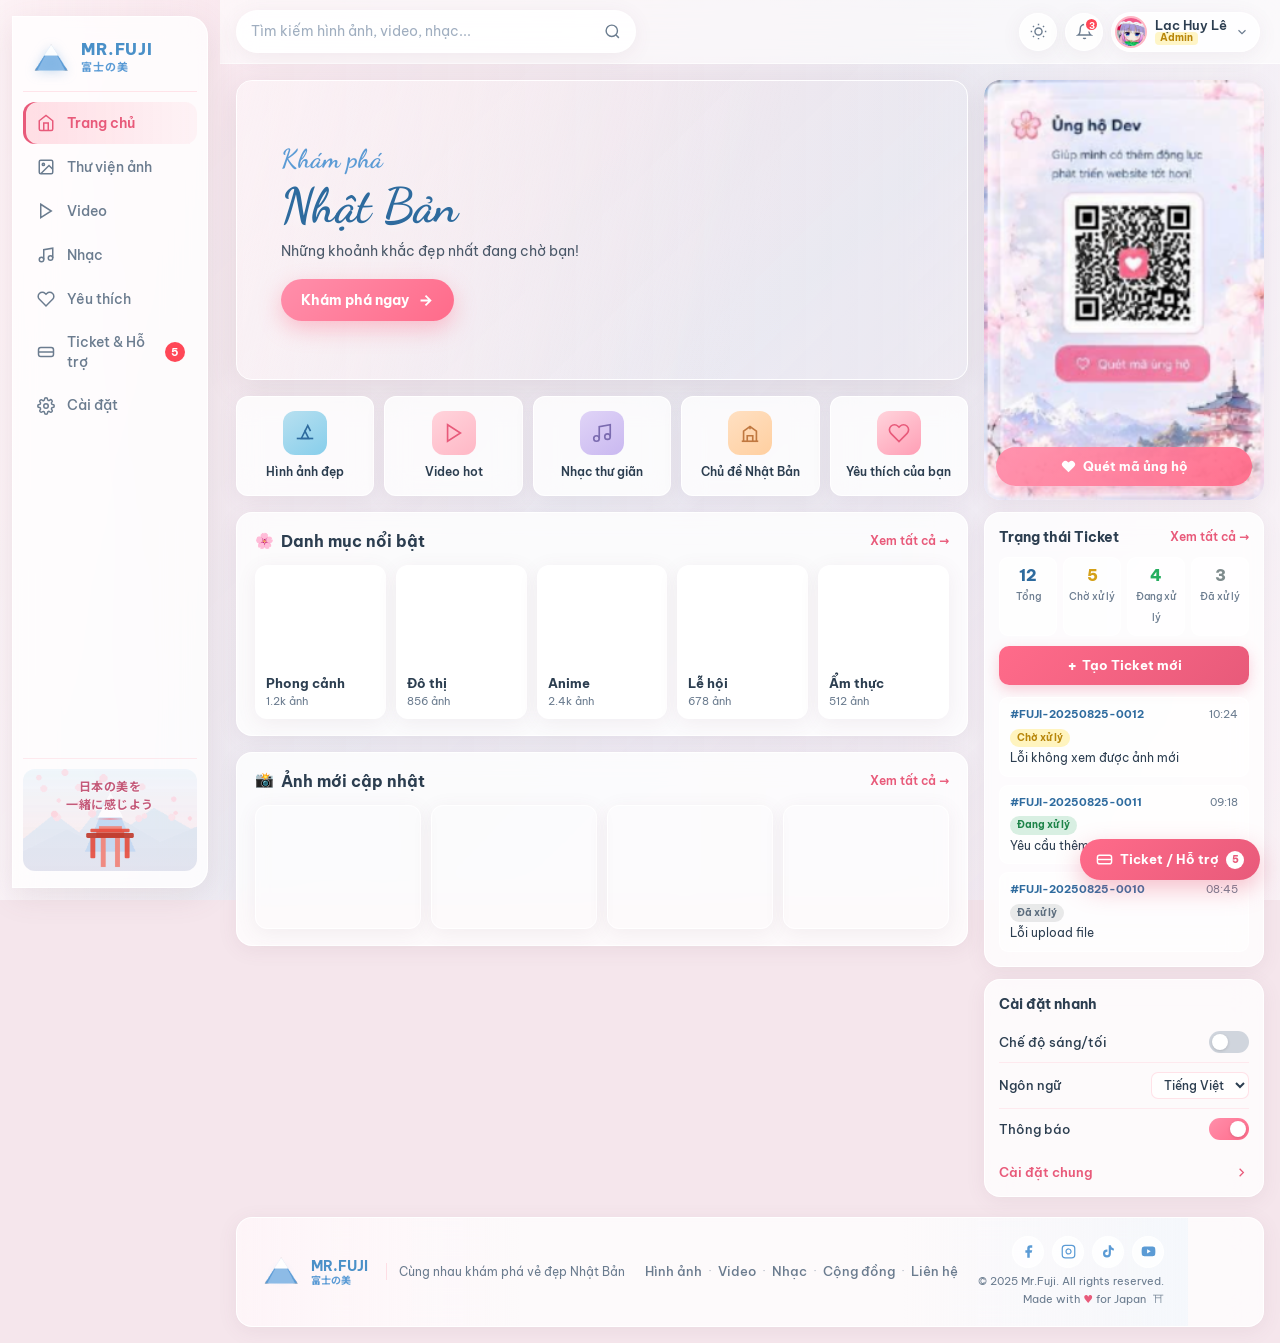
==== index.html @ 9c650e24 "Add files via upload" ====
<!DOCTYPE html>
<html lang="vi">
<head>
  <meta charset="utf-8">
  <meta name="viewport" content="width=device-width, initial-scale=1">
  <title>MR.FUJI — Khám phá Nhật Bản</title>
  <meta name="description" content="MR.FUJI — Thư viện hình ảnh, video, nhạc lấy cảm hứng từ vẻ đẹp Nhật Bản">
  <link rel="icon" href="assets/favicon.svg">
  <link rel="preconnect" href="https://fonts.googleapis.com">
  <link rel="preconnect" href="https://fonts.gstatic.com" crossorigin>
  <link href="https://fonts.googleapis.com/css2?family=Be+Vietnam+Pro:wght@400;500;600;700;800&family=Noto+Sans+JP:wght@500;700;900&family=Pacifico&family=Dancing+Script:wght@600;700&display=swap" rel="stylesheet">
  <link rel="stylesheet" href="css/style.css">
</head>
<body>
  <div class="page-bg"></div>
  <div class="page-overlay"></div>
  <div class="petal-layer" id="petalLayer"></div>

  <!-- LEFT SIDEBAR -->
  <aside class="sidebar">
    <div class="sidebar-inner">
      <a href="index.html" class="logo">
        <div class="logo-icon">
          <img src="assets/logo-fuji.png" alt="MR.FUJI" width="44" height="44">
        </div>
        <div class="logo-text">
          <span class="logo-name">MR.FUJI</span>
          <span class="logo-jp">富士の美</span>
        </div>
      </a>

      <nav class="side-nav">
        <a href="index.html" class="side-item active">
          <span class="side-icon"><svg viewBox="0 0 24 24" fill="none" stroke="currentColor" stroke-width="2"><path d="M3 9l9-7 9 7v11a2 2 0 01-2 2H5a2 2 0 01-2-2z"/><polyline points="9 22 9 12 15 12 15 22"/></svg></span>
          <span>Trang chủ</span>
        </a>
        <a href="assets.html" class="side-item">
          <span class="side-icon"><svg viewBox="0 0 24 24" fill="none" stroke="currentColor" stroke-width="2"><rect x="3" y="3" width="18" height="18" rx="2"/><circle cx="8.5" cy="8.5" r="1.5"/><path d="M21 15l-5-5L5 21"/></svg></span>
          <span>Thư viện ảnh</span>
        </a>
        <a href="plugins.html" class="side-item">
          <span class="side-icon"><svg viewBox="0 0 24 24" fill="none" stroke="currentColor" stroke-width="2"><polygon points="5 3 19 12 5 21 5 3"/></svg></span>
          <span>Video</span>
        </a>
        <a href="resources.html" class="side-item">
          <span class="side-icon"><svg viewBox="0 0 24 24" fill="none" stroke="currentColor" stroke-width="2"><path d="M9 18V5l12-2v13"/><circle cx="6" cy="18" r="3"/><circle cx="18" cy="16" r="3"/></svg></span>
          <span>Nhạc</span>
        </a>
        <a href="my-library.html" class="side-item">
          <span class="side-icon"><svg viewBox="0 0 24 24" fill="none" stroke="currentColor" stroke-width="2"><path d="M20.84 4.61a5.5 5.5 0 00-7.78 0L12 5.67l-1.06-1.06a5.5 5.5 0 00-7.78 7.78l1.06 1.06L12 21.23l7.78-7.78 1.06-1.06a5.5 5.5 0 000-7.78z"/></svg></span>
          <span>Yêu thích</span>
        </a>
        <a href="#ticket-status" class="side-item">
          <span class="side-icon"><svg viewBox="0 0 24 24" fill="none" stroke="currentColor" stroke-width="2"><path d="M2 9a3 3 0 013-3h14a3 3 0 013 3v6a3 3 0 01-3 3H5a3 3 0 01-3-3V9z"/><path d="M2 12h20"/></svg></span>
          <span>Ticket & Hỗ trợ</span>
          <span class="badge">5</span>
        </a>
        <a href="#quick-settings" class="side-item">
          <span class="side-icon"><svg viewBox="0 0 24 24" fill="none" stroke="currentColor" stroke-width="2"><circle cx="12" cy="12" r="3"/><path d="M19.4 15a1.65 1.65 0 00.33 1.82l.06.06a2 2 0 010 2.83 2 2 0 01-2.83 0l-.06-.06a1.65 1.65 0 00-1.82-.33 1.65 1.65 0 00-1 1.51V21a2 2 0 01-4 0v-.09A1.65 1.65 0 009 19.4a1.65 1.65 0 00-1.82.33l-.06.06a2 2 0 01-2.83 0 2 2 0 010-2.83l.06-.06A1.65 1.65 0 004.68 15a1.65 1.65 0 00-1.51-1H3a2 2 0 010-4h.09A1.65 1.65 0 004.6 9a1.65 1.65 0 00-.33-1.82l-.06-.06a2 2 0 012.83-2.83l.06.06A1.65 1.65 0 009 4.68a1.65 1.65 0 001-1.51V3a2 2 0 014 0v.09a1.65 1.65 0 001 1.51 1.65 1.65 0 001.82-.33l.06-.06a2 2 0 012.83 2.83l-.06.06A1.65 1.65 0 0019.4 9a1.65 1.65 0 001.51 1H21a2 2 0 010 4h-.09a1.65 1.65 0 00-1.51 1z"/></svg></span>
          <span>Cài đặt</span>
        </a>
      </nav>

            <div class="side-decor">
        <div class="decor-art">
          <img src="assets/sidebar-decor.png" alt="" class="decor-bg">
          <p class="side-quote-jp">日本の美を<br>一緒に感じよう</p>
          <div class="decor-line"></div>
          <div class="decor-torii">
            <svg viewBox="0 0 80 50" fill="none"><rect x="12" y="16" width="7" height="30" rx="1.5" fill="#E74C3C"/><rect x="61" y="16" width="7" height="30" rx="1.5" fill="#E74C3C"/><rect x="6" y="10" width="68" height="7" rx="2" fill="#C0392B"/><rect x="12" y="4" width="56" height="5" rx="1.5" fill="#E74C3C"/></svg>
          </div>
        </div>
      </div>
    </div>
  </aside>

  <div class="main-wrapper">
    <header class="topbar">
      <div class="search-wrap">
        <input type="search" class="search-input" placeholder="Tìm kiếm hình ảnh, video, nhạc..." id="searchInput">
        <button class="search-btn" aria-label="Tìm kiếm">
          <svg viewBox="0 0 24 24" fill="none" stroke="currentColor" stroke-width="2"><circle cx="11" cy="11" r="8"/><path d="M21 21l-4.35-4.35"/></svg>
        </button>
      </div>
      <div class="top-actions">
        <button class="icon-btn" id="themeToggle" title="Chế độ sáng/tối" aria-label="Theme">
          <svg viewBox="0 0 24 24" fill="none" stroke="currentColor" stroke-width="2"><circle cx="12" cy="12" r="5"/><path d="M12 1v2M12 21v2M4.22 4.22l1.42 1.42M18.36 18.36l1.42 1.42M1 12h2M21 12h2M4.22 19.78l1.42-1.42M18.36 5.64l1.42-1.42"/></svg>
        </button>
        <button class="icon-btn notif-btn" title="Thông báo" aria-label="Notifications">
          <svg viewBox="0 0 24 24" fill="none" stroke="currentColor" stroke-width="2"><path d="M18 8A6 6 0 006 8c0 7-3 9-3 9h18s-3-2-3-9"/><path d="M13.73 21a2 2 0 01-3.46 0"/></svg>
          <span class="notif-badge">3</span>
        </button>
        <div class="user-menu">
          <img src="assets/images/avatar.gif" alt="Avatar" class="user-avatar" onerror="this.src='https://api.dicebear.com/7.x/avataaars/svg?seed=LacHuy'">
          <div class="user-info">
            <span class="user-name">Lạc Huy Lê</span>
            <span class="user-role">Admin</span>
          </div>
          <svg class="chevron" viewBox="0 0 24 24" fill="none" stroke="currentColor" stroke-width="2"><polyline points="6 9 12 15 18 9"/></svg>
        </div>
      </div>
    </header>

    <div class="content-layout">
      <main class="content">
        <section class="hero">
          <div class="hero-bg"></div>
          <div class="hero-content">
            <p class="hero-kicker">Khám phá</p>
            <h1 class="hero-title">Nhật Bản</h1>
            <p class="hero-desc">Những khoảnh khắc đẹp nhất đang chờ bạn!</p>
            <a href="#categories" class="cta-btn">
              Khám phá ngay
              <svg viewBox="0 0 24 24" fill="none" stroke="currentColor" stroke-width="2.5"><path d="M5 12h14M12 5l7 7-7 7"/></svg>
            </a>
          </div>
        </section>

        <section class="quick-access">
          <a href="assets.html" class="qa-card">
            <div class="qa-icon mountain"><svg viewBox="0 0 24 24" fill="none" stroke="currentColor" stroke-width="1.8"><path d="M8 18l4-8 4 8H8z"/><path d="M3 18h18"/><path d="M12 10l3-6 3 6"/></svg></div>
            <span>Hình ảnh đẹp</span>
          </a>
          <a href="plugins.html" class="qa-card">
            <div class="qa-icon video"><svg viewBox="0 0 24 24" fill="none" stroke="currentColor" stroke-width="1.8"><polygon points="5 3 19 12 5 21 5 3"/></svg></div>
            <span>Video hot</span>
          </a>
          <a href="resources.html" class="qa-card">
            <div class="qa-icon music"><svg viewBox="0 0 24 24" fill="none" stroke="currentColor" stroke-width="1.8"><path d="M9 18V5l12-2v13"/><circle cx="6" cy="18" r="3"/><circle cx="18" cy="16" r="3"/></svg></div>
            <span>Nhạc thư giãn</span>
          </a>
          <a href="assets.html" class="qa-card">
            <div class="qa-icon temple"><svg viewBox="0 0 24 24" fill="none" stroke="currentColor" stroke-width="1.8"><path d="M3 21h18"/><path d="M5 21V10l7-5 7 5v11"/><path d="M9 21v-6h6v6"/><path d="M12 5v3"/></svg></div>
            <span>Chủ đề Nhật Bản</span>
          </a>
          <a href="my-library.html" class="qa-card">
            <div class="qa-icon heart"><svg viewBox="0 0 24 24" fill="none" stroke="currentColor" stroke-width="1.8"><path d="M20.84 4.61a5.5 5.5 0 00-7.78 0L12 5.67l-1.06-1.06a5.5 5.5 0 00-7.78 7.78l1.06 1.06L12 21.23l7.78-7.78 1.06-1.06a5.5 5.5 0 000-7.78z"/></svg></div>
            <span>Yêu thích của bạn</span>
          </a>
        </section>

        <section class="section" id="categories">
          <div class="section-head">
            <h2><span class="sakura-icon">🌸</span> Danh mục nổi bật</h2>
            <a href="assets.html" class="section-link">Xem tất cả →</a>
          </div>
          <div class="cat-grid">
            <a href="assets.html" class="cat-card">
              <div class="cat-thumb" style="background-image:url('https://images.unsplash.com/photo-1493976040374-85c8e12f0c0e?auto=format&fit=crop&w=400&q=80')"></div>
              <div class="cat-info"><b>Phong cảnh</b><small>1.2k ảnh</small></div>
            </a>
            <a href="assets.html" class="cat-card">
              <div class="cat-thumb" style="background-image:url('https://images.unsplash.com/photo-1540959733332-eab4deabeeaf?auto=format&fit=crop&w=400&q=80')"></div>
              <div class="cat-info"><b>Đô thị</b><small>856 ảnh</small></div>
            </a>
            <a href="assets.html" class="cat-card">
              <div class="cat-thumb" style="background-image:url('https://images.unsplash.com/photo-1578632767115-351597cf2477?auto=format&fit=crop&w=400&q=80')"></div>
              <div class="cat-info"><b>Anime</b><small>2.4k ảnh</small></div>
            </a>
            <a href="assets.html" class="cat-card">
              <div class="cat-thumb" style="background-image:url('https://images.unsplash.com/photo-1524413840807-0c3cb6fa808d?auto=format&fit=crop&w=400&q=80')"></div>
              <div class="cat-info"><b>Lễ hội</b><small>678 ảnh</small></div>
            </a>
            <a href="assets.html" class="cat-card">
              <div class="cat-thumb" style="background-image:url('https://images.unsplash.com/photo-1553621042-f6e147245754?auto=format&fit=crop&w=400&q=80')"></div>
              <div class="cat-info"><b>Ẩm thực</b><small>512 ảnh</small></div>
            </a>
          </div>
        </section>

        <section class="section">
          <div class="section-head">
            <h2><span class="sakura-icon">📸</span> Ảnh mới cập nhật</h2>
            <a href="assets.html" class="section-link">Xem tất cả →</a>
          </div>
          <div class="latest-grid">
            <a href="assets.html" class="latest-card"><div class="latest-thumb" style="background-image:url('https://images.unsplash.com/photo-1528164344705-47542687000d?auto=format&fit=crop&w=500&q=80')"></div></a>
            <a href="assets.html" class="latest-card"><div class="latest-thumb" style="background-image:url('https://images.unsplash.com/photo-1542051841857-5f90071e7989?auto=format&fit=crop&w=500&q=80')"></div></a>
            <a href="assets.html" class="latest-card"><div class="latest-thumb" style="background-image:url('https://images.unsplash.com/photo-1490806843957-31f4c9a91c65?auto=format&fit=crop&w=500&q=80')"></div></a>
            <a href="assets.html" class="latest-card"><div class="latest-thumb" style="background-image:url('https://images.unsplash.com/photo-1478432780021-b8d273730d8c?auto=format&fit=crop&w=500&q=80')"></div></a>
          </div>
        </section>
      </main>

      <aside class="rightbar">
        <div class="widget support-widget support-card-img">
          <img src="assets/donate-card.png" alt="Ủng hộ Dev - Quét mã QR" class="donate-card-img" id="donateCardImg">
          <button type="button" class="support-btn support-btn-overlay" id="donateBtn">
            <svg viewBox="0 0 24 24" fill="currentColor" width="15" height="15"><path d="M20.84 4.61a5.5 5.5 0 00-7.78 0L12 5.67l-1.06-1.06a5.5 5.5 0 00-7.78 7.78l1.06 1.06L12 21.23l7.78-7.78 1.06-1.06a5.5 5.5 0 000-7.78z"/></svg>
            Quét mã ủng hộ
          </button>
        </div>

        <div class="widget ticket-widget" id="ticket-status">
          <div class="widget-head">
            <h3 class="widget-title">Trạng thái Ticket</h3>
            <a href="#ticket-status" class="section-link">Xem tất cả →</a>
          </div>
          <div class="ticket-stats">
            <div class="stat-box total"><span class="stat-num">12</span><span class="stat-label">Tổng</span></div>
            <div class="stat-box pending"><span class="stat-num">5</span><span class="stat-label">Chờ xử lý</span></div>
            <div class="stat-box progress"><span class="stat-num">4</span><span class="stat-label">Đang xử lý</span></div>
            <div class="stat-box done"><span class="stat-num">3</span><span class="stat-label">Đã xử lý</span></div>
          </div>
          <button class="create-ticket-btn" data-open-ticket><span>+</span> Tạo Ticket mới</button>
          <div class="recent-tickets">
            <div class="ticket-item">
              <div class="ticket-id">#FUJI-20250825-0012</div>
              <span class="status-pill pending">Chờ xử lý</span>
              <p class="ticket-desc">Lỗi không xem được ảnh mới</p>
              <time>10:24</time>
            </div>
            <div class="ticket-item">
              <div class="ticket-id">#FUJI-20250825-0011</div>
              <span class="status-pill progress">Đang xử lý</span>
              <p class="ticket-desc">Yêu cầu thêm danh mục mới</p>
              <time>09:18</time>
            </div>
            <div class="ticket-item">
              <div class="ticket-id">#FUJI-20250825-0010</div>
              <span class="status-pill done">Đã xử lý</span>
              <p class="ticket-desc">Lỗi upload file</p>
              <time>08:45</time>
            </div>
          </div>
        </div>

        <div class="widget settings-widget" id="quick-settings">
          <h3 class="widget-title">Cài đặt nhanh</h3>
          <div class="setting-row">
            <span>Chế độ sáng/tối</span>
            <label class="toggle"><input type="checkbox" id="themeSwitch"><span class="toggle-slider"></span></label>
          </div>
          <div class="setting-row">
            <span>Ngôn ngữ</span>
            <select class="lang-select"><option>Tiếng Việt</option><option>日本語</option><option>English</option></select>
          </div>
          <div class="setting-row">
            <span>Thông báo</span>
            <label class="toggle"><input type="checkbox" checked><span class="toggle-slider"></span></label>
          </div>
          <a href="#quick-settings" class="setting-link">
            Cài đặt chung
            <svg viewBox="0 0 24 24" fill="none" stroke="currentColor" stroke-width="2"><polyline points="9 18 15 12 9 6"/></svg>
          </a>
        </div>
      </aside>
    </div>

    <footer class="footer">
      <div class="footer-inner">
        <div class="footer-brand">
          <img src="assets/logo-fuji.png" alt="MR.FUJI" class="footer-logo">
          <div class="footer-brand-text">
            <strong>MR.FUJI</strong>
            <span class="footer-jp">富士の美</span>
          </div>
          <p class="footer-tagline">Cùng nhau khám phá vẻ đẹp Nhật Bản</p>
        </div>
        <nav class="footer-links">
          <a href="assets.html">Hình ảnh</a>
          <span class="dot">·</span>
          <a href="plugins.html">Video</a>
          <span class="dot">·</span>
          <a href="resources.html">Nhạc</a>
          <span class="dot">·</span>
          <a href="my-library.html">Cộng đồng</a>
          <span class="dot">·</span>
          <a href="#quick-settings">Liên hệ</a>
        </nav>
        <div class="footer-right">
          <div class="socials">
            <a href="https://facebook.com" target="_blank" rel="noopener" aria-label="Facebook" title="Facebook">
              <svg viewBox="0 0 24 24" fill="currentColor"><path d="M18 2h-3a5 5 0 00-5 5v3H7v4h3v8h4v-8h3l1-4h-4V7a1 1 0 011-1h3z"/></svg>
            </a>
            <a href="https://instagram.com" target="_blank" rel="noopener" aria-label="Instagram" title="Instagram">
              <svg viewBox="0 0 24 24" fill="none" stroke="currentColor" stroke-width="2"><rect x="2" y="2" width="20" height="20" rx="5"/><path d="M16 11.37A4 4 0 1112.63 8 4 4 0 0116 11.37z"/><line x1="17.5" y1="6.5" x2="17.51" y2="6.5"/></svg>
            </a>
            <a href="https://tiktok.com" target="_blank" rel="noopener" aria-label="TikTok" title="TikTok">
              <svg viewBox="0 0 24 24" fill="currentColor"><path d="M19.59 6.69a4.83 4.83 0 01-3.77-4.25V2h-3.45v13.67a2.89 2.89 0 01-2.88 2.5 2.89 2.89 0 01-2.89-2.89 2.89 2.89 0 012.89-2.89c.28 0 .54.04.79.1v-3.5a6.37 6.37 0 00-.79-.05A6.34 6.34 0 003.15 15.2a6.34 6.34 0 006.34 6.34 6.34 6.34 0 006.34-6.34V8.95a8.23 8.23 0 004.76 1.52V7.07a4.85 4.85 0 01-1-.38z"/></svg>
            </a>
            <a href="https://youtube.com" target="_blank" rel="noopener" aria-label="YouTube" title="YouTube">
              <svg viewBox="0 0 24 24" fill="currentColor"><path d="M22.54 6.42a2.78 2.78 0 00-1.94-2C18.88 4 12 4 12 4s-6.88 0-8.6.46a2.78 2.78 0 00-1.94 2A29 29 0 001 11.75a29 29 0 00.46 5.33A2.78 2.78 0 003.4 19.1c1.72.46 8.6.46 8.6.46s6.88 0 8.6-.46a2.78 2.78 0 001.94-2 29 29 0 00.46-5.25 29 29 0 00-.46-5.33z"/><polygon points="9.75 15.02 15.5 11.75 9.75 8.48 9.75 15.02" fill="#fff"/></svg>
            </a>
          </div>
          <p class="copyright">© 2025 Mr.Fuji. All rights reserved.</p>
          <p class="made-with">Made with <span class="heart">♥</span> for Japan <span class="torii-mini">⛩</span></p>
        </div>
      </div>
    </footer>
  </div>

  <button class="back-top" id="backTop" aria-label="Lên đầu trang">
    <svg viewBox="0 0 24 24" fill="none" stroke="currentColor" stroke-width="2.5"><polyline points="18 15 12 9 6 15"/></svg>
  </button>
  <a href="#ticket-status" class="ticket-float">
    <svg viewBox="0 0 24 24" fill="none" stroke="currentColor" stroke-width="2"><path d="M2 9a3 3 0 013-3h14a3 3 0 013 3v6a3 3 0 01-3 3H5a3 3 0 01-3-3V9z"/><path d="M2 12h20"/></svg>
    <span>Ticket / Hỗ trợ</span>
    <span class="float-badge">5</span></a>

  <script src="js/script.js"></script>
</body>
</html>
---- css/style.css ----
/* ===== MR.FUJI Japan Dashboard v9.1 — Fixed ===== */
:root {
  --pink: #FFB7C5;
  --pink-deep: #FF8FAB;
  --pink-dark: #E85A7A;
  --sky: #87CEEB;
  --ink: #2C3E50;
  --muted: #6B7C8F;
  --glass: rgba(255, 255, 255, 0.78);
  --glass-strong: rgba(255, 255, 255, 0.9);
  --glass-border: rgba(255, 255, 255, 0.95);
  --shadow: 0 8px 32px rgba(120, 80, 100, 0.12);
  --shadow-soft: 0 4px 20px rgba(120, 80, 100, 0.08);
  --radius: 16px;
  --radius-sm: 12px;
  --sidebar-w: 220px;
  --rightbar-w: 280px;
  --topbar-h: 64px;
}

*, *::before, *::after { box-sizing: border-box; margin: 0; padding: 0; }
html { scroll-behavior: smooth; }
body {
  font-family: 'Be Vietnam Pro', system-ui, -apple-system, sans-serif;
  font-size: 14px;
  color: var(--ink);
  background: #F5E6EC;
  min-height: 100vh;
  overflow-x: hidden;
  line-height: 1.5;
}
a { color: inherit; text-decoration: none; }
button { font: inherit; cursor: pointer; border: none; background: none; }
img { max-width: 100%; display: block; }
input, select, textarea { font: inherit; }

/* Background */
.page-bg {
  position: fixed; inset: 0; z-index: -3;
  background:
    linear-gradient(135deg, rgba(255,183,197,0.22) 0%, rgba(135,206,235,0.18) 50%, rgba(230,230,250,0.28) 100%),
    url('https://images.unsplash.com/photo-1490806843957-31f4c9a91c65?auto=format&fit=crop&w=2400&q=80') center 30% / cover no-repeat;
  filter: saturate(1.05) brightness(1.05);
}
.page-overlay {
  position: fixed; inset: 0; z-index: -2;
  background: linear-gradient(90deg,
    rgba(255,248,250,0.78) 0%,
    rgba(255,248,250,0.38) 18%,
    rgba(255,248,250,0.28) 70%,
    rgba(255,248,250,0.58) 100%);
}
.petal-layer { position: fixed; inset: 0; pointer-events: none; z-index: 5; overflow: hidden; }
.petal {
  position: absolute; top: -20px; width: 12px; height: 10px;
  background: linear-gradient(135deg, #FFB7C5, #FF8FAB);
  border-radius: 50% 0 50% 0;
  opacity: 0.65;
  animation: fall linear infinite;
}
@keyframes fall {
  to { transform: translate3d(var(--x, 20px), 110vh, 0) rotate(720deg); opacity: 0.05; }
}

/* ===== LEFT SIDEBAR ===== */
.sidebar {
  position: fixed; left: 0; top: 0; bottom: 0;
  width: var(--sidebar-w);
  z-index: 40;
  padding: 16px 12px 12px;
}
.sidebar-inner {
  height: 100%;
  background: var(--glass);
  backdrop-filter: blur(20px);
  -webkit-backdrop-filter: blur(20px);
  border: 1px solid var(--glass-border);
  border-radius: 0 20px 20px 0;
  box-shadow: var(--shadow);
  display: flex; flex-direction: column;
  padding: 16px 10px;
  overflow: hidden;
}
.logo {
  display: flex; align-items: center; gap: 10px;
  padding: 4px 8px 14px;
  border-bottom: 1px solid rgba(255,183,197,0.35);
  margin-bottom: 10px;
}
.logo-icon { width: 40px; height: 40px; flex-shrink: 0; }
.logo-icon svg { width: 100%; height: 100%; }
.logo-text { display: flex; flex-direction: column; }
.logo-name { font-weight: 800; font-size: 15px; letter-spacing: 0.4px; color: #2E6B9E; line-height: 1.2; }
.logo-jp { font-family: 'Noto Sans JP', sans-serif; font-size: 11px; color: var(--pink-dark); font-weight: 700; }

.side-nav { display: flex; flex-direction: column; gap: 2px; flex: 1; overflow-y: auto; }
.side-item {
  display: flex; align-items: center; gap: 10px;
  padding: 10px 12px;
  border-radius: 12px;
  color: var(--muted);
  font-weight: 500; font-size: 13.5px;
  transition: all 0.18s ease;
  position: relative;
}
.side-item:hover { background: rgba(255,183,197,0.18); color: var(--ink); }
.side-item.active {
  background: linear-gradient(90deg, rgba(255,183,197,0.45), rgba(255,183,197,0.12));
  color: var(--pink-dark);
  font-weight: 600;
  box-shadow: inset 3px 0 0 var(--pink-dark);
}
.side-icon { width: 22px; height: 22px; display: grid; place-items: center; flex-shrink: 0; }
.side-icon svg { width: 18px; height: 18px; }
.badge {
  margin-left: auto;
  min-width: 20px; height: 20px;
  background: #FF4757; color: #fff;
  font-size: 11px; font-weight: 700;
  border-radius: 99px;
  display: grid; place-items: center;
  padding: 0 5px;
}

.side-decor {
  margin-top: auto;
  padding-top: 12px;
  border-top: 1px solid rgba(255,183,197,0.3);
  text-align: center;
}
.torii-wrap { width: 64px; margin: 0 auto 6px; opacity: 0.85; }
.torii-wrap svg { width: 100%; height: auto; }
.side-quote-jp {
  font-family: 'Noto Sans JP', sans-serif;
  font-size: 11.5px; font-weight: 700;
  color: #C0392B;
  line-height: 1.45;
}

/* ===== MAIN WRAPPER ===== */
.main-wrapper {
  margin-left: var(--sidebar-w);
  min-height: 100vh;
  display: flex; flex-direction: column;
}

/* Topbar */
.topbar {
  position: sticky; top: 0; z-index: 30;
  height: var(--topbar-h);
  display: flex; align-items: center; justify-content: space-between;
  gap: 16px;
  padding: 0 20px 0 16px;
  background: rgba(255,255,255,0.6);
  backdrop-filter: blur(16px);
  -webkit-backdrop-filter: blur(16px);
  border-bottom: 1px solid rgba(255,255,255,0.65);
}
.search-wrap {
  flex: 1; max-width: 400px;
  display: flex; align-items: center;
  background: var(--glass-strong);
  border: 1px solid rgba(255,255,255,0.95);
  border-radius: 999px;
  padding: 0 6px 0 14px;
  box-shadow: var(--shadow-soft);
  transition: box-shadow 0.2s;
}
.search-wrap:focus-within { box-shadow: 0 0 0 3px rgba(255,183,197,0.35); }
.search-input {
  flex: 1; border: none; outline: none; background: transparent;
  font-size: 13.5px; color: var(--ink); padding: 10px 0;
}
.search-input::placeholder { color: #A0AEC0; }
.search-btn {
  width: 34px; height: 34px; border-radius: 50%;
  display: grid; place-items: center; color: var(--muted);
}
.search-btn svg { width: 17px; height: 17px; }
.search-btn:hover { color: var(--pink-dark); background: rgba(255,183,197,0.2); }

.top-actions { display: flex; align-items: center; gap: 8px; flex-shrink: 0; }
.icon-btn {
  width: 38px; height: 38px; border-radius: 50%;
  display: grid; place-items: center;
  background: var(--glass);
  border: 1px solid var(--glass-border);
  color: var(--muted);
  box-shadow: var(--shadow-soft);
  transition: all 0.18s;
  position: relative;
}
.icon-btn svg { width: 17px; height: 17px; }
.icon-btn:hover { background: #fff; color: var(--pink-dark); transform: translateY(-1px); }
.notif-badge {
  position: absolute; top: 3px; right: 3px;
  min-width: 15px; height: 15px;
  background: #FF4757; color: #fff;
  font-size: 9px; font-weight: 700;
  border-radius: 99px;
  display: grid; place-items: center;
  border: 2px solid #fff;
}
.user-menu {
  display: flex; align-items: center; gap: 8px;
  padding: 3px 10px 3px 3px;
  background: var(--glass);
  border: 1px solid var(--glass-border);
  border-radius: 999px;
  box-shadow: var(--shadow-soft);
  cursor: pointer;
  transition: all 0.18s;
}
.user-menu:hover { background: #fff; }
.user-avatar {
  width: 32px; height: 32px; border-radius: 50%;
  object-fit: cover; border: 2px solid var(--pink);
}
.user-info { display: flex; flex-direction: column; line-height: 1.15; }
.user-name { font-weight: 600; font-size: 12.5px; }
.user-role {
  font-size: 9.5px; font-weight: 700;
  color: #B8860B; background: rgba(255,215,0,0.22);
  padding: 1px 5px; border-radius: 4px; width: fit-content;
}
.chevron { width: 14px; height: 14px; color: var(--muted); }

/* Content layout */
.content-layout {
  display: flex; gap: 16px;
  padding: 16px 16px 0;
  flex: 1;
}
.content {
  flex: 1; min-width: 0;
  display: flex; flex-direction: column; gap: 16px;
}

/* Hero */
.hero {
  position: relative;
  height: 300px;
  border-radius: var(--radius);
  overflow: hidden;
  box-shadow: var(--shadow);
  border: 1px solid var(--glass-border);
}
.hero-bg {
  position: absolute; inset: 0;
  background:
    linear-gradient(105deg, rgba(255,248,250,0.58) 0%, rgba(255,248,250,0.18) 45%, transparent 70%),
    url('https://images.unsplash.com/photo-1490806843957-31f4c9a91c65?auto=format&fit=crop&w=1800&q=85') center 40% / cover no-repeat;
}
.hero-content {
  position: relative; z-index: 2;
  height: 100%;
  display: flex; flex-direction: column; justify-content: center;
  padding: 36px 44px;
  max-width: 460px;
}
.hero-kicker {
  font-family: 'Dancing Script', 'Pacifico', cursive;
  font-size: 26px; font-weight: 700;
  color: #5B9BD5;
  margin-bottom: 2px;
}
.hero-title {
  font-family: 'Dancing Script', 'Pacifico', cursive;
  font-size: 48px; font-weight: 700;
  color: #2E6B9E;
  line-height: 1.1;
  margin-bottom: 8px;
  text-shadow: 0 2px 12px rgba(255,255,255,0.55);
}
.hero-desc { font-size: 13.5px; color: var(--ink); opacity: 0.85; margin-bottom: 18px; }
.cta-btn {
  display: inline-flex; align-items: center; gap: 8px;
  width: fit-content;
  padding: 11px 20px;
  background: linear-gradient(135deg, #FF8FAB, #FF6B8A);
  color: #fff; font-weight: 700; font-size: 13.5px;
  border-radius: 999px;
  box-shadow: 0 8px 22px rgba(255,107,138,0.38);
  transition: all 0.22s;
}
.cta-btn svg { width: 17px; height: 17px; }
.cta-btn:hover { transform: translateY(-2px); box-shadow: 0 12px 26px rgba(255,107,138,0.48); }

/* Quick Access */
.quick-access {
  display: grid;
  grid-template-columns: repeat(5, 1fr);
  gap: 10px;
}
.qa-card {
  background: var(--glass);
  backdrop-filter: blur(12px);
  border: 1px solid var(--glass-border);
  border-radius: var(--radius-sm);
  padding: 14px 10px;
  display: flex; flex-direction: column; align-items: center; gap: 8px;
  text-align: center;
  box-shadow: var(--shadow-soft);
  transition: all 0.2s;
}
.qa-card:hover {
  transform: translateY(-3px);
  background: #fff;
  box-shadow: 0 12px 26px rgba(120,80,100,0.14);
  border-color: var(--pink);
}
.qa-icon {
  width: 44px; height: 44px; border-radius: 12px;
  display: grid; place-items: center;
}
.qa-icon svg { width: 22px; height: 22px; }
.qa-icon.mountain { background: linear-gradient(145deg, #B8E0F0, #87CEEB); color: #2E6B9E; }
.qa-icon.video { background: linear-gradient(145deg, #FFD4DC, #FFB7C5); color: #E85A7A; }
.qa-icon.music { background: linear-gradient(145deg, #E0D4F7, #C9B8F0); color: #7B6BB0; }
.qa-icon.temple { background: linear-gradient(145deg, #FFE0C2, #FFCFA0); color: #C07840; }
.qa-icon.heart { background: linear-gradient(145deg, #FFD4DC, #FF9EB5); color: #E85A7A; }
.qa-card span { font-size: 12px; font-weight: 600; color: var(--ink); }

/* Sections */
.section {
  background: var(--glass);
  backdrop-filter: blur(14px);
  border: 1px solid var(--glass-border);
  border-radius: var(--radius);
  padding: 16px 18px;
  box-shadow: var(--shadow-soft);
}
.section-head {
  display: flex; align-items: center; justify-content: space-between;
  margin-bottom: 12px;
}
.section-head h2 {
  font-size: 16px; font-weight: 700;
  display: flex; align-items: center; gap: 7px;
}
.sakura-icon { font-size: 15px; }
.section-link {
  font-size: 12px; font-weight: 600;
  color: var(--pink-dark);
  transition: color 0.15s;
}
.section-link:hover { color: #C0392B; }

/* Category / Latest grids */
.cat-grid {
  display: grid;
  grid-template-columns: repeat(5, 1fr);
  gap: 10px;
}
.cat-card {
  border-radius: 12px; overflow: hidden;
  background: #fff;
  border: 1px solid rgba(255,255,255,0.85);
  box-shadow: var(--shadow-soft);
  transition: all 0.2s;
}
.cat-card:hover {
  transform: translateY(-3px);
  box-shadow: 0 12px 28px rgba(120,80,100,0.15);
}
.cat-thumb {
  height: 100px;
  background-size: cover; background-position: center;
}
.cat-info {
  padding: 8px 10px;
  display: flex; flex-direction: column; gap: 1px;
}
.cat-info b { font-size: 12.5px; font-weight: 700; }
.cat-info small { font-size: 10.5px; color: var(--muted); }

.latest-grid {
  display: grid;
  grid-template-columns: repeat(4, 1fr);
  gap: 10px;
}
.latest-card {
  border-radius: 12px; overflow: hidden;
  box-shadow: var(--shadow-soft);
  border: 1px solid rgba(255,255,255,0.85);
  transition: all 0.2s;
  aspect-ratio: 4/3;
}
.latest-card:hover {
  transform: translateY(-2px) scale(1.015);
  box-shadow: 0 12px 28px rgba(120,80,100,0.15);
}
.latest-thumb {
  width: 100%; height: 100%;
  background-size: cover; background-position: center;
}

/* ===== RIGHT SIDEBAR ===== */
.rightbar {
  width: var(--rightbar-w);
  flex-shrink: 0;
  display: flex; flex-direction: column; gap: 12px;
}
.widget {
  background: var(--glass);
  backdrop-filter: blur(16px);
  border: 1px solid var(--glass-border);
  border-radius: var(--radius);
  padding: 14px;
  box-shadow: var(--shadow-soft);
}
.widget-title {
  font-size: 13.5px; font-weight: 700;
  display: flex; align-items: center; gap: 6px;
  margin-bottom: 8px;
}
.widget-head {
  display: flex; align-items: center; justify-content: space-between;
  margin-bottom: 10px;
}
.widget-head .widget-title { margin-bottom: 0; }

.support-text {
  font-size: 12px; color: var(--muted);
  line-height: 1.5; margin-bottom: 10px;
}
.qr-box {
  width: 130px; height: 130px;
  margin: 0 auto 12px;
  background: #fff;
  border-radius: 10px;
  padding: 7px;
  box-shadow: 0 4px 14px rgba(0,0,0,0.06);
  display: grid; place-items: center;
}
.qr-box img { width: 100%; height: 100%; object-fit: contain; }
.support-btn {
  width: 100%;
  display: flex; align-items: center; justify-content: center; gap: 7px;
  padding: 10px;
  background: linear-gradient(135deg, #FF8FAB, #FF6B8A);
  color: #fff; font-weight: 700; font-size: 12.5px;
  border-radius: 999px;
  box-shadow: 0 6px 16px rgba(255,107,138,0.32);
  transition: all 0.18s;
}
.support-btn:hover { transform: translateY(-1px); box-shadow: 0 9px 20px rgba(255,107,138,0.42); }

.ticket-stats {
  display: grid;
  grid-template-columns: repeat(4, 1fr);
  gap: 6px;
  margin-bottom: 10px;
}
.stat-box {
  text-align: center;
  padding: 8px 3px;
  border-radius: 9px;
  background: rgba(255,255,255,0.6);
  border: 1px solid rgba(255,255,255,0.8);
}
.stat-num { display: block; font-size: 16px; font-weight: 800; line-height: 1.2; }
.stat-label { font-size: 9.5px; color: var(--muted); font-weight: 500; }
.stat-box.total .stat-num { color: #2E6B9E; }
.stat-box.pending .stat-num { color: #D4A017; }
.stat-box.progress .stat-num { color: #27AE60; }
.stat-box.done .stat-num { color: #7F8C8D; }

.create-ticket-btn {
  width: 100%;
  display: flex; align-items: center; justify-content: center; gap: 5px;
  padding: 10px;
  background: linear-gradient(135deg, #FF6B8A, #E85A7A);
  color: #fff; font-weight: 700; font-size: 12.5px;
  border-radius: 10px;
  margin-bottom: 12px;
  box-shadow: 0 5px 14px rgba(232,90,122,0.28);
  transition: all 0.18s;
}
.create-ticket-btn span { font-size: 16px; line-height: 1; }
.create-ticket-btn:hover { transform: translateY(-1px); }

.recent-tickets { display: flex; flex-direction: column; gap: 8px; }
.ticket-item {
  background: rgba(255,255,255,0.55);
  border: 1px solid rgba(255,255,255,0.7);
  border-radius: 9px;
  padding: 9px 10px;
  position: relative;
}
.ticket-id { font-size: 10.5px; font-weight: 700; color: #2E6B9E; margin-bottom: 3px; }
.status-pill {
  display: inline-block;
  font-size: 9.5px; font-weight: 700;
  padding: 2px 7px; border-radius: 999px;
  margin-bottom: 3px;
}
.status-pill.pending { background: rgba(255,215,0,0.25); color: #B8860B; }
.status-pill.progress { background: rgba(39,174,96,0.18); color: #1E8449; }
.status-pill.done { background: rgba(127,140,141,0.18); color: #5D6D7E; }
.ticket-desc { font-size: 11.5px; color: var(--ink); margin-bottom: 1px; line-height: 1.35; }
.ticket-item time {
  position: absolute; top: 9px; right: 10px;
  font-size: 10.5px; color: var(--muted);
}

.setting-row {
  display: flex; align-items: center; justify-content: space-between;
  padding: 9px 0;
  border-bottom: 1px solid rgba(255,183,197,0.25);
  font-size: 12.5px; font-weight: 500;
}
.setting-row:last-of-type { border-bottom: none; }
.toggle {
  position: relative; width: 40px; height: 22px;
  display: inline-block;
}
.toggle input { opacity: 0; width: 0; height: 0; }
.toggle-slider {
  position: absolute; inset: 0;
  background: #D0D5DD;
  border-radius: 999px;
  transition: 0.22s;
  cursor: pointer;
}
.toggle-slider:before {
  content: '';
  position: absolute; left: 3px; top: 3px;
  width: 16px; height: 16px;
  background: #fff; border-radius: 50%;
  transition: 0.22s;
  box-shadow: 0 1px 3px rgba(0,0,0,0.15);
}
.toggle input:checked + .toggle-slider {
  background: linear-gradient(135deg, #FF8FAB, #FF6B8A);
}
.toggle input:checked + .toggle-slider:before { transform: translateX(18px); }
.lang-select {
  border: 1px solid rgba(255,183,197,0.4);
  background: rgba(255,255,255,0.75);
  border-radius: 7px;
  padding: 4px 8px;
  font-size: 11.5px;
  color: var(--ink);
  outline: none;
  cursor: pointer;
}
.setting-link {
  display: flex; align-items: center; justify-content: space-between;
  margin-top: 6px; padding: 8px 0 0;
  font-size: 12.5px; font-weight: 600;
  color: var(--pink-dark);
}
.setting-link svg { width: 15px; height: 15px; }

/* Footer */
.footer {
  margin: 20px 16px 16px;
  padding: 16px 20px;
  background: var(--glass);
  backdrop-filter: blur(14px);
  border: 1px solid var(--glass-border);
  border-radius: var(--radius);
  box-shadow: var(--shadow-soft);
  display: flex; align-items: center; justify-content: space-between;
  gap: 20px; flex-wrap: wrap;
}
.footer-left { display: flex; flex-direction: column; gap: 10px; }
.footer-brand { display: flex; align-items: center; gap: 10px; }
.logo-icon.small { width: 32px; height: 32px; }
.footer-brand strong { font-size: 14px; color: #2E6B9E; }
.footer-brand p { font-size: 11.5px; color: var(--muted); }
.footer-links {
  display: flex; gap: 14px; flex-wrap: wrap;
  font-size: 12px; font-weight: 500; color: var(--muted);
}
.footer-links a:hover { color: var(--pink-dark); }
.footer-right { text-align: right; }
.socials {
  display: flex; gap: 8px; justify-content: flex-end; margin-bottom: 6px;
}
.socials a {
  width: 32px; height: 32px; border-radius: 50%;
  display: grid; place-items: center;
  background: rgba(255,255,255,0.75);
  border: 1px solid rgba(255,255,255,0.9);
  color: var(--muted);
  transition: all 0.18s;
}
.socials a svg { width: 15px; height: 15px; }
.socials a:hover { background: var(--pink); color: #fff; transform: translateY(-1px); }
.copyright { font-size: 10.5px; color: var(--muted); }

/* Floating */
.back-top {
  position: fixed; right: 26px; bottom: 84px; z-index: 50;
  width: 40px; height: 40px; border-radius: 50%;
  background: rgba(255,183,197,0.88);
  backdrop-filter: blur(8px);
  border: 1px solid rgba(255,255,255,0.8);
  color: #fff;
  display: grid; place-items: center;
  box-shadow: 0 5px 16px rgba(255,107,138,0.28);
  opacity: 0; pointer-events: none;
  transform: translateY(10px);
  transition: all 0.22s;
}
.back-top.show { opacity: 1; pointer-events: auto; transform: none; }
.back-top:hover { background: var(--pink-dark); transform: translateY(-2px); }
.back-top svg { width: 18px; height: 18px; }

a.ticket-float, .ticket-float {
  position: fixed; right: 20px; bottom: 20px; z-index: 50;
  display: flex; align-items: center; gap: 7px;
  padding: 11px 16px;
  background: linear-gradient(135deg, #FF6B8A, #E85A7A);
  color: #fff; font-weight: 700; font-size: 12.5px;
  border-radius: 999px;
  box-shadow: 0 9px 24px rgba(232,90,122,0.38);
  transition: all 0.2s;
}
.ticket-float svg { width: 17px; height: 17px; }
.ticket-float:hover { transform: translateY(-2px); box-shadow: 0 12px 28px rgba(232,90,122,0.48); }
.float-badge {
  min-width: 18px; height: 18px;
  background: #fff; color: #E85A7A;
  font-size: 10px; font-weight: 800;
  border-radius: 99px;
  display: grid; place-items: center;
}

/* ===== INNER PAGE (category pages) ===== */
.page-hero {
  background: var(--glass);
  backdrop-filter: blur(14px);
  border: 1px solid var(--glass-border);
  border-radius: var(--radius);
  padding: 28px 28px;
  box-shadow: var(--shadow-soft);
  margin-bottom: 4px;
}
.page-hero-kicker {
  font-size: 11px; font-weight: 800; letter-spacing: 1.5px;
  color: var(--pink-dark); text-transform: uppercase; margin-bottom: 6px;
}
.page-hero h1 { font-size: 26px; font-weight: 800; color: #2E6B9E; margin-bottom: 6px; }
.page-hero p { color: var(--muted); font-size: 13.5px; max-width: 560px; line-height: 1.6; }

.resource-grid {
  display: grid;
  grid-template-columns: repeat(auto-fill, minmax(220px, 1fr));
  gap: 12px;
}
.resource-card {
  background: var(--glass);
  border: 1px solid var(--glass-border);
  border-radius: 14px;
  padding: 16px;
  box-shadow: var(--shadow-soft);
  transition: all 0.2s;
  display: flex; flex-direction: column; gap: 8px;
}
.resource-card:hover {
  transform: translateY(-3px);
  background: #fff;
  box-shadow: 0 12px 28px rgba(120,80,100,0.14);
}
.resource-card .rc-icon {
  width: 42px; height: 42px; border-radius: 11px;
  display: grid; place-items: center;
  background: linear-gradient(145deg, #FFD4DC, #FFB7C5);
  color: #E85A7A; font-size: 20px;
}
.resource-card b { font-size: 14px; }
.resource-card small { color: var(--muted); font-size: 11.5px; }
.resource-card p { font-size: 12px; color: var(--muted); line-height: 1.45; flex: 1; }
.rc-btn {
  display: inline-flex; align-items: center; justify-content: center;
  padding: 8px 12px;
  background: linear-gradient(135deg, #FF8FAB, #FF6B8A);
  color: #fff; font-weight: 700; font-size: 12px;
  border-radius: 9px;
  margin-top: 4px;
  transition: all 0.18s;
}
.rc-btn:hover { transform: translateY(-1px); }

.empty-state {
  padding: 40px 20px;
  text-align: center;
  color: var(--muted);
  background: rgba(255,255,255,0.4);
  border: 1px dashed rgba(255,183,197,0.5);
  border-radius: 14px;
  font-size: 13.5px;
}

/* Hide old leftover elements that might still be injected */
.admin-modal, .search-modal, .ticket-modal,
.ticket-launcher, .ticket-float-mini,
.announcement-bar, .scroll-progress,
.topnav, .brand, .search-pill, .side-quote,
.clock-card, .hero-profile, .hero-stats,
.music-home, .home-insights, .history-section,
.intro, .server { display: none !important; }

/* Responsive */
@media (max-width: 1200px) {
  :root { --rightbar-w: 250px; --sidebar-w: 200px; }
  .cat-grid { grid-template-columns: repeat(3, 1fr); }
  .latest-grid { grid-template-columns: repeat(2, 1fr); }
  .quick-access { grid-template-columns: repeat(3, 1fr); }
}
@media (max-width: 980px) {
  .sidebar { display: none; }
  .main-wrapper { margin-left: 0; }
  .content-layout { flex-direction: column; }
  .rightbar { width: 100%; display: grid; grid-template-columns: 1fr 1fr; gap: 12px; }
  .support-widget { grid-column: 1 / -1; }
}
@media (max-width: 700px) {
  .topbar { padding: 0 10px; gap: 8px; }
  .search-wrap { max-width: none; }
  .user-info, .chevron { display: none; }
  .content-layout { padding: 10px; }
  .hero { height: 240px; }
  .hero-content { padding: 20px; }
  .hero-title { font-size: 34px; }
  .hero-kicker { font-size: 20px; }
  .quick-access { grid-template-columns: repeat(2, 1fr); }
  .cat-grid, .latest-grid { grid-template-columns: 1fr 1fr; }
  .rightbar { grid-template-columns: 1fr; }
  .footer { flex-direction: column; align-items: flex-start; }
  .footer-right { text-align: left; }
  .socials { justify-content: flex-start; }
  .ticket-float span:not(.float-badge) { display: none; }
  a.ticket-float, .ticket-float { padding: 11px; border-radius: 50%; width: 46px; height: 46px; justify-content: center; }
}

/* ===== Refined logo / decor / footer / donate (match mockups) ===== */
.logo-icon img {
  width: 44px; height: 44px;
  display: block;
  filter: drop-shadow(0 2px 6px rgba(91,155,213,0.35));
}
.logo-name {
  font-weight: 800; font-size: 16px; letter-spacing: 0.6px;
  color: #4A90C8; line-height: 1.15;
}
.logo-jp {
  font-family: 'Noto Sans JP', sans-serif;
  font-size: 11px; color: #5B9BD5; font-weight: 700;
  letter-spacing: 1px;
}

/* Sidebar decor - image 2 style */
.side-decor {
  margin-top: auto;
  padding-top: 10px;
  border-top: 1px solid rgba(255,183,197,0.28);
}
.decor-art {
  position: relative;
  text-align: center;
  padding: 8px 4px 4px;
  border-radius: 12px;
  overflow: hidden;
  background: linear-gradient(180deg, rgba(232,244,252,0.45), rgba(255,232,240,0.55));
}
.decor-bg {
  position: absolute; inset: 0;
  width: 100%; height: 100%;
  object-fit: cover;
  opacity: 0.55;
  pointer-events: none;
}
.side-quote-jp {
  position: relative; z-index: 1;
  font-family: 'Noto Sans JP', sans-serif;
  font-size: 12px; font-weight: 700;
  color: #C45A7A;
  line-height: 1.55;
  letter-spacing: 0.5px;
  margin-bottom: 4px;
  text-shadow: 0 1px 0 rgba(255,255,255,0.8);
}
.decor-line {
  position: relative; z-index: 1;
  width: 28px; height: 2px;
  background: linear-gradient(90deg, transparent, #E8A0B0, transparent);
  margin: 4px auto 6px;
}
.decor-torii {
  position: relative; z-index: 1;
  width: 56px; margin: 0 auto;
  opacity: 0.9;
}
.decor-torii svg { width: 100%; height: auto; }

/* Donate QR - image 4 style */
.support-widget {
  text-align: center;
  background: linear-gradient(165deg, rgba(255,255,255,0.85), rgba(255,240,245,0.75));
}
.support-widget .widget-title {
  justify-content: center;
  color: #E85A7A;
}
.sakura-pink { font-size: 15px; }
.qr-box {
  position: relative;
  width: 148px; height: 148px;
  margin: 0 auto 12px;
  background: #fff;
  border-radius: 14px;
  padding: 10px;
  box-shadow: 0 6px 20px rgba(232,90,122,0.12);
  border: 1px solid rgba(255,183,197,0.4);
}
.qr-box img { width: 100%; height: 100%; object-fit: contain; border-radius: 6px; }
.qr-heart {
  position: absolute; left: 50%; top: 50%;
  transform: translate(-50%, -50%);
  width: 36px; height: 36px;
  background: linear-gradient(135deg, #FF8FAB, #E85A7A);
  color: #fff; font-size: 16px;
  border-radius: 50%;
  display: grid; place-items: center;
  box-shadow: 0 4px 12px rgba(232,90,122,0.4);
  pointer-events: none;
  line-height: 1;
}

/* Footer - image 3 style */
.footer {
  margin: 20px 16px 16px;
  padding: 0;
  background: var(--glass);
  backdrop-filter: blur(16px);
  border: 1px solid var(--glass-border);
  border-radius: var(--radius);
  box-shadow: var(--shadow-soft);
  overflow: hidden;
}
.footer-inner {
  display: flex; align-items: center; justify-content: space-between;
  gap: 20px; flex-wrap: wrap;
  padding: 18px 24px;
  background:
    linear-gradient(90deg, rgba(255,240,245,0.5), transparent 30%, transparent 70%, rgba(232,244,252,0.4)),
    url('https://images.unsplash.com/photo-1522383225653-ed111181a951?auto=format&fit=crop&w=1200&q=60') center / cover;
  background-blend-mode: lighten;
}
.footer-brand {
  display: flex; align-items: center; gap: 10px; flex-wrap: wrap;
}
.footer-logo { width: 40px; height: 40px; }
.footer-brand-text { display: flex; flex-direction: column; line-height: 1.15; }
.footer-brand-text strong { font-size: 14px; color: #4A90C8; }
.footer-jp {
  font-family: 'Noto Sans JP', sans-serif;
  font-size: 10px; color: #5B9BD5; font-weight: 700;
}
.footer-tagline {
  font-size: 12px; color: var(--muted);
  margin-left: 8px; padding-left: 12px;
  border-left: 1px solid rgba(255,183,197,0.4);
}
.footer-links {
  display: flex; align-items: center; gap: 6px; flex-wrap: wrap;
  font-size: 12.5px; font-weight: 500; color: var(--muted);
}
.footer-links a:hover { color: var(--pink-dark); }
.footer-links .dot { opacity: 0.4; }
.footer-right { text-align: right; }
.socials {
  display: flex; gap: 8px; justify-content: flex-end; margin-bottom: 6px;
}
.socials a {
  width: 32px; height: 32px; border-radius: 50%;
  display: grid; place-items: center;
  background: rgba(255,255,255,0.8);
  border: 1px solid rgba(255,255,255,0.95);
  color: #5B9BD5;
  transition: all 0.18s;
}
.socials a:hover {
  background: linear-gradient(135deg, #FF8FAB, #E85A7A);
  color: #fff; transform: translateY(-2px);
}
.copyright { font-size: 10.5px; color: var(--muted); margin: 0; }
.made-with {
  font-size: 11px; color: var(--muted); margin: 2px 0 0;
}
.made-with .heart { color: #E85A7A; }
.torii-mini { margin-left: 4px; }

@media (max-width: 700px) {
  .footer-inner { flex-direction: column; align-items: flex-start; }
  .footer-right { text-align: left; }
  .socials { justify-content: flex-start; }
  .footer-tagline { margin-left: 0; padding-left: 0; border: 0; width: 100%; }
}

/* Real image donate card */
.support-card-img {
  padding: 0;
  overflow: hidden;
  background: transparent;
  border: none;
  box-shadow: var(--shadow-soft);
  position: relative;
}
.donate-card-img {
  width: 100%;
  height: auto;
  display: block;
  border-radius: var(--radius);
}
.support-btn-overlay {
  position: absolute;
  left: 12px; right: 12px; bottom: 14px;
  width: auto;
  z-index: 2;
  opacity: 0.95;
}
.support-btn-overlay:hover { opacity: 1; }

.logo-icon img {
  width: 44px; height: 44px;
  object-fit: contain;
}
.decor-bg {
  object-fit: cover;
  opacity: 0.7;
}
.footer-logo {
  width: 40px; height: 40px;
  object-fit: contain;
}
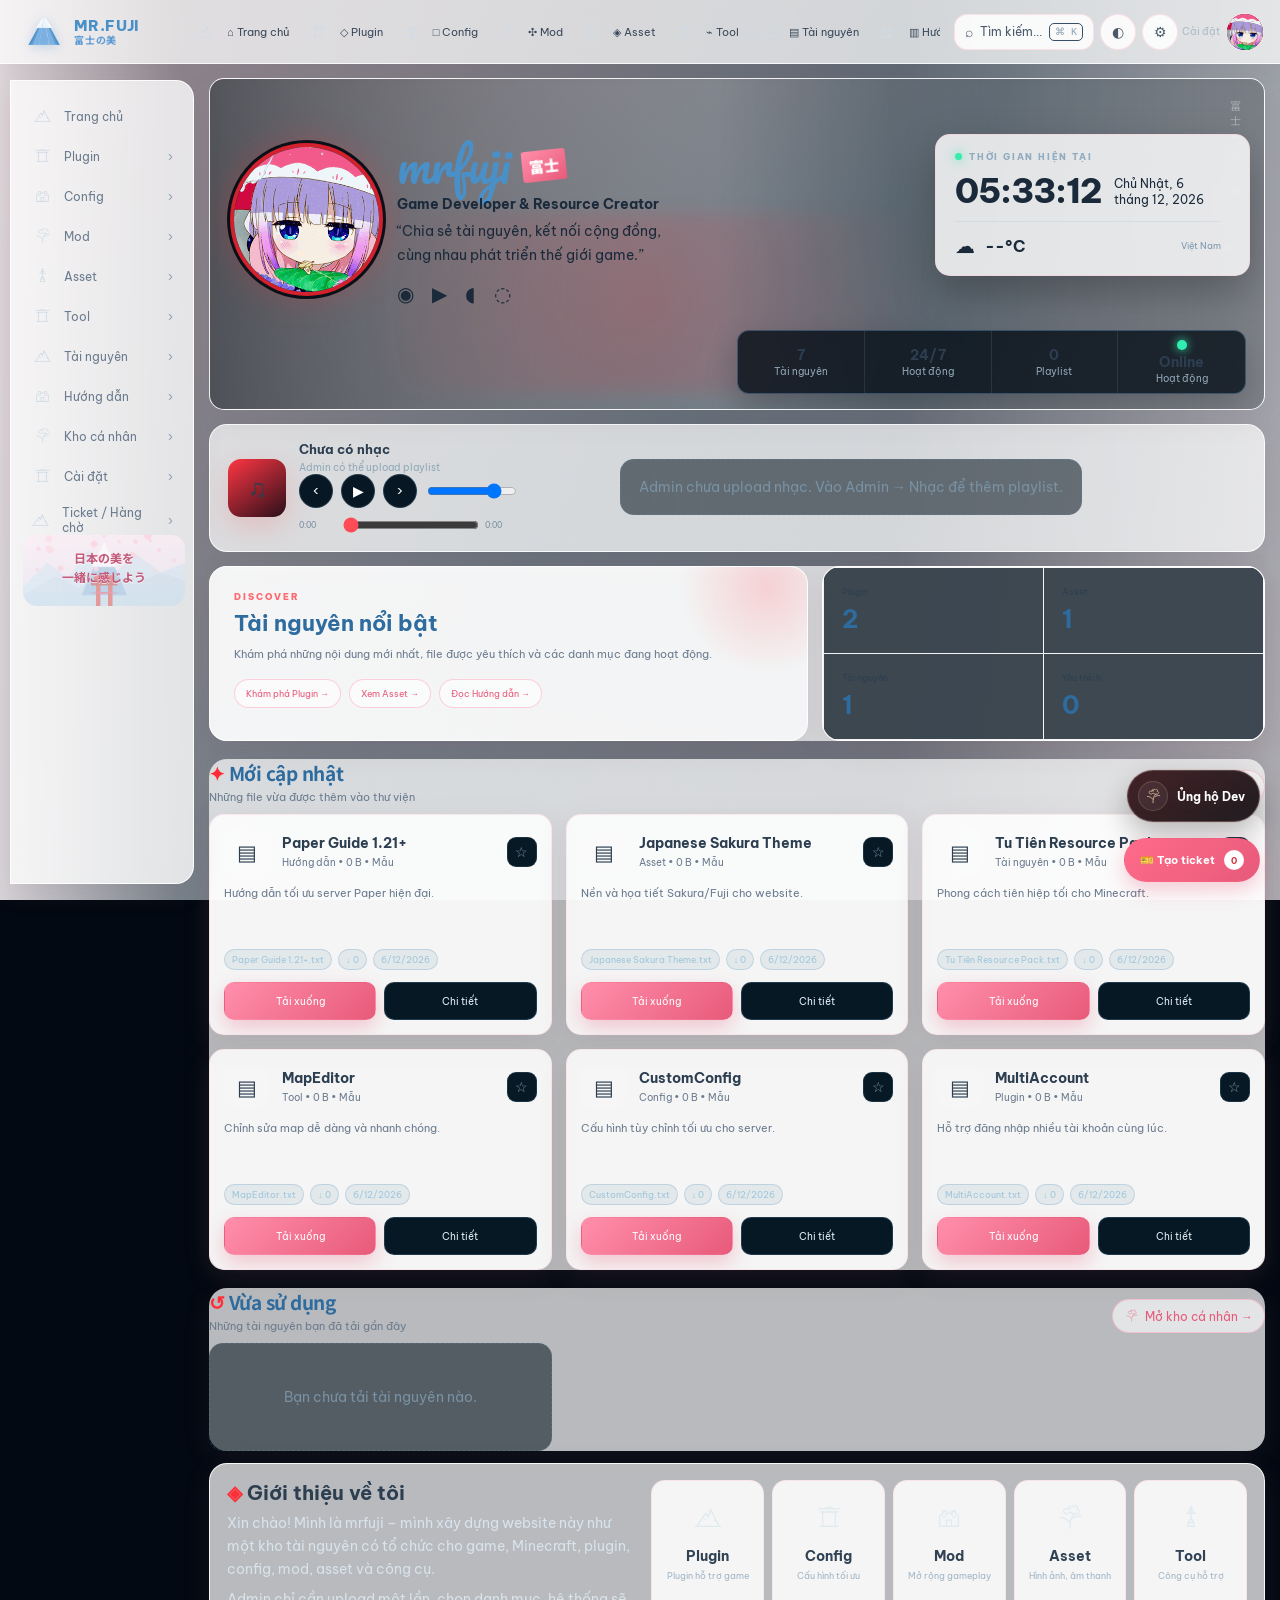
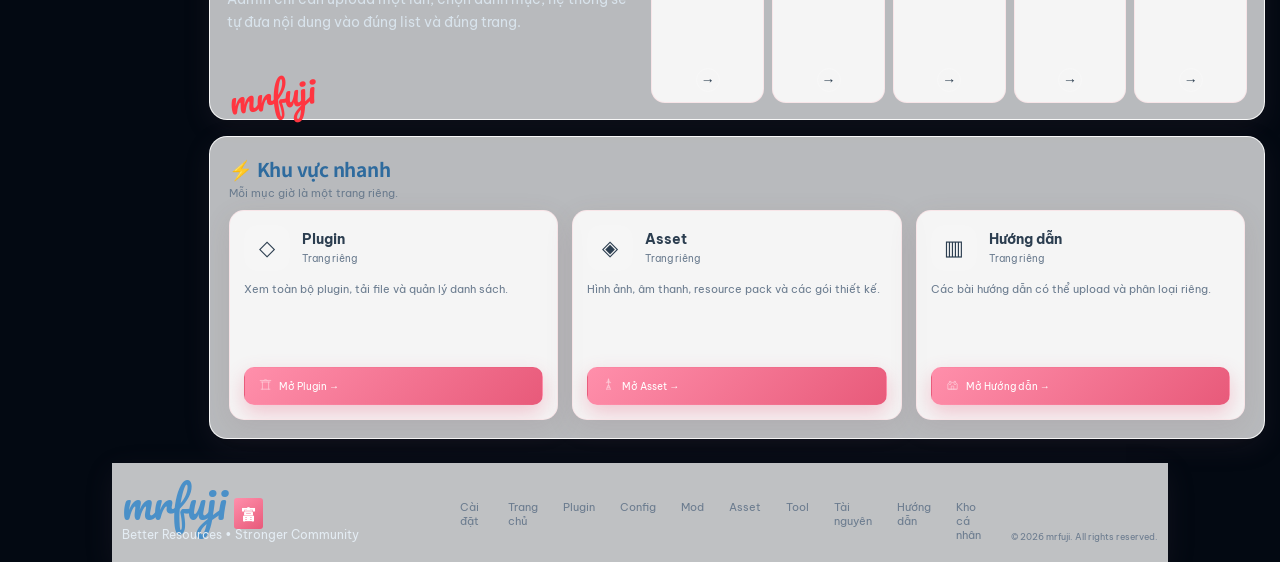
==== commit 5e27aade: "Add files via upload" ====
--- a/index.html
+++ b/index.html
@@ -1,303 +1,6 @@
-<!DOCTYPE html>
-<html lang="vi">
-<head>
-  <meta charset="utf-8">
-  <meta name="viewport" content="width=device-width, initial-scale=1">
-  <title>MR.FUJI — Khám phá Nhật Bản</title>
-  <meta name="description" content="MR.FUJI — Thư viện hình ảnh, video, nhạc lấy cảm hứng từ vẻ đẹp Nhật Bản">
-  <link rel="icon" href="assets/favicon.svg">
-  <link rel="preconnect" href="https://fonts.googleapis.com">
-  <link rel="preconnect" href="https://fonts.gstatic.com" crossorigin>
-  <link href="https://fonts.googleapis.com/css2?family=Be+Vietnam+Pro:wght@400;500;600;700;800&family=Noto+Sans+JP:wght@500;700;900&family=Pacifico&family=Dancing+Script:wght@600;700&display=swap" rel="stylesheet">
-  <link rel="stylesheet" href="css/style.css">
-</head>
-<body>
-  <div class="page-bg"></div>
-  <div class="page-overlay"></div>
-  <div class="petal-layer" id="petalLayer"></div>
-
-  <!-- LEFT SIDEBAR -->
-  <aside class="sidebar">
-    <div class="sidebar-inner">
-      <a href="index.html" class="logo">
-        <div class="logo-icon">
-          <img src="assets/logo-fuji.png" alt="MR.FUJI" width="44" height="44">
-        </div>
-        <div class="logo-text">
-          <span class="logo-name">MR.FUJI</span>
-          <span class="logo-jp">富士の美</span>
-        </div>
-      </a>
-
-      <nav class="side-nav">
-        <a href="index.html" class="side-item active">
-          <span class="side-icon"><svg viewBox="0 0 24 24" fill="none" stroke="currentColor" stroke-width="2"><path d="M3 9l9-7 9 7v11a2 2 0 01-2 2H5a2 2 0 01-2-2z"/><polyline points="9 22 9 12 15 12 15 22"/></svg></span>
-          <span>Trang chủ</span>
-        </a>
-        <a href="assets.html" class="side-item">
-          <span class="side-icon"><svg viewBox="0 0 24 24" fill="none" stroke="currentColor" stroke-width="2"><rect x="3" y="3" width="18" height="18" rx="2"/><circle cx="8.5" cy="8.5" r="1.5"/><path d="M21 15l-5-5L5 21"/></svg></span>
-          <span>Thư viện ảnh</span>
-        </a>
-        <a href="plugins.html" class="side-item">
-          <span class="side-icon"><svg viewBox="0 0 24 24" fill="none" stroke="currentColor" stroke-width="2"><polygon points="5 3 19 12 5 21 5 3"/></svg></span>
-          <span>Video</span>
-        </a>
-        <a href="resources.html" class="side-item">
-          <span class="side-icon"><svg viewBox="0 0 24 24" fill="none" stroke="currentColor" stroke-width="2"><path d="M9 18V5l12-2v13"/><circle cx="6" cy="18" r="3"/><circle cx="18" cy="16" r="3"/></svg></span>
-          <span>Nhạc</span>
-        </a>
-        <a href="my-library.html" class="side-item">
-          <span class="side-icon"><svg viewBox="0 0 24 24" fill="none" stroke="currentColor" stroke-width="2"><path d="M20.84 4.61a5.5 5.5 0 00-7.78 0L12 5.67l-1.06-1.06a5.5 5.5 0 00-7.78 7.78l1.06 1.06L12 21.23l7.78-7.78 1.06-1.06a5.5 5.5 0 000-7.78z"/></svg></span>
-          <span>Yêu thích</span>
-        </a>
-        <a href="#ticket-status" class="side-item">
-          <span class="side-icon"><svg viewBox="0 0 24 24" fill="none" stroke="currentColor" stroke-width="2"><path d="M2 9a3 3 0 013-3h14a3 3 0 013 3v6a3 3 0 01-3 3H5a3 3 0 01-3-3V9z"/><path d="M2 12h20"/></svg></span>
-          <span>Ticket & Hỗ trợ</span>
-          <span class="badge">5</span>
-        </a>
-        <a href="#quick-settings" class="side-item">
-          <span class="side-icon"><svg viewBox="0 0 24 24" fill="none" stroke="currentColor" stroke-width="2"><circle cx="12" cy="12" r="3"/><path d="M19.4 15a1.65 1.65 0 00.33 1.82l.06.06a2 2 0 010 2.83 2 2 0 01-2.83 0l-.06-.06a1.65 1.65 0 00-1.82-.33 1.65 1.65 0 00-1 1.51V21a2 2 0 01-4 0v-.09A1.65 1.65 0 009 19.4a1.65 1.65 0 00-1.82.33l-.06.06a2 2 0 01-2.83 0 2 2 0 010-2.83l.06-.06A1.65 1.65 0 004.68 15a1.65 1.65 0 00-1.51-1H3a2 2 0 010-4h.09A1.65 1.65 0 004.6 9a1.65 1.65 0 00-.33-1.82l-.06-.06a2 2 0 012.83-2.83l.06.06A1.65 1.65 0 009 4.68a1.65 1.65 0 001-1.51V3a2 2 0 014 0v.09a1.65 1.65 0 001 1.51 1.65 1.65 0 001.82-.33l.06-.06a2 2 0 012.83 2.83l-.06.06A1.65 1.65 0 0019.4 9a1.65 1.65 0 001.51 1H21a2 2 0 010 4h-.09a1.65 1.65 0 00-1.51 1z"/></svg></span>
-          <span>Cài đặt</span>
-        </a>
-      </nav>
-
-            <div class="side-decor">
-        <div class="decor-art">
-          <img src="assets/sidebar-decor.png" alt="" class="decor-bg">
-          <p class="side-quote-jp">日本の美を<br>一緒に感じよう</p>
-          <div class="decor-line"></div>
-          <div class="decor-torii">
-            <svg viewBox="0 0 80 50" fill="none"><rect x="12" y="16" width="7" height="30" rx="1.5" fill="#E74C3C"/><rect x="61" y="16" width="7" height="30" rx="1.5" fill="#E74C3C"/><rect x="6" y="10" width="68" height="7" rx="2" fill="#C0392B"/><rect x="12" y="4" width="56" height="5" rx="1.5" fill="#E74C3C"/></svg>
-          </div>
-        </div>
-      </div>
-    </div>
-  </aside>
-
-  <div class="main-wrapper">
-    <header class="topbar">
-      <div class="search-wrap">
-        <input type="search" class="search-input" placeholder="Tìm kiếm hình ảnh, video, nhạc..." id="searchInput">
-        <button class="search-btn" aria-label="Tìm kiếm">
-          <svg viewBox="0 0 24 24" fill="none" stroke="currentColor" stroke-width="2"><circle cx="11" cy="11" r="8"/><path d="M21 21l-4.35-4.35"/></svg>
-        </button>
-      </div>
-      <div class="top-actions">
-        <button class="icon-btn" id="themeToggle" title="Chế độ sáng/tối" aria-label="Theme">
-          <svg viewBox="0 0 24 24" fill="none" stroke="currentColor" stroke-width="2"><circle cx="12" cy="12" r="5"/><path d="M12 1v2M12 21v2M4.22 4.22l1.42 1.42M18.36 18.36l1.42 1.42M1 12h2M21 12h2M4.22 19.78l1.42-1.42M18.36 5.64l1.42-1.42"/></svg>
-        </button>
-        <button class="icon-btn notif-btn" title="Thông báo" aria-label="Notifications">
-          <svg viewBox="0 0 24 24" fill="none" stroke="currentColor" stroke-width="2"><path d="M18 8A6 6 0 006 8c0 7-3 9-3 9h18s-3-2-3-9"/><path d="M13.73 21a2 2 0 01-3.46 0"/></svg>
-          <span class="notif-badge">3</span>
-        </button>
-        <div class="user-menu">
-          <img src="assets/images/avatar.gif" alt="Avatar" class="user-avatar" onerror="this.src='https://api.dicebear.com/7.x/avataaars/svg?seed=LacHuy'">
-          <div class="user-info">
-            <span class="user-name">Lạc Huy Lê</span>
-            <span class="user-role">Admin</span>
-          </div>
-          <svg class="chevron" viewBox="0 0 24 24" fill="none" stroke="currentColor" stroke-width="2"><polyline points="6 9 12 15 18 9"/></svg>
-        </div>
-      </div>
-    </header>
-
-    <div class="content-layout">
-      <main class="content">
-        <section class="hero">
-          <div class="hero-bg"></div>
-          <div class="hero-content">
-            <p class="hero-kicker">Khám phá</p>
-            <h1 class="hero-title">Nhật Bản</h1>
-            <p class="hero-desc">Những khoảnh khắc đẹp nhất đang chờ bạn!</p>
-            <a href="#categories" class="cta-btn">
-              Khám phá ngay
-              <svg viewBox="0 0 24 24" fill="none" stroke="currentColor" stroke-width="2.5"><path d="M5 12h14M12 5l7 7-7 7"/></svg>
-            </a>
-          </div>
-        </section>
-
-        <section class="quick-access">
-          <a href="assets.html" class="qa-card">
-            <div class="qa-icon mountain"><svg viewBox="0 0 24 24" fill="none" stroke="currentColor" stroke-width="1.8"><path d="M8 18l4-8 4 8H8z"/><path d="M3 18h18"/><path d="M12 10l3-6 3 6"/></svg></div>
-            <span>Hình ảnh đẹp</span>
-          </a>
-          <a href="plugins.html" class="qa-card">
-            <div class="qa-icon video"><svg viewBox="0 0 24 24" fill="none" stroke="currentColor" stroke-width="1.8"><polygon points="5 3 19 12 5 21 5 3"/></svg></div>
-            <span>Video hot</span>
-          </a>
-          <a href="resources.html" class="qa-card">
-            <div class="qa-icon music"><svg viewBox="0 0 24 24" fill="none" stroke="currentColor" stroke-width="1.8"><path d="M9 18V5l12-2v13"/><circle cx="6" cy="18" r="3"/><circle cx="18" cy="16" r="3"/></svg></div>
-            <span>Nhạc thư giãn</span>
-          </a>
-          <a href="assets.html" class="qa-card">
-            <div class="qa-icon temple"><svg viewBox="0 0 24 24" fill="none" stroke="currentColor" stroke-width="1.8"><path d="M3 21h18"/><path d="M5 21V10l7-5 7 5v11"/><path d="M9 21v-6h6v6"/><path d="M12 5v3"/></svg></div>
-            <span>Chủ đề Nhật Bản</span>
-          </a>
-          <a href="my-library.html" class="qa-card">
-            <div class="qa-icon heart"><svg viewBox="0 0 24 24" fill="none" stroke="currentColor" stroke-width="1.8"><path d="M20.84 4.61a5.5 5.5 0 00-7.78 0L12 5.67l-1.06-1.06a5.5 5.5 0 00-7.78 7.78l1.06 1.06L12 21.23l7.78-7.78 1.06-1.06a5.5 5.5 0 000-7.78z"/></svg></div>
-            <span>Yêu thích của bạn</span>
-          </a>
-        </section>
-
-        <section class="section" id="categories">
-          <div class="section-head">
-            <h2><span class="sakura-icon">🌸</span> Danh mục nổi bật</h2>
-            <a href="assets.html" class="section-link">Xem tất cả →</a>
-          </div>
-          <div class="cat-grid">
-            <a href="assets.html" class="cat-card">
-              <div class="cat-thumb" style="background-image:url('https://images.unsplash.com/photo-1493976040374-85c8e12f0c0e?auto=format&fit=crop&w=400&q=80')"></div>
-              <div class="cat-info"><b>Phong cảnh</b><small>1.2k ảnh</small></div>
-            </a>
-            <a href="assets.html" class="cat-card">
-              <div class="cat-thumb" style="background-image:url('https://images.unsplash.com/photo-1540959733332-eab4deabeeaf?auto=format&fit=crop&w=400&q=80')"></div>
-              <div class="cat-info"><b>Đô thị</b><small>856 ảnh</small></div>
-            </a>
-            <a href="assets.html" class="cat-card">
-              <div class="cat-thumb" style="background-image:url('https://images.unsplash.com/photo-1578632767115-351597cf2477?auto=format&fit=crop&w=400&q=80')"></div>
-              <div class="cat-info"><b>Anime</b><small>2.4k ảnh</small></div>
-            </a>
-            <a href="assets.html" class="cat-card">
-              <div class="cat-thumb" style="background-image:url('https://images.unsplash.com/photo-1524413840807-0c3cb6fa808d?auto=format&fit=crop&w=400&q=80')"></div>
-              <div class="cat-info"><b>Lễ hội</b><small>678 ảnh</small></div>
-            </a>
-            <a href="assets.html" class="cat-card">
-              <div class="cat-thumb" style="background-image:url('https://images.unsplash.com/photo-1553621042-f6e147245754?auto=format&fit=crop&w=400&q=80')"></div>
-              <div class="cat-info"><b>Ẩm thực</b><small>512 ảnh</small></div>
-            </a>
-          </div>
-        </section>
-
-        <section class="section">
-          <div class="section-head">
-            <h2><span class="sakura-icon">📸</span> Ảnh mới cập nhật</h2>
-            <a href="assets.html" class="section-link">Xem tất cả →</a>
-          </div>
-          <div class="latest-grid">
-            <a href="assets.html" class="latest-card"><div class="latest-thumb" style="background-image:url('https://images.unsplash.com/photo-1528164344705-47542687000d?auto=format&fit=crop&w=500&q=80')"></div></a>
-            <a href="assets.html" class="latest-card"><div class="latest-thumb" style="background-image:url('https://images.unsplash.com/photo-1542051841857-5f90071e7989?auto=format&fit=crop&w=500&q=80')"></div></a>
-            <a href="assets.html" class="latest-card"><div class="latest-thumb" style="background-image:url('https://images.unsplash.com/photo-1490806843957-31f4c9a91c65?auto=format&fit=crop&w=500&q=80')"></div></a>
-            <a href="assets.html" class="latest-card"><div class="latest-thumb" style="background-image:url('https://images.unsplash.com/photo-1478432780021-b8d273730d8c?auto=format&fit=crop&w=500&q=80')"></div></a>
-          </div>
-        </section>
-      </main>
-
-      <aside class="rightbar">
-        <div class="widget support-widget support-card-img">
-          <img src="assets/donate-card.png" alt="Ủng hộ Dev - Quét mã QR" class="donate-card-img" id="donateCardImg">
-          <button type="button" class="support-btn support-btn-overlay" id="donateBtn">
-            <svg viewBox="0 0 24 24" fill="currentColor" width="15" height="15"><path d="M20.84 4.61a5.5 5.5 0 00-7.78 0L12 5.67l-1.06-1.06a5.5 5.5 0 00-7.78 7.78l1.06 1.06L12 21.23l7.78-7.78 1.06-1.06a5.5 5.5 0 000-7.78z"/></svg>
-            Quét mã ủng hộ
-          </button>
-        </div>
-
-        <div class="widget ticket-widget" id="ticket-status">
-          <div class="widget-head">
-            <h3 class="widget-title">Trạng thái Ticket</h3>
-            <a href="#ticket-status" class="section-link">Xem tất cả →</a>
-          </div>
-          <div class="ticket-stats">
-            <div class="stat-box total"><span class="stat-num">12</span><span class="stat-label">Tổng</span></div>
-            <div class="stat-box pending"><span class="stat-num">5</span><span class="stat-label">Chờ xử lý</span></div>
-            <div class="stat-box progress"><span class="stat-num">4</span><span class="stat-label">Đang xử lý</span></div>
-            <div class="stat-box done"><span class="stat-num">3</span><span class="stat-label">Đã xử lý</span></div>
-          </div>
-          <button class="create-ticket-btn" data-open-ticket><span>+</span> Tạo Ticket mới</button>
-          <div class="recent-tickets">
-            <div class="ticket-item">
-              <div class="ticket-id">#FUJI-20250825-0012</div>
-              <span class="status-pill pending">Chờ xử lý</span>
-              <p class="ticket-desc">Lỗi không xem được ảnh mới</p>
-              <time>10:24</time>
-            </div>
-            <div class="ticket-item">
-              <div class="ticket-id">#FUJI-20250825-0011</div>
-              <span class="status-pill progress">Đang xử lý</span>
-              <p class="ticket-desc">Yêu cầu thêm danh mục mới</p>
-              <time>09:18</time>
-            </div>
-            <div class="ticket-item">
-              <div class="ticket-id">#FUJI-20250825-0010</div>
-              <span class="status-pill done">Đã xử lý</span>
-              <p class="ticket-desc">Lỗi upload file</p>
-              <time>08:45</time>
-            </div>
-          </div>
-        </div>
-
-        <div class="widget settings-widget" id="quick-settings">
-          <h3 class="widget-title">Cài đặt nhanh</h3>
-          <div class="setting-row">
-            <span>Chế độ sáng/tối</span>
-            <label class="toggle"><input type="checkbox" id="themeSwitch"><span class="toggle-slider"></span></label>
-          </div>
-          <div class="setting-row">
-            <span>Ngôn ngữ</span>
-            <select class="lang-select"><option>Tiếng Việt</option><option>日本語</option><option>English</option></select>
-          </div>
-          <div class="setting-row">
-            <span>Thông báo</span>
-            <label class="toggle"><input type="checkbox" checked><span class="toggle-slider"></span></label>
-          </div>
-          <a href="#quick-settings" class="setting-link">
-            Cài đặt chung
-            <svg viewBox="0 0 24 24" fill="none" stroke="currentColor" stroke-width="2"><polyline points="9 18 15 12 9 6"/></svg>
-          </a>
-        </div>
-      </aside>
-    </div>
-
-    <footer class="footer">
-      <div class="footer-inner">
-        <div class="footer-brand">
-          <img src="assets/logo-fuji.png" alt="MR.FUJI" class="footer-logo">
-          <div class="footer-brand-text">
-            <strong>MR.FUJI</strong>
-            <span class="footer-jp">富士の美</span>
-          </div>
-          <p class="footer-tagline">Cùng nhau khám phá vẻ đẹp Nhật Bản</p>
-        </div>
-        <nav class="footer-links">
-          <a href="assets.html">Hình ảnh</a>
-          <span class="dot">·</span>
-          <a href="plugins.html">Video</a>
-          <span class="dot">·</span>
-          <a href="resources.html">Nhạc</a>
-          <span class="dot">·</span>
-          <a href="my-library.html">Cộng đồng</a>
-          <span class="dot">·</span>
-          <a href="#quick-settings">Liên hệ</a>
-        </nav>
-        <div class="footer-right">
-          <div class="socials">
-            <a href="https://facebook.com" target="_blank" rel="noopener" aria-label="Facebook" title="Facebook">
-              <svg viewBox="0 0 24 24" fill="currentColor"><path d="M18 2h-3a5 5 0 00-5 5v3H7v4h3v8h4v-8h3l1-4h-4V7a1 1 0 011-1h3z"/></svg>
-            </a>
-            <a href="https://instagram.com" target="_blank" rel="noopener" aria-label="Instagram" title="Instagram">
-              <svg viewBox="0 0 24 24" fill="none" stroke="currentColor" stroke-width="2"><rect x="2" y="2" width="20" height="20" rx="5"/><path d="M16 11.37A4 4 0 1112.63 8 4 4 0 0116 11.37z"/><line x1="17.5" y1="6.5" x2="17.51" y2="6.5"/></svg>
-            </a>
-            <a href="https://tiktok.com" target="_blank" rel="noopener" aria-label="TikTok" title="TikTok">
-              <svg viewBox="0 0 24 24" fill="currentColor"><path d="M19.59 6.69a4.83 4.83 0 01-3.77-4.25V2h-3.45v13.67a2.89 2.89 0 01-2.88 2.5 2.89 2.89 0 01-2.89-2.89 2.89 2.89 0 012.89-2.89c.28 0 .54.04.79.1v-3.5a6.37 6.37 0 00-.79-.05A6.34 6.34 0 003.15 15.2a6.34 6.34 0 006.34 6.34 6.34 6.34 0 006.34-6.34V8.95a8.23 8.23 0 004.76 1.52V7.07a4.85 4.85 0 01-1-.38z"/></svg>
-            </a>
-            <a href="https://youtube.com" target="_blank" rel="noopener" aria-label="YouTube" title="YouTube">
-              <svg viewBox="0 0 24 24" fill="currentColor"><path d="M22.54 6.42a2.78 2.78 0 00-1.94-2C18.88 4 12 4 12 4s-6.88 0-8.6.46a2.78 2.78 0 00-1.94 2A29 29 0 001 11.75a29 29 0 00.46 5.33A2.78 2.78 0 003.4 19.1c1.72.46 8.6.46 8.6.46s6.88 0 8.6-.46a2.78 2.78 0 001.94-2 29 29 0 00.46-5.25 29 29 0 00-.46-5.33z"/><polygon points="9.75 15.02 15.5 11.75 9.75 8.48 9.75 15.02" fill="#fff"/></svg>
-            </a>
-          </div>
-          <p class="copyright">© 2025 Mr.Fuji. All rights reserved.</p>
-          <p class="made-with">Made with <span class="heart">♥</span> for Japan <span class="torii-mini">⛩</span></p>
-        </div>
-      </div>
-    </footer>
-  </div>
-
-  <button class="back-top" id="backTop" aria-label="Lên đầu trang">
-    <svg viewBox="0 0 24 24" fill="none" stroke="currentColor" stroke-width="2.5"><polyline points="18 15 12 9 6 15"/></svg>
-  </button>
-  <a href="#ticket-status" class="ticket-float">
-    <svg viewBox="0 0 24 24" fill="none" stroke="currentColor" stroke-width="2"><path d="M2 9a3 3 0 013-3h14a3 3 0 013 3v6a3 3 0 01-3 3H5a3 3 0 01-3-3V9z"/><path d="M2 12h20"/></svg>
-    <span>Ticket / Hỗ trợ</span>
-    <span class="float-badge">5</span></a>
-
-  <script src="js/script.js"></script>
-</body>
-</html>
+<!doctype html><html lang="vi"><head><meta charset="utf-8"><meta name="viewport" content="width=device-width,initial-scale=1"><title>mrfuji — Resource Hub</title><meta name="description" content="mrfuji — Game Developer & Resource Creator"><link rel="icon" href="assets/favicon.svg"><link rel="preconnect" href="https://fonts.googleapis.com"><link rel="preconnect" href="https://fonts.gstatic.com" crossorigin><link href="https://fonts.googleapis.com/css2?family=Be+Vietnam+Pro:wght@400;500;600;700;800&family=Noto+Sans+JP:wght@500;700;900&family=Pacifico&display=swap" rel="stylesheet"><link rel="stylesheet" href="css/style.css"></head><body><div class="page-bg"></div><div class="page-overlay"></div><div class="petal-layer"></div><header class="topbar"><a class="brand" href="index.html"><img class="brand-logo" src="assets/logo-fuji.png" alt="MR.FUJI"><span class="brand-text"><span class="brand-word">MR.FUJI</span><span class="brand-jp">富士の美</span></span></a><nav class="topnav"><a href="index.html">⌂ Trang chủ</a><a href="plugins.html">◇ Plugin</a><a href="config.html">□ Config</a><a href="mods.html">✣ Mod</a><a href="assets.html">◈ Asset</a><a href="tools.html">⌁ Tool</a><a href="resources.html">▤ Tài nguyên</a><a href="guide.html">▥ Hướng dẫn</a><a href="my-library.html">♡ Kho cá nhân</a><a href="#" data-open-ticket-nav>🎫 Ticket</a></nav><div class="top-actions"><button class="search-pill" id="searchOpen">⌕ <span>Tìm kiếm...</span><kbd>⌘ K</kbd></button><button class="icon-btn" id="themeToggle">◐</button><button class="icon-btn settings-trigger" id="adminOpen" aria-label="Cài đặt">⚙</button><span class="settings-label">Cài đặt</span><button class="mini-avatar" id="avatarBtn"><img src="assets/images/avatar.gif" alt="Avatar"></button></div></header><aside class="sidebar"><div class="side-inner"><a class="side-item" href="index.html"><span class="side-icon">⌂</span><span>Trang chủ</span></a><a class="side-item" href="plugins.html"><span class="side-icon">◇</span><span>Plugin</span><span class="chev">›</span></a><a class="side-item" href="config.html"><span class="side-icon">□</span><span>Config</span><span class="chev">›</span></a><a class="side-item" href="mods.html"><span class="side-icon">✣</span><span>Mod</span><span class="chev">›</span></a><a class="side-item" href="assets.html"><span class="side-icon">◈</span><span>Asset</span><span class="chev">›</span></a><a class="side-item" href="tools.html"><span class="side-icon">⌁</span><span>Tool</span><span class="chev">›</span></a><a class="side-item" href="resources.html"><span class="side-icon">▤</span><span>Tài nguyên</span><span class="chev">›</span></a><a class="side-item" href="guide.html"><span class="side-icon">▥</span><span>Hướng dẫn</span><span class="chev">›</span></a><a class="side-item" href="my-library.html"><span class="side-icon">♡</span><span>Kho cá nhân</span><span class="chev">›</span></a><a class="side-item settings-side-link" href="#" data-open-settings><span class="side-icon">⚙</span><span>Cài đặt</span><span class="chev">›</span></a><a class="side-item ticket-side-link" href="#" data-open-ticket-nav><span class="side-icon">🎫</span><span>Ticket / Hàng chờ</span><span class="chev">›</span></a><div class="side-quote side-quote-jp-block"><img src="assets/sidebar-decor.png" alt="" class="side-decor-img"><p class="side-quote-jp">日本の美を<br>一緒に感じよう</p><div class="side-torii-line"></div></div></div></aside><main class="content" id="top"><div class="announcement-bar shell" id="announcementBar"><span class="announcement-icon">✦</span><span data-announcement-text></span></div><section class="hero shell"><div class="hero-art"></div><div class="hero-glow"></div><div class="hero-profile"><button class="avatar-ring" id="heroAvatarBtn"><img src="assets/images/avatar.gif" alt="mrfuji avatar"></button><div class="hero-copy"><div class="hero-name"><span class="script">mrfuji</span><span class="seal">富士</span></div><div class="hero-role">Game Developer & Resource Creator</div><p>“Chia sẻ tài nguyên, kết nối cộng đồng,<br>cùng nhau phát triển thế giới game.”</p><div class="socials"><a href="#">◉</a><a href="#">▶</a><a href="#">◖</a><a href="#">◌</a></div></div></div><div class="clock-card"><div class="clock-label"><span class="status-dot"></span><span>THỜI GIAN HIỆN TẠI</span></div><div class="clock-main"><div class="time" id="liveTime">00:00:00</div><div class="date" id="liveDate">Đang cập nhật ngày</div></div><div class="weather"><span id="weatherIcon">☁</span><strong id="weatherTemp">--°C</strong><small>Việt Nam</small></div><div class="jp-tag">富士のように頂を目指す</div></div><div class="hero-stats"><div><strong id="heroTotalCount">0</strong><span>Tài nguyên</span></div><div><strong>24/7</strong><span>Hoạt động</span></div><div><strong id="heroMusicCount">0</strong><span>Playlist</span></div><div class="online"><i></i><strong>Online</strong><span>Hoạt động</span></div></div></section>
+<section class="music-home shell"><div class="music-now"><div class="music-cover">♫</div><div><b id="nowMusic">Chưa có nhạc</b><small id="nowArtist">Admin có thể upload playlist</small><div class="music-controls"><button id="musicPrev">‹</button><button id="musicPlay">▶</button><button id="musicNext">›</button><input id="musicVolume" type="range" min="0" max="1" step="0.01" value=".8"></div><div class="music-progress"><span id="musicCurrent">0:00</span><input id="musicSeek" type="range" min="0" max="100" value="0" step="0.1"><span id="musicDuration">0:00</span></div></div></div><div class="music-list" id="musicList"><div class="empty-state" style="padding:18px">Đang tải playlist...</div></div></section>
+<section class="home-insights shell"><div class="insight-card featured"><div class="insight-kicker">DISCOVER</div><h2>Tài nguyên nổi bật</h2><p>Khám phá những nội dung mới nhất, file được yêu thích và các danh mục đang hoạt động.</p><div class="insight-links"><a href="plugins.html">Khám phá Plugin →</a><a href="assets.html">Xem Asset →</a><a href="guide.html">Đọc Hướng dẫn →</a></div></div><div class="live-stats"><div><span>Plugin</span><b id="homePluginCount">0</b></div><div><span>Asset</span><b id="homeAssetCount">0</b></div><div><span>Tài nguyên</span><b id="homeResourceCount">0</b></div><div><span>Yêu thích</span><b id="homeFavCount">0</b></div></div></section><section class="latest shell"><div class="section-head"><div><h2>✦ <span>Mới cập nhật</span></h2><p>Những file vừa được thêm vào thư viện</p></div><a class="section-link" href="resources.html">Xem tất cả →</a></div><div class="resource-cards" id="latestGrid"><div class="empty-state">Đang tải...</div></div></section><section class="history-section shell"><div class="section-head"><div><h2>↺ <span>Vừa sử dụng</span></h2><p>Những tài nguyên bạn đã tải gần đây</p></div><a class="section-link" href="my-library.html">Mở kho cá nhân →</a></div><div class="resource-cards" id="historyGrid"></div></section><section class="intro shell"><div class="intro-copy"><h2><span>◈</span> Giới thiệu về tôi</h2><p>Xin chào! Mình là mrfuji – mình xây dựng website này như một kho tài nguyên có tổ chức cho game, Minecraft, plugin, config, mod, asset và công cụ.</p><p>Admin chỉ cần upload một lần, chọn danh mục, hệ thống sẽ tự đưa nội dung vào đúng list và đúng trang.</p><div class="signature">mrfuji</div></div><div class="category-grid"><a class="cat-card red" href="plugins.html"><span class="cat-icon">◇</span><b>Plugin</b><small>Plugin hỗ trợ game</small><em>→</em></a><a class="cat-card blue" href="config.html"><span class="cat-icon">▤</span><b>Config</b><small>Cấu hình tối ưu</small><em>→</em></a><a class="cat-card cyan" href="mods.html"><span class="cat-icon">⚙</span><b>Mod</b><small>Mở rộng gameplay</small><em>→</em></a><a class="cat-card gold" href="assets.html"><span class="cat-icon">◈</span><b>Asset</b><small>Hình ảnh, âm thanh</small><em>→</em></a><a class="cat-card purple" href="tools.html"><span class="cat-icon">⌁</span><b>Tool</b><small>Công cụ hỗ trợ</small><em>→</em></a></div></section>
+<section class="section shell"><div class="section-head"><div><h2>⚡ <span>Khu vực nhanh</span></h2><p>Mỗi mục giờ là một trang riêng.</p></div></div><div class="resource-cards"><a class="resource-card" href="plugins.html"><div class="card-top"><span class="resource-icon">◇</span><div><b>Plugin</b><small>Trang riêng</small></div></div><p>Xem toàn bộ plugin, tải file và quản lý danh sách.</p><div class="card-actions"><span class="small-btn primary">Mở Plugin →</span></div></a><a class="resource-card" href="assets.html"><div class="card-top"><span class="resource-icon">◈</span><div><b>Asset</b><small>Trang riêng</small></div></div><p>Hình ảnh, âm thanh, resource pack và các gói thiết kế.</p><div class="card-actions"><span class="small-btn primary">Mở Asset →</span></div></a><a class="resource-card" href="guide.html"><div class="card-top"><span class="resource-icon">▥</span><div><b>Hướng dẫn</b><small>Trang riêng</small></div></div><p>Các bài hướng dẫn có thể upload và phân loại riêng.</p><div class="card-actions"><span class="small-btn primary">Mở Hướng dẫn →</span></div></a></div></section></main><footer class="footer shell"><div class="footer-brand"><span class="script">mrfuji</span><span class="seal">富</span><p>Better Resources • Stronger Community</p></div><div class="footer-nav"><a href="#" data-open-settings>Cài đặt</a><a href="index.html">Trang chủ</a><a href="plugins.html">Plugin</a><a href="config.html">Config</a><a href="mods.html">Mod</a><a href="assets.html">Asset</a><a href="tools.html">Tool</a><a href="resources.html">Tài nguyên</a><a href="guide.html">Hướng dẫn</a><a href="my-library.html">Kho cá nhân</a></div><small>© 2026 mrfuji. All rights reserved.</small></footer><div class="search-modal" id="searchModal" aria-hidden="true"><div class="search-box"><button class="close" id="searchClose">×</button><div class="modal-heading"><span class="modal-kicker">SEARCH</span><b>Tìm kiếm tài nguyên</b><small>Tìm trong toàn bộ thư viện đã upload</small></div><div class="search-input"><span>⌕</span><input id="searchInput" placeholder="Tên file, tiêu đề, danh mục..." autocomplete="off"></div><div class="search-results" id="searchResults"></div></div></div>
+<div class="admin-modal" id="adminModal" aria-hidden="true"><div class="admin-box"><button class="close" id="adminClose">×</button><div class="modal-heading"><span class="modal-kicker">ADMIN CENTER</span><b>Quản trị website</b><small>Đổi avatar, upload tài nguyên, quản lý danh sách và nhạc.</small></div><form class="admin-form" id="adminForm"><label>Mật khẩu quản trị<input id="adminPassword" type="password" placeholder="Nhập mật khẩu"></label><button class="primary-btn" type="submit">Đăng nhập Admin</button><p class="admin-note">Bản tĩnh: quyền này chỉ bảo vệ giao diện trên trình duyệt hiện tại.</p></form><div class="hidden" id="adminPanel"><div class="admin-profile-card"><div class="admin-avatar-preview"><img src="assets/images/avatar.gif" alt="Avatar"></div><div><b>mrfuji Administrator</b><small>Quản lý profile & thư viện</small></div><span class="admin-badge">ADMIN</span></div><div class="admin-actions"><button class="primary-btn" id="changeAvatarBtn">Đổi ảnh đại diện</button><button class="secondary-btn" id="resetAvatarBtn">Khôi phục avatar</button><button class="secondary-btn" id="logoutAdmin">Đăng xuất</button><input id="avatarInput" type="file" accept="image/*" hidden></div><div class="admin-tabs"><button class="admin-tab active" data-admin-tab="upload">Upload</button><button class="admin-tab" data-admin-tab="library">Thư viện</button><button class="admin-tab" data-admin-tab="music">Nhạc</button><button class="admin-tab" data-admin-tab="stats">Thống kê</button></div><div id="adminWorkspace"></div></div></div></div>
+<div class="toast" id="toast"></div><div class="scroll-progress" id="scrollProgress"></div><button class="back-top" id="backTop">↑</button><script src="js/ticket-center.js"></script><script src="js/script.js"></script></body></html>
--- a/css/style.css
+++ b/css/style.css
@@ -1,940 +1,351 @@
-/* ===== MR.FUJI Japan Dashboard v9.1 — Fixed ===== */
+:root{--bg:#040a12;--panel:rgba(4,15,27,.88);--panel2:rgba(3,17,29,.94);--line:rgba(95,183,239,.28);--line2:rgba(255,72,75,.65);--text:#edf6ff;--muted:#9fb4c8;--red:#ff2431;--red2:#e95b5f;--blue:#0ea7ff;--cyan:#12d8f2;--gold:#f3b44f;--purple:#9d86ff;--green:#55e9b1}*{box-sizing:border-box}html{scroll-behavior:smooth}body{margin:0;background:var(--bg);color:var(--text);font-family:'Be Vietnam Pro',sans-serif;font-size:14px;min-height:100vh}.page-bg{position:fixed;inset:0;background:linear-gradient(rgba(1,8,14,.28),rgba(1,8,14,.5)),url('https://images.unsplash.com/photo-1490806843957-31f4c9a91c65?auto=format&fit=crop&w=2400&q=85') center/cover no-repeat;filter:saturate(.8) contrast(1.05);z-index:-3}.page-overlay{position:fixed;inset:0;background:radial-gradient(circle at 65% 18%,rgba(255,74,74,.16),transparent 28%),linear-gradient(90deg,rgba(2,9,16,.92) 0 11.4%,rgba(2,9,16,.52) 11.5% 100%);z-index:-2}.petal-layer{pointer-events:none;position:fixed;inset:0;overflow:hidden;z-index:20}.petal{position:absolute;top:-30px;width:10px;height:7px;background:#ff7990;border-radius:8px 0 8px 0;box-shadow:0 0 8px rgba(255,68,92,.6);animation:fall linear infinite}@keyframes fall{to{transform:translate3d(var(--x),110vh,0) rotate(720deg);opacity:.1}}a{color:inherit;text-decoration:none}button{font:inherit}.topbar{position:fixed;left:0;right:0;top:0;height:72px;padding:0 22px 0 34px;display:flex;align-items:center;gap:25px;background:rgba(3,10,17,.82);border-bottom:1px solid rgba(151,182,209,.15);backdrop-filter:blur(16px);z-index:30}.brand{width:180px;display:flex;align-items:center;gap:10px}.brand-word,.script{font-family:'Pacifico',cursive}.brand-word{font-size:31px;letter-spacing:-1px}.brand-mark{font-family:'Noto Sans JP';font-weight:900;background:#ba171f;color:#fff;width:26px;height:35px;display:grid;place-items:center;border-radius:3px;transform:rotate(7deg);font-size:14px}.topnav{display:flex;gap:7px;flex:1}.topnav a{padding:13px 14px;border:1px solid transparent;border-radius:12px;color:#e2edf7;white-space:nowrap}.topnav a span{opacity:.95;margin-right:7px}.topnav a.active,.topnav a:hover{background:linear-gradient(180deg,rgba(255,67,68,.23),rgba(255,67,68,.08));border-color:rgba(255,67,68,.55);box-shadow:inset 0 0 20px rgba(255,44,44,.06)}.top-actions{display:flex;align-items:center;gap:9px}.search-pill{min-width:155px;display:flex;align-items:center;gap:7px;background:#071520;border:1px solid rgba(129,171,201,.34);color:#d7e3ee;border-radius:18px;padding:10px 12px}.search-pill span{font-size:12px;flex:1;text-align:left}.search-pill kbd{font-size:10px;border:1px solid #385066;padding:2px 5px;border-radius:5px;color:#8ca2b4}.icon-btn,.mini-avatar{width:40px;height:40px;border-radius:50%;border:1px solid rgba(129,171,201,.3);background:#06131f;color:#f0f6fc;display:grid;place-items:center}.mini-avatar{padding:0;overflow:hidden}.mini-avatar img{width:100%;height:100%;object-fit:cover}.sidebar{position:fixed;left:0;top:72px;bottom:0;width:230px;padding:24px 14px;z-index:25}.side-inner{height:100%;position:relative}.side-item{display:flex;align-items:center;gap:11px;padding:13px 13px;margin:3px 0;border-radius:11px;color:#dbe5ed}.side-item.active,.side-item:hover{background:linear-gradient(90deg,rgba(194,25,31,.32),rgba(194,25,31,.08));border:1px solid rgba(255,58,66,.5)}.side-icon{width:24px;text-align:center;font-size:18px}.chev{margin-left:auto;color:#88a0b2}.side-quote{position:absolute;bottom:20px;left:2px;right:2px;border:1px solid rgba(255,52,62,.8);border-radius:8px;padding:20px 17px 16px;background:rgba(2,10,18,.72);line-height:1.7;color:#e9eef4}.side-quote:before{content:'“';position:absolute;top:-18px;left:7px;font-size:54px;color:#ff3038;font-family:Georgia}.side-quote small{display:block;text-align:right;margin-top:6px;font-family:'Pacifico',cursive;color:#ef5961}.content{margin-left:230px;padding-top:93px;padding-right:17px}.shell{width:min(1085px,calc(100vw - 252px));margin:0 auto}.hero{height:370px;position:relative;border:1px solid rgba(113,174,218,.31);border-radius:16px;overflow:hidden;background:linear-gradient(90deg,rgba(3,10,16,.78),rgba(3,10,16,.22)),url('https://images.unsplash.com/photo-1490806843957-31f4c9a91c65?auto=format&fit=crop&w=2200&q=82') center 37%/cover}.hero:after{content:'';position:absolute;inset:0;background:linear-gradient(90deg,rgba(4,11,18,.6),transparent 48%,rgba(4,11,18,.22));pointer-events:none}.hero-profile{position:absolute;left:28px;top:70px;display:flex;align-items:center;gap:24px;z-index:2}.avatar-ring{border:0;background:none;padding:0;width:180px;height:180px;border-radius:50%;overflow:hidden;box-shadow:0 0 0 4px rgba(255,36,49,.82),0 0 0 7px rgba(5,12,19,.95),0 0 36px rgba(255,40,49,.35);cursor:pointer}.avatar-ring img{width:100%;height:100%;object-fit:cover}.hero-copy{padding-top:16px}.hero-name{display:flex;align-items:center;gap:12px}.script{font-size:55px;line-height:1}.seal{background:#ad1b22;color:#fff;font-family:'Noto Sans JP';font-weight:900;padding:5px 7px;border-radius:3px;transform:rotate(-6deg);font-size:15px}.hero-role{font-weight:700;font-size:16px;margin:9px 0 9px}.hero-copy p{color:#e0ebf3;line-height:1.7;margin:0}.socials{display:flex;gap:24px;margin-top:19px;font-size:23px}.clock-card{position:absolute;right:18px;top:70px;z-index:3;text-align:right;padding-right:38px}.jp-vertical{position:absolute;right:0;top:3px;font-family:'Noto Sans JP';font-weight:900;writing-mode:vertical-rl;letter-spacing:2px;font-size:22px;color:#fff;text-shadow:0 4px 14px #000}.time{font-size:24px;font-weight:700}.date{font-size:12px;color:#e6edf4;margin-top:4px}.weather{margin-top:11px;display:flex;gap:10px;align-items:center;justify-content:flex-end;color:#e6edf4}.weather span{font-size:23px}.weather strong{font-size:18px}.hero-stats{position:absolute;left:53%;right:24px;bottom:24px;z-index:4;height:76px;border:1px solid rgba(110,167,211,.38);background:rgba(1,10,19,.77);backdrop-filter:blur(12px);border-radius:12px;display:grid;grid-template-columns:repeat(4,1fr)}.hero-stats>div{display:flex;flex-direction:column;justify-content:center;align-items:center;gap:1px;border-right:1px solid rgba(110,167,211,.16)}.hero-stats>div:last-child{border:0}.hero-stats strong{font-size:16px}.hero-stats span{font-size:10px;color:#90a6b7}.hero-stats .online i{width:10px;height:10px;border-radius:50%;background:#31efb0;box-shadow:0 0 10px #31efb0;margin-bottom:2px}.intro{margin-top:16px;display:grid;grid-template-columns:1.02fr 1.48fr;gap:14px;padding:21px 20px;border:1px solid rgba(255,41,50,.58);border-radius:13px;background:linear-gradient(90deg,rgba(3,13,22,.97),rgba(7,18,28,.78)),url('https://images.unsplash.com/photo-1493780474015-ba834fd0ce2f?auto=format&fit=crop&w=1600&q=78') center/cover}.intro-copy h2,.section-head h2{font-size:20px;margin:0 0 7px}.intro-copy h2 span{color:#ff2f39}.intro-copy p{color:#d8e3ec;line-height:1.64;margin:7px 0}.signature{font-family:'Pacifico',cursive;font-size:35px;color:#ff3540;margin-top:3px;transform:rotate(-8deg)}.category-grid{display:grid;grid-template-columns:repeat(5,1fr);gap:10px}.cat-card{position:relative;padding:18px 12px 12px;border-radius:9px;min-height:145px;display:flex;flex-direction:column;align-items:center;text-align:center;overflow:hidden}.cat-card:before{content:'';position:absolute;inset:0;background:linear-gradient(180deg,rgba(255,255,255,.03),transparent)}.cat-card.red{border:1px solid #b33139;background:linear-gradient(180deg,rgba(163,31,37,.43),rgba(24,13,18,.65))}.cat-card.blue{border:1px solid #1484c2;background:linear-gradient(180deg,rgba(11,79,126,.4),rgba(8,24,35,.7))}.cat-card.cyan{border:1px solid #097ea4;background:linear-gradient(180deg,rgba(8,68,94,.42),rgba(7,21,31,.7))}.cat-card.gold{border:1px solid #8f6a3d;background:linear-gradient(180deg,rgba(103,75,34,.36),rgba(28,22,16,.75))}.cat-card.purple{border:1px solid #6655a1;background:linear-gradient(180deg,rgba(67,45,117,.32),rgba(12,10,24,.75))}.cat-icon{font-size:28px;width:53px;height:53px;border-radius:50%;display:grid;place-items:center;background:rgba(0,0,0,.22);margin-bottom:9px}.cat-card b{font-size:14px}.cat-card small{font-size:9px;color:#9fb4c5;margin-top:5px;line-height:1.4}.cat-card em{font-style:normal;margin-top:auto;border:1px solid rgba(255,255,255,.24);border-radius:50%;width:24px;height:24px;display:grid;place-items:center}.section{margin-top:16px;background:linear-gradient(180deg,rgba(2,13,22,.94),rgba(3,11,19,.92));border:1px solid rgba(60,153,209,.4);border-radius:13px;padding:18px 19px}.section-head{display:flex;align-items:center;justify-content:space-between;margin-bottom:12px}.section-head h2{font-size:19px}.section-head h2:first-letter{color:#ff2d37}.section-head p{margin:2px 0 0;color:#9db0c0;font-size:11px}.section-head>a{font-size:12px}.skill-grid{display:grid;grid-template-columns:repeat(5,1fr);gap:11px}.skill{min-height:102px;border:1px solid rgba(72,140,184,.38);border-radius:8px;background:rgba(5,19,31,.86);padding:13px;display:flex;align-items:flex-start;gap:10px}.skill-icon{width:42px;height:42px;border-radius:8px;display:grid;place-items:center;font-weight:900;font-size:17px;color:#fff;flex:0 0 42px}.skill-icon.js{background:#f5cd1d;color:#111}.skill-icon.node{background:#27ad62}.skill-icon.php{background:#7775d9}.skill-icon.html{background:#f36439}.skill-icon.git{background:#ee4c42}.skill-info{display:flex;flex-direction:column;min-width:0;flex:1}.skill-info b{font-size:12px}.skill-info small{font-size:10px;color:#a5b4c2;margin-top:2px}.meter{height:7px;margin-top:14px;background:#143143;border-radius:20px;overflow:hidden}.meter i{display:block;height:100%;background:linear-gradient(90deg,#ffbf39,#35dbba);border-radius:20px}.skill>strong{align-self:flex-end;font-size:10px;color:#dbe8f1}.plugin-grid{display:grid;grid-template-columns:repeat(4,1fr);gap:11px}.plugin{padding:15px;border:1px solid rgba(72,140,184,.37);border-radius:8px;background:rgba(5,18,29,.9)}.plugin-top{display:flex;gap:10px;align-items:flex-start}.picon{width:41px;height:41px;border-radius:8px;display:grid;place-items:center;color:#fff;font-size:22px}.picon.green{background:#20b275}.picon.blue{background:#127cd0}.picon.purple{background:#8162f5}.picon.gold{background:#d8921f}.plugin b{font-size:13px}.tags{display:flex;gap:5px;margin-top:4px}.tags span{font-size:9px;color:#aab8c3;background:#173044;padding:2px 6px;border-radius:5px}.plugin p{font-size:11px;line-height:1.55;color:#bfccd8;min-height:48px}.plugin footer{display:flex;align-items:center;gap:14px;font-size:10px;color:#b6c5d1}.rating{color:#f8cd37}.plugin footer em{margin-left:auto;border:1px solid #496276;border-radius:50%;width:23px;height:23px;display:grid;place-items:center;font-style:normal}.split{display:grid;grid-template-columns:2fr 1fr;gap:14px}.resource-list{display:grid;gap:8px}.resource{display:flex;align-items:center;gap:12px;padding:9px;border:1px solid rgba(66,133,175,.33);border-radius:8px;background:rgba(7,18,29,.87)}.thumb{width:95px;height:58px;border-radius:6px;background-size:cover;background-position:center}.r1{background-image:linear-gradient(rgba(10,26,49,.25),rgba(10,26,49,.6)),url('https://images.unsplash.com/photo-1518709268805-4e9042af9f23?auto=format&fit=crop&w=700&q=70')}.r2{background-image:linear-gradient(rgba(10,26,49,.25),rgba(10,26,49,.6)),url('https://images.unsplash.com/photo-1550745165-9bc0b252726f?auto=format&fit=crop&w=700&q=70')}.r3{background-image:linear-gradient(rgba(10,26,49,.25),rgba(10,26,49,.6)),url('https://images.unsplash.com/photo-1522383225653-ed111181a951?auto=format&fit=crop&w=700&q=70')}.resource div{flex:1}.resource b{font-size:12px}.resource small{display:block;font-size:9px;color:#5ec8ff;margin-top:2px}.resource p{margin:4px 0 0;color:#aabcc9;font-size:10px}.resource em{font-style:normal;width:25px;height:25px;border:1px solid #3f596e;border-radius:50%;display:grid;place-items:center}.quick-panel{padding-left:2px}.quick-panel .section-head{margin-bottom:8px}.quick-panel>a{display:flex;align-items:center;gap:9px;padding:13px 12px;border:1px solid rgba(66,133,175,.28);border-radius:7px;background:rgba(8,20,31,.77);margin-bottom:7px}.quick-panel>a span{width:26px;text-align:center}.quick-panel>a b{margin-left:auto;color:#6bcfff}.server{margin-top:16px;display:grid;grid-template-columns:1.1fr 2.6fr 1.3fr;gap:16px;align-items:center;border:1px solid rgba(255,39,47,.52);border-radius:12px;padding:14px 18px;background:linear-gradient(90deg,rgba(3,16,26,.97),rgba(6,20,30,.95))}.server-title{display:flex;gap:10px;align-items:center}.server-title>span{font-size:24px;color:#ff2e39}.server-title h2{margin:0;font-size:18px}.server-title p{margin:3px 0 0;font-size:10px;color:#8fa5b6}.server-items{display:grid;grid-template-columns:repeat(4,1fr);gap:7px}.server-items>div{border:1px solid rgba(68,133,171,.28);border-radius:7px;padding:9px 8px;display:grid;grid-template-columns:24px 1fr;align-items:center;background:#071622}.server-items b{font-size:10px}.server-items small{grid-column:2;font-size:8px;color:#a3b7c5}.server-items i{display:inline-block;width:6px;height:6px;border-radius:50%;background:#1fe6a8}.uptime{align-self:stretch;display:flex;flex-direction:column;justify-content:center}.uptime>div:first-child{display:flex;justify-content:space-between;font-size:10px;margin-bottom:7px}.uptime>div:first-child span{color:#b9cbd5}.uptime-bar{height:8px;background:#14333d;border-radius:10px;overflow:hidden}.uptime-bar i{display:block;width:99.9%;height:100%;background:linear-gradient(90deg,#39e3af,#63f2b8);border-radius:10px}.footer{padding:38px 10px 45px;display:grid;grid-template-columns:1.2fr 2fr auto;align-items:end;gap:20px}.footer-brand .script{font-size:42px}.footer-brand .seal{margin-left:8px}.footer-brand p{margin:3px 0 0;color:#e4edf4;font-size:12px}.footer-nav{display:flex;justify-content:center;gap:25px;font-size:11px;color:#d0dde6}.footer>small{color:#8195a5;font-size:9px;text-align:right}.search-modal{position:fixed;inset:0;background:rgba(1,6,11,.73);backdrop-filter:blur(10px);display:none;place-items:start center;padding-top:120px;z-index:100}.search-modal.open{display:grid}.search-box{width:min(670px,92vw);background:#07131f;border:1px solid rgba(93,172,222,.38);border-radius:12px;box-shadow:0 35px 90px rgba(0,0,0,.45);padding:14px}.close{position:absolute;right:22px;top:18px;background:none;color:#dbe9f2;border:0;font-size:28px}.search-input{display:flex;gap:10px;align-items:center;border:1px solid #345269;background:#04101a;border-radius:8px;padding:11px 13px}.search-input input{flex:1;background:none;border:0;outline:0;color:#fff;font-size:14px}.search-results{margin-top:10px;display:grid;gap:7px;max-height:55vh;overflow:auto}.result{padding:11px;border:1px solid rgba(71,132,171,.3);border-radius:7px;background:#081824}.result b{font-size:12px}.result small{display:block;color:#7ca6be;margin-top:3px}@media(max-width:1250px){.topnav{gap:0}.topnav a{padding:11px 8px;font-size:11px}.brand{width:130px}.sidebar{width:205px}.content{margin-left:205px}.shell{width:min(1060px,calc(100vw - 225px))}.hero-stats{left:44%}.skill-grid,.plugin-grid{grid-template-columns:repeat(2,1fr)}.category-grid{grid-template-columns:repeat(3,1fr)}}@media(max-width:960px){.topnav{display:none}.sidebar{display:none}.content{margin-left:0;padding-left:12px}.shell{width:calc(100vw - 24px)}.topbar{padding:0 14px}.brand{flex:1}.hero{height:auto;min-height:515px}.hero-profile{left:22px;right:22px;top:45px}.hero-stats{left:22px;right:22px;bottom:18px}.intro{grid-template-columns:1fr}.category-grid{grid-template-columns:repeat(5,1fr)}.split{grid-template-columns:1fr}.server{grid-template-columns:1fr}.server-items{grid-template-columns:repeat(4,1fr)}.footer{grid-template-columns:1fr}.footer-nav{justify-content:flex-start;flex-wrap:wrap}.footer>small{text-align:left}}@media(max-width:650px){.search-pill span,.search-pill kbd,.icon-btn{display:none}.search-pill{min-width:42px;width:42px;padding:0;justify-content:center}.hero-profile{flex-direction:column;align-items:flex-start}.avatar-ring{width:125px;height:125px}.script{font-size:40px}.clock-card{top:20px;right:12px}.hero{min-height:640px}.hero-stats{grid-template-columns:repeat(2,1fr);height:auto}.hero-stats>div{min-height:60px}.category-grid{grid-template-columns:repeat(2,1fr)}.skill-grid,.plugin-grid{grid-template-columns:1fr}.server-items{grid-template-columns:repeat(2,1fr)}.intro{padding:16px}.topbar{height:62px}.content{padding-top:75px}.side-quote{display:none}.section{padding:15px}.resource{align-items:flex-start}.thumb{width:80px;height:50px}.footer-brand{text-align:left}}
+
+/* ===== UI refinement ===== */
+:root{--shadow:0 18px 55px rgba(0,0,0,.26);--glass:rgba(4,15,27,.72)}
+body{overflow-x:hidden;background:#030912}
+button{cursor:pointer}
+.topbar{box-shadow:0 8px 30px rgba(0,0,0,.2)}
+.brand:hover .brand-mark{transform:rotate(0deg) scale(1.05)}
+.topnav a{transition:.22s ease;position:relative}
+.topnav a.active:after{content:'';position:absolute;left:14px;right:14px;bottom:5px;height:2px;background:linear-gradient(90deg,#ff2c38,#ff8c72);border-radius:99px}
+.icon-btn,.mini-avatar,.search-pill{transition:.22s ease}
+.icon-btn:hover,.mini-avatar:hover,.search-pill:hover{transform:translateY(-2px);border-color:rgba(255,75,84,.6);box-shadow:0 8px 22px rgba(0,0,0,.22)}
+.notification-btn{position:relative}.notification-btn i{position:absolute;right:7px;top:7px;width:7px;height:7px;background:#ff4550;border-radius:50%;box-shadow:0 0 10px #ff4550}
+.hero{box-shadow:var(--shadow);isolation:isolate}
+.hero-glow{position:absolute;inset:auto 20% 5% 3%;height:180px;background:radial-gradient(circle,rgba(255,37,47,.18),transparent 68%);filter:blur(8px);pointer-events:none;z-index:1}
+.hero-profile{top:56px}
+.avatar-ring{transition:.28s ease}.avatar-ring:hover{transform:scale(1.025);box-shadow:0 0 0 4px rgba(255,36,49,.82),0 0 0 8px rgba(5,12,19,.95),0 0 48px rgba(255,40,49,.48)}
+.hero-copy p{max-width:500px}
+.clock-card{top:26px;right:22px;width:315px;min-height:142px;padding:16px 19px 15px;border:1px solid rgba(130,196,234,.35);border-radius:15px;background:linear-gradient(145deg,rgba(5,19,31,.88),rgba(4,12,20,.68));backdrop-filter:blur(16px);text-align:left;box-shadow:0 20px 45px rgba(0,0,0,.28)}
+.clock-label{display:flex;align-items:center;gap:7px;color:#91abc0;font-size:9px;letter-spacing:1.8px;font-weight:800}.status-dot{width:7px;height:7px;border-radius:50%;background:#37ebad;box-shadow:0 0 11px #37ebad}
+.clock-main{margin-top:9px;display:flex;align-items:flex-end;justify-content:space-between;gap:12px}.clock-card .time{font-size:34px;line-height:1;font-weight:800;letter-spacing:-1px}.clock-card .date{margin-top:5px;max-width:160px;line-height:1.35;color:#b9c8d5}.weather{margin-top:13px;justify-content:flex-start;padding-top:11px;border-top:1px solid rgba(116,170,203,.16)}.weather span{font-size:20px}.weather strong{font-size:16px}.weather small{color:#7d98ac;font-size:9px;margin-left:auto}.jp-vertical{display:none}.jp-tag{position:absolute;right:14px;top:12px;font-family:'Noto Sans JP';writing-mode:vertical-rl;color:rgba(239,246,251,.15);font-size:10px;letter-spacing:2px;line-height:1.5}
+.hero-stats{left:48%;right:22px;bottom:20px;height:70px;box-shadow:0 12px 32px rgba(0,0,0,.2)}
+.hero-stats>div{transition:.2s ease}.hero-stats>div:hover{background:rgba(255,255,255,.025)}
+.intro,.section,.server{box-shadow:0 14px 40px rgba(0,0,0,.16)}
+.cat-card,.skill,.plugin,.resource,.quick-panel>a{transition:transform .2s ease,border-color .2s ease,box-shadow .2s ease}.cat-card:hover,.skill:hover,.plugin:hover,.resource:hover,.quick-panel>a:hover{transform:translateY(-3px);border-color:rgba(255,79,88,.55);box-shadow:0 12px 30px rgba(0,0,0,.18)}
+.section-head>a{color:#86d8ff}.section-head>a:hover{color:#fff}
+.search-modal,.admin-modal{z-index:100;position:fixed;inset:0;background:rgba(1,6,11,.76);backdrop-filter:blur(14px);display:none;place-items:start center;padding-top:105px}.search-modal.open,.admin-modal.open{display:grid}
+.search-box,.admin-box{width:min(680px,92vw);max-height:78vh;overflow:auto;background:linear-gradient(145deg,#07131f,#06101a);border:1px solid rgba(93,172,222,.4);border-radius:18px;box-shadow:0 35px 100px rgba(0,0,0,.55);padding:24px}
+.admin-box{width:min(560px,92vw)}
+.modal-heading{display:grid;gap:3px;padding-right:40px;margin-bottom:16px}.modal-kicker{font-size:9px;letter-spacing:2px;color:#ff6670;font-weight:800}.modal-heading b{font-size:21px}.modal-heading small{color:#829db1;font-size:11px}
+.close{right:16px;top:14px;width:38px;height:38px;border:1px solid rgba(120,167,193,.25);border-radius:50%;background:rgba(255,255,255,.03);font-size:25px;line-height:1}
+.search-input{border-radius:12px;padding:13px 15px;background:#04101a}.search-input:focus-within{border-color:#5bcaff;box-shadow:0 0 0 3px rgba(91,202,255,.08)}
+.search-results{max-height:50vh;padding-right:3px}.result{padding:13px 14px;border-radius:11px;transition:.18s ease}.result:hover{transform:translateX(3px);border-color:rgba(255,75,85,.5);background:rgba(255,50,58,.06)}
+.admin-form{display:grid;gap:12px}.admin-form label{display:grid;gap:7px;color:#b6c8d4;font-size:11px;font-weight:700}.admin-form input{width:100%;padding:13px 14px;background:#04101a;border:1px solid #345269;border-radius:10px;color:#fff;outline:0}.admin-form input:focus{border-color:#59ccff;box-shadow:0 0 0 3px rgba(89,204,255,.08)}
+.primary-btn,.secondary-btn{border-radius:10px;padding:11px 14px;border:1px solid transparent;color:#fff;font-weight:800;transition:.2s ease}.primary-btn{background:linear-gradient(135deg,#e52c36,#ff5a52);box-shadow:0 10px 22px rgba(255,45,54,.22)}.secondary-btn{background:#091a29;border-color:#2b4b60}.primary-btn:hover,.secondary-btn:hover{transform:translateY(-2px)}
+.admin-note{color:#748d9f;font-size:9px;line-height:1.5;margin:0}.hidden{display:none!important}.admin-profile-card{display:grid;grid-template-columns:58px 1fr auto;gap:12px;align-items:center;padding:12px;border:1px solid rgba(74,139,177,.3);background:rgba(6,20,31,.72);border-radius:13px}.admin-avatar-preview{width:58px;height:58px;border-radius:50%;overflow:hidden;border:2px solid rgba(255,61,70,.65)}.admin-avatar-preview img{width:100%;height:100%;object-fit:cover}.admin-profile-card b{display:block;font-size:12px}.admin-profile-card small{display:block;color:#8fa6b6;font-size:10px;margin-top:3px}.admin-badge{font-size:8px;letter-spacing:1px;font-weight:900;color:#ff8f95;border:1px solid rgba(255,77,85,.4);padding:5px 7px;border-radius:7px;background:rgba(255,44,52,.08)}.admin-actions{display:grid;grid-template-columns:1fr 1fr;gap:9px;margin-top:12px}.admin-actions .primary-btn{grid-column:1/-1}
+.admin-mode #adminOpen{color:#ff8187;border-color:rgba(255,74,83,.6);box-shadow:0 0 0 3px rgba(255,74,83,.06)}
+.toast{position:fixed;right:22px;bottom:22px;z-index:130;max-width:min(360px,calc(100vw - 44px));padding:12px 15px;border:1px solid rgba(71,224,171,.35);background:rgba(5,20,29,.94);color:#e8fff8;border-radius:11px;box-shadow:0 16px 40px rgba(0,0,0,.35);transform:translateY(25px);opacity:0;pointer-events:none;transition:.25s ease;font-size:11px}.toast.show{transform:none;opacity:1}.toast[data-type="error"]{border-color:rgba(255,78,88,.42);color:#ffe3e5}
+.scroll-progress{position:fixed;left:0;top:0;height:3px;width:0;background:linear-gradient(90deg,#ff2431,#ff885f,#55e9b1);z-index:140;box-shadow:0 0 12px rgba(255,56,70,.55)}
+.back-top{position:fixed;right:22px;bottom:22px;z-index:50;width:42px;height:42px;border-radius:50%;border:1px solid rgba(120,174,209,.36);background:rgba(5,18,29,.87);color:#fff;box-shadow:0 10px 28px rgba(0,0,0,.3);opacity:0;pointer-events:none;transform:translateY(10px);transition:.25s ease}.back-top.show{opacity:1;pointer-events:auto;transform:none}.back-top:hover{border-color:rgba(255,70,78,.65);transform:translateY(-2px)}
+.light-theme{--bg:#eef4f8;--text:#102130;--muted:#587080}.light-theme .topbar{background:rgba(244,249,252,.85);border-color:rgba(28,74,103,.12)}.light-theme .sidebar{background:linear-gradient(90deg,rgba(244,249,252,.85),transparent)}.light-theme .content{color:#102130}.light-theme .section,.light-theme .intro,.light-theme .server{background:linear-gradient(180deg,rgba(250,253,255,.97),rgba(236,245,250,.92));border-color:rgba(30,105,145,.22)}.light-theme .skill,.light-theme .plugin,.light-theme .resource,.light-theme .quick-panel>a{background:#f9fcfe;border-color:rgba(53,112,145,.2);color:#132938}.light-theme .skill-info small,.light-theme .resource p,.light-theme .server-title p{color:#597383}.light-theme .clock-card{background:linear-gradient(145deg,rgba(248,252,255,.9),rgba(228,239,247,.86));border-color:rgba(36,107,143,.25);color:#102130}.light-theme .clock-card .date,.light-theme .weather{color:#567080}.light-theme .search-box,.light-theme .admin-box{background:linear-gradient(145deg,#f8fcff,#e9f3f8);color:#102130}.light-theme .search-input,.light-theme .admin-form input{background:#f4f9fc;color:#102130}.light-theme .admin-profile-card{background:#f3f9fc}.light-theme .secondary-btn{background:#eaf3f7;color:#173144}.light-theme .side-item{color:#183242}.light-theme .side-item.active,.light-theme .side-item:hover{background:linear-gradient(90deg,rgba(195,35,42,.13),rgba(195,35,42,.03))}.light-theme .hero-stats{background:rgba(7,20,31,.72);color:#fff}
+@media(max-width:960px){.clock-card{top:22px;right:18px;width:285px}.hero-profile{top:185px}.hero-stats{left:22px;right:22px}.hero{min-height:560px}.admin-actions{grid-template-columns:1fr}}
+@media(max-width:650px){.clock-card{position:relative;top:auto;right:auto;width:auto;margin:14px 14px 0;min-height:0;padding:13px}.hero{padding-top:0;min-height:735px;overflow:visible}.hero-profile{top:180px;left:22px}.hero-stats{bottom:18px}.clock-main .time{font-size:28px}.jp-tag{display:none}.hero-copy p{max-width:290px}.admin-profile-card{grid-template-columns:52px 1fr}.admin-badge{grid-column:2;justify-self:start}.search-modal,.admin-modal{padding-top:75px}}
+
+
+/* === v3 multi-page / library / music UI === */
+.page-shell{max-width:1180px;margin:0 auto;padding:0 20px 60px}.page-hero{margin-top:6px;padding:28px 30px;border:1px solid rgba(91,182,230,.3);border-radius:18px;background:linear-gradient(135deg,rgba(5,18,30,.94),rgba(10,28,43,.8));box-shadow:0 20px 70px rgba(0,0,0,.25);position:relative;overflow:hidden}.page-hero:after{content:'';position:absolute;inset:auto -20% -70% auto;width:420px;height:420px;border-radius:50%;background:radial-gradient(circle,rgba(255,50,60,.18),transparent 65%);pointer-events:none}.page-hero-kicker{display:inline-flex;gap:8px;align-items:center;color:#ff7179;font-weight:900;font-size:10px;letter-spacing:2px;text-transform:uppercase}.page-hero h1{font-size:34px;margin:8px 0}.page-hero p{color:#9db3c5;max-width:720px;line-height:1.7;margin:0}.page-toolbar{display:flex;align-items:center;justify-content:space-between;gap:12px;margin:18px 0}.page-toolbar .count{color:#8098aa;font-size:11px}.filter-row{display:flex;gap:8px;flex-wrap:wrap}.filter-btn{border:1px solid rgba(100,155,190,.3);background:#071724;color:#aac0cf;border-radius:999px;padding:8px 12px;font-size:11px;cursor:pointer}.filter-btn.active,.filter-btn:hover{border-color:rgba(255,67,76,.6);background:rgba(255,47,57,.11);color:#fff}.resource-cards{display:grid;grid-template-columns:repeat(3,minmax(0,1fr));gap:14px}.resource-card{padding:17px;border-radius:15px;border:1px solid rgba(96,162,202,.25);background:linear-gradient(180deg,rgba(6,22,35,.92),rgba(4,14,24,.95));min-height:210px;display:flex;flex-direction:column;transition:.2s}.resource-card:hover{transform:translateY(-4px);border-color:rgba(255,65,75,.55);box-shadow:0 18px 40px rgba(0,0,0,.25)}.resource-card .card-top{display:flex;gap:12px;align-items:center}.resource-icon{width:46px;height:46px;display:grid;place-items:center;border-radius:13px;background:rgba(255,255,255,.05);font-size:21px}.resource-card b{font-size:14px}.resource-card small{color:#7f9bac;font-size:10px}.resource-card p{color:#9eb1bf;font-size:11px;line-height:1.55;min-height:52px}.tag-row{display:flex;gap:6px;flex-wrap:wrap}.tag{font-size:9px;color:#9ec6db;border:1px solid rgba(77,145,186,.25);padding:4px 7px;border-radius:999px;background:rgba(30,96,130,.08)}.card-actions{display:flex;gap:8px;margin-top:auto;padding-top:12px}.small-btn{flex:1;border:1px solid rgba(107,161,194,.25);background:#071825;color:#e5f0f7;border-radius:9px;padding:8px;font-size:10px;cursor:pointer}.small-btn.primary{background:linear-gradient(135deg,#d92c36,#ff625b);border-color:rgba(255,100,105,.55)}.empty-state{padding:44px;text-align:center;border:1px dashed rgba(90,145,175,.3);border-radius:14px;color:#7891a3;background:rgba(4,17,28,.55)}
+.music-home{margin-top:14px;padding:16px 18px;border-radius:15px;border:1px solid rgba(255,76,83,.42);background:linear-gradient(135deg,rgba(44,12,20,.92),rgba(7,19,30,.92));display:grid;grid-template-columns:1.2fr 2fr;gap:16px;align-items:center}.music-now{display:flex;align-items:center;gap:13px}.music-cover{width:58px;height:58px;border-radius:13px;background:linear-gradient(145deg,#ff3643,#2a0f1a);display:grid;place-items:center;font-size:25px;box-shadow:0 10px 28px rgba(255,53,62,.18)}.music-now b{display:block;font-size:13px}.music-now small{display:block;color:#8fa9b8;font-size:10px;margin-top:4px}.music-list{display:flex;gap:7px;overflow:auto;padding-bottom:2px}.track-btn{min-width:150px;text-align:left;padding:9px 11px;border:1px solid rgba(100,155,185,.2);border-radius:10px;background:rgba(4,15,24,.78);color:#dbeaf3;cursor:pointer}.track-btn.active{border-color:rgba(255,72,80,.65);background:rgba(255,51,60,.08)}.track-btn b{font-size:10px;display:block;white-space:nowrap;overflow:hidden;text-overflow:ellipsis}.track-btn small{color:#7991a1;font-size:9px}.music-controls{display:flex;align-items:center;gap:8px}.music-controls button{width:34px;height:34px;border:1px solid rgba(111,159,187,.25);background:#071724;border-radius:50%;color:#fff;cursor:pointer}.music-controls input{width:90px}.music-section{margin-top:16px}.music-section-head{display:flex;justify-content:space-between;align-items:center;margin-bottom:10px}.music-section-head h2{margin:0;font-size:19px}.music-section-head p{margin:0;color:#849bac;font-size:11px}.upload-grid{display:grid;grid-template-columns:1.05fr 1.4fr;gap:14px}.upload-box,.library-box{border:1px solid rgba(96,162,202,.25);border-radius:15px;background:linear-gradient(180deg,rgba(6,21,34,.9),rgba(4,14,23,.95));padding:16px}.upload-form{display:grid;gap:10px}.upload-form label{display:grid;gap:6px;color:#9eb4c3;font-size:10px;font-weight:800}.upload-form input,.upload-form textarea,.upload-form select{width:100%;border:1px solid #29495c;background:#04111c;color:#f4f8fb;padding:10px 12px;border-radius:9px;outline:0;font:inherit}.upload-form textarea{min-height:82px;resize:vertical}.dropzone{border:1px dashed rgba(255,69,77,.55);padding:18px;text-align:center;border-radius:12px;background:rgba(255,43,50,.05);cursor:pointer;color:#adbdc7}.dropzone strong{display:block;color:#fff;margin-bottom:4px}.upload-meta{font-size:9px;color:#70899b;line-height:1.55}.library-list{display:grid;gap:8px;max-height:460px;overflow:auto}.library-row{display:grid;grid-template-columns:42px 1fr auto;align-items:center;gap:10px;padding:10px;border-radius:10px;border:1px solid rgba(87,139,172,.18);background:rgba(5,17,27,.8)}.library-row .file-icon{width:38px;height:38px;border-radius:9px;display:grid;place-items:center;background:rgba(255,255,255,.04)}.library-row b{font-size:11px}.library-row small{display:block;color:#7e97a9;font-size:9px;margin-top:3px}.library-actions{display:flex;gap:6px}.library-actions button{border:1px solid rgba(106,155,184,.22);background:#081a28;color:#fff;border-radius:7px;padding:7px 8px;font-size:9px;cursor:pointer}.music-library{margin-top:12px}.admin-tabs{display:flex;gap:6px;overflow:auto;margin-bottom:14px}.admin-tab{border:1px solid rgba(100,150,180,.22);background:#071723;color:#98aebc;border-radius:9px;padding:8px 10px;font-size:10px;cursor:pointer;white-space:nowrap}.admin-tab.active{background:rgba(255,48,58,.11);border-color:rgba(255,68,76,.5);color:#fff}.admin-stat-grid{display:grid;grid-template-columns:repeat(4,1fr);gap:8px;margin-bottom:12px}.admin-stat{border:1px solid rgba(95,151,184,.2);border-radius:11px;padding:11px;background:#071723}.admin-stat b{display:block;font-size:16px}.admin-stat span{color:#7891a2;font-size:9px}.nav-page{display:flex;align-items:center;gap:6px}.nav-page .active{color:#fff;border-color:rgba(255,68,76,.5);background:rgba(255,45,54,.08)}
+.light-theme .page-hero,.light-theme .resource-card,.light-theme .upload-box,.light-theme .library-box{background:linear-gradient(180deg,#fbfdff,#eef5f9);color:#173144}.light-theme .resource-card p,.light-theme .page-hero p,.light-theme .music-now small{color:#587283}.light-theme .filter-btn,.light-theme .small-btn,.light-theme .track-btn,.light-theme .music-controls button,.light-theme .admin-tab,.light-theme .library-actions button{background:#eff6fa;color:#173144}.light-theme .upload-form input,.light-theme .upload-form textarea,.light-theme .upload-form select{background:#f2f8fb;color:#193546;border-color:#c9d9e3}.light-theme .library-row{background:#f5fafc}.light-theme .music-home{background:linear-gradient(135deg,#fff4f4,#eff7fb)}
+@media(max-width:980px){.resource-cards{grid-template-columns:repeat(2,minmax(0,1fr))}.upload-grid{grid-template-columns:1fr}.music-home{grid-template-columns:1fr}.admin-stat-grid{grid-template-columns:repeat(2,1fr)}}
+@media(max-width:650px){.resource-cards{grid-template-columns:1fr}.page-shell{padding:0 12px 40px}.page-hero{padding:22px}.page-hero h1{font-size:27px}.music-list{display:grid;grid-template-columns:1fr 1fr}.track-btn{min-width:0}.sidebar{display:none}.content{margin-left:0;padding-right:0}.topbar{padding-left:14px;gap:10px}.brand{width:auto}.brand-word{font-size:25px}.topnav{display:none}.top-actions{margin-left:auto}.search-pill{min-width:auto}.search-pill span,.search-pill kbd{display:none}}
+
+/* === V4 visual polish === */
+.home-insights{display:grid;grid-template-columns:1.35fr 1fr;gap:14px;margin-top:14px}
+.insight-card,.live-stats{border:1px solid rgba(102,164,198,.24);border-radius:18px;background:linear-gradient(145deg,rgba(8,24,37,.96),rgba(4,14,24,.92));box-shadow:0 20px 55px rgba(0,0,0,.18)}
+.insight-card{padding:24px;position:relative;overflow:hidden}
+.insight-card:before{content:'';position:absolute;width:180px;height:180px;border-radius:50%;right:-50px;top:-70px;background:radial-gradient(circle,rgba(255,68,77,.20),transparent 68%)}
+.insight-kicker{font-size:9px;font-weight:900;letter-spacing:2px;color:#ff6972;margin-bottom:7px}
+.insight-card h2{margin:0 0 8px;font-size:22px}.insight-card p{color:#90a8b7;font-size:11px;line-height:1.65;max-width:600px;margin:0}.insight-links{display:flex;gap:8px;flex-wrap:wrap;margin-top:16px}.insight-links a,.section-link{border:1px solid rgba(102,161,190,.25);background:rgba(255,255,255,.03);color:#dbeaf3;border-radius:999px;padding:8px 11px;font-size:9px}.insight-links a:hover,.section-link:hover{border-color:rgba(255,75,83,.55);color:#fff}
+.live-stats{display:grid;grid-template-columns:1fr 1fr;gap:1px;padding:1px;overflow:hidden}.live-stats div{padding:18px;background:rgba(5,18,29,.76)}.live-stats span{display:block;color:#7890a0;font-size:9px}.live-stats b{display:block;font-size:25px;margin-top:6px}
+.latest{margin-top:18px}.section-head{display:flex;align-items:end;justify-content:space-between;gap:12px}.section-head h2{margin-bottom:4px}
+.fav-btn{margin-left:auto;flex:0 0 auto;width:30px;height:30px;border-radius:9px;border:1px solid rgba(105,156,183,.2);background:#071925;color:#7f95a5;cursor:pointer}.fav-btn.active{color:#ffd45c;border-color:rgba(255,204,76,.35);background:rgba(255,203,76,.08)}
+.resource-card .card-top>div{min-width:0}.resource-card .card-top b{display:block;white-space:nowrap;overflow:hidden;text-overflow:ellipsis}
+.detail-box{max-width:720px}.detail-grid{display:grid;grid-template-columns:100px 1fr;gap:18px;align-items:start}.detail-icon{height:100px;border-radius:22px;display:grid;place-items:center;background:linear-gradient(145deg,#182d3a,#07151f);font-size:38px;border:1px solid rgba(101,165,199,.22)}.detail-desc{color:#9eb3c0;font-size:12px;line-height:1.7}.admin-section-title{margin:0 0 12px;font-size:15px}.admin-mini-grid{display:grid;grid-template-columns:repeat(4,1fr);gap:8px}.mini-stat{padding:11px;border:1px solid rgba(95,151,184,.17);background:#071723;border-radius:10px}.mini-stat span{display:block;color:#7892a3;font-size:9px}.mini-stat b{font-size:17px;display:block;margin-top:4px}.admin-tip{margin-top:12px;border-left:3px solid #ff5660;padding:10px 12px;background:rgba(255,59,69,.045);color:#849bac;font-size:10px;line-height:1.65}.dropzone.dragging{border-color:#ff5a63;background:rgba(255,55,65,.11);transform:scale(1.01)}
+.music-progress{display:grid;grid-template-columns:34px 1fr 34px;align-items:center;gap:8px;margin-top:7px}.music-progress span{font-size:8px;color:#788f9e}.music-progress input{width:100%;accent-color:#ff4c56}
+.light-theme .insight-card,.light-theme .live-stats{background:linear-gradient(145deg,#fbfdff,#eef6fa);color:#173144}.light-theme .live-stats div{background:#f5fafc}.light-theme .insight-card p{color:#587283}.light-theme .fav-btn{background:#edf5f8;color:#597381}.light-theme .detail-icon,.light-theme .mini-stat{background:#f1f7fa;color:#173144}.light-theme .admin-tip{background:rgba(255,70,78,.05)}
+@media(max-width:900px){.home-insights{grid-template-columns:1fr}.admin-mini-grid{grid-template-columns:1fr 1fr}}
+@media(max-width:650px){.home-insights{gap:10px}.insight-card{padding:18px}.live-stats div{padding:14px}.detail-grid{grid-template-columns:1fr}.detail-icon{width:88px;height:88px}.section-head{align-items:start}.section-link{display:none}}
+
+/* V5 feature layer */
+.announcement-bar{display:none;align-items:center;gap:10px;padding:10px 14px;border-radius:12px;margin-bottom:12px;background:linear-gradient(90deg,rgba(255,56,67,.12),rgba(65,146,190,.08));border:1px solid rgba(255,82,89,.28);color:#dcebf3;font-size:11px}.announcement-bar.show{display:flex}.announcement-icon{width:24px;height:24px;display:grid;place-items:center;border-radius:8px;background:rgba(255,74,83,.16);color:#ff737b}.catalog-tools{display:flex;align-items:center;gap:7px;flex-wrap:wrap}.catalog-search{display:flex;align-items:center;gap:7px;border:1px solid rgba(90,145,175,.24);background:#071723;border-radius:9px;padding:0 9px;height:34px}.catalog-search span{color:#8299a8}.catalog-search input{width:180px;border:0;outline:0;background:transparent;color:#e9f4f9;font:inherit;font-size:10px}.catalog-select,.fav-filter{height:34px;border:1px solid rgba(90,145,175,.24);background:#071723;color:#cfe0e8;border-radius:9px;padding:0 9px;font-size:10px}.fav-filter{display:flex;align-items:center;gap:5px;padding:0 10px}.fav-filter input{accent-color:#ffbb45}.featured-badge{display:inline-flex;align-items:center;gap:4px;font-size:8px;font-weight:900;letter-spacing:1px;color:#ffd46b;background:rgba(255,199,86,.08);border:1px solid rgba(255,199,86,.25);border-radius:999px;padding:4px 7px;margin:2px 0 8px}.history-section{margin-top:18px}.detail-preview{margin:0 0 14px;border:1px solid rgba(86,154,188,.22);background:#05101a;border-radius:14px;padding:8px;text-align:center}.detail-preview img{max-height:260px;max-width:100%;border-radius:10px}.detail-audio{width:100%;margin-bottom:14px}.personal-tabs{display:flex;gap:7px;margin-top:18px;flex-wrap:wrap}.personal-tab{border:1px solid rgba(95,155,188,.24);background:rgba(255,255,255,.03);color:#9eb2bf;border-radius:999px;padding:9px 12px;font-size:10px;cursor:pointer}.personal-tab.active{background:rgba(255,62,73,.12);border-color:rgba(255,76,85,.48);color:#fff}.personal-toolbar{display:flex;justify-content:space-between;align-items:center;margin:14px 0}.personal-shell{padding-bottom:60px}.personal-hero{min-height:210px}
+.light-theme .announcement-bar,.light-theme .catalog-search,.light-theme .catalog-select,.light-theme .fav-filter{background:#f5fafc;color:#173144}.light-theme .catalog-search input,.light-theme .catalog-select{color:#173144}.light-theme .personal-tab{background:#f0f6fa;color:#5b7381}.light-theme .personal-tab.active{color:#173144}
+@media(max-width:650px){.catalog-search{flex:1}.catalog-search input{width:120px}.catalog-tools{width:100%}.catalog-select{flex:1}.personal-toolbar{align-items:start;gap:8px;flex-wrap:wrap}}
+
+.track-btn{display:flex;align-items:center;gap:12px;text-align:left}.track-icon{width:34px;height:34px;display:grid;place-items:center;border-radius:50%;background:rgba(255,255,255,.08);font-weight:800;flex:none}.track-btn.active .track-icon{background:rgba(0,151,157,.22);box-shadow:0 0 0 1px rgba(0,151,157,.35) inset}.track-copy{min-width:0;display:grid;gap:2px}.track-copy b,.track-copy small{overflow:hidden;text-overflow:ellipsis;white-space:nowrap}.track-btn:active .track-icon{transform:scale(.94)}
+
+/* ===============================
+   V6 — Ticket Center + UX polish
+   =============================== */
+.ticket-launcher{position:fixed;right:22px;bottom:22px;z-index:1200;display:flex;align-items:center;gap:9px;border:1px solid rgba(255,89,98,.45);background:linear-gradient(135deg,#ff4b55,#c92e3b);color:#fff;border-radius:999px;padding:11px 15px;font:700 11px/1 'Be Vietnam Pro',sans-serif;box-shadow:0 16px 35px rgba(0,0,0,.28);cursor:pointer;transition:.22s transform,.22s box-shadow}.ticket-launcher:hover{transform:translateY(-2px);box-shadow:0 20px 45px rgba(0,0,0,.34)}.ticket-launcher .ticket-count{min-width:20px;height:20px;padding:0 5px;display:grid;place-items:center;border-radius:99px;background:#fff;color:#cf3440;font-size:9px}.ticket-launcher.is-busy .ticket-count{background:#ffd86a;color:#523800}
+.ticket-modal{position:fixed;inset:0;z-index:1250;display:none;place-items:center;padding:18px;background:rgba(2,8,13,.72);backdrop-filter:blur(10px)}.ticket-modal.open{display:grid}.ticket-panel{width:min(920px,100%);max-height:min(90vh,860px);overflow:auto;border:1px solid rgba(112,172,202,.25);border-radius:22px;background:linear-gradient(145deg,#0a1b29,#06111b 70%);box-shadow:0 32px 90px rgba(0,0,0,.45);color:#e8f4f8;padding:20px}.ticket-panel-head{display:flex;justify-content:space-between;gap:14px;align-items:flex-start}.ticket-kicker{font-size:9px;font-weight:900;letter-spacing:2px;color:#ff6a72}.ticket-title{margin:4px 0 5px;font-size:23px}.ticket-subtitle{margin:0;color:#8da7b6;font-size:10px;line-height:1.6}.ticket-close{width:34px;height:34px;border:1px solid rgba(110,165,193,.2);background:#0a1b28;color:#9cb1bd;border-radius:10px;cursor:pointer;font-size:20px}.ticket-tabs{display:flex;gap:7px;flex-wrap:wrap;margin:18px 0 14px}.ticket-tab{border:1px solid rgba(103,163,190,.23);background:rgba(255,255,255,.03);color:#91a7b4;border-radius:999px;padding:8px 11px;font-size:10px;cursor:pointer}.ticket-tab.active{color:#fff;background:rgba(255,70,80,.12);border-color:rgba(255,76,86,.42)}.ticket-layout{display:grid;grid-template-columns:1fr .92fr;gap:14px}.ticket-card,.ticket-list{border:1px solid rgba(94,156,185,.18);background:rgba(255,255,255,.025);border-radius:16px;padding:15px}.ticket-form{display:grid;gap:10px}.ticket-field{display:grid;gap:6px}.ticket-field span{font-size:9px;color:#809aa9;font-weight:700}.ticket-field input,.ticket-field select,.ticket-field textarea{width:100%;box-sizing:border-box;border:1px solid rgba(96,157,187,.2);background:#071723;color:#e8f2f6;border-radius:10px;padding:10px 11px;outline:none;font:inherit;font-size:10px}.ticket-field textarea{min-height:108px;resize:vertical}.ticket-field input:focus,.ticket-field select:focus,.ticket-field textarea:focus{border-color:rgba(255,86,95,.62);box-shadow:0 0 0 3px rgba(255,86,95,.08)}.ticket-row{display:grid;grid-template-columns:1fr 1fr;gap:9px}.ticket-actions{display:flex;gap:7px;flex-wrap:wrap;margin-top:4px}.ticket-btn{border:1px solid rgba(96,159,188,.2);background:#0b1d2a;color:#d7e7ee;border-radius:10px;padding:9px 11px;font-size:10px;font-weight:700;cursor:pointer}.ticket-btn.primary{background:linear-gradient(135deg,#ff4f59,#d83642);border-color:transparent;color:#fff}.ticket-btn.ghost{background:transparent}.ticket-helper{font-size:9px;color:#708b9a;line-height:1.6}.queue-head{display:flex;justify-content:space-between;gap:8px;align-items:center;margin-bottom:10px}.queue-head h3{margin:0;font-size:13px}.queue-empty{padding:22px 8px;text-align:center;color:#7793a2;font-size:10px}.queue-list{display:grid;gap:8px;max-height:430px;overflow:auto}.queue-item{border:1px solid rgba(101,161,190,.15);border-radius:12px;padding:10px;background:rgba(5,17,27,.55)}.queue-top{display:flex;justify-content:space-between;gap:8px;align-items:center}.queue-id{font-size:10px;font-weight:900}.queue-meta{font-size:8px;color:#738d9c;margin-top:3px}.queue-text{font-size:10px;color:#c3d4dc;line-height:1.55;margin:8px 0}.status-pill,.priority-pill{display:inline-flex;align-items:center;border-radius:999px;padding:4px 7px;font-size:8px;font-weight:800}.status-pending{color:#ffd86a;background:rgba(255,197,77,.08);border:1px solid rgba(255,197,77,.18)}.status-progress{color:#7edbff;background:rgba(66,170,216,.08);border:1px solid rgba(66,170,216,.18)}.status-resolved{color:#8cf0b0;background:rgba(67,195,126,.08);border:1px solid rgba(67,195,126,.18)}.status-rejected{color:#ff989f;background:rgba(255,79,89,.08);border:1px solid rgba(255,79,89,.18)}.priority-high{color:#ff9ca2;background:rgba(255,80,90,.08);border:1px solid rgba(255,80,90,.17)}.priority-medium{color:#ffd976;background:rgba(255,204,85,.08);border:1px solid rgba(255,204,85,.16)}.priority-low{color:#8edcff;background:rgba(69,185,228,.08);border:1px solid rgba(69,185,228,.16)}.queue-actions{display:flex;gap:5px;flex-wrap:wrap;margin-top:8px}.queue-actions button{border:1px solid rgba(95,157,185,.18);background:#081925;color:#abc0cb;border-radius:8px;padding:6px 8px;font-size:8px;cursor:pointer}.queue-actions button:hover{border-color:rgba(255,75,85,.38);color:#fff}.ticket-stats{display:grid;grid-template-columns:repeat(4,1fr);gap:7px;margin-bottom:12px}.ticket-stat{padding:10px;border-radius:11px;border:1px solid rgba(95,157,185,.15);background:rgba(3,12,20,.56)}.ticket-stat span{display:block;font-size:8px;color:#6f8999}.ticket-stat b{display:block;margin-top:3px;font-size:17px}.ticket-tools{display:flex;gap:7px;flex-wrap:wrap;margin:0 0 12px}.ticket-tools input,.ticket-tools select{border:1px solid rgba(96,157,187,.18);background:#071723;color:#dceaf0;border-radius:9px;height:32px;padding:0 9px;font:inherit;font-size:9px}.ticket-admin-note{margin:10px 0 0;padding:9px 10px;border-left:3px solid #ff5961;background:rgba(255,72,81,.045);font-size:9px;color:#7d96a5;line-height:1.55}
+.ticket-toast-dot{display:inline-block;width:7px;height:7px;border-radius:50%;background:#77e0a3;margin-right:6px;vertical-align:middle}.ticket-float-mini{position:fixed;right:22px;bottom:22px;z-index:1190;width:48px;height:48px;border-radius:50%;border:1px solid rgba(255,83,93,.35);background:#091c29;color:#fff;display:none;place-items:center;box-shadow:0 12px 28px rgba(0,0,0,.25);cursor:pointer}
+/* image safety / rendering fixes */ img{max-width:100%;height:auto}img[loading="lazy"]{content-visibility:auto}.avatar-ring img,.mini-avatar img,.admin-avatar-preview img,.detail-preview img{object-fit:cover;background:#081924}.avatar-ring img,.mini-avatar img,.admin-avatar-preview img{width:100%;height:100%}.resource-card{overflow:hidden}.detail-preview{min-height:90px;display:grid;place-items:center}.detail-preview img{width:auto;max-width:100%;max-height:300px;object-fit:contain}
+@media(max-width:760px){.ticket-layout{grid-template-columns:1fr}.ticket-stats{grid-template-columns:1fr 1fr}.ticket-launcher{right:14px;bottom:14px;padding:10px 12px}.ticket-panel{padding:14px;border-radius:18px}.ticket-row{grid-template-columns:1fr}.ticket-float-mini{right:14px;bottom:14px}}
+@media(min-width:761px){.ticket-launcher.compact{display:none}}
+.light-theme .ticket-panel{background:linear-gradient(145deg,#fbfdff,#edf5f9);color:#173144}.light-theme .ticket-close,.light-theme .ticket-btn,.light-theme .ticket-field input,.light-theme .ticket-field select,.light-theme .ticket-field textarea,.light-theme .queue-actions button,.light-theme .ticket-tools input,.light-theme .ticket-tools select{background:#f3f8fb;color:#173144}.light-theme .ticket-card,.light-theme .ticket-list{background:rgba(255,255,255,.68)}.light-theme .queue-item{background:#f5fafc}.light-theme .ticket-stat{background:#eef6fa}.light-theme .ticket-subtitle,.light-theme .ticket-helper,.light-theme .queue-meta,.light-theme .ticket-admin-note{color:#68808e}
+/* V7 Japanese premium polish */
+:root{--jp-ink:#e9f2f8;--jp-mist:rgba(226,241,248,.07);--jp-red:#d9464f;--jp-gold:#d6b47b}
+body:before{content:'';position:fixed;inset:0;pointer-events:none;z-index:-1;opacity:.22;background-image:linear-gradient(rgba(255,255,255,.018) 1px,transparent 1px),linear-gradient(90deg,rgba(255,255,255,.012) 1px,transparent 1px);background-size:24px 24px}
+.topbar{height:68px;padding:0 20px 0 28px;gap:18px;background:rgba(4,11,18,.72);border-bottom-color:rgba(214,230,239,.12)}
+.brand{width:158px}.brand-word{font-size:28px}.brand-mark{width:25px;height:32px;background:linear-gradient(145deg,#bc2029,#8d131b)}
+.topnav{gap:4px}.topnav a{padding:9px 10px;border-radius:10px;font-size:12px;display:flex;align-items:center;gap:6px}.topnav a.active,.topnav a:hover{background:rgba(255,255,255,.045);border-color:rgba(213,228,238,.2);box-shadow:inset 0 -2px 0 rgba(217,70,79,.75)}
+.jp-svg{width:100%;height:100%;display:block}.jp-ui-icon{width:17px;height:17px;display:inline-grid;place-items:center;color:#cfdde7;opacity:.75}.jp-button-icon{width:15px;height:15px;display:inline-block;vertical-align:-2px;margin-right:6px;opacity:.62}
+.icon-btn,.mini-avatar{width:38px;height:38px;background:rgba(5,16,26,.72);border-color:rgba(205,223,234,.18)}
+.sidebar{top:68px;width:218px;padding:22px 12px}.content{margin-left:218px;padding-top:88px;padding-right:14px}.shell{width:min(1090px,calc(100vw - 240px))}
+.side-item{padding:10px 11px;border-radius:10px;margin:2px 0}.side-item.active,.side-item:hover{background:rgba(255,255,255,.045);border-color:rgba(216,229,237,.18);box-shadow:inset 3px 0 0 rgba(217,70,79,.9)}.side-icon{width:22px;height:22px;display:grid;place-items:center;font-size:0;color:#cfdce6}.side-icon .jp-svg{width:19px;height:19px}
+.hero,.intro,.section,.music-home,.latest,.history-section,.home-insights{border-radius:18px;box-shadow:0 18px 55px rgba(0,0,0,.18)}.hero{border-color:rgba(191,218,232,.18)}
+.hero:before{content:'富士 • 桜 • 静けさ';position:absolute;right:20px;top:20px;font-family:'Noto Sans JP';font-size:11px;letter-spacing:4px;color:rgba(235,245,250,.42);writing-mode:vertical-rl;z-index:3}
+.category-grid{gap:12px}.cat-card{min-height:136px;border-radius:14px!important;transition:transform .2s ease,box-shadow .2s ease,border-color .2s ease}.cat-card:hover{transform:translateY(-3px);box-shadow:0 14px 28px rgba(0,0,0,.2);border-color:rgba(240,247,250,.4)!important}.cat-icon{width:50px;height:50px;margin-bottom:8px;background:rgba(255,255,255,.045);border:1px solid rgba(220,235,242,.1);color:#dfeaf0}.cat-icon .jp-svg{width:30px;height:30px}.cat-icon:after{content:attr(data-label);position:absolute;opacity:0}
+.small-btn,.primary-btn,.secondary-btn,.ticket-btn{border-radius:10px;min-height:38px;padding:9px 13px;transition:transform .18s ease,box-shadow .18s ease,background .18s ease}.small-btn:hover,.primary-btn:hover,.secondary-btn:hover,.ticket-btn:hover{transform:translateY(-1px)}
+.filter-btn{border-radius:10px!important;padding:9px 12px!important}.search-pill{border-radius:13px;padding:9px 11px;background:rgba(7,21,32,.72)}
+.section-head h2{letter-spacing:-.25px}.section-head h2 span{font-family:'Noto Sans JP',sans-serif}.side-quote{border-color:rgba(214,180,123,.34);background:rgba(3,10,17,.62);border-radius:13px}.side-quote small{color:#d8b57e}
+.donate-fab{position:fixed;right:22px;bottom:22px;z-index:28;display:flex;align-items:center;gap:9px;border:1px solid rgba(236,225,205,.24);background:linear-gradient(145deg,rgba(60,26,31,.96),rgba(20,16,20,.95));color:#fff;padding:10px 14px 10px 10px;border-radius:999px;box-shadow:0 12px 30px rgba(0,0,0,.28),0 0 0 1px rgba(217,70,79,.11);cursor:pointer;font-size:12px;font-weight:700;backdrop-filter:blur(14px)}.donate-fab:hover{transform:translateY(-2px);box-shadow:0 16px 38px rgba(0,0,0,.34)}.donate-fab-icon{width:30px;height:30px;border-radius:50%;display:grid;place-items:center;color:#e8cfa9;background:rgba(255,255,255,.06);border:1px solid rgba(232,207,169,.18)}.donate-fab-icon .jp-svg{width:18px;height:18px}
+.donate-modal{position:fixed;inset:0;display:none;align-items:center;justify-content:center;padding:20px;background:rgba(1,6,11,.75);backdrop-filter:blur(10px);z-index:80}.donate-modal.open{display:flex}.donate-box{position:relative;width:min(720px,calc(100vw - 30px));padding:30px;border:1px solid rgba(220,232,239,.16);border-radius:24px;background:linear-gradient(145deg,rgba(8,18,27,.98),rgba(5,12,20,.98));box-shadow:0 28px 70px rgba(0,0,0,.44);overflow:hidden}.donate-box:before{content:'桜';position:absolute;right:25px;top:-22px;font-family:'Noto Sans JP';font-weight:900;font-size:140px;color:rgba(255,255,255,.018)}.donate-close{position:absolute;right:16px;top:14px;width:34px;height:34px;border-radius:50%;border:1px solid rgba(220,232,239,.14);background:rgba(255,255,255,.04);color:#dce8ef;cursor:pointer;font-size:21px}.donate-kicker{font-size:10px;letter-spacing:3px;color:#d8b57e}.donate-box h2{font-family:'Noto Sans JP',sans-serif;font-size:24px;margin:7px 0 8px}.donate-box>p{color:#aebfcb;line-height:1.7;max-width:610px}.donate-grid{display:grid;grid-template-columns:235px 1fr;gap:25px;align-items:center;margin-top:22px}.donate-qr-wrap{text-align:center}.donate-qr-frame{background:#fff;border-radius:18px;padding:12px;box-shadow:0 12px 35px rgba(0,0,0,.26)}.donate-qr-frame img{width:100%;display:block;border-radius:8px}.donate-demo{display:block;margin-top:8px;font-size:9px;color:#9eafba}.donate-copy{padding:6px 2px}.donate-landmark{display:flex;align-items:center;gap:10px;color:#dfc69c;font-family:'Noto Sans JP';font-size:12px}.donate-landmark .jp-svg{width:38px;height:38px}.donate-copy h3{font-size:18px;margin:13px 0 7px}.donate-copy p{color:#aebfcb;line-height:1.7;font-size:12px}.donate-copy code{color:#f0d5a9}.donate-note{margin-top:15px;padding:11px 12px;border-radius:10px;border:1px solid rgba(214,180,123,.16);background:rgba(214,180,123,.055);color:#d8c7ad;font-size:11px}.donate-note span{color:#e0b570;margin-right:5px}
+@media(max-width:1100px){.topnav a{padding:8px 7px;font-size:11px}.brand{width:145px}.shell{width:min(1060px,calc(100vw - 232px))}}
+@media(max-width:960px){.sidebar{display:none}.content{margin-left:0;padding-left:12px}.shell{width:calc(100vw - 24px)}.donate-grid{grid-template-columns:190px 1fr}.donate-box{padding:24px}.donate-fab{right:16px;bottom:16px}}
+@media(max-width:650px){.topbar{height:62px}.brand{width:auto}.brand-word{font-size:25px}.content{padding-top:74px}.jp-ui-icon{display:none}.hero:before{display:none}.donate-grid{grid-template-columns:1fr}.donate-qr-wrap{max-width:215px;margin:auto}.donate-copy{text-align:center}.donate-landmark{justify-content:center}.donate-fab{padding:10px;border-radius:50%;width:46px;height:46px;justify-content:center}.donate-fab>span:last-child{display:none}}
+
+/* V8 compact layout + fixed action separation */
+:root{--v8-red:#d9464f;--v8-gold:#d6b47b}
+.topbar{height:64px;padding-left:24px;padding-right:16px;gap:14px}
+.brand{width:132px}.brand-word{font-size:26px}.brand-mark{width:23px;height:30px}
+.topnav{gap:2px;overflow:hidden}.topnav a{padding:8px 8px;font-size:11px}.topnav a:nth-child(9){display:none}
+.top-actions{flex:0 0 auto;gap:6px}.search-pill{min-width:132px;padding:8px 10px}.icon-btn{width:36px;height:36px}.settings-label{font-size:10px;color:#a9bac6;white-space:nowrap;margin-left:-2px}
+.sidebar{top:64px;width:204px;padding:16px 10px}.side-item{padding:8px 10px;font-size:12px}.side-quote{bottom:10px;padding:13px 12px;font-size:11px;line-height:1.45}
+.content{margin-left:204px;padding-top:78px;padding-right:10px}.shell{width:min(1080px,calc(100vw - 224px))}
+.hero{height:332px;border-radius:15px}.hero-profile{left:24px;top:55px;gap:18px}.avatar-ring{width:145px;height:145px}.hero-copy{padding-top:8px}.script{font-size:46px}.hero-role{font-size:14px;margin:7px 0}.socials{margin-top:13px;font-size:20px;gap:18px}.clock-card{top:55px;right:14px;padding-right:28px}.hero-stats{height:64px;bottom:15px;left:50%;right:18px}.hero-stats strong{font-size:14px}.intro{margin-top:12px;padding:16px 17px}.section{margin-top:16px!important}.category-grid{gap:8px}.cat-card{min-height:122px;padding:14px 10px 10px}.cat-icon{width:44px;height:44px}.music-home{margin-top:14px!important}.resource-card{padding:14px}.resource-card p{line-height:1.45}.section-head{margin-bottom:10px}
+.donate-fab{right:20px;bottom:78px}.ticket-launcher{right:20px;bottom:18px}
+.donate-box{width:min(650px,calc(100vw - 28px));padding:24px}.donate-box h2{font-size:21px}.donate-grid{grid-template-columns:190px 1fr;gap:18px;margin-top:16px}.donate-qr-frame{padding:9px;border-radius:14px}
+.ticket-panel{width:min(860px,100%);max-height:86vh;border-radius:17px;padding:17px}.ticket-tabs{margin:13px 0 11px}.ticket-field textarea{min-height:88px}.queue-list{max-height:350px}
+.footer{margin-top:24px!important;padding-top:18px!important;padding-bottom:20px!important}
+@media(max-width:1180px){.topnav a{padding-left:6px;padding-right:6px}.settings-label{display:none}.search-pill{min-width:40px;width:40px;justify-content:center;border-radius:12px}.search-pill span,.search-pill kbd{display:none}}
+@media(max-width:960px){.sidebar{display:none}.content{margin-left:0;padding-left:12px}.shell{width:calc(100vw - 24px)}.topnav{display:none}.settings-label{display:inline}.hero{height:500px}.hero-profile{top:32px}.hero-stats{left:18px;right:18px}.donate-grid{grid-template-columns:170px 1fr}}
+@media(max-width:650px){.topbar{height:60px}.content{padding-top:70px}.settings-label{display:none}.hero{height:auto;min-height:620px}.avatar-ring{width:122px;height:122px}.hero-profile{left:18px;top:25px;gap:14px}.script{font-size:38px}.clock-card{top:160px;right:12px}.hero-stats{bottom:12px;height:58px}.hero-stats>div{font-size:9px}.donate-fab{right:14px;bottom:73px;width:44px;height:44px;padding:8px;justify-content:center}.donate-fab>span:last-child{display:none}.ticket-launcher{right:14px;bottom:15px;padding:9px 11px}.donate-grid{grid-template-columns:1fr}.donate-qr-wrap{max-width:190px}.donate-copy{text-align:center}.donate-landmark{justify-content:center}}
+
+/* =========================================================
+   JAPAN PASTEL THEME LAYER (v9 visual polish — keeps all features)
+   ========================================================= */
 :root {
-  --pink: #FFB7C5;
-  --pink-deep: #FF8FAB;
-  --pink-dark: #E85A7A;
-  --sky: #87CEEB;
-  --ink: #2C3E50;
-  --muted: #6B7C8F;
-  --glass: rgba(255, 255, 255, 0.78);
-  --glass-strong: rgba(255, 255, 255, 0.9);
-  --glass-border: rgba(255, 255, 255, 0.95);
-  --shadow: 0 8px 32px rgba(120, 80, 100, 0.12);
-  --shadow-soft: 0 4px 20px rgba(120, 80, 100, 0.08);
-  --radius: 16px;
-  --radius-sm: 12px;
-  --sidebar-w: 220px;
-  --rightbar-w: 280px;
-  --topbar-h: 64px;
-}
-
-*, *::before, *::after { box-sizing: border-box; margin: 0; padding: 0; }
-html { scroll-behavior: smooth; }
-body {
-  font-family: 'Be Vietnam Pro', system-ui, -apple-system, sans-serif;
-  font-size: 14px;
-  color: var(--ink);
-  background: #F5E6EC;
-  min-height: 100vh;
-  overflow-x: hidden;
-  line-height: 1.5;
-}
-a { color: inherit; text-decoration: none; }
-button { font: inherit; cursor: pointer; border: none; background: none; }
-img { max-width: 100%; display: block; }
-input, select, textarea { font: inherit; }
-
-/* Background */
+  --jp-pink: #FFB7C5;
+  --jp-pink2: #FF8FAB;
+  --jp-pink3: #E85A7A;
+  --jp-sky: #87CEEB;
+  --jp-blue: #4A90C8;
+  --jp-ink: #2C3E50;
+  --jp-muted: #6B7C8F;
+  --jp-glass: rgba(255,255,255,0.78);
+  --jp-border: rgba(255,255,255,0.92);
+  --jp-shadow: 0 8px 28px rgba(120,80,100,0.12);
+}
+
+/* Background softer Japan */
 .page-bg {
-  position: fixed; inset: 0; z-index: -3;
   background:
-    linear-gradient(135deg, rgba(255,183,197,0.22) 0%, rgba(135,206,235,0.18) 50%, rgba(230,230,250,0.28) 100%),
-    url('https://images.unsplash.com/photo-1490806843957-31f4c9a91c65?auto=format&fit=crop&w=2400&q=80') center 30% / cover no-repeat;
-  filter: saturate(1.05) brightness(1.05);
+    linear-gradient(135deg, rgba(255,183,197,0.28) 0%, rgba(135,206,235,0.2) 50%, rgba(230,230,250,0.3) 100%),
+    url('https://images.unsplash.com/photo-1490806843957-31f4c9a91c65?auto=format&fit=crop&w=2400&q=85') center 30%/cover no-repeat !important;
+  filter: saturate(1.08) brightness(1.06) !important;
 }
 .page-overlay {
-  position: fixed; inset: 0; z-index: -2;
   background: linear-gradient(90deg,
-    rgba(255,248,250,0.78) 0%,
-    rgba(255,248,250,0.38) 18%,
+    rgba(255,248,250,0.82) 0%,
+    rgba(255,248,250,0.4) 14%,
     rgba(255,248,250,0.28) 70%,
-    rgba(255,248,250,0.58) 100%);
-}
-.petal-layer { position: fixed; inset: 0; pointer-events: none; z-index: 5; overflow: hidden; }
-.petal {
-  position: absolute; top: -20px; width: 12px; height: 10px;
-  background: linear-gradient(135deg, #FFB7C5, #FF8FAB);
-  border-radius: 50% 0 50% 0;
-  opacity: 0.65;
-  animation: fall linear infinite;
-}
-@keyframes fall {
-  to { transform: translate3d(var(--x, 20px), 110vh, 0) rotate(720deg); opacity: 0.05; }
-}
-
-/* ===== LEFT SIDEBAR ===== */
+    rgba(255,248,250,0.55) 100%) !important;
+}
+
+/* Topbar glass light */
+.topbar {
+  background: rgba(255,255,255,0.72) !important;
+  border-bottom: 1px solid rgba(255,255,255,0.8) !important;
+  backdrop-filter: blur(18px) !important;
+  box-shadow: 0 4px 20px rgba(120,80,100,0.08) !important;
+}
+.topnav a { color: #3a4a5c !important; }
+.topnav a.active, .topnav a:hover {
+  background: linear-gradient(180deg, rgba(255,183,197,0.35), rgba(255,183,197,0.12)) !important;
+  border-color: rgba(255,143,171,0.5) !important;
+  color: var(--jp-pink3) !important;
+}
+.search-pill, .icon-btn, .mini-avatar {
+  background: rgba(255,255,255,0.85) !important;
+  border-color: rgba(255,200,210,0.5) !important;
+  color: #4a5a6a !important;
+}
+.search-pill:hover, .icon-btn:hover, .mini-avatar:hover {
+  border-color: var(--jp-pink2) !important;
+  color: var(--jp-pink3) !important;
+}
+
+/* Brand with Fuji logo */
+.brand {
+  display: flex !important;
+  align-items: center !important;
+  gap: 10px !important;
+  width: auto !important;
+  min-width: 150px;
+}
+.brand-logo {
+  width: 40px; height: 40px;
+  object-fit: contain;
+  filter: drop-shadow(0 2px 6px rgba(74,144,200,0.35));
+  flex-shrink: 0;
+}
+.brand-text { display: flex; flex-direction: column; line-height: 1.15; }
+.brand-word {
+  font-family: 'Be Vietnam Pro', sans-serif !important;
+  font-weight: 800 !important;
+  font-size: 15px !important;
+  color: var(--jp-blue) !important;
+  letter-spacing: 0.4px;
+}
+.brand-jp {
+  font-family: 'Noto Sans JP', sans-serif;
+  font-size: 10px; font-weight: 700;
+  color: #5B9BD5;
+  letter-spacing: 0.8px;
+}
+.brand-mark { display: none !important; }
+
+/* Sidebar light glass */
 .sidebar {
-  position: fixed; left: 0; top: 0; bottom: 0;
-  width: var(--sidebar-w);
-  z-index: 40;
-  padding: 16px 12px 12px;
-}
-.sidebar-inner {
-  height: 100%;
-  background: var(--glass);
+  background: transparent !important;
+}
+.side-inner {
+  background: var(--jp-glass) !important;
   backdrop-filter: blur(20px);
-  -webkit-backdrop-filter: blur(20px);
-  border: 1px solid var(--glass-border);
-  border-radius: 0 20px 20px 0;
-  box-shadow: var(--shadow);
-  display: flex; flex-direction: column;
-  padding: 16px 10px;
+  border: 1px solid var(--jp-border);
+  border-radius: 0 18px 18px 0;
+  box-shadow: var(--jp-shadow);
+  padding: 14px 10px !important;
+}
+.side-item { color: var(--jp-muted) !important; }
+.side-item.active, .side-item:hover {
+  background: linear-gradient(90deg, rgba(255,183,197,0.4), rgba(255,183,197,0.1)) !important;
+  border-color: transparent !important;
+  color: var(--jp-pink3) !important;
+  box-shadow: inset 3px 0 0 var(--jp-pink3) !important;
+}
+
+/* Side quote JP block */
+.side-quote, .side-quote-jp-block {
+  border: none !important;
+  background: linear-gradient(180deg, rgba(255,240,245,0.7), rgba(232,244,252,0.6)) !important;
+  border-radius: 14px !important;
+  padding: 10px 8px 12px !important;
   overflow: hidden;
-}
-.logo {
-  display: flex; align-items: center; gap: 10px;
-  padding: 4px 8px 14px;
-  border-bottom: 1px solid rgba(255,183,197,0.35);
-  margin-bottom: 10px;
-}
-.logo-icon { width: 40px; height: 40px; flex-shrink: 0; }
-.logo-icon svg { width: 100%; height: 100%; }
-.logo-text { display: flex; flex-direction: column; }
-.logo-name { font-weight: 800; font-size: 15px; letter-spacing: 0.4px; color: #2E6B9E; line-height: 1.2; }
-.logo-jp { font-family: 'Noto Sans JP', sans-serif; font-size: 11px; color: var(--pink-dark); font-weight: 700; }
-
-.side-nav { display: flex; flex-direction: column; gap: 2px; flex: 1; overflow-y: auto; }
-.side-item {
-  display: flex; align-items: center; gap: 10px;
-  padding: 10px 12px;
-  border-radius: 12px;
-  color: var(--muted);
-  font-weight: 500; font-size: 13.5px;
-  transition: all 0.18s ease;
-  position: relative;
-}
-.side-item:hover { background: rgba(255,183,197,0.18); color: var(--ink); }
-.side-item.active {
-  background: linear-gradient(90deg, rgba(255,183,197,0.45), rgba(255,183,197,0.12));
-  color: var(--pink-dark);
-  font-weight: 600;
-  box-shadow: inset 3px 0 0 var(--pink-dark);
-}
-.side-icon { width: 22px; height: 22px; display: grid; place-items: center; flex-shrink: 0; }
-.side-icon svg { width: 18px; height: 18px; }
-.badge {
-  margin-left: auto;
-  min-width: 20px; height: 20px;
-  background: #FF4757; color: #fff;
-  font-size: 11px; font-weight: 700;
-  border-radius: 99px;
-  display: grid; place-items: center;
-  padding: 0 5px;
-}
-
-.side-decor {
-  margin-top: auto;
-  padding-top: 12px;
-  border-top: 1px solid rgba(255,183,197,0.3);
-  text-align: center;
-}
-.torii-wrap { width: 64px; margin: 0 auto 6px; opacity: 0.85; }
-.torii-wrap svg { width: 100%; height: auto; }
-.side-quote-jp {
-  font-family: 'Noto Sans JP', sans-serif;
-  font-size: 11.5px; font-weight: 700;
-  color: #C0392B;
-  line-height: 1.45;
-}
-
-/* ===== MAIN WRAPPER ===== */
-.main-wrapper {
-  margin-left: var(--sidebar-w);
-  min-height: 100vh;
-  display: flex; flex-direction: column;
-}
-
-/* Topbar */
-.topbar {
-  position: sticky; top: 0; z-index: 30;
-  height: var(--topbar-h);
-  display: flex; align-items: center; justify-content: space-between;
-  gap: 16px;
-  padding: 0 20px 0 16px;
-  background: rgba(255,255,255,0.6);
-  backdrop-filter: blur(16px);
-  -webkit-backdrop-filter: blur(16px);
-  border-bottom: 1px solid rgba(255,255,255,0.65);
-}
-.search-wrap {
-  flex: 1; max-width: 400px;
-  display: flex; align-items: center;
-  background: var(--glass-strong);
-  border: 1px solid rgba(255,255,255,0.95);
-  border-radius: 999px;
-  padding: 0 6px 0 14px;
-  box-shadow: var(--shadow-soft);
-  transition: box-shadow 0.2s;
-}
-.search-wrap:focus-within { box-shadow: 0 0 0 3px rgba(255,183,197,0.35); }
-.search-input {
-  flex: 1; border: none; outline: none; background: transparent;
-  font-size: 13.5px; color: var(--ink); padding: 10px 0;
-}
-.search-input::placeholder { color: #A0AEC0; }
-.search-btn {
-  width: 34px; height: 34px; border-radius: 50%;
-  display: grid; place-items: center; color: var(--muted);
-}
-.search-btn svg { width: 17px; height: 17px; }
-.search-btn:hover { color: var(--pink-dark); background: rgba(255,183,197,0.2); }
-
-.top-actions { display: flex; align-items: center; gap: 8px; flex-shrink: 0; }
-.icon-btn {
-  width: 38px; height: 38px; border-radius: 50%;
-  display: grid; place-items: center;
-  background: var(--glass);
-  border: 1px solid var(--glass-border);
-  color: var(--muted);
-  box-shadow: var(--shadow-soft);
-  transition: all 0.18s;
-  position: relative;
-}
-.icon-btn svg { width: 17px; height: 17px; }
-.icon-btn:hover { background: #fff; color: var(--pink-dark); transform: translateY(-1px); }
-.notif-badge {
-  position: absolute; top: 3px; right: 3px;
-  min-width: 15px; height: 15px;
-  background: #FF4757; color: #fff;
-  font-size: 9px; font-weight: 700;
-  border-radius: 99px;
-  display: grid; place-items: center;
-  border: 2px solid #fff;
-}
-.user-menu {
-  display: flex; align-items: center; gap: 8px;
-  padding: 3px 10px 3px 3px;
-  background: var(--glass);
-  border: 1px solid var(--glass-border);
-  border-radius: 999px;
-  box-shadow: var(--shadow-soft);
-  cursor: pointer;
-  transition: all 0.18s;
-}
-.user-menu:hover { background: #fff; }
-.user-avatar {
-  width: 32px; height: 32px; border-radius: 50%;
-  object-fit: cover; border: 2px solid var(--pink);
-}
-.user-info { display: flex; flex-direction: column; line-height: 1.15; }
-.user-name { font-weight: 600; font-size: 12.5px; }
-.user-role {
-  font-size: 9.5px; font-weight: 700;
-  color: #B8860B; background: rgba(255,215,0,0.22);
-  padding: 1px 5px; border-radius: 4px; width: fit-content;
-}
-.chevron { width: 14px; height: 14px; color: var(--muted); }
-
-/* Content layout */
-.content-layout {
-  display: flex; gap: 16px;
-  padding: 16px 16px 0;
-  flex: 1;
-}
-.content {
-  flex: 1; min-width: 0;
-  display: flex; flex-direction: column; gap: 16px;
-}
-
-/* Hero */
-.hero {
-  position: relative;
-  height: 300px;
-  border-radius: var(--radius);
-  overflow: hidden;
-  box-shadow: var(--shadow);
-  border: 1px solid var(--glass-border);
-}
-.hero-bg {
-  position: absolute; inset: 0;
-  background:
-    linear-gradient(105deg, rgba(255,248,250,0.58) 0%, rgba(255,248,250,0.18) 45%, transparent 70%),
-    url('https://images.unsplash.com/photo-1490806843957-31f4c9a91c65?auto=format&fit=crop&w=1800&q=85') center 40% / cover no-repeat;
-}
-.hero-content {
-  position: relative; z-index: 2;
-  height: 100%;
-  display: flex; flex-direction: column; justify-content: center;
-  padding: 36px 44px;
-  max-width: 460px;
-}
-.hero-kicker {
-  font-family: 'Dancing Script', 'Pacifico', cursive;
-  font-size: 26px; font-weight: 700;
-  color: #5B9BD5;
-  margin-bottom: 2px;
-}
-.hero-title {
-  font-family: 'Dancing Script', 'Pacifico', cursive;
-  font-size: 48px; font-weight: 700;
-  color: #2E6B9E;
-  line-height: 1.1;
-  margin-bottom: 8px;
-  text-shadow: 0 2px 12px rgba(255,255,255,0.55);
-}
-.hero-desc { font-size: 13.5px; color: var(--ink); opacity: 0.85; margin-bottom: 18px; }
-.cta-btn {
-  display: inline-flex; align-items: center; gap: 8px;
-  width: fit-content;
-  padding: 11px 20px;
-  background: linear-gradient(135deg, #FF8FAB, #FF6B8A);
-  color: #fff; font-weight: 700; font-size: 13.5px;
-  border-radius: 999px;
-  box-shadow: 0 8px 22px rgba(255,107,138,0.38);
-  transition: all 0.22s;
-}
-.cta-btn svg { width: 17px; height: 17px; }
-.cta-btn:hover { transform: translateY(-2px); box-shadow: 0 12px 26px rgba(255,107,138,0.48); }
-
-/* Quick Access */
-.quick-access {
-  display: grid;
-  grid-template-columns: repeat(5, 1fr);
-  gap: 10px;
-}
-.qa-card {
-  background: var(--glass);
-  backdrop-filter: blur(12px);
-  border: 1px solid var(--glass-border);
-  border-radius: var(--radius-sm);
-  padding: 14px 10px;
-  display: flex; flex-direction: column; align-items: center; gap: 8px;
-  text-align: center;
-  box-shadow: var(--shadow-soft);
-  transition: all 0.2s;
-}
-.qa-card:hover {
-  transform: translateY(-3px);
-  background: #fff;
-  box-shadow: 0 12px 26px rgba(120,80,100,0.14);
-  border-color: var(--pink);
-}
-.qa-icon {
-  width: 44px; height: 44px; border-radius: 12px;
-  display: grid; place-items: center;
-}
-.qa-icon svg { width: 22px; height: 22px; }
-.qa-icon.mountain { background: linear-gradient(145deg, #B8E0F0, #87CEEB); color: #2E6B9E; }
-.qa-icon.video { background: linear-gradient(145deg, #FFD4DC, #FFB7C5); color: #E85A7A; }
-.qa-icon.music { background: linear-gradient(145deg, #E0D4F7, #C9B8F0); color: #7B6BB0; }
-.qa-icon.temple { background: linear-gradient(145deg, #FFE0C2, #FFCFA0); color: #C07840; }
-.qa-icon.heart { background: linear-gradient(145deg, #FFD4DC, #FF9EB5); color: #E85A7A; }
-.qa-card span { font-size: 12px; font-weight: 600; color: var(--ink); }
-
-/* Sections */
-.section {
-  background: var(--glass);
-  backdrop-filter: blur(14px);
-  border: 1px solid var(--glass-border);
-  border-radius: var(--radius);
-  padding: 16px 18px;
-  box-shadow: var(--shadow-soft);
-}
-.section-head {
-  display: flex; align-items: center; justify-content: space-between;
-  margin-bottom: 12px;
-}
-.section-head h2 {
-  font-size: 16px; font-weight: 700;
-  display: flex; align-items: center; gap: 7px;
-}
-.sakura-icon { font-size: 15px; }
-.section-link {
-  font-size: 12px; font-weight: 600;
-  color: var(--pink-dark);
-  transition: color 0.15s;
-}
-.section-link:hover { color: #C0392B; }
-
-/* Category / Latest grids */
-.cat-grid {
-  display: grid;
-  grid-template-columns: repeat(5, 1fr);
-  gap: 10px;
-}
-.cat-card {
-  border-radius: 12px; overflow: hidden;
-  background: #fff;
-  border: 1px solid rgba(255,255,255,0.85);
-  box-shadow: var(--shadow-soft);
-  transition: all 0.2s;
-}
-.cat-card:hover {
-  transform: translateY(-3px);
-  box-shadow: 0 12px 28px rgba(120,80,100,0.15);
-}
-.cat-thumb {
-  height: 100px;
-  background-size: cover; background-position: center;
-}
-.cat-info {
-  padding: 8px 10px;
-  display: flex; flex-direction: column; gap: 1px;
-}
-.cat-info b { font-size: 12.5px; font-weight: 700; }
-.cat-info small { font-size: 10.5px; color: var(--muted); }
-
-.latest-grid {
-  display: grid;
-  grid-template-columns: repeat(4, 1fr);
-  gap: 10px;
-}
-.latest-card {
-  border-radius: 12px; overflow: hidden;
-  box-shadow: var(--shadow-soft);
-  border: 1px solid rgba(255,255,255,0.85);
-  transition: all 0.2s;
-  aspect-ratio: 4/3;
-}
-.latest-card:hover {
-  transform: translateY(-2px) scale(1.015);
-  box-shadow: 0 12px 28px rgba(120,80,100,0.15);
-}
-.latest-thumb {
-  width: 100%; height: 100%;
-  background-size: cover; background-position: center;
-}
-
-/* ===== RIGHT SIDEBAR ===== */
-.rightbar {
-  width: var(--rightbar-w);
-  flex-shrink: 0;
-  display: flex; flex-direction: column; gap: 12px;
-}
-.widget {
-  background: var(--glass);
-  backdrop-filter: blur(16px);
-  border: 1px solid var(--glass-border);
-  border-radius: var(--radius);
-  padding: 14px;
-  box-shadow: var(--shadow-soft);
-}
-.widget-title {
-  font-size: 13.5px; font-weight: 700;
-  display: flex; align-items: center; gap: 6px;
-  margin-bottom: 8px;
-}
-.widget-head {
-  display: flex; align-items: center; justify-content: space-between;
-  margin-bottom: 10px;
-}
-.widget-head .widget-title { margin-bottom: 0; }
-
-.support-text {
-  font-size: 12px; color: var(--muted);
-  line-height: 1.5; margin-bottom: 10px;
-}
-.qr-box {
-  width: 130px; height: 130px;
-  margin: 0 auto 12px;
-  background: #fff;
-  border-radius: 10px;
-  padding: 7px;
-  box-shadow: 0 4px 14px rgba(0,0,0,0.06);
-  display: grid; place-items: center;
-}
-.qr-box img { width: 100%; height: 100%; object-fit: contain; }
-.support-btn {
-  width: 100%;
-  display: flex; align-items: center; justify-content: center; gap: 7px;
-  padding: 10px;
-  background: linear-gradient(135deg, #FF8FAB, #FF6B8A);
-  color: #fff; font-weight: 700; font-size: 12.5px;
-  border-radius: 999px;
-  box-shadow: 0 6px 16px rgba(255,107,138,0.32);
-  transition: all 0.18s;
-}
-.support-btn:hover { transform: translateY(-1px); box-shadow: 0 9px 20px rgba(255,107,138,0.42); }
-
-.ticket-stats {
-  display: grid;
-  grid-template-columns: repeat(4, 1fr);
-  gap: 6px;
-  margin-bottom: 10px;
-}
-.stat-box {
-  text-align: center;
-  padding: 8px 3px;
-  border-radius: 9px;
-  background: rgba(255,255,255,0.6);
-  border: 1px solid rgba(255,255,255,0.8);
-}
-.stat-num { display: block; font-size: 16px; font-weight: 800; line-height: 1.2; }
-.stat-label { font-size: 9.5px; color: var(--muted); font-weight: 500; }
-.stat-box.total .stat-num { color: #2E6B9E; }
-.stat-box.pending .stat-num { color: #D4A017; }
-.stat-box.progress .stat-num { color: #27AE60; }
-.stat-box.done .stat-num { color: #7F8C8D; }
-
-.create-ticket-btn {
-  width: 100%;
-  display: flex; align-items: center; justify-content: center; gap: 5px;
-  padding: 10px;
-  background: linear-gradient(135deg, #FF6B8A, #E85A7A);
-  color: #fff; font-weight: 700; font-size: 12.5px;
-  border-radius: 10px;
-  margin-bottom: 12px;
-  box-shadow: 0 5px 14px rgba(232,90,122,0.28);
-  transition: all 0.18s;
-}
-.create-ticket-btn span { font-size: 16px; line-height: 1; }
-.create-ticket-btn:hover { transform: translateY(-1px); }
-
-.recent-tickets { display: flex; flex-direction: column; gap: 8px; }
-.ticket-item {
-  background: rgba(255,255,255,0.55);
-  border: 1px solid rgba(255,255,255,0.7);
-  border-radius: 9px;
-  padding: 9px 10px;
-  position: relative;
-}
-.ticket-id { font-size: 10.5px; font-weight: 700; color: #2E6B9E; margin-bottom: 3px; }
-.status-pill {
-  display: inline-block;
-  font-size: 9.5px; font-weight: 700;
-  padding: 2px 7px; border-radius: 999px;
-  margin-bottom: 3px;
-}
-.status-pill.pending { background: rgba(255,215,0,0.25); color: #B8860B; }
-.status-pill.progress { background: rgba(39,174,96,0.18); color: #1E8449; }
-.status-pill.done { background: rgba(127,140,141,0.18); color: #5D6D7E; }
-.ticket-desc { font-size: 11.5px; color: var(--ink); margin-bottom: 1px; line-height: 1.35; }
-.ticket-item time {
-  position: absolute; top: 9px; right: 10px;
-  font-size: 10.5px; color: var(--muted);
-}
-
-.setting-row {
-  display: flex; align-items: center; justify-content: space-between;
-  padding: 9px 0;
-  border-bottom: 1px solid rgba(255,183,197,0.25);
-  font-size: 12.5px; font-weight: 500;
-}
-.setting-row:last-of-type { border-bottom: none; }
-.toggle {
-  position: relative; width: 40px; height: 22px;
-  display: inline-block;
-}
-.toggle input { opacity: 0; width: 0; height: 0; }
-.toggle-slider {
-  position: absolute; inset: 0;
-  background: #D0D5DD;
-  border-radius: 999px;
-  transition: 0.22s;
-  cursor: pointer;
-}
-.toggle-slider:before {
-  content: '';
-  position: absolute; left: 3px; top: 3px;
-  width: 16px; height: 16px;
-  background: #fff; border-radius: 50%;
-  transition: 0.22s;
-  box-shadow: 0 1px 3px rgba(0,0,0,0.15);
-}
-.toggle input:checked + .toggle-slider {
-  background: linear-gradient(135deg, #FF8FAB, #FF6B8A);
-}
-.toggle input:checked + .toggle-slider:before { transform: translateX(18px); }
-.lang-select {
-  border: 1px solid rgba(255,183,197,0.4);
-  background: rgba(255,255,255,0.75);
-  border-radius: 7px;
-  padding: 4px 8px;
-  font-size: 11.5px;
-  color: var(--ink);
-  outline: none;
-  cursor: pointer;
-}
-.setting-link {
-  display: flex; align-items: center; justify-content: space-between;
-  margin-top: 6px; padding: 8px 0 0;
-  font-size: 12.5px; font-weight: 600;
-  color: var(--pink-dark);
-}
-.setting-link svg { width: 15px; height: 15px; }
-
-/* Footer */
-.footer {
-  margin: 20px 16px 16px;
-  padding: 16px 20px;
-  background: var(--glass);
-  backdrop-filter: blur(14px);
-  border: 1px solid var(--glass-border);
-  border-radius: var(--radius);
-  box-shadow: var(--shadow-soft);
-  display: flex; align-items: center; justify-content: space-between;
-  gap: 20px; flex-wrap: wrap;
-}
-.footer-left { display: flex; flex-direction: column; gap: 10px; }
-.footer-brand { display: flex; align-items: center; gap: 10px; }
-.logo-icon.small { width: 32px; height: 32px; }
-.footer-brand strong { font-size: 14px; color: #2E6B9E; }
-.footer-brand p { font-size: 11.5px; color: var(--muted); }
-.footer-links {
-  display: flex; gap: 14px; flex-wrap: wrap;
-  font-size: 12px; font-weight: 500; color: var(--muted);
-}
-.footer-links a:hover { color: var(--pink-dark); }
-.footer-right { text-align: right; }
-.socials {
-  display: flex; gap: 8px; justify-content: flex-end; margin-bottom: 6px;
-}
-.socials a {
-  width: 32px; height: 32px; border-radius: 50%;
-  display: grid; place-items: center;
-  background: rgba(255,255,255,0.75);
-  border: 1px solid rgba(255,255,255,0.9);
-  color: var(--muted);
-  transition: all 0.18s;
-}
-.socials a svg { width: 15px; height: 15px; }
-.socials a:hover { background: var(--pink); color: #fff; transform: translateY(-1px); }
-.copyright { font-size: 10.5px; color: var(--muted); }
-
-/* Floating */
-.back-top {
-  position: fixed; right: 26px; bottom: 84px; z-index: 50;
-  width: 40px; height: 40px; border-radius: 50%;
-  background: rgba(255,183,197,0.88);
-  backdrop-filter: blur(8px);
-  border: 1px solid rgba(255,255,255,0.8);
-  color: #fff;
-  display: grid; place-items: center;
-  box-shadow: 0 5px 16px rgba(255,107,138,0.28);
-  opacity: 0; pointer-events: none;
-  transform: translateY(10px);
-  transition: all 0.22s;
-}
-.back-top.show { opacity: 1; pointer-events: auto; transform: none; }
-.back-top:hover { background: var(--pink-dark); transform: translateY(-2px); }
-.back-top svg { width: 18px; height: 18px; }
-
-a.ticket-float, .ticket-float {
-  position: fixed; right: 20px; bottom: 20px; z-index: 50;
-  display: flex; align-items: center; gap: 7px;
-  padding: 11px 16px;
-  background: linear-gradient(135deg, #FF6B8A, #E85A7A);
-  color: #fff; font-weight: 700; font-size: 12.5px;
-  border-radius: 999px;
-  box-shadow: 0 9px 24px rgba(232,90,122,0.38);
-  transition: all 0.2s;
-}
-.ticket-float svg { width: 17px; height: 17px; }
-.ticket-float:hover { transform: translateY(-2px); box-shadow: 0 12px 28px rgba(232,90,122,0.48); }
-.float-badge {
-  min-width: 18px; height: 18px;
-  background: #fff; color: #E85A7A;
-  font-size: 10px; font-weight: 800;
-  border-radius: 99px;
-  display: grid; place-items: center;
-}
-
-/* ===== INNER PAGE (category pages) ===== */
-.page-hero {
-  background: var(--glass);
-  backdrop-filter: blur(14px);
-  border: 1px solid var(--glass-border);
-  border-radius: var(--radius);
-  padding: 28px 28px;
-  box-shadow: var(--shadow-soft);
-  margin-bottom: 4px;
-}
-.page-hero-kicker {
-  font-size: 11px; font-weight: 800; letter-spacing: 1.5px;
-  color: var(--pink-dark); text-transform: uppercase; margin-bottom: 6px;
-}
-.page-hero h1 { font-size: 26px; font-weight: 800; color: #2E6B9E; margin-bottom: 6px; }
-.page-hero p { color: var(--muted); font-size: 13.5px; max-width: 560px; line-height: 1.6; }
-
-.resource-grid {
-  display: grid;
-  grid-template-columns: repeat(auto-fill, minmax(220px, 1fr));
-  gap: 12px;
-}
-.resource-card {
-  background: var(--glass);
-  border: 1px solid var(--glass-border);
-  border-radius: 14px;
-  padding: 16px;
-  box-shadow: var(--shadow-soft);
-  transition: all 0.2s;
-  display: flex; flex-direction: column; gap: 8px;
-}
-.resource-card:hover {
-  transform: translateY(-3px);
-  background: #fff;
-  box-shadow: 0 12px 28px rgba(120,80,100,0.14);
-}
-.resource-card .rc-icon {
-  width: 42px; height: 42px; border-radius: 11px;
-  display: grid; place-items: center;
-  background: linear-gradient(145deg, #FFD4DC, #FFB7C5);
-  color: #E85A7A; font-size: 20px;
-}
-.resource-card b { font-size: 14px; }
-.resource-card small { color: var(--muted); font-size: 11.5px; }
-.resource-card p { font-size: 12px; color: var(--muted); line-height: 1.45; flex: 1; }
-.rc-btn {
-  display: inline-flex; align-items: center; justify-content: center;
-  padding: 8px 12px;
-  background: linear-gradient(135deg, #FF8FAB, #FF6B8A);
-  color: #fff; font-weight: 700; font-size: 12px;
-  border-radius: 9px;
-  margin-top: 4px;
-  transition: all 0.18s;
-}
-.rc-btn:hover { transform: translateY(-1px); }
-
-.empty-state {
-  padding: 40px 20px;
-  text-align: center;
-  color: var(--muted);
-  background: rgba(255,255,255,0.4);
-  border: 1px dashed rgba(255,183,197,0.5);
-  border-radius: 14px;
-  font-size: 13.5px;
-}
-
-/* Hide old leftover elements that might still be injected */
-.admin-modal, .search-modal, .ticket-modal,
-.ticket-launcher, .ticket-float-mini,
-.announcement-bar, .scroll-progress,
-.topnav, .brand, .search-pill, .side-quote,
-.clock-card, .hero-profile, .hero-stats,
-.music-home, .home-insights, .history-section,
-.intro, .server { display: none !important; }
-
-/* Responsive */
-@media (max-width: 1200px) {
-  :root { --rightbar-w: 250px; --sidebar-w: 200px; }
-  .cat-grid { grid-template-columns: repeat(3, 1fr); }
-  .latest-grid { grid-template-columns: repeat(2, 1fr); }
-  .quick-access { grid-template-columns: repeat(3, 1fr); }
-}
-@media (max-width: 980px) {
-  .sidebar { display: none; }
-  .main-wrapper { margin-left: 0; }
-  .content-layout { flex-direction: column; }
-  .rightbar { width: 100%; display: grid; grid-template-columns: 1fr 1fr; gap: 12px; }
-  .support-widget { grid-column: 1 / -1; }
-}
-@media (max-width: 700px) {
-  .topbar { padding: 0 10px; gap: 8px; }
-  .search-wrap { max-width: none; }
-  .user-info, .chevron { display: none; }
-  .content-layout { padding: 10px; }
-  .hero { height: 240px; }
-  .hero-content { padding: 20px; }
-  .hero-title { font-size: 34px; }
-  .hero-kicker { font-size: 20px; }
-  .quick-access { grid-template-columns: repeat(2, 1fr); }
-  .cat-grid, .latest-grid { grid-template-columns: 1fr 1fr; }
-  .rightbar { grid-template-columns: 1fr; }
-  .footer { flex-direction: column; align-items: flex-start; }
-  .footer-right { text-align: left; }
-  .socials { justify-content: flex-start; }
-  .ticket-float span:not(.float-badge) { display: none; }
-  a.ticket-float, .ticket-float { padding: 11px; border-radius: 50%; width: 46px; height: 46px; justify-content: center; }
-}
-
-/* ===== Refined logo / decor / footer / donate (match mockups) ===== */
-.logo-icon img {
-  width: 44px; height: 44px;
-  display: block;
-  filter: drop-shadow(0 2px 6px rgba(91,155,213,0.35));
-}
-.logo-name {
-  font-weight: 800; font-size: 16px; letter-spacing: 0.6px;
-  color: #4A90C8; line-height: 1.15;
-}
-.logo-jp {
-  font-family: 'Noto Sans JP', sans-serif;
-  font-size: 11px; color: #5B9BD5; font-weight: 700;
-  letter-spacing: 1px;
-}
-
-/* Sidebar decor - image 2 style */
-.side-decor {
-  margin-top: auto;
-  padding-top: 10px;
-  border-top: 1px solid rgba(255,183,197,0.28);
-}
-.decor-art {
   position: relative;
   text-align: center;
-  padding: 8px 4px 4px;
-  border-radius: 12px;
-  overflow: hidden;
-  background: linear-gradient(180deg, rgba(232,244,252,0.45), rgba(255,232,240,0.55));
-}
-.decor-bg {
+  color: #C45A7A !important;
+}
+.side-quote:before { display: none !important; }
+.side-decor-img {
   position: absolute; inset: 0;
   width: 100%; height: 100%;
   object-fit: cover;
-  opacity: 0.55;
+  opacity: 0.45;
   pointer-events: none;
 }
 .side-quote-jp {
   position: relative; z-index: 1;
   font-family: 'Noto Sans JP', sans-serif;
   font-size: 12px; font-weight: 700;
+  line-height: 1.55;
   color: #C45A7A;
-  line-height: 1.55;
-  letter-spacing: 0.5px;
-  margin-bottom: 4px;
-  text-shadow: 0 1px 0 rgba(255,255,255,0.8);
-}
-.decor-line {
+  margin: 4px 0 6px;
+  text-shadow: 0 1px 0 rgba(255,255,255,0.7);
+}
+.side-torii-line {
   position: relative; z-index: 1;
-  width: 28px; height: 2px;
+  width: 32px; height: 2px;
+  margin: 0 auto;
   background: linear-gradient(90deg, transparent, #E8A0B0, transparent);
-  margin: 4px auto 6px;
-}
-.decor-torii {
-  position: relative; z-index: 1;
-  width: 56px; margin: 0 auto;
-  opacity: 0.9;
-}
-.decor-torii svg { width: 100%; height: auto; }
-
-/* Donate QR - image 4 style */
-.support-widget {
-  text-align: center;
-  background: linear-gradient(165deg, rgba(255,255,255,0.85), rgba(255,240,245,0.75));
-}
-.support-widget .widget-title {
-  justify-content: center;
-  color: #E85A7A;
-}
-.sakura-pink { font-size: 15px; }
-.qr-box {
-  position: relative;
-  width: 148px; height: 148px;
-  margin: 0 auto 12px;
-  background: #fff;
-  border-radius: 14px;
-  padding: 10px;
-  box-shadow: 0 6px 20px rgba(232,90,122,0.12);
-  border: 1px solid rgba(255,183,197,0.4);
-}
-.qr-box img { width: 100%; height: 100%; object-fit: contain; border-radius: 6px; }
-.qr-heart {
-  position: absolute; left: 50%; top: 50%;
-  transform: translate(-50%, -50%);
-  width: 36px; height: 36px;
-  background: linear-gradient(135deg, #FF8FAB, #E85A7A);
-  color: #fff; font-size: 16px;
-  border-radius: 50%;
-  display: grid; place-items: center;
-  box-shadow: 0 4px 12px rgba(232,90,122,0.4);
-  pointer-events: none;
-  line-height: 1;
-}
-
-/* Footer - image 3 style */
+}
+.side-quote small { display: none !important; }
+
+/* Content panels light glass */
+.content { color: var(--jp-ink) !important; }
+.shell, .hero, .intro, .section, .music-home, .latest, .history-section, .home-insights,
+.insight-card, .live-stats, .resource-card, .page-hero, .upload-box, .library-box {
+  background: rgba(255,255,255,0.72) !important;
+  border-color: rgba(255,255,255,0.9) !important;
+  box-shadow: var(--jp-shadow) !important;
+  color: var(--jp-ink) !important;
+}
+.hero {
+  background:
+    linear-gradient(105deg, rgba(255,248,250,0.55) 0%, rgba(255,248,250,0.15) 45%, transparent 70%),
+    url('https://images.unsplash.com/photo-1490806843957-31f4c9a91c65?auto=format&fit=crop&w=1800&q=85') center 40%/cover no-repeat !important;
+}
+.hero-copy, .hero-role, .hero-copy p, .clock-card, .clock-card .date, .weather { color: #1a2a3a !important; }
+.clock-card {
+  background: rgba(255,255,255,0.82) !important;
+  border-color: rgba(255,200,210,0.45) !important;
+}
+.script { color: var(--jp-blue) !important; }
+.seal { background: linear-gradient(145deg, #FF8FAB, #E85A7A) !important; }
+
+.section-head h2, .insight-card h2, .page-hero h1 { color: #2E6B9E !important; }
+.section-head p, .insight-card p, .resource-card p, .resource-card small { color: var(--jp-muted) !important; }
+.section-link, .insight-links a { color: var(--jp-pink3) !important; border-color: rgba(255,143,171,0.4) !important; background: rgba(255,255,255,0.6) !important; }
+
+.primary-btn, .small-btn.primary, .ticket-btn.primary, .ticket-launcher {
+  background: linear-gradient(135deg, #FF8FAB, #E85A7A) !important;
+  border-color: transparent !important;
+  color: #fff !important;
+  box-shadow: 0 8px 20px rgba(232,90,122,0.3) !important;
+}
+
+.cat-card, .skill, .plugin, .resource, .resource-card {
+  background: rgba(255,255,255,0.85) !important;
+  border-color: rgba(255,200,210,0.35) !important;
+  color: var(--jp-ink) !important;
+}
+.cat-card:hover, .resource-card:hover {
+  border-color: var(--jp-pink2) !important;
+  transform: translateY(-3px);
+}
+
 .footer {
-  margin: 20px 16px 16px;
-  padding: 0;
-  background: var(--glass);
-  backdrop-filter: blur(16px);
-  border: 1px solid var(--glass-border);
-  border-radius: var(--radius);
-  box-shadow: var(--shadow-soft);
-  overflow: hidden;
-}
-.footer-inner {
-  display: flex; align-items: center; justify-content: space-between;
-  gap: 20px; flex-wrap: wrap;
-  padding: 18px 24px;
-  background:
-    linear-gradient(90deg, rgba(255,240,245,0.5), transparent 30%, transparent 70%, rgba(232,244,252,0.4)),
-    url('https://images.unsplash.com/photo-1522383225653-ed111181a951?auto=format&fit=crop&w=1200&q=60') center / cover;
-  background-blend-mode: lighten;
-}
-.footer-brand {
-  display: flex; align-items: center; gap: 10px; flex-wrap: wrap;
-}
-.footer-logo { width: 40px; height: 40px; }
-.footer-brand-text { display: flex; flex-direction: column; line-height: 1.15; }
-.footer-brand-text strong { font-size: 14px; color: #4A90C8; }
-.footer-jp {
-  font-family: 'Noto Sans JP', sans-serif;
-  font-size: 10px; color: #5B9BD5; font-weight: 700;
-}
-.footer-tagline {
-  font-size: 12px; color: var(--muted);
-  margin-left: 8px; padding-left: 12px;
-  border-left: 1px solid rgba(255,183,197,0.4);
-}
-.footer-links {
-  display: flex; align-items: center; gap: 6px; flex-wrap: wrap;
-  font-size: 12.5px; font-weight: 500; color: var(--muted);
-}
-.footer-links a:hover { color: var(--pink-dark); }
-.footer-links .dot { opacity: 0.4; }
-.footer-right { text-align: right; }
-.socials {
-  display: flex; gap: 8px; justify-content: flex-end; margin-bottom: 6px;
-}
-.socials a {
-  width: 32px; height: 32px; border-radius: 50%;
-  display: grid; place-items: center;
-  background: rgba(255,255,255,0.8);
-  border: 1px solid rgba(255,255,255,0.95);
-  color: #5B9BD5;
-  transition: all 0.18s;
-}
-.socials a:hover {
-  background: linear-gradient(135deg, #FF8FAB, #E85A7A);
-  color: #fff; transform: translateY(-2px);
-}
-.copyright { font-size: 10.5px; color: var(--muted); margin: 0; }
-.made-with {
-  font-size: 11px; color: var(--muted); margin: 2px 0 0;
-}
-.made-with .heart { color: #E85A7A; }
-.torii-mini { margin-left: 4px; }
-
-@media (max-width: 700px) {
-  .footer-inner { flex-direction: column; align-items: flex-start; }
-  .footer-right { text-align: left; }
-  .socials { justify-content: flex-start; }
-  .footer-tagline { margin-left: 0; padding-left: 0; border: 0; width: 100%; }
-}
-
-/* Real image donate card */
-.support-card-img {
-  padding: 0;
-  overflow: hidden;
-  background: transparent;
-  border: none;
-  box-shadow: var(--shadow-soft);
-  position: relative;
-}
-.donate-card-img {
-  width: 100%;
-  height: auto;
-  display: block;
-  border-radius: var(--radius);
-}
-.support-btn-overlay {
-  position: absolute;
-  left: 12px; right: 12px; bottom: 14px;
-  width: auto;
-  z-index: 2;
-  opacity: 0.95;
-}
-.support-btn-overlay:hover { opacity: 1; }
-
-.logo-icon img {
-  width: 44px; height: 44px;
-  object-fit: contain;
-}
-.decor-bg {
-  object-fit: cover;
-  opacity: 0.7;
-}
-.footer-logo {
-  width: 40px; height: 40px;
-  object-fit: contain;
-}
+  background: rgba(255,255,255,0.75) !important;
+  border-color: rgba(255,255,255,0.9) !important;
+  color: var(--jp-ink) !important;
+}
+.footer-brand .script { color: var(--jp-blue) !important; }
+.footer-nav a, .footer > small { color: var(--jp-muted) !important; }
+
+/* Modals light */
+.search-box, .admin-box, .ticket-panel {
+  background: linear-gradient(145deg, #fff, #FFF5F8) !important;
+  border-color: rgba(255,183,197,0.5) !important;
+  color: var(--jp-ink) !important;
+}
+.search-input, .admin-form input, .ticket-field input, .ticket-field select, .ticket-field textarea {
+  background: #fff !important;
+  border-color: rgba(255,183,197,0.45) !important;
+  color: var(--jp-ink) !important;
+}
+.modal-heading b, .ticket-title { color: #2E6B9E !important; }
+.modal-kicker, .ticket-kicker { color: var(--jp-pink3) !important; }
+
+/* Ticket launcher stays visible */
+.ticket-launcher {
+  background: linear-gradient(135deg, #FF6B8A, #E85A7A) !important;
+}
+
+/* Light theme body text */
+body {
+  color: var(--jp-ink);
+}
+.live-stats span, .live-stats b { color: inherit !important; }
+.live-stats b { color: #2E6B9E !important; }
+
+/* Petals keep pink */
+.petal { background: linear-gradient(135deg, #FFB7C5, #FF8FAB) !important; }
+
+/* Back top */
+.back-top {
+  background: rgba(255,183,197,0.9) !important;
+  border-color: rgba(255,255,255,0.8) !important;
+  color: #fff !important;
+}
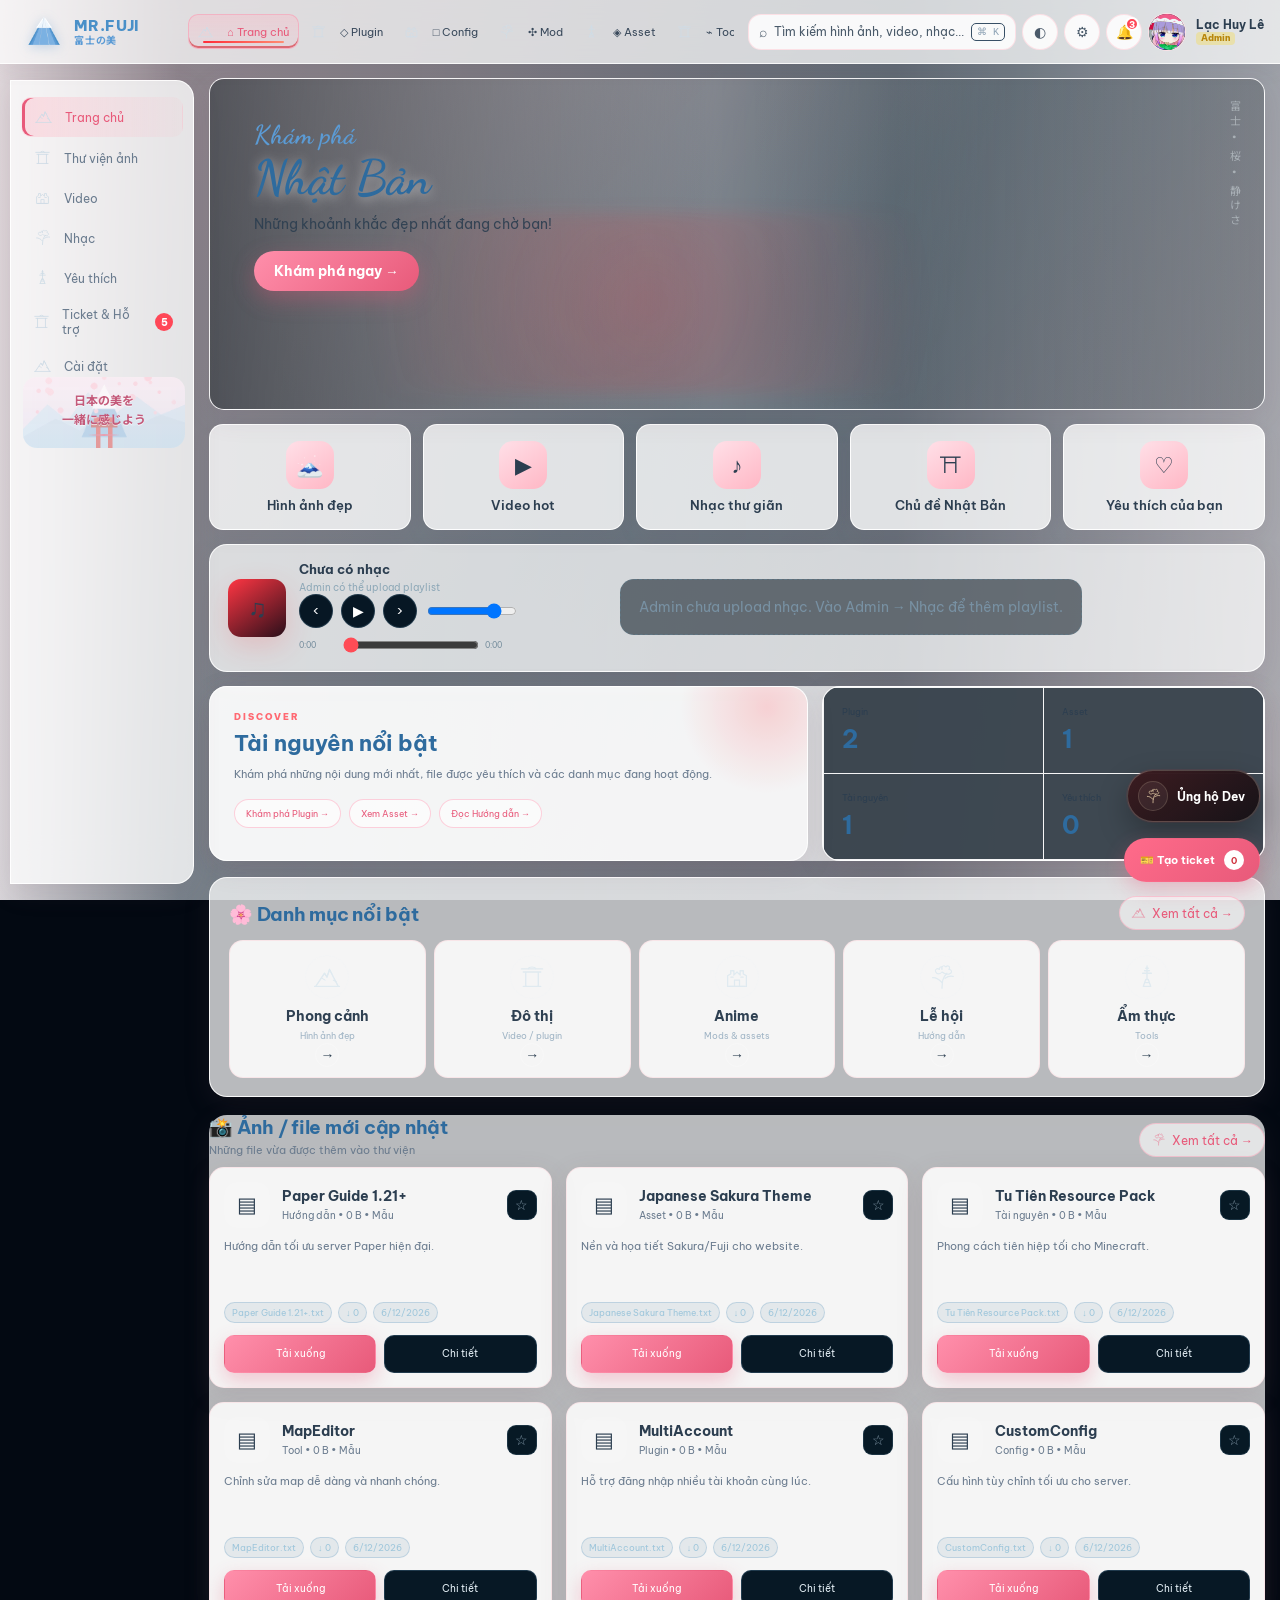
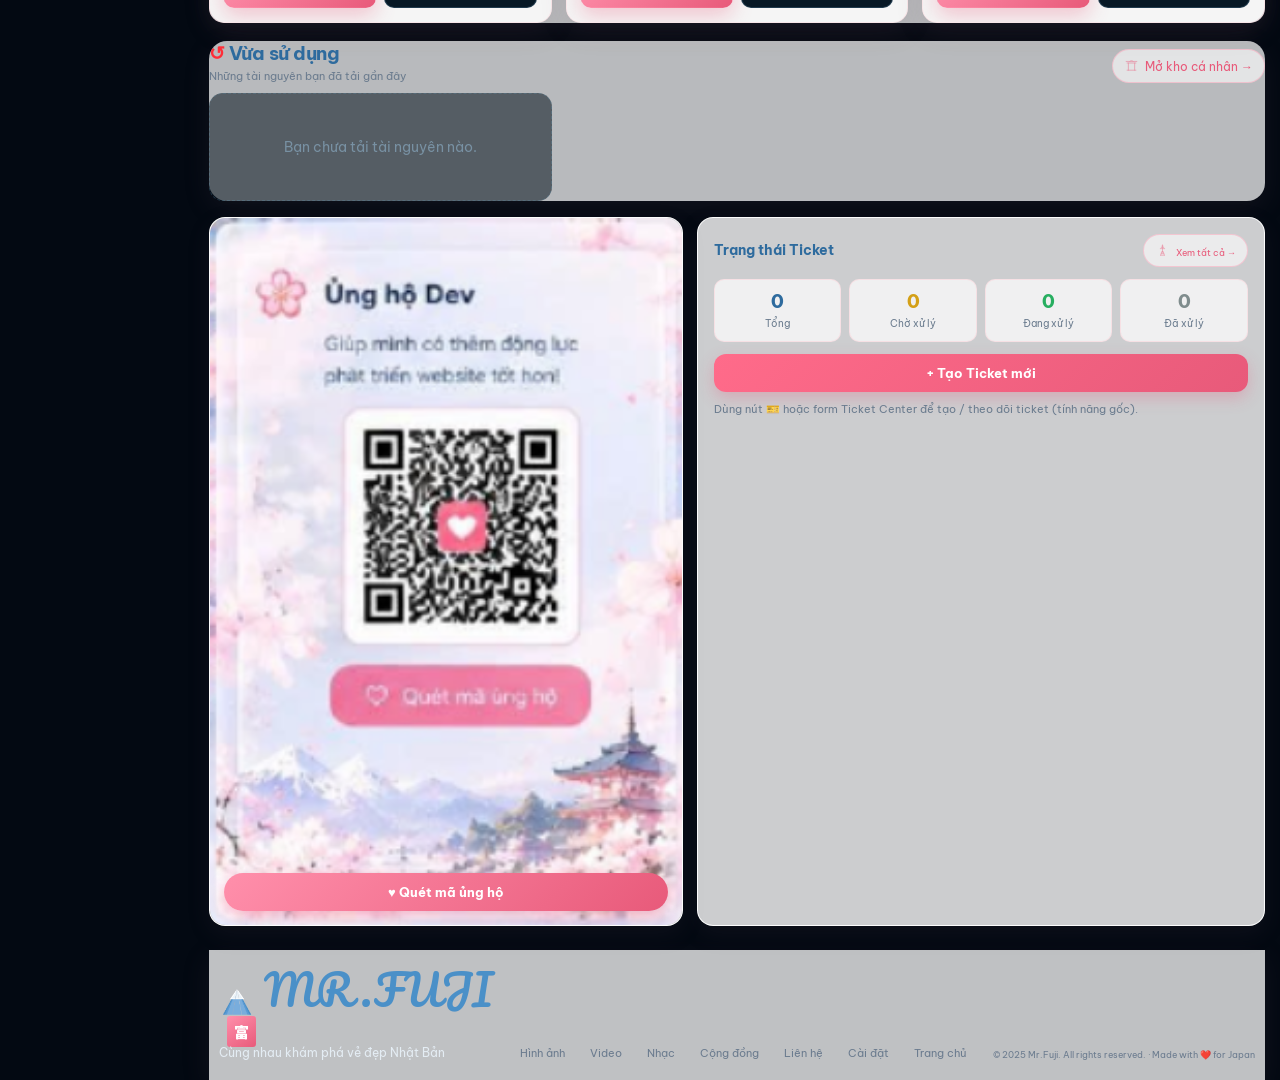
==== commit 8b1fa299: "Add files via upload" ====
--- a/index.html
+++ b/index.html
@@ -1,6 +1,304 @@
-<!doctype html><html lang="vi"><head><meta charset="utf-8"><meta name="viewport" content="width=device-width,initial-scale=1"><title>mrfuji — Resource Hub</title><meta name="description" content="mrfuji — Game Developer & Resource Creator"><link rel="icon" href="assets/favicon.svg"><link rel="preconnect" href="https://fonts.googleapis.com"><link rel="preconnect" href="https://fonts.gstatic.com" crossorigin><link href="https://fonts.googleapis.com/css2?family=Be+Vietnam+Pro:wght@400;500;600;700;800&family=Noto+Sans+JP:wght@500;700;900&family=Pacifico&display=swap" rel="stylesheet"><link rel="stylesheet" href="css/style.css"></head><body><div class="page-bg"></div><div class="page-overlay"></div><div class="petal-layer"></div><header class="topbar"><a class="brand" href="index.html"><img class="brand-logo" src="assets/logo-fuji.png" alt="MR.FUJI"><span class="brand-text"><span class="brand-word">MR.FUJI</span><span class="brand-jp">富士の美</span></span></a><nav class="topnav"><a href="index.html">⌂ Trang chủ</a><a href="plugins.html">◇ Plugin</a><a href="config.html">□ Config</a><a href="mods.html">✣ Mod</a><a href="assets.html">◈ Asset</a><a href="tools.html">⌁ Tool</a><a href="resources.html">▤ Tài nguyên</a><a href="guide.html">▥ Hướng dẫn</a><a href="my-library.html">♡ Kho cá nhân</a><a href="#" data-open-ticket-nav>🎫 Ticket</a></nav><div class="top-actions"><button class="search-pill" id="searchOpen">⌕ <span>Tìm kiếm...</span><kbd>⌘ K</kbd></button><button class="icon-btn" id="themeToggle">◐</button><button class="icon-btn settings-trigger" id="adminOpen" aria-label="Cài đặt">⚙</button><span class="settings-label">Cài đặt</span><button class="mini-avatar" id="avatarBtn"><img src="assets/images/avatar.gif" alt="Avatar"></button></div></header><aside class="sidebar"><div class="side-inner"><a class="side-item" href="index.html"><span class="side-icon">⌂</span><span>Trang chủ</span></a><a class="side-item" href="plugins.html"><span class="side-icon">◇</span><span>Plugin</span><span class="chev">›</span></a><a class="side-item" href="config.html"><span class="side-icon">□</span><span>Config</span><span class="chev">›</span></a><a class="side-item" href="mods.html"><span class="side-icon">✣</span><span>Mod</span><span class="chev">›</span></a><a class="side-item" href="assets.html"><span class="side-icon">◈</span><span>Asset</span><span class="chev">›</span></a><a class="side-item" href="tools.html"><span class="side-icon">⌁</span><span>Tool</span><span class="chev">›</span></a><a class="side-item" href="resources.html"><span class="side-icon">▤</span><span>Tài nguyên</span><span class="chev">›</span></a><a class="side-item" href="guide.html"><span class="side-icon">▥</span><span>Hướng dẫn</span><span class="chev">›</span></a><a class="side-item" href="my-library.html"><span class="side-icon">♡</span><span>Kho cá nhân</span><span class="chev">›</span></a><a class="side-item settings-side-link" href="#" data-open-settings><span class="side-icon">⚙</span><span>Cài đặt</span><span class="chev">›</span></a><a class="side-item ticket-side-link" href="#" data-open-ticket-nav><span class="side-icon">🎫</span><span>Ticket / Hàng chờ</span><span class="chev">›</span></a><div class="side-quote side-quote-jp-block"><img src="assets/sidebar-decor.png" alt="" class="side-decor-img"><p class="side-quote-jp">日本の美を<br>一緒に感じよう</p><div class="side-torii-line"></div></div></div></aside><main class="content" id="top"><div class="announcement-bar shell" id="announcementBar"><span class="announcement-icon">✦</span><span data-announcement-text></span></div><section class="hero shell"><div class="hero-art"></div><div class="hero-glow"></div><div class="hero-profile"><button class="avatar-ring" id="heroAvatarBtn"><img src="assets/images/avatar.gif" alt="mrfuji avatar"></button><div class="hero-copy"><div class="hero-name"><span class="script">mrfuji</span><span class="seal">富士</span></div><div class="hero-role">Game Developer & Resource Creator</div><p>“Chia sẻ tài nguyên, kết nối cộng đồng,<br>cùng nhau phát triển thế giới game.”</p><div class="socials"><a href="#">◉</a><a href="#">▶</a><a href="#">◖</a><a href="#">◌</a></div></div></div><div class="clock-card"><div class="clock-label"><span class="status-dot"></span><span>THỜI GIAN HIỆN TẠI</span></div><div class="clock-main"><div class="time" id="liveTime">00:00:00</div><div class="date" id="liveDate">Đang cập nhật ngày</div></div><div class="weather"><span id="weatherIcon">☁</span><strong id="weatherTemp">--°C</strong><small>Việt Nam</small></div><div class="jp-tag">富士のように頂を目指す</div></div><div class="hero-stats"><div><strong id="heroTotalCount">0</strong><span>Tài nguyên</span></div><div><strong>24/7</strong><span>Hoạt động</span></div><div><strong id="heroMusicCount">0</strong><span>Playlist</span></div><div class="online"><i></i><strong>Online</strong><span>Hoạt động</span></div></div></section>
-<section class="music-home shell"><div class="music-now"><div class="music-cover">♫</div><div><b id="nowMusic">Chưa có nhạc</b><small id="nowArtist">Admin có thể upload playlist</small><div class="music-controls"><button id="musicPrev">‹</button><button id="musicPlay">▶</button><button id="musicNext">›</button><input id="musicVolume" type="range" min="0" max="1" step="0.01" value=".8"></div><div class="music-progress"><span id="musicCurrent">0:00</span><input id="musicSeek" type="range" min="0" max="100" value="0" step="0.1"><span id="musicDuration">0:00</span></div></div></div><div class="music-list" id="musicList"><div class="empty-state" style="padding:18px">Đang tải playlist...</div></div></section>
-<section class="home-insights shell"><div class="insight-card featured"><div class="insight-kicker">DISCOVER</div><h2>Tài nguyên nổi bật</h2><p>Khám phá những nội dung mới nhất, file được yêu thích và các danh mục đang hoạt động.</p><div class="insight-links"><a href="plugins.html">Khám phá Plugin →</a><a href="assets.html">Xem Asset →</a><a href="guide.html">Đọc Hướng dẫn →</a></div></div><div class="live-stats"><div><span>Plugin</span><b id="homePluginCount">0</b></div><div><span>Asset</span><b id="homeAssetCount">0</b></div><div><span>Tài nguyên</span><b id="homeResourceCount">0</b></div><div><span>Yêu thích</span><b id="homeFavCount">0</b></div></div></section><section class="latest shell"><div class="section-head"><div><h2>✦ <span>Mới cập nhật</span></h2><p>Những file vừa được thêm vào thư viện</p></div><a class="section-link" href="resources.html">Xem tất cả →</a></div><div class="resource-cards" id="latestGrid"><div class="empty-state">Đang tải...</div></div></section><section class="history-section shell"><div class="section-head"><div><h2>↺ <span>Vừa sử dụng</span></h2><p>Những tài nguyên bạn đã tải gần đây</p></div><a class="section-link" href="my-library.html">Mở kho cá nhân →</a></div><div class="resource-cards" id="historyGrid"></div></section><section class="intro shell"><div class="intro-copy"><h2><span>◈</span> Giới thiệu về tôi</h2><p>Xin chào! Mình là mrfuji – mình xây dựng website này như một kho tài nguyên có tổ chức cho game, Minecraft, plugin, config, mod, asset và công cụ.</p><p>Admin chỉ cần upload một lần, chọn danh mục, hệ thống sẽ tự đưa nội dung vào đúng list và đúng trang.</p><div class="signature">mrfuji</div></div><div class="category-grid"><a class="cat-card red" href="plugins.html"><span class="cat-icon">◇</span><b>Plugin</b><small>Plugin hỗ trợ game</small><em>→</em></a><a class="cat-card blue" href="config.html"><span class="cat-icon">▤</span><b>Config</b><small>Cấu hình tối ưu</small><em>→</em></a><a class="cat-card cyan" href="mods.html"><span class="cat-icon">⚙</span><b>Mod</b><small>Mở rộng gameplay</small><em>→</em></a><a class="cat-card gold" href="assets.html"><span class="cat-icon">◈</span><b>Asset</b><small>Hình ảnh, âm thanh</small><em>→</em></a><a class="cat-card purple" href="tools.html"><span class="cat-icon">⌁</span><b>Tool</b><small>Công cụ hỗ trợ</small><em>→</em></a></div></section>
-<section class="section shell"><div class="section-head"><div><h2>⚡ <span>Khu vực nhanh</span></h2><p>Mỗi mục giờ là một trang riêng.</p></div></div><div class="resource-cards"><a class="resource-card" href="plugins.html"><div class="card-top"><span class="resource-icon">◇</span><div><b>Plugin</b><small>Trang riêng</small></div></div><p>Xem toàn bộ plugin, tải file và quản lý danh sách.</p><div class="card-actions"><span class="small-btn primary">Mở Plugin →</span></div></a><a class="resource-card" href="assets.html"><div class="card-top"><span class="resource-icon">◈</span><div><b>Asset</b><small>Trang riêng</small></div></div><p>Hình ảnh, âm thanh, resource pack và các gói thiết kế.</p><div class="card-actions"><span class="small-btn primary">Mở Asset →</span></div></a><a class="resource-card" href="guide.html"><div class="card-top"><span class="resource-icon">▥</span><div><b>Hướng dẫn</b><small>Trang riêng</small></div></div><p>Các bài hướng dẫn có thể upload và phân loại riêng.</p><div class="card-actions"><span class="small-btn primary">Mở Hướng dẫn →</span></div></a></div></section></main><footer class="footer shell"><div class="footer-brand"><span class="script">mrfuji</span><span class="seal">富</span><p>Better Resources • Stronger Community</p></div><div class="footer-nav"><a href="#" data-open-settings>Cài đặt</a><a href="index.html">Trang chủ</a><a href="plugins.html">Plugin</a><a href="config.html">Config</a><a href="mods.html">Mod</a><a href="assets.html">Asset</a><a href="tools.html">Tool</a><a href="resources.html">Tài nguyên</a><a href="guide.html">Hướng dẫn</a><a href="my-library.html">Kho cá nhân</a></div><small>© 2026 mrfuji. All rights reserved.</small></footer><div class="search-modal" id="searchModal" aria-hidden="true"><div class="search-box"><button class="close" id="searchClose">×</button><div class="modal-heading"><span class="modal-kicker">SEARCH</span><b>Tìm kiếm tài nguyên</b><small>Tìm trong toàn bộ thư viện đã upload</small></div><div class="search-input"><span>⌕</span><input id="searchInput" placeholder="Tên file, tiêu đề, danh mục..." autocomplete="off"></div><div class="search-results" id="searchResults"></div></div></div>
-<div class="admin-modal" id="adminModal" aria-hidden="true"><div class="admin-box"><button class="close" id="adminClose">×</button><div class="modal-heading"><span class="modal-kicker">ADMIN CENTER</span><b>Quản trị website</b><small>Đổi avatar, upload tài nguyên, quản lý danh sách và nhạc.</small></div><form class="admin-form" id="adminForm"><label>Mật khẩu quản trị<input id="adminPassword" type="password" placeholder="Nhập mật khẩu"></label><button class="primary-btn" type="submit">Đăng nhập Admin</button><p class="admin-note">Bản tĩnh: quyền này chỉ bảo vệ giao diện trên trình duyệt hiện tại.</p></form><div class="hidden" id="adminPanel"><div class="admin-profile-card"><div class="admin-avatar-preview"><img src="assets/images/avatar.gif" alt="Avatar"></div><div><b>mrfuji Administrator</b><small>Quản lý profile & thư viện</small></div><span class="admin-badge">ADMIN</span></div><div class="admin-actions"><button class="primary-btn" id="changeAvatarBtn">Đổi ảnh đại diện</button><button class="secondary-btn" id="resetAvatarBtn">Khôi phục avatar</button><button class="secondary-btn" id="logoutAdmin">Đăng xuất</button><input id="avatarInput" type="file" accept="image/*" hidden></div><div class="admin-tabs"><button class="admin-tab active" data-admin-tab="upload">Upload</button><button class="admin-tab" data-admin-tab="library">Thư viện</button><button class="admin-tab" data-admin-tab="music">Nhạc</button><button class="admin-tab" data-admin-tab="stats">Thống kê</button></div><div id="adminWorkspace"></div></div></div></div>
-<div class="toast" id="toast"></div><div class="scroll-progress" id="scrollProgress"></div><button class="back-top" id="backTop">↑</button><script src="js/ticket-center.js"></script><script src="js/script.js"></script></body></html>+<!DOCTYPE html>
+<html lang="vi">
+<head>
+  <meta charset="utf-8">
+  <meta name="viewport" content="width=device-width,initial-scale=1">
+  <title>MR.FUJI — Khám phá Nhật Bản</title>
+  <meta name="description" content="MR.FUJI — Thư viện tài nguyên & vẻ đẹp Nhật Bản">
+  <link rel="icon" href="assets/favicon.svg">
+  <link rel="preconnect" href="https://fonts.googleapis.com">
+  <link rel="preconnect" href="https://fonts.gstatic.com" crossorigin>
+  <link href="https://fonts.googleapis.com/css2?family=Be+Vietnam+Pro:wght@400;500;600;700;800&family=Noto+Sans+JP:wght@500;700;900&family=Pacifico&family=Dancing+Script:wght@600;700&display=swap" rel="stylesheet">
+  <link rel="stylesheet" href="css/style.css">
+</head>
+<body>
+  <div class="page-bg"></div>
+  <div class="page-overlay"></div>
+  <div class="petal-layer" id="petalLayer"></div>
+
+  <!-- TOPBAR (new look + old hooks) -->
+  <header class="topbar">
+    <a class="brand" href="index.html">
+      <img class="brand-logo" src="assets/logo-fuji.png" alt="MR.FUJI">
+      <span class="brand-text">
+        <span class="brand-word">MR.FUJI</span>
+        <span class="brand-jp">富士の美</span>
+      </span>
+    </a>
+    <nav class="topnav">
+      <a href="index.html" class="active">⌂ Trang chủ</a>
+      <a href="plugins.html">◇ Plugin</a>
+      <a href="config.html">□ Config</a>
+      <a href="mods.html">✣ Mod</a>
+      <a href="assets.html">◈ Asset</a>
+      <a href="tools.html">⌁ Tool</a>
+      <a href="resources.html">▤ Tài nguyên</a>
+      <a href="guide.html">▥ Hướng dẫn</a>
+      <a href="my-library.html">♡ Kho cá nhân</a>
+      <a href="#" data-open-ticket-nav>🎫 Ticket</a>
+    </nav>
+    <div class="top-actions">
+      <button class="search-pill" id="searchOpen">⌕ <span>Tìm kiếm hình ảnh, video, nhạc...</span><kbd>⌘ K</kbd></button>
+      <button class="icon-btn" id="themeToggle" aria-label="Theme">◐</button>
+      <button class="icon-btn settings-trigger" id="adminOpen" aria-label="Cài đặt">⚙</button>
+      <button class="icon-btn notif-btn" aria-label="Thông báo" id="notifBtn">🔔<span class="notif-badge">3</span></button>
+      <button class="mini-avatar" id="avatarBtn"><img src="assets/images/avatar.gif" alt="Avatar"></button>
+      <div class="user-chip">
+        <span class="user-name">Lạc Huy Lê</span>
+        <span class="user-role">Admin</span>
+      </div>
+    </div>
+  </header>
+
+  <!-- LEFT SIDEBAR -->
+  <aside class="sidebar">
+    <div class="side-inner">
+      <a class="side-item active" href="index.html"><span class="side-icon">⌂</span><span>Trang chủ</span></a>
+      <a class="side-item" href="assets.html"><span class="side-icon">🖼</span><span>Thư viện ảnh</span></a>
+      <a class="side-item" href="plugins.html"><span class="side-icon">▶</span><span>Video</span></a>
+      <a class="side-item" href="resources.html"><span class="side-icon">♪</span><span>Nhạc</span></a>
+      <a class="side-item" href="my-library.html"><span class="side-icon">♡</span><span>Yêu thích</span></a>
+      <a class="side-item" href="#" data-open-ticket-nav><span class="side-icon">🎫</span><span>Ticket & Hỗ trợ</span><span class="badge">5</span></a>
+      <a class="side-item settings-side-link" href="#" data-open-settings id="settingsSide"><span class="side-icon">⚙</span><span>Cài đặt</span></a>
+      <div class="side-quote side-quote-jp-block">
+        <img src="assets/sidebar-decor.png" alt="" class="side-decor-img">
+        <p class="side-quote-jp">日本の美を<br>一緒に感じよう</p>
+        <div class="side-torii-line"></div>
+      </div>
+    </div>
+  </aside>
+
+  <!-- MAIN CONTENT -->
+  <main class="content" id="top">
+    <div class="announcement-bar shell" id="announcementBar"><span class="announcement-icon">✦</span><span data-announcement-text></span></div>
+
+    <!-- Hero Japan style -->
+    <section class="hero shell jp-hero">
+      <div class="hero-art"></div>
+      <div class="hero-glow"></div>
+      <div class="jp-hero-copy">
+        <p class="hero-kicker">Khám phá</p>
+        <h1 class="hero-title-jp">Nhật Bản</h1>
+        <p class="hero-desc-jp">Những khoảnh khắc đẹp nhất đang chờ bạn!</p>
+        <a href="#categories" class="cta-btn">Khám phá ngay →</a>
+      </div>
+      <!-- keep old hero hooks hidden but present for JS counts -->
+      <div class="hero-profile" style="position:absolute;opacity:0;pointer-events:none;width:0;height:0;overflow:hidden">
+        <button class="avatar-ring" id="heroAvatarBtn"><img src="assets/images/avatar.gif" alt=""></button>
+        <div class="hero-copy"><div class="hero-name"><span class="script">mrfuji</span><span class="seal">富士</span></div><div class="hero-role">Game Developer</div></div>
+      </div>
+      <div class="clock-card" style="display:none">
+        <div class="clock-label"><span class="status-dot"></span><span>TIME</span></div>
+        <div class="clock-main"><div class="time" id="liveTime">00:00:00</div><div class="date" id="liveDate"></div></div>
+        <div class="weather"><span id="weatherIcon">☁</span><strong id="weatherTemp">--°C</strong></div>
+      </div>
+      <div class="hero-stats" style="display:none">
+        <div><strong id="heroTotalCount">0</strong><span>Tài nguyên</span></div>
+        <div><strong id="heroMusicCount">0</strong><span>Playlist</span></div>
+      </div>
+    </section>
+
+    <!-- Quick access -->
+    <section class="quick-access shell">
+      <a href="assets.html" class="qa-card"><div class="qa-icon">🗻</div><span>Hình ảnh đẹp</span></a>
+      <a href="plugins.html" class="qa-card"><div class="qa-icon">▶</div><span>Video hot</span></a>
+      <a href="resources.html" class="qa-card"><div class="qa-icon">♪</div><span>Nhạc thư giãn</span></a>
+      <a href="guide.html" class="qa-card"><div class="qa-icon">⛩</div><span>Chủ đề Nhật Bản</span></a>
+      <a href="my-library.html" class="qa-card"><div class="qa-icon">♡</div><span>Yêu thích của bạn</span></a>
+    </section>
+
+    <!-- Music (feature kept, restyled) -->
+    <section class="music-home shell">
+      <div class="music-now">
+        <div class="music-cover">♫</div>
+        <div>
+          <b id="nowMusic">Chưa có nhạc</b>
+          <small id="nowArtist">Admin có thể upload playlist</small>
+          <div class="music-controls">
+            <button id="musicPrev">‹</button>
+            <button id="musicPlay">▶</button>
+            <button id="musicNext">›</button>
+            <input id="musicVolume" type="range" min="0" max="1" step="0.01" value=".8">
+          </div>
+          <div class="music-progress">
+            <span id="musicCurrent">0:00</span>
+            <input id="musicSeek" type="range" min="0" max="100" value="0" step="0.1">
+            <span id="musicDuration">0:00</span>
+          </div>
+        </div>
+      </div>
+      <div class="music-list" id="musicList"><div class="empty-state" style="padding:18px">Đang tải playlist...</div></div>
+    </section>
+
+    <!-- Insights / stats (feature) -->
+    <section class="home-insights shell">
+      <div class="insight-card featured">
+        <div class="insight-kicker">DISCOVER</div>
+        <h2>Tài nguyên nổi bật</h2>
+        <p>Khám phá những nội dung mới nhất, file được yêu thích và các danh mục đang hoạt động.</p>
+        <div class="insight-links">
+          <a href="plugins.html">Khám phá Plugin →</a>
+          <a href="assets.html">Xem Asset →</a>
+          <a href="guide.html">Đọc Hướng dẫn →</a>
+        </div>
+      </div>
+      <div class="live-stats">
+        <div><span>Plugin</span><b id="homePluginCount">0</b></div>
+        <div><span>Asset</span><b id="homeAssetCount">0</b></div>
+        <div><span>Tài nguyên</span><b id="homeResourceCount">0</b></div>
+        <div><span>Yêu thích</span><b id="homeFavCount">0</b></div>
+      </div>
+    </section>
+
+    <!-- Categories visual -->
+    <section class="section shell" id="categories">
+      <div class="section-head">
+        <div><h2>🌸 Danh mục nổi bật</h2></div>
+        <a class="section-link" href="resources.html">Xem tất cả →</a>
+      </div>
+      <div class="category-grid">
+        <a class="cat-card red" href="assets.html"><span class="cat-icon">🗻</span><b>Phong cảnh</b><small>Hình ảnh đẹp</small><em>→</em></a>
+        <a class="cat-card blue" href="plugins.html"><span class="cat-icon">🏙</span><b>Đô thị</b><small>Video / plugin</small><em>→</em></a>
+        <a class="cat-card cyan" href="mods.html"><span class="cat-icon">🎌</span><b>Anime</b><small>Mods & assets</small><em>→</em></a>
+        <a class="cat-card gold" href="guide.html"><span class="cat-icon">🎉</span><b>Lễ hội</b><small>Hướng dẫn</small><em>→</em></a>
+        <a class="cat-card purple" href="tools.html"><span class="cat-icon">🍣</span><b>Ẩm thực</b><small>Tools</small><em>→</em></a>
+      </div>
+    </section>
+
+    <!-- Latest (feature grid) -->
+    <section class="latest shell">
+      <div class="section-head">
+        <div><h2>📸 Ảnh / file mới cập nhật</h2><p>Những file vừa được thêm vào thư viện</p></div>
+        <a class="section-link" href="resources.html">Xem tất cả →</a>
+      </div>
+      <div class="resource-cards" id="latestGrid"><div class="empty-state">Đang tải...</div></div>
+    </section>
+
+    <section class="history-section shell">
+      <div class="section-head">
+        <div><h2>↺ Vừa sử dụng</h2><p>Những tài nguyên bạn đã tải gần đây</p></div>
+        <a class="section-link" href="my-library.html">Mở kho cá nhân →</a>
+      </div>
+      <div class="resource-cards" id="historyGrid"></div>
+    </section>
+
+    <!-- Support + Ticket visual panel (JS ticket still works via launcher) -->
+    <section class="jp-side-panels shell">
+      <div class="widget support-widget support-card-img">
+        <img src="assets/donate-card.png" alt="Ủng hộ Dev" class="donate-card-img">
+        <button type="button" class="support-btn support-btn-overlay" id="donateBtn">♥ Quét mã ủng hộ</button>
+      </div>
+      <div class="widget ticket-widget" id="ticket-status">
+        <div class="widget-head">
+          <h3 class="widget-title">Trạng thái Ticket</h3>
+          <a href="#" class="section-link" data-open-ticket-nav>Xem tất cả →</a>
+        </div>
+        <div class="ticket-stats">
+          <div class="stat-box total"><span class="stat-num" id="statTotal">0</span><span class="stat-label">Tổng</span></div>
+          <div class="stat-box pending"><span class="stat-num" id="statPending">0</span><span class="stat-label">Chờ xử lý</span></div>
+          <div class="stat-box progress"><span class="stat-num" id="statProgress">0</span><span class="stat-label">Đang xử lý</span></div>
+          <div class="stat-box done"><span class="stat-num" id="statDone">0</span><span class="stat-label">Đã xử lý</span></div>
+        </div>
+        <button class="create-ticket-btn" data-open-ticket-nav type="button">+ Tạo Ticket mới</button>
+        <p class="ticket-hint">Dùng nút 🎫 hoặc form Ticket Center để tạo / theo dõi ticket (tính năng gốc).</p>
+      </div>
+    </section>
+
+    <footer class="footer shell">
+      <div class="footer-brand">
+        <img src="assets/logo-fuji.png" alt="" class="footer-logo-img">
+        <span class="script">MR.FUJI</span>
+        <span class="seal">富</span>
+        <p>Cùng nhau khám phá vẻ đẹp Nhật Bản</p>
+      </div>
+      <div class="footer-nav">
+        <a href="assets.html">Hình ảnh</a>
+        <a href="plugins.html">Video</a>
+        <a href="resources.html">Nhạc</a>
+        <a href="my-library.html">Cộng đồng</a>
+        <a href="#" data-open-settings>Liên hệ</a>
+        <a href="#" data-open-settings>Cài đặt</a>
+        <a href="index.html">Trang chủ</a>
+      </div>
+      <small>© 2025 Mr.Fuji. All rights reserved. · Made with ❤️ for Japan</small>
+    </footer>
+  </main>
+
+  <!-- ===== ORIGINAL FEATURE MODALS (giữ nguyên tính năng) ===== -->
+  <div class="search-modal" id="searchModal" aria-hidden="true">
+    <div class="search-box">
+      <button class="close" id="searchClose">×</button>
+      <div class="modal-heading"><span class="modal-kicker">SEARCH</span><b>Tìm kiếm tài nguyên</b><small>Tìm trong toàn bộ thư viện đã upload</small></div>
+      <div class="search-input"><span>⌕</span><input id="searchInput" placeholder="Tên file, tiêu đề, danh mục..." autocomplete="off"></div>
+      <div class="search-results" id="searchResults"></div>
+    </div>
+  </div>
+
+  <div class="admin-modal" id="adminModal" aria-hidden="true">
+    <div class="admin-box">
+      <button class="close" id="adminClose">×</button>
+      <div class="modal-heading"><span class="modal-kicker">ADMIN CENTER</span><b>Quản trị website</b><small>Đổi avatar, upload tài nguyên, quản lý danh sách và nhạc.</small></div>
+      <form class="admin-form" id="adminForm">
+        <label>Mật khẩu quản trị<input id="adminPassword" type="password" placeholder="Nhập mật khẩu"></label>
+        <button class="primary-btn" type="submit">Đăng nhập Admin</button>
+        <p class="admin-note">Bản tĩnh: quyền này chỉ bảo vệ giao diện trên trình duyệt hiện tại.</p>
+      </form>
+      <div class="hidden" id="adminPanel">
+        <div class="admin-profile-card">
+          <div class="admin-avatar-preview"><img src="assets/images/avatar.gif" alt="Avatar"></div>
+          <div><b>mrfuji Administrator</b><small>Quản lý profile & thư viện</small></div>
+          <span class="admin-badge">ADMIN</span>
+        </div>
+        <div class="admin-actions">
+          <button class="primary-btn" id="changeAvatarBtn">Đổi ảnh đại diện</button>
+          <button class="secondary-btn" id="resetAvatarBtn">Khôi phục avatar</button>
+          <button class="secondary-btn" id="logoutAdmin">Đăng xuất</button>
+          <input id="avatarInput" type="file" accept="image/*" hidden>
+        </div>
+        <div class="admin-tabs">
+          <button class="admin-tab active" data-admin-tab="upload">Upload</button>
+          <button class="admin-tab" data-admin-tab="library">Thư viện</button>
+          <button class="admin-tab" data-admin-tab="music">Nhạc</button>
+          <button class="admin-tab" data-admin-tab="stats">Thống kê</button>
+        </div>
+        <div id="adminWorkspace"></div>
+      </div>
+    </div>
+  </div>
+
+  <div class="toast" id="toast"></div>
+  <div class="scroll-progress" id="scrollProgress"></div>
+  <button class="back-top" id="backTop">↑</button>
+
+  <script src="js/ticket-center.js"></script>
+  <script src="js/script.js"></script>
+  <script>
+  // Small bridge: settings opens admin; donate highlight; ticket stats from localStorage
+  (function(){
+    document.querySelectorAll('[data-open-settings]').forEach(el=>{
+      el.addEventListener('click', e=>{ e.preventDefault(); document.getElementById('adminOpen')?.click(); });
+    });
+    document.getElementById('donateBtn')?.addEventListener('click', ()=>{
+      const q=document.querySelector('.donate-card-img');
+      if(q){ q.style.transform='scale(1.03)'; setTimeout(()=>q.style.transform='',800); }
+      alert('Cảm ơn bạn! 🌸 Quét mã QR trên card để ủng hộ.');
+    });
+    function refreshTicketStats(){
+      try{
+        const list=JSON.parse(localStorage.getItem('mrfuji-tickets-v1')||'[]');
+        const c={total:list.length,pending:0,progress:0,done:0};
+        list.forEach(t=>{
+          if(t.status==='pending')c.pending++;
+          else if(t.status==='progress')c.progress++;
+          else if(t.status==='resolved'||t.status==='rejected')c.done++;
+        });
+        const set=(id,v)=>{const el=document.getElementById(id); if(el)el.textContent=v;};
+        set('statTotal',c.total); set('statPending',c.pending); set('statProgress',c.progress); set('statDone',c.done);
+      }catch(e){}
+    }
+    refreshTicketStats();
+    setInterval(refreshTicketStats, 3000);
+  })();
+  </script>
+</body>
+</html>
--- a/css/style.css
+++ b/css/style.css
@@ -349,3 +349,146 @@
   border-color: rgba(255,255,255,0.8) !important;
   color: #fff !important;
 }
+
+/* ===== Hybrid layout extras (new UI pieces) ===== */
+.notif-badge {
+  position: absolute; top: 2px; right: 2px;
+  min-width: 14px; height: 14px; font-size: 9px; font-weight: 800;
+  background: #FF4757; color: #fff; border-radius: 99px;
+  display: grid; place-items: center; border: 2px solid #fff;
+}
+.notif-btn { position: relative; }
+.user-chip { display: flex; flex-direction: column; line-height: 1.15; margin-left: 4px; }
+.user-chip .user-name { font-size: 12px; font-weight: 700; color: #2C3E50; }
+.user-chip .user-role {
+  font-size: 9px; font-weight: 800; color: #B8860B;
+  background: rgba(255,215,0,0.25); padding: 1px 5px; border-radius: 4px; width: fit-content;
+}
+.badge {
+  margin-left: auto; min-width: 18px; height: 18px;
+  background: #FF4757; color: #fff; font-size: 10px; font-weight: 800;
+  border-radius: 99px; display: grid; place-items: center; padding: 0 4px;
+}
+
+.jp-hero { position: relative; min-height: 280px; overflow: hidden; }
+.jp-hero-copy {
+  position: relative; z-index: 3;
+  padding: 40px 44px;
+  max-width: 480px;
+}
+.hero-kicker {
+  font-family: 'Dancing Script', 'Pacifico', cursive;
+  font-size: 26px; font-weight: 700; color: #5B9BD5; margin: 0 0 2px;
+}
+.hero-title-jp {
+  font-family: 'Dancing Script', 'Pacifico', cursive;
+  font-size: 48px; font-weight: 700; color: #2E6B9E;
+  margin: 0 0 10px; line-height: 1.1;
+  text-shadow: 0 2px 12px rgba(255,255,255,0.5);
+}
+.hero-desc-jp { font-size: 14px; color: #2C3E50; margin: 0 0 18px; opacity: 0.9; }
+.cta-btn {
+  display: inline-flex; align-items: center; gap: 6px;
+  padding: 11px 20px;
+  background: linear-gradient(135deg, #FF8FAB, #E85A7A);
+  color: #fff !important; font-weight: 700; font-size: 13.5px;
+  border-radius: 999px;
+  box-shadow: 0 8px 22px rgba(232,90,122,0.35);
+  transition: transform 0.2s;
+}
+.cta-btn:hover { transform: translateY(-2px); color: #fff !important; }
+
+.quick-access {
+  display: grid;
+  grid-template-columns: repeat(5, 1fr);
+  gap: 12px;
+  margin-top: 14px;
+  padding: 0 !important;
+  border: none !important;
+  background: transparent !important;
+  box-shadow: none !important;
+}
+.qa-card {
+  background: rgba(255,255,255,0.8);
+  border: 1px solid rgba(255,255,255,0.95);
+  border-radius: 14px;
+  padding: 16px 12px;
+  display: flex; flex-direction: column; align-items: center; gap: 8px;
+  text-align: center;
+  box-shadow: 0 6px 20px rgba(120,80,100,0.1);
+  transition: 0.2s;
+  color: #2C3E50;
+}
+.qa-card:hover {
+  transform: translateY(-4px);
+  border-color: #FFB7C5;
+  background: #fff;
+}
+.qa-icon {
+  width: 48px; height: 48px; border-radius: 14px;
+  display: grid; place-items: center;
+  background: linear-gradient(145deg, #FFE0E8, #FFB7C5);
+  font-size: 22px;
+}
+.qa-card span { font-size: 12.5px; font-weight: 600; }
+
+.jp-side-panels {
+  display: grid;
+  grid-template-columns: 1fr 1.2fr;
+  gap: 14px;
+  margin-top: 16px;
+  background: transparent !important;
+  border: none !important;
+  box-shadow: none !important;
+  padding: 0 !important;
+}
+.widget {
+  background: rgba(255,255,255,0.8);
+  border: 1px solid rgba(255,255,255,0.95);
+  border-radius: 16px;
+  padding: 16px;
+  box-shadow: 0 8px 24px rgba(120,80,100,0.1);
+}
+.support-card-img { padding: 0; overflow: hidden; position: relative; }
+.donate-card-img { width: 100%; height: auto; display: block; border-radius: 16px; transition: 0.25s; }
+.support-btn-overlay {
+  position: absolute; left: 14px; right: 14px; bottom: 14px;
+  padding: 11px;
+  background: linear-gradient(135deg, #FF8FAB, #E85A7A);
+  color: #fff; font-weight: 700; font-size: 13px;
+  border-radius: 999px; border: none; cursor: pointer;
+  box-shadow: 0 6px 16px rgba(232,90,122,0.35);
+}
+.widget-title { font-size: 14px; font-weight: 700; color: #2E6B9E; margin: 0; }
+.widget-head { display: flex; justify-content: space-between; align-items: center; margin-bottom: 12px; }
+.ticket-stats { display: grid; grid-template-columns: repeat(4,1fr); gap: 8px; margin-bottom: 12px; }
+.stat-box {
+  text-align: center; padding: 10px 4px; border-radius: 10px;
+  background: rgba(255,255,255,0.7); border: 1px solid rgba(255,200,210,0.4);
+}
+.stat-num { display: block; font-size: 18px; font-weight: 800; }
+.stat-label { font-size: 10px; color: #6B7C8F; }
+.stat-box.total .stat-num { color: #2E6B9E; }
+.stat-box.pending .stat-num { color: #D4A017; }
+.stat-box.progress .stat-num { color: #27AE60; }
+.stat-box.done .stat-num { color: #7F8C8D; }
+.create-ticket-btn {
+  width: 100%; padding: 11px;
+  background: linear-gradient(135deg, #FF6B8A, #E85A7A);
+  color: #fff; font-weight: 700; font-size: 13px;
+  border: none; border-radius: 12px; cursor: pointer;
+  box-shadow: 0 6px 16px rgba(232,90,122,0.3);
+}
+.ticket-hint { font-size: 11px; color: #6B7C8F; margin: 10px 0 0; line-height: 1.45; }
+.footer-logo-img { width: 36px; height: 36px; object-fit: contain; vertical-align: middle; margin-right: 6px; }
+
+@media (max-width: 1100px) {
+  .quick-access { grid-template-columns: repeat(3, 1fr); }
+  .jp-side-panels { grid-template-columns: 1fr; }
+  .user-chip { display: none; }
+}
+@media (max-width: 700px) {
+  .quick-access { grid-template-columns: repeat(2, 1fr); }
+  .jp-hero-copy { padding: 24px; }
+  .hero-title-jp { font-size: 36px; }
+}
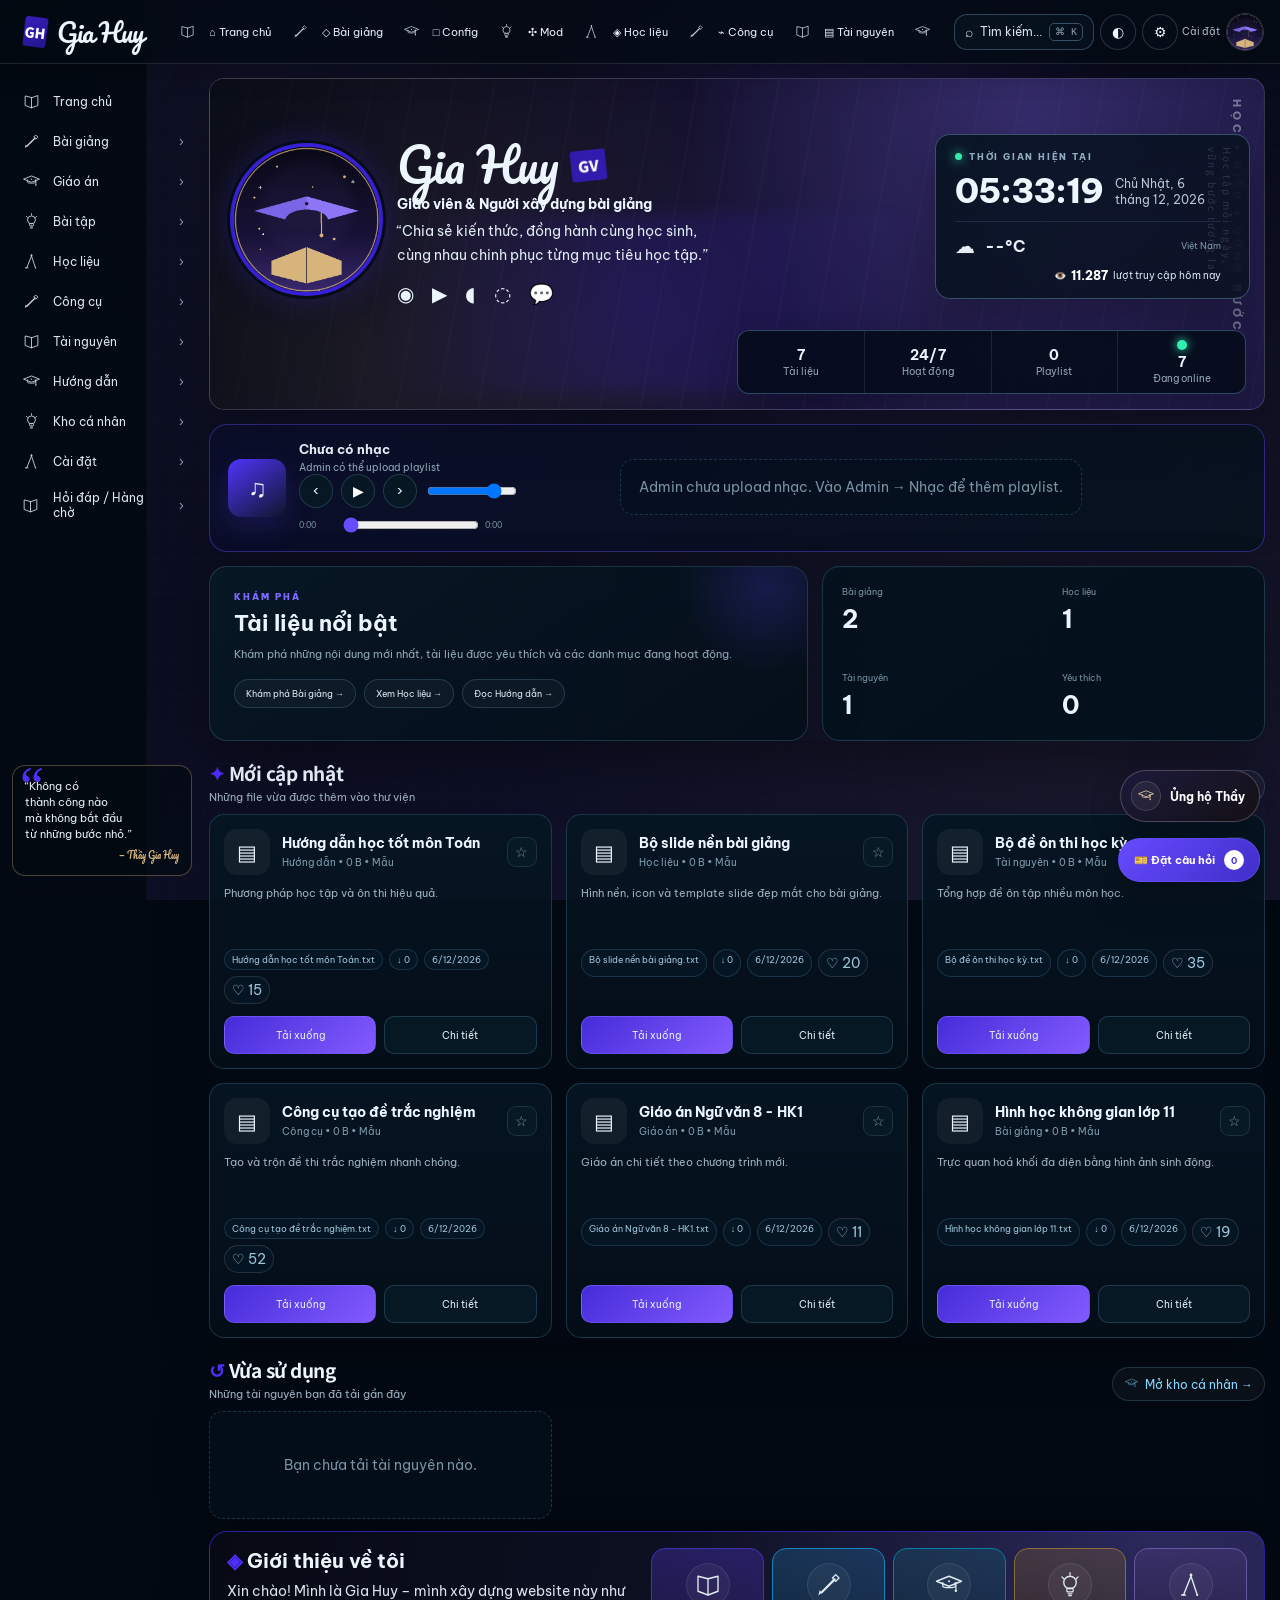
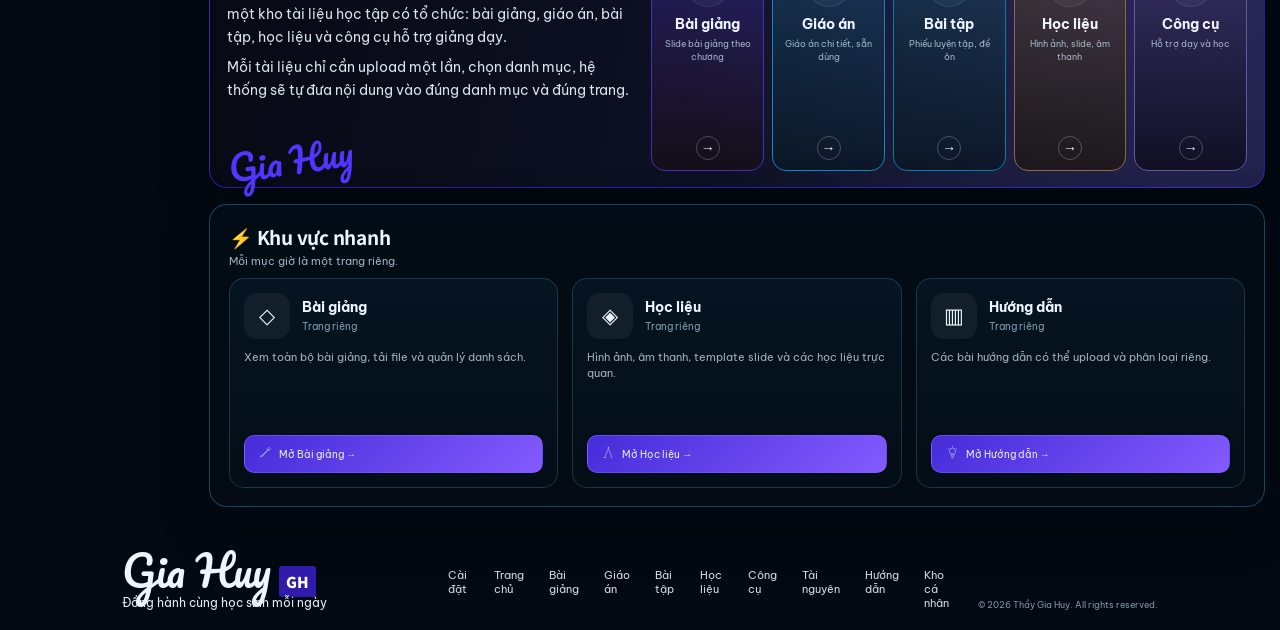
==== commit 1d0ea8d6: "Add files via upload" ====
--- a/index.html
+++ b/index.html
@@ -1,304 +1,6 @@
-<!DOCTYPE html>
-<html lang="vi">
-<head>
-  <meta charset="utf-8">
-  <meta name="viewport" content="width=device-width,initial-scale=1">
-  <title>MR.FUJI — Khám phá Nhật Bản</title>
-  <meta name="description" content="MR.FUJI — Thư viện tài nguyên & vẻ đẹp Nhật Bản">
-  <link rel="icon" href="assets/favicon.svg">
-  <link rel="preconnect" href="https://fonts.googleapis.com">
-  <link rel="preconnect" href="https://fonts.gstatic.com" crossorigin>
-  <link href="https://fonts.googleapis.com/css2?family=Be+Vietnam+Pro:wght@400;500;600;700;800&family=Noto+Sans+JP:wght@500;700;900&family=Pacifico&family=Dancing+Script:wght@600;700&display=swap" rel="stylesheet">
-  <link rel="stylesheet" href="css/style.css">
-</head>
-<body>
-  <div class="page-bg"></div>
-  <div class="page-overlay"></div>
-  <div class="petal-layer" id="petalLayer"></div>
-
-  <!-- TOPBAR (new look + old hooks) -->
-  <header class="topbar">
-    <a class="brand" href="index.html">
-      <img class="brand-logo" src="assets/logo-fuji.png" alt="MR.FUJI">
-      <span class="brand-text">
-        <span class="brand-word">MR.FUJI</span>
-        <span class="brand-jp">富士の美</span>
-      </span>
-    </a>
-    <nav class="topnav">
-      <a href="index.html" class="active">⌂ Trang chủ</a>
-      <a href="plugins.html">◇ Plugin</a>
-      <a href="config.html">□ Config</a>
-      <a href="mods.html">✣ Mod</a>
-      <a href="assets.html">◈ Asset</a>
-      <a href="tools.html">⌁ Tool</a>
-      <a href="resources.html">▤ Tài nguyên</a>
-      <a href="guide.html">▥ Hướng dẫn</a>
-      <a href="my-library.html">♡ Kho cá nhân</a>
-      <a href="#" data-open-ticket-nav>🎫 Ticket</a>
-    </nav>
-    <div class="top-actions">
-      <button class="search-pill" id="searchOpen">⌕ <span>Tìm kiếm hình ảnh, video, nhạc...</span><kbd>⌘ K</kbd></button>
-      <button class="icon-btn" id="themeToggle" aria-label="Theme">◐</button>
-      <button class="icon-btn settings-trigger" id="adminOpen" aria-label="Cài đặt">⚙</button>
-      <button class="icon-btn notif-btn" aria-label="Thông báo" id="notifBtn">🔔<span class="notif-badge">3</span></button>
-      <button class="mini-avatar" id="avatarBtn"><img src="assets/images/avatar.gif" alt="Avatar"></button>
-      <div class="user-chip">
-        <span class="user-name">Lạc Huy Lê</span>
-        <span class="user-role">Admin</span>
-      </div>
-    </div>
-  </header>
-
-  <!-- LEFT SIDEBAR -->
-  <aside class="sidebar">
-    <div class="side-inner">
-      <a class="side-item active" href="index.html"><span class="side-icon">⌂</span><span>Trang chủ</span></a>
-      <a class="side-item" href="assets.html"><span class="side-icon">🖼</span><span>Thư viện ảnh</span></a>
-      <a class="side-item" href="plugins.html"><span class="side-icon">▶</span><span>Video</span></a>
-      <a class="side-item" href="resources.html"><span class="side-icon">♪</span><span>Nhạc</span></a>
-      <a class="side-item" href="my-library.html"><span class="side-icon">♡</span><span>Yêu thích</span></a>
-      <a class="side-item" href="#" data-open-ticket-nav><span class="side-icon">🎫</span><span>Ticket & Hỗ trợ</span><span class="badge">5</span></a>
-      <a class="side-item settings-side-link" href="#" data-open-settings id="settingsSide"><span class="side-icon">⚙</span><span>Cài đặt</span></a>
-      <div class="side-quote side-quote-jp-block">
-        <img src="assets/sidebar-decor.png" alt="" class="side-decor-img">
-        <p class="side-quote-jp">日本の美を<br>一緒に感じよう</p>
-        <div class="side-torii-line"></div>
-      </div>
-    </div>
-  </aside>
-
-  <!-- MAIN CONTENT -->
-  <main class="content" id="top">
-    <div class="announcement-bar shell" id="announcementBar"><span class="announcement-icon">✦</span><span data-announcement-text></span></div>
-
-    <!-- Hero Japan style -->
-    <section class="hero shell jp-hero">
-      <div class="hero-art"></div>
-      <div class="hero-glow"></div>
-      <div class="jp-hero-copy">
-        <p class="hero-kicker">Khám phá</p>
-        <h1 class="hero-title-jp">Nhật Bản</h1>
-        <p class="hero-desc-jp">Những khoảnh khắc đẹp nhất đang chờ bạn!</p>
-        <a href="#categories" class="cta-btn">Khám phá ngay →</a>
-      </div>
-      <!-- keep old hero hooks hidden but present for JS counts -->
-      <div class="hero-profile" style="position:absolute;opacity:0;pointer-events:none;width:0;height:0;overflow:hidden">
-        <button class="avatar-ring" id="heroAvatarBtn"><img src="assets/images/avatar.gif" alt=""></button>
-        <div class="hero-copy"><div class="hero-name"><span class="script">mrfuji</span><span class="seal">富士</span></div><div class="hero-role">Game Developer</div></div>
-      </div>
-      <div class="clock-card" style="display:none">
-        <div class="clock-label"><span class="status-dot"></span><span>TIME</span></div>
-        <div class="clock-main"><div class="time" id="liveTime">00:00:00</div><div class="date" id="liveDate"></div></div>
-        <div class="weather"><span id="weatherIcon">☁</span><strong id="weatherTemp">--°C</strong></div>
-      </div>
-      <div class="hero-stats" style="display:none">
-        <div><strong id="heroTotalCount">0</strong><span>Tài nguyên</span></div>
-        <div><strong id="heroMusicCount">0</strong><span>Playlist</span></div>
-      </div>
-    </section>
-
-    <!-- Quick access -->
-    <section class="quick-access shell">
-      <a href="assets.html" class="qa-card"><div class="qa-icon">🗻</div><span>Hình ảnh đẹp</span></a>
-      <a href="plugins.html" class="qa-card"><div class="qa-icon">▶</div><span>Video hot</span></a>
-      <a href="resources.html" class="qa-card"><div class="qa-icon">♪</div><span>Nhạc thư giãn</span></a>
-      <a href="guide.html" class="qa-card"><div class="qa-icon">⛩</div><span>Chủ đề Nhật Bản</span></a>
-      <a href="my-library.html" class="qa-card"><div class="qa-icon">♡</div><span>Yêu thích của bạn</span></a>
-    </section>
-
-    <!-- Music (feature kept, restyled) -->
-    <section class="music-home shell">
-      <div class="music-now">
-        <div class="music-cover">♫</div>
-        <div>
-          <b id="nowMusic">Chưa có nhạc</b>
-          <small id="nowArtist">Admin có thể upload playlist</small>
-          <div class="music-controls">
-            <button id="musicPrev">‹</button>
-            <button id="musicPlay">▶</button>
-            <button id="musicNext">›</button>
-            <input id="musicVolume" type="range" min="0" max="1" step="0.01" value=".8">
-          </div>
-          <div class="music-progress">
-            <span id="musicCurrent">0:00</span>
-            <input id="musicSeek" type="range" min="0" max="100" value="0" step="0.1">
-            <span id="musicDuration">0:00</span>
-          </div>
-        </div>
-      </div>
-      <div class="music-list" id="musicList"><div class="empty-state" style="padding:18px">Đang tải playlist...</div></div>
-    </section>
-
-    <!-- Insights / stats (feature) -->
-    <section class="home-insights shell">
-      <div class="insight-card featured">
-        <div class="insight-kicker">DISCOVER</div>
-        <h2>Tài nguyên nổi bật</h2>
-        <p>Khám phá những nội dung mới nhất, file được yêu thích và các danh mục đang hoạt động.</p>
-        <div class="insight-links">
-          <a href="plugins.html">Khám phá Plugin →</a>
-          <a href="assets.html">Xem Asset →</a>
-          <a href="guide.html">Đọc Hướng dẫn →</a>
-        </div>
-      </div>
-      <div class="live-stats">
-        <div><span>Plugin</span><b id="homePluginCount">0</b></div>
-        <div><span>Asset</span><b id="homeAssetCount">0</b></div>
-        <div><span>Tài nguyên</span><b id="homeResourceCount">0</b></div>
-        <div><span>Yêu thích</span><b id="homeFavCount">0</b></div>
-      </div>
-    </section>
-
-    <!-- Categories visual -->
-    <section class="section shell" id="categories">
-      <div class="section-head">
-        <div><h2>🌸 Danh mục nổi bật</h2></div>
-        <a class="section-link" href="resources.html">Xem tất cả →</a>
-      </div>
-      <div class="category-grid">
-        <a class="cat-card red" href="assets.html"><span class="cat-icon">🗻</span><b>Phong cảnh</b><small>Hình ảnh đẹp</small><em>→</em></a>
-        <a class="cat-card blue" href="plugins.html"><span class="cat-icon">🏙</span><b>Đô thị</b><small>Video / plugin</small><em>→</em></a>
-        <a class="cat-card cyan" href="mods.html"><span class="cat-icon">🎌</span><b>Anime</b><small>Mods & assets</small><em>→</em></a>
-        <a class="cat-card gold" href="guide.html"><span class="cat-icon">🎉</span><b>Lễ hội</b><small>Hướng dẫn</small><em>→</em></a>
-        <a class="cat-card purple" href="tools.html"><span class="cat-icon">🍣</span><b>Ẩm thực</b><small>Tools</small><em>→</em></a>
-      </div>
-    </section>
-
-    <!-- Latest (feature grid) -->
-    <section class="latest shell">
-      <div class="section-head">
-        <div><h2>📸 Ảnh / file mới cập nhật</h2><p>Những file vừa được thêm vào thư viện</p></div>
-        <a class="section-link" href="resources.html">Xem tất cả →</a>
-      </div>
-      <div class="resource-cards" id="latestGrid"><div class="empty-state">Đang tải...</div></div>
-    </section>
-
-    <section class="history-section shell">
-      <div class="section-head">
-        <div><h2>↺ Vừa sử dụng</h2><p>Những tài nguyên bạn đã tải gần đây</p></div>
-        <a class="section-link" href="my-library.html">Mở kho cá nhân →</a>
-      </div>
-      <div class="resource-cards" id="historyGrid"></div>
-    </section>
-
-    <!-- Support + Ticket visual panel (JS ticket still works via launcher) -->
-    <section class="jp-side-panels shell">
-      <div class="widget support-widget support-card-img">
-        <img src="assets/donate-card.png" alt="Ủng hộ Dev" class="donate-card-img">
-        <button type="button" class="support-btn support-btn-overlay" id="donateBtn">♥ Quét mã ủng hộ</button>
-      </div>
-      <div class="widget ticket-widget" id="ticket-status">
-        <div class="widget-head">
-          <h3 class="widget-title">Trạng thái Ticket</h3>
-          <a href="#" class="section-link" data-open-ticket-nav>Xem tất cả →</a>
-        </div>
-        <div class="ticket-stats">
-          <div class="stat-box total"><span class="stat-num" id="statTotal">0</span><span class="stat-label">Tổng</span></div>
-          <div class="stat-box pending"><span class="stat-num" id="statPending">0</span><span class="stat-label">Chờ xử lý</span></div>
-          <div class="stat-box progress"><span class="stat-num" id="statProgress">0</span><span class="stat-label">Đang xử lý</span></div>
-          <div class="stat-box done"><span class="stat-num" id="statDone">0</span><span class="stat-label">Đã xử lý</span></div>
-        </div>
-        <button class="create-ticket-btn" data-open-ticket-nav type="button">+ Tạo Ticket mới</button>
-        <p class="ticket-hint">Dùng nút 🎫 hoặc form Ticket Center để tạo / theo dõi ticket (tính năng gốc).</p>
-      </div>
-    </section>
-
-    <footer class="footer shell">
-      <div class="footer-brand">
-        <img src="assets/logo-fuji.png" alt="" class="footer-logo-img">
-        <span class="script">MR.FUJI</span>
-        <span class="seal">富</span>
-        <p>Cùng nhau khám phá vẻ đẹp Nhật Bản</p>
-      </div>
-      <div class="footer-nav">
-        <a href="assets.html">Hình ảnh</a>
-        <a href="plugins.html">Video</a>
-        <a href="resources.html">Nhạc</a>
-        <a href="my-library.html">Cộng đồng</a>
-        <a href="#" data-open-settings>Liên hệ</a>
-        <a href="#" data-open-settings>Cài đặt</a>
-        <a href="index.html">Trang chủ</a>
-      </div>
-      <small>© 2025 Mr.Fuji. All rights reserved. · Made with ❤️ for Japan</small>
-    </footer>
-  </main>
-
-  <!-- ===== ORIGINAL FEATURE MODALS (giữ nguyên tính năng) ===== -->
-  <div class="search-modal" id="searchModal" aria-hidden="true">
-    <div class="search-box">
-      <button class="close" id="searchClose">×</button>
-      <div class="modal-heading"><span class="modal-kicker">SEARCH</span><b>Tìm kiếm tài nguyên</b><small>Tìm trong toàn bộ thư viện đã upload</small></div>
-      <div class="search-input"><span>⌕</span><input id="searchInput" placeholder="Tên file, tiêu đề, danh mục..." autocomplete="off"></div>
-      <div class="search-results" id="searchResults"></div>
-    </div>
-  </div>
-
-  <div class="admin-modal" id="adminModal" aria-hidden="true">
-    <div class="admin-box">
-      <button class="close" id="adminClose">×</button>
-      <div class="modal-heading"><span class="modal-kicker">ADMIN CENTER</span><b>Quản trị website</b><small>Đổi avatar, upload tài nguyên, quản lý danh sách và nhạc.</small></div>
-      <form class="admin-form" id="adminForm">
-        <label>Mật khẩu quản trị<input id="adminPassword" type="password" placeholder="Nhập mật khẩu"></label>
-        <button class="primary-btn" type="submit">Đăng nhập Admin</button>
-        <p class="admin-note">Bản tĩnh: quyền này chỉ bảo vệ giao diện trên trình duyệt hiện tại.</p>
-      </form>
-      <div class="hidden" id="adminPanel">
-        <div class="admin-profile-card">
-          <div class="admin-avatar-preview"><img src="assets/images/avatar.gif" alt="Avatar"></div>
-          <div><b>mrfuji Administrator</b><small>Quản lý profile & thư viện</small></div>
-          <span class="admin-badge">ADMIN</span>
-        </div>
-        <div class="admin-actions">
-          <button class="primary-btn" id="changeAvatarBtn">Đổi ảnh đại diện</button>
-          <button class="secondary-btn" id="resetAvatarBtn">Khôi phục avatar</button>
-          <button class="secondary-btn" id="logoutAdmin">Đăng xuất</button>
-          <input id="avatarInput" type="file" accept="image/*" hidden>
-        </div>
-        <div class="admin-tabs">
-          <button class="admin-tab active" data-admin-tab="upload">Upload</button>
-          <button class="admin-tab" data-admin-tab="library">Thư viện</button>
-          <button class="admin-tab" data-admin-tab="music">Nhạc</button>
-          <button class="admin-tab" data-admin-tab="stats">Thống kê</button>
-        </div>
-        <div id="adminWorkspace"></div>
-      </div>
-    </div>
-  </div>
-
-  <div class="toast" id="toast"></div>
-  <div class="scroll-progress" id="scrollProgress"></div>
-  <button class="back-top" id="backTop">↑</button>
-
-  <script src="js/ticket-center.js"></script>
-  <script src="js/script.js"></script>
-  <script>
-  // Small bridge: settings opens admin; donate highlight; ticket stats from localStorage
-  (function(){
-    document.querySelectorAll('[data-open-settings]').forEach(el=>{
-      el.addEventListener('click', e=>{ e.preventDefault(); document.getElementById('adminOpen')?.click(); });
-    });
-    document.getElementById('donateBtn')?.addEventListener('click', ()=>{
-      const q=document.querySelector('.donate-card-img');
-      if(q){ q.style.transform='scale(1.03)'; setTimeout(()=>q.style.transform='',800); }
-      alert('Cảm ơn bạn! 🌸 Quét mã QR trên card để ủng hộ.');
-    });
-    function refreshTicketStats(){
-      try{
-        const list=JSON.parse(localStorage.getItem('mrfuji-tickets-v1')||'[]');
-        const c={total:list.length,pending:0,progress:0,done:0};
-        list.forEach(t=>{
-          if(t.status==='pending')c.pending++;
-          else if(t.status==='progress')c.progress++;
-          else if(t.status==='resolved'||t.status==='rejected')c.done++;
-        });
-        const set=(id,v)=>{const el=document.getElementById(id); if(el)el.textContent=v;};
-        set('statTotal',c.total); set('statPending',c.pending); set('statProgress',c.progress); set('statDone',c.done);
-      }catch(e){}
-    }
-    refreshTicketStats();
-    setInterval(refreshTicketStats, 3000);
-  })();
-  </script>
-</body>
-</html>
+<!doctype html><html lang="vi"><head><meta charset="utf-8"><meta name="viewport" content="width=device-width,initial-scale=1"><title>Thầy Gia Huy — Học cùng Gia Huy</title><meta name="description" content="Thầy Gia Huy — Bài giảng, giáo án, tài liệu và hướng dẫn học tập"><link rel="icon" href="assets/favicon.svg"><link rel="preconnect" href="https://fonts.googleapis.com"><link rel="preconnect" href="https://fonts.gstatic.com" crossorigin><link href="https://fonts.googleapis.com/css2?family=Be+Vietnam+Pro:wght@400;500;600;700;800&family=Noto+Sans+JP:wght@500;700;900&family=Pacifico&display=swap" rel="stylesheet"><link rel="stylesheet" href="css/style.css"></head><body><div class="page-bg"></div><div class="page-overlay"></div><div class="petal-layer"></div><header class="topbar"><a class="brand" href="index.html"><span class="brand-mark">GH</span><span class="brand-word">Gia Huy</span></a><nav class="topnav"><a href="index.html">⌂ Trang chủ</a><a href="plugins.html">◇ Bài giảng</a><a href="config.html">□ Config</a><a href="mods.html">✣ Mod</a><a href="assets.html">◈ Học liệu</a><a href="tools.html">⌁ Công cụ</a><a href="resources.html">▤ Tài nguyên</a><a href="guide.html">▥ Hướng dẫn</a><a href="my-library.html">♡ Kho cá nhân</a><a href="#" data-open-ticket-nav>🎫 Hỏi đáp</a></nav><div class="top-actions"><button class="search-pill" id="searchOpen">⌕ <span>Tìm kiếm...</span><kbd>⌘ K</kbd></button><button class="icon-btn" id="themeToggle">◐</button><button class="icon-btn settings-trigger" id="adminOpen" aria-label="Cài đặt">⚙</button><span class="settings-label">Cài đặt</span><button class="mini-avatar" id="avatarBtn"><img src="assets/images/avatar.gif" alt="Avatar"></button></div></header><aside class="sidebar"><div class="side-inner"><a class="side-item" href="index.html"><span class="side-icon">⌂</span><span>Trang chủ</span></a><a class="side-item" href="plugins.html"><span class="side-icon">◇</span><span>Bài giảng</span><span class="chev">›</span></a><a class="side-item" href="config.html"><span class="side-icon">□</span><span>Giáo án</span><span class="chev">›</span></a><a class="side-item" href="mods.html"><span class="side-icon">✣</span><span>Bài tập</span><span class="chev">›</span></a><a class="side-item" href="assets.html"><span class="side-icon">◈</span><span>Học liệu</span><span class="chev">›</span></a><a class="side-item" href="tools.html"><span class="side-icon">⌁</span><span>Công cụ</span><span class="chev">›</span></a><a class="side-item" href="resources.html"><span class="side-icon">▤</span><span>Tài nguyên</span><span class="chev">›</span></a><a class="side-item" href="guide.html"><span class="side-icon">▥</span><span>Hướng dẫn</span><span class="chev">›</span></a><a class="side-item" href="my-library.html"><span class="side-icon">♡</span><span>Kho cá nhân</span><span class="chev">›</span></a><a class="side-item settings-side-link" href="#" data-open-settings><span class="side-icon">⚙</span><span>Cài đặt</span><span class="chev">›</span></a><a class="side-item ticket-side-link" href="#" data-open-ticket-nav><span class="side-icon">🎫</span><span>Hỏi đáp / Hàng chờ</span><span class="chev">›</span></a><div class="side-quote">“Không có<br>thành công nào<br>mà không bắt đầu<br>từ những bước nhỏ.”<small>— Thầy Gia Huy</small></div></div></aside><main class="content" id="top"><div class="announcement-bar shell" id="announcementBar"><span class="announcement-icon">✦</span><span data-announcement-text></span></div><section class="hero shell"><div class="hero-art"></div><div class="hero-glow"></div><div class="hero-profile"><button class="avatar-ring" id="heroAvatarBtn"><img src="assets/images/avatar.gif" alt="Gia Huy avatar"></button><div class="hero-copy"><div class="hero-name"><span class="script">Gia Huy</span><span class="seal">GV</span></div><div class="hero-role">Giáo viên & Người xây dựng bài giảng</div><p>“Chia sẻ kiến thức, đồng hành cùng học sinh,<br>cùng nhau chinh phục từng mục tiêu học tập.”</p><div class="socials"><a href="#">◉</a><a href="#">▶</a><a href="#">◖</a><a href="#">◌</a><a class="social-discord" href="https://discord.gg/your-invite-code" target="_blank" rel="noopener noreferrer" title="Discord">💬</a></div></div></div><div class="clock-card"><div class="clock-label"><span class="status-dot"></span><span>THỜI GIAN HIỆN TẠI</span></div><div class="clock-main"><div class="time" id="liveTime">00:00:00</div><div class="date" id="liveDate">Đang cập nhật ngày</div></div><div class="weather"><span id="weatherIcon">☁</span><strong id="weatherTemp">--°C</strong><small>Việt Nam</small></div><div class="visit-counter">👁️ <b id="liveVisits">0</b> lượt truy cập hôm nay</div><div class="jp-tag">Học tập mỗi ngày, vững bước tương lai</div></div><div class="hero-stats"><div><strong id="heroTotalCount">0</strong><span>Tài liệu</span></div><div><strong>24/7</strong><span>Hoạt động</span></div><div><strong id="heroMusicCount">0</strong><span>Playlist</span></div><div class="online"><i></i><strong id="heroOnlineCount">0</strong><span>Đang online</span></div></div></section>
+<section class="music-home shell"><div class="music-now"><div class="music-cover">♫</div><div><b id="nowMusic">Chưa có nhạc</b><small id="nowArtist">Admin có thể upload playlist</small><div class="music-controls"><button id="musicPrev">‹</button><button id="musicPlay">▶</button><button id="musicNext">›</button><input id="musicVolume" type="range" min="0" max="1" step="0.01" value=".8"></div><div class="music-progress"><span id="musicCurrent">0:00</span><input id="musicSeek" type="range" min="0" max="100" value="0" step="0.1"><span id="musicDuration">0:00</span></div></div></div><div class="music-list" id="musicList"><div class="empty-state" style="padding:18px">Đang tải playlist...</div></div></section>
+<section class="home-insights shell"><div class="insight-card featured"><div class="insight-kicker">KHÁM PHÁ</div><h2>Tài liệu nổi bật</h2><p>Khám phá những nội dung mới nhất, tài liệu được yêu thích và các danh mục đang hoạt động.</p><div class="insight-links"><a href="plugins.html">Khám phá Bài giảng →</a><a href="assets.html">Xem Học liệu →</a><a href="guide.html">Đọc Hướng dẫn →</a></div></div><div class="live-stats"><div><span>Bài giảng</span><b id="homePluginCount">0</b></div><div><span>Học liệu</span><b id="homeAssetCount">0</b></div><div><span>Tài nguyên</span><b id="homeResourceCount">0</b></div><div><span>Yêu thích</span><b id="homeFavCount">0</b></div></div></section><section class="latest shell"><div class="section-head"><div><h2>✦ <span>Mới cập nhật</span></h2><p>Những file vừa được thêm vào thư viện</p></div><a class="section-link" href="resources.html">Xem tất cả →</a></div><div class="resource-cards" id="latestGrid"><div class="empty-state">Đang tải...</div></div></section><section class="history-section shell"><div class="section-head"><div><h2>↺ <span>Vừa sử dụng</span></h2><p>Những tài nguyên bạn đã tải gần đây</p></div><a class="section-link" href="my-library.html">Mở kho cá nhân →</a></div><div class="resource-cards" id="historyGrid"></div></section><section class="intro shell"><div class="intro-copy"><h2><span>◈</span> Giới thiệu về tôi</h2><p>Xin chào! Mình là Gia Huy – mình xây dựng website này như một kho tài liệu học tập có tổ chức: bài giảng, giáo án, bài tập, học liệu và công cụ hỗ trợ giảng dạy.</p><p>Mỗi tài liệu chỉ cần upload một lần, chọn danh mục, hệ thống sẽ tự đưa nội dung vào đúng danh mục và đúng trang.</p><div class="signature">Gia Huy</div></div><div class="category-grid"><a class="cat-card red" href="plugins.html"><span class="cat-icon">◇</span><b>Bài giảng</b><small>Slide bài giảng theo chương</small><em>→</em></a><a class="cat-card blue" href="config.html"><span class="cat-icon">▤</span><b>Giáo án</b><small>Giáo án chi tiết, sẵn dùng</small><em>→</em></a><a class="cat-card cyan" href="mods.html"><span class="cat-icon">⚙</span><b>Bài tập</b><small>Phiếu luyện tập, đề ôn</small><em>→</em></a><a class="cat-card gold" href="assets.html"><span class="cat-icon">◈</span><b>Học liệu</b><small>Hình ảnh, slide, âm thanh</small><em>→</em></a><a class="cat-card purple" href="tools.html"><span class="cat-icon">⌁</span><b>Công cụ</b><small>Hỗ trợ dạy và học</small><em>→</em></a></div></section>
+<section class="section shell"><div class="section-head"><div><h2>⚡ <span>Khu vực nhanh</span></h2><p>Mỗi mục giờ là một trang riêng.</p></div></div><div class="resource-cards"><a class="resource-card" href="plugins.html"><div class="card-top"><span class="resource-icon">◇</span><div><b>Bài giảng</b><small>Trang riêng</small></div></div><p>Xem toàn bộ bài giảng, tải file và quản lý danh sách.</p><div class="card-actions"><span class="small-btn primary">Mở Bài giảng →</span></div></a><a class="resource-card" href="assets.html"><div class="card-top"><span class="resource-icon">◈</span><div><b>Học liệu</b><small>Trang riêng</small></div></div><p>Hình ảnh, âm thanh, template slide và các học liệu trực quan.</p><div class="card-actions"><span class="small-btn primary">Mở Học liệu →</span></div></a><a class="resource-card" href="guide.html"><div class="card-top"><span class="resource-icon">▥</span><div><b>Hướng dẫn</b><small>Trang riêng</small></div></div><p>Các bài hướng dẫn có thể upload và phân loại riêng.</p><div class="card-actions"><span class="small-btn primary">Mở Hướng dẫn →</span></div></a></div></section></main><footer class="footer shell"><div class="footer-brand"><span class="script">Gia Huy</span><span class="seal">GH</span><p>Đồng hành cùng học sinh mỗi ngày</p></div><div class="footer-nav"><a href="#" data-open-settings>Cài đặt</a><a href="index.html">Trang chủ</a><a href="plugins.html">Bài giảng</a><a href="config.html">Giáo án</a><a href="mods.html">Bài tập</a><a href="assets.html">Học liệu</a><a href="tools.html">Công cụ</a><a href="resources.html">Tài nguyên</a><a href="guide.html">Hướng dẫn</a><a href="my-library.html">Kho cá nhân</a></div><small>© 2026 Thầy Gia Huy. All rights reserved.</small></footer><div class="search-modal" id="searchModal" aria-hidden="true"><div class="search-box"><button class="close" id="searchClose">×</button><div class="modal-heading"><span class="modal-kicker">SEARCH</span><b>Tìm kiếm tài nguyên</b><small>Tìm trong toàn bộ thư viện đã upload</small></div><div class="search-input"><span>⌕</span><input id="searchInput" placeholder="Tên file, tiêu đề, danh mục..." autocomplete="off"></div><div class="search-results" id="searchResults"></div></div></div>
+<div class="admin-modal" id="adminModal" aria-hidden="true"><div class="admin-box"><button class="close" id="adminClose">×</button><div class="modal-heading"><span class="modal-kicker">ADMIN CENTER</span><b>Quản trị website</b><small>Đổi avatar, upload tài nguyên, quản lý danh sách và nhạc.</small></div><form class="admin-form" id="adminForm"><label>Mật khẩu quản trị<input id="adminPassword" type="password" placeholder="Nhập mật khẩu"></label><button class="primary-btn" type="submit">Đăng nhập Admin</button><p class="admin-note">Bản tĩnh: quyền này chỉ bảo vệ giao diện trên trình duyệt hiện tại.</p></form><div class="admin-loader hidden" id="adminLoader"><div class="admin-spinner-ring"><span class="admin-spinner-mark">GH</span></div><p>Đang tải bảng quản trị...</p><div class="admin-loader-bar"><i id="adminLoaderBar"></i></div><small>Xác thực & chuẩn bị dữ liệu</small></div><div class="hidden" id="adminPanel"><div class="admin-profile-card"><div class="admin-avatar-preview"><img src="assets/images/avatar.gif" alt="Avatar"></div><div><b>Thầy Gia Huy</b><small>Quản lý profile & thư viện</small></div><span class="admin-badge">ADMIN</span></div><div class="admin-actions"><button class="primary-btn" id="changeAvatarBtn">Đổi ảnh đại diện</button><button class="secondary-btn" id="resetAvatarBtn">Khôi phục avatar</button><button class="secondary-btn" id="logoutAdmin">Đăng xuất</button><input id="avatarInput" type="file" accept="image/*" hidden></div><div class="admin-tabs"><button class="admin-tab active" data-admin-tab="upload">Upload</button><button class="admin-tab" data-admin-tab="library">Thư viện</button><button class="admin-tab" data-admin-tab="music">Nhạc</button><button class="admin-tab" data-admin-tab="stats">Thống kê</button></div><div id="adminWorkspace"></div></div></div></div>
+<div class="toast" id="toast"></div><div class="scroll-progress" id="scrollProgress"></div><button class="back-top" id="backTop">↑</button><script src="js/ticket-center.js"></script><script src="js/script.js"></script></body></html>
--- a/css/style.css
+++ b/css/style.css
@@ -1,4 +1,4 @@
-:root{--bg:#040a12;--panel:rgba(4,15,27,.88);--panel2:rgba(3,17,29,.94);--line:rgba(95,183,239,.28);--line2:rgba(255,72,75,.65);--text:#edf6ff;--muted:#9fb4c8;--red:#ff2431;--red2:#e95b5f;--blue:#0ea7ff;--cyan:#12d8f2;--gold:#f3b44f;--purple:#9d86ff;--green:#55e9b1}*{box-sizing:border-box}html{scroll-behavior:smooth}body{margin:0;background:var(--bg);color:var(--text);font-family:'Be Vietnam Pro',sans-serif;font-size:14px;min-height:100vh}.page-bg{position:fixed;inset:0;background:linear-gradient(rgba(1,8,14,.28),rgba(1,8,14,.5)),url('https://images.unsplash.com/photo-1490806843957-31f4c9a91c65?auto=format&fit=crop&w=2400&q=85') center/cover no-repeat;filter:saturate(.8) contrast(1.05);z-index:-3}.page-overlay{position:fixed;inset:0;background:radial-gradient(circle at 65% 18%,rgba(255,74,74,.16),transparent 28%),linear-gradient(90deg,rgba(2,9,16,.92) 0 11.4%,rgba(2,9,16,.52) 11.5% 100%);z-index:-2}.petal-layer{pointer-events:none;position:fixed;inset:0;overflow:hidden;z-index:20}.petal{position:absolute;top:-30px;width:10px;height:7px;background:#ff7990;border-radius:8px 0 8px 0;box-shadow:0 0 8px rgba(255,68,92,.6);animation:fall linear infinite}@keyframes fall{to{transform:translate3d(var(--x),110vh,0) rotate(720deg);opacity:.1}}a{color:inherit;text-decoration:none}button{font:inherit}.topbar{position:fixed;left:0;right:0;top:0;height:72px;padding:0 22px 0 34px;display:flex;align-items:center;gap:25px;background:rgba(3,10,17,.82);border-bottom:1px solid rgba(151,182,209,.15);backdrop-filter:blur(16px);z-index:30}.brand{width:180px;display:flex;align-items:center;gap:10px}.brand-word,.script{font-family:'Pacifico',cursive}.brand-word{font-size:31px;letter-spacing:-1px}.brand-mark{font-family:'Noto Sans JP';font-weight:900;background:#ba171f;color:#fff;width:26px;height:35px;display:grid;place-items:center;border-radius:3px;transform:rotate(7deg);font-size:14px}.topnav{display:flex;gap:7px;flex:1}.topnav a{padding:13px 14px;border:1px solid transparent;border-radius:12px;color:#e2edf7;white-space:nowrap}.topnav a span{opacity:.95;margin-right:7px}.topnav a.active,.topnav a:hover{background:linear-gradient(180deg,rgba(255,67,68,.23),rgba(255,67,68,.08));border-color:rgba(255,67,68,.55);box-shadow:inset 0 0 20px rgba(255,44,44,.06)}.top-actions{display:flex;align-items:center;gap:9px}.search-pill{min-width:155px;display:flex;align-items:center;gap:7px;background:#071520;border:1px solid rgba(129,171,201,.34);color:#d7e3ee;border-radius:18px;padding:10px 12px}.search-pill span{font-size:12px;flex:1;text-align:left}.search-pill kbd{font-size:10px;border:1px solid #385066;padding:2px 5px;border-radius:5px;color:#8ca2b4}.icon-btn,.mini-avatar{width:40px;height:40px;border-radius:50%;border:1px solid rgba(129,171,201,.3);background:#06131f;color:#f0f6fc;display:grid;place-items:center}.mini-avatar{padding:0;overflow:hidden}.mini-avatar img{width:100%;height:100%;object-fit:cover}.sidebar{position:fixed;left:0;top:72px;bottom:0;width:230px;padding:24px 14px;z-index:25}.side-inner{height:100%;position:relative}.side-item{display:flex;align-items:center;gap:11px;padding:13px 13px;margin:3px 0;border-radius:11px;color:#dbe5ed}.side-item.active,.side-item:hover{background:linear-gradient(90deg,rgba(194,25,31,.32),rgba(194,25,31,.08));border:1px solid rgba(255,58,66,.5)}.side-icon{width:24px;text-align:center;font-size:18px}.chev{margin-left:auto;color:#88a0b2}.side-quote{position:absolute;bottom:20px;left:2px;right:2px;border:1px solid rgba(255,52,62,.8);border-radius:8px;padding:20px 17px 16px;background:rgba(2,10,18,.72);line-height:1.7;color:#e9eef4}.side-quote:before{content:'“';position:absolute;top:-18px;left:7px;font-size:54px;color:#ff3038;font-family:Georgia}.side-quote small{display:block;text-align:right;margin-top:6px;font-family:'Pacifico',cursive;color:#ef5961}.content{margin-left:230px;padding-top:93px;padding-right:17px}.shell{width:min(1085px,calc(100vw - 252px));margin:0 auto}.hero{height:370px;position:relative;border:1px solid rgba(113,174,218,.31);border-radius:16px;overflow:hidden;background:linear-gradient(90deg,rgba(3,10,16,.78),rgba(3,10,16,.22)),url('https://images.unsplash.com/photo-1490806843957-31f4c9a91c65?auto=format&fit=crop&w=2200&q=82') center 37%/cover}.hero:after{content:'';position:absolute;inset:0;background:linear-gradient(90deg,rgba(4,11,18,.6),transparent 48%,rgba(4,11,18,.22));pointer-events:none}.hero-profile{position:absolute;left:28px;top:70px;display:flex;align-items:center;gap:24px;z-index:2}.avatar-ring{border:0;background:none;padding:0;width:180px;height:180px;border-radius:50%;overflow:hidden;box-shadow:0 0 0 4px rgba(255,36,49,.82),0 0 0 7px rgba(5,12,19,.95),0 0 36px rgba(255,40,49,.35);cursor:pointer}.avatar-ring img{width:100%;height:100%;object-fit:cover}.hero-copy{padding-top:16px}.hero-name{display:flex;align-items:center;gap:12px}.script{font-size:55px;line-height:1}.seal{background:#ad1b22;color:#fff;font-family:'Noto Sans JP';font-weight:900;padding:5px 7px;border-radius:3px;transform:rotate(-6deg);font-size:15px}.hero-role{font-weight:700;font-size:16px;margin:9px 0 9px}.hero-copy p{color:#e0ebf3;line-height:1.7;margin:0}.socials{display:flex;gap:24px;margin-top:19px;font-size:23px}.clock-card{position:absolute;right:18px;top:70px;z-index:3;text-align:right;padding-right:38px}.jp-vertical{position:absolute;right:0;top:3px;font-family:'Noto Sans JP';font-weight:900;writing-mode:vertical-rl;letter-spacing:2px;font-size:22px;color:#fff;text-shadow:0 4px 14px #000}.time{font-size:24px;font-weight:700}.date{font-size:12px;color:#e6edf4;margin-top:4px}.weather{margin-top:11px;display:flex;gap:10px;align-items:center;justify-content:flex-end;color:#e6edf4}.weather span{font-size:23px}.weather strong{font-size:18px}.hero-stats{position:absolute;left:53%;right:24px;bottom:24px;z-index:4;height:76px;border:1px solid rgba(110,167,211,.38);background:rgba(1,10,19,.77);backdrop-filter:blur(12px);border-radius:12px;display:grid;grid-template-columns:repeat(4,1fr)}.hero-stats>div{display:flex;flex-direction:column;justify-content:center;align-items:center;gap:1px;border-right:1px solid rgba(110,167,211,.16)}.hero-stats>div:last-child{border:0}.hero-stats strong{font-size:16px}.hero-stats span{font-size:10px;color:#90a6b7}.hero-stats .online i{width:10px;height:10px;border-radius:50%;background:#31efb0;box-shadow:0 0 10px #31efb0;margin-bottom:2px}.intro{margin-top:16px;display:grid;grid-template-columns:1.02fr 1.48fr;gap:14px;padding:21px 20px;border:1px solid rgba(255,41,50,.58);border-radius:13px;background:linear-gradient(90deg,rgba(3,13,22,.97),rgba(7,18,28,.78)),url('https://images.unsplash.com/photo-1493780474015-ba834fd0ce2f?auto=format&fit=crop&w=1600&q=78') center/cover}.intro-copy h2,.section-head h2{font-size:20px;margin:0 0 7px}.intro-copy h2 span{color:#ff2f39}.intro-copy p{color:#d8e3ec;line-height:1.64;margin:7px 0}.signature{font-family:'Pacifico',cursive;font-size:35px;color:#ff3540;margin-top:3px;transform:rotate(-8deg)}.category-grid{display:grid;grid-template-columns:repeat(5,1fr);gap:10px}.cat-card{position:relative;padding:18px 12px 12px;border-radius:9px;min-height:145px;display:flex;flex-direction:column;align-items:center;text-align:center;overflow:hidden}.cat-card:before{content:'';position:absolute;inset:0;background:linear-gradient(180deg,rgba(255,255,255,.03),transparent)}.cat-card.red{border:1px solid #b33139;background:linear-gradient(180deg,rgba(163,31,37,.43),rgba(24,13,18,.65))}.cat-card.blue{border:1px solid #1484c2;background:linear-gradient(180deg,rgba(11,79,126,.4),rgba(8,24,35,.7))}.cat-card.cyan{border:1px solid #097ea4;background:linear-gradient(180deg,rgba(8,68,94,.42),rgba(7,21,31,.7))}.cat-card.gold{border:1px solid #8f6a3d;background:linear-gradient(180deg,rgba(103,75,34,.36),rgba(28,22,16,.75))}.cat-card.purple{border:1px solid #6655a1;background:linear-gradient(180deg,rgba(67,45,117,.32),rgba(12,10,24,.75))}.cat-icon{font-size:28px;width:53px;height:53px;border-radius:50%;display:grid;place-items:center;background:rgba(0,0,0,.22);margin-bottom:9px}.cat-card b{font-size:14px}.cat-card small{font-size:9px;color:#9fb4c5;margin-top:5px;line-height:1.4}.cat-card em{font-style:normal;margin-top:auto;border:1px solid rgba(255,255,255,.24);border-radius:50%;width:24px;height:24px;display:grid;place-items:center}.section{margin-top:16px;background:linear-gradient(180deg,rgba(2,13,22,.94),rgba(3,11,19,.92));border:1px solid rgba(60,153,209,.4);border-radius:13px;padding:18px 19px}.section-head{display:flex;align-items:center;justify-content:space-between;margin-bottom:12px}.section-head h2{font-size:19px}.section-head h2:first-letter{color:#ff2d37}.section-head p{margin:2px 0 0;color:#9db0c0;font-size:11px}.section-head>a{font-size:12px}.skill-grid{display:grid;grid-template-columns:repeat(5,1fr);gap:11px}.skill{min-height:102px;border:1px solid rgba(72,140,184,.38);border-radius:8px;background:rgba(5,19,31,.86);padding:13px;display:flex;align-items:flex-start;gap:10px}.skill-icon{width:42px;height:42px;border-radius:8px;display:grid;place-items:center;font-weight:900;font-size:17px;color:#fff;flex:0 0 42px}.skill-icon.js{background:#f5cd1d;color:#111}.skill-icon.node{background:#27ad62}.skill-icon.php{background:#7775d9}.skill-icon.html{background:#f36439}.skill-icon.git{background:#ee4c42}.skill-info{display:flex;flex-direction:column;min-width:0;flex:1}.skill-info b{font-size:12px}.skill-info small{font-size:10px;color:#a5b4c2;margin-top:2px}.meter{height:7px;margin-top:14px;background:#143143;border-radius:20px;overflow:hidden}.meter i{display:block;height:100%;background:linear-gradient(90deg,#ffbf39,#35dbba);border-radius:20px}.skill>strong{align-self:flex-end;font-size:10px;color:#dbe8f1}.plugin-grid{display:grid;grid-template-columns:repeat(4,1fr);gap:11px}.plugin{padding:15px;border:1px solid rgba(72,140,184,.37);border-radius:8px;background:rgba(5,18,29,.9)}.plugin-top{display:flex;gap:10px;align-items:flex-start}.picon{width:41px;height:41px;border-radius:8px;display:grid;place-items:center;color:#fff;font-size:22px}.picon.green{background:#20b275}.picon.blue{background:#127cd0}.picon.purple{background:#8162f5}.picon.gold{background:#d8921f}.plugin b{font-size:13px}.tags{display:flex;gap:5px;margin-top:4px}.tags span{font-size:9px;color:#aab8c3;background:#173044;padding:2px 6px;border-radius:5px}.plugin p{font-size:11px;line-height:1.55;color:#bfccd8;min-height:48px}.plugin footer{display:flex;align-items:center;gap:14px;font-size:10px;color:#b6c5d1}.rating{color:#f8cd37}.plugin footer em{margin-left:auto;border:1px solid #496276;border-radius:50%;width:23px;height:23px;display:grid;place-items:center;font-style:normal}.split{display:grid;grid-template-columns:2fr 1fr;gap:14px}.resource-list{display:grid;gap:8px}.resource{display:flex;align-items:center;gap:12px;padding:9px;border:1px solid rgba(66,133,175,.33);border-radius:8px;background:rgba(7,18,29,.87)}.thumb{width:95px;height:58px;border-radius:6px;background-size:cover;background-position:center}.r1{background-image:linear-gradient(rgba(10,26,49,.25),rgba(10,26,49,.6)),url('https://images.unsplash.com/photo-1518709268805-4e9042af9f23?auto=format&fit=crop&w=700&q=70')}.r2{background-image:linear-gradient(rgba(10,26,49,.25),rgba(10,26,49,.6)),url('https://images.unsplash.com/photo-1550745165-9bc0b252726f?auto=format&fit=crop&w=700&q=70')}.r3{background-image:linear-gradient(rgba(10,26,49,.25),rgba(10,26,49,.6)),url('https://images.unsplash.com/photo-1522383225653-ed111181a951?auto=format&fit=crop&w=700&q=70')}.resource div{flex:1}.resource b{font-size:12px}.resource small{display:block;font-size:9px;color:#5ec8ff;margin-top:2px}.resource p{margin:4px 0 0;color:#aabcc9;font-size:10px}.resource em{font-style:normal;width:25px;height:25px;border:1px solid #3f596e;border-radius:50%;display:grid;place-items:center}.quick-panel{padding-left:2px}.quick-panel .section-head{margin-bottom:8px}.quick-panel>a{display:flex;align-items:center;gap:9px;padding:13px 12px;border:1px solid rgba(66,133,175,.28);border-radius:7px;background:rgba(8,20,31,.77);margin-bottom:7px}.quick-panel>a span{width:26px;text-align:center}.quick-panel>a b{margin-left:auto;color:#6bcfff}.server{margin-top:16px;display:grid;grid-template-columns:1.1fr 2.6fr 1.3fr;gap:16px;align-items:center;border:1px solid rgba(255,39,47,.52);border-radius:12px;padding:14px 18px;background:linear-gradient(90deg,rgba(3,16,26,.97),rgba(6,20,30,.95))}.server-title{display:flex;gap:10px;align-items:center}.server-title>span{font-size:24px;color:#ff2e39}.server-title h2{margin:0;font-size:18px}.server-title p{margin:3px 0 0;font-size:10px;color:#8fa5b6}.server-items{display:grid;grid-template-columns:repeat(4,1fr);gap:7px}.server-items>div{border:1px solid rgba(68,133,171,.28);border-radius:7px;padding:9px 8px;display:grid;grid-template-columns:24px 1fr;align-items:center;background:#071622}.server-items b{font-size:10px}.server-items small{grid-column:2;font-size:8px;color:#a3b7c5}.server-items i{display:inline-block;width:6px;height:6px;border-radius:50%;background:#1fe6a8}.uptime{align-self:stretch;display:flex;flex-direction:column;justify-content:center}.uptime>div:first-child{display:flex;justify-content:space-between;font-size:10px;margin-bottom:7px}.uptime>div:first-child span{color:#b9cbd5}.uptime-bar{height:8px;background:#14333d;border-radius:10px;overflow:hidden}.uptime-bar i{display:block;width:99.9%;height:100%;background:linear-gradient(90deg,#39e3af,#63f2b8);border-radius:10px}.footer{padding:38px 10px 45px;display:grid;grid-template-columns:1.2fr 2fr auto;align-items:end;gap:20px}.footer-brand .script{font-size:42px}.footer-brand .seal{margin-left:8px}.footer-brand p{margin:3px 0 0;color:#e4edf4;font-size:12px}.footer-nav{display:flex;justify-content:center;gap:25px;font-size:11px;color:#d0dde6}.footer>small{color:#8195a5;font-size:9px;text-align:right}.search-modal{position:fixed;inset:0;background:rgba(1,6,11,.73);backdrop-filter:blur(10px);display:none;place-items:start center;padding-top:120px;z-index:100}.search-modal.open{display:grid}.search-box{width:min(670px,92vw);background:#07131f;border:1px solid rgba(93,172,222,.38);border-radius:12px;box-shadow:0 35px 90px rgba(0,0,0,.45);padding:14px}.close{position:absolute;right:22px;top:18px;background:none;color:#dbe9f2;border:0;font-size:28px}.search-input{display:flex;gap:10px;align-items:center;border:1px solid #345269;background:#04101a;border-radius:8px;padding:11px 13px}.search-input input{flex:1;background:none;border:0;outline:0;color:#fff;font-size:14px}.search-results{margin-top:10px;display:grid;gap:7px;max-height:55vh;overflow:auto}.result{padding:11px;border:1px solid rgba(71,132,171,.3);border-radius:7px;background:#081824}.result b{font-size:12px}.result small{display:block;color:#7ca6be;margin-top:3px}@media(max-width:1250px){.topnav{gap:0}.topnav a{padding:11px 8px;font-size:11px}.brand{width:130px}.sidebar{width:205px}.content{margin-left:205px}.shell{width:min(1060px,calc(100vw - 225px))}.hero-stats{left:44%}.skill-grid,.plugin-grid{grid-template-columns:repeat(2,1fr)}.category-grid{grid-template-columns:repeat(3,1fr)}}@media(max-width:960px){.topnav{display:none}.sidebar{display:none}.content{margin-left:0;padding-left:12px}.shell{width:calc(100vw - 24px)}.topbar{padding:0 14px}.brand{flex:1}.hero{height:auto;min-height:515px}.hero-profile{left:22px;right:22px;top:45px}.hero-stats{left:22px;right:22px;bottom:18px}.intro{grid-template-columns:1fr}.category-grid{grid-template-columns:repeat(5,1fr)}.split{grid-template-columns:1fr}.server{grid-template-columns:1fr}.server-items{grid-template-columns:repeat(4,1fr)}.footer{grid-template-columns:1fr}.footer-nav{justify-content:flex-start;flex-wrap:wrap}.footer>small{text-align:left}}@media(max-width:650px){.search-pill span,.search-pill kbd,.icon-btn{display:none}.search-pill{min-width:42px;width:42px;padding:0;justify-content:center}.hero-profile{flex-direction:column;align-items:flex-start}.avatar-ring{width:125px;height:125px}.script{font-size:40px}.clock-card{top:20px;right:12px}.hero{min-height:640px}.hero-stats{grid-template-columns:repeat(2,1fr);height:auto}.hero-stats>div{min-height:60px}.category-grid{grid-template-columns:repeat(2,1fr)}.skill-grid,.plugin-grid{grid-template-columns:1fr}.server-items{grid-template-columns:repeat(2,1fr)}.intro{padding:16px}.topbar{height:62px}.content{padding-top:75px}.side-quote{display:none}.section{padding:15px}.resource{align-items:flex-start}.thumb{width:80px;height:50px}.footer-brand{text-align:left}}
+:root{--bg:#040a12;--panel:rgba(4,15,27,.88);--panel2:rgba(3,17,29,.94);--line:rgba(95,183,239,.28);--line2:rgba(106,72,255,.65);--text:#edf6ff;--muted:#9fb4c8;--red:#4324ff;--red2:#735be9;--blue:#0ea7ff;--cyan:#12d8f2;--gold:#f3b44f;--purple:#9d86ff;--green:#55e9b1}*{box-sizing:border-box}html{scroll-behavior:smooth}body{margin:0;background:var(--bg);color:var(--text);font-family:'Be Vietnam Pro',sans-serif;font-size:14px;min-height:100vh}.page-bg{position:fixed;inset:0;background:radial-gradient(circle at 20% 8%,rgba(122,101,230,.16),transparent 42%),radial-gradient(circle at 85% 82%,rgba(214,180,123,.10),transparent 46%),repeating-linear-gradient(0deg,rgba(255,255,255,.025) 0 1px,transparent 1px 34px),repeating-linear-gradient(90deg,rgba(255,255,255,.02) 0 1px,transparent 1px 34px),linear-gradient(160deg,#0a0916 0%,#141230 46%,#20194a 100%);z-index:-3}.page-overlay{position:fixed;inset:0;background:radial-gradient(circle at 65% 18%,rgba(110,74,255,.16),transparent 28%),linear-gradient(90deg,rgba(2,9,16,.92) 0 11.4%,rgba(2,9,16,.52) 11.5% 100%);z-index:-2}.petal-layer{pointer-events:none;position:fixed;inset:0;overflow:hidden;z-index:20}.petal{position:absolute;top:-30px;width:10px;height:7px;background:#7d79ff;border-radius:8px 0 8px 0;box-shadow:0 0 8px rgba(81,68,255,.6);animation:fall linear infinite}@keyframes fall{to{transform:translate3d(var(--x),110vh,0) rotate(720deg);opacity:.1}}a{color:inherit;text-decoration:none}button{font:inherit}.topbar{position:fixed;left:0;right:0;top:0;height:72px;padding:0 22px 0 34px;display:flex;align-items:center;gap:25px;background:rgba(3,10,17,.82);border-bottom:1px solid rgba(151,182,209,.15);backdrop-filter:blur(16px);z-index:30}.brand{width:180px;display:flex;align-items:center;gap:10px}.brand-word,.script{font-family:'Pacifico',cursive}.brand-word{font-size:31px;letter-spacing:-1px}.brand-mark{font-family:'Noto Sans JP';font-weight:900;background:#3017ba;color:#fff;width:26px;height:35px;display:grid;place-items:center;border-radius:3px;transform:rotate(7deg);font-size:14px}.topnav{display:flex;gap:7px;flex:1}.topnav a{padding:13px 14px;border:1px solid transparent;border-radius:12px;color:#e2edf7;white-space:nowrap}.topnav a span{opacity:.95;margin-right:7px}.topnav a.active,.topnav a:hover{background:linear-gradient(180deg,rgba(104,67,255,.23),rgba(104,67,255,.08));border-color:rgba(104,67,255,.55);box-shadow:inset 0 0 20px rgba(86,44,255,.06)}.top-actions{display:flex;align-items:center;gap:9px}.search-pill{min-width:155px;display:flex;align-items:center;gap:7px;background:#071520;border:1px solid rgba(129,171,201,.34);color:#d7e3ee;border-radius:18px;padding:10px 12px}.search-pill span{font-size:12px;flex:1;text-align:left}.search-pill kbd{font-size:10px;border:1px solid #385066;padding:2px 5px;border-radius:5px;color:#8ca2b4}.icon-btn,.mini-avatar{width:40px;height:40px;border-radius:50%;border:1px solid rgba(129,171,201,.3);background:#06131f;color:#f0f6fc;display:grid;place-items:center}.mini-avatar{padding:0;overflow:hidden}.mini-avatar img{width:100%;height:100%;object-fit:cover}.sidebar{position:fixed;left:0;top:72px;bottom:0;width:230px;padding:24px 14px;z-index:25}.side-inner{height:100%;position:relative}.side-item{display:flex;align-items:center;gap:11px;padding:13px 13px;margin:3px 0;border-radius:11px;color:#dbe5ed}.side-item.active,.side-item:hover{background:linear-gradient(90deg,rgba(53,25,194,.32),rgba(53,25,194,.08));border:1px solid rgba(89,58,255,.5)}.side-icon{width:24px;text-align:center;font-size:18px}.chev{margin-left:auto;color:#88a0b2}.side-quote{position:absolute;bottom:20px;left:2px;right:2px;border:1px solid rgba(83,52,255,.8);border-radius:8px;padding:20px 17px 16px;background:rgba(2,10,18,.72);line-height:1.7;color:#e9eef4}.side-quote:before{content:'“';position:absolute;top:-18px;left:7px;font-size:54px;color:#5130ff;font-family:Georgia}.side-quote small{display:block;text-align:right;margin-top:6px;font-family:'Pacifico',cursive;color:#6f59ef}.content{margin-left:230px;padding-top:93px;padding-right:17px}.shell{width:min(1085px,calc(100vw - 252px));margin:0 auto}.hero{height:370px;position:relative;border:1px solid rgba(113,174,218,.31);border-radius:16px;overflow:hidden;background:radial-gradient(circle at 78% 15%,rgba(122,101,230,.35),transparent 40%),radial-gradient(circle at 15% 85%,rgba(214,180,123,.14),transparent 45%),repeating-linear-gradient(100deg,rgba(255,255,255,.02) 0 2px,transparent 2px 40px),linear-gradient(115deg,#0b0a1c 0%,#171335 55%,#241c52 100%)}.hero:after{content:'';position:absolute;inset:0;background:linear-gradient(90deg,rgba(4,11,18,.6),transparent 48%,rgba(4,11,18,.22));pointer-events:none}.hero-profile{position:absolute;left:28px;top:70px;display:flex;align-items:center;gap:24px;z-index:2}.avatar-ring{border:0;background:none;padding:0;width:180px;height:180px;border-radius:50%;overflow:hidden;box-shadow:0 0 0 4px rgba(67,36,255,.82),0 0 0 7px rgba(5,12,19,.95),0 0 36px rgba(74,40,255,.35);cursor:pointer}.avatar-ring img{width:100%;height:100%;object-fit:cover}.hero-copy{padding-top:16px}.hero-name{display:flex;align-items:center;gap:12px}.script{font-size:55px;line-height:1}.seal{background:#311bad;color:#fff;font-family:'Noto Sans JP';font-weight:900;padding:5px 7px;border-radius:3px;transform:rotate(-6deg);font-size:15px}.hero-role{font-weight:700;font-size:16px;margin:9px 0 9px}.hero-copy p{color:#e0ebf3;line-height:1.7;margin:0}.socials{display:flex;gap:24px;margin-top:19px;font-size:23px}.clock-card{position:absolute;right:18px;top:70px;z-index:3;text-align:right;padding-right:38px}.jp-vertical{position:absolute;right:0;top:3px;font-family:'Noto Sans JP';font-weight:900;writing-mode:vertical-rl;letter-spacing:2px;font-size:22px;color:#fff;text-shadow:0 4px 14px #000}.time{font-size:24px;font-weight:700}.date{font-size:12px;color:#e6edf4;margin-top:4px}.weather{margin-top:11px;display:flex;gap:10px;align-items:center;justify-content:flex-end;color:#e6edf4}.weather span{font-size:23px}.weather strong{font-size:18px}.hero-stats{position:absolute;left:53%;right:24px;bottom:24px;z-index:4;height:76px;border:1px solid rgba(110,167,211,.38);background:rgba(1,10,19,.77);backdrop-filter:blur(12px);border-radius:12px;display:grid;grid-template-columns:repeat(4,1fr)}.hero-stats>div{display:flex;flex-direction:column;justify-content:center;align-items:center;gap:1px;border-right:1px solid rgba(110,167,211,.16)}.hero-stats>div:last-child{border:0}.hero-stats strong{font-size:16px}.hero-stats span{font-size:10px;color:#90a6b7}.hero-stats .online i{width:10px;height:10px;border-radius:50%;background:#31efb0;box-shadow:0 0 10px #31efb0;margin-bottom:2px}.intro{margin-top:16px;display:grid;grid-template-columns:1.02fr 1.48fr;gap:14px;padding:21px 20px;border:1px solid rgba(75,41,255,.58);border-radius:13px;background:radial-gradient(circle at 90% 0%,rgba(122,101,230,.22),transparent 50%),linear-gradient(100deg,#070914 0%,#0f1226 55%,#171a3a 100%)}.intro-copy h2,.section-head h2{font-size:20px;margin:0 0 7px}.intro-copy h2 span{color:#4f2fff}.intro-copy p{color:#d8e3ec;line-height:1.64;margin:7px 0}.signature{font-family:'Pacifico',cursive;font-size:35px;color:#5235ff;margin-top:3px;transform:rotate(-8deg)}.category-grid{display:grid;grid-template-columns:repeat(5,1fr);gap:10px}.cat-card{position:relative;padding:18px 12px 12px;border-radius:9px;min-height:145px;display:flex;flex-direction:column;align-items:center;text-align:center;overflow:hidden}.cat-card:before{content:'';position:absolute;inset:0;background:linear-gradient(180deg,rgba(255,255,255,.03),transparent)}.cat-card.red{border:1px solid #4331b3;background:linear-gradient(180deg,rgba(51,31,163,.43),rgba(24,13,18,.65))}.cat-card.blue{border:1px solid #1484c2;background:linear-gradient(180deg,rgba(11,79,126,.4),rgba(8,24,35,.7))}.cat-card.cyan{border:1px solid #097ea4;background:linear-gradient(180deg,rgba(8,68,94,.42),rgba(7,21,31,.7))}.cat-card.gold{border:1px solid #8f6a3d;background:linear-gradient(180deg,rgba(103,75,34,.36),rgba(28,22,16,.75))}.cat-card.purple{border:1px solid #6655a1;background:linear-gradient(180deg,rgba(67,45,117,.32),rgba(12,10,24,.75))}.cat-icon{font-size:28px;width:53px;height:53px;border-radius:50%;display:grid;place-items:center;background:rgba(0,0,0,.22);margin-bottom:9px}.cat-card b{font-size:14px}.cat-card small{font-size:9px;color:#9fb4c5;margin-top:5px;line-height:1.4}.cat-card em{font-style:normal;margin-top:auto;border:1px solid rgba(255,255,255,.24);border-radius:50%;width:24px;height:24px;display:grid;place-items:center}.section{margin-top:16px;background:linear-gradient(180deg,rgba(2,13,22,.94),rgba(3,11,19,.92));border:1px solid rgba(60,153,209,.4);border-radius:13px;padding:18px 19px}.section-head{display:flex;align-items:center;justify-content:space-between;margin-bottom:12px}.section-head h2{font-size:19px}.section-head h2:first-letter{color:#4d2dff}.section-head p{margin:2px 0 0;color:#9db0c0;font-size:11px}.section-head>a{font-size:12px}.skill-grid{display:grid;grid-template-columns:repeat(5,1fr);gap:11px}.skill{min-height:102px;border:1px solid rgba(72,140,184,.38);border-radius:8px;background:rgba(5,19,31,.86);padding:13px;display:flex;align-items:flex-start;gap:10px}.skill-icon{width:42px;height:42px;border-radius:8px;display:grid;place-items:center;font-weight:900;font-size:17px;color:#fff;flex:0 0 42px}.skill-icon.js{background:#f5cd1d;color:#111}.skill-icon.node{background:#27ad62}.skill-icon.php{background:#7775d9}.skill-icon.html{background:#8939f3}.skill-icon.git{background:#6e42ee}.skill-info{display:flex;flex-direction:column;min-width:0;flex:1}.skill-info b{font-size:12px}.skill-info small{font-size:10px;color:#a5b4c2;margin-top:2px}.meter{height:7px;margin-top:14px;background:#143143;border-radius:20px;overflow:hidden}.meter i{display:block;height:100%;background:linear-gradient(90deg,#ffbf39,#35dbba);border-radius:20px}.skill>strong{align-self:flex-end;font-size:10px;color:#dbe8f1}.plugin-grid{display:grid;grid-template-columns:repeat(4,1fr);gap:11px}.plugin{padding:15px;border:1px solid rgba(72,140,184,.37);border-radius:8px;background:rgba(5,18,29,.9)}.plugin-top{display:flex;gap:10px;align-items:flex-start}.picon{width:41px;height:41px;border-radius:8px;display:grid;place-items:center;color:#fff;font-size:22px}.picon.green{background:#20b275}.picon.blue{background:#127cd0}.picon.purple{background:#8162f5}.picon.gold{background:#d8921f}.plugin b{font-size:13px}.tags{display:flex;gap:5px;margin-top:4px}.tags span{font-size:9px;color:#aab8c3;background:#173044;padding:2px 6px;border-radius:5px}.plugin p{font-size:11px;line-height:1.55;color:#bfccd8;min-height:48px}.plugin footer{display:flex;align-items:center;gap:14px;font-size:10px;color:#b6c5d1}.rating{color:#f8cd37}.plugin footer em{margin-left:auto;border:1px solid #496276;border-radius:50%;width:23px;height:23px;display:grid;place-items:center;font-style:normal}.split{display:grid;grid-template-columns:2fr 1fr;gap:14px}.resource-list{display:grid;gap:8px}.resource{display:flex;align-items:center;gap:12px;padding:9px;border:1px solid rgba(66,133,175,.33);border-radius:8px;background:rgba(7,18,29,.87)}.thumb{width:95px;height:58px;border-radius:6px;background-size:cover;background-position:center}.r1{background-image:linear-gradient(135deg,#4b3fd6,#241c52)}.r2{background-image:linear-gradient(135deg,#caa24a,#5a4620)}.r3{background-image:linear-gradient(135deg,#3d8f7a,#163d34)}.resource div{flex:1}.resource b{font-size:12px}.resource small{display:block;font-size:9px;color:#5ec8ff;margin-top:2px}.resource p{margin:4px 0 0;color:#aabcc9;font-size:10px}.resource em{font-style:normal;width:25px;height:25px;border:1px solid #3f596e;border-radius:50%;display:grid;place-items:center}.quick-panel{padding-left:2px}.quick-panel .section-head{margin-bottom:8px}.quick-panel>a{display:flex;align-items:center;gap:9px;padding:13px 12px;border:1px solid rgba(66,133,175,.28);border-radius:7px;background:rgba(8,20,31,.77);margin-bottom:7px}.quick-panel>a span{width:26px;text-align:center}.quick-panel>a b{margin-left:auto;color:#6bcfff}.server{margin-top:16px;display:grid;grid-template-columns:1.1fr 2.6fr 1.3fr;gap:16px;align-items:center;border:1px solid rgba(74,39,255,.52);border-radius:12px;padding:14px 18px;background:linear-gradient(90deg,rgba(3,16,26,.97),rgba(6,20,30,.95))}.server-title{display:flex;gap:10px;align-items:center}.server-title>span{font-size:24px;color:#4d2eff}.server-title h2{margin:0;font-size:18px}.server-title p{margin:3px 0 0;font-size:10px;color:#8fa5b6}.server-items{display:grid;grid-template-columns:repeat(4,1fr);gap:7px}.server-items>div{border:1px solid rgba(68,133,171,.28);border-radius:7px;padding:9px 8px;display:grid;grid-template-columns:24px 1fr;align-items:center;background:#071622}.server-items b{font-size:10px}.server-items small{grid-column:2;font-size:8px;color:#a3b7c5}.server-items i{display:inline-block;width:6px;height:6px;border-radius:50%;background:#1fe6a8}.uptime{align-self:stretch;display:flex;flex-direction:column;justify-content:center}.uptime>div:first-child{display:flex;justify-content:space-between;font-size:10px;margin-bottom:7px}.uptime>div:first-child span{color:#b9cbd5}.uptime-bar{height:8px;background:#14333d;border-radius:10px;overflow:hidden}.uptime-bar i{display:block;width:99.9%;height:100%;background:linear-gradient(90deg,#39e3af,#63f2b8);border-radius:10px}.footer{padding:38px 10px 45px;display:grid;grid-template-columns:1.2fr 2fr auto;align-items:end;gap:20px}.footer-brand .script{font-size:42px}.footer-brand .seal{margin-left:8px}.footer-brand p{margin:3px 0 0;color:#e4edf4;font-size:12px}.footer-nav{display:flex;justify-content:center;gap:25px;font-size:11px;color:#d0dde6}.footer>small{color:#8195a5;font-size:9px;text-align:right}.search-modal{position:fixed;inset:0;background:rgba(1,6,11,.73);backdrop-filter:blur(10px);display:none;place-items:start center;padding-top:120px;z-index:100}.search-modal.open{display:grid}.search-box{width:min(670px,92vw);background:#07131f;border:1px solid rgba(93,172,222,.38);border-radius:12px;box-shadow:0 35px 90px rgba(0,0,0,.45);padding:14px}.close{position:absolute;right:22px;top:18px;background:none;color:#dbe9f2;border:0;font-size:28px}.search-input{display:flex;gap:10px;align-items:center;border:1px solid #345269;background:#04101a;border-radius:8px;padding:11px 13px}.search-input input{flex:1;background:none;border:0;outline:0;color:#fff;font-size:14px}.search-results{margin-top:10px;display:grid;gap:7px;max-height:55vh;overflow:auto}.result{padding:11px;border:1px solid rgba(71,132,171,.3);border-radius:7px;background:#081824}.result b{font-size:12px}.result small{display:block;color:#7ca6be;margin-top:3px}@media(max-width:1250px){.topnav{gap:0}.topnav a{padding:11px 8px;font-size:11px}.brand{width:130px}.sidebar{width:205px}.content{margin-left:205px}.shell{width:min(1060px,calc(100vw - 225px))}.hero-stats{left:44%}.skill-grid,.plugin-grid{grid-template-columns:repeat(2,1fr)}.category-grid{grid-template-columns:repeat(3,1fr)}}@media(max-width:960px){.topnav{display:none}.sidebar{display:none}.content{margin-left:0;padding-left:12px}.shell{width:calc(100vw - 24px)}.topbar{padding:0 14px}.brand{flex:1}.hero{height:auto;min-height:515px}.hero-profile{left:22px;right:22px;top:45px}.hero-stats{left:22px;right:22px;bottom:18px}.intro{grid-template-columns:1fr}.category-grid{grid-template-columns:repeat(5,1fr)}.split{grid-template-columns:1fr}.server{grid-template-columns:1fr}.server-items{grid-template-columns:repeat(4,1fr)}.footer{grid-template-columns:1fr}.footer-nav{justify-content:flex-start;flex-wrap:wrap}.footer>small{text-align:left}}@media(max-width:650px){.search-pill span,.search-pill kbd,.icon-btn{display:none}.search-pill{min-width:42px;width:42px;padding:0;justify-content:center}.hero-profile{flex-direction:column;align-items:flex-start}.avatar-ring{width:125px;height:125px}.script{font-size:40px}.clock-card{top:20px;right:12px}.hero{min-height:640px}.hero-stats{grid-template-columns:repeat(2,1fr);height:auto}.hero-stats>div{min-height:60px}.category-grid{grid-template-columns:repeat(2,1fr)}.skill-grid,.plugin-grid{grid-template-columns:1fr}.server-items{grid-template-columns:repeat(2,1fr)}.intro{padding:16px}.topbar{height:62px}.content{padding-top:75px}.side-quote{display:none}.section{padding:15px}.resource{align-items:flex-start}.thumb{width:80px;height:50px}.footer-brand{text-align:left}}
 
 /* ===== UI refinement ===== */
 :root{--shadow:0 18px 55px rgba(0,0,0,.26);--glass:rgba(4,15,27,.72)}
@@ -7,14 +7,14 @@
 .topbar{box-shadow:0 8px 30px rgba(0,0,0,.2)}
 .brand:hover .brand-mark{transform:rotate(0deg) scale(1.05)}
 .topnav a{transition:.22s ease;position:relative}
-.topnav a.active:after{content:'';position:absolute;left:14px;right:14px;bottom:5px;height:2px;background:linear-gradient(90deg,#ff2c38,#ff8c72);border-radius:99px}
+.topnav a.active:after{content:'';position:absolute;left:14px;right:14px;bottom:5px;height:2px;background:linear-gradient(90deg,#4a2cff,#a872ff);border-radius:99px}
 .icon-btn,.mini-avatar,.search-pill{transition:.22s ease}
-.icon-btn:hover,.mini-avatar:hover,.search-pill:hover{transform:translateY(-2px);border-color:rgba(255,75,84,.6);box-shadow:0 8px 22px rgba(0,0,0,.22)}
-.notification-btn{position:relative}.notification-btn i{position:absolute;right:7px;top:7px;width:7px;height:7px;background:#ff4550;border-radius:50%;box-shadow:0 0 10px #ff4550}
+.icon-btn:hover,.mini-avatar:hover,.search-pill:hover{transform:translateY(-2px);border-color:rgba(102,75,255,.6);box-shadow:0 8px 22px rgba(0,0,0,.22)}
+.notification-btn{position:relative}.notification-btn i{position:absolute;right:7px;top:7px;width:7px;height:7px;background:#5f45ff;border-radius:50%;box-shadow:0 0 10px #5f45ff}
 .hero{box-shadow:var(--shadow);isolation:isolate}
-.hero-glow{position:absolute;inset:auto 20% 5% 3%;height:180px;background:radial-gradient(circle,rgba(255,37,47,.18),transparent 68%);filter:blur(8px);pointer-events:none;z-index:1}
+.hero-glow{position:absolute;inset:auto 20% 5% 3%;height:180px;background:radial-gradient(circle,rgba(71,37,255,.18),transparent 68%);filter:blur(8px);pointer-events:none;z-index:1}
 .hero-profile{top:56px}
-.avatar-ring{transition:.28s ease}.avatar-ring:hover{transform:scale(1.025);box-shadow:0 0 0 4px rgba(255,36,49,.82),0 0 0 8px rgba(5,12,19,.95),0 0 48px rgba(255,40,49,.48)}
+.avatar-ring{transition:.28s ease}.avatar-ring:hover{transform:scale(1.025);box-shadow:0 0 0 4px rgba(67,36,255,.82),0 0 0 8px rgba(5,12,19,.95),0 0 48px rgba(74,40,255,.48)}
 .hero-copy p{max-width:500px}
 .clock-card{top:26px;right:22px;width:315px;min-height:142px;padding:16px 19px 15px;border:1px solid rgba(130,196,234,.35);border-radius:15px;background:linear-gradient(145deg,rgba(5,19,31,.88),rgba(4,12,20,.68));backdrop-filter:blur(16px);text-align:left;box-shadow:0 20px 45px rgba(0,0,0,.28)}
 .clock-label{display:flex;align-items:center;gap:7px;color:#91abc0;font-size:9px;letter-spacing:1.8px;font-weight:800}.status-dot{width:7px;height:7px;border-radius:50%;background:#37ebad;box-shadow:0 0 11px #37ebad}
@@ -22,30 +22,30 @@
 .hero-stats{left:48%;right:22px;bottom:20px;height:70px;box-shadow:0 12px 32px rgba(0,0,0,.2)}
 .hero-stats>div{transition:.2s ease}.hero-stats>div:hover{background:rgba(255,255,255,.025)}
 .intro,.section,.server{box-shadow:0 14px 40px rgba(0,0,0,.16)}
-.cat-card,.skill,.plugin,.resource,.quick-panel>a{transition:transform .2s ease,border-color .2s ease,box-shadow .2s ease}.cat-card:hover,.skill:hover,.plugin:hover,.resource:hover,.quick-panel>a:hover{transform:translateY(-3px);border-color:rgba(255,79,88,.55);box-shadow:0 12px 30px rgba(0,0,0,.18)}
+.cat-card,.skill,.plugin,.resource,.quick-panel>a{transition:transform .2s ease,border-color .2s ease,box-shadow .2s ease}.cat-card:hover,.skill:hover,.plugin:hover,.resource:hover,.quick-panel>a:hover{transform:translateY(-3px);border-color:rgba(105,79,255,.55);box-shadow:0 12px 30px rgba(0,0,0,.18)}
 .section-head>a{color:#86d8ff}.section-head>a:hover{color:#fff}
 .search-modal,.admin-modal{z-index:100;position:fixed;inset:0;background:rgba(1,6,11,.76);backdrop-filter:blur(14px);display:none;place-items:start center;padding-top:105px}.search-modal.open,.admin-modal.open{display:grid}
 .search-box,.admin-box{width:min(680px,92vw);max-height:78vh;overflow:auto;background:linear-gradient(145deg,#07131f,#06101a);border:1px solid rgba(93,172,222,.4);border-radius:18px;box-shadow:0 35px 100px rgba(0,0,0,.55);padding:24px}
 .admin-box{width:min(560px,92vw)}
-.modal-heading{display:grid;gap:3px;padding-right:40px;margin-bottom:16px}.modal-kicker{font-size:9px;letter-spacing:2px;color:#ff6670;font-weight:800}.modal-heading b{font-size:21px}.modal-heading small{color:#829db1;font-size:11px}
+.modal-heading{display:grid;gap:3px;padding-right:40px;margin-bottom:16px}.modal-kicker{font-size:9px;letter-spacing:2px;color:#7b66ff;font-weight:800}.modal-heading b{font-size:21px}.modal-heading small{color:#829db1;font-size:11px}
 .close{right:16px;top:14px;width:38px;height:38px;border:1px solid rgba(120,167,193,.25);border-radius:50%;background:rgba(255,255,255,.03);font-size:25px;line-height:1}
 .search-input{border-radius:12px;padding:13px 15px;background:#04101a}.search-input:focus-within{border-color:#5bcaff;box-shadow:0 0 0 3px rgba(91,202,255,.08)}
-.search-results{max-height:50vh;padding-right:3px}.result{padding:13px 14px;border-radius:11px;transition:.18s ease}.result:hover{transform:translateX(3px);border-color:rgba(255,75,85,.5);background:rgba(255,50,58,.06)}
+.search-results{max-height:50vh;padding-right:3px}.result{padding:13px 14px;border-radius:11px;transition:.18s ease}.result:hover{transform:translateX(3px);border-color:rgba(101,75,255,.5);background:rgba(83,50,255,.06)}
 .admin-form{display:grid;gap:12px}.admin-form label{display:grid;gap:7px;color:#b6c8d4;font-size:11px;font-weight:700}.admin-form input{width:100%;padding:13px 14px;background:#04101a;border:1px solid #345269;border-radius:10px;color:#fff;outline:0}.admin-form input:focus{border-color:#59ccff;box-shadow:0 0 0 3px rgba(89,204,255,.08)}
-.primary-btn,.secondary-btn{border-radius:10px;padding:11px 14px;border:1px solid transparent;color:#fff;font-weight:800;transition:.2s ease}.primary-btn{background:linear-gradient(135deg,#e52c36,#ff5a52);box-shadow:0 10px 22px rgba(255,45,54,.22)}.secondary-btn{background:#091a29;border-color:#2b4b60}.primary-btn:hover,.secondary-btn:hover{transform:translateY(-2px)}
-.admin-note{color:#748d9f;font-size:9px;line-height:1.5;margin:0}.hidden{display:none!important}.admin-profile-card{display:grid;grid-template-columns:58px 1fr auto;gap:12px;align-items:center;padding:12px;border:1px solid rgba(74,139,177,.3);background:rgba(6,20,31,.72);border-radius:13px}.admin-avatar-preview{width:58px;height:58px;border-radius:50%;overflow:hidden;border:2px solid rgba(255,61,70,.65)}.admin-avatar-preview img{width:100%;height:100%;object-fit:cover}.admin-profile-card b{display:block;font-size:12px}.admin-profile-card small{display:block;color:#8fa6b6;font-size:10px;margin-top:3px}.admin-badge{font-size:8px;letter-spacing:1px;font-weight:900;color:#ff8f95;border:1px solid rgba(255,77,85,.4);padding:5px 7px;border-radius:7px;background:rgba(255,44,52,.08)}.admin-actions{display:grid;grid-template-columns:1fr 1fr;gap:9px;margin-top:12px}.admin-actions .primary-btn{grid-column:1/-1}
-.admin-mode #adminOpen{color:#ff8187;border-color:rgba(255,74,83,.6);box-shadow:0 0 0 3px rgba(255,74,83,.06)}
-.toast{position:fixed;right:22px;bottom:22px;z-index:130;max-width:min(360px,calc(100vw - 44px));padding:12px 15px;border:1px solid rgba(71,224,171,.35);background:rgba(5,20,29,.94);color:#e8fff8;border-radius:11px;box-shadow:0 16px 40px rgba(0,0,0,.35);transform:translateY(25px);opacity:0;pointer-events:none;transition:.25s ease;font-size:11px}.toast.show{transform:none;opacity:1}.toast[data-type="error"]{border-color:rgba(255,78,88,.42);color:#ffe3e5}
-.scroll-progress{position:fixed;left:0;top:0;height:3px;width:0;background:linear-gradient(90deg,#ff2431,#ff885f,#55e9b1);z-index:140;box-shadow:0 0 12px rgba(255,56,70,.55)}
-.back-top{position:fixed;right:22px;bottom:22px;z-index:50;width:42px;height:42px;border-radius:50%;border:1px solid rgba(120,174,209,.36);background:rgba(5,18,29,.87);color:#fff;box-shadow:0 10px 28px rgba(0,0,0,.3);opacity:0;pointer-events:none;transform:translateY(10px);transition:.25s ease}.back-top.show{opacity:1;pointer-events:auto;transform:none}.back-top:hover{border-color:rgba(255,70,78,.65);transform:translateY(-2px)}
-.light-theme{--bg:#eef4f8;--text:#102130;--muted:#587080}.light-theme .topbar{background:rgba(244,249,252,.85);border-color:rgba(28,74,103,.12)}.light-theme .sidebar{background:linear-gradient(90deg,rgba(244,249,252,.85),transparent)}.light-theme .content{color:#102130}.light-theme .section,.light-theme .intro,.light-theme .server{background:linear-gradient(180deg,rgba(250,253,255,.97),rgba(236,245,250,.92));border-color:rgba(30,105,145,.22)}.light-theme .skill,.light-theme .plugin,.light-theme .resource,.light-theme .quick-panel>a{background:#f9fcfe;border-color:rgba(53,112,145,.2);color:#132938}.light-theme .skill-info small,.light-theme .resource p,.light-theme .server-title p{color:#597383}.light-theme .clock-card{background:linear-gradient(145deg,rgba(248,252,255,.9),rgba(228,239,247,.86));border-color:rgba(36,107,143,.25);color:#102130}.light-theme .clock-card .date,.light-theme .weather{color:#567080}.light-theme .search-box,.light-theme .admin-box{background:linear-gradient(145deg,#f8fcff,#e9f3f8);color:#102130}.light-theme .search-input,.light-theme .admin-form input{background:#f4f9fc;color:#102130}.light-theme .admin-profile-card{background:#f3f9fc}.light-theme .secondary-btn{background:#eaf3f7;color:#173144}.light-theme .side-item{color:#183242}.light-theme .side-item.active,.light-theme .side-item:hover{background:linear-gradient(90deg,rgba(195,35,42,.13),rgba(195,35,42,.03))}.light-theme .hero-stats{background:rgba(7,20,31,.72);color:#fff}
+.primary-btn,.secondary-btn{border-radius:10px;padding:11px 14px;border:1px solid transparent;color:#fff;font-weight:800;transition:.2s ease}.primary-btn{background:linear-gradient(135deg,#472ce5,#7d52ff);box-shadow:0 10px 22px rgba(78,45,255,.22)}.secondary-btn{background:#091a29;border-color:#2b4b60}.primary-btn:hover,.secondary-btn:hover{transform:translateY(-2px)}
+.admin-note{color:#748d9f;font-size:9px;line-height:1.5;margin:0}.hidden{display:none!important}.admin-profile-card{display:grid;grid-template-columns:58px 1fr auto;gap:12px;align-items:center;padding:12px;border:1px solid rgba(74,139,177,.3);background:rgba(6,20,31,.72);border-radius:13px}.admin-avatar-preview{width:58px;height:58px;border-radius:50%;overflow:hidden;border:2px solid rgba(91,61,255,.65)}.admin-avatar-preview img{width:100%;height:100%;object-fit:cover}.admin-profile-card b{display:block;font-size:12px}.admin-profile-card small{display:block;color:#8fa6b6;font-size:10px;margin-top:3px}.admin-badge{font-size:8px;letter-spacing:1px;font-weight:900;color:#9f8fff;border:1px solid rgba(105,77,255,.4);padding:5px 7px;border-radius:7px;background:rgba(78,44,255,.08)}.admin-actions{display:grid;grid-template-columns:1fr 1fr;gap:9px;margin-top:12px}.admin-actions .primary-btn{grid-column:1/-1}
+.admin-mode #adminOpen{color:#9481ff;border-color:rgba(101,74,255,.6);box-shadow:0 0 0 3px rgba(101,74,255,.06)}
+.toast{position:fixed;right:22px;bottom:22px;z-index:130;max-width:min(360px,calc(100vw - 44px));padding:12px 15px;border:1px solid rgba(71,224,171,.35);background:rgba(5,20,29,.94);color:#e8fff8;border-radius:11px;box-shadow:0 16px 40px rgba(0,0,0,.35);transform:translateY(25px);opacity:0;pointer-events:none;transition:.25s ease;font-size:11px}.toast.show{transform:none;opacity:1}.toast[data-type="error"]{border-color:rgba(103,78,255,.42);color:#ffe3e5}
+.scroll-progress{position:fixed;left:0;top:0;height:3px;width:0;background:linear-gradient(90deg,#4324ff,#a85fff,#55e9b1);z-index:140;box-shadow:0 0 12px rgba(82,56,255,.55)}
+.back-top{position:fixed;right:22px;bottom:22px;z-index:50;width:42px;height:42px;border-radius:50%;border:1px solid rgba(120,174,209,.36);background:rgba(5,18,29,.87);color:#fff;box-shadow:0 10px 28px rgba(0,0,0,.3);opacity:0;pointer-events:none;transform:translateY(10px);transition:.25s ease}.back-top.show{opacity:1;pointer-events:auto;transform:none}.back-top:hover{border-color:rgba(99,70,255,.65);transform:translateY(-2px)}
+.light-theme{--bg:#eef4f8;--text:#102130;--muted:#587080}.light-theme .topbar{background:rgba(244,249,252,.85);border-color:rgba(28,74,103,.12)}.light-theme .sidebar{background:linear-gradient(90deg,rgba(244,249,252,.85),transparent)}.light-theme .content{color:#102130}.light-theme .section,.light-theme .intro,.light-theme .server{background:linear-gradient(180deg,rgba(250,253,255,.97),rgba(236,245,250,.92));border-color:rgba(30,105,145,.22)}.light-theme .skill,.light-theme .plugin,.light-theme .resource,.light-theme .quick-panel>a{background:#f9fcfe;border-color:rgba(53,112,145,.2);color:#132938}.light-theme .skill-info small,.light-theme .resource p,.light-theme .server-title p{color:#597383}.light-theme .clock-card{background:linear-gradient(145deg,rgba(248,252,255,.9),rgba(228,239,247,.86));border-color:rgba(36,107,143,.25);color:#102130}.light-theme .clock-card .date,.light-theme .weather{color:#567080}.light-theme .search-box,.light-theme .admin-box{background:linear-gradient(145deg,#f8fcff,#e9f3f8);color:#102130}.light-theme .search-input,.light-theme .admin-form input{background:#f4f9fc;color:#102130}.light-theme .admin-profile-card{background:#f3f9fc}.light-theme .secondary-btn{background:#eaf3f7;color:#173144}.light-theme .side-item{color:#183242}.light-theme .side-item.active,.light-theme .side-item:hover{background:linear-gradient(90deg,rgba(60,35,195,.13),rgba(60,35,195,.03))}.light-theme .hero-stats{background:rgba(7,20,31,.72);color:#fff}
 @media(max-width:960px){.clock-card{top:22px;right:18px;width:285px}.hero-profile{top:185px}.hero-stats{left:22px;right:22px}.hero{min-height:560px}.admin-actions{grid-template-columns:1fr}}
 @media(max-width:650px){.clock-card{position:relative;top:auto;right:auto;width:auto;margin:14px 14px 0;min-height:0;padding:13px}.hero{padding-top:0;min-height:735px;overflow:visible}.hero-profile{top:180px;left:22px}.hero-stats{bottom:18px}.clock-main .time{font-size:28px}.jp-tag{display:none}.hero-copy p{max-width:290px}.admin-profile-card{grid-template-columns:52px 1fr}.admin-badge{grid-column:2;justify-self:start}.search-modal,.admin-modal{padding-top:75px}}
 
 
 /* === v3 multi-page / library / music UI === */
-.page-shell{max-width:1180px;margin:0 auto;padding:0 20px 60px}.page-hero{margin-top:6px;padding:28px 30px;border:1px solid rgba(91,182,230,.3);border-radius:18px;background:linear-gradient(135deg,rgba(5,18,30,.94),rgba(10,28,43,.8));box-shadow:0 20px 70px rgba(0,0,0,.25);position:relative;overflow:hidden}.page-hero:after{content:'';position:absolute;inset:auto -20% -70% auto;width:420px;height:420px;border-radius:50%;background:radial-gradient(circle,rgba(255,50,60,.18),transparent 65%);pointer-events:none}.page-hero-kicker{display:inline-flex;gap:8px;align-items:center;color:#ff7179;font-weight:900;font-size:10px;letter-spacing:2px;text-transform:uppercase}.page-hero h1{font-size:34px;margin:8px 0}.page-hero p{color:#9db3c5;max-width:720px;line-height:1.7;margin:0}.page-toolbar{display:flex;align-items:center;justify-content:space-between;gap:12px;margin:18px 0}.page-toolbar .count{color:#8098aa;font-size:11px}.filter-row{display:flex;gap:8px;flex-wrap:wrap}.filter-btn{border:1px solid rgba(100,155,190,.3);background:#071724;color:#aac0cf;border-radius:999px;padding:8px 12px;font-size:11px;cursor:pointer}.filter-btn.active,.filter-btn:hover{border-color:rgba(255,67,76,.6);background:rgba(255,47,57,.11);color:#fff}.resource-cards{display:grid;grid-template-columns:repeat(3,minmax(0,1fr));gap:14px}.resource-card{padding:17px;border-radius:15px;border:1px solid rgba(96,162,202,.25);background:linear-gradient(180deg,rgba(6,22,35,.92),rgba(4,14,24,.95));min-height:210px;display:flex;flex-direction:column;transition:.2s}.resource-card:hover{transform:translateY(-4px);border-color:rgba(255,65,75,.55);box-shadow:0 18px 40px rgba(0,0,0,.25)}.resource-card .card-top{display:flex;gap:12px;align-items:center}.resource-icon{width:46px;height:46px;display:grid;place-items:center;border-radius:13px;background:rgba(255,255,255,.05);font-size:21px}.resource-card b{font-size:14px}.resource-card small{color:#7f9bac;font-size:10px}.resource-card p{color:#9eb1bf;font-size:11px;line-height:1.55;min-height:52px}.tag-row{display:flex;gap:6px;flex-wrap:wrap}.tag{font-size:9px;color:#9ec6db;border:1px solid rgba(77,145,186,.25);padding:4px 7px;border-radius:999px;background:rgba(30,96,130,.08)}.card-actions{display:flex;gap:8px;margin-top:auto;padding-top:12px}.small-btn{flex:1;border:1px solid rgba(107,161,194,.25);background:#071825;color:#e5f0f7;border-radius:9px;padding:8px;font-size:10px;cursor:pointer}.small-btn.primary{background:linear-gradient(135deg,#d92c36,#ff625b);border-color:rgba(255,100,105,.55)}.empty-state{padding:44px;text-align:center;border:1px dashed rgba(90,145,175,.3);border-radius:14px;color:#7891a3;background:rgba(4,17,28,.55)}
-.music-home{margin-top:14px;padding:16px 18px;border-radius:15px;border:1px solid rgba(255,76,83,.42);background:linear-gradient(135deg,rgba(44,12,20,.92),rgba(7,19,30,.92));display:grid;grid-template-columns:1.2fr 2fr;gap:16px;align-items:center}.music-now{display:flex;align-items:center;gap:13px}.music-cover{width:58px;height:58px;border-radius:13px;background:linear-gradient(145deg,#ff3643,#2a0f1a);display:grid;place-items:center;font-size:25px;box-shadow:0 10px 28px rgba(255,53,62,.18)}.music-now b{display:block;font-size:13px}.music-now small{display:block;color:#8fa9b8;font-size:10px;margin-top:4px}.music-list{display:flex;gap:7px;overflow:auto;padding-bottom:2px}.track-btn{min-width:150px;text-align:left;padding:9px 11px;border:1px solid rgba(100,155,185,.2);border-radius:10px;background:rgba(4,15,24,.78);color:#dbeaf3;cursor:pointer}.track-btn.active{border-color:rgba(255,72,80,.65);background:rgba(255,51,60,.08)}.track-btn b{font-size:10px;display:block;white-space:nowrap;overflow:hidden;text-overflow:ellipsis}.track-btn small{color:#7991a1;font-size:9px}.music-controls{display:flex;align-items:center;gap:8px}.music-controls button{width:34px;height:34px;border:1px solid rgba(111,159,187,.25);background:#071724;border-radius:50%;color:#fff;cursor:pointer}.music-controls input{width:90px}.music-section{margin-top:16px}.music-section-head{display:flex;justify-content:space-between;align-items:center;margin-bottom:10px}.music-section-head h2{margin:0;font-size:19px}.music-section-head p{margin:0;color:#849bac;font-size:11px}.upload-grid{display:grid;grid-template-columns:1.05fr 1.4fr;gap:14px}.upload-box,.library-box{border:1px solid rgba(96,162,202,.25);border-radius:15px;background:linear-gradient(180deg,rgba(6,21,34,.9),rgba(4,14,23,.95));padding:16px}.upload-form{display:grid;gap:10px}.upload-form label{display:grid;gap:6px;color:#9eb4c3;font-size:10px;font-weight:800}.upload-form input,.upload-form textarea,.upload-form select{width:100%;border:1px solid #29495c;background:#04111c;color:#f4f8fb;padding:10px 12px;border-radius:9px;outline:0;font:inherit}.upload-form textarea{min-height:82px;resize:vertical}.dropzone{border:1px dashed rgba(255,69,77,.55);padding:18px;text-align:center;border-radius:12px;background:rgba(255,43,50,.05);cursor:pointer;color:#adbdc7}.dropzone strong{display:block;color:#fff;margin-bottom:4px}.upload-meta{font-size:9px;color:#70899b;line-height:1.55}.library-list{display:grid;gap:8px;max-height:460px;overflow:auto}.library-row{display:grid;grid-template-columns:42px 1fr auto;align-items:center;gap:10px;padding:10px;border-radius:10px;border:1px solid rgba(87,139,172,.18);background:rgba(5,17,27,.8)}.library-row .file-icon{width:38px;height:38px;border-radius:9px;display:grid;place-items:center;background:rgba(255,255,255,.04)}.library-row b{font-size:11px}.library-row small{display:block;color:#7e97a9;font-size:9px;margin-top:3px}.library-actions{display:flex;gap:6px}.library-actions button{border:1px solid rgba(106,155,184,.22);background:#081a28;color:#fff;border-radius:7px;padding:7px 8px;font-size:9px;cursor:pointer}.music-library{margin-top:12px}.admin-tabs{display:flex;gap:6px;overflow:auto;margin-bottom:14px}.admin-tab{border:1px solid rgba(100,150,180,.22);background:#071723;color:#98aebc;border-radius:9px;padding:8px 10px;font-size:10px;cursor:pointer;white-space:nowrap}.admin-tab.active{background:rgba(255,48,58,.11);border-color:rgba(255,68,76,.5);color:#fff}.admin-stat-grid{display:grid;grid-template-columns:repeat(4,1fr);gap:8px;margin-bottom:12px}.admin-stat{border:1px solid rgba(95,151,184,.2);border-radius:11px;padding:11px;background:#071723}.admin-stat b{display:block;font-size:16px}.admin-stat span{color:#7891a2;font-size:9px}.nav-page{display:flex;align-items:center;gap:6px}.nav-page .active{color:#fff;border-color:rgba(255,68,76,.5);background:rgba(255,45,54,.08)}
+.page-shell{max-width:1180px;margin:0 auto;padding:0 20px 60px}.page-hero{margin-top:6px;padding:28px 30px;border:1px solid rgba(91,182,230,.3);border-radius:18px;background:linear-gradient(135deg,rgba(5,18,30,.94),rgba(10,28,43,.8));box-shadow:0 20px 70px rgba(0,0,0,.25);position:relative;overflow:hidden}.page-hero:after{content:'';position:absolute;inset:auto -20% -70% auto;width:420px;height:420px;border-radius:50%;background:radial-gradient(circle,rgba(81,50,255,.18),transparent 65%);pointer-events:none}.page-hero-kicker{display:inline-flex;gap:8px;align-items:center;color:#8571ff;font-weight:900;font-size:10px;letter-spacing:2px;text-transform:uppercase}.page-hero h1{font-size:34px;margin:8px 0}.page-hero p{color:#9db3c5;max-width:720px;line-height:1.7;margin:0}.page-toolbar{display:flex;align-items:center;justify-content:space-between;gap:12px;margin:18px 0}.page-toolbar .count{color:#8098aa;font-size:11px}.filter-row{display:flex;gap:8px;flex-wrap:wrap}.filter-btn{border:1px solid rgba(100,155,190,.3);background:#071724;color:#aac0cf;border-radius:999px;padding:8px 12px;font-size:11px;cursor:pointer}.filter-btn.active,.filter-btn:hover{border-color:rgba(96,67,255,.6);background:rgba(79,47,255,.11);color:#fff}.resource-cards{display:grid;grid-template-columns:repeat(3,minmax(0,1fr));gap:14px}.resource-card{padding:17px;border-radius:15px;border:1px solid rgba(96,162,202,.25);background:linear-gradient(180deg,rgba(6,22,35,.92),rgba(4,14,24,.95));min-height:210px;display:flex;flex-direction:column;transition:.2s}.resource-card:hover{transform:translateY(-4px);border-color:rgba(93,65,255,.55);box-shadow:0 18px 40px rgba(0,0,0,.25)}.resource-card .card-top{display:flex;gap:12px;align-items:center}.resource-icon{width:46px;height:46px;display:grid;place-items:center;border-radius:13px;background:rgba(255,255,255,.05);font-size:21px}.resource-card b{font-size:14px}.resource-card small{color:#7f9bac;font-size:10px}.resource-card p{color:#9eb1bf;font-size:11px;line-height:1.55;min-height:52px}.tag-row{display:flex;gap:6px;flex-wrap:wrap}.tag{font-size:9px;color:#9ec6db;border:1px solid rgba(77,145,186,.25);padding:4px 7px;border-radius:999px;background:rgba(30,96,130,.08)}.card-actions{display:flex;gap:8px;margin-top:auto;padding-top:12px}.small-btn{flex:1;border:1px solid rgba(107,161,194,.25);background:#071825;color:#e5f0f7;border-radius:9px;padding:8px;font-size:10px;cursor:pointer}.small-btn.primary{background:linear-gradient(135deg,#452cd9,#835bff);border-color:rgba(126,100,255,.55)}.empty-state{padding:44px;text-align:center;border:1px dashed rgba(90,145,175,.3);border-radius:14px;color:#7891a3;background:rgba(4,17,28,.55)}
+.music-home{margin-top:14px;padding:16px 18px;border-radius:15px;border:1px solid rgba(105,76,255,.42);background:linear-gradient(135deg,rgba(12,14,44,.92),rgba(7,19,30,.92));display:grid;grid-template-columns:1.2fr 2fr;gap:16px;align-items:center}.music-now{display:flex;align-items:center;gap:13px}.music-cover{width:58px;height:58px;border-radius:13px;background:linear-gradient(145deg,#5136ff,#0f152a);display:grid;place-items:center;font-size:25px;box-shadow:0 10px 28px rgba(84,53,255,.18)}.music-now b{display:block;font-size:13px}.music-now small{display:block;color:#8fa9b8;font-size:10px;margin-top:4px}.music-list{display:flex;gap:7px;overflow:auto;padding-bottom:2px}.track-btn{min-width:150px;text-align:left;padding:9px 11px;border:1px solid rgba(100,155,185,.2);border-radius:10px;background:rgba(4,15,24,.78);color:#dbeaf3;cursor:pointer}.track-btn.active{border-color:rgba(101,72,255,.65);background:rgba(83,51,255,.08)}.track-btn b{font-size:10px;display:block;white-space:nowrap;overflow:hidden;text-overflow:ellipsis}.track-btn small{color:#7991a1;font-size:9px}.music-controls{display:flex;align-items:center;gap:8px}.music-controls button{width:34px;height:34px;border:1px solid rgba(111,159,187,.25);background:#071724;border-radius:50%;color:#fff;cursor:pointer}.music-controls input{width:90px}.music-section{margin-top:16px}.music-section-head{display:flex;justify-content:space-between;align-items:center;margin-bottom:10px}.music-section-head h2{margin:0;font-size:19px}.music-section-head p{margin:0;color:#849bac;font-size:11px}.upload-grid{display:grid;grid-template-columns:1.05fr 1.4fr;gap:14px}.upload-box,.library-box{border:1px solid rgba(96,162,202,.25);border-radius:15px;background:linear-gradient(180deg,rgba(6,21,34,.9),rgba(4,14,23,.95));padding:16px}.upload-form{display:grid;gap:10px}.upload-form label{display:grid;gap:6px;color:#9eb4c3;font-size:10px;font-weight:800}.upload-form input,.upload-form textarea,.upload-form select{width:100%;border:1px solid #29495c;background:#04111c;color:#f4f8fb;padding:10px 12px;border-radius:9px;outline:0;font:inherit}.upload-form textarea{min-height:82px;resize:vertical}.dropzone{border:1px dashed rgba(98,69,255,.55);padding:18px;text-align:center;border-radius:12px;background:rgba(78,43,255,.05);cursor:pointer;color:#adbdc7}.dropzone strong{display:block;color:#fff;margin-bottom:4px}.upload-meta{font-size:9px;color:#70899b;line-height:1.55}.library-list{display:grid;gap:8px;max-height:460px;overflow:auto}.library-row{display:grid;grid-template-columns:42px 1fr auto;align-items:center;gap:10px;padding:10px;border-radius:10px;border:1px solid rgba(87,139,172,.18);background:rgba(5,17,27,.8)}.library-row .file-icon{width:38px;height:38px;border-radius:9px;display:grid;place-items:center;background:rgba(255,255,255,.04)}.library-row b{font-size:11px}.library-row small{display:block;color:#7e97a9;font-size:9px;margin-top:3px}.library-actions{display:flex;gap:6px}.library-actions button{border:1px solid rgba(106,155,184,.22);background:#081a28;color:#fff;border-radius:7px;padding:7px 8px;font-size:9px;cursor:pointer}.music-library{margin-top:12px}.admin-tabs{display:flex;gap:6px;overflow:auto;margin-bottom:14px}.admin-tab{border:1px solid rgba(100,150,180,.22);background:#071723;color:#98aebc;border-radius:9px;padding:8px 10px;font-size:10px;cursor:pointer;white-space:nowrap}.admin-tab.active{background:rgba(79,48,255,.11);border-color:rgba(97,68,255,.5);color:#fff}.admin-stat-grid{display:grid;grid-template-columns:repeat(4,1fr);gap:8px;margin-bottom:12px}.admin-stat{border:1px solid rgba(95,151,184,.2);border-radius:11px;padding:11px;background:#071723}.admin-stat b{display:block;font-size:16px}.admin-stat span{color:#7891a2;font-size:9px}.nav-page{display:flex;align-items:center;gap:6px}.nav-page .active{color:#fff;border-color:rgba(97,68,255,.5);background:rgba(78,45,255,.08)}
 .light-theme .page-hero,.light-theme .resource-card,.light-theme .upload-box,.light-theme .library-box{background:linear-gradient(180deg,#fbfdff,#eef5f9);color:#173144}.light-theme .resource-card p,.light-theme .page-hero p,.light-theme .music-now small{color:#587283}.light-theme .filter-btn,.light-theme .small-btn,.light-theme .track-btn,.light-theme .music-controls button,.light-theme .admin-tab,.light-theme .library-actions button{background:#eff6fa;color:#173144}.light-theme .upload-form input,.light-theme .upload-form textarea,.light-theme .upload-form select{background:#f2f8fb;color:#193546;border-color:#c9d9e3}.light-theme .library-row{background:#f5fafc}.light-theme .music-home{background:linear-gradient(135deg,#fff4f4,#eff7fb)}
 @media(max-width:980px){.resource-cards{grid-template-columns:repeat(2,minmax(0,1fr))}.upload-grid{grid-template-columns:1fr}.music-home{grid-template-columns:1fr}.admin-stat-grid{grid-template-columns:repeat(2,1fr)}}
 @media(max-width:650px){.resource-cards{grid-template-columns:1fr}.page-shell{padding:0 12px 40px}.page-hero{padding:22px}.page-hero h1{font-size:27px}.music-list{display:grid;grid-template-columns:1fr 1fr}.track-btn{min-width:0}.sidebar{display:none}.content{margin-left:0;padding-right:0}.topbar{padding-left:14px;gap:10px}.brand{width:auto}.brand-word{font-size:25px}.topnav{display:none}.top-actions{margin-left:auto}.search-pill{min-width:auto}.search-pill span,.search-pill kbd{display:none}}
@@ -54,21 +54,21 @@
 .home-insights{display:grid;grid-template-columns:1.35fr 1fr;gap:14px;margin-top:14px}
 .insight-card,.live-stats{border:1px solid rgba(102,164,198,.24);border-radius:18px;background:linear-gradient(145deg,rgba(8,24,37,.96),rgba(4,14,24,.92));box-shadow:0 20px 55px rgba(0,0,0,.18)}
 .insight-card{padding:24px;position:relative;overflow:hidden}
-.insight-card:before{content:'';position:absolute;width:180px;height:180px;border-radius:50%;right:-50px;top:-70px;background:radial-gradient(circle,rgba(255,68,77,.20),transparent 68%)}
-.insight-kicker{font-size:9px;font-weight:900;letter-spacing:2px;color:#ff6972;margin-bottom:7px}
-.insight-card h2{margin:0 0 8px;font-size:22px}.insight-card p{color:#90a8b7;font-size:11px;line-height:1.65;max-width:600px;margin:0}.insight-links{display:flex;gap:8px;flex-wrap:wrap;margin-top:16px}.insight-links a,.section-link{border:1px solid rgba(102,161,190,.25);background:rgba(255,255,255,.03);color:#dbeaf3;border-radius:999px;padding:8px 11px;font-size:9px}.insight-links a:hover,.section-link:hover{border-color:rgba(255,75,83,.55);color:#fff}
+.insight-card:before{content:'';position:absolute;width:180px;height:180px;border-radius:50%;right:-50px;top:-70px;background:radial-gradient(circle,rgba(96,68,255,.20),transparent 68%)}
+.insight-kicker{font-size:9px;font-weight:900;letter-spacing:2px;color:#7e69ff;margin-bottom:7px}
+.insight-card h2{margin:0 0 8px;font-size:22px}.insight-card p{color:#90a8b7;font-size:11px;line-height:1.65;max-width:600px;margin:0}.insight-links{display:flex;gap:8px;flex-wrap:wrap;margin-top:16px}.insight-links a,.section-link{border:1px solid rgba(102,161,190,.25);background:rgba(255,255,255,.03);color:#dbeaf3;border-radius:999px;padding:8px 11px;font-size:9px}.insight-links a:hover,.section-link:hover{border-color:rgba(103,75,255,.55);color:#fff}
 .live-stats{display:grid;grid-template-columns:1fr 1fr;gap:1px;padding:1px;overflow:hidden}.live-stats div{padding:18px;background:rgba(5,18,29,.76)}.live-stats span{display:block;color:#7890a0;font-size:9px}.live-stats b{display:block;font-size:25px;margin-top:6px}
 .latest{margin-top:18px}.section-head{display:flex;align-items:end;justify-content:space-between;gap:12px}.section-head h2{margin-bottom:4px}
 .fav-btn{margin-left:auto;flex:0 0 auto;width:30px;height:30px;border-radius:9px;border:1px solid rgba(105,156,183,.2);background:#071925;color:#7f95a5;cursor:pointer}.fav-btn.active{color:#ffd45c;border-color:rgba(255,204,76,.35);background:rgba(255,203,76,.08)}
 .resource-card .card-top>div{min-width:0}.resource-card .card-top b{display:block;white-space:nowrap;overflow:hidden;text-overflow:ellipsis}
-.detail-box{max-width:720px}.detail-grid{display:grid;grid-template-columns:100px 1fr;gap:18px;align-items:start}.detail-icon{height:100px;border-radius:22px;display:grid;place-items:center;background:linear-gradient(145deg,#182d3a,#07151f);font-size:38px;border:1px solid rgba(101,165,199,.22)}.detail-desc{color:#9eb3c0;font-size:12px;line-height:1.7}.admin-section-title{margin:0 0 12px;font-size:15px}.admin-mini-grid{display:grid;grid-template-columns:repeat(4,1fr);gap:8px}.mini-stat{padding:11px;border:1px solid rgba(95,151,184,.17);background:#071723;border-radius:10px}.mini-stat span{display:block;color:#7892a3;font-size:9px}.mini-stat b{font-size:17px;display:block;margin-top:4px}.admin-tip{margin-top:12px;border-left:3px solid #ff5660;padding:10px 12px;background:rgba(255,59,69,.045);color:#849bac;font-size:10px;line-height:1.65}.dropzone.dragging{border-color:#ff5a63;background:rgba(255,55,65,.11);transform:scale(1.01)}
-.music-progress{display:grid;grid-template-columns:34px 1fr 34px;align-items:center;gap:8px;margin-top:7px}.music-progress span{font-size:8px;color:#788f9e}.music-progress input{width:100%;accent-color:#ff4c56}
-.light-theme .insight-card,.light-theme .live-stats{background:linear-gradient(145deg,#fbfdff,#eef6fa);color:#173144}.light-theme .live-stats div{background:#f5fafc}.light-theme .insight-card p{color:#587283}.light-theme .fav-btn{background:#edf5f8;color:#597381}.light-theme .detail-icon,.light-theme .mini-stat{background:#f1f7fa;color:#173144}.light-theme .admin-tip{background:rgba(255,70,78,.05)}
+.detail-box{max-width:720px}.detail-grid{display:grid;grid-template-columns:100px 1fr;gap:18px;align-items:start}.detail-icon{height:100px;border-radius:22px;display:grid;place-items:center;background:linear-gradient(145deg,#182d3a,#07151f);font-size:38px;border:1px solid rgba(101,165,199,.22)}.detail-desc{color:#9eb3c0;font-size:12px;line-height:1.7}.admin-section-title{margin:0 0 12px;font-size:15px}.admin-mini-grid{display:grid;grid-template-columns:repeat(4,1fr);gap:8px}.mini-stat{padding:11px;border:1px solid rgba(95,151,184,.17);background:#071723;border-radius:10px}.mini-stat span{display:block;color:#7892a3;font-size:9px}.mini-stat b{font-size:17px;display:block;margin-top:4px}.admin-tip{margin-top:12px;border-left:3px solid #6e56ff;padding:10px 12px;background:rgba(88,59,255,.045);color:#849bac;font-size:10px;line-height:1.65}.dropzone.dragging{border-color:#725aff;background:rgba(85,55,255,.11);transform:scale(1.01)}
+.music-progress{display:grid;grid-template-columns:34px 1fr 34px;align-items:center;gap:8px;margin-top:7px}.music-progress span{font-size:8px;color:#788f9e}.music-progress input{width:100%;accent-color:#664cff}
+.light-theme .insight-card,.light-theme .live-stats{background:linear-gradient(145deg,#fbfdff,#eef6fa);color:#173144}.light-theme .live-stats div{background:#f5fafc}.light-theme .insight-card p{color:#587283}.light-theme .fav-btn{background:#edf5f8;color:#597381}.light-theme .detail-icon,.light-theme .mini-stat{background:#f1f7fa;color:#173144}.light-theme .admin-tip{background:rgba(99,70,255,.05)}
 @media(max-width:900px){.home-insights{grid-template-columns:1fr}.admin-mini-grid{grid-template-columns:1fr 1fr}}
 @media(max-width:650px){.home-insights{gap:10px}.insight-card{padding:18px}.live-stats div{padding:14px}.detail-grid{grid-template-columns:1fr}.detail-icon{width:88px;height:88px}.section-head{align-items:start}.section-link{display:none}}
 
 /* V5 feature layer */
-.announcement-bar{display:none;align-items:center;gap:10px;padding:10px 14px;border-radius:12px;margin-bottom:12px;background:linear-gradient(90deg,rgba(255,56,67,.12),rgba(65,146,190,.08));border:1px solid rgba(255,82,89,.28);color:#dcebf3;font-size:11px}.announcement-bar.show{display:flex}.announcement-icon{width:24px;height:24px;display:grid;place-items:center;border-radius:8px;background:rgba(255,74,83,.16);color:#ff737b}.catalog-tools{display:flex;align-items:center;gap:7px;flex-wrap:wrap}.catalog-search{display:flex;align-items:center;gap:7px;border:1px solid rgba(90,145,175,.24);background:#071723;border-radius:9px;padding:0 9px;height:34px}.catalog-search span{color:#8299a8}.catalog-search input{width:180px;border:0;outline:0;background:transparent;color:#e9f4f9;font:inherit;font-size:10px}.catalog-select,.fav-filter{height:34px;border:1px solid rgba(90,145,175,.24);background:#071723;color:#cfe0e8;border-radius:9px;padding:0 9px;font-size:10px}.fav-filter{display:flex;align-items:center;gap:5px;padding:0 10px}.fav-filter input{accent-color:#ffbb45}.featured-badge{display:inline-flex;align-items:center;gap:4px;font-size:8px;font-weight:900;letter-spacing:1px;color:#ffd46b;background:rgba(255,199,86,.08);border:1px solid rgba(255,199,86,.25);border-radius:999px;padding:4px 7px;margin:2px 0 8px}.history-section{margin-top:18px}.detail-preview{margin:0 0 14px;border:1px solid rgba(86,154,188,.22);background:#05101a;border-radius:14px;padding:8px;text-align:center}.detail-preview img{max-height:260px;max-width:100%;border-radius:10px}.detail-audio{width:100%;margin-bottom:14px}.personal-tabs{display:flex;gap:7px;margin-top:18px;flex-wrap:wrap}.personal-tab{border:1px solid rgba(95,155,188,.24);background:rgba(255,255,255,.03);color:#9eb2bf;border-radius:999px;padding:9px 12px;font-size:10px;cursor:pointer}.personal-tab.active{background:rgba(255,62,73,.12);border-color:rgba(255,76,85,.48);color:#fff}.personal-toolbar{display:flex;justify-content:space-between;align-items:center;margin:14px 0}.personal-shell{padding-bottom:60px}.personal-hero{min-height:210px}
+.announcement-bar{display:none;align-items:center;gap:10px;padding:10px 14px;border-radius:12px;margin-bottom:12px;background:linear-gradient(90deg,rgba(85,56,255,.12),rgba(65,146,190,.08));border:1px solid rgba(110,82,255,.28);color:#dcebf3;font-size:11px}.announcement-bar.show{display:flex}.announcement-icon{width:24px;height:24px;display:grid;place-items:center;border-radius:8px;background:rgba(101,74,255,.16);color:#8773ff}.catalog-tools{display:flex;align-items:center;gap:7px;flex-wrap:wrap}.catalog-search{display:flex;align-items:center;gap:7px;border:1px solid rgba(90,145,175,.24);background:#071723;border-radius:9px;padding:0 9px;height:34px}.catalog-search span{color:#8299a8}.catalog-search input{width:180px;border:0;outline:0;background:transparent;color:#e9f4f9;font:inherit;font-size:10px}.catalog-select,.fav-filter{height:34px;border:1px solid rgba(90,145,175,.24);background:#071723;color:#cfe0e8;border-radius:9px;padding:0 9px;font-size:10px}.fav-filter{display:flex;align-items:center;gap:5px;padding:0 10px}.fav-filter input{accent-color:#ffbb45}.featured-badge{display:inline-flex;align-items:center;gap:4px;font-size:8px;font-weight:900;letter-spacing:1px;color:#ffd46b;background:rgba(255,199,86,.08);border:1px solid rgba(255,199,86,.25);border-radius:999px;padding:4px 7px;margin:2px 0 8px}.history-section{margin-top:18px}.detail-preview{margin:0 0 14px;border:1px solid rgba(86,154,188,.22);background:#05101a;border-radius:14px;padding:8px;text-align:center}.detail-preview img{max-height:260px;max-width:100%;border-radius:10px}.detail-audio{width:100%;margin-bottom:14px}.personal-tabs{display:flex;gap:7px;margin-top:18px;flex-wrap:wrap}.personal-tab{border:1px solid rgba(95,155,188,.24);background:rgba(255,255,255,.03);color:#9eb2bf;border-radius:999px;padding:9px 12px;font-size:10px;cursor:pointer}.personal-tab.active{background:rgba(90,62,255,.12);border-color:rgba(103,76,255,.48);color:#fff}.personal-toolbar{display:flex;justify-content:space-between;align-items:center;margin:14px 0}.personal-shell{padding-bottom:60px}.personal-hero{min-height:210px}
 .light-theme .announcement-bar,.light-theme .catalog-search,.light-theme .catalog-select,.light-theme .fav-filter{background:#f5fafc;color:#173144}.light-theme .catalog-search input,.light-theme .catalog-select{color:#173144}.light-theme .personal-tab{background:#f0f6fa;color:#5b7381}.light-theme .personal-tab.active{color:#173144}
 @media(max-width:650px){.catalog-search{flex:1}.catalog-search input{width:120px}.catalog-tools{width:100%}.catalog-select{flex:1}.personal-toolbar{align-items:start;gap:8px;flex-wrap:wrap}}
 
@@ -77,37 +77,37 @@
 /* ===============================
    V6 — Ticket Center + UX polish
    =============================== */
-.ticket-launcher{position:fixed;right:22px;bottom:22px;z-index:1200;display:flex;align-items:center;gap:9px;border:1px solid rgba(255,89,98,.45);background:linear-gradient(135deg,#ff4b55,#c92e3b);color:#fff;border-radius:999px;padding:11px 15px;font:700 11px/1 'Be Vietnam Pro',sans-serif;box-shadow:0 16px 35px rgba(0,0,0,.28);cursor:pointer;transition:.22s transform,.22s box-shadow}.ticket-launcher:hover{transform:translateY(-2px);box-shadow:0 20px 45px rgba(0,0,0,.34)}.ticket-launcher .ticket-count{min-width:20px;height:20px;padding:0 5px;display:grid;place-items:center;border-radius:99px;background:#fff;color:#cf3440;font-size:9px}.ticket-launcher.is-busy .ticket-count{background:#ffd86a;color:#523800}
-.ticket-modal{position:fixed;inset:0;z-index:1250;display:none;place-items:center;padding:18px;background:rgba(2,8,13,.72);backdrop-filter:blur(10px)}.ticket-modal.open{display:grid}.ticket-panel{width:min(920px,100%);max-height:min(90vh,860px);overflow:auto;border:1px solid rgba(112,172,202,.25);border-radius:22px;background:linear-gradient(145deg,#0a1b29,#06111b 70%);box-shadow:0 32px 90px rgba(0,0,0,.45);color:#e8f4f8;padding:20px}.ticket-panel-head{display:flex;justify-content:space-between;gap:14px;align-items:flex-start}.ticket-kicker{font-size:9px;font-weight:900;letter-spacing:2px;color:#ff6a72}.ticket-title{margin:4px 0 5px;font-size:23px}.ticket-subtitle{margin:0;color:#8da7b6;font-size:10px;line-height:1.6}.ticket-close{width:34px;height:34px;border:1px solid rgba(110,165,193,.2);background:#0a1b28;color:#9cb1bd;border-radius:10px;cursor:pointer;font-size:20px}.ticket-tabs{display:flex;gap:7px;flex-wrap:wrap;margin:18px 0 14px}.ticket-tab{border:1px solid rgba(103,163,190,.23);background:rgba(255,255,255,.03);color:#91a7b4;border-radius:999px;padding:8px 11px;font-size:10px;cursor:pointer}.ticket-tab.active{color:#fff;background:rgba(255,70,80,.12);border-color:rgba(255,76,86,.42)}.ticket-layout{display:grid;grid-template-columns:1fr .92fr;gap:14px}.ticket-card,.ticket-list{border:1px solid rgba(94,156,185,.18);background:rgba(255,255,255,.025);border-radius:16px;padding:15px}.ticket-form{display:grid;gap:10px}.ticket-field{display:grid;gap:6px}.ticket-field span{font-size:9px;color:#809aa9;font-weight:700}.ticket-field input,.ticket-field select,.ticket-field textarea{width:100%;box-sizing:border-box;border:1px solid rgba(96,157,187,.2);background:#071723;color:#e8f2f6;border-radius:10px;padding:10px 11px;outline:none;font:inherit;font-size:10px}.ticket-field textarea{min-height:108px;resize:vertical}.ticket-field input:focus,.ticket-field select:focus,.ticket-field textarea:focus{border-color:rgba(255,86,95,.62);box-shadow:0 0 0 3px rgba(255,86,95,.08)}.ticket-row{display:grid;grid-template-columns:1fr 1fr;gap:9px}.ticket-actions{display:flex;gap:7px;flex-wrap:wrap;margin-top:4px}.ticket-btn{border:1px solid rgba(96,159,188,.2);background:#0b1d2a;color:#d7e7ee;border-radius:10px;padding:9px 11px;font-size:10px;font-weight:700;cursor:pointer}.ticket-btn.primary{background:linear-gradient(135deg,#ff4f59,#d83642);border-color:transparent;color:#fff}.ticket-btn.ghost{background:transparent}.ticket-helper{font-size:9px;color:#708b9a;line-height:1.6}.queue-head{display:flex;justify-content:space-between;gap:8px;align-items:center;margin-bottom:10px}.queue-head h3{margin:0;font-size:13px}.queue-empty{padding:22px 8px;text-align:center;color:#7793a2;font-size:10px}.queue-list{display:grid;gap:8px;max-height:430px;overflow:auto}.queue-item{border:1px solid rgba(101,161,190,.15);border-radius:12px;padding:10px;background:rgba(5,17,27,.55)}.queue-top{display:flex;justify-content:space-between;gap:8px;align-items:center}.queue-id{font-size:10px;font-weight:900}.queue-meta{font-size:8px;color:#738d9c;margin-top:3px}.queue-text{font-size:10px;color:#c3d4dc;line-height:1.55;margin:8px 0}.status-pill,.priority-pill{display:inline-flex;align-items:center;border-radius:999px;padding:4px 7px;font-size:8px;font-weight:800}.status-pending{color:#ffd86a;background:rgba(255,197,77,.08);border:1px solid rgba(255,197,77,.18)}.status-progress{color:#7edbff;background:rgba(66,170,216,.08);border:1px solid rgba(66,170,216,.18)}.status-resolved{color:#8cf0b0;background:rgba(67,195,126,.08);border:1px solid rgba(67,195,126,.18)}.status-rejected{color:#ff989f;background:rgba(255,79,89,.08);border:1px solid rgba(255,79,89,.18)}.priority-high{color:#ff9ca2;background:rgba(255,80,90,.08);border:1px solid rgba(255,80,90,.17)}.priority-medium{color:#ffd976;background:rgba(255,204,85,.08);border:1px solid rgba(255,204,85,.16)}.priority-low{color:#8edcff;background:rgba(69,185,228,.08);border:1px solid rgba(69,185,228,.16)}.queue-actions{display:flex;gap:5px;flex-wrap:wrap;margin-top:8px}.queue-actions button{border:1px solid rgba(95,157,185,.18);background:#081925;color:#abc0cb;border-radius:8px;padding:6px 8px;font-size:8px;cursor:pointer}.queue-actions button:hover{border-color:rgba(255,75,85,.38);color:#fff}.ticket-stats{display:grid;grid-template-columns:repeat(4,1fr);gap:7px;margin-bottom:12px}.ticket-stat{padding:10px;border-radius:11px;border:1px solid rgba(95,157,185,.15);background:rgba(3,12,20,.56)}.ticket-stat span{display:block;font-size:8px;color:#6f8999}.ticket-stat b{display:block;margin-top:3px;font-size:17px}.ticket-tools{display:flex;gap:7px;flex-wrap:wrap;margin:0 0 12px}.ticket-tools input,.ticket-tools select{border:1px solid rgba(96,157,187,.18);background:#071723;color:#dceaf0;border-radius:9px;height:32px;padding:0 9px;font:inherit;font-size:9px}.ticket-admin-note{margin:10px 0 0;padding:9px 10px;border-left:3px solid #ff5961;background:rgba(255,72,81,.045);font-size:9px;color:#7d96a5;line-height:1.55}
-.ticket-toast-dot{display:inline-block;width:7px;height:7px;border-radius:50%;background:#77e0a3;margin-right:6px;vertical-align:middle}.ticket-float-mini{position:fixed;right:22px;bottom:22px;z-index:1190;width:48px;height:48px;border-radius:50%;border:1px solid rgba(255,83,93,.35);background:#091c29;color:#fff;display:none;place-items:center;box-shadow:0 12px 28px rgba(0,0,0,.25);cursor:pointer}
+.ticket-launcher{position:fixed;right:22px;bottom:22px;z-index:1200;display:flex;align-items:center;gap:9px;border:1px solid rgba(113,89,255,.45);background:linear-gradient(135deg,#654bff,#402ec9);color:#fff;border-radius:999px;padding:11px 15px;font:700 11px/1 'Be Vietnam Pro',sans-serif;box-shadow:0 16px 35px rgba(0,0,0,.28);cursor:pointer;transition:.22s transform,.22s box-shadow}.ticket-launcher:hover{transform:translateY(-2px);box-shadow:0 20px 45px rgba(0,0,0,.34)}.ticket-launcher .ticket-count{min-width:20px;height:20px;padding:0 5px;display:grid;place-items:center;border-radius:99px;background:#fff;color:#4734cf;font-size:9px}.ticket-launcher.is-busy .ticket-count{background:#ffd86a;color:#523800}
+.ticket-modal{position:fixed;inset:0;z-index:1250;display:none;place-items:center;padding:18px;background:rgba(2,8,13,.72);backdrop-filter:blur(10px)}.ticket-modal.open{display:grid}.ticket-panel{width:min(920px,100%);max-height:min(90vh,860px);overflow:auto;border:1px solid rgba(112,172,202,.25);border-radius:22px;background:linear-gradient(145deg,#0a1b29,#06111b 70%);box-shadow:0 32px 90px rgba(0,0,0,.45);color:#e8f4f8;padding:20px}.ticket-panel-head{display:flex;justify-content:space-between;gap:14px;align-items:flex-start}.ticket-kicker{font-size:9px;font-weight:900;letter-spacing:2px;color:#806aff}.ticket-title{margin:4px 0 5px;font-size:23px}.ticket-subtitle{margin:0;color:#8da7b6;font-size:10px;line-height:1.6}.ticket-close{width:34px;height:34px;border:1px solid rgba(110,165,193,.2);background:#0a1b28;color:#9cb1bd;border-radius:10px;cursor:pointer;font-size:20px}.ticket-tabs{display:flex;gap:7px;flex-wrap:wrap;margin:18px 0 14px}.ticket-tab{border:1px solid rgba(103,163,190,.23);background:rgba(255,255,255,.03);color:#91a7b4;border-radius:999px;padding:8px 11px;font-size:10px;cursor:pointer}.ticket-tab.active{color:#fff;background:rgba(97,70,255,.12);border-color:rgba(102,76,255,.42)}.ticket-layout{display:grid;grid-template-columns:1fr .92fr;gap:14px}.ticket-card,.ticket-list{border:1px solid rgba(94,156,185,.18);background:rgba(255,255,255,.025);border-radius:16px;padding:15px}.ticket-form{display:grid;gap:10px}.ticket-field{display:grid;gap:6px}.ticket-field span{font-size:9px;color:#809aa9;font-weight:700}.ticket-field input,.ticket-field select,.ticket-field textarea{width:100%;box-sizing:border-box;border:1px solid rgba(96,157,187,.2);background:#071723;color:#e8f2f6;border-radius:10px;padding:10px 11px;outline:none;font:inherit;font-size:10px}.ticket-field textarea{min-height:108px;resize:vertical}.ticket-field input:focus,.ticket-field select:focus,.ticket-field textarea:focus{border-color:rgba(111,86,255,.62);box-shadow:0 0 0 3px rgba(111,86,255,.08)}.ticket-row{display:grid;grid-template-columns:1fr 1fr;gap:9px}.ticket-actions{display:flex;gap:7px;flex-wrap:wrap;margin-top:4px}.ticket-btn{border:1px solid rgba(96,159,188,.2);background:#0b1d2a;color:#d7e7ee;border-radius:10px;padding:9px 11px;font-size:10px;font-weight:700;cursor:pointer}.ticket-btn.primary{background:linear-gradient(135deg,#684fff,#4a36d8);border-color:transparent;color:#fff}.ticket-btn.ghost{background:transparent}.ticket-helper{font-size:9px;color:#708b9a;line-height:1.6}.queue-head{display:flex;justify-content:space-between;gap:8px;align-items:center;margin-bottom:10px}.queue-head h3{margin:0;font-size:13px}.queue-empty{padding:22px 8px;text-align:center;color:#7793a2;font-size:10px}.queue-list{display:grid;gap:8px;max-height:430px;overflow:auto}.queue-item{border:1px solid rgba(101,161,190,.15);border-radius:12px;padding:10px;background:rgba(5,17,27,.55)}.queue-top{display:flex;justify-content:space-between;gap:8px;align-items:center}.queue-id{font-size:10px;font-weight:900}.queue-meta{font-size:8px;color:#738d9c;margin-top:3px}.queue-text{font-size:10px;color:#c3d4dc;line-height:1.55;margin:8px 0}.status-pill,.priority-pill{display:inline-flex;align-items:center;border-radius:999px;padding:4px 7px;font-size:8px;font-weight:800}.status-pending{color:#ffd86a;background:rgba(255,197,77,.08);border:1px solid rgba(255,197,77,.18)}.status-progress{color:#7edbff;background:rgba(66,170,216,.08);border:1px solid rgba(66,170,216,.18)}.status-resolved{color:#8cf0b0;background:rgba(67,195,126,.08);border:1px solid rgba(67,195,126,.18)}.status-rejected{color:#a698ff;background:rgba(104,79,255,.08);border:1px solid rgba(104,79,255,.18)}.priority-high{color:#aa9cff;background:rgba(105,80,255,.08);border:1px solid rgba(105,80,255,.17)}.priority-medium{color:#ffd976;background:rgba(255,204,85,.08);border:1px solid rgba(255,204,85,.16)}.priority-low{color:#8edcff;background:rgba(69,185,228,.08);border:1px solid rgba(69,185,228,.16)}.queue-actions{display:flex;gap:5px;flex-wrap:wrap;margin-top:8px}.queue-actions button{border:1px solid rgba(95,157,185,.18);background:#081925;color:#abc0cb;border-radius:8px;padding:6px 8px;font-size:8px;cursor:pointer}.queue-actions button:hover{border-color:rgba(101,75,255,.38);color:#fff}.ticket-stats{display:grid;grid-template-columns:repeat(4,1fr);gap:7px;margin-bottom:12px}.ticket-stat{padding:10px;border-radius:11px;border:1px solid rgba(95,157,185,.15);background:rgba(3,12,20,.56)}.ticket-stat span{display:block;font-size:8px;color:#6f8999}.ticket-stat b{display:block;margin-top:3px;font-size:17px}.ticket-tools{display:flex;gap:7px;flex-wrap:wrap;margin:0 0 12px}.ticket-tools input,.ticket-tools select{border:1px solid rgba(96,157,187,.18);background:#071723;color:#dceaf0;border-radius:9px;height:32px;padding:0 9px;font:inherit;font-size:9px}.ticket-admin-note{margin:10px 0 0;padding:9px 10px;border-left:3px solid #7259ff;background:rgba(100,72,255,.045);font-size:9px;color:#7d96a5;line-height:1.55}
+.ticket-toast-dot{display:inline-block;width:7px;height:7px;border-radius:50%;background:#77e0a3;margin-right:6px;vertical-align:middle}.ticket-float-mini{position:fixed;right:22px;bottom:22px;z-index:1190;width:48px;height:48px;border-radius:50%;border:1px solid rgba(107,83,255,.35);background:#091c29;color:#fff;display:none;place-items:center;box-shadow:0 12px 28px rgba(0,0,0,.25);cursor:pointer}
 /* image safety / rendering fixes */ img{max-width:100%;height:auto}img[loading="lazy"]{content-visibility:auto}.avatar-ring img,.mini-avatar img,.admin-avatar-preview img,.detail-preview img{object-fit:cover;background:#081924}.avatar-ring img,.mini-avatar img,.admin-avatar-preview img{width:100%;height:100%}.resource-card{overflow:hidden}.detail-preview{min-height:90px;display:grid;place-items:center}.detail-preview img{width:auto;max-width:100%;max-height:300px;object-fit:contain}
 @media(max-width:760px){.ticket-layout{grid-template-columns:1fr}.ticket-stats{grid-template-columns:1fr 1fr}.ticket-launcher{right:14px;bottom:14px;padding:10px 12px}.ticket-panel{padding:14px;border-radius:18px}.ticket-row{grid-template-columns:1fr}.ticket-float-mini{right:14px;bottom:14px}}
 @media(min-width:761px){.ticket-launcher.compact{display:none}}
 .light-theme .ticket-panel{background:linear-gradient(145deg,#fbfdff,#edf5f9);color:#173144}.light-theme .ticket-close,.light-theme .ticket-btn,.light-theme .ticket-field input,.light-theme .ticket-field select,.light-theme .ticket-field textarea,.light-theme .queue-actions button,.light-theme .ticket-tools input,.light-theme .ticket-tools select{background:#f3f8fb;color:#173144}.light-theme .ticket-card,.light-theme .ticket-list{background:rgba(255,255,255,.68)}.light-theme .queue-item{background:#f5fafc}.light-theme .ticket-stat{background:#eef6fa}.light-theme .ticket-subtitle,.light-theme .ticket-helper,.light-theme .queue-meta,.light-theme .ticket-admin-note{color:#68808e}
 /* V7 Japanese premium polish */
-:root{--jp-ink:#e9f2f8;--jp-mist:rgba(226,241,248,.07);--jp-red:#d9464f;--jp-gold:#d6b47b}
+:root{--jp-ink:#e9f2f8;--jp-mist:rgba(226,241,248,.07);--jp-red:#5a46d9;--jp-gold:#d6b47b}
 body:before{content:'';position:fixed;inset:0;pointer-events:none;z-index:-1;opacity:.22;background-image:linear-gradient(rgba(255,255,255,.018) 1px,transparent 1px),linear-gradient(90deg,rgba(255,255,255,.012) 1px,transparent 1px);background-size:24px 24px}
 .topbar{height:68px;padding:0 20px 0 28px;gap:18px;background:rgba(4,11,18,.72);border-bottom-color:rgba(214,230,239,.12)}
-.brand{width:158px}.brand-word{font-size:28px}.brand-mark{width:25px;height:32px;background:linear-gradient(145deg,#bc2029,#8d131b)}
-.topnav{gap:4px}.topnav a{padding:9px 10px;border-radius:10px;font-size:12px;display:flex;align-items:center;gap:6px}.topnav a.active,.topnav a:hover{background:rgba(255,255,255,.045);border-color:rgba(213,228,238,.2);box-shadow:inset 0 -2px 0 rgba(217,70,79,.75)}
+.brand{width:158px}.brand-word{font-size:28px}.brand-mark{width:25px;height:32px;background:linear-gradient(145deg,#3620bc,#23138d)}
+.topnav{gap:4px}.topnav a{padding:9px 10px;border-radius:10px;font-size:12px;display:flex;align-items:center;gap:6px}.topnav a.active,.topnav a:hover{background:rgba(255,255,255,.045);border-color:rgba(213,228,238,.2);box-shadow:inset 0 -2px 0 rgba(90,70,217,.75)}
 .jp-svg{width:100%;height:100%;display:block}.jp-ui-icon{width:17px;height:17px;display:inline-grid;place-items:center;color:#cfdde7;opacity:.75}.jp-button-icon{width:15px;height:15px;display:inline-block;vertical-align:-2px;margin-right:6px;opacity:.62}
 .icon-btn,.mini-avatar{width:38px;height:38px;background:rgba(5,16,26,.72);border-color:rgba(205,223,234,.18)}
 .sidebar{top:68px;width:218px;padding:22px 12px}.content{margin-left:218px;padding-top:88px;padding-right:14px}.shell{width:min(1090px,calc(100vw - 240px))}
-.side-item{padding:10px 11px;border-radius:10px;margin:2px 0}.side-item.active,.side-item:hover{background:rgba(255,255,255,.045);border-color:rgba(216,229,237,.18);box-shadow:inset 3px 0 0 rgba(217,70,79,.9)}.side-icon{width:22px;height:22px;display:grid;place-items:center;font-size:0;color:#cfdce6}.side-icon .jp-svg{width:19px;height:19px}
+.side-item{padding:10px 11px;border-radius:10px;margin:2px 0}.side-item.active,.side-item:hover{background:rgba(255,255,255,.045);border-color:rgba(216,229,237,.18);box-shadow:inset 3px 0 0 rgba(90,70,217,.9)}.side-icon{width:22px;height:22px;display:grid;place-items:center;font-size:0;color:#cfdce6}.side-icon .jp-svg{width:19px;height:19px}
 .hero,.intro,.section,.music-home,.latest,.history-section,.home-insights{border-radius:18px;box-shadow:0 18px 55px rgba(0,0,0,.18)}.hero{border-color:rgba(191,218,232,.18)}
-.hero:before{content:'富士 • 桜 • 静けさ';position:absolute;right:20px;top:20px;font-family:'Noto Sans JP';font-size:11px;letter-spacing:4px;color:rgba(235,245,250,.42);writing-mode:vertical-rl;z-index:3}
+.hero:before{content:'HỌC • HIỂU • VỮNG BƯỚC';position:absolute;right:20px;top:20px;font-family:'Be Vietnam Pro';font-weight:800;font-size:11px;letter-spacing:4px;color:rgba(235,245,250,.42);writing-mode:vertical-rl;z-index:3}
 .category-grid{gap:12px}.cat-card{min-height:136px;border-radius:14px!important;transition:transform .2s ease,box-shadow .2s ease,border-color .2s ease}.cat-card:hover{transform:translateY(-3px);box-shadow:0 14px 28px rgba(0,0,0,.2);border-color:rgba(240,247,250,.4)!important}.cat-icon{width:50px;height:50px;margin-bottom:8px;background:rgba(255,255,255,.045);border:1px solid rgba(220,235,242,.1);color:#dfeaf0}.cat-icon .jp-svg{width:30px;height:30px}.cat-icon:after{content:attr(data-label);position:absolute;opacity:0}
 .small-btn,.primary-btn,.secondary-btn,.ticket-btn{border-radius:10px;min-height:38px;padding:9px 13px;transition:transform .18s ease,box-shadow .18s ease,background .18s ease}.small-btn:hover,.primary-btn:hover,.secondary-btn:hover,.ticket-btn:hover{transform:translateY(-1px)}
 .filter-btn{border-radius:10px!important;padding:9px 12px!important}.search-pill{border-radius:13px;padding:9px 11px;background:rgba(7,21,32,.72)}
 .section-head h2{letter-spacing:-.25px}.section-head h2 span{font-family:'Noto Sans JP',sans-serif}.side-quote{border-color:rgba(214,180,123,.34);background:rgba(3,10,17,.62);border-radius:13px}.side-quote small{color:#d8b57e}
-.donate-fab{position:fixed;right:22px;bottom:22px;z-index:28;display:flex;align-items:center;gap:9px;border:1px solid rgba(236,225,205,.24);background:linear-gradient(145deg,rgba(60,26,31,.96),rgba(20,16,20,.95));color:#fff;padding:10px 14px 10px 10px;border-radius:999px;box-shadow:0 12px 30px rgba(0,0,0,.28),0 0 0 1px rgba(217,70,79,.11);cursor:pointer;font-size:12px;font-weight:700;backdrop-filter:blur(14px)}.donate-fab:hover{transform:translateY(-2px);box-shadow:0 16px 38px rgba(0,0,0,.34)}.donate-fab-icon{width:30px;height:30px;border-radius:50%;display:grid;place-items:center;color:#e8cfa9;background:rgba(255,255,255,.06);border:1px solid rgba(232,207,169,.18)}.donate-fab-icon .jp-svg{width:18px;height:18px}
+.donate-fab{position:fixed;right:22px;bottom:22px;z-index:28;display:flex;align-items:center;gap:9px;border:1px solid rgba(236,225,205,.24);background:linear-gradient(145deg,rgba(28,26,60,.96),rgba(20,16,20,.95));color:#fff;padding:10px 14px 10px 10px;border-radius:999px;box-shadow:0 12px 30px rgba(0,0,0,.28),0 0 0 1px rgba(90,70,217,.11);cursor:pointer;font-size:12px;font-weight:700;backdrop-filter:blur(14px)}.donate-fab:hover{transform:translateY(-2px);box-shadow:0 16px 38px rgba(0,0,0,.34)}.donate-fab-icon{width:30px;height:30px;border-radius:50%;display:grid;place-items:center;color:#e8cfa9;background:rgba(255,255,255,.06);border:1px solid rgba(232,207,169,.18)}.donate-fab-icon .jp-svg{width:18px;height:18px}
 .donate-modal{position:fixed;inset:0;display:none;align-items:center;justify-content:center;padding:20px;background:rgba(1,6,11,.75);backdrop-filter:blur(10px);z-index:80}.donate-modal.open{display:flex}.donate-box{position:relative;width:min(720px,calc(100vw - 30px));padding:30px;border:1px solid rgba(220,232,239,.16);border-radius:24px;background:linear-gradient(145deg,rgba(8,18,27,.98),rgba(5,12,20,.98));box-shadow:0 28px 70px rgba(0,0,0,.44);overflow:hidden}.donate-box:before{content:'桜';position:absolute;right:25px;top:-22px;font-family:'Noto Sans JP';font-weight:900;font-size:140px;color:rgba(255,255,255,.018)}.donate-close{position:absolute;right:16px;top:14px;width:34px;height:34px;border-radius:50%;border:1px solid rgba(220,232,239,.14);background:rgba(255,255,255,.04);color:#dce8ef;cursor:pointer;font-size:21px}.donate-kicker{font-size:10px;letter-spacing:3px;color:#d8b57e}.donate-box h2{font-family:'Noto Sans JP',sans-serif;font-size:24px;margin:7px 0 8px}.donate-box>p{color:#aebfcb;line-height:1.7;max-width:610px}.donate-grid{display:grid;grid-template-columns:235px 1fr;gap:25px;align-items:center;margin-top:22px}.donate-qr-wrap{text-align:center}.donate-qr-frame{background:#fff;border-radius:18px;padding:12px;box-shadow:0 12px 35px rgba(0,0,0,.26)}.donate-qr-frame img{width:100%;display:block;border-radius:8px}.donate-demo{display:block;margin-top:8px;font-size:9px;color:#9eafba}.donate-copy{padding:6px 2px}.donate-landmark{display:flex;align-items:center;gap:10px;color:#dfc69c;font-family:'Noto Sans JP';font-size:12px}.donate-landmark .jp-svg{width:38px;height:38px}.donate-copy h3{font-size:18px;margin:13px 0 7px}.donate-copy p{color:#aebfcb;line-height:1.7;font-size:12px}.donate-copy code{color:#f0d5a9}.donate-note{margin-top:15px;padding:11px 12px;border-radius:10px;border:1px solid rgba(214,180,123,.16);background:rgba(214,180,123,.055);color:#d8c7ad;font-size:11px}.donate-note span{color:#e0b570;margin-right:5px}
 @media(max-width:1100px){.topnav a{padding:8px 7px;font-size:11px}.brand{width:145px}.shell{width:min(1060px,calc(100vw - 232px))}}
 @media(max-width:960px){.sidebar{display:none}.content{margin-left:0;padding-left:12px}.shell{width:calc(100vw - 24px)}.donate-grid{grid-template-columns:190px 1fr}.donate-box{padding:24px}.donate-fab{right:16px;bottom:16px}}
 @media(max-width:650px){.topbar{height:62px}.brand{width:auto}.brand-word{font-size:25px}.content{padding-top:74px}.jp-ui-icon{display:none}.hero:before{display:none}.donate-grid{grid-template-columns:1fr}.donate-qr-wrap{max-width:215px;margin:auto}.donate-copy{text-align:center}.donate-landmark{justify-content:center}.donate-fab{padding:10px;border-radius:50%;width:46px;height:46px;justify-content:center}.donate-fab>span:last-child{display:none}}
 
 /* V8 compact layout + fixed action separation */
-:root{--v8-red:#d9464f;--v8-gold:#d6b47b}
+:root{--v8-red:#5a46d9;--v8-gold:#d6b47b}
 .topbar{height:64px;padding-left:24px;padding-right:16px;gap:14px}
 .brand{width:132px}.brand-word{font-size:26px}.brand-mark{width:23px;height:30px}
 .topnav{gap:2px;overflow:hidden}.topnav a{padding:8px 8px;font-size:11px}.topnav a:nth-child(9){display:none}
@@ -123,372 +123,131 @@
 @media(max-width:960px){.sidebar{display:none}.content{margin-left:0;padding-left:12px}.shell{width:calc(100vw - 24px)}.topnav{display:none}.settings-label{display:inline}.hero{height:500px}.hero-profile{top:32px}.hero-stats{left:18px;right:18px}.donate-grid{grid-template-columns:170px 1fr}}
 @media(max-width:650px){.topbar{height:60px}.content{padding-top:70px}.settings-label{display:none}.hero{height:auto;min-height:620px}.avatar-ring{width:122px;height:122px}.hero-profile{left:18px;top:25px;gap:14px}.script{font-size:38px}.clock-card{top:160px;right:12px}.hero-stats{bottom:12px;height:58px}.hero-stats>div{font-size:9px}.donate-fab{right:14px;bottom:73px;width:44px;height:44px;padding:8px;justify-content:center}.donate-fab>span:last-child{display:none}.ticket-launcher{right:14px;bottom:15px;padding:9px 11px}.donate-grid{grid-template-columns:1fr}.donate-qr-wrap{max-width:190px}.donate-copy{text-align:center}.donate-landmark{justify-content:center}}
 
-/* =========================================================
-   JAPAN PASTEL THEME LAYER (v9 visual polish — keeps all features)
-   ========================================================= */
-:root {
-  --jp-pink: #FFB7C5;
-  --jp-pink2: #FF8FAB;
-  --jp-pink3: #E85A7A;
-  --jp-sky: #87CEEB;
-  --jp-blue: #4A90C8;
-  --jp-ink: #2C3E50;
-  --jp-muted: #6B7C8F;
-  --jp-glass: rgba(255,255,255,0.78);
-  --jp-border: rgba(255,255,255,0.92);
-  --jp-shadow: 0 8px 28px rgba(120,80,100,0.12);
+/* ===============================
+   V8 — Ticket panel refresh: Duyệt / Trả lời + Discord CTA
+   =============================== */
+.ticket-panel{position:relative}
+.ticket-panel::before{content:"";position:sticky;top:0;display:block;height:3px;margin:0 0 16px;border-radius:999px;background:linear-gradient(90deg,#654bff,#ffb454,#37ebad,#4aa8ff);opacity:.9;z-index:2}
+.ticket-panel-head{position:relative}
+.ticket-modal.open .ticket-panel{animation:ticketPanelIn .28s cubic-bezier(.2,.8,.2,1)}
+@keyframes ticketPanelIn{from{opacity:0;transform:translateY(14px) scale(.98)}to{opacity:1;transform:none}}
+.ticket-panel{scrollbar-width:thin;scrollbar-color:rgba(115,90,255,.45) transparent}
+.ticket-panel::-webkit-scrollbar{width:8px}
+.ticket-panel::-webkit-scrollbar-track{background:transparent}
+.ticket-panel::-webkit-scrollbar-thumb{background:rgba(115,90,255,.35);border-radius:8px}
+.ticket-panel::-webkit-scrollbar-thumb:hover{background:rgba(115,90,255,.55)}
+.queue-list{scrollbar-width:thin;scrollbar-color:rgba(147,110,255,.35) transparent}
+.queue-list::-webkit-scrollbar{width:6px}
+.queue-list::-webkit-scrollbar-thumb{background:rgba(147,110,255,.3);border-radius:8px}
+.ticket-seal{display:inline-grid;place-items:center;width:22px;height:22px;margin-right:8px;border-radius:5px;background:#3017ba;color:#fff;font-family:'Noto Sans JP';font-weight:900;font-size:12px;transform:rotate(-6deg);vertical-align:middle;box-shadow:0 6px 14px rgba(48,23,186,.4)}
+.ticket-close{display:grid;place-items:center}
+.ticket-close{transition:.18s ease}
+.ticket-close:hover{border-color:rgba(113,89,255,.5);color:#fff;transform:rotate(90deg)}
+
+.ticket-discord-banner{display:flex;align-items:center;gap:12px;margin-top:14px;padding:12px 14px;border-radius:14px;text-decoration:none;color:#fff;background:linear-gradient(135deg,#5865f2,#404eed);box-shadow:0 14px 30px rgba(88,101,242,.28);border:1px solid rgba(255,255,255,.14);transition:.2s transform ease,.2s box-shadow ease}
+.ticket-discord-banner:hover{transform:translateY(-2px);box-shadow:0 18px 38px rgba(88,101,242,.4)}
+.tdb-icon{width:34px;height:34px;flex:0 0 34px;display:grid;place-items:center;border-radius:10px;background:rgba(255,255,255,.16);font-size:17px}
+.tdb-text{display:flex;flex-direction:column;gap:2px;font-size:11px;line-height:1.4}
+.tdb-text b{font-size:12.5px}
+.tdb-text span{color:rgba(255,255,255,.82);font-weight:500}
+.tdb-arrow{margin-left:auto;font-size:16px;opacity:.85}
+
+.ticket-tabs{position:relative}
+.ticket-tab{transition:.18s ease}
+.ticket-tab:hover{color:#e8f4f8;border-color:rgba(131,110,255,.4)}
+.ticket-tab.active{box-shadow:0 6px 18px rgba(102,76,255,.18)}
+
+.ticket-card,.ticket-list{transition:.2s border-color ease;box-shadow:0 10px 28px rgba(0,0,0,.18)}
+.ticket-stat{position:relative;overflow:hidden;transition:.18s transform ease}
+.ticket-stat:hover{transform:translateY(-2px)}
+.ticket-stat span{display:flex;align-items:center;gap:5px}
+
+.queue-item{transition:.18s border-color ease,.18s transform ease}
+.queue-item:hover{border-color:rgba(131,110,255,.28)}
+.queue-pills{display:flex;align-items:center;gap:6px;flex-wrap:wrap;justify-content:flex-end}
+.reply-count-pill{display:inline-flex;align-items:center;border-radius:999px;padding:4px 8px;font-size:8px;font-weight:800;color:#c9b8ff;background:rgba(147,110,255,.1);border:1px solid rgba(147,110,255,.28)}
+
+/* Admin quick actions — color-coded */
+.queue-actions{gap:6px}
+.qa-btn{border:1px solid rgba(95,157,185,.2);background:#081925;color:#c6dae4;border-radius:9px;padding:7px 10px;font-size:9px;font-weight:800;cursor:pointer;transition:.16s ease}
+.qa-btn:hover{transform:translateY(-1px)}
+.qa-approve{border-color:rgba(67,195,126,.35);color:#a4f4c2;background:rgba(67,195,126,.08)}
+.qa-approve:hover{background:rgba(67,195,126,.18);box-shadow:0 8px 18px rgba(67,195,126,.18)}
+.qa-progress{border-color:rgba(66,170,216,.35);color:#a9e2ff;background:rgba(66,170,216,.08)}
+.qa-progress:hover{background:rgba(66,170,216,.18);box-shadow:0 8px 18px rgba(66,170,216,.18)}
+.qa-reject{border-color:rgba(104,79,255,.35);color:#bbb0ff;background:rgba(104,79,255,.08)}
+.qa-reject:hover{background:rgba(104,79,255,.18);box-shadow:0 8px 18px rgba(104,79,255,.18)}
+.qa-pending{border-color:rgba(255,197,77,.32);color:#ffe1a0;background:rgba(255,197,77,.07)}
+.qa-pending:hover{background:rgba(255,197,77,.16)}
+.qa-reply{border-color:rgba(147,110,255,.4);color:#d6c9ff;background:rgba(147,110,255,.1)}
+.qa-reply:hover{background:rgba(147,110,255,.2);box-shadow:0 8px 18px rgba(147,110,255,.18)}
+.qa-delete{border-color:rgba(255,255,255,.1);color:#8ea0ac;background:transparent}
+.qa-delete:hover{border-color:rgba(104,79,255,.4);color:#aa9cff}
+
+/* Reply thread (visible to admin + ticket creator) */
+.reply-thread{display:grid;gap:7px;margin:9px 0;padding-left:10px;border-left:2px solid rgba(147,110,255,.35)}
+.reply-msg{background:rgba(147,110,255,.06);border:1px solid rgba(147,110,255,.16);border-radius:10px;padding:8px 10px}
+.reply-msg-head{display:flex;justify-content:space-between;gap:8px;align-items:center;margin-bottom:4px}
+.reply-author{font-size:8.5px;font-weight:900;color:#c9b8ff;letter-spacing:.4px}
+.reply-time{font-size:8px;color:#7793a2}
+.reply-msg p{margin:0;font-size:10px;color:#dcd3ff;line-height:1.55}
+
+/* Reply composer */
+.reply-box{margin-top:9px;padding:10px;border:1px dashed rgba(147,110,255,.35);border-radius:12px;background:rgba(147,110,255,.04);display:grid;gap:8px}
+.reply-box textarea{width:100%;box-sizing:border-box;min-height:72px;resize:vertical;border:1px solid rgba(147,110,255,.28);background:#0b0f1e;color:#eee7ff;border-radius:9px;padding:9px 10px;font:inherit;font-size:10px;outline:none}
+.reply-box textarea:focus{border-color:rgba(147,110,255,.6);box-shadow:0 0 0 3px rgba(147,110,255,.12)}
+.reply-box-actions{display:flex;gap:7px;flex-wrap:wrap}
+
+.light-theme .ticket-discord-banner{color:#fff}
+.light-theme .reply-msg{background:rgba(147,110,255,.08)}
+.light-theme .reply-msg p{color:#3a2e63}
+.light-theme .reply-box{background:rgba(147,110,255,.05)}
+.light-theme .reply-box textarea{background:#f6f3ff;color:#2b2140}
+.light-theme .qa-btn{background:#f3f8fb;color:#173144}
+
+@media(max-width:760px){
+  .ticket-discord-banner{padding:10px 11px}
+  .tdb-text{font-size:10px}
+  .queue-actions{gap:5px}
+  .qa-btn{padding:6px 8px;font-size:8.5px}
 }
-
-/* Background softer Japan */
-.page-bg {
-  background:
-    linear-gradient(135deg, rgba(255,183,197,0.28) 0%, rgba(135,206,235,0.2) 50%, rgba(230,230,250,0.3) 100%),
-    url('https://images.unsplash.com/photo-1490806843957-31f4c9a91c65?auto=format&fit=crop&w=2400&q=85') center 30%/cover no-repeat !important;
-  filter: saturate(1.08) brightness(1.06) !important;
-}
-.page-overlay {
-  background: linear-gradient(90deg,
-    rgba(255,248,250,0.82) 0%,
-    rgba(255,248,250,0.4) 14%,
-    rgba(255,248,250,0.28) 70%,
-    rgba(255,248,250,0.55) 100%) !important;
-}
-
-/* Topbar glass light */
-.topbar {
-  background: rgba(255,255,255,0.72) !important;
-  border-bottom: 1px solid rgba(255,255,255,0.8) !important;
-  backdrop-filter: blur(18px) !important;
-  box-shadow: 0 4px 20px rgba(120,80,100,0.08) !important;
-}
-.topnav a { color: #3a4a5c !important; }
-.topnav a.active, .topnav a:hover {
-  background: linear-gradient(180deg, rgba(255,183,197,0.35), rgba(255,183,197,0.12)) !important;
-  border-color: rgba(255,143,171,0.5) !important;
-  color: var(--jp-pink3) !important;
-}
-.search-pill, .icon-btn, .mini-avatar {
-  background: rgba(255,255,255,0.85) !important;
-  border-color: rgba(255,200,210,0.5) !important;
-  color: #4a5a6a !important;
-}
-.search-pill:hover, .icon-btn:hover, .mini-avatar:hover {
-  border-color: var(--jp-pink2) !important;
-  color: var(--jp-pink3) !important;
-}
-
-/* Brand with Fuji logo */
-.brand {
-  display: flex !important;
-  align-items: center !important;
-  gap: 10px !important;
-  width: auto !important;
-  min-width: 150px;
-}
-.brand-logo {
-  width: 40px; height: 40px;
-  object-fit: contain;
-  filter: drop-shadow(0 2px 6px rgba(74,144,200,0.35));
-  flex-shrink: 0;
-}
-.brand-text { display: flex; flex-direction: column; line-height: 1.15; }
-.brand-word {
-  font-family: 'Be Vietnam Pro', sans-serif !important;
-  font-weight: 800 !important;
-  font-size: 15px !important;
-  color: var(--jp-blue) !important;
-  letter-spacing: 0.4px;
-}
-.brand-jp {
-  font-family: 'Noto Sans JP', sans-serif;
-  font-size: 10px; font-weight: 700;
-  color: #5B9BD5;
-  letter-spacing: 0.8px;
-}
-.brand-mark { display: none !important; }
-
-/* Sidebar light glass */
-.sidebar {
-  background: transparent !important;
-}
-.side-inner {
-  background: var(--jp-glass) !important;
-  backdrop-filter: blur(20px);
-  border: 1px solid var(--jp-border);
-  border-radius: 0 18px 18px 0;
-  box-shadow: var(--jp-shadow);
-  padding: 14px 10px !important;
-}
-.side-item { color: var(--jp-muted) !important; }
-.side-item.active, .side-item:hover {
-  background: linear-gradient(90deg, rgba(255,183,197,0.4), rgba(255,183,197,0.1)) !important;
-  border-color: transparent !important;
-  color: var(--jp-pink3) !important;
-  box-shadow: inset 3px 0 0 var(--jp-pink3) !important;
-}
-
-/* Side quote JP block */
-.side-quote, .side-quote-jp-block {
-  border: none !important;
-  background: linear-gradient(180deg, rgba(255,240,245,0.7), rgba(232,244,252,0.6)) !important;
-  border-radius: 14px !important;
-  padding: 10px 8px 12px !important;
-  overflow: hidden;
-  position: relative;
-  text-align: center;
-  color: #C45A7A !important;
-}
-.side-quote:before { display: none !important; }
-.side-decor-img {
-  position: absolute; inset: 0;
-  width: 100%; height: 100%;
-  object-fit: cover;
-  opacity: 0.45;
-  pointer-events: none;
-}
-.side-quote-jp {
-  position: relative; z-index: 1;
-  font-family: 'Noto Sans JP', sans-serif;
-  font-size: 12px; font-weight: 700;
-  line-height: 1.55;
-  color: #C45A7A;
-  margin: 4px 0 6px;
-  text-shadow: 0 1px 0 rgba(255,255,255,0.7);
-}
-.side-torii-line {
-  position: relative; z-index: 1;
-  width: 32px; height: 2px;
-  margin: 0 auto;
-  background: linear-gradient(90deg, transparent, #E8A0B0, transparent);
-}
-.side-quote small { display: none !important; }
-
-/* Content panels light glass */
-.content { color: var(--jp-ink) !important; }
-.shell, .hero, .intro, .section, .music-home, .latest, .history-section, .home-insights,
-.insight-card, .live-stats, .resource-card, .page-hero, .upload-box, .library-box {
-  background: rgba(255,255,255,0.72) !important;
-  border-color: rgba(255,255,255,0.9) !important;
-  box-shadow: var(--jp-shadow) !important;
-  color: var(--jp-ink) !important;
-}
-.hero {
-  background:
-    linear-gradient(105deg, rgba(255,248,250,0.55) 0%, rgba(255,248,250,0.15) 45%, transparent 70%),
-    url('https://images.unsplash.com/photo-1490806843957-31f4c9a91c65?auto=format&fit=crop&w=1800&q=85') center 40%/cover no-repeat !important;
-}
-.hero-copy, .hero-role, .hero-copy p, .clock-card, .clock-card .date, .weather { color: #1a2a3a !important; }
-.clock-card {
-  background: rgba(255,255,255,0.82) !important;
-  border-color: rgba(255,200,210,0.45) !important;
-}
-.script { color: var(--jp-blue) !important; }
-.seal { background: linear-gradient(145deg, #FF8FAB, #E85A7A) !important; }
-
-.section-head h2, .insight-card h2, .page-hero h1 { color: #2E6B9E !important; }
-.section-head p, .insight-card p, .resource-card p, .resource-card small { color: var(--jp-muted) !important; }
-.section-link, .insight-links a { color: var(--jp-pink3) !important; border-color: rgba(255,143,171,0.4) !important; background: rgba(255,255,255,0.6) !important; }
-
-.primary-btn, .small-btn.primary, .ticket-btn.primary, .ticket-launcher {
-  background: linear-gradient(135deg, #FF8FAB, #E85A7A) !important;
-  border-color: transparent !important;
-  color: #fff !important;
-  box-shadow: 0 8px 20px rgba(232,90,122,0.3) !important;
-}
-
-.cat-card, .skill, .plugin, .resource, .resource-card {
-  background: rgba(255,255,255,0.85) !important;
-  border-color: rgba(255,200,210,0.35) !important;
-  color: var(--jp-ink) !important;
-}
-.cat-card:hover, .resource-card:hover {
-  border-color: var(--jp-pink2) !important;
-  transform: translateY(-3px);
-}
-
-.footer {
-  background: rgba(255,255,255,0.75) !important;
-  border-color: rgba(255,255,255,0.9) !important;
-  color: var(--jp-ink) !important;
-}
-.footer-brand .script { color: var(--jp-blue) !important; }
-.footer-nav a, .footer > small { color: var(--jp-muted) !important; }
-
-/* Modals light */
-.search-box, .admin-box, .ticket-panel {
-  background: linear-gradient(145deg, #fff, #FFF5F8) !important;
-  border-color: rgba(255,183,197,0.5) !important;
-  color: var(--jp-ink) !important;
-}
-.search-input, .admin-form input, .ticket-field input, .ticket-field select, .ticket-field textarea {
-  background: #fff !important;
-  border-color: rgba(255,183,197,0.45) !important;
-  color: var(--jp-ink) !important;
-}
-.modal-heading b, .ticket-title { color: #2E6B9E !important; }
-.modal-kicker, .ticket-kicker { color: var(--jp-pink3) !important; }
-
-/* Ticket launcher stays visible */
-.ticket-launcher {
-  background: linear-gradient(135deg, #FF6B8A, #E85A7A) !important;
-}
-
-/* Light theme body text */
-body {
-  color: var(--jp-ink);
-}
-.live-stats span, .live-stats b { color: inherit !important; }
-.live-stats b { color: #2E6B9E !important; }
-
-/* Petals keep pink */
-.petal { background: linear-gradient(135deg, #FFB7C5, #FF8FAB) !important; }
-
-/* Back top */
-.back-top {
-  background: rgba(255,183,197,0.9) !important;
-  border-color: rgba(255,255,255,0.8) !important;
-  color: #fff !important;
-}
-
-/* ===== Hybrid layout extras (new UI pieces) ===== */
-.notif-badge {
-  position: absolute; top: 2px; right: 2px;
-  min-width: 14px; height: 14px; font-size: 9px; font-weight: 800;
-  background: #FF4757; color: #fff; border-radius: 99px;
-  display: grid; place-items: center; border: 2px solid #fff;
-}
-.notif-btn { position: relative; }
-.user-chip { display: flex; flex-direction: column; line-height: 1.15; margin-left: 4px; }
-.user-chip .user-name { font-size: 12px; font-weight: 700; color: #2C3E50; }
-.user-chip .user-role {
-  font-size: 9px; font-weight: 800; color: #B8860B;
-  background: rgba(255,215,0,0.25); padding: 1px 5px; border-radius: 4px; width: fit-content;
-}
-.badge {
-  margin-left: auto; min-width: 18px; height: 18px;
-  background: #FF4757; color: #fff; font-size: 10px; font-weight: 800;
-  border-radius: 99px; display: grid; place-items: center; padding: 0 4px;
-}
-
-.jp-hero { position: relative; min-height: 280px; overflow: hidden; }
-.jp-hero-copy {
-  position: relative; z-index: 3;
-  padding: 40px 44px;
-  max-width: 480px;
-}
-.hero-kicker {
-  font-family: 'Dancing Script', 'Pacifico', cursive;
-  font-size: 26px; font-weight: 700; color: #5B9BD5; margin: 0 0 2px;
-}
-.hero-title-jp {
-  font-family: 'Dancing Script', 'Pacifico', cursive;
-  font-size: 48px; font-weight: 700; color: #2E6B9E;
-  margin: 0 0 10px; line-height: 1.1;
-  text-shadow: 0 2px 12px rgba(255,255,255,0.5);
-}
-.hero-desc-jp { font-size: 14px; color: #2C3E50; margin: 0 0 18px; opacity: 0.9; }
-.cta-btn {
-  display: inline-flex; align-items: center; gap: 6px;
-  padding: 11px 20px;
-  background: linear-gradient(135deg, #FF8FAB, #E85A7A);
-  color: #fff !important; font-weight: 700; font-size: 13.5px;
-  border-radius: 999px;
-  box-shadow: 0 8px 22px rgba(232,90,122,0.35);
-  transition: transform 0.2s;
-}
-.cta-btn:hover { transform: translateY(-2px); color: #fff !important; }
-
-.quick-access {
-  display: grid;
-  grid-template-columns: repeat(5, 1fr);
-  gap: 12px;
-  margin-top: 14px;
-  padding: 0 !important;
-  border: none !important;
-  background: transparent !important;
-  box-shadow: none !important;
-}
-.qa-card {
-  background: rgba(255,255,255,0.8);
-  border: 1px solid rgba(255,255,255,0.95);
-  border-radius: 14px;
-  padding: 16px 12px;
-  display: flex; flex-direction: column; align-items: center; gap: 8px;
-  text-align: center;
-  box-shadow: 0 6px 20px rgba(120,80,100,0.1);
-  transition: 0.2s;
-  color: #2C3E50;
-}
-.qa-card:hover {
-  transform: translateY(-4px);
-  border-color: #FFB7C5;
-  background: #fff;
-}
-.qa-icon {
-  width: 48px; height: 48px; border-radius: 14px;
-  display: grid; place-items: center;
-  background: linear-gradient(145deg, #FFE0E8, #FFB7C5);
-  font-size: 22px;
-}
-.qa-card span { font-size: 12.5px; font-weight: 600; }
-
-.jp-side-panels {
-  display: grid;
-  grid-template-columns: 1fr 1.2fr;
-  gap: 14px;
-  margin-top: 16px;
-  background: transparent !important;
-  border: none !important;
-  box-shadow: none !important;
-  padding: 0 !important;
-}
-.widget {
-  background: rgba(255,255,255,0.8);
-  border: 1px solid rgba(255,255,255,0.95);
-  border-radius: 16px;
-  padding: 16px;
-  box-shadow: 0 8px 24px rgba(120,80,100,0.1);
-}
-.support-card-img { padding: 0; overflow: hidden; position: relative; }
-.donate-card-img { width: 100%; height: auto; display: block; border-radius: 16px; transition: 0.25s; }
-.support-btn-overlay {
-  position: absolute; left: 14px; right: 14px; bottom: 14px;
-  padding: 11px;
-  background: linear-gradient(135deg, #FF8FAB, #E85A7A);
-  color: #fff; font-weight: 700; font-size: 13px;
-  border-radius: 999px; border: none; cursor: pointer;
-  box-shadow: 0 6px 16px rgba(232,90,122,0.35);
-}
-.widget-title { font-size: 14px; font-weight: 700; color: #2E6B9E; margin: 0; }
-.widget-head { display: flex; justify-content: space-between; align-items: center; margin-bottom: 12px; }
-.ticket-stats { display: grid; grid-template-columns: repeat(4,1fr); gap: 8px; margin-bottom: 12px; }
-.stat-box {
-  text-align: center; padding: 10px 4px; border-radius: 10px;
-  background: rgba(255,255,255,0.7); border: 1px solid rgba(255,200,210,0.4);
-}
-.stat-num { display: block; font-size: 18px; font-weight: 800; }
-.stat-label { font-size: 10px; color: #6B7C8F; }
-.stat-box.total .stat-num { color: #2E6B9E; }
-.stat-box.pending .stat-num { color: #D4A017; }
-.stat-box.progress .stat-num { color: #27AE60; }
-.stat-box.done .stat-num { color: #7F8C8D; }
-.create-ticket-btn {
-  width: 100%; padding: 11px;
-  background: linear-gradient(135deg, #FF6B8A, #E85A7A);
-  color: #fff; font-weight: 700; font-size: 13px;
-  border: none; border-radius: 12px; cursor: pointer;
-  box-shadow: 0 6px 16px rgba(232,90,122,0.3);
-}
-.ticket-hint { font-size: 11px; color: #6B7C8F; margin: 10px 0 0; line-height: 1.45; }
-.footer-logo-img { width: 36px; height: 36px; object-fit: contain; vertical-align: middle; margin-right: 6px; }
-
-@media (max-width: 1100px) {
-  .quick-access { grid-template-columns: repeat(3, 1fr); }
-  .jp-side-panels { grid-template-columns: 1fr; }
-  .user-chip { display: none; }
-}
-@media (max-width: 700px) {
-  .quick-access { grid-template-columns: repeat(2, 1fr); }
-  .jp-hero-copy { padding: 24px; }
-  .hero-title-jp { font-size: 36px; }
-}
+.socials .social-discord{transition:.18s ease}
+.socials .social-discord:hover{color:#5865f2;filter:drop-shadow(0 0 6px rgba(88,101,242,.5))}
+
+/* ===============================
+   V9 — Panel polish: scroll fix, accents, motion
+   =============================== */
+.queue-item{border-left:3px solid rgba(150,170,185,.3);position:relative}
+.queue-item.status-pending{border-left-color:#ffc54d}
+.queue-item.status-progress{border-left-color:#42aad8}
+.queue-item.status-resolved{border-left-color:#43c37e}
+.queue-item.status-rejected{border-left-color:#684fff}
+.ticket-tab{display:inline-flex;align-items:center;gap:5px}
+.ticket-tab.active{background:linear-gradient(135deg,rgba(115,90,255,.22),rgba(174,84,255,.1))}
+.ticket-launcher.is-busy{animation:ticketPulse 2.2s ease-in-out infinite}
+@keyframes ticketPulse{0%,100%{box-shadow:0 16px 35px rgba(0,0,0,.28)}50%{box-shadow:0 16px 35px rgba(0,0,0,.28),0 0 0 7px rgba(101,75,255,.14)}}
+.ticket-modal{transition:background .2s ease}
+.ticket-card{position:relative}
+.ticket-card:hover{border-color:rgba(131,110,255,.22)}
+.light-theme .queue-item{border-left-color:rgba(80,100,120,.25)}
+.light-theme .queue-item.status-pending{border-left-color:#e0a300}
+.light-theme .queue-item.status-progress{border-left-color:#127cd0}
+.light-theme .queue-item.status-resolved{border-left-color:#1e9e5a}
+.light-theme .queue-item.status-rejected{border-left-color:#5438e6}
+
+/* ===============================
+   V10 — Like button + fake visit/online counters
+   =============================== */
+.visit-counter{margin-top:10px;display:flex;align-items:center;gap:5px;justify-content:flex-end;font-size:10px;color:#d7e6ee}
+.visit-counter b{color:#fff;font-size:11.5px;font-weight:800}
+.hero-stats .online i{animation:onlinePulse 1.8s ease-in-out infinite}
+@keyframes onlinePulse{0%,100%{opacity:1;transform:scale(1)}50%{opacity:.5;transform:scale(.75)}}
+
+.like-btn{cursor:pointer;border:1px solid rgba(255,255,255,.12);display:inline-flex;align-items:center;gap:4px;transition:.15s ease;font:inherit}
+.like-btn:hover{border-color:rgba(103,90,255,.55);color:#b5b0ff}
+.like-btn.active{color:#6254ff;background:rgba(79,60,255,.14);border-color:rgba(95,80,255,.45)}
+.like-btn.like-pop{animation:likePop .38s ease}
+@keyframes likePop{0%{transform:scale(1)}40%{transform:scale(1.4)}100%{transform:scale(1)}}
+
+@media(max-width:650px){.visit-counter{justify-content:flex-start;margin-top:8px}}
+.admin-loader{display:grid;justify-items:center;gap:16px;padding:46px 12px 40px;text-align:center}.admin-loader .admin-spinner-ring{position:relative;width:64px;height:64px;display:grid;place-items:center}.admin-loader .admin-spinner-ring:before{content:'';position:absolute;inset:0;border-radius:50%;border:3px solid rgba(214,180,123,.16);border-top-color:var(--v8-red,#5a46d9);border-right-color:var(--v8-gold,#d6b47b);animation:adminspin .85s linear infinite}.admin-loader .admin-spinner-mark{font-family:'Noto Sans JP';font-weight:900;font-size:15px;color:#f0d9b0;opacity:.9}@keyframes adminspin{to{transform:rotate(360deg)}}.admin-loader p{margin:0;font-size:12px;font-weight:700;letter-spacing:.3px;color:#cfe0ec}.admin-loader small{color:#7d94a5;font-size:10px}.admin-loader-bar{width:180px;height:4px;border-radius:6px;background:rgba(255,255,255,.08);overflow:hidden}.admin-loader-bar>i{display:block;height:100%;width:0%;border-radius:6px;background:linear-gradient(90deg,var(--v8-red,#5a46d9),var(--v8-gold,#d6b47b))}.panel-enter{animation:panelIn .42s ease}@keyframes panelIn{from{opacity:0;transform:translateY(10px)}to{opacity:1;transform:translateY(0)}}
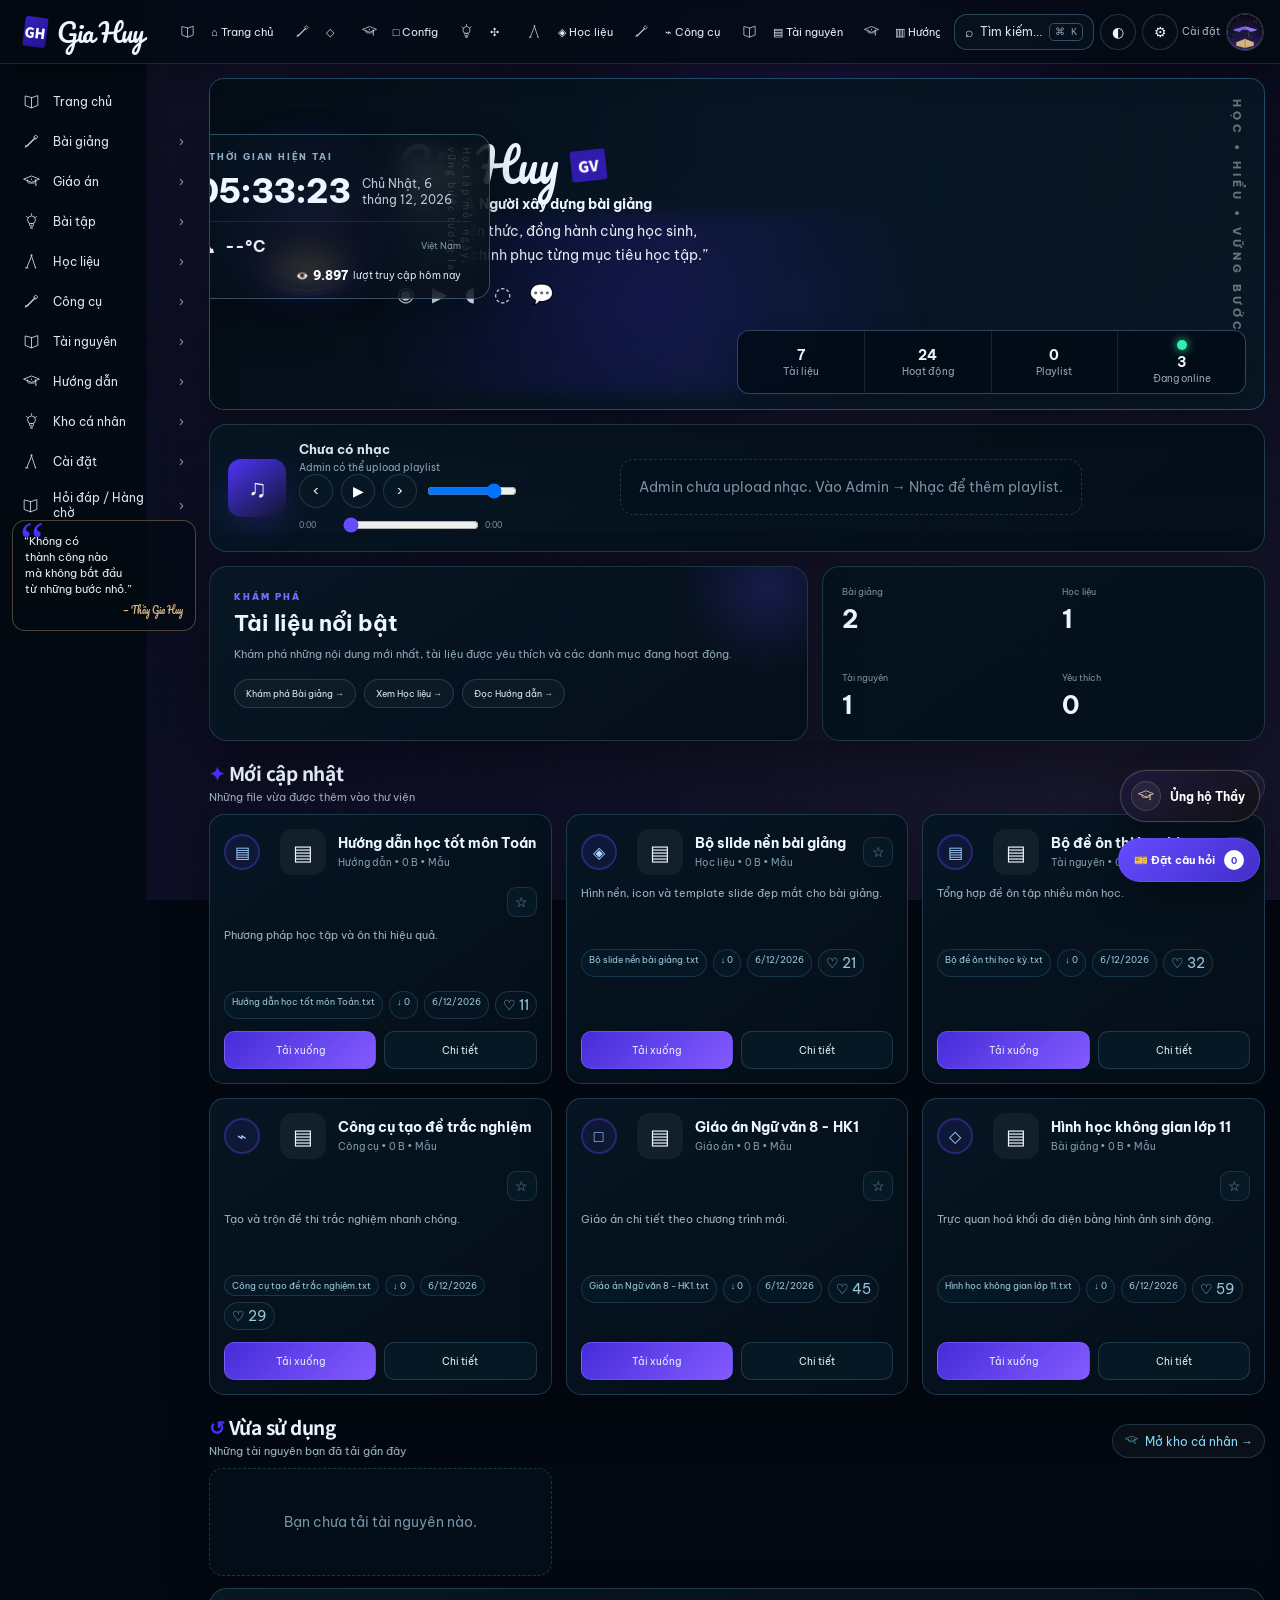
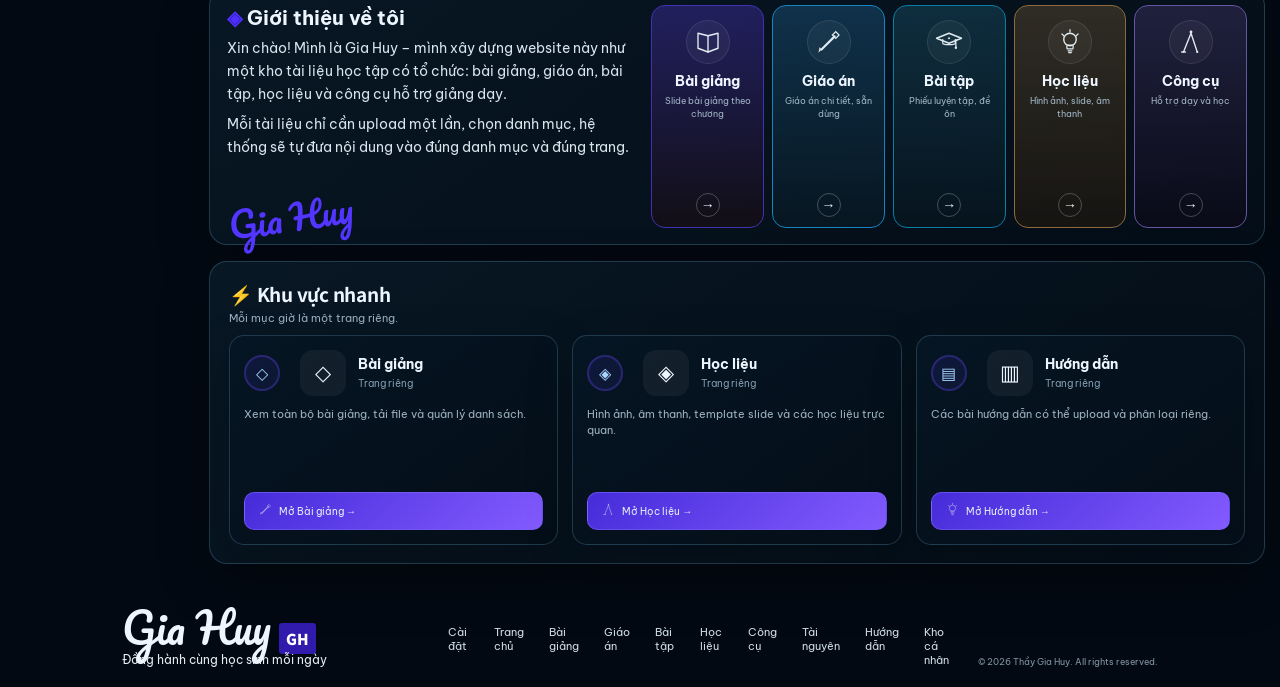
==== commit 6877cb50: "Add files via upload" ====
--- a/index.html
+++ b/index.html
@@ -1,6 +1,409 @@
-<!doctype html><html lang="vi"><head><meta charset="utf-8"><meta name="viewport" content="width=device-width,initial-scale=1"><title>Thầy Gia Huy — Học cùng Gia Huy</title><meta name="description" content="Thầy Gia Huy — Bài giảng, giáo án, tài liệu và hướng dẫn học tập"><link rel="icon" href="assets/favicon.svg"><link rel="preconnect" href="https://fonts.googleapis.com"><link rel="preconnect" href="https://fonts.gstatic.com" crossorigin><link href="https://fonts.googleapis.com/css2?family=Be+Vietnam+Pro:wght@400;500;600;700;800&family=Noto+Sans+JP:wght@500;700;900&family=Pacifico&display=swap" rel="stylesheet"><link rel="stylesheet" href="css/style.css"></head><body><div class="page-bg"></div><div class="page-overlay"></div><div class="petal-layer"></div><header class="topbar"><a class="brand" href="index.html"><span class="brand-mark">GH</span><span class="brand-word">Gia Huy</span></a><nav class="topnav"><a href="index.html">⌂ Trang chủ</a><a href="plugins.html">◇ Bài giảng</a><a href="config.html">□ Config</a><a href="mods.html">✣ Mod</a><a href="assets.html">◈ Học liệu</a><a href="tools.html">⌁ Công cụ</a><a href="resources.html">▤ Tài nguyên</a><a href="guide.html">▥ Hướng dẫn</a><a href="my-library.html">♡ Kho cá nhân</a><a href="#" data-open-ticket-nav>🎫 Hỏi đáp</a></nav><div class="top-actions"><button class="search-pill" id="searchOpen">⌕ <span>Tìm kiếm...</span><kbd>⌘ K</kbd></button><button class="icon-btn" id="themeToggle">◐</button><button class="icon-btn settings-trigger" id="adminOpen" aria-label="Cài đặt">⚙</button><span class="settings-label">Cài đặt</span><button class="mini-avatar" id="avatarBtn"><img src="assets/images/avatar.gif" alt="Avatar"></button></div></header><aside class="sidebar"><div class="side-inner"><a class="side-item" href="index.html"><span class="side-icon">⌂</span><span>Trang chủ</span></a><a class="side-item" href="plugins.html"><span class="side-icon">◇</span><span>Bài giảng</span><span class="chev">›</span></a><a class="side-item" href="config.html"><span class="side-icon">□</span><span>Giáo án</span><span class="chev">›</span></a><a class="side-item" href="mods.html"><span class="side-icon">✣</span><span>Bài tập</span><span class="chev">›</span></a><a class="side-item" href="assets.html"><span class="side-icon">◈</span><span>Học liệu</span><span class="chev">›</span></a><a class="side-item" href="tools.html"><span class="side-icon">⌁</span><span>Công cụ</span><span class="chev">›</span></a><a class="side-item" href="resources.html"><span class="side-icon">▤</span><span>Tài nguyên</span><span class="chev">›</span></a><a class="side-item" href="guide.html"><span class="side-icon">▥</span><span>Hướng dẫn</span><span class="chev">›</span></a><a class="side-item" href="my-library.html"><span class="side-icon">♡</span><span>Kho cá nhân</span><span class="chev">›</span></a><a class="side-item settings-side-link" href="#" data-open-settings><span class="side-icon">⚙</span><span>Cài đặt</span><span class="chev">›</span></a><a class="side-item ticket-side-link" href="#" data-open-ticket-nav><span class="side-icon">🎫</span><span>Hỏi đáp / Hàng chờ</span><span class="chev">›</span></a><div class="side-quote">“Không có<br>thành công nào<br>mà không bắt đầu<br>từ những bước nhỏ.”<small>— Thầy Gia Huy</small></div></div></aside><main class="content" id="top"><div class="announcement-bar shell" id="announcementBar"><span class="announcement-icon">✦</span><span data-announcement-text></span></div><section class="hero shell"><div class="hero-art"></div><div class="hero-glow"></div><div class="hero-profile"><button class="avatar-ring" id="heroAvatarBtn"><img src="assets/images/avatar.gif" alt="Gia Huy avatar"></button><div class="hero-copy"><div class="hero-name"><span class="script">Gia Huy</span><span class="seal">GV</span></div><div class="hero-role">Giáo viên & Người xây dựng bài giảng</div><p>“Chia sẻ kiến thức, đồng hành cùng học sinh,<br>cùng nhau chinh phục từng mục tiêu học tập.”</p><div class="socials"><a href="#">◉</a><a href="#">▶</a><a href="#">◖</a><a href="#">◌</a><a class="social-discord" href="https://discord.gg/your-invite-code" target="_blank" rel="noopener noreferrer" title="Discord">💬</a></div></div></div><div class="clock-card"><div class="clock-label"><span class="status-dot"></span><span>THỜI GIAN HIỆN TẠI</span></div><div class="clock-main"><div class="time" id="liveTime">00:00:00</div><div class="date" id="liveDate">Đang cập nhật ngày</div></div><div class="weather"><span id="weatherIcon">☁</span><strong id="weatherTemp">--°C</strong><small>Việt Nam</small></div><div class="visit-counter">👁️ <b id="liveVisits">0</b> lượt truy cập hôm nay</div><div class="jp-tag">Học tập mỗi ngày, vững bước tương lai</div></div><div class="hero-stats"><div><strong id="heroTotalCount">0</strong><span>Tài liệu</span></div><div><strong>24/7</strong><span>Hoạt động</span></div><div><strong id="heroMusicCount">0</strong><span>Playlist</span></div><div class="online"><i></i><strong id="heroOnlineCount">0</strong><span>Đang online</span></div></div></section>
-<section class="music-home shell"><div class="music-now"><div class="music-cover">♫</div><div><b id="nowMusic">Chưa có nhạc</b><small id="nowArtist">Admin có thể upload playlist</small><div class="music-controls"><button id="musicPrev">‹</button><button id="musicPlay">▶</button><button id="musicNext">›</button><input id="musicVolume" type="range" min="0" max="1" step="0.01" value=".8"></div><div class="music-progress"><span id="musicCurrent">0:00</span><input id="musicSeek" type="range" min="0" max="100" value="0" step="0.1"><span id="musicDuration">0:00</span></div></div></div><div class="music-list" id="musicList"><div class="empty-state" style="padding:18px">Đang tải playlist...</div></div></section>
-<section class="home-insights shell"><div class="insight-card featured"><div class="insight-kicker">KHÁM PHÁ</div><h2>Tài liệu nổi bật</h2><p>Khám phá những nội dung mới nhất, tài liệu được yêu thích và các danh mục đang hoạt động.</p><div class="insight-links"><a href="plugins.html">Khám phá Bài giảng →</a><a href="assets.html">Xem Học liệu →</a><a href="guide.html">Đọc Hướng dẫn →</a></div></div><div class="live-stats"><div><span>Bài giảng</span><b id="homePluginCount">0</b></div><div><span>Học liệu</span><b id="homeAssetCount">0</b></div><div><span>Tài nguyên</span><b id="homeResourceCount">0</b></div><div><span>Yêu thích</span><b id="homeFavCount">0</b></div></div></section><section class="latest shell"><div class="section-head"><div><h2>✦ <span>Mới cập nhật</span></h2><p>Những file vừa được thêm vào thư viện</p></div><a class="section-link" href="resources.html">Xem tất cả →</a></div><div class="resource-cards" id="latestGrid"><div class="empty-state">Đang tải...</div></div></section><section class="history-section shell"><div class="section-head"><div><h2>↺ <span>Vừa sử dụng</span></h2><p>Những tài nguyên bạn đã tải gần đây</p></div><a class="section-link" href="my-library.html">Mở kho cá nhân →</a></div><div class="resource-cards" id="historyGrid"></div></section><section class="intro shell"><div class="intro-copy"><h2><span>◈</span> Giới thiệu về tôi</h2><p>Xin chào! Mình là Gia Huy – mình xây dựng website này như một kho tài liệu học tập có tổ chức: bài giảng, giáo án, bài tập, học liệu và công cụ hỗ trợ giảng dạy.</p><p>Mỗi tài liệu chỉ cần upload một lần, chọn danh mục, hệ thống sẽ tự đưa nội dung vào đúng danh mục và đúng trang.</p><div class="signature">Gia Huy</div></div><div class="category-grid"><a class="cat-card red" href="plugins.html"><span class="cat-icon">◇</span><b>Bài giảng</b><small>Slide bài giảng theo chương</small><em>→</em></a><a class="cat-card blue" href="config.html"><span class="cat-icon">▤</span><b>Giáo án</b><small>Giáo án chi tiết, sẵn dùng</small><em>→</em></a><a class="cat-card cyan" href="mods.html"><span class="cat-icon">⚙</span><b>Bài tập</b><small>Phiếu luyện tập, đề ôn</small><em>→</em></a><a class="cat-card gold" href="assets.html"><span class="cat-icon">◈</span><b>Học liệu</b><small>Hình ảnh, slide, âm thanh</small><em>→</em></a><a class="cat-card purple" href="tools.html"><span class="cat-icon">⌁</span><b>Công cụ</b><small>Hỗ trợ dạy và học</small><em>→</em></a></div></section>
-<section class="section shell"><div class="section-head"><div><h2>⚡ <span>Khu vực nhanh</span></h2><p>Mỗi mục giờ là một trang riêng.</p></div></div><div class="resource-cards"><a class="resource-card" href="plugins.html"><div class="card-top"><span class="resource-icon">◇</span><div><b>Bài giảng</b><small>Trang riêng</small></div></div><p>Xem toàn bộ bài giảng, tải file và quản lý danh sách.</p><div class="card-actions"><span class="small-btn primary">Mở Bài giảng →</span></div></a><a class="resource-card" href="assets.html"><div class="card-top"><span class="resource-icon">◈</span><div><b>Học liệu</b><small>Trang riêng</small></div></div><p>Hình ảnh, âm thanh, template slide và các học liệu trực quan.</p><div class="card-actions"><span class="small-btn primary">Mở Học liệu →</span></div></a><a class="resource-card" href="guide.html"><div class="card-top"><span class="resource-icon">▥</span><div><b>Hướng dẫn</b><small>Trang riêng</small></div></div><p>Các bài hướng dẫn có thể upload và phân loại riêng.</p><div class="card-actions"><span class="small-btn primary">Mở Hướng dẫn →</span></div></a></div></section></main><footer class="footer shell"><div class="footer-brand"><span class="script">Gia Huy</span><span class="seal">GH</span><p>Đồng hành cùng học sinh mỗi ngày</p></div><div class="footer-nav"><a href="#" data-open-settings>Cài đặt</a><a href="index.html">Trang chủ</a><a href="plugins.html">Bài giảng</a><a href="config.html">Giáo án</a><a href="mods.html">Bài tập</a><a href="assets.html">Học liệu</a><a href="tools.html">Công cụ</a><a href="resources.html">Tài nguyên</a><a href="guide.html">Hướng dẫn</a><a href="my-library.html">Kho cá nhân</a></div><small>© 2026 Thầy Gia Huy. All rights reserved.</small></footer><div class="search-modal" id="searchModal" aria-hidden="true"><div class="search-box"><button class="close" id="searchClose">×</button><div class="modal-heading"><span class="modal-kicker">SEARCH</span><b>Tìm kiếm tài nguyên</b><small>Tìm trong toàn bộ thư viện đã upload</small></div><div class="search-input"><span>⌕</span><input id="searchInput" placeholder="Tên file, tiêu đề, danh mục..." autocomplete="off"></div><div class="search-results" id="searchResults"></div></div></div>
-<div class="admin-modal" id="adminModal" aria-hidden="true"><div class="admin-box"><button class="close" id="adminClose">×</button><div class="modal-heading"><span class="modal-kicker">ADMIN CENTER</span><b>Quản trị website</b><small>Đổi avatar, upload tài nguyên, quản lý danh sách và nhạc.</small></div><form class="admin-form" id="adminForm"><label>Mật khẩu quản trị<input id="adminPassword" type="password" placeholder="Nhập mật khẩu"></label><button class="primary-btn" type="submit">Đăng nhập Admin</button><p class="admin-note">Bản tĩnh: quyền này chỉ bảo vệ giao diện trên trình duyệt hiện tại.</p></form><div class="admin-loader hidden" id="adminLoader"><div class="admin-spinner-ring"><span class="admin-spinner-mark">GH</span></div><p>Đang tải bảng quản trị...</p><div class="admin-loader-bar"><i id="adminLoaderBar"></i></div><small>Xác thực & chuẩn bị dữ liệu</small></div><div class="hidden" id="adminPanel"><div class="admin-profile-card"><div class="admin-avatar-preview"><img src="assets/images/avatar.gif" alt="Avatar"></div><div><b>Thầy Gia Huy</b><small>Quản lý profile & thư viện</small></div><span class="admin-badge">ADMIN</span></div><div class="admin-actions"><button class="primary-btn" id="changeAvatarBtn">Đổi ảnh đại diện</button><button class="secondary-btn" id="resetAvatarBtn">Khôi phục avatar</button><button class="secondary-btn" id="logoutAdmin">Đăng xuất</button><input id="avatarInput" type="file" accept="image/*" hidden></div><div class="admin-tabs"><button class="admin-tab active" data-admin-tab="upload">Upload</button><button class="admin-tab" data-admin-tab="library">Thư viện</button><button class="admin-tab" data-admin-tab="music">Nhạc</button><button class="admin-tab" data-admin-tab="stats">Thống kê</button></div><div id="adminWorkspace"></div></div></div></div>
-<div class="toast" id="toast"></div><div class="scroll-progress" id="scrollProgress"></div><button class="back-top" id="backTop">↑</button><script src="js/ticket-center.js"></script><script src="js/script.js"></script></body></html>+<!doctype html>
+<html lang="vi">
+  <head>
+    <meta charset="utf-8" />
+    <meta name="viewport" content="width=device-width,initial-scale=1" />
+    <title>Thầy Gia Huy — Học cùng Gia Huy</title>
+    <meta
+      name="description"
+      content="Thầy Gia Huy — Bài giảng, giáo án, tài liệu và hướng dẫn học tập"
+    />
+    <link rel="icon" href="assets/favicon.svg" />
+    <link rel="preconnect" href="https://fonts.googleapis.com" />
+    <link rel="preconnect" href="https://fonts.gstatic.com" crossorigin />
+    <link
+      href="https://fonts.googleapis.com/css2?family=Be+Vietnam+Pro:wght@400;500;600;700;800&family=Noto+Sans+JP:wght@500;700;900&family=Pacifico&display=swap"
+      rel="stylesheet"
+    />
+    <link rel="stylesheet" href="css/style.css" />
+    <link rel="stylesheet" href="css/enhance.css" />
+  </head>
+  <body>
+    <div class="page-bg"></div>
+    <div class="page-overlay"></div>
+    <div class="petal-layer"></div>
+    <header class="topbar">
+      <a class="brand" href="index.html"
+        ><span class="brand-mark">GH</span
+        ><span class="brand-word">Gia Huy</span></a
+      >
+      <nav class="topnav">
+        <a href="index.html">⌂ Trang chủ</a
+        ><a href="plugins.html" class="topnav-item" title="Bài giảng"><span class="topnav-icon">◇</span><span class="topnav-label">Bài giảng</span></a><a href="config.html">□ Config</a
+        ><a href="mods.html" class="topnav-item" title="Bài tập"><span class="topnav-icon">✣</span><span class="topnav-label">Bài tập</span></a><a href="assets.html">◈ Học liệu</a
+        ><a href="tools.html">⌁ Công cụ</a
+        ><a href="resources.html">▤ Tài nguyên</a
+        ><a href="guide.html">▥ Hướng dẫn</a
+        ><a href="my-library.html">♡ Kho cá nhân</a
+        ><a href="#" data-open-ticket-nav>🎫 Hỏi đáp</a>
+      </nav>
+      <div class="top-actions">
+        <button class="search-pill" id="searchOpen">
+          ⌕ <span>Tìm kiếm...</span><kbd>⌘ K</kbd></button
+        ><button class="icon-btn" id="themeToggle">◐</button
+        ><button
+          class="icon-btn settings-trigger"
+          id="adminOpen"
+          aria-label="Cài đặt"
+        >
+          ⚙</button
+        ><span class="settings-label">Cài đặt</span
+        ><button class="mini-avatar" id="avatarBtn">
+          <img src="assets/images/avatar.gif" alt="Avatar" />
+        </button>
+      </div>
+    </header>
+    <aside class="sidebar">
+      <div class="side-inner">
+        <a class="side-item" href="index.html"
+          ><span class="side-icon">⌂</span><span>Trang chủ</span></a
+        ><a class="side-item" href="plugins.html"
+          ><span class="side-icon">◇</span><span>Bài giảng</span
+          ><span class="chev">›</span></a
+        ><a class="side-item" href="config.html"
+          ><span class="side-icon">□</span><span>Giáo án</span
+          ><span class="chev">›</span></a
+        ><a class="side-item" href="mods.html"
+          ><span class="side-icon">✣</span><span>Bài tập</span
+          ><span class="chev">›</span></a
+        ><a class="side-item" href="assets.html"
+          ><span class="side-icon">◈</span><span>Học liệu</span
+          ><span class="chev">›</span></a
+        ><a class="side-item" href="tools.html"
+          ><span class="side-icon">⌁</span><span>Công cụ</span
+          ><span class="chev">›</span></a
+        ><a class="side-item" href="resources.html"
+          ><span class="side-icon">▤</span><span>Tài nguyên</span
+          ><span class="chev">›</span></a
+        ><a class="side-item" href="guide.html"
+          ><span class="side-icon">▥</span><span>Hướng dẫn</span
+          ><span class="chev">›</span></a
+        ><a class="side-item" href="my-library.html"
+          ><span class="side-icon">♡</span><span>Kho cá nhân</span
+          ><span class="chev">›</span></a
+        ><a class="side-item settings-side-link" href="#" data-open-settings
+          ><span class="side-icon">⚙</span><span>Cài đặt</span
+          ><span class="chev">›</span></a
+        ><a class="side-item ticket-side-link" href="#" data-open-ticket-nav
+          ><span class="side-icon">🎫</span><span>Hỏi đáp / Hàng chờ</span
+          ><span class="chev">›</span></a
+        >
+        <div class="side-quote">
+          “Không có<br />thành công nào<br />mà không bắt đầu<br />từ những bước
+          nhỏ.”<small>— Thầy Gia Huy</small>
+        </div>
+      </div>
+    </aside>
+    <main class="content" id="top">
+      <div class="announcement-bar shell" id="announcementBar">
+        <span class="announcement-icon">✦</span
+        ><span data-announcement-text></span>
+      </div>
+      <section class="hero shell">
+        <div class="hero-art"></div>
+        <div class="hero-glow"></div>
+        <div class="hero-profile">
+          <button class="avatar-ring" id="heroAvatarBtn">
+            <img src="assets/images/avatar.gif" alt="Gia Huy avatar" />
+          </button>
+          <div class="hero-copy">
+            <div class="hero-name">
+              <span class="script">Gia Huy</span><span class="seal">GV</span>
+            </div>
+            <div class="hero-role">Giáo viên & Người xây dựng bài giảng</div>
+            <p>
+              “Chia sẻ kiến thức, đồng hành cùng học sinh,<br />cùng nhau chinh
+              phục từng mục tiêu học tập.”
+            </p>
+            <div class="socials">
+              <a href="#">◉</a><a href="#">▶</a><a href="#">◖</a
+              ><a href="#">◌</a
+              ><a
+                class="social-discord"
+                href="https://discord.gg/your-invite-code"
+                target="_blank"
+                rel="noopener noreferrer"
+                title="Discord"
+                >💬</a
+              >
+            </div>
+          </div>
+        </div>
+        <div class="clock-card">
+          <div class="clock-label">
+            <span class="status-dot"></span><span>THỜI GIAN HIỆN TẠI</span>
+          </div>
+          <div class="clock-main">
+            <div class="time" id="liveTime">00:00:00</div>
+            <div class="date" id="liveDate">Đang cập nhật ngày</div>
+          </div>
+          <div class="weather">
+            <span id="weatherIcon">☁</span><strong id="weatherTemp">--°C</strong
+            ><small>Việt Nam</small>
+          </div>
+          <div class="visit-counter">
+            👁️ <b id="liveVisits">0</b> lượt truy cập hôm nay
+          </div>
+          <div class="jp-tag">Học tập mỗi ngày, vững bước tương lai</div>
+        </div>
+        <div class="hero-stats">
+          <div><strong id="heroTotalCount">0</strong><span>Tài liệu</span></div>
+          <div><strong>24/7</strong><span>Hoạt động</span></div>
+          <div><strong id="heroMusicCount">0</strong><span>Playlist</span></div>
+          <div class="online">
+            <i></i><strong id="heroOnlineCount">0</strong
+            ><span>Đang online</span>
+          </div>
+        </div>
+      </section>
+      <section class="music-home shell">
+        <div class="music-now">
+          <div class="music-cover">♫</div>
+          <div>
+            <b id="nowMusic">Chưa có nhạc</b
+            ><small id="nowArtist">Admin có thể upload playlist</small>
+            <div class="music-controls">
+              <button id="musicPrev">‹</button><button id="musicPlay">▶</button
+              ><button id="musicNext">›</button
+              ><input
+                id="musicVolume"
+                type="range"
+                min="0"
+                max="1"
+                step="0.01"
+                value=".8"
+              />
+            </div>
+            <div class="music-progress">
+              <span id="musicCurrent">0:00</span
+              ><input
+                id="musicSeek"
+                type="range"
+                min="0"
+                max="100"
+                value="0"
+                step="0.1"
+              /><span id="musicDuration">0:00</span>
+            </div>
+          </div>
+        </div>
+        <div class="music-list" id="musicList">
+          <div class="empty-state" style="padding: 18px">
+            Đang tải playlist...
+          </div>
+        </div>
+      </section>
+      <section class="home-insights shell">
+        <div class="insight-card featured">
+          <div class="insight-kicker">KHÁM PHÁ</div>
+          <h2>Tài liệu nổi bật</h2>
+          <p>
+            Khám phá những nội dung mới nhất, tài liệu được yêu thích và các
+            danh mục đang hoạt động.
+          </p>
+          <div class="insight-links">
+            <a href="plugins.html">Khám phá Bài giảng →</a
+            ><a href="assets.html">Xem Học liệu →</a
+            ><a href="guide.html">Đọc Hướng dẫn →</a>
+          </div>
+        </div>
+        <div class="live-stats">
+          <div><span>Bài giảng</span><b id="homePluginCount">0</b></div>
+          <div><span>Học liệu</span><b id="homeAssetCount">0</b></div>
+          <div><span>Tài nguyên</span><b id="homeResourceCount">0</b></div>
+          <div><span>Yêu thích</span><b id="homeFavCount">0</b></div>
+        </div>
+      </section>
+      <section class="latest shell">
+        <div class="section-head">
+          <div>
+            <h2>✦ <span>Mới cập nhật</span></h2>
+            <p>Những file vừa được thêm vào thư viện</p>
+          </div>
+          <a class="section-link" href="resources.html">Xem tất cả →</a>
+        </div>
+        <div class="resource-cards" id="latestGrid">
+          <div class="empty-state">Đang tải...</div>
+        </div>
+      </section>
+      <section class="history-section shell">
+        <div class="section-head">
+          <div>
+            <h2>↺ <span>Vừa sử dụng</span></h2>
+            <p>Những tài nguyên bạn đã tải gần đây</p>
+          </div>
+          <a class="section-link" href="my-library.html">Mở kho cá nhân →</a>
+        </div>
+        <div class="resource-cards" id="historyGrid"></div>
+      </section>
+      <section class="intro shell">
+        <div class="intro-copy">
+          <h2><span>◈</span> Giới thiệu về tôi</h2>
+          <p>
+            Xin chào! Mình là Gia Huy – mình xây dựng website này như một kho
+            tài liệu học tập có tổ chức: bài giảng, giáo án, bài tập, học liệu
+            và công cụ hỗ trợ giảng dạy.
+          </p>
+          <p>
+            Mỗi tài liệu chỉ cần upload một lần, chọn danh mục, hệ thống sẽ tự
+            đưa nội dung vào đúng danh mục và đúng trang.
+          </p>
+          <div class="signature">Gia Huy</div>
+        </div>
+        <div class="category-grid">
+          <a class="cat-card red" href="plugins.html"
+            ><span class="cat-icon">◇</span><b>Bài giảng</b
+            ><small>Slide bài giảng theo chương</small><em>→</em></a
+          ><a class="cat-card blue" href="config.html"
+            ><span class="cat-icon">▤</span><b>Giáo án</b
+            ><small>Giáo án chi tiết, sẵn dùng</small><em>→</em></a
+          ><a class="cat-card cyan" href="mods.html"
+            ><span class="cat-icon">⚙</span><b>Bài tập</b
+            ><small>Phiếu luyện tập, đề ôn</small><em>→</em></a
+          ><a class="cat-card gold" href="assets.html"
+            ><span class="cat-icon">◈</span><b>Học liệu</b
+            ><small>Hình ảnh, slide, âm thanh</small><em>→</em></a
+          ><a class="cat-card purple" href="tools.html"
+            ><span class="cat-icon">⌁</span><b>Công cụ</b
+            ><small>Hỗ trợ dạy và học</small><em>→</em></a
+          >
+        </div>
+      </section>
+      <section class="section shell">
+        <div class="section-head">
+          <div>
+            <h2>⚡ <span>Khu vực nhanh</span></h2>
+            <p>Mỗi mục giờ là một trang riêng.</p>
+          </div>
+        </div>
+        <div class="resource-cards">
+          <a class="resource-card" href="plugins.html"
+            ><div class="card-top">
+              <span class="resource-icon">◇</span>
+              <div><b>Bài giảng</b><small>Trang riêng</small></div>
+            </div>
+            <p>Xem toàn bộ bài giảng, tải file và quản lý danh sách.</p>
+            <div class="card-actions">
+              <span class="small-btn primary">Mở Bài giảng →</span>
+            </div></a
+          ><a class="resource-card" href="assets.html"
+            ><div class="card-top">
+              <span class="resource-icon">◈</span>
+              <div><b>Học liệu</b><small>Trang riêng</small></div>
+            </div>
+            <p>Hình ảnh, âm thanh, template slide và các học liệu trực quan.</p>
+            <div class="card-actions">
+              <span class="small-btn primary">Mở Học liệu →</span>
+            </div></a
+          ><a class="resource-card" href="guide.html"
+            ><div class="card-top">
+              <span class="resource-icon">▥</span>
+              <div><b>Hướng dẫn</b><small>Trang riêng</small></div>
+            </div>
+            <p>Các bài hướng dẫn có thể upload và phân loại riêng.</p>
+            <div class="card-actions">
+              <span class="small-btn primary">Mở Hướng dẫn →</span>
+            </div></a
+          >
+        </div>
+      </section>
+    </main>
+    <footer class="footer shell">
+      <div class="footer-brand">
+        <span class="script">Gia Huy</span><span class="seal">GH</span>
+        <p>Đồng hành cùng học sinh mỗi ngày</p>
+      </div>
+      <div class="footer-nav">
+        <a href="#" data-open-settings>Cài đặt</a
+        ><a href="index.html">Trang chủ</a><a href="plugins.html">Bài giảng</a
+        ><a href="config.html">Giáo án</a><a href="mods.html">Bài tập</a
+        ><a href="assets.html">Học liệu</a><a href="tools.html">Công cụ</a
+        ><a href="resources.html">Tài nguyên</a
+        ><a href="guide.html">Hướng dẫn</a
+        ><a href="my-library.html">Kho cá nhân</a>
+      </div>
+      <small>© 2026 Thầy Gia Huy. All rights reserved.</small>
+    </footer>
+    <div class="search-modal" id="searchModal" aria-hidden="true">
+      <div class="search-box">
+        <button class="close" id="searchClose">×</button>
+        <div class="modal-heading">
+          <span class="modal-kicker">SEARCH</span><b>Tìm kiếm tài nguyên</b
+          ><small>Tìm trong toàn bộ thư viện đã upload</small>
+        </div>
+        <div class="search-input">
+          <span>⌕</span
+          ><input
+            id="searchInput"
+            placeholder="Tên file, tiêu đề, danh mục..."
+            autocomplete="off"
+          />
+        </div>
+        <div class="search-results" id="searchResults"></div>
+      </div>
+    </div>
+    <div class="admin-modal" id="adminModal" aria-hidden="true">
+      <div class="admin-box">
+        <button class="close" id="adminClose">×</button>
+        <div class="modal-heading">
+          <span class="modal-kicker">ADMIN CENTER</span><b>Quản trị website</b
+          ><small
+            >Đổi avatar, upload tài nguyên, quản lý danh sách và nhạc.</small
+          >
+        </div>
+        <form class="admin-form" id="adminForm">
+          <label
+            >Mật khẩu quản trị<input
+              id="adminPassword"
+              type="password"
+              placeholder="Nhập mật khẩu" /></label
+          ><button class="primary-btn" type="submit">Đăng nhập Admin</button>
+          <p class="admin-note">
+            Bản tĩnh: quyền này chỉ bảo vệ giao diện trên trình duyệt hiện tại.
+          </p>
+        </form>
+        <div class="admin-loader hidden" id="adminLoader">
+          <div class="admin-spinner-ring">
+            <span class="admin-spinner-mark">GH</span>
+          </div>
+          <p>Đang tải bảng quản trị...</p>
+          <div class="admin-loader-bar"><i id="adminLoaderBar"></i></div>
+          <small>Xác thực & chuẩn bị dữ liệu</small>
+        </div>
+        <div class="hidden" id="adminPanel">
+          <div class="admin-profile-card">
+            <div class="admin-avatar-preview">
+              <img src="assets/images/avatar.gif" alt="Avatar" />
+            </div>
+            <div>
+              <b>Thầy Gia Huy</b><small>Quản lý profile & thư viện</small>
+            </div>
+            <span class="admin-badge">ADMIN</span>
+          </div>
+          <div class="admin-actions">
+            <button class="primary-btn" id="changeAvatarBtn">
+              Đổi ảnh đại diện</button
+            ><button class="secondary-btn" id="resetAvatarBtn">
+              Khôi phục avatar</button
+            ><button class="secondary-btn" id="logoutAdmin">Đăng xuất</button
+            ><input id="avatarInput" type="file" accept="image/*" hidden />
+          </div>
+          <div class="admin-tabs">
+            <button class="admin-tab active" data-admin-tab="upload">
+              Upload</button
+            ><button class="admin-tab" data-admin-tab="library">Thư viện</button
+            ><button class="admin-tab" data-admin-tab="music">Nhạc</button
+            ><button class="admin-tab" data-admin-tab="stats">Thống kê</button>
+          </div>
+          <div id="adminWorkspace"></div>
+        </div>
+      </div>
+    </div>
+    <div class="toast" id="toast"></div>
+    <div class="scroll-progress" id="scrollProgress"></div>
+    <button class="back-top" id="backTop">↑</button>
+    <script src="js/ticket-center.js"></script>
+    <script src="js/enhance.js"></script>
+    <script src="js/script.js"></script>
+  </body>
+</html>
--- a/css/enhance.css
+++ b/css/enhance.css
@@ -0,0 +1,354 @@
+/* ===== V11 ENHANCED FEATURES ===== */
+
+/* 1. PAGE TRANSITION ANIMATION */
+@keyframes slideInFromRight {
+  from {
+    opacity: 0;
+    transform: translateX(60px);
+  }
+  to {
+    opacity: 1;
+    transform: translateX(0);
+  }
+}
+
+@keyframes slideOutToLeft {
+  from {
+    opacity: 1;
+    transform: translateX(0);
+  }
+  to {
+    opacity: 0;
+    transform: translateX(-60px);
+  }
+}
+
+main.content {
+  animation: slideInFromRight 0.48s cubic-bezier(0.16, 1, 0.3, 1);
+}
+
+main.content.page-exit {
+  animation: slideOutToLeft 0.38s cubic-bezier(0.16, 1, 0.3, 1) forwards;
+}
+
+/* 2. TOPNAV ICON TOOLTIP ENHANCEMENT */
+.topnav a {
+  position: relative;
+  display: flex;
+  align-items: center;
+  gap: 8px;
+  overflow: visible;
+}
+
+.topnav-label {
+  display: none;
+  opacity: 0;
+  transition: opacity 0.22s ease;
+}
+
+.topnav a:hover .topnav-label {
+  display: inline;
+  opacity: 1;
+}
+
+.topnav a::after {
+  content: attr(data-tooltip);
+  position: absolute;
+  bottom: -28px;
+  left: 50%;
+  transform: translateX(-50%) scale(0.8);
+  background: linear-gradient(135deg, rgba(79, 48, 255, 0.95), rgba(102, 76, 255, 0.95));
+  color: #fff;
+  padding: 6px 10px;
+  border-radius: 6px;
+  font-size: 10px;
+  white-space: nowrap;
+  opacity: 0;
+  pointer-events: none;
+  transition: opacity 0.2s ease, transform 0.2s cubic-bezier(0.2, 0.8, 0.2, 1);
+  z-index: 100;
+  box-shadow: 0 8px 16px rgba(0, 0, 0, 0.3);
+}
+
+.topnav a:hover::after {
+  opacity: 1;
+  transform: translateX(-50%) scale(1);
+}
+
+/* Tooltip arrow */
+.topnav a::before {
+  content: '';
+  position: absolute;
+  bottom: -4px;
+  left: 50%;
+  transform: translateX(-50%) scaleY(0);
+  width: 0;
+  height: 0;
+  border-left: 6px solid transparent;
+  border-right: 6px solid transparent;
+  border-bottom: 6px solid rgba(79, 48, 255, 0.95);
+  opacity: 0;
+  transition: opacity 0.2s ease;
+  z-index: 99;
+}
+
+.topnav a:hover::before {
+  opacity: 1;
+}
+
+/* 3. ADMIN MAXIMIZE BUTTON */
+.admin-maximize-btn {
+  position: fixed;
+  top: 50%;
+  right: 20px;
+  transform: translateY(-50%);
+  z-index: 150;
+  width: 44px;
+  height: 44px;
+  border-radius: 12px;
+  border: 1px solid rgba(106, 75, 255, 0.4);
+  background: linear-gradient(135deg, rgba(79, 48, 255, 0.16), rgba(79, 48, 255, 0.08));
+  color: #9db0ff;
+  font-size: 18px;
+  cursor: pointer;
+  display: none;
+  place-items: center;
+  backdrop-filter: blur(8px);
+  transition: all 0.2s ease;
+}
+
+.admin-maximize-btn:hover {
+  border-color: rgba(106, 75, 255, 0.8);
+  background: rgba(79, 48, 255, 0.25);
+  color: #fff;
+  transform: translateY(-50%) scale(1.05);
+}
+
+#adminModal.open .admin-maximize-btn {
+  display: grid;
+}
+
+#adminModal.fullscreen .admin-box {
+  width: 95vw !important;
+  max-height: 95vh !important;
+  max-width: 1400px;
+}
+
+#adminModal.fullscreen .admin-maximize-btn::after {
+  content: '⛶';
+}
+
+#adminModal:not(.fullscreen) .admin-maximize-btn::after {
+  content: '⛶';
+}
+
+/* 4. SIDE QUOTE ANIMATION */
+.side-quote {
+  position: relative;
+  overflow: hidden;
+}
+
+.side-quote-text {
+  animation: quoteAppear 0.8s ease forwards;
+  opacity: 0;
+}
+
+.side-quote.show-quote .side-quote-text {
+  opacity: 1;
+}
+
+@keyframes quoteAppear {
+  0% {
+    opacity: 0;
+    transform: translateY(10px);
+  }
+  100% {
+    opacity: 1;
+    transform: translateY(0);
+  }
+}
+
+.side-quote-icon {
+  position: absolute;
+  bottom: 8px;
+  right: 8px;
+  width: 24px;
+  height: 24px;
+  display: grid;
+  place-items: center;
+  background: rgba(214, 180, 123, 0.12);
+  border-radius: 50%;
+  cursor: pointer;
+  opacity: 0;
+  transition: all 0.3s ease;
+  transform: scale(0.6);
+}
+
+.side-quote:hover .side-quote-icon {
+  opacity: 1;
+  transform: scale(1);
+}
+
+.side-quote-icon:hover {
+  background: rgba(214, 180, 123, 0.3);
+  box-shadow: 0 0 12px rgba(214, 180, 123, 0.3);
+}
+
+/* 5. CLOCK CARD POSITION FIX */
+.clock-card {
+  transform: translateX(-20px) !important;
+  margin-right: 20px;
+}
+
+@media (max-width: 960px) {
+  .clock-card {
+    transform: translateX(0) !important;
+    margin-right: 0;
+  }
+}
+
+/* 6. RESOURCE CARD AVATAR */
+.resource-card .card-avatar {
+  width: 36px;
+  height: 36px;
+  border-radius: 50%;
+  overflow: hidden;
+  border: 2px solid rgba(106, 75, 255, 0.3);
+  display: flex;
+  align-items: center;
+  justify-content: center;
+  background: linear-gradient(135deg, rgba(79, 48, 255, 0.12), rgba(102, 76, 255, 0.08));
+  flex-shrink: 0;
+  margin-right: 8px;
+}
+
+.resource-card .card-avatar img {
+  width: 100%;
+  height: 100%;
+  object-fit: cover;
+}
+
+.resource-card .card-avatar-default {
+  font-size: 18px;
+  width: 100%;
+  height: 100%;
+  display: flex;
+  align-items: center;
+  justify-content: center;
+}
+
+.resource-card .card-top {
+  display: flex;
+  gap: 12px;
+  align-items: center;
+  flex-wrap: wrap;
+}
+
+/* 7. GENERAL VISUAL ENHANCEMENTS */
+.hero {
+  background: linear-gradient(135deg, rgba(5, 18, 30, 0.96), rgba(10, 28, 43, 0.88)) !important;
+  border: 1px solid rgba(91, 182, 230, 0.35);
+  box-shadow: 0 24px 64px rgba(0, 0, 0, 0.22);
+}
+
+.resource-card {
+  background: linear-gradient(145deg, rgba(6, 22, 35, 0.96), rgba(4, 14, 24, 0.98)) !important;
+  border: 1px solid rgba(96, 162, 202, 0.28);
+  box-shadow: 0 16px 48px rgba(0, 0, 0, 0.2);
+  transition: all 0.3s cubic-bezier(0.2, 0.8, 0.2, 1);
+}
+
+.resource-card:hover {
+  transform: translateY(-6px);
+  border-color: rgba(93, 65, 255, 0.6);
+  box-shadow: 0 24px 64px rgba(79, 48, 255, 0.18);
+}
+
+.section,
+.intro,
+.music-home {
+  background: linear-gradient(145deg, rgba(8, 24, 37, 0.96), rgba(4, 14, 24, 0.94)) !important;
+  border: 1px solid rgba(102, 164, 198, 0.28);
+  box-shadow: 0 20px 55px rgba(0, 0, 0, 0.18);
+}
+
+.cat-card {
+  transition: all 0.3s cubic-bezier(0.2, 0.8, 0.2, 1);
+  border-radius: 16px;
+}
+
+.cat-card:hover {
+  transform: translateY(-8px);
+  box-shadow: 0 20px 48px rgba(0, 0, 0, 0.25);
+}
+
+/* 8. SMOOTH TRANSITIONS */
+* {
+  transition-property: background-color, border-color, box-shadow, transform, opacity;
+  transition-duration: 0.2s;
+  transition-timing-function: ease;
+}
+
+button,
+a {
+  transition-duration: 0.18s;
+}
+
+/* 9. LOADING ANIMATION IMPROVE */
+.admin-loader {
+  animation: adminLoaderFade 0.4s ease;
+}
+
+@keyframes adminLoaderFade {
+  from {
+    opacity: 0;
+    transform: scale(0.98);
+  }
+  to {
+    opacity: 1;
+    transform: scale(1);
+  }
+}
+
+/* 10. MOBILE RESPONSIVE ENHANCEMENTS */
+@media (max-width: 650px) {
+  .topnav-label {
+    display: none !important;
+  }
+
+  .clock-card {
+    transform: translateX(0) !important;
+  }
+
+  .side-quote-icon {
+    opacity: 1 !important;
+    transform: scale(1) !important;
+  }
+}
+
+/* 11. LIGHT THEME ENHANCEMENTS */
+.light-theme .hero {
+  background: linear-gradient(135deg, #fbfdff, #eef5f9) !important;
+  border-color: rgba(30, 105, 145, 0.22);
+}
+
+.light-theme .resource-card {
+  background: linear-gradient(145deg, #fbfdff, #eef5f9) !important;
+  border-color: rgba(53, 112, 145, 0.22);
+}
+
+.light-theme .section,
+.light-theme .intro,
+.light-theme .music-home {
+  background: linear-gradient(145deg, #fbfdff, #eef5f9) !important;
+  border-color: rgba(30, 105, 145, 0.22);
+}
+
+.light-theme .topnav a::after {
+  background: linear-gradient(135deg, rgba(79, 48, 255, 0.9), rgba(102, 76, 255, 0.9));
+  color: #fff;
+}
+
+.light-theme .topnav a::before {
+  border-bottom-color: rgba(79, 48, 255, 0.9);
+}
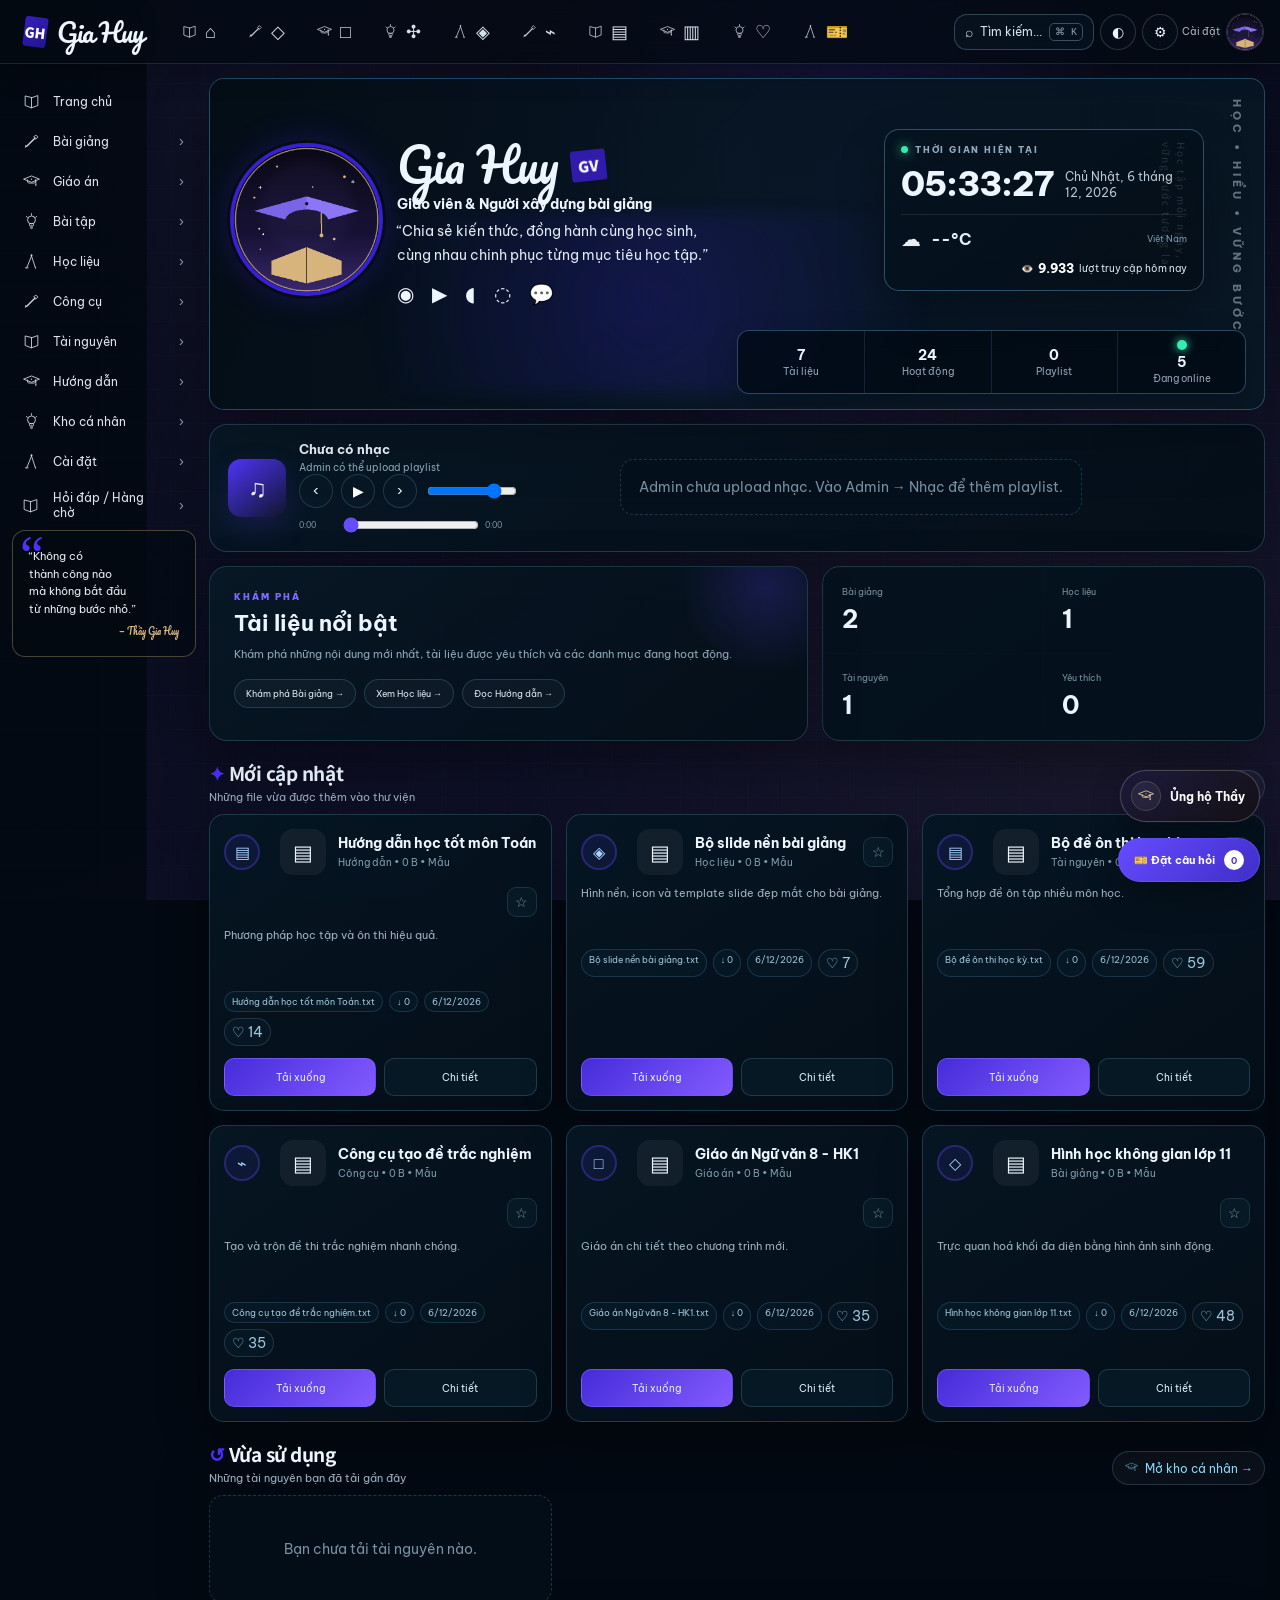
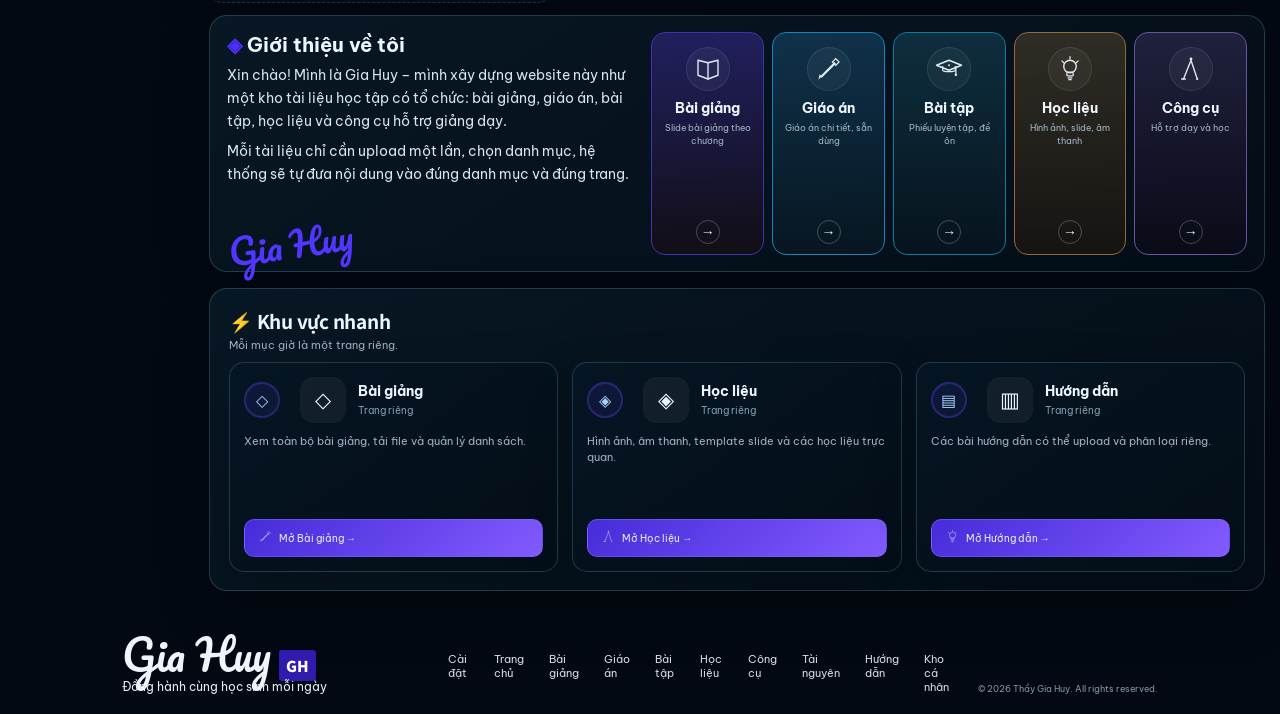
==== commit 03680992: "Add files via upload" ====
--- a/index.html
+++ b/index.html
@@ -28,14 +28,16 @@
         ><span class="brand-word">Gia Huy</span></a
       >
       <nav class="topnav">
-        <a href="index.html">⌂ Trang chủ</a
-        ><a href="plugins.html" class="topnav-item" title="Bài giảng"><span class="topnav-icon">◇</span><span class="topnav-label">Bài giảng</span></a><a href="config.html">□ Config</a
-        ><a href="mods.html" class="topnav-item" title="Bài tập"><span class="topnav-icon">✣</span><span class="topnav-label">Bài tập</span></a><a href="assets.html">◈ Học liệu</a
-        ><a href="tools.html">⌁ Công cụ</a
-        ><a href="resources.html">▤ Tài nguyên</a
-        ><a href="guide.html">▥ Hướng dẫn</a
-        ><a href="my-library.html">♡ Kho cá nhân</a
-        ><a href="#" data-open-ticket-nav>🎫 Hỏi đáp</a>
+        <a href="index.html" class="topnav-item" title="Trang chủ"><span class="topnav-icon">⌂</span><span class="topnav-label">Trang chủ</span></a>
+        <a href="plugins.html" class="topnav-item" title="Bài giảng"><span class="topnav-icon">◇</span><span class="topnav-label">Bài giảng</span></a>
+        <a href="config.html" class="topnav-item" title="Giáo án"><span class="topnav-icon">□</span><span class="topnav-label">Giáo án</span></a>
+        <a href="mods.html" class="topnav-item" title="Bài tập"><span class="topnav-icon">✣</span><span class="topnav-label">Bài tập</span></a>
+        <a href="assets.html" class="topnav-item" title="Học liệu"><span class="topnav-icon">◈</span><span class="topnav-label">Học liệu</span></a>
+        <a href="tools.html" class="topnav-item" title="Công cụ"><span class="topnav-icon">⌁</span><span class="topnav-label">Công cụ</span></a>
+        <a href="resources.html" class="topnav-item" title="Tài nguyên"><span class="topnav-icon">▤</span><span class="topnav-label">Tài nguyên</span></a>
+        <a href="guide.html" class="topnav-item" title="Hướng dẫn"><span class="topnav-icon">▥</span><span class="topnav-label">Hướng dẫn</span></a>
+        <a href="my-library.html" class="topnav-item" title="Kho cá nhân"><span class="topnav-icon">♡</span><span class="topnav-label">Kho cá nhân</span></a>
+        <a href="#" class="topnav-item" data-open-ticket-nav title="Hỏi đáp"><span class="topnav-icon">🎫</span><span class="topnav-label">Hỏi đáp</span></a>
       </nav>
       <div class="top-actions">
         <button class="search-pill" id="searchOpen">
--- a/css/enhance.css
+++ b/css/enhance.css
@@ -24,75 +24,90 @@
 }
 
 main.content {
-  animation: slideInFromRight 0.48s cubic-bezier(0.16, 1, 0.3, 1);
+  animation: slideInFromRight 0.48s cubic-bezier(0.16, 1, 0.3, 1) !important;
+  opacity: 1 !important;
 }
 
 main.content.page-exit {
-  animation: slideOutToLeft 0.38s cubic-bezier(0.16, 1, 0.3, 1) forwards;
+  animation: slideOutToLeft 0.38s cubic-bezier(0.16, 1, 0.3, 1) forwards !important;
 }
 
 /* 2. TOPNAV ICON TOOLTIP ENHANCEMENT */
-.topnav a {
+.topnav a.topnav-item {
   position: relative;
-  display: flex;
+  display: inline-flex;
   align-items: center;
-  gap: 8px;
+  gap: 0;
+  padding: 9px 10px !important;
   overflow: visible;
+  border: 1px solid transparent !important;
+  background: transparent !important;
+}
+
+.topnav a.topnav-item:hover {
+  background: rgba(79, 48, 255, 0.1) !important;
+  border: 1px solid rgba(79, 48, 255, 0.3) !important;
+}
+
+.topnav-icon {
+  font-size: 18px;
+  display: inline-block;
+  width: auto;
 }
 
 .topnav-label {
-  display: none;
-  opacity: 0;
-  transition: opacity 0.22s ease;
-}
-
-.topnav a:hover .topnav-label {
-  display: inline;
-  opacity: 1;
-}
-
-.topnav a::after {
-  content: attr(data-tooltip);
+  display: none !important;
+  opacity: 0;
+  width: 0;
+  height: 0;
+  overflow: hidden;
+}
+
+/* Tooltip */
+.topnav a.topnav-item::after {
+  content: attr(title);
   position: absolute;
-  bottom: -28px;
+  bottom: -32px;
   left: 50%;
-  transform: translateX(-50%) scale(0.8);
-  background: linear-gradient(135deg, rgba(79, 48, 255, 0.95), rgba(102, 76, 255, 0.95));
+  transform: translateX(-50%) scale(0.7);
+  background: linear-gradient(135deg, rgba(79, 48, 255, 0.98), rgba(102, 76, 255, 0.98));
   color: #fff;
-  padding: 6px 10px;
-  border-radius: 6px;
-  font-size: 10px;
+  padding: 7px 12px;
+  border-radius: 8px;
+  font-size: 11px;
+  font-weight: 600;
   white-space: nowrap;
   opacity: 0;
   pointer-events: none;
-  transition: opacity 0.2s ease, transform 0.2s cubic-bezier(0.2, 0.8, 0.2, 1);
-  z-index: 100;
-  box-shadow: 0 8px 16px rgba(0, 0, 0, 0.3);
-}
-
-.topnav a:hover::after {
+  transition: all 0.22s cubic-bezier(0.2, 0.8, 0.2, 1);
+  z-index: 1000;
+  box-shadow: 0 10px 24px rgba(79, 48, 255, 0.4);
+}
+
+.topnav a.topnav-item:hover::after {
   opacity: 1;
   transform: translateX(-50%) scale(1);
+  bottom: -28px;
 }
 
 /* Tooltip arrow */
-.topnav a::before {
+.topnav a.topnav-item::before {
   content: '';
   position: absolute;
-  bottom: -4px;
+  bottom: -12px;
   left: 50%;
-  transform: translateX(-50%) scaleY(0);
+  transform: translateX(-50%);
   width: 0;
   height: 0;
-  border-left: 6px solid transparent;
-  border-right: 6px solid transparent;
-  border-bottom: 6px solid rgba(79, 48, 255, 0.95);
-  opacity: 0;
-  transition: opacity 0.2s ease;
-  z-index: 99;
-}
-
-.topnav a:hover::before {
+  border-left: 7px solid transparent;
+  border-right: 7px solid transparent;
+  border-top: 7px solid rgba(79, 48, 255, 0.98);
+  opacity: 0;
+  transition: opacity 0.22s ease;
+  z-index: 999;
+}
+
+.topnav a.topnav-item:hover::before {
   opacity: 1;
 }
 
@@ -146,11 +161,20 @@
 .side-quote {
   position: relative;
   overflow: hidden;
+  min-height: auto;
+  max-height: none;
+  padding: 17px 16px !important;
+  margin: 0 !important;
+  bottom: auto !important;
+  line-height: 1.6 !important;
 }
 
 .side-quote-text {
-  animation: quoteAppear 0.8s ease forwards;
-  opacity: 0;
+  animation: quoteAppear 0.6s ease forwards;
+  opacity: 0;
+  display: block;
+  width: 100%;
+  line-height: 1.6;
 }
 
 .side-quote.show-quote .side-quote-text {
@@ -160,7 +184,7 @@
 @keyframes quoteAppear {
   0% {
     opacity: 0;
-    transform: translateY(10px);
+    transform: translateY(8px);
   }
   100% {
     opacity: 1;
@@ -170,18 +194,20 @@
 
 .side-quote-icon {
   position: absolute;
-  bottom: 8px;
-  right: 8px;
-  width: 24px;
-  height: 24px;
+  bottom: 12px;
+  right: 10px;
+  width: 28px;
+  height: 28px;
   display: grid;
   place-items: center;
-  background: rgba(214, 180, 123, 0.12);
+  background: rgba(214, 180, 123, 0.15);
   border-radius: 50%;
   cursor: pointer;
   opacity: 0;
-  transition: all 0.3s ease;
-  transform: scale(0.6);
+  transition: all 0.28s ease;
+  transform: scale(0.65);
+  font-size: 14px;
+  border: 1px solid rgba(214, 180, 123, 0.2);
 }
 
 .side-quote:hover .side-quote-icon {
@@ -190,20 +216,35 @@
 }
 
 .side-quote-icon:hover {
-  background: rgba(214, 180, 123, 0.3);
-  box-shadow: 0 0 12px rgba(214, 180, 123, 0.3);
+  background: rgba(214, 180, 123, 0.28);
+  box-shadow: 0 0 14px rgba(214, 180, 123, 0.35);
+  transform: scale(1.1);
 }
 
 /* 5. CLOCK CARD POSITION FIX */
 .clock-card {
-  transform: translateX(-20px) !important;
-  margin-right: 20px;
+  right: 60px !important;
+  left: auto !important;
+  top: 50px !important;
+  margin: 0 !important;
+  padding: 14px 16px !important;
+  width: 320px !important;
+}
+
+@media (max-width: 1200px) {
+  .clock-card {
+    right: 40px !important;
+    width: 300px !important;
+  }
 }
 
 @media (max-width: 960px) {
   .clock-card {
-    transform: translateX(0) !important;
-    margin-right: 0;
+    position: relative;
+    right: auto !important;
+    top: auto !important;
+    width: 100% !important;
+    margin: 14px 0 0 0 !important;
   }
 }
 
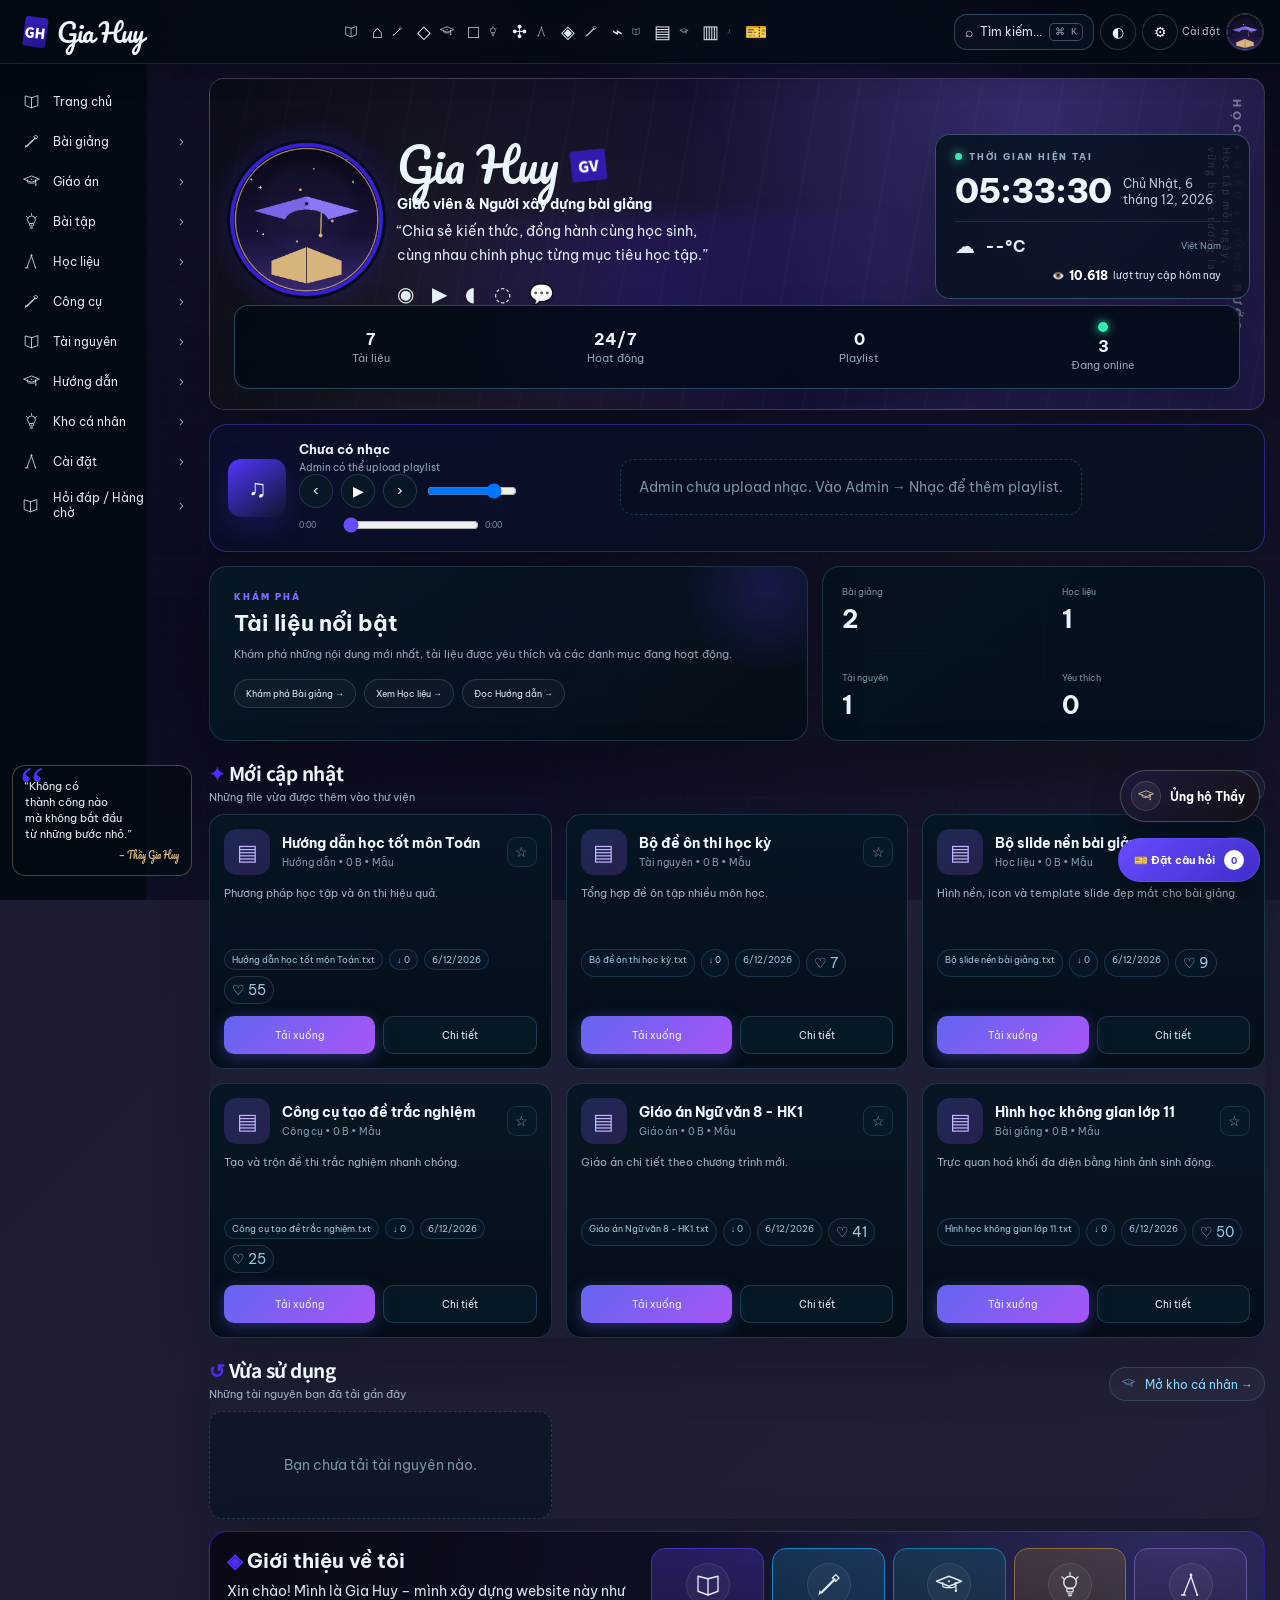
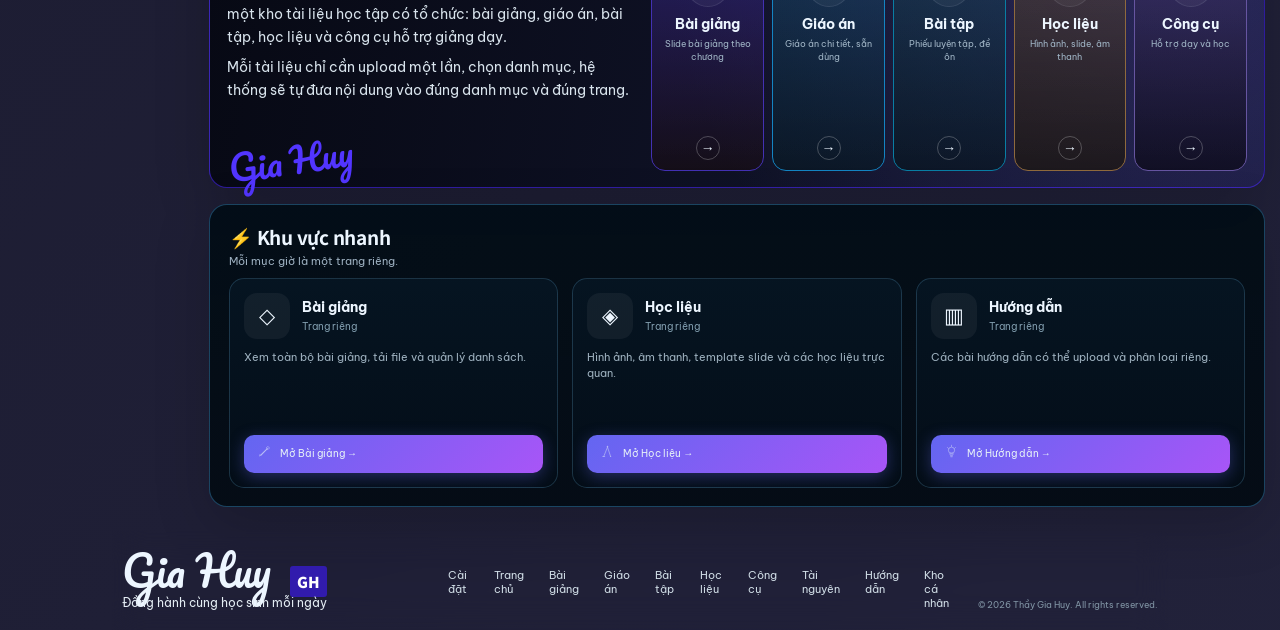
==== commit 03868072: "Add files via upload" ====
--- a/index.html
+++ b/index.html
@@ -1,411 +1,874 @@
-<!doctype html>
+<!DOCTYPE html>
 <html lang="vi">
-  <head>
-    <meta charset="utf-8" />
-    <meta name="viewport" content="width=device-width,initial-scale=1" />
-    <title>Thầy Gia Huy — Học cùng Gia Huy</title>
-    <meta
-      name="description"
-      content="Thầy Gia Huy — Bài giảng, giáo án, tài liệu và hướng dẫn học tập"
-    />
-    <link rel="icon" href="assets/favicon.svg" />
-    <link rel="preconnect" href="https://fonts.googleapis.com" />
-    <link rel="preconnect" href="https://fonts.gstatic.com" crossorigin />
-    <link
-      href="https://fonts.googleapis.com/css2?family=Be+Vietnam+Pro:wght@400;500;600;700;800&family=Noto+Sans+JP:wght@500;700;900&family=Pacifico&display=swap"
-      rel="stylesheet"
-    />
-    <link rel="stylesheet" href="css/style.css" />
-    <link rel="stylesheet" href="css/enhance.css" />
-  </head>
-  <body>
-    <div class="page-bg"></div>
-    <div class="page-overlay"></div>
-    <div class="petal-layer"></div>
-    <header class="topbar">
-      <a class="brand" href="index.html"
-        ><span class="brand-mark">GH</span
-        ><span class="brand-word">Gia Huy</span></a
-      >
-      <nav class="topnav">
-        <a href="index.html" class="topnav-item" title="Trang chủ"><span class="topnav-icon">⌂</span><span class="topnav-label">Trang chủ</span></a>
-        <a href="plugins.html" class="topnav-item" title="Bài giảng"><span class="topnav-icon">◇</span><span class="topnav-label">Bài giảng</span></a>
-        <a href="config.html" class="topnav-item" title="Giáo án"><span class="topnav-icon">□</span><span class="topnav-label">Giáo án</span></a>
-        <a href="mods.html" class="topnav-item" title="Bài tập"><span class="topnav-icon">✣</span><span class="topnav-label">Bài tập</span></a>
-        <a href="assets.html" class="topnav-item" title="Học liệu"><span class="topnav-icon">◈</span><span class="topnav-label">Học liệu</span></a>
-        <a href="tools.html" class="topnav-item" title="Công cụ"><span class="topnav-icon">⌁</span><span class="topnav-label">Công cụ</span></a>
-        <a href="resources.html" class="topnav-item" title="Tài nguyên"><span class="topnav-icon">▤</span><span class="topnav-label">Tài nguyên</span></a>
-        <a href="guide.html" class="topnav-item" title="Hướng dẫn"><span class="topnav-icon">▥</span><span class="topnav-label">Hướng dẫn</span></a>
-        <a href="my-library.html" class="topnav-item" title="Kho cá nhân"><span class="topnav-icon">♡</span><span class="topnav-label">Kho cá nhân</span></a>
-        <a href="#" class="topnav-item" data-open-ticket-nav title="Hỏi đáp"><span class="topnav-icon">🎫</span><span class="topnav-label">Hỏi đáp</span></a>
-      </nav>
-      <div class="top-actions">
-        <button class="search-pill" id="searchOpen">
-          ⌕ <span>Tìm kiếm...</span><kbd>⌘ K</kbd></button
-        ><button class="icon-btn" id="themeToggle">◐</button
-        ><button
-          class="icon-btn settings-trigger"
-          id="adminOpen"
-          aria-label="Cài đặt"
-        >
-          ⚙</button
-        ><span class="settings-label">Cài đặt</span
-        ><button class="mini-avatar" id="avatarBtn">
-          <img src="assets/images/avatar.gif" alt="Avatar" />
-        </button>
-      </div>
-    </header>
-    <aside class="sidebar">
-      <div class="side-inner">
-        <a class="side-item" href="index.html"
-          ><span class="side-icon">⌂</span><span>Trang chủ</span></a
-        ><a class="side-item" href="plugins.html"
-          ><span class="side-icon">◇</span><span>Bài giảng</span
-          ><span class="chev">›</span></a
-        ><a class="side-item" href="config.html"
-          ><span class="side-icon">□</span><span>Giáo án</span
-          ><span class="chev">›</span></a
-        ><a class="side-item" href="mods.html"
-          ><span class="side-icon">✣</span><span>Bài tập</span
-          ><span class="chev">›</span></a
-        ><a class="side-item" href="assets.html"
-          ><span class="side-icon">◈</span><span>Học liệu</span
-          ><span class="chev">›</span></a
-        ><a class="side-item" href="tools.html"
-          ><span class="side-icon">⌁</span><span>Công cụ</span
-          ><span class="chev">›</span></a
-        ><a class="side-item" href="resources.html"
-          ><span class="side-icon">▤</span><span>Tài nguyên</span
-          ><span class="chev">›</span></a
-        ><a class="side-item" href="guide.html"
-          ><span class="side-icon">▥</span><span>Hướng dẫn</span
-          ><span class="chev">›</span></a
-        ><a class="side-item" href="my-library.html"
-          ><span class="side-icon">♡</span><span>Kho cá nhân</span
-          ><span class="chev">›</span></a
-        ><a class="side-item settings-side-link" href="#" data-open-settings
-          ><span class="side-icon">⚙</span><span>Cài đặt</span
-          ><span class="chev">›</span></a
-        ><a class="side-item ticket-side-link" href="#" data-open-ticket-nav
-          ><span class="side-icon">🎫</span><span>Hỏi đáp / Hàng chờ</span
-          ><span class="chev">›</span></a
-        >
-        <div class="side-quote">
-          “Không có<br />thành công nào<br />mà không bắt đầu<br />từ những bước
-          nhỏ.”<small>— Thầy Gia Huy</small>
-        </div>
-      </div>
-    </aside>
-    <main class="content" id="top">
-      <div class="announcement-bar shell" id="announcementBar">
-        <span class="announcement-icon">✦</span
-        ><span data-announcement-text></span>
-      </div>
-      <section class="hero shell">
-        <div class="hero-art"></div>
-        <div class="hero-glow"></div>
-        <div class="hero-profile">
-          <button class="avatar-ring" id="heroAvatarBtn">
-            <img src="assets/images/avatar.gif" alt="Gia Huy avatar" />
-          </button>
-          <div class="hero-copy">
-            <div class="hero-name">
-              <span class="script">Gia Huy</span><span class="seal">GV</span>
-            </div>
-            <div class="hero-role">Giáo viên & Người xây dựng bài giảng</div>
-            <p>
-              “Chia sẻ kiến thức, đồng hành cùng học sinh,<br />cùng nhau chinh
-              phục từng mục tiêu học tập.”
-            </p>
-            <div class="socials">
-              <a href="#">◉</a><a href="#">▶</a><a href="#">◖</a
-              ><a href="#">◌</a
-              ><a
-                class="social-discord"
-                href="https://discord.gg/your-invite-code"
-                target="_blank"
-                rel="noopener noreferrer"
-                title="Discord"
-                >💬</a
-              >
-            </div>
-          </div>
-        </div>
-        <div class="clock-card">
-          <div class="clock-label">
-            <span class="status-dot"></span><span>THỜI GIAN HIỆN TẠI</span>
-          </div>
-          <div class="clock-main">
-            <div class="time" id="liveTime">00:00:00</div>
-            <div class="date" id="liveDate">Đang cập nhật ngày</div>
-          </div>
-          <div class="weather">
-            <span id="weatherIcon">☁</span><strong id="weatherTemp">--°C</strong
-            ><small>Việt Nam</small>
-          </div>
-          <div class="visit-counter">
-            👁️ <b id="liveVisits">0</b> lượt truy cập hôm nay
-          </div>
-          <div class="jp-tag">Học tập mỗi ngày, vững bước tương lai</div>
-        </div>
-        <div class="hero-stats">
-          <div><strong id="heroTotalCount">0</strong><span>Tài liệu</span></div>
-          <div><strong>24/7</strong><span>Hoạt động</span></div>
-          <div><strong id="heroMusicCount">0</strong><span>Playlist</span></div>
-          <div class="online">
-            <i></i><strong id="heroOnlineCount">0</strong
-            ><span>Đang online</span>
-          </div>
-        </div>
-      </section>
-      <section class="music-home shell">
-        <div class="music-now">
-          <div class="music-cover">♫</div>
-          <div>
-            <b id="nowMusic">Chưa có nhạc</b
-            ><small id="nowArtist">Admin có thể upload playlist</small>
-            <div class="music-controls">
-              <button id="musicPrev">‹</button><button id="musicPlay">▶</button
-              ><button id="musicNext">›</button
-              ><input
-                id="musicVolume"
-                type="range"
-                min="0"
-                max="1"
-                step="0.01"
-                value=".8"
-              />
-            </div>
-            <div class="music-progress">
-              <span id="musicCurrent">0:00</span
-              ><input
-                id="musicSeek"
-                type="range"
-                min="0"
-                max="100"
-                value="0"
-                step="0.1"
-              /><span id="musicDuration">0:00</span>
-            </div>
-          </div>
-        </div>
-        <div class="music-list" id="musicList">
-          <div class="empty-state" style="padding: 18px">
-            Đang tải playlist...
-          </div>
-        </div>
-      </section>
-      <section class="home-insights shell">
-        <div class="insight-card featured">
-          <div class="insight-kicker">KHÁM PHÁ</div>
-          <h2>Tài liệu nổi bật</h2>
-          <p>
-            Khám phá những nội dung mới nhất, tài liệu được yêu thích và các
-            danh mục đang hoạt động.
-          </p>
-          <div class="insight-links">
-            <a href="plugins.html">Khám phá Bài giảng →</a
-            ><a href="assets.html">Xem Học liệu →</a
-            ><a href="guide.html">Đọc Hướng dẫn →</a>
-          </div>
-        </div>
-        <div class="live-stats">
-          <div><span>Bài giảng</span><b id="homePluginCount">0</b></div>
-          <div><span>Học liệu</span><b id="homeAssetCount">0</b></div>
-          <div><span>Tài nguyên</span><b id="homeResourceCount">0</b></div>
-          <div><span>Yêu thích</span><b id="homeFavCount">0</b></div>
-        </div>
-      </section>
-      <section class="latest shell">
-        <div class="section-head">
-          <div>
-            <h2>✦ <span>Mới cập nhật</span></h2>
-            <p>Những file vừa được thêm vào thư viện</p>
-          </div>
-          <a class="section-link" href="resources.html">Xem tất cả →</a>
-        </div>
-        <div class="resource-cards" id="latestGrid">
-          <div class="empty-state">Đang tải...</div>
-        </div>
-      </section>
-      <section class="history-section shell">
-        <div class="section-head">
-          <div>
-            <h2>↺ <span>Vừa sử dụng</span></h2>
-            <p>Những tài nguyên bạn đã tải gần đây</p>
-          </div>
-          <a class="section-link" href="my-library.html">Mở kho cá nhân →</a>
-        </div>
-        <div class="resource-cards" id="historyGrid"></div>
-      </section>
-      <section class="intro shell">
-        <div class="intro-copy">
-          <h2><span>◈</span> Giới thiệu về tôi</h2>
-          <p>
-            Xin chào! Mình là Gia Huy – mình xây dựng website này như một kho
-            tài liệu học tập có tổ chức: bài giảng, giáo án, bài tập, học liệu
-            và công cụ hỗ trợ giảng dạy.
-          </p>
-          <p>
-            Mỗi tài liệu chỉ cần upload một lần, chọn danh mục, hệ thống sẽ tự
-            đưa nội dung vào đúng danh mục và đúng trang.
-          </p>
-          <div class="signature">Gia Huy</div>
-        </div>
-        <div class="category-grid">
-          <a class="cat-card red" href="plugins.html"
-            ><span class="cat-icon">◇</span><b>Bài giảng</b
-            ><small>Slide bài giảng theo chương</small><em>→</em></a
-          ><a class="cat-card blue" href="config.html"
-            ><span class="cat-icon">▤</span><b>Giáo án</b
-            ><small>Giáo án chi tiết, sẵn dùng</small><em>→</em></a
-          ><a class="cat-card cyan" href="mods.html"
-            ><span class="cat-icon">⚙</span><b>Bài tập</b
-            ><small>Phiếu luyện tập, đề ôn</small><em>→</em></a
-          ><a class="cat-card gold" href="assets.html"
-            ><span class="cat-icon">◈</span><b>Học liệu</b
-            ><small>Hình ảnh, slide, âm thanh</small><em>→</em></a
-          ><a class="cat-card purple" href="tools.html"
-            ><span class="cat-icon">⌁</span><b>Công cụ</b
-            ><small>Hỗ trợ dạy và học</small><em>→</em></a
-          >
-        </div>
-      </section>
-      <section class="section shell">
-        <div class="section-head">
-          <div>
-            <h2>⚡ <span>Khu vực nhanh</span></h2>
-            <p>Mỗi mục giờ là một trang riêng.</p>
-          </div>
-        </div>
-        <div class="resource-cards">
-          <a class="resource-card" href="plugins.html"
-            ><div class="card-top">
-              <span class="resource-icon">◇</span>
-              <div><b>Bài giảng</b><small>Trang riêng</small></div>
-            </div>
-            <p>Xem toàn bộ bài giảng, tải file và quản lý danh sách.</p>
-            <div class="card-actions">
-              <span class="small-btn primary">Mở Bài giảng →</span>
-            </div></a
-          ><a class="resource-card" href="assets.html"
-            ><div class="card-top">
-              <span class="resource-icon">◈</span>
-              <div><b>Học liệu</b><small>Trang riêng</small></div>
-            </div>
-            <p>Hình ảnh, âm thanh, template slide và các học liệu trực quan.</p>
-            <div class="card-actions">
-              <span class="small-btn primary">Mở Học liệu →</span>
-            </div></a
-          ><a class="resource-card" href="guide.html"
-            ><div class="card-top">
-              <span class="resource-icon">▥</span>
-              <div><b>Hướng dẫn</b><small>Trang riêng</small></div>
-            </div>
-            <p>Các bài hướng dẫn có thể upload và phân loại riêng.</p>
-            <div class="card-actions">
-              <span class="small-btn primary">Mở Hướng dẫn →</span>
-            </div></a
-          >
-        </div>
-      </section>
-    </main>
-    <footer class="footer shell">
-      <div class="footer-brand">
-        <span class="script">Gia Huy</span><span class="seal">GH</span>
-        <p>Đồng hành cùng học sinh mỗi ngày</p>
-      </div>
-      <div class="footer-nav">
-        <a href="#" data-open-settings>Cài đặt</a
-        ><a href="index.html">Trang chủ</a><a href="plugins.html">Bài giảng</a
-        ><a href="config.html">Giáo án</a><a href="mods.html">Bài tập</a
-        ><a href="assets.html">Học liệu</a><a href="tools.html">Công cụ</a
-        ><a href="resources.html">Tài nguyên</a
-        ><a href="guide.html">Hướng dẫn</a
-        ><a href="my-library.html">Kho cá nhân</a>
-      </div>
-      <small>© 2026 Thầy Gia Huy. All rights reserved.</small>
-    </footer>
-    <div class="search-modal" id="searchModal" aria-hidden="true">
-      <div class="search-box">
-        <button class="close" id="searchClose">×</button>
-        <div class="modal-heading">
-          <span class="modal-kicker">SEARCH</span><b>Tìm kiếm tài nguyên</b
-          ><small>Tìm trong toàn bộ thư viện đã upload</small>
-        </div>
-        <div class="search-input">
-          <span>⌕</span
-          ><input
-            id="searchInput"
-            placeholder="Tên file, tiêu đề, danh mục..."
-            autocomplete="off"
-          />
-        </div>
-        <div class="search-results" id="searchResults"></div>
-      </div>
-    </div>
-    <div class="admin-modal" id="adminModal" aria-hidden="true">
-      <div class="admin-box">
-        <button class="close" id="adminClose">×</button>
-        <div class="modal-heading">
-          <span class="modal-kicker">ADMIN CENTER</span><b>Quản trị website</b
-          ><small
-            >Đổi avatar, upload tài nguyên, quản lý danh sách và nhạc.</small
-          >
-        </div>
-        <form class="admin-form" id="adminForm">
-          <label
-            >Mật khẩu quản trị<input
-              id="adminPassword"
-              type="password"
-              placeholder="Nhập mật khẩu" /></label
-          ><button class="primary-btn" type="submit">Đăng nhập Admin</button>
-          <p class="admin-note">
-            Bản tĩnh: quyền này chỉ bảo vệ giao diện trên trình duyệt hiện tại.
-          </p>
-        </form>
-        <div class="admin-loader hidden" id="adminLoader">
-          <div class="admin-spinner-ring">
-            <span class="admin-spinner-mark">GH</span>
-          </div>
-          <p>Đang tải bảng quản trị...</p>
-          <div class="admin-loader-bar"><i id="adminLoaderBar"></i></div>
-          <small>Xác thực & chuẩn bị dữ liệu</small>
-        </div>
-        <div class="hidden" id="adminPanel">
-          <div class="admin-profile-card">
-            <div class="admin-avatar-preview">
-              <img src="assets/images/avatar.gif" alt="Avatar" />
-            </div>
-            <div>
-              <b>Thầy Gia Huy</b><small>Quản lý profile & thư viện</small>
-            </div>
-            <span class="admin-badge">ADMIN</span>
-          </div>
-          <div class="admin-actions">
-            <button class="primary-btn" id="changeAvatarBtn">
-              Đổi ảnh đại diện</button
-            ><button class="secondary-btn" id="resetAvatarBtn">
-              Khôi phục avatar</button
-            ><button class="secondary-btn" id="logoutAdmin">Đăng xuất</button
-            ><input id="avatarInput" type="file" accept="image/*" hidden />
-          </div>
-          <div class="admin-tabs">
-            <button class="admin-tab active" data-admin-tab="upload">
-              Upload</button
-            ><button class="admin-tab" data-admin-tab="library">Thư viện</button
-            ><button class="admin-tab" data-admin-tab="music">Nhạc</button
-            ><button class="admin-tab" data-admin-tab="stats">Thống kê</button>
-          </div>
-          <div id="adminWorkspace"></div>
-        </div>
-      </div>
-    </div>
-    <div class="toast" id="toast"></div>
-    <div class="scroll-progress" id="scrollProgress"></div>
-    <button class="back-top" id="backTop">↑</button>
-    <script src="js/ticket-center.js"></script>
-    <script src="js/enhance.js"></script>
-    <script src="js/script.js"></script>
-  </body>
+ <head>
+  <meta charset="utf-8"/>
+  <meta content="width=device-width,initial-scale=1" name="viewport"/>
+  <title>
+   Thầy Gia Huy — Học cùng Gia Huy
+  </title>
+  <meta content="Thầy Gia Huy — Bài giảng, giáo án, tài liệu và hướng dẫn học tập" name="description"/>
+  <link href="assets/favicon.svg" rel="icon"/>
+  <link href="https://fonts.googleapis.com" rel="preconnect"/>
+  <link crossorigin="" href="https://fonts.gstatic.com" rel="preconnect"/>
+  <link href="https://fonts.googleapis.com/css2?family=Be+Vietnam+Pro:wght@400;500;600;700;800&amp;family=Noto+Sans+JP:wght@500;700;900&amp;family=Pacifico&amp;display=swap" rel="stylesheet"/>
+  <link href="css/style.css" rel="stylesheet"/>
+ </head>
+ <body>
+  <div class="page-bg">
+  </div>
+  <div class="page-overlay">
+  </div>
+  <div class="petal-layer">
+  </div>
+  <header class="topbar">
+   <a class="brand" href="index.html">
+    <span class="brand-mark">
+     GH
+    </span>
+    <span class="brand-word">
+     Gia Huy
+    </span>
+   </a>
+   <nav class="topnav">
+    <a data-tooltip="Trang chủ" href="index.html">
+     ⌂
+    </a>
+    <a data-tooltip="Bài giảng" href="plugins.html">
+     ◇
+    </a>
+    <a data-tooltip="Giáo án" href="config.html">
+     □
+    </a>
+    <a data-tooltip="Bài tập" href="mods.html">
+     ✣
+    </a>
+    <a data-tooltip="Học liệu" href="assets.html">
+     ◈
+    </a>
+    <a data-tooltip="Công cụ" href="tools.html">
+     ⌁
+    </a>
+    <a data-tooltip="Tài nguyên" href="resources.html">
+     ▤
+    </a>
+    <a data-tooltip="Hướng dẫn" href="guide.html">
+     ▥
+    </a>
+    <a data-tooltip="Kho cá nhân" href="my-library.html">
+     ♡
+    </a>
+    <a data-open-ticket-nav="" data-tooltip="Hỏi đáp" href="#">
+     🎫
+    </a>
+   </nav>
+   <div class="top-actions">
+    <button class="search-pill" id="searchOpen">
+     ⌕
+     <span>
+      Tìm kiếm...
+     </span>
+     <kbd>
+      ⌘ K
+     </kbd>
+    </button>
+    <button class="icon-btn" id="themeToggle">
+     ◐
+    </button>
+    <button aria-label="Cài đặt" class="icon-btn settings-trigger" id="adminOpen">
+     ⚙
+    </button>
+    <span class="settings-label">
+     Cài đặt
+    </span>
+    <button class="mini-avatar" id="avatarBtn">
+     <img alt="Avatar" src="assets/images/avatar.gif"/>
+    </button>
+   </div>
+  </header>
+  <aside class="sidebar">
+   <div class="side-inner">
+    <a class="side-item" href="index.html">
+     <span class="side-icon">
+      ⌂
+     </span>
+     <span>
+      Trang chủ
+     </span>
+    </a>
+    <a class="side-item" href="plugins.html">
+     <span class="side-icon">
+      ◇
+     </span>
+     <span>
+      Bài giảng
+     </span>
+     <span class="chev">
+      ›
+     </span>
+    </a>
+    <a class="side-item" href="config.html">
+     <span class="side-icon">
+      □
+     </span>
+     <span>
+      Giáo án
+     </span>
+     <span class="chev">
+      ›
+     </span>
+    </a>
+    <a class="side-item" href="mods.html">
+     <span class="side-icon">
+      ✣
+     </span>
+     <span>
+      Bài tập
+     </span>
+     <span class="chev">
+      ›
+     </span>
+    </a>
+    <a class="side-item" href="assets.html">
+     <span class="side-icon">
+      ◈
+     </span>
+     <span>
+      Học liệu
+     </span>
+     <span class="chev">
+      ›
+     </span>
+    </a>
+    <a class="side-item" href="tools.html">
+     <span class="side-icon">
+      ⌁
+     </span>
+     <span>
+      Công cụ
+     </span>
+     <span class="chev">
+      ›
+     </span>
+    </a>
+    <a class="side-item" href="resources.html">
+     <span class="side-icon">
+      ▤
+     </span>
+     <span>
+      Tài nguyên
+     </span>
+     <span class="chev">
+      ›
+     </span>
+    </a>
+    <a class="side-item" href="guide.html">
+     <span class="side-icon">
+      ▥
+     </span>
+     <span>
+      Hướng dẫn
+     </span>
+     <span class="chev">
+      ›
+     </span>
+    </a>
+    <a class="side-item" href="my-library.html">
+     <span class="side-icon">
+      ♡
+     </span>
+     <span>
+      Kho cá nhân
+     </span>
+     <span class="chev">
+      ›
+     </span>
+    </a>
+    <a class="side-item settings-side-link" data-open-settings="" href="#">
+     <span class="side-icon">
+      ⚙
+     </span>
+     <span>
+      Cài đặt
+     </span>
+     <span class="chev">
+      ›
+     </span>
+    </a>
+    <a class="side-item ticket-side-link" data-open-ticket-nav="" href="#">
+     <span class="side-icon">
+      🎫
+     </span>
+     <span>
+      Hỏi đáp / Hàng chờ
+     </span>
+     <span class="chev">
+      ›
+     </span>
+    </a>
+    <div class="side-quote">
+     “Không có
+     <br/>
+     thành công nào
+     <br/>
+     mà không bắt đầu
+     <br/>
+     từ những bước nhỏ.”
+     <small>
+      — Thầy Gia Huy
+     </small>
+    </div>
+   </div>
+  </aside>
+  <main class="content" id="top">
+   <div class="announcement-bar shell" id="announcementBar">
+    <span class="announcement-icon">
+     ✦
+    </span>
+    <span data-announcement-text="">
+    </span>
+   </div>
+   <section class="hero shell">
+    <div class="hero-art">
+    </div>
+    <div class="hero-glow">
+    </div>
+    <div class="hero-profile">
+     <button class="avatar-ring" id="heroAvatarBtn">
+      <img alt="Gia Huy avatar" src="assets/images/avatar.gif"/>
+     </button>
+     <div class="hero-copy">
+      <div class="hero-name">
+       <span class="script">
+        Gia Huy
+       </span>
+       <span class="seal">
+        GV
+       </span>
+      </div>
+      <div class="hero-role">
+       Giáo viên &amp; Người xây dựng bài giảng
+      </div>
+      <p>
+       “Chia sẻ kiến thức, đồng hành cùng học sinh,
+       <br/>
+       cùng nhau chinh phục từng mục tiêu học tập.”
+      </p>
+      <div class="socials">
+       <a href="#">
+        ◉
+       </a>
+       <a href="#">
+        ▶
+       </a>
+       <a href="#">
+        ◖
+       </a>
+       <a href="#">
+        ◌
+       </a>
+       <a class="social-discord" href="https://discord.gg/your-invite-code" rel="noopener noreferrer" target="_blank" title="Discord">
+        💬
+       </a>
+      </div>
+     </div>
+    </div>
+    <div class="clock-card">
+     <div class="clock-label">
+      <span class="status-dot">
+      </span>
+      <span>
+       THỜI GIAN HIỆN TẠI
+      </span>
+     </div>
+     <div class="clock-main">
+      <div class="time" id="liveTime">
+       00:00:00
+      </div>
+      <div class="date" id="liveDate">
+       Đang cập nhật ngày
+      </div>
+     </div>
+     <div class="weather">
+      <span id="weatherIcon">
+       ☁
+      </span>
+      <strong id="weatherTemp">
+       --°C
+      </strong>
+      <small>
+       Việt Nam
+      </small>
+     </div>
+     <div class="visit-counter">
+      👁️
+      <b id="liveVisits">
+       0
+      </b>
+      lượt truy cập hôm nay
+     </div>
+     <div class="jp-tag">
+      Học tập mỗi ngày, vững bước tương lai
+     </div>
+    </div>
+    <div class="hero-stats">
+     <div>
+      <strong id="heroTotalCount">
+       0
+      </strong>
+      <span>
+       Tài liệu
+      </span>
+     </div>
+     <div>
+      <strong>
+       24/7
+      </strong>
+      <span>
+       Hoạt động
+      </span>
+     </div>
+     <div>
+      <strong id="heroMusicCount">
+       0
+      </strong>
+      <span>
+       Playlist
+      </span>
+     </div>
+     <div class="online">
+      <i>
+      </i>
+      <strong id="heroOnlineCount">
+       0
+      </strong>
+      <span>
+       Đang online
+      </span>
+     </div>
+    </div>
+   </section>
+   <section class="music-home shell">
+    <div class="music-now">
+     <div class="music-cover">
+      ♫
+     </div>
+     <div>
+      <b id="nowMusic">
+       Chưa có nhạc
+      </b>
+      <small id="nowArtist">
+       Admin có thể upload playlist
+      </small>
+      <div class="music-controls">
+       <button id="musicPrev">
+        ‹
+       </button>
+       <button id="musicPlay">
+        ▶
+       </button>
+       <button id="musicNext">
+        ›
+       </button>
+       <input id="musicVolume" max="1" min="0" step="0.01" type="range" value=".8"/>
+      </div>
+      <div class="music-progress">
+       <span id="musicCurrent">
+        0:00
+       </span>
+       <input id="musicSeek" max="100" min="0" step="0.1" type="range" value="0"/>
+       <span id="musicDuration">
+        0:00
+       </span>
+      </div>
+     </div>
+    </div>
+    <div class="music-list" id="musicList">
+     <div class="empty-state" style="padding:18px">
+      Đang tải playlist...
+     </div>
+    </div>
+   </section>
+   <section class="home-insights shell">
+    <div class="insight-card featured">
+     <div class="insight-kicker">
+      KHÁM PHÁ
+     </div>
+     <h2>
+      Tài liệu nổi bật
+     </h2>
+     <p>
+      Khám phá những nội dung mới nhất, tài liệu được yêu thích và các danh mục đang hoạt động.
+     </p>
+     <div class="insight-links">
+      <a href="plugins.html">
+       Khám phá Bài giảng →
+      </a>
+      <a href="assets.html">
+       Xem Học liệu →
+      </a>
+      <a href="guide.html">
+       Đọc Hướng dẫn →
+      </a>
+     </div>
+    </div>
+    <div class="live-stats">
+     <div>
+      <span>
+       Bài giảng
+      </span>
+      <b id="homePluginCount">
+       0
+      </b>
+     </div>
+     <div>
+      <span>
+       Học liệu
+      </span>
+      <b id="homeAssetCount">
+       0
+      </b>
+     </div>
+     <div>
+      <span>
+       Tài nguyên
+      </span>
+      <b id="homeResourceCount">
+       0
+      </b>
+     </div>
+     <div>
+      <span>
+       Yêu thích
+      </span>
+      <b id="homeFavCount">
+       0
+      </b>
+     </div>
+    </div>
+   </section>
+   <section class="latest shell">
+    <div class="section-head">
+     <div>
+      <h2>
+       ✦
+       <span>
+        Mới cập nhật
+       </span>
+      </h2>
+      <p>
+       Những file vừa được thêm vào thư viện
+      </p>
+     </div>
+     <a class="section-link" href="resources.html">
+      Xem tất cả →
+     </a>
+    </div>
+    <div class="resource-cards" id="latestGrid">
+     <div class="empty-state">
+      Đang tải...
+     </div>
+    </div>
+   </section>
+   <section class="history-section shell">
+    <div class="section-head">
+     <div>
+      <h2>
+       ↺
+       <span>
+        Vừa sử dụng
+       </span>
+      </h2>
+      <p>
+       Những tài nguyên bạn đã tải gần đây
+      </p>
+     </div>
+     <a class="section-link" href="my-library.html">
+      Mở kho cá nhân →
+     </a>
+    </div>
+    <div class="resource-cards" id="historyGrid">
+    </div>
+   </section>
+   <section class="intro shell">
+    <div class="intro-copy">
+     <h2>
+      <span>
+       ◈
+      </span>
+      Giới thiệu về tôi
+     </h2>
+     <p>
+      Xin chào! Mình là Gia Huy – mình xây dựng website này như một kho tài liệu học tập có tổ chức: bài giảng, giáo án, bài tập, học liệu và công cụ hỗ trợ giảng dạy.
+     </p>
+     <p>
+      Mỗi tài liệu chỉ cần upload một lần, chọn danh mục, hệ thống sẽ tự đưa nội dung vào đúng danh mục và đúng trang.
+     </p>
+     <div class="signature">
+      Gia Huy
+     </div>
+    </div>
+    <div class="category-grid">
+     <a class="cat-card red" href="plugins.html">
+      <span class="cat-icon">
+       ◇
+      </span>
+      <b>
+       Bài giảng
+      </b>
+      <small>
+       Slide bài giảng theo chương
+      </small>
+      <em>
+       →
+      </em>
+     </a>
+     <a class="cat-card blue" href="config.html">
+      <span class="cat-icon">
+       ▤
+      </span>
+      <b>
+       Giáo án
+      </b>
+      <small>
+       Giáo án chi tiết, sẵn dùng
+      </small>
+      <em>
+       →
+      </em>
+     </a>
+     <a class="cat-card cyan" href="mods.html">
+      <span class="cat-icon">
+       ⚙
+      </span>
+      <b>
+       Bài tập
+      </b>
+      <small>
+       Phiếu luyện tập, đề ôn
+      </small>
+      <em>
+       →
+      </em>
+     </a>
+     <a class="cat-card gold" href="assets.html">
+      <span class="cat-icon">
+       ◈
+      </span>
+      <b>
+       Học liệu
+      </b>
+      <small>
+       Hình ảnh, slide, âm thanh
+      </small>
+      <em>
+       →
+      </em>
+     </a>
+     <a class="cat-card purple" href="tools.html">
+      <span class="cat-icon">
+       ⌁
+      </span>
+      <b>
+       Công cụ
+      </b>
+      <small>
+       Hỗ trợ dạy và học
+      </small>
+      <em>
+       →
+      </em>
+     </a>
+    </div>
+   </section>
+   <section class="section shell">
+    <div class="section-head">
+     <div>
+      <h2>
+       ⚡
+       <span>
+        Khu vực nhanh
+       </span>
+      </h2>
+      <p>
+       Mỗi mục giờ là một trang riêng.
+      </p>
+     </div>
+    </div>
+    <div class="resource-cards">
+     <a class="resource-card" href="plugins.html">
+      <div class="card-top">
+       <span class="resource-icon">
+        ◇
+       </span>
+       <div>
+        <b>
+         Bài giảng
+        </b>
+        <small>
+         Trang riêng
+        </small>
+       </div>
+      </div>
+      <p>
+       Xem toàn bộ bài giảng, tải file và quản lý danh sách.
+      </p>
+      <div class="card-actions">
+       <span class="small-btn primary">
+        Mở Bài giảng →
+       </span>
+      </div>
+     </a>
+     <a class="resource-card" href="assets.html">
+      <div class="card-top">
+       <span class="resource-icon">
+        ◈
+       </span>
+       <div>
+        <b>
+         Học liệu
+        </b>
+        <small>
+         Trang riêng
+        </small>
+       </div>
+      </div>
+      <p>
+       Hình ảnh, âm thanh, template slide và các học liệu trực quan.
+      </p>
+      <div class="card-actions">
+       <span class="small-btn primary">
+        Mở Học liệu →
+       </span>
+      </div>
+     </a>
+     <a class="resource-card" href="guide.html">
+      <div class="card-top">
+       <span class="resource-icon">
+        ▥
+       </span>
+       <div>
+        <b>
+         Hướng dẫn
+        </b>
+        <small>
+         Trang riêng
+        </small>
+       </div>
+      </div>
+      <p>
+       Các bài hướng dẫn có thể upload và phân loại riêng.
+      </p>
+      <div class="card-actions">
+       <span class="small-btn primary">
+        Mở Hướng dẫn →
+       </span>
+      </div>
+     </a>
+    </div>
+   </section>
+  </main>
+  <footer class="footer shell">
+   <div class="footer-brand">
+    <span class="script">
+     Gia Huy
+    </span>
+    <span class="seal">
+     GH
+    </span>
+    <p>
+     Đồng hành cùng học sinh mỗi ngày
+    </p>
+   </div>
+   <div class="footer-nav">
+    <a data-open-settings="" href="#">
+     Cài đặt
+    </a>
+    <a href="index.html">
+     Trang chủ
+    </a>
+    <a href="plugins.html">
+     Bài giảng
+    </a>
+    <a href="config.html">
+     Giáo án
+    </a>
+    <a href="mods.html">
+     Bài tập
+    </a>
+    <a href="assets.html">
+     Học liệu
+    </a>
+    <a href="tools.html">
+     Công cụ
+    </a>
+    <a href="resources.html">
+     Tài nguyên
+    </a>
+    <a href="guide.html">
+     Hướng dẫn
+    </a>
+    <a href="my-library.html">
+     Kho cá nhân
+    </a>
+   </div>
+   <small>
+    © 2026 Thầy Gia Huy. All rights reserved.
+   </small>
+  </footer>
+  <div aria-hidden="true" class="search-modal" id="searchModal">
+   <div class="search-box">
+    <button class="close" id="searchClose">
+     ×
+    </button>
+    <div class="modal-heading">
+     <span class="modal-kicker">
+      SEARCH
+     </span>
+     <b>
+      Tìm kiếm tài nguyên
+     </b>
+     <small>
+      Tìm trong toàn bộ thư viện đã upload
+     </small>
+    </div>
+    <div class="search-input">
+     <span>
+      ⌕
+     </span>
+     <input autocomplete="off" id="searchInput" placeholder="Tên file, tiêu đề, danh mục..."/>
+    </div>
+    <div class="search-results" id="searchResults">
+    </div>
+   </div>
+  </div>
+  <div aria-hidden="true" class="admin-modal" id="adminModal">
+   <div class="admin-box">
+    <button class="btn-admin-expand" id="btnAdminExpand" title="Phóng to">
+     ⛶
+    </button>
+    <button class="close" id="adminClose">
+     ×
+    </button>
+    <div class="modal-heading">
+     <span class="modal-kicker">
+      ADMIN CENTER
+     </span>
+     <b>
+      Quản trị website
+     </b>
+     <small>
+      Đổi avatar, upload tài nguyên, quản lý danh sách và nhạc.
+     </small>
+    </div>
+    <form class="admin-form" id="adminForm">
+     <label>
+      Mật khẩu quản trị
+      <input id="adminPassword" placeholder="Nhập mật khẩu" type="password"/>
+     </label>
+     <button class="primary-btn" type="submit">
+      Đăng nhập Admin
+     </button>
+     <p class="admin-note">
+      Bản tĩnh: quyền này chỉ bảo vệ giao diện trên trình duyệt hiện tại.
+     </p>
+    </form>
+    <div class="admin-loader hidden" id="adminLoader">
+     <div class="admin-spinner-ring">
+      <span class="admin-spinner-mark">
+       GH
+      </span>
+     </div>
+     <p>
+      Đang tải bảng quản trị...
+     </p>
+     <div class="admin-loader-bar">
+      <i id="adminLoaderBar">
+      </i>
+     </div>
+     <small>
+      Xác thực &amp; chuẩn bị dữ liệu
+     </small>
+    </div>
+    <div class="hidden" id="adminPanel">
+     <div class="admin-profile-card">
+      <div class="admin-avatar-preview">
+       <img alt="Avatar" src="assets/images/avatar.gif"/>
+      </div>
+      <div>
+       <b>
+        Thầy Gia Huy
+       </b>
+       <small>
+        Quản lý profile &amp; thư viện
+       </small>
+      </div>
+      <span class="admin-badge">
+       ADMIN
+      </span>
+     </div>
+     <div class="admin-actions">
+      <button class="primary-btn" id="changeAvatarBtn">
+       Đổi ảnh đại diện
+      </button>
+      <button class="secondary-btn" id="resetAvatarBtn">
+       Khôi phục avatar
+      </button>
+      <button class="secondary-btn" id="logoutAdmin">
+       Đăng xuất
+      </button>
+      <input accept="image/*" hidden="" id="avatarInput" type="file"/>
+     </div>
+     <div class="admin-tabs">
+      <button class="admin-tab active" data-admin-tab="upload">
+       Upload
+      </button>
+      <button class="admin-tab" data-admin-tab="library">
+       Thư viện
+      </button>
+      <button class="admin-tab" data-admin-tab="music">
+       Nhạc
+      </button>
+      <button class="admin-tab" data-admin-tab="stats">
+       Thống kê
+      </button>
+     </div>
+     <div id="adminWorkspace">
+     </div>
+    </div>
+   </div>
+  </div>
+  <div class="toast" id="toast">
+  </div>
+  <div class="scroll-progress" id="scrollProgress">
+  </div>
+  <button class="back-top" id="backTop">
+   ↑
+  </button>
+  <script src="js/ticket-center.js">
+  </script>
+  <script src="js/script.js">
+  </script>
+  <div class="quote-overlay" id="quoteOverlay">
+   <p class="quote-text">
+    "Không có thành công nào
+    <br/>
+    mà không bắt đầu
+    <br/>
+    từ những bước nhỏ."
+    <span class="quote-author">
+     — Thầy Gia Huy
+    </span>
+   </p>
+  </div>
+  <div class="quote-icon" id="quoteIcon" title="Câu nói truyền cảm hứng">
+   🎓
+   <div class="quote-popup">
+    "Không có thành công nào mà không bắt đầu từ những bước nhỏ."
+    <br/>
+    <small style="opacity:.8;font-weight:400">
+     — Thầy Gia Huy
+    </small>
+   </div>
+  </div>
+ </body>
 </html>
--- a/css/style.css
+++ b/css/style.css
@@ -1,253 +1,4301 @@
-:root{--bg:#040a12;--panel:rgba(4,15,27,.88);--panel2:rgba(3,17,29,.94);--line:rgba(95,183,239,.28);--line2:rgba(106,72,255,.65);--text:#edf6ff;--muted:#9fb4c8;--red:#4324ff;--red2:#735be9;--blue:#0ea7ff;--cyan:#12d8f2;--gold:#f3b44f;--purple:#9d86ff;--green:#55e9b1}*{box-sizing:border-box}html{scroll-behavior:smooth}body{margin:0;background:var(--bg);color:var(--text);font-family:'Be Vietnam Pro',sans-serif;font-size:14px;min-height:100vh}.page-bg{position:fixed;inset:0;background:radial-gradient(circle at 20% 8%,rgba(122,101,230,.16),transparent 42%),radial-gradient(circle at 85% 82%,rgba(214,180,123,.10),transparent 46%),repeating-linear-gradient(0deg,rgba(255,255,255,.025) 0 1px,transparent 1px 34px),repeating-linear-gradient(90deg,rgba(255,255,255,.02) 0 1px,transparent 1px 34px),linear-gradient(160deg,#0a0916 0%,#141230 46%,#20194a 100%);z-index:-3}.page-overlay{position:fixed;inset:0;background:radial-gradient(circle at 65% 18%,rgba(110,74,255,.16),transparent 28%),linear-gradient(90deg,rgba(2,9,16,.92) 0 11.4%,rgba(2,9,16,.52) 11.5% 100%);z-index:-2}.petal-layer{pointer-events:none;position:fixed;inset:0;overflow:hidden;z-index:20}.petal{position:absolute;top:-30px;width:10px;height:7px;background:#7d79ff;border-radius:8px 0 8px 0;box-shadow:0 0 8px rgba(81,68,255,.6);animation:fall linear infinite}@keyframes fall{to{transform:translate3d(var(--x),110vh,0) rotate(720deg);opacity:.1}}a{color:inherit;text-decoration:none}button{font:inherit}.topbar{position:fixed;left:0;right:0;top:0;height:72px;padding:0 22px 0 34px;display:flex;align-items:center;gap:25px;background:rgba(3,10,17,.82);border-bottom:1px solid rgba(151,182,209,.15);backdrop-filter:blur(16px);z-index:30}.brand{width:180px;display:flex;align-items:center;gap:10px}.brand-word,.script{font-family:'Pacifico',cursive}.brand-word{font-size:31px;letter-spacing:-1px}.brand-mark{font-family:'Noto Sans JP';font-weight:900;background:#3017ba;color:#fff;width:26px;height:35px;display:grid;place-items:center;border-radius:3px;transform:rotate(7deg);font-size:14px}.topnav{display:flex;gap:7px;flex:1}.topnav a{padding:13px 14px;border:1px solid transparent;border-radius:12px;color:#e2edf7;white-space:nowrap}.topnav a span{opacity:.95;margin-right:7px}.topnav a.active,.topnav a:hover{background:linear-gradient(180deg,rgba(104,67,255,.23),rgba(104,67,255,.08));border-color:rgba(104,67,255,.55);box-shadow:inset 0 0 20px rgba(86,44,255,.06)}.top-actions{display:flex;align-items:center;gap:9px}.search-pill{min-width:155px;display:flex;align-items:center;gap:7px;background:#071520;border:1px solid rgba(129,171,201,.34);color:#d7e3ee;border-radius:18px;padding:10px 12px}.search-pill span{font-size:12px;flex:1;text-align:left}.search-pill kbd{font-size:10px;border:1px solid #385066;padding:2px 5px;border-radius:5px;color:#8ca2b4}.icon-btn,.mini-avatar{width:40px;height:40px;border-radius:50%;border:1px solid rgba(129,171,201,.3);background:#06131f;color:#f0f6fc;display:grid;place-items:center}.mini-avatar{padding:0;overflow:hidden}.mini-avatar img{width:100%;height:100%;object-fit:cover}.sidebar{position:fixed;left:0;top:72px;bottom:0;width:230px;padding:24px 14px;z-index:25}.side-inner{height:100%;position:relative}.side-item{display:flex;align-items:center;gap:11px;padding:13px 13px;margin:3px 0;border-radius:11px;color:#dbe5ed}.side-item.active,.side-item:hover{background:linear-gradient(90deg,rgba(53,25,194,.32),rgba(53,25,194,.08));border:1px solid rgba(89,58,255,.5)}.side-icon{width:24px;text-align:center;font-size:18px}.chev{margin-left:auto;color:#88a0b2}.side-quote{position:absolute;bottom:20px;left:2px;right:2px;border:1px solid rgba(83,52,255,.8);border-radius:8px;padding:20px 17px 16px;background:rgba(2,10,18,.72);line-height:1.7;color:#e9eef4}.side-quote:before{content:'“';position:absolute;top:-18px;left:7px;font-size:54px;color:#5130ff;font-family:Georgia}.side-quote small{display:block;text-align:right;margin-top:6px;font-family:'Pacifico',cursive;color:#6f59ef}.content{margin-left:230px;padding-top:93px;padding-right:17px}.shell{width:min(1085px,calc(100vw - 252px));margin:0 auto}.hero{height:370px;position:relative;border:1px solid rgba(113,174,218,.31);border-radius:16px;overflow:hidden;background:radial-gradient(circle at 78% 15%,rgba(122,101,230,.35),transparent 40%),radial-gradient(circle at 15% 85%,rgba(214,180,123,.14),transparent 45%),repeating-linear-gradient(100deg,rgba(255,255,255,.02) 0 2px,transparent 2px 40px),linear-gradient(115deg,#0b0a1c 0%,#171335 55%,#241c52 100%)}.hero:after{content:'';position:absolute;inset:0;background:linear-gradient(90deg,rgba(4,11,18,.6),transparent 48%,rgba(4,11,18,.22));pointer-events:none}.hero-profile{position:absolute;left:28px;top:70px;display:flex;align-items:center;gap:24px;z-index:2}.avatar-ring{border:0;background:none;padding:0;width:180px;height:180px;border-radius:50%;overflow:hidden;box-shadow:0 0 0 4px rgba(67,36,255,.82),0 0 0 7px rgba(5,12,19,.95),0 0 36px rgba(74,40,255,.35);cursor:pointer}.avatar-ring img{width:100%;height:100%;object-fit:cover}.hero-copy{padding-top:16px}.hero-name{display:flex;align-items:center;gap:12px}.script{font-size:55px;line-height:1}.seal{background:#311bad;color:#fff;font-family:'Noto Sans JP';font-weight:900;padding:5px 7px;border-radius:3px;transform:rotate(-6deg);font-size:15px}.hero-role{font-weight:700;font-size:16px;margin:9px 0 9px}.hero-copy p{color:#e0ebf3;line-height:1.7;margin:0}.socials{display:flex;gap:24px;margin-top:19px;font-size:23px}.clock-card{position:absolute;right:18px;top:70px;z-index:3;text-align:right;padding-right:38px}.jp-vertical{position:absolute;right:0;top:3px;font-family:'Noto Sans JP';font-weight:900;writing-mode:vertical-rl;letter-spacing:2px;font-size:22px;color:#fff;text-shadow:0 4px 14px #000}.time{font-size:24px;font-weight:700}.date{font-size:12px;color:#e6edf4;margin-top:4px}.weather{margin-top:11px;display:flex;gap:10px;align-items:center;justify-content:flex-end;color:#e6edf4}.weather span{font-size:23px}.weather strong{font-size:18px}.hero-stats{position:absolute;left:53%;right:24px;bottom:24px;z-index:4;height:76px;border:1px solid rgba(110,167,211,.38);background:rgba(1,10,19,.77);backdrop-filter:blur(12px);border-radius:12px;display:grid;grid-template-columns:repeat(4,1fr)}.hero-stats>div{display:flex;flex-direction:column;justify-content:center;align-items:center;gap:1px;border-right:1px solid rgba(110,167,211,.16)}.hero-stats>div:last-child{border:0}.hero-stats strong{font-size:16px}.hero-stats span{font-size:10px;color:#90a6b7}.hero-stats .online i{width:10px;height:10px;border-radius:50%;background:#31efb0;box-shadow:0 0 10px #31efb0;margin-bottom:2px}.intro{margin-top:16px;display:grid;grid-template-columns:1.02fr 1.48fr;gap:14px;padding:21px 20px;border:1px solid rgba(75,41,255,.58);border-radius:13px;background:radial-gradient(circle at 90% 0%,rgba(122,101,230,.22),transparent 50%),linear-gradient(100deg,#070914 0%,#0f1226 55%,#171a3a 100%)}.intro-copy h2,.section-head h2{font-size:20px;margin:0 0 7px}.intro-copy h2 span{color:#4f2fff}.intro-copy p{color:#d8e3ec;line-height:1.64;margin:7px 0}.signature{font-family:'Pacifico',cursive;font-size:35px;color:#5235ff;margin-top:3px;transform:rotate(-8deg)}.category-grid{display:grid;grid-template-columns:repeat(5,1fr);gap:10px}.cat-card{position:relative;padding:18px 12px 12px;border-radius:9px;min-height:145px;display:flex;flex-direction:column;align-items:center;text-align:center;overflow:hidden}.cat-card:before{content:'';position:absolute;inset:0;background:linear-gradient(180deg,rgba(255,255,255,.03),transparent)}.cat-card.red{border:1px solid #4331b3;background:linear-gradient(180deg,rgba(51,31,163,.43),rgba(24,13,18,.65))}.cat-card.blue{border:1px solid #1484c2;background:linear-gradient(180deg,rgba(11,79,126,.4),rgba(8,24,35,.7))}.cat-card.cyan{border:1px solid #097ea4;background:linear-gradient(180deg,rgba(8,68,94,.42),rgba(7,21,31,.7))}.cat-card.gold{border:1px solid #8f6a3d;background:linear-gradient(180deg,rgba(103,75,34,.36),rgba(28,22,16,.75))}.cat-card.purple{border:1px solid #6655a1;background:linear-gradient(180deg,rgba(67,45,117,.32),rgba(12,10,24,.75))}.cat-icon{font-size:28px;width:53px;height:53px;border-radius:50%;display:grid;place-items:center;background:rgba(0,0,0,.22);margin-bottom:9px}.cat-card b{font-size:14px}.cat-card small{font-size:9px;color:#9fb4c5;margin-top:5px;line-height:1.4}.cat-card em{font-style:normal;margin-top:auto;border:1px solid rgba(255,255,255,.24);border-radius:50%;width:24px;height:24px;display:grid;place-items:center}.section{margin-top:16px;background:linear-gradient(180deg,rgba(2,13,22,.94),rgba(3,11,19,.92));border:1px solid rgba(60,153,209,.4);border-radius:13px;padding:18px 19px}.section-head{display:flex;align-items:center;justify-content:space-between;margin-bottom:12px}.section-head h2{font-size:19px}.section-head h2:first-letter{color:#4d2dff}.section-head p{margin:2px 0 0;color:#9db0c0;font-size:11px}.section-head>a{font-size:12px}.skill-grid{display:grid;grid-template-columns:repeat(5,1fr);gap:11px}.skill{min-height:102px;border:1px solid rgba(72,140,184,.38);border-radius:8px;background:rgba(5,19,31,.86);padding:13px;display:flex;align-items:flex-start;gap:10px}.skill-icon{width:42px;height:42px;border-radius:8px;display:grid;place-items:center;font-weight:900;font-size:17px;color:#fff;flex:0 0 42px}.skill-icon.js{background:#f5cd1d;color:#111}.skill-icon.node{background:#27ad62}.skill-icon.php{background:#7775d9}.skill-icon.html{background:#8939f3}.skill-icon.git{background:#6e42ee}.skill-info{display:flex;flex-direction:column;min-width:0;flex:1}.skill-info b{font-size:12px}.skill-info small{font-size:10px;color:#a5b4c2;margin-top:2px}.meter{height:7px;margin-top:14px;background:#143143;border-radius:20px;overflow:hidden}.meter i{display:block;height:100%;background:linear-gradient(90deg,#ffbf39,#35dbba);border-radius:20px}.skill>strong{align-self:flex-end;font-size:10px;color:#dbe8f1}.plugin-grid{display:grid;grid-template-columns:repeat(4,1fr);gap:11px}.plugin{padding:15px;border:1px solid rgba(72,140,184,.37);border-radius:8px;background:rgba(5,18,29,.9)}.plugin-top{display:flex;gap:10px;align-items:flex-start}.picon{width:41px;height:41px;border-radius:8px;display:grid;place-items:center;color:#fff;font-size:22px}.picon.green{background:#20b275}.picon.blue{background:#127cd0}.picon.purple{background:#8162f5}.picon.gold{background:#d8921f}.plugin b{font-size:13px}.tags{display:flex;gap:5px;margin-top:4px}.tags span{font-size:9px;color:#aab8c3;background:#173044;padding:2px 6px;border-radius:5px}.plugin p{font-size:11px;line-height:1.55;color:#bfccd8;min-height:48px}.plugin footer{display:flex;align-items:center;gap:14px;font-size:10px;color:#b6c5d1}.rating{color:#f8cd37}.plugin footer em{margin-left:auto;border:1px solid #496276;border-radius:50%;width:23px;height:23px;display:grid;place-items:center;font-style:normal}.split{display:grid;grid-template-columns:2fr 1fr;gap:14px}.resource-list{display:grid;gap:8px}.resource{display:flex;align-items:center;gap:12px;padding:9px;border:1px solid rgba(66,133,175,.33);border-radius:8px;background:rgba(7,18,29,.87)}.thumb{width:95px;height:58px;border-radius:6px;background-size:cover;background-position:center}.r1{background-image:linear-gradient(135deg,#4b3fd6,#241c52)}.r2{background-image:linear-gradient(135deg,#caa24a,#5a4620)}.r3{background-image:linear-gradient(135deg,#3d8f7a,#163d34)}.resource div{flex:1}.resource b{font-size:12px}.resource small{display:block;font-size:9px;color:#5ec8ff;margin-top:2px}.resource p{margin:4px 0 0;color:#aabcc9;font-size:10px}.resource em{font-style:normal;width:25px;height:25px;border:1px solid #3f596e;border-radius:50%;display:grid;place-items:center}.quick-panel{padding-left:2px}.quick-panel .section-head{margin-bottom:8px}.quick-panel>a{display:flex;align-items:center;gap:9px;padding:13px 12px;border:1px solid rgba(66,133,175,.28);border-radius:7px;background:rgba(8,20,31,.77);margin-bottom:7px}.quick-panel>a span{width:26px;text-align:center}.quick-panel>a b{margin-left:auto;color:#6bcfff}.server{margin-top:16px;display:grid;grid-template-columns:1.1fr 2.6fr 1.3fr;gap:16px;align-items:center;border:1px solid rgba(74,39,255,.52);border-radius:12px;padding:14px 18px;background:linear-gradient(90deg,rgba(3,16,26,.97),rgba(6,20,30,.95))}.server-title{display:flex;gap:10px;align-items:center}.server-title>span{font-size:24px;color:#4d2eff}.server-title h2{margin:0;font-size:18px}.server-title p{margin:3px 0 0;font-size:10px;color:#8fa5b6}.server-items{display:grid;grid-template-columns:repeat(4,1fr);gap:7px}.server-items>div{border:1px solid rgba(68,133,171,.28);border-radius:7px;padding:9px 8px;display:grid;grid-template-columns:24px 1fr;align-items:center;background:#071622}.server-items b{font-size:10px}.server-items small{grid-column:2;font-size:8px;color:#a3b7c5}.server-items i{display:inline-block;width:6px;height:6px;border-radius:50%;background:#1fe6a8}.uptime{align-self:stretch;display:flex;flex-direction:column;justify-content:center}.uptime>div:first-child{display:flex;justify-content:space-between;font-size:10px;margin-bottom:7px}.uptime>div:first-child span{color:#b9cbd5}.uptime-bar{height:8px;background:#14333d;border-radius:10px;overflow:hidden}.uptime-bar i{display:block;width:99.9%;height:100%;background:linear-gradient(90deg,#39e3af,#63f2b8);border-radius:10px}.footer{padding:38px 10px 45px;display:grid;grid-template-columns:1.2fr 2fr auto;align-items:end;gap:20px}.footer-brand .script{font-size:42px}.footer-brand .seal{margin-left:8px}.footer-brand p{margin:3px 0 0;color:#e4edf4;font-size:12px}.footer-nav{display:flex;justify-content:center;gap:25px;font-size:11px;color:#d0dde6}.footer>small{color:#8195a5;font-size:9px;text-align:right}.search-modal{position:fixed;inset:0;background:rgba(1,6,11,.73);backdrop-filter:blur(10px);display:none;place-items:start center;padding-top:120px;z-index:100}.search-modal.open{display:grid}.search-box{width:min(670px,92vw);background:#07131f;border:1px solid rgba(93,172,222,.38);border-radius:12px;box-shadow:0 35px 90px rgba(0,0,0,.45);padding:14px}.close{position:absolute;right:22px;top:18px;background:none;color:#dbe9f2;border:0;font-size:28px}.search-input{display:flex;gap:10px;align-items:center;border:1px solid #345269;background:#04101a;border-radius:8px;padding:11px 13px}.search-input input{flex:1;background:none;border:0;outline:0;color:#fff;font-size:14px}.search-results{margin-top:10px;display:grid;gap:7px;max-height:55vh;overflow:auto}.result{padding:11px;border:1px solid rgba(71,132,171,.3);border-radius:7px;background:#081824}.result b{font-size:12px}.result small{display:block;color:#7ca6be;margin-top:3px}@media(max-width:1250px){.topnav{gap:0}.topnav a{padding:11px 8px;font-size:11px}.brand{width:130px}.sidebar{width:205px}.content{margin-left:205px}.shell{width:min(1060px,calc(100vw - 225px))}.hero-stats{left:44%}.skill-grid,.plugin-grid{grid-template-columns:repeat(2,1fr)}.category-grid{grid-template-columns:repeat(3,1fr)}}@media(max-width:960px){.topnav{display:none}.sidebar{display:none}.content{margin-left:0;padding-left:12px}.shell{width:calc(100vw - 24px)}.topbar{padding:0 14px}.brand{flex:1}.hero{height:auto;min-height:515px}.hero-profile{left:22px;right:22px;top:45px}.hero-stats{left:22px;right:22px;bottom:18px}.intro{grid-template-columns:1fr}.category-grid{grid-template-columns:repeat(5,1fr)}.split{grid-template-columns:1fr}.server{grid-template-columns:1fr}.server-items{grid-template-columns:repeat(4,1fr)}.footer{grid-template-columns:1fr}.footer-nav{justify-content:flex-start;flex-wrap:wrap}.footer>small{text-align:left}}@media(max-width:650px){.search-pill span,.search-pill kbd,.icon-btn{display:none}.search-pill{min-width:42px;width:42px;padding:0;justify-content:center}.hero-profile{flex-direction:column;align-items:flex-start}.avatar-ring{width:125px;height:125px}.script{font-size:40px}.clock-card{top:20px;right:12px}.hero{min-height:640px}.hero-stats{grid-template-columns:repeat(2,1fr);height:auto}.hero-stats>div{min-height:60px}.category-grid{grid-template-columns:repeat(2,1fr)}.skill-grid,.plugin-grid{grid-template-columns:1fr}.server-items{grid-template-columns:repeat(2,1fr)}.intro{padding:16px}.topbar{height:62px}.content{padding-top:75px}.side-quote{display:none}.section{padding:15px}.resource{align-items:flex-start}.thumb{width:80px;height:50px}.footer-brand{text-align:left}}
+:root{
+--bg:#040a12;
+--panel:rgba(4,15,27,.88);
+--panel2:rgba(3,17,29,.94);
+--line:rgba(95,183,239,.28);
+--line2:rgba(106,72,255,.65);
+--text:#edf6ff;
+--muted:#9fb4c8;
+--red:#4324ff;
+--red2:#735be9;
+--blue:#0ea7ff;
+--cyan:#12d8f2;
+--gold:#f3b44f;
+--purple:#9d86ff;
+--green:#55e9b1}
+*{
+box-sizing:border-box}
+html{
+scroll-behavior:smooth}
+body{
+margin:0;
+background:var(--bg);
+color:var(--text);
+font-family:'Be Vietnam Pro',sans-serif;
+font-size:14px;
+min-height:100vh}
+.page-bg{
+position:fixed;
+inset:0;
+background:radial-gradient(circle at 20% 8%,rgba(122,101,230,.16),transparent 42%),radial-gradient(circle at 85% 82%,rgba(214,180,123,.10),transparent 46%),repeating-linear-gradient(0deg,rgba(255,255,255,.025) 0 1px,transparent 1px 34px),repeating-linear-gradient(90deg,rgba(255,255,255,.02) 0 1px,transparent 1px 34px),linear-gradient(160deg,#0a0916 0%,#141230 46%,#20194a 100%);
+z-index:-3}
+.page-overlay{
+position:fixed;
+inset:0;
+background:radial-gradient(circle at 65% 18%,rgba(110,74,255,.16),transparent 28%),linear-gradient(90deg,rgba(2,9,16,.92) 0 11.4%,rgba(2,9,16,.52) 11.5% 100%);
+z-index:-2}
+.petal-layer{
+pointer-events:none;
+position:fixed;
+inset:0;
+overflow:hidden;
+z-index:20}
+.petal{
+position:absolute;
+top:-30px;
+width:10px;
+height:7px;
+background:#7d79ff;
+border-radius:8px 0 8px 0;
+box-shadow:0 0 8px rgba(81,68,255,.6);
+animation:fall linear infinite}
+@keyframes fall{
+to{
+transform:translate3d(var(--x),110vh,0) rotate(720deg);
+opacity:.1}
+}
+a{
+color:inherit;
+text-decoration:none}
+button{
+font:inherit}
+.topbar{
+position:fixed;
+left:0;
+right:0;
+top:0;
+height:72px;
+padding:0 22px 0 34px;
+display:flex;
+align-items:center;
+gap:25px;
+background:rgba(3,10,17,.82);
+border-bottom:1px solid rgba(151,182,209,.15);
+backdrop-filter:blur(16px);
+z-index:30}
+.brand{
+width:180px;
+display:flex;
+align-items:center;
+gap:10px}
+.brand-word,.script{
+font-family:'Pacifico',cursive}
+.brand-word{
+font-size:31px;
+letter-spacing:-1px}
+.brand-mark{
+font-family:'Noto Sans JP';
+font-weight:900;
+background:#3017ba;
+color:#fff;
+width:26px;
+height:35px;
+display:grid;
+place-items:center;
+border-radius:3px;
+transform:rotate(7deg);
+font-size:14px}
+.topnav{
+display:flex;
+gap:7px;
+flex:1}
+.topnav a{
+padding:13px 14px;
+border:1px solid transparent;
+border-radius:12px;
+color:#e2edf7;
+white-space:nowrap}
+.topnav a span{
+opacity:.95;
+margin-right:7px}
+.topnav a.active,.topnav a:hover{
+background:linear-gradient(180deg,rgba(104,67,255,.23),rgba(104,67,255,.08));
+border-color:rgba(104,67,255,.55);
+box-shadow:inset 0 0 20px rgba(86,44,255,.06)}
+.top-actions{
+display:flex;
+align-items:center;
+gap:9px}
+.search-pill{
+min-width:155px;
+display:flex;
+align-items:center;
+gap:7px;
+background:#071520;
+border:1px solid rgba(129,171,201,.34);
+color:#d7e3ee;
+border-radius:18px;
+padding:10px 12px}
+.search-pill span{
+font-size:12px;
+flex:1;
+text-align:left}
+.search-pill kbd{
+font-size:10px;
+border:1px solid #385066;
+padding:2px 5px;
+border-radius:5px;
+color:#8ca2b4}
+.icon-btn,.mini-avatar{
+width:40px;
+height:40px;
+border-radius:50%;
+border:1px solid rgba(129,171,201,.3);
+background:#06131f;
+color:#f0f6fc;
+display:grid;
+place-items:center}
+.mini-avatar{
+padding:0;
+overflow:hidden}
+.mini-avatar img{
+width:100%;
+height:100%;
+object-fit:cover}
+.sidebar{
+position:fixed;
+left:0;
+top:72px;
+bottom:0;
+width:230px;
+padding:24px 14px;
+z-index:25}
+.side-inner{
+height:100%;
+position:relative}
+.side-item{
+display:flex;
+align-items:center;
+gap:11px;
+padding:13px 13px;
+margin:3px 0;
+border-radius:11px;
+color:#dbe5ed}
+.side-item.active,.side-item:hover{
+background:linear-gradient(90deg,rgba(53,25,194,.32),rgba(53,25,194,.08));
+border:1px solid rgba(89,58,255,.5)}
+.side-icon{
+width:24px;
+text-align:center;
+font-size:18px}
+.chev{
+margin-left:auto;
+color:#88a0b2}
+.side-quote{
+position:absolute;
+bottom:20px;
+left:2px;
+right:2px;
+border:1px solid rgba(83,52,255,.8);
+border-radius:8px;
+padding:20px 17px 16px;
+background:rgba(2,10,18,.72);
+line-height:1.7;
+color:#e9eef4}
+.side-quote:before{
+content:'“';
+position:absolute;
+top:-18px;
+left:7px;
+font-size:54px;
+color:#5130ff;
+font-family:Georgia}
+.side-quote small{
+display:block;
+text-align:right;
+margin-top:6px;
+font-family:'Pacifico',cursive;
+color:#6f59ef}
+.content{
+margin-left:230px;
+padding-top:93px;
+padding-right:17px}
+.shell{
+width:min(1085px,calc(100vw - 252px));
+margin:0 auto}
+.hero{
+height:370px;
+position:relative;
+border:1px solid rgba(113,174,218,.31);
+border-radius:16px;
+overflow:hidden;
+background:radial-gradient(circle at 78% 15%,rgba(122,101,230,.35),transparent 40%),radial-gradient(circle at 15% 85%,rgba(214,180,123,.14),transparent 45%),repeating-linear-gradient(100deg,rgba(255,255,255,.02) 0 2px,transparent 2px 40px),linear-gradient(115deg,#0b0a1c 0%,#171335 55%,#241c52 100%)}
+.hero:after{
+content:'';
+position:absolute;
+inset:0;
+background:linear-gradient(90deg,rgba(4,11,18,.6),transparent 48%,rgba(4,11,18,.22));
+pointer-events:none}
+.hero-profile{
+position:absolute;
+left:28px;
+top:70px;
+display:flex;
+align-items:center;
+gap:24px;
+z-index:2}
+.avatar-ring{
+border:0;
+background:none;
+padding:0;
+width:180px;
+height:180px;
+border-radius:50%;
+overflow:hidden;
+box-shadow:0 0 0 4px rgba(67,36,255,.82),0 0 0 7px rgba(5,12,19,.95),0 0 36px rgba(74,40,255,.35);
+cursor:pointer}
+.avatar-ring img{
+width:100%;
+height:100%;
+object-fit:cover}
+.hero-copy{
+padding-top:16px}
+.hero-name{
+display:flex;
+align-items:center;
+gap:12px}
+.script{
+font-size:55px;
+line-height:1}
+.seal{
+background:#311bad;
+color:#fff;
+font-family:'Noto Sans JP';
+font-weight:900;
+padding:5px 7px;
+border-radius:3px;
+transform:rotate(-6deg);
+font-size:15px}
+.hero-role{
+font-weight:700;
+font-size:16px;
+margin:9px 0 9px}
+.hero-copy p{
+color:#e0ebf3;
+line-height:1.7;
+margin:0}
+.socials{
+display:flex;
+gap:24px;
+margin-top:19px;
+font-size:23px}
+.clock-card{
+position:absolute;
+right:18px;
+top:70px;
+z-index:3;
+text-align:right;
+padding-right:38px}
+.jp-vertical{
+position:absolute;
+right:0;
+top:3px;
+font-family:'Noto Sans JP';
+font-weight:900;
+writing-mode:vertical-rl;
+letter-spacing:2px;
+font-size:22px;
+color:#fff;
+text-shadow:0 4px 14px #000}
+.time{
+font-size:24px;
+font-weight:700}
+.date{
+font-size:12px;
+color:#e6edf4;
+margin-top:4px}
+.weather{
+margin-top:11px;
+display:flex;
+gap:10px;
+align-items:center;
+justify-content:flex-end;
+color:#e6edf4}
+.weather span{
+font-size:23px}
+.weather strong{
+font-size:18px}
+.hero-stats{
+position:absolute;
+left:53%;
+right:24px;
+bottom:24px;
+z-index:4;
+height:76px;
+border:1px solid rgba(110,167,211,.38);
+background:rgba(1,10,19,.77);
+backdrop-filter:blur(12px);
+border-radius:12px;
+display:grid;
+grid-template-columns:repeat(4,1fr)}
+.hero-stats>div{
+display:flex;
+flex-direction:column;
+justify-content:center;
+align-items:center;
+gap:1px;
+border-right:1px solid rgba(110,167,211,.16)}
+.hero-stats>div:last-child{
+border:0}
+.hero-stats strong{
+font-size:16px}
+.hero-stats span{
+font-size:10px;
+color:#90a6b7}
+.hero-stats .online i{
+width:10px;
+height:10px;
+border-radius:50%;
+background:#31efb0;
+box-shadow:0 0 10px #31efb0;
+margin-bottom:2px}
+.intro{
+margin-top:16px;
+display:grid;
+grid-template-columns:1.02fr 1.48fr;
+gap:14px;
+padding:21px 20px;
+border:1px solid rgba(75,41,255,.58);
+border-radius:13px;
+background:radial-gradient(circle at 90% 0%,rgba(122,101,230,.22),transparent 50%),linear-gradient(100deg,#070914 0%,#0f1226 55%,#171a3a 100%)}
+.intro-copy h2,.section-head h2{
+font-size:20px;
+margin:0 0 7px}
+.intro-copy h2 span{
+color:#4f2fff}
+.intro-copy p{
+color:#d8e3ec;
+line-height:1.64;
+margin:7px 0}
+.signature{
+font-family:'Pacifico',cursive;
+font-size:35px;
+color:#5235ff;
+margin-top:3px;
+transform:rotate(-8deg)}
+.category-grid{
+display:grid;
+grid-template-columns:repeat(5,1fr);
+gap:10px}
+.cat-card{
+position:relative;
+padding:18px 12px 12px;
+border-radius:9px;
+min-height:145px;
+display:flex;
+flex-direction:column;
+align-items:center;
+text-align:center;
+overflow:hidden}
+.cat-card:before{
+content:'';
+position:absolute;
+inset:0;
+background:linear-gradient(180deg,rgba(255,255,255,.03),transparent)}
+.cat-card.red{
+border:1px solid #4331b3;
+background:linear-gradient(180deg,rgba(51,31,163,.43),rgba(24,13,18,.65))}
+.cat-card.blue{
+border:1px solid #1484c2;
+background:linear-gradient(180deg,rgba(11,79,126,.4),rgba(8,24,35,.7))}
+.cat-card.cyan{
+border:1px solid #097ea4;
+background:linear-gradient(180deg,rgba(8,68,94,.42),rgba(7,21,31,.7))}
+.cat-card.gold{
+border:1px solid #8f6a3d;
+background:linear-gradient(180deg,rgba(103,75,34,.36),rgba(28,22,16,.75))}
+.cat-card.purple{
+border:1px solid #6655a1;
+background:linear-gradient(180deg,rgba(67,45,117,.32),rgba(12,10,24,.75))}
+.cat-icon{
+font-size:28px;
+width:53px;
+height:53px;
+border-radius:50%;
+display:grid;
+place-items:center;
+background:rgba(0,0,0,.22);
+margin-bottom:9px}
+.cat-card b{
+font-size:14px}
+.cat-card small{
+font-size:9px;
+color:#9fb4c5;
+margin-top:5px;
+line-height:1.4}
+.cat-card em{
+font-style:normal;
+margin-top:auto;
+border:1px solid rgba(255,255,255,.24);
+border-radius:50%;
+width:24px;
+height:24px;
+display:grid;
+place-items:center}
+.section{
+margin-top:16px;
+background:linear-gradient(180deg,rgba(2,13,22,.94),rgba(3,11,19,.92));
+border:1px solid rgba(60,153,209,.4);
+border-radius:13px;
+padding:18px 19px}
+.section-head{
+display:flex;
+align-items:center;
+justify-content:space-between;
+margin-bottom:12px}
+.section-head h2{
+font-size:19px}
+.section-head h2:first-letter{
+color:#4d2dff}
+.section-head p{
+margin:2px 0 0;
+color:#9db0c0;
+font-size:11px}
+.section-head>a{
+font-size:12px}
+.skill-grid{
+display:grid;
+grid-template-columns:repeat(5,1fr);
+gap:11px}
+.skill{
+min-height:102px;
+border:1px solid rgba(72,140,184,.38);
+border-radius:8px;
+background:rgba(5,19,31,.86);
+padding:13px;
+display:flex;
+align-items:flex-start;
+gap:10px}
+.skill-icon{
+width:42px;
+height:42px;
+border-radius:8px;
+display:grid;
+place-items:center;
+font-weight:900;
+font-size:17px;
+color:#fff;
+flex:0 0 42px}
+.skill-icon.js{
+background:#f5cd1d;
+color:#111}
+.skill-icon.node{
+background:#27ad62}
+.skill-icon.php{
+background:#7775d9}
+.skill-icon.html{
+background:#8939f3}
+.skill-icon.git{
+background:#6e42ee}
+.skill-info{
+display:flex;
+flex-direction:column;
+min-width:0;
+flex:1}
+.skill-info b{
+font-size:12px}
+.skill-info small{
+font-size:10px;
+color:#a5b4c2;
+margin-top:2px}
+.meter{
+height:7px;
+margin-top:14px;
+background:#143143;
+border-radius:20px;
+overflow:hidden}
+.meter i{
+display:block;
+height:100%;
+background:linear-gradient(90deg,#ffbf39,#35dbba);
+border-radius:20px}
+.skill>strong{
+align-self:flex-end;
+font-size:10px;
+color:#dbe8f1}
+.plugin-grid{
+display:grid;
+grid-template-columns:repeat(4,1fr);
+gap:11px}
+.plugin{
+padding:15px;
+border:1px solid rgba(72,140,184,.37);
+border-radius:8px;
+background:rgba(5,18,29,.9)}
+.plugin-top{
+display:flex;
+gap:10px;
+align-items:flex-start}
+.picon{
+width:41px;
+height:41px;
+border-radius:8px;
+display:grid;
+place-items:center;
+color:#fff;
+font-size:22px}
+.picon.green{
+background:#20b275}
+.picon.blue{
+background:#127cd0}
+.picon.purple{
+background:#8162f5}
+.picon.gold{
+background:#d8921f}
+.plugin b{
+font-size:13px}
+.tags{
+display:flex;
+gap:5px;
+margin-top:4px}
+.tags span{
+font-size:9px;
+color:#aab8c3;
+background:#173044;
+padding:2px 6px;
+border-radius:5px}
+.plugin p{
+font-size:11px;
+line-height:1.55;
+color:#bfccd8;
+min-height:48px}
+.plugin footer{
+display:flex;
+align-items:center;
+gap:14px;
+font-size:10px;
+color:#b6c5d1}
+.rating{
+color:#f8cd37}
+.plugin footer em{
+margin-left:auto;
+border:1px solid #496276;
+border-radius:50%;
+width:23px;
+height:23px;
+display:grid;
+place-items:center;
+font-style:normal}
+.split{
+display:grid;
+grid-template-columns:2fr 1fr;
+gap:14px}
+.resource-list{
+display:grid;
+gap:8px}
+.resource{
+display:flex;
+align-items:center;
+gap:12px;
+padding:9px;
+border:1px solid rgba(66,133,175,.33);
+border-radius:8px;
+background:rgba(7,18,29,.87)}
+.thumb{
+width:95px;
+height:58px;
+border-radius:6px;
+background-size:cover;
+background-position:center}
+.r1{
+background-image:linear-gradient(135deg,#4b3fd6,#241c52)}
+.r2{
+background-image:linear-gradient(135deg,#caa24a,#5a4620)}
+.r3{
+background-image:linear-gradient(135deg,#3d8f7a,#163d34)}
+.resource div{
+flex:1}
+.resource b{
+font-size:12px}
+.resource small{
+display:block;
+font-size:9px;
+color:#5ec8ff;
+margin-top:2px}
+.resource p{
+margin:4px 0 0;
+color:#aabcc9;
+font-size:10px}
+.resource em{
+font-style:normal;
+width:25px;
+height:25px;
+border:1px solid #3f596e;
+border-radius:50%;
+display:grid;
+place-items:center}
+.quick-panel{
+padding-left:2px}
+.quick-panel .section-head{
+margin-bottom:8px}
+.quick-panel>a{
+display:flex;
+align-items:center;
+gap:9px;
+padding:13px 12px;
+border:1px solid rgba(66,133,175,.28);
+border-radius:7px;
+background:rgba(8,20,31,.77);
+margin-bottom:7px}
+.quick-panel>a span{
+width:26px;
+text-align:center}
+.quick-panel>a b{
+margin-left:auto;
+color:#6bcfff}
+.server{
+margin-top:16px;
+display:grid;
+grid-template-columns:1.1fr 2.6fr 1.3fr;
+gap:16px;
+align-items:center;
+border:1px solid rgba(74,39,255,.52);
+border-radius:12px;
+padding:14px 18px;
+background:linear-gradient(90deg,rgba(3,16,26,.97),rgba(6,20,30,.95))}
+.server-title{
+display:flex;
+gap:10px;
+align-items:center}
+.server-title>span{
+font-size:24px;
+color:#4d2eff}
+.server-title h2{
+margin:0;
+font-size:18px}
+.server-title p{
+margin:3px 0 0;
+font-size:10px;
+color:#8fa5b6}
+.server-items{
+display:grid;
+grid-template-columns:repeat(4,1fr);
+gap:7px}
+.server-items>div{
+border:1px solid rgba(68,133,171,.28);
+border-radius:7px;
+padding:9px 8px;
+display:grid;
+grid-template-columns:24px 1fr;
+align-items:center;
+background:#071622}
+.server-items b{
+font-size:10px}
+.server-items small{
+grid-column:2;
+font-size:8px;
+color:#a3b7c5}
+.server-items i{
+display:inline-block;
+width:6px;
+height:6px;
+border-radius:50%;
+background:#1fe6a8}
+.uptime{
+align-self:stretch;
+display:flex;
+flex-direction:column;
+justify-content:center}
+.uptime>div:first-child{
+display:flex;
+justify-content:space-between;
+font-size:10px;
+margin-bottom:7px}
+.uptime>div:first-child span{
+color:#b9cbd5}
+.uptime-bar{
+height:8px;
+background:#14333d;
+border-radius:10px;
+overflow:hidden}
+.uptime-bar i{
+display:block;
+width:99.9%;
+height:100%;
+background:linear-gradient(90deg,#39e3af,#63f2b8);
+border-radius:10px}
+.footer{
+padding:38px 10px 45px;
+display:grid;
+grid-template-columns:1.2fr 2fr auto;
+align-items:end;
+gap:20px}
+.footer-brand .script{
+font-size:42px}
+.footer-brand .seal{
+margin-left:8px}
+.footer-brand p{
+margin:3px 0 0;
+color:#e4edf4;
+font-size:12px}
+.footer-nav{
+display:flex;
+justify-content:center;
+gap:25px;
+font-size:11px;
+color:#d0dde6}
+.footer>small{
+color:#8195a5;
+font-size:9px;
+text-align:right}
+.search-modal{
+position:fixed;
+inset:0;
+background:rgba(1,6,11,.73);
+backdrop-filter:blur(10px);
+display:none;
+place-items:start center;
+padding-top:120px;
+z-index:100}
+.search-modal.open{
+display:grid}
+.search-box{
+width:min(670px,92vw);
+background:#07131f;
+border:1px solid rgba(93,172,222,.38);
+border-radius:12px;
+box-shadow:0 35px 90px rgba(0,0,0,.45);
+padding:14px}
+.close{
+position:absolute;
+right:22px;
+top:18px;
+background:none;
+color:#dbe9f2;
+border:0;
+font-size:28px}
+.search-input{
+display:flex;
+gap:10px;
+align-items:center;
+border:1px solid #345269;
+background:#04101a;
+border-radius:8px;
+padding:11px 13px}
+.search-input input{
+flex:1;
+background:none;
+border:0;
+outline:0;
+color:#fff;
+font-size:14px}
+.search-results{
+margin-top:10px;
+display:grid;
+gap:7px;
+max-height:55vh;
+overflow:auto}
+.result{
+padding:11px;
+border:1px solid rgba(71,132,171,.3);
+border-radius:7px;
+background:#081824}
+.result b{
+font-size:12px}
+.result small{
+display:block;
+color:#7ca6be;
+margin-top:3px}
+@media(max-width:1250px){
+.topnav{
+gap:0}
+.topnav a{
+padding:11px 8px;
+font-size:11px}
+.brand{
+width:130px}
+.sidebar{
+width:205px}
+.content{
+margin-left:205px}
+.shell{
+width:min(1060px,calc(100vw - 225px))}
+.hero-stats{
+left:44%}
+.skill-grid,.plugin-grid{
+grid-template-columns:repeat(2,1fr)}
+.category-grid{
+grid-template-columns:repeat(3,1fr)}
+}
+@media(max-width:960px){
+.topnav{
+display:none}
+.sidebar{
+display:none}
+.content{
+margin-left:0;
+padding-left:12px}
+.shell{
+width:calc(100vw - 24px)}
+.topbar{
+padding:0 14px}
+.brand{
+flex:1}
+.hero{
+height:auto;
+min-height:515px}
+.hero-profile{
+left:22px;
+right:22px;
+top:45px}
+.hero-stats{
+left:22px;
+right:22px;
+bottom:18px}
+.intro{
+grid-template-columns:1fr}
+.category-grid{
+grid-template-columns:repeat(5,1fr)}
+.split{
+grid-template-columns:1fr}
+.server{
+grid-template-columns:1fr}
+.server-items{
+grid-template-columns:repeat(4,1fr)}
+.footer{
+grid-template-columns:1fr}
+.footer-nav{
+justify-content:flex-start;
+flex-wrap:wrap}
+.footer>small{
+text-align:left}
+}
+@media(max-width:650px){
+.search-pill span,.search-pill kbd,.icon-btn{
+display:none}
+.search-pill{
+min-width:42px;
+width:42px;
+padding:0;
+justify-content:center}
+.hero-profile{
+flex-direction:column;
+align-items:flex-start}
+.avatar-ring{
+width:125px;
+height:125px}
+.script{
+font-size:40px}
+.clock-card{
+top:20px;
+right:12px}
+.hero{
+min-height:640px}
+.hero-stats{
+grid-template-columns:repeat(2,1fr);
+height:auto}
+.hero-stats>div{
+min-height:60px}
+.category-grid{
+grid-template-columns:repeat(2,1fr)}
+.skill-grid,.plugin-grid{
+grid-template-columns:1fr}
+.server-items{
+grid-template-columns:repeat(2,1fr)}
+.intro{
+padding:16px}
+.topbar{
+height:62px}
+.content{
+padding-top:75px}
+.side-quote{
+display:none}
+.section{
+padding:15px}
+.resource{
+align-items:flex-start}
+.thumb{
+width:80px;
+height:50px}
+.footer-brand{
+text-align:left}
+}
+
 
 /* ===== UI refinement ===== */
-:root{--shadow:0 18px 55px rgba(0,0,0,.26);--glass:rgba(4,15,27,.72)}
-body{overflow-x:hidden;background:#030912}
-button{cursor:pointer}
-.topbar{box-shadow:0 8px 30px rgba(0,0,0,.2)}
-.brand:hover .brand-mark{transform:rotate(0deg) scale(1.05)}
-.topnav a{transition:.22s ease;position:relative}
-.topnav a.active:after{content:'';position:absolute;left:14px;right:14px;bottom:5px;height:2px;background:linear-gradient(90deg,#4a2cff,#a872ff);border-radius:99px}
-.icon-btn,.mini-avatar,.search-pill{transition:.22s ease}
-.icon-btn:hover,.mini-avatar:hover,.search-pill:hover{transform:translateY(-2px);border-color:rgba(102,75,255,.6);box-shadow:0 8px 22px rgba(0,0,0,.22)}
-.notification-btn{position:relative}.notification-btn i{position:absolute;right:7px;top:7px;width:7px;height:7px;background:#5f45ff;border-radius:50%;box-shadow:0 0 10px #5f45ff}
-.hero{box-shadow:var(--shadow);isolation:isolate}
-.hero-glow{position:absolute;inset:auto 20% 5% 3%;height:180px;background:radial-gradient(circle,rgba(71,37,255,.18),transparent 68%);filter:blur(8px);pointer-events:none;z-index:1}
-.hero-profile{top:56px}
-.avatar-ring{transition:.28s ease}.avatar-ring:hover{transform:scale(1.025);box-shadow:0 0 0 4px rgba(67,36,255,.82),0 0 0 8px rgba(5,12,19,.95),0 0 48px rgba(74,40,255,.48)}
-.hero-copy p{max-width:500px}
-.clock-card{top:26px;right:22px;width:315px;min-height:142px;padding:16px 19px 15px;border:1px solid rgba(130,196,234,.35);border-radius:15px;background:linear-gradient(145deg,rgba(5,19,31,.88),rgba(4,12,20,.68));backdrop-filter:blur(16px);text-align:left;box-shadow:0 20px 45px rgba(0,0,0,.28)}
-.clock-label{display:flex;align-items:center;gap:7px;color:#91abc0;font-size:9px;letter-spacing:1.8px;font-weight:800}.status-dot{width:7px;height:7px;border-radius:50%;background:#37ebad;box-shadow:0 0 11px #37ebad}
-.clock-main{margin-top:9px;display:flex;align-items:flex-end;justify-content:space-between;gap:12px}.clock-card .time{font-size:34px;line-height:1;font-weight:800;letter-spacing:-1px}.clock-card .date{margin-top:5px;max-width:160px;line-height:1.35;color:#b9c8d5}.weather{margin-top:13px;justify-content:flex-start;padding-top:11px;border-top:1px solid rgba(116,170,203,.16)}.weather span{font-size:20px}.weather strong{font-size:16px}.weather small{color:#7d98ac;font-size:9px;margin-left:auto}.jp-vertical{display:none}.jp-tag{position:absolute;right:14px;top:12px;font-family:'Noto Sans JP';writing-mode:vertical-rl;color:rgba(239,246,251,.15);font-size:10px;letter-spacing:2px;line-height:1.5}
-.hero-stats{left:48%;right:22px;bottom:20px;height:70px;box-shadow:0 12px 32px rgba(0,0,0,.2)}
-.hero-stats>div{transition:.2s ease}.hero-stats>div:hover{background:rgba(255,255,255,.025)}
-.intro,.section,.server{box-shadow:0 14px 40px rgba(0,0,0,.16)}
-.cat-card,.skill,.plugin,.resource,.quick-panel>a{transition:transform .2s ease,border-color .2s ease,box-shadow .2s ease}.cat-card:hover,.skill:hover,.plugin:hover,.resource:hover,.quick-panel>a:hover{transform:translateY(-3px);border-color:rgba(105,79,255,.55);box-shadow:0 12px 30px rgba(0,0,0,.18)}
-.section-head>a{color:#86d8ff}.section-head>a:hover{color:#fff}
-.search-modal,.admin-modal{z-index:100;position:fixed;inset:0;background:rgba(1,6,11,.76);backdrop-filter:blur(14px);display:none;place-items:start center;padding-top:105px}.search-modal.open,.admin-modal.open{display:grid}
-.search-box,.admin-box{width:min(680px,92vw);max-height:78vh;overflow:auto;background:linear-gradient(145deg,#07131f,#06101a);border:1px solid rgba(93,172,222,.4);border-radius:18px;box-shadow:0 35px 100px rgba(0,0,0,.55);padding:24px}
-.admin-box{width:min(560px,92vw)}
-.modal-heading{display:grid;gap:3px;padding-right:40px;margin-bottom:16px}.modal-kicker{font-size:9px;letter-spacing:2px;color:#7b66ff;font-weight:800}.modal-heading b{font-size:21px}.modal-heading small{color:#829db1;font-size:11px}
-.close{right:16px;top:14px;width:38px;height:38px;border:1px solid rgba(120,167,193,.25);border-radius:50%;background:rgba(255,255,255,.03);font-size:25px;line-height:1}
-.search-input{border-radius:12px;padding:13px 15px;background:#04101a}.search-input:focus-within{border-color:#5bcaff;box-shadow:0 0 0 3px rgba(91,202,255,.08)}
-.search-results{max-height:50vh;padding-right:3px}.result{padding:13px 14px;border-radius:11px;transition:.18s ease}.result:hover{transform:translateX(3px);border-color:rgba(101,75,255,.5);background:rgba(83,50,255,.06)}
-.admin-form{display:grid;gap:12px}.admin-form label{display:grid;gap:7px;color:#b6c8d4;font-size:11px;font-weight:700}.admin-form input{width:100%;padding:13px 14px;background:#04101a;border:1px solid #345269;border-radius:10px;color:#fff;outline:0}.admin-form input:focus{border-color:#59ccff;box-shadow:0 0 0 3px rgba(89,204,255,.08)}
-.primary-btn,.secondary-btn{border-radius:10px;padding:11px 14px;border:1px solid transparent;color:#fff;font-weight:800;transition:.2s ease}.primary-btn{background:linear-gradient(135deg,#472ce5,#7d52ff);box-shadow:0 10px 22px rgba(78,45,255,.22)}.secondary-btn{background:#091a29;border-color:#2b4b60}.primary-btn:hover,.secondary-btn:hover{transform:translateY(-2px)}
-.admin-note{color:#748d9f;font-size:9px;line-height:1.5;margin:0}.hidden{display:none!important}.admin-profile-card{display:grid;grid-template-columns:58px 1fr auto;gap:12px;align-items:center;padding:12px;border:1px solid rgba(74,139,177,.3);background:rgba(6,20,31,.72);border-radius:13px}.admin-avatar-preview{width:58px;height:58px;border-radius:50%;overflow:hidden;border:2px solid rgba(91,61,255,.65)}.admin-avatar-preview img{width:100%;height:100%;object-fit:cover}.admin-profile-card b{display:block;font-size:12px}.admin-profile-card small{display:block;color:#8fa6b6;font-size:10px;margin-top:3px}.admin-badge{font-size:8px;letter-spacing:1px;font-weight:900;color:#9f8fff;border:1px solid rgba(105,77,255,.4);padding:5px 7px;border-radius:7px;background:rgba(78,44,255,.08)}.admin-actions{display:grid;grid-template-columns:1fr 1fr;gap:9px;margin-top:12px}.admin-actions .primary-btn{grid-column:1/-1}
-.admin-mode #adminOpen{color:#9481ff;border-color:rgba(101,74,255,.6);box-shadow:0 0 0 3px rgba(101,74,255,.06)}
-.toast{position:fixed;right:22px;bottom:22px;z-index:130;max-width:min(360px,calc(100vw - 44px));padding:12px 15px;border:1px solid rgba(71,224,171,.35);background:rgba(5,20,29,.94);color:#e8fff8;border-radius:11px;box-shadow:0 16px 40px rgba(0,0,0,.35);transform:translateY(25px);opacity:0;pointer-events:none;transition:.25s ease;font-size:11px}.toast.show{transform:none;opacity:1}.toast[data-type="error"]{border-color:rgba(103,78,255,.42);color:#ffe3e5}
-.scroll-progress{position:fixed;left:0;top:0;height:3px;width:0;background:linear-gradient(90deg,#4324ff,#a85fff,#55e9b1);z-index:140;box-shadow:0 0 12px rgba(82,56,255,.55)}
-.back-top{position:fixed;right:22px;bottom:22px;z-index:50;width:42px;height:42px;border-radius:50%;border:1px solid rgba(120,174,209,.36);background:rgba(5,18,29,.87);color:#fff;box-shadow:0 10px 28px rgba(0,0,0,.3);opacity:0;pointer-events:none;transform:translateY(10px);transition:.25s ease}.back-top.show{opacity:1;pointer-events:auto;transform:none}.back-top:hover{border-color:rgba(99,70,255,.65);transform:translateY(-2px)}
-.light-theme{--bg:#eef4f8;--text:#102130;--muted:#587080}.light-theme .topbar{background:rgba(244,249,252,.85);border-color:rgba(28,74,103,.12)}.light-theme .sidebar{background:linear-gradient(90deg,rgba(244,249,252,.85),transparent)}.light-theme .content{color:#102130}.light-theme .section,.light-theme .intro,.light-theme .server{background:linear-gradient(180deg,rgba(250,253,255,.97),rgba(236,245,250,.92));border-color:rgba(30,105,145,.22)}.light-theme .skill,.light-theme .plugin,.light-theme .resource,.light-theme .quick-panel>a{background:#f9fcfe;border-color:rgba(53,112,145,.2);color:#132938}.light-theme .skill-info small,.light-theme .resource p,.light-theme .server-title p{color:#597383}.light-theme .clock-card{background:linear-gradient(145deg,rgba(248,252,255,.9),rgba(228,239,247,.86));border-color:rgba(36,107,143,.25);color:#102130}.light-theme .clock-card .date,.light-theme .weather{color:#567080}.light-theme .search-box,.light-theme .admin-box{background:linear-gradient(145deg,#f8fcff,#e9f3f8);color:#102130}.light-theme .search-input,.light-theme .admin-form input{background:#f4f9fc;color:#102130}.light-theme .admin-profile-card{background:#f3f9fc}.light-theme .secondary-btn{background:#eaf3f7;color:#173144}.light-theme .side-item{color:#183242}.light-theme .side-item.active,.light-theme .side-item:hover{background:linear-gradient(90deg,rgba(60,35,195,.13),rgba(60,35,195,.03))}.light-theme .hero-stats{background:rgba(7,20,31,.72);color:#fff}
-@media(max-width:960px){.clock-card{top:22px;right:18px;width:285px}.hero-profile{top:185px}.hero-stats{left:22px;right:22px}.hero{min-height:560px}.admin-actions{grid-template-columns:1fr}}
-@media(max-width:650px){.clock-card{position:relative;top:auto;right:auto;width:auto;margin:14px 14px 0;min-height:0;padding:13px}.hero{padding-top:0;min-height:735px;overflow:visible}.hero-profile{top:180px;left:22px}.hero-stats{bottom:18px}.clock-main .time{font-size:28px}.jp-tag{display:none}.hero-copy p{max-width:290px}.admin-profile-card{grid-template-columns:52px 1fr}.admin-badge{grid-column:2;justify-self:start}.search-modal,.admin-modal{padding-top:75px}}
+:root{
+--shadow:0 18px 55px rgba(0,0,0,.26);
+--glass:rgba(4,15,27,.72)}
+
+body{
+overflow-x:hidden;
+background:#030912}
+
+button{
+cursor:pointer}
+
+.topbar{
+box-shadow:0 8px 30px rgba(0,0,0,.2)}
+
+.brand:hover .brand-mark{
+transform:rotate(0deg) scale(1.05)}
+
+.topnav a{
+transition:.22s ease;
+position:relative}
+
+.topnav a.active:after{
+content:'';
+position:absolute;
+left:14px;
+right:14px;
+bottom:5px;
+height:2px;
+background:linear-gradient(90deg,#4a2cff,#a872ff);
+border-radius:99px}
+
+.icon-btn,.mini-avatar,.search-pill{
+transition:.22s ease}
+
+.icon-btn:hover,.mini-avatar:hover,.search-pill:hover{
+transform:translateY(-2px);
+border-color:rgba(102,75,255,.6);
+box-shadow:0 8px 22px rgba(0,0,0,.22)}
+
+.notification-btn{
+position:relative}
+.notification-btn i{
+position:absolute;
+right:7px;
+top:7px;
+width:7px;
+height:7px;
+background:#5f45ff;
+border-radius:50%;
+box-shadow:0 0 10px #5f45ff}
+
+.hero{
+box-shadow:var(--shadow);
+isolation:isolate}
+
+.hero-glow{
+position:absolute;
+inset:auto 20% 5% 3%;
+height:180px;
+background:radial-gradient(circle,rgba(71,37,255,.18),transparent 68%);
+filter:blur(8px);
+pointer-events:none;
+z-index:1}
+
+.hero-profile{
+top:56px}
+
+.avatar-ring{
+transition:.28s ease}
+.avatar-ring:hover{
+transform:scale(1.025);
+box-shadow:0 0 0 4px rgba(67,36,255,.82),0 0 0 8px rgba(5,12,19,.95),0 0 48px rgba(74,40,255,.48)}
+
+.hero-copy p{
+max-width:500px}
+
+.clock-card{
+top:26px;
+right:22px;
+width:315px;
+min-height:142px;
+padding:16px 19px 15px;
+border:1px solid rgba(130,196,234,.35);
+border-radius:15px;
+background:linear-gradient(145deg,rgba(5,19,31,.88),rgba(4,12,20,.68));
+backdrop-filter:blur(16px);
+text-align:left;
+box-shadow:0 20px 45px rgba(0,0,0,.28)}
+
+.clock-label{
+display:flex;
+align-items:center;
+gap:7px;
+color:#91abc0;
+font-size:9px;
+letter-spacing:1.8px;
+font-weight:800}
+.status-dot{
+width:7px;
+height:7px;
+border-radius:50%;
+background:#37ebad;
+box-shadow:0 0 11px #37ebad}
+
+.clock-main{
+margin-top:9px;
+display:flex;
+align-items:flex-end;
+justify-content:space-between;
+gap:12px}
+.clock-card .time{
+font-size:34px;
+line-height:1;
+font-weight:800;
+letter-spacing:-1px}
+.clock-card .date{
+margin-top:5px;
+max-width:160px;
+line-height:1.35;
+color:#b9c8d5}
+.weather{
+margin-top:13px;
+justify-content:flex-start;
+padding-top:11px;
+border-top:1px solid rgba(116,170,203,.16)}
+.weather span{
+font-size:20px}
+.weather strong{
+font-size:16px}
+.weather small{
+color:#7d98ac;
+font-size:9px;
+margin-left:auto}
+.jp-vertical{
+display:none}
+.jp-tag{
+position:absolute;
+right:14px;
+top:12px;
+font-family:'Noto Sans JP';
+writing-mode:vertical-rl;
+color:rgba(239,246,251,.15);
+font-size:10px;
+letter-spacing:2px;
+line-height:1.5}
+
+.hero-stats{
+left:48%;
+right:22px;
+bottom:20px;
+height:70px;
+box-shadow:0 12px 32px rgba(0,0,0,.2)}
+
+.hero-stats>div{
+transition:.2s ease}
+.hero-stats>div:hover{
+background:rgba(255,255,255,.025)}
+
+.intro,.section,.server{
+box-shadow:0 14px 40px rgba(0,0,0,.16)}
+
+.cat-card,.skill,.plugin,.resource,.quick-panel>a{
+transition:transform .2s ease,border-color .2s ease,box-shadow .2s ease}
+.cat-card:hover,.skill:hover,.plugin:hover,.resource:hover,.quick-panel>a:hover{
+transform:translateY(-3px);
+border-color:rgba(105,79,255,.55);
+box-shadow:0 12px 30px rgba(0,0,0,.18)}
+
+.section-head>a{
+color:#86d8ff}
+.section-head>a:hover{
+color:#fff}
+
+.search-modal,.admin-modal{
+z-index:100;
+position:fixed;
+inset:0;
+background:rgba(1,6,11,.76);
+backdrop-filter:blur(14px);
+display:none;
+place-items:start center;
+padding-top:105px}
+.search-modal.open,.admin-modal.open{
+display:grid}
+
+.search-box,.admin-box{
+width:min(680px,92vw);
+max-height:78vh;
+overflow:auto;
+background:linear-gradient(145deg,#07131f,#06101a);
+border:1px solid rgba(93,172,222,.4);
+border-radius:18px;
+box-shadow:0 35px 100px rgba(0,0,0,.55);
+padding:24px}
+
+.admin-box{
+width:min(560px,92vw)}
+
+.modal-heading{
+display:grid;
+gap:3px;
+padding-right:40px;
+margin-bottom:16px}
+.modal-kicker{
+font-size:9px;
+letter-spacing:2px;
+color:#7b66ff;
+font-weight:800}
+.modal-heading b{
+font-size:21px}
+.modal-heading small{
+color:#829db1;
+font-size:11px}
+
+.close{
+right:16px;
+top:14px;
+width:38px;
+height:38px;
+border:1px solid rgba(120,167,193,.25);
+border-radius:50%;
+background:rgba(255,255,255,.03);
+font-size:25px;
+line-height:1}
+
+.search-input{
+border-radius:12px;
+padding:13px 15px;
+background:#04101a}
+.search-input:focus-within{
+border-color:#5bcaff;
+box-shadow:0 0 0 3px rgba(91,202,255,.08)}
+
+.search-results{
+max-height:50vh;
+padding-right:3px}
+.result{
+padding:13px 14px;
+border-radius:11px;
+transition:.18s ease}
+.result:hover{
+transform:translateX(3px);
+border-color:rgba(101,75,255,.5);
+background:rgba(83,50,255,.06)}
+
+.admin-form{
+display:grid;
+gap:12px}
+.admin-form label{
+display:grid;
+gap:7px;
+color:#b6c8d4;
+font-size:11px;
+font-weight:700}
+.admin-form input{
+width:100%;
+padding:13px 14px;
+background:#04101a;
+border:1px solid #345269;
+border-radius:10px;
+color:#fff;
+outline:0}
+.admin-form input:focus{
+border-color:#59ccff;
+box-shadow:0 0 0 3px rgba(89,204,255,.08)}
+
+.primary-btn,.secondary-btn{
+border-radius:10px;
+padding:11px 14px;
+border:1px solid transparent;
+color:#fff;
+font-weight:800;
+transition:.2s ease}
+.primary-btn{
+background:linear-gradient(135deg,#472ce5,#7d52ff);
+box-shadow:0 10px 22px rgba(78,45,255,.22)}
+.secondary-btn{
+background:#091a29;
+border-color:#2b4b60}
+.primary-btn:hover,.secondary-btn:hover{
+transform:translateY(-2px)}
+
+.admin-note{
+color:#748d9f;
+font-size:9px;
+line-height:1.5;
+margin:0}
+.hidden{
+display:none!important}
+.admin-profile-card{
+display:grid;
+grid-template-columns:58px 1fr auto;
+gap:12px;
+align-items:center;
+padding:12px;
+border:1px solid rgba(74,139,177,.3);
+background:rgba(6,20,31,.72);
+border-radius:13px}
+.admin-avatar-preview{
+width:58px;
+height:58px;
+border-radius:50%;
+overflow:hidden;
+border:2px solid rgba(91,61,255,.65)}
+.admin-avatar-preview img{
+width:100%;
+height:100%;
+object-fit:cover}
+.admin-profile-card b{
+display:block;
+font-size:12px}
+.admin-profile-card small{
+display:block;
+color:#8fa6b6;
+font-size:10px;
+margin-top:3px}
+.admin-badge{
+font-size:8px;
+letter-spacing:1px;
+font-weight:900;
+color:#9f8fff;
+border:1px solid rgba(105,77,255,.4);
+padding:5px 7px;
+border-radius:7px;
+background:rgba(78,44,255,.08)}
+.admin-actions{
+display:grid;
+grid-template-columns:1fr 1fr;
+gap:9px;
+margin-top:12px}
+.admin-actions .primary-btn{
+grid-column:1/-1}
+
+.admin-mode #adminOpen{
+color:#9481ff;
+border-color:rgba(101,74,255,.6);
+box-shadow:0 0 0 3px rgba(101,74,255,.06)}
+
+.toast{
+position:fixed;
+right:22px;
+bottom:22px;
+z-index:130;
+max-width:min(360px,calc(100vw - 44px));
+padding:12px 15px;
+border:1px solid rgba(71,224,171,.35);
+background:rgba(5,20,29,.94);
+color:#e8fff8;
+border-radius:11px;
+box-shadow:0 16px 40px rgba(0,0,0,.35);
+transform:translateY(25px);
+opacity:0;
+pointer-events:none;
+transition:.25s ease;
+font-size:11px}
+.toast.show{
+transform:none;
+opacity:1}
+.toast[data-type="error"]{
+border-color:rgba(103,78,255,.42);
+color:#ffe3e5}
+
+.scroll-progress{
+position:fixed;
+left:0;
+top:0;
+height:3px;
+width:0;
+background:linear-gradient(90deg,#4324ff,#a85fff,#55e9b1);
+z-index:140;
+box-shadow:0 0 12px rgba(82,56,255,.55)}
+
+.back-top{
+position:fixed;
+right:22px;
+bottom:22px;
+z-index:50;
+width:42px;
+height:42px;
+border-radius:50%;
+border:1px solid rgba(120,174,209,.36);
+background:rgba(5,18,29,.87);
+color:#fff;
+box-shadow:0 10px 28px rgba(0,0,0,.3);
+opacity:0;
+pointer-events:none;
+transform:translateY(10px);
+transition:.25s ease}
+.back-top.show{
+opacity:1;
+pointer-events:auto;
+transform:none}
+.back-top:hover{
+border-color:rgba(99,70,255,.65);
+transform:translateY(-2px)}
+
+.light-theme{
+--bg:#eef4f8;
+--text:#102130;
+--muted:#587080}
+.light-theme .topbar{
+background:rgba(244,249,252,.85);
+border-color:rgba(28,74,103,.12)}
+.light-theme .sidebar{
+background:linear-gradient(90deg,rgba(244,249,252,.85),transparent)}
+.light-theme .content{
+color:#102130}
+.light-theme .section,.light-theme .intro,.light-theme .server{
+background:linear-gradient(180deg,rgba(250,253,255,.97),rgba(236,245,250,.92));
+border-color:rgba(30,105,145,.22)}
+.light-theme .skill,.light-theme .plugin,.light-theme .resource,.light-theme .quick-panel>a{
+background:#f9fcfe;
+border-color:rgba(53,112,145,.2);
+color:#132938}
+.light-theme .skill-info small,.light-theme .resource p,.light-theme .server-title p{
+color:#597383}
+.light-theme .clock-card{
+background:linear-gradient(145deg,rgba(248,252,255,.9),rgba(228,239,247,.86));
+border-color:rgba(36,107,143,.25);
+color:#102130}
+.light-theme .clock-card .date,.light-theme .weather{
+color:#567080}
+.light-theme .search-box,.light-theme .admin-box{
+background:linear-gradient(145deg,#f8fcff,#e9f3f8);
+color:#102130}
+.light-theme .search-input,.light-theme .admin-form input{
+background:#f4f9fc;
+color:#102130}
+.light-theme .admin-profile-card{
+background:#f3f9fc}
+.light-theme .secondary-btn{
+background:#eaf3f7;
+color:#173144}
+.light-theme .side-item{
+color:#183242}
+.light-theme .side-item.active,.light-theme .side-item:hover{
+background:linear-gradient(90deg,rgba(60,35,195,.13),rgba(60,35,195,.03))}
+.light-theme .hero-stats{
+background:rgba(7,20,31,.72);
+color:#fff}
+
+@media(max-width:960px){
+.clock-card{
+top:22px;
+right:18px;
+width:285px}
+.hero-profile{
+top:185px}
+.hero-stats{
+left:22px;
+right:22px}
+.hero{
+min-height:560px}
+.admin-actions{
+grid-template-columns:1fr}
+}
+
+@media(max-width:650px){
+.clock-card{
+position:relative;
+top:auto;
+right:auto;
+width:auto;
+margin:14px 14px 0;
+min-height:0;
+padding:13px}
+.hero{
+padding-top:0;
+min-height:735px;
+overflow:visible}
+.hero-profile{
+top:180px;
+left:22px}
+.hero-stats{
+bottom:18px}
+.clock-main .time{
+font-size:28px}
+.jp-tag{
+display:none}
+.hero-copy p{
+max-width:290px}
+.admin-profile-card{
+grid-template-columns:52px 1fr}
+.admin-badge{
+grid-column:2;
+justify-self:start}
+.search-modal,.admin-modal{
+padding-top:75px}
+}
+
 
 
 /* === v3 multi-page / library / music UI === */
-.page-shell{max-width:1180px;margin:0 auto;padding:0 20px 60px}.page-hero{margin-top:6px;padding:28px 30px;border:1px solid rgba(91,182,230,.3);border-radius:18px;background:linear-gradient(135deg,rgba(5,18,30,.94),rgba(10,28,43,.8));box-shadow:0 20px 70px rgba(0,0,0,.25);position:relative;overflow:hidden}.page-hero:after{content:'';position:absolute;inset:auto -20% -70% auto;width:420px;height:420px;border-radius:50%;background:radial-gradient(circle,rgba(81,50,255,.18),transparent 65%);pointer-events:none}.page-hero-kicker{display:inline-flex;gap:8px;align-items:center;color:#8571ff;font-weight:900;font-size:10px;letter-spacing:2px;text-transform:uppercase}.page-hero h1{font-size:34px;margin:8px 0}.page-hero p{color:#9db3c5;max-width:720px;line-height:1.7;margin:0}.page-toolbar{display:flex;align-items:center;justify-content:space-between;gap:12px;margin:18px 0}.page-toolbar .count{color:#8098aa;font-size:11px}.filter-row{display:flex;gap:8px;flex-wrap:wrap}.filter-btn{border:1px solid rgba(100,155,190,.3);background:#071724;color:#aac0cf;border-radius:999px;padding:8px 12px;font-size:11px;cursor:pointer}.filter-btn.active,.filter-btn:hover{border-color:rgba(96,67,255,.6);background:rgba(79,47,255,.11);color:#fff}.resource-cards{display:grid;grid-template-columns:repeat(3,minmax(0,1fr));gap:14px}.resource-card{padding:17px;border-radius:15px;border:1px solid rgba(96,162,202,.25);background:linear-gradient(180deg,rgba(6,22,35,.92),rgba(4,14,24,.95));min-height:210px;display:flex;flex-direction:column;transition:.2s}.resource-card:hover{transform:translateY(-4px);border-color:rgba(93,65,255,.55);box-shadow:0 18px 40px rgba(0,0,0,.25)}.resource-card .card-top{display:flex;gap:12px;align-items:center}.resource-icon{width:46px;height:46px;display:grid;place-items:center;border-radius:13px;background:rgba(255,255,255,.05);font-size:21px}.resource-card b{font-size:14px}.resource-card small{color:#7f9bac;font-size:10px}.resource-card p{color:#9eb1bf;font-size:11px;line-height:1.55;min-height:52px}.tag-row{display:flex;gap:6px;flex-wrap:wrap}.tag{font-size:9px;color:#9ec6db;border:1px solid rgba(77,145,186,.25);padding:4px 7px;border-radius:999px;background:rgba(30,96,130,.08)}.card-actions{display:flex;gap:8px;margin-top:auto;padding-top:12px}.small-btn{flex:1;border:1px solid rgba(107,161,194,.25);background:#071825;color:#e5f0f7;border-radius:9px;padding:8px;font-size:10px;cursor:pointer}.small-btn.primary{background:linear-gradient(135deg,#452cd9,#835bff);border-color:rgba(126,100,255,.55)}.empty-state{padding:44px;text-align:center;border:1px dashed rgba(90,145,175,.3);border-radius:14px;color:#7891a3;background:rgba(4,17,28,.55)}
-.music-home{margin-top:14px;padding:16px 18px;border-radius:15px;border:1px solid rgba(105,76,255,.42);background:linear-gradient(135deg,rgba(12,14,44,.92),rgba(7,19,30,.92));display:grid;grid-template-columns:1.2fr 2fr;gap:16px;align-items:center}.music-now{display:flex;align-items:center;gap:13px}.music-cover{width:58px;height:58px;border-radius:13px;background:linear-gradient(145deg,#5136ff,#0f152a);display:grid;place-items:center;font-size:25px;box-shadow:0 10px 28px rgba(84,53,255,.18)}.music-now b{display:block;font-size:13px}.music-now small{display:block;color:#8fa9b8;font-size:10px;margin-top:4px}.music-list{display:flex;gap:7px;overflow:auto;padding-bottom:2px}.track-btn{min-width:150px;text-align:left;padding:9px 11px;border:1px solid rgba(100,155,185,.2);border-radius:10px;background:rgba(4,15,24,.78);color:#dbeaf3;cursor:pointer}.track-btn.active{border-color:rgba(101,72,255,.65);background:rgba(83,51,255,.08)}.track-btn b{font-size:10px;display:block;white-space:nowrap;overflow:hidden;text-overflow:ellipsis}.track-btn small{color:#7991a1;font-size:9px}.music-controls{display:flex;align-items:center;gap:8px}.music-controls button{width:34px;height:34px;border:1px solid rgba(111,159,187,.25);background:#071724;border-radius:50%;color:#fff;cursor:pointer}.music-controls input{width:90px}.music-section{margin-top:16px}.music-section-head{display:flex;justify-content:space-between;align-items:center;margin-bottom:10px}.music-section-head h2{margin:0;font-size:19px}.music-section-head p{margin:0;color:#849bac;font-size:11px}.upload-grid{display:grid;grid-template-columns:1.05fr 1.4fr;gap:14px}.upload-box,.library-box{border:1px solid rgba(96,162,202,.25);border-radius:15px;background:linear-gradient(180deg,rgba(6,21,34,.9),rgba(4,14,23,.95));padding:16px}.upload-form{display:grid;gap:10px}.upload-form label{display:grid;gap:6px;color:#9eb4c3;font-size:10px;font-weight:800}.upload-form input,.upload-form textarea,.upload-form select{width:100%;border:1px solid #29495c;background:#04111c;color:#f4f8fb;padding:10px 12px;border-radius:9px;outline:0;font:inherit}.upload-form textarea{min-height:82px;resize:vertical}.dropzone{border:1px dashed rgba(98,69,255,.55);padding:18px;text-align:center;border-radius:12px;background:rgba(78,43,255,.05);cursor:pointer;color:#adbdc7}.dropzone strong{display:block;color:#fff;margin-bottom:4px}.upload-meta{font-size:9px;color:#70899b;line-height:1.55}.library-list{display:grid;gap:8px;max-height:460px;overflow:auto}.library-row{display:grid;grid-template-columns:42px 1fr auto;align-items:center;gap:10px;padding:10px;border-radius:10px;border:1px solid rgba(87,139,172,.18);background:rgba(5,17,27,.8)}.library-row .file-icon{width:38px;height:38px;border-radius:9px;display:grid;place-items:center;background:rgba(255,255,255,.04)}.library-row b{font-size:11px}.library-row small{display:block;color:#7e97a9;font-size:9px;margin-top:3px}.library-actions{display:flex;gap:6px}.library-actions button{border:1px solid rgba(106,155,184,.22);background:#081a28;color:#fff;border-radius:7px;padding:7px 8px;font-size:9px;cursor:pointer}.music-library{margin-top:12px}.admin-tabs{display:flex;gap:6px;overflow:auto;margin-bottom:14px}.admin-tab{border:1px solid rgba(100,150,180,.22);background:#071723;color:#98aebc;border-radius:9px;padding:8px 10px;font-size:10px;cursor:pointer;white-space:nowrap}.admin-tab.active{background:rgba(79,48,255,.11);border-color:rgba(97,68,255,.5);color:#fff}.admin-stat-grid{display:grid;grid-template-columns:repeat(4,1fr);gap:8px;margin-bottom:12px}.admin-stat{border:1px solid rgba(95,151,184,.2);border-radius:11px;padding:11px;background:#071723}.admin-stat b{display:block;font-size:16px}.admin-stat span{color:#7891a2;font-size:9px}.nav-page{display:flex;align-items:center;gap:6px}.nav-page .active{color:#fff;border-color:rgba(97,68,255,.5);background:rgba(78,45,255,.08)}
-.light-theme .page-hero,.light-theme .resource-card,.light-theme .upload-box,.light-theme .library-box{background:linear-gradient(180deg,#fbfdff,#eef5f9);color:#173144}.light-theme .resource-card p,.light-theme .page-hero p,.light-theme .music-now small{color:#587283}.light-theme .filter-btn,.light-theme .small-btn,.light-theme .track-btn,.light-theme .music-controls button,.light-theme .admin-tab,.light-theme .library-actions button{background:#eff6fa;color:#173144}.light-theme .upload-form input,.light-theme .upload-form textarea,.light-theme .upload-form select{background:#f2f8fb;color:#193546;border-color:#c9d9e3}.light-theme .library-row{background:#f5fafc}.light-theme .music-home{background:linear-gradient(135deg,#fff4f4,#eff7fb)}
-@media(max-width:980px){.resource-cards{grid-template-columns:repeat(2,minmax(0,1fr))}.upload-grid{grid-template-columns:1fr}.music-home{grid-template-columns:1fr}.admin-stat-grid{grid-template-columns:repeat(2,1fr)}}
-@media(max-width:650px){.resource-cards{grid-template-columns:1fr}.page-shell{padding:0 12px 40px}.page-hero{padding:22px}.page-hero h1{font-size:27px}.music-list{display:grid;grid-template-columns:1fr 1fr}.track-btn{min-width:0}.sidebar{display:none}.content{margin-left:0;padding-right:0}.topbar{padding-left:14px;gap:10px}.brand{width:auto}.brand-word{font-size:25px}.topnav{display:none}.top-actions{margin-left:auto}.search-pill{min-width:auto}.search-pill span,.search-pill kbd{display:none}}
+.page-shell{
+max-width:1180px;
+margin:0 auto;
+padding:0 20px 60px}
+.page-hero{
+margin-top:6px;
+padding:28px 30px;
+border:1px solid rgba(91,182,230,.3);
+border-radius:18px;
+background:linear-gradient(135deg,rgba(5,18,30,.94),rgba(10,28,43,.8));
+box-shadow:0 20px 70px rgba(0,0,0,.25);
+position:relative;
+overflow:hidden}
+.page-hero:after{
+content:'';
+position:absolute;
+inset:auto -20% -70% auto;
+width:420px;
+height:420px;
+border-radius:50%;
+background:radial-gradient(circle,rgba(81,50,255,.18),transparent 65%);
+pointer-events:none}
+.page-hero-kicker{
+display:inline-flex;
+gap:8px;
+align-items:center;
+color:#8571ff;
+font-weight:900;
+font-size:10px;
+letter-spacing:2px;
+text-transform:uppercase}
+.page-hero h1{
+font-size:34px;
+margin:8px 0}
+.page-hero p{
+color:#9db3c5;
+max-width:720px;
+line-height:1.7;
+margin:0}
+.page-toolbar{
+display:flex;
+align-items:center;
+justify-content:space-between;
+gap:12px;
+margin:18px 0}
+.page-toolbar .count{
+color:#8098aa;
+font-size:11px}
+.filter-row{
+display:flex;
+gap:8px;
+flex-wrap:wrap}
+.filter-btn{
+border:1px solid rgba(100,155,190,.3);
+background:#071724;
+color:#aac0cf;
+border-radius:999px;
+padding:8px 12px;
+font-size:11px;
+cursor:pointer}
+.filter-btn.active,.filter-btn:hover{
+border-color:rgba(96,67,255,.6);
+background:rgba(79,47,255,.11);
+color:#fff}
+.resource-cards{
+display:grid;
+grid-template-columns:repeat(3,minmax(0,1fr));
+gap:14px}
+.resource-card{
+padding:17px;
+border-radius:15px;
+border:1px solid rgba(96,162,202,.25);
+background:linear-gradient(180deg,rgba(6,22,35,.92),rgba(4,14,24,.95));
+min-height:210px;
+display:flex;
+flex-direction:column;
+transition:.2s}
+.resource-card:hover{
+transform:translateY(-4px);
+border-color:rgba(93,65,255,.55);
+box-shadow:0 18px 40px rgba(0,0,0,.25)}
+.resource-card .card-top{
+display:flex;
+gap:12px;
+align-items:center}
+.resource-icon{
+width:46px;
+height:46px;
+display:grid;
+place-items:center;
+border-radius:13px;
+background:rgba(255,255,255,.05);
+font-size:21px}
+.resource-card b{
+font-size:14px}
+.resource-card small{
+color:#7f9bac;
+font-size:10px}
+.resource-card p{
+color:#9eb1bf;
+font-size:11px;
+line-height:1.55;
+min-height:52px}
+.tag-row{
+display:flex;
+gap:6px;
+flex-wrap:wrap}
+.tag{
+font-size:9px;
+color:#9ec6db;
+border:1px solid rgba(77,145,186,.25);
+padding:4px 7px;
+border-radius:999px;
+background:rgba(30,96,130,.08)}
+.card-actions{
+display:flex;
+gap:8px;
+margin-top:auto;
+padding-top:12px}
+.small-btn{
+flex:1;
+border:1px solid rgba(107,161,194,.25);
+background:#071825;
+color:#e5f0f7;
+border-radius:9px;
+padding:8px;
+font-size:10px;
+cursor:pointer}
+.small-btn.primary{
+background:linear-gradient(135deg,#452cd9,#835bff);
+border-color:rgba(126,100,255,.55)}
+.empty-state{
+padding:44px;
+text-align:center;
+border:1px dashed rgba(90,145,175,.3);
+border-radius:14px;
+color:#7891a3;
+background:rgba(4,17,28,.55)}
+
+.music-home{
+margin-top:14px;
+padding:16px 18px;
+border-radius:15px;
+border:1px solid rgba(105,76,255,.42);
+background:linear-gradient(135deg,rgba(12,14,44,.92),rgba(7,19,30,.92));
+display:grid;
+grid-template-columns:1.2fr 2fr;
+gap:16px;
+align-items:center}
+.music-now{
+display:flex;
+align-items:center;
+gap:13px}
+.music-cover{
+width:58px;
+height:58px;
+border-radius:13px;
+background:linear-gradient(145deg,#5136ff,#0f152a);
+display:grid;
+place-items:center;
+font-size:25px;
+box-shadow:0 10px 28px rgba(84,53,255,.18)}
+.music-now b{
+display:block;
+font-size:13px}
+.music-now small{
+display:block;
+color:#8fa9b8;
+font-size:10px;
+margin-top:4px}
+.music-list{
+display:flex;
+gap:7px;
+overflow:auto;
+padding-bottom:2px}
+.track-btn{
+min-width:150px;
+text-align:left;
+padding:9px 11px;
+border:1px solid rgba(100,155,185,.2);
+border-radius:10px;
+background:rgba(4,15,24,.78);
+color:#dbeaf3;
+cursor:pointer}
+.track-btn.active{
+border-color:rgba(101,72,255,.65);
+background:rgba(83,51,255,.08)}
+.track-btn b{
+font-size:10px;
+display:block;
+white-space:nowrap;
+overflow:hidden;
+text-overflow:ellipsis}
+.track-btn small{
+color:#7991a1;
+font-size:9px}
+.music-controls{
+display:flex;
+align-items:center;
+gap:8px}
+.music-controls button{
+width:34px;
+height:34px;
+border:1px solid rgba(111,159,187,.25);
+background:#071724;
+border-radius:50%;
+color:#fff;
+cursor:pointer}
+.music-controls input{
+width:90px}
+.music-section{
+margin-top:16px}
+.music-section-head{
+display:flex;
+justify-content:space-between;
+align-items:center;
+margin-bottom:10px}
+.music-section-head h2{
+margin:0;
+font-size:19px}
+.music-section-head p{
+margin:0;
+color:#849bac;
+font-size:11px}
+.upload-grid{
+display:grid;
+grid-template-columns:1.05fr 1.4fr;
+gap:14px}
+.upload-box,.library-box{
+border:1px solid rgba(96,162,202,.25);
+border-radius:15px;
+background:linear-gradient(180deg,rgba(6,21,34,.9),rgba(4,14,23,.95));
+padding:16px}
+.upload-form{
+display:grid;
+gap:10px}
+.upload-form label{
+display:grid;
+gap:6px;
+color:#9eb4c3;
+font-size:10px;
+font-weight:800}
+.upload-form input,.upload-form textarea,.upload-form select{
+width:100%;
+border:1px solid #29495c;
+background:#04111c;
+color:#f4f8fb;
+padding:10px 12px;
+border-radius:9px;
+outline:0;
+font:inherit}
+.upload-form textarea{
+min-height:82px;
+resize:vertical}
+.dropzone{
+border:1px dashed rgba(98,69,255,.55);
+padding:18px;
+text-align:center;
+border-radius:12px;
+background:rgba(78,43,255,.05);
+cursor:pointer;
+color:#adbdc7}
+.dropzone strong{
+display:block;
+color:#fff;
+margin-bottom:4px}
+.upload-meta{
+font-size:9px;
+color:#70899b;
+line-height:1.55}
+.library-list{
+display:grid;
+gap:8px;
+max-height:460px;
+overflow:auto}
+.library-row{
+display:grid;
+grid-template-columns:42px 1fr auto;
+align-items:center;
+gap:10px;
+padding:10px;
+border-radius:10px;
+border:1px solid rgba(87,139,172,.18);
+background:rgba(5,17,27,.8)}
+.library-row .file-icon{
+width:38px;
+height:38px;
+border-radius:9px;
+display:grid;
+place-items:center;
+background:rgba(255,255,255,.04)}
+.library-row b{
+font-size:11px}
+.library-row small{
+display:block;
+color:#7e97a9;
+font-size:9px;
+margin-top:3px}
+.library-actions{
+display:flex;
+gap:6px}
+.library-actions button{
+border:1px solid rgba(106,155,184,.22);
+background:#081a28;
+color:#fff;
+border-radius:7px;
+padding:7px 8px;
+font-size:9px;
+cursor:pointer}
+.music-library{
+margin-top:12px}
+.admin-tabs{
+display:flex;
+gap:6px;
+overflow:auto;
+margin-bottom:14px}
+.admin-tab{
+border:1px solid rgba(100,150,180,.22);
+background:#071723;
+color:#98aebc;
+border-radius:9px;
+padding:8px 10px;
+font-size:10px;
+cursor:pointer;
+white-space:nowrap}
+.admin-tab.active{
+background:rgba(79,48,255,.11);
+border-color:rgba(97,68,255,.5);
+color:#fff}
+.admin-stat-grid{
+display:grid;
+grid-template-columns:repeat(4,1fr);
+gap:8px;
+margin-bottom:12px}
+.admin-stat{
+border:1px solid rgba(95,151,184,.2);
+border-radius:11px;
+padding:11px;
+background:#071723}
+.admin-stat b{
+display:block;
+font-size:16px}
+.admin-stat span{
+color:#7891a2;
+font-size:9px}
+.nav-page{
+display:flex;
+align-items:center;
+gap:6px}
+.nav-page .active{
+color:#fff;
+border-color:rgba(97,68,255,.5);
+background:rgba(78,45,255,.08)}
+
+.light-theme .page-hero,.light-theme .resource-card,.light-theme .upload-box,.light-theme .library-box{
+background:linear-gradient(180deg,#fbfdff,#eef5f9);
+color:#173144}
+.light-theme .resource-card p,.light-theme .page-hero p,.light-theme .music-now small{
+color:#587283}
+.light-theme .filter-btn,.light-theme .small-btn,.light-theme .track-btn,.light-theme .music-controls button,.light-theme .admin-tab,.light-theme .library-actions button{
+background:#eff6fa;
+color:#173144}
+.light-theme .upload-form input,.light-theme .upload-form textarea,.light-theme .upload-form select{
+background:#f2f8fb;
+color:#193546;
+border-color:#c9d9e3}
+.light-theme .library-row{
+background:#f5fafc}
+.light-theme .music-home{
+background:linear-gradient(135deg,#fff4f4,#eff7fb)}
+
+@media(max-width:980px){
+.resource-cards{
+grid-template-columns:repeat(2,minmax(0,1fr))}
+.upload-grid{
+grid-template-columns:1fr}
+.music-home{
+grid-template-columns:1fr}
+.admin-stat-grid{
+grid-template-columns:repeat(2,1fr)}
+}
+
+@media(max-width:650px){
+.resource-cards{
+grid-template-columns:1fr}
+.page-shell{
+padding:0 12px 40px}
+.page-hero{
+padding:22px}
+.page-hero h1{
+font-size:27px}
+.music-list{
+display:grid;
+grid-template-columns:1fr 1fr}
+.track-btn{
+min-width:0}
+.sidebar{
+display:none}
+.content{
+margin-left:0;
+padding-right:0}
+.topbar{
+padding-left:14px;
+gap:10px}
+.brand{
+width:auto}
+.brand-word{
+font-size:25px}
+.topnav{
+display:none}
+.top-actions{
+margin-left:auto}
+.search-pill{
+min-width:auto}
+.search-pill span,.search-pill kbd{
+display:none}
+}
+
 
 /* === V4 visual polish === */
-.home-insights{display:grid;grid-template-columns:1.35fr 1fr;gap:14px;margin-top:14px}
-.insight-card,.live-stats{border:1px solid rgba(102,164,198,.24);border-radius:18px;background:linear-gradient(145deg,rgba(8,24,37,.96),rgba(4,14,24,.92));box-shadow:0 20px 55px rgba(0,0,0,.18)}
-.insight-card{padding:24px;position:relative;overflow:hidden}
-.insight-card:before{content:'';position:absolute;width:180px;height:180px;border-radius:50%;right:-50px;top:-70px;background:radial-gradient(circle,rgba(96,68,255,.20),transparent 68%)}
-.insight-kicker{font-size:9px;font-weight:900;letter-spacing:2px;color:#7e69ff;margin-bottom:7px}
-.insight-card h2{margin:0 0 8px;font-size:22px}.insight-card p{color:#90a8b7;font-size:11px;line-height:1.65;max-width:600px;margin:0}.insight-links{display:flex;gap:8px;flex-wrap:wrap;margin-top:16px}.insight-links a,.section-link{border:1px solid rgba(102,161,190,.25);background:rgba(255,255,255,.03);color:#dbeaf3;border-radius:999px;padding:8px 11px;font-size:9px}.insight-links a:hover,.section-link:hover{border-color:rgba(103,75,255,.55);color:#fff}
-.live-stats{display:grid;grid-template-columns:1fr 1fr;gap:1px;padding:1px;overflow:hidden}.live-stats div{padding:18px;background:rgba(5,18,29,.76)}.live-stats span{display:block;color:#7890a0;font-size:9px}.live-stats b{display:block;font-size:25px;margin-top:6px}
-.latest{margin-top:18px}.section-head{display:flex;align-items:end;justify-content:space-between;gap:12px}.section-head h2{margin-bottom:4px}
-.fav-btn{margin-left:auto;flex:0 0 auto;width:30px;height:30px;border-radius:9px;border:1px solid rgba(105,156,183,.2);background:#071925;color:#7f95a5;cursor:pointer}.fav-btn.active{color:#ffd45c;border-color:rgba(255,204,76,.35);background:rgba(255,203,76,.08)}
-.resource-card .card-top>div{min-width:0}.resource-card .card-top b{display:block;white-space:nowrap;overflow:hidden;text-overflow:ellipsis}
-.detail-box{max-width:720px}.detail-grid{display:grid;grid-template-columns:100px 1fr;gap:18px;align-items:start}.detail-icon{height:100px;border-radius:22px;display:grid;place-items:center;background:linear-gradient(145deg,#182d3a,#07151f);font-size:38px;border:1px solid rgba(101,165,199,.22)}.detail-desc{color:#9eb3c0;font-size:12px;line-height:1.7}.admin-section-title{margin:0 0 12px;font-size:15px}.admin-mini-grid{display:grid;grid-template-columns:repeat(4,1fr);gap:8px}.mini-stat{padding:11px;border:1px solid rgba(95,151,184,.17);background:#071723;border-radius:10px}.mini-stat span{display:block;color:#7892a3;font-size:9px}.mini-stat b{font-size:17px;display:block;margin-top:4px}.admin-tip{margin-top:12px;border-left:3px solid #6e56ff;padding:10px 12px;background:rgba(88,59,255,.045);color:#849bac;font-size:10px;line-height:1.65}.dropzone.dragging{border-color:#725aff;background:rgba(85,55,255,.11);transform:scale(1.01)}
-.music-progress{display:grid;grid-template-columns:34px 1fr 34px;align-items:center;gap:8px;margin-top:7px}.music-progress span{font-size:8px;color:#788f9e}.music-progress input{width:100%;accent-color:#664cff}
-.light-theme .insight-card,.light-theme .live-stats{background:linear-gradient(145deg,#fbfdff,#eef6fa);color:#173144}.light-theme .live-stats div{background:#f5fafc}.light-theme .insight-card p{color:#587283}.light-theme .fav-btn{background:#edf5f8;color:#597381}.light-theme .detail-icon,.light-theme .mini-stat{background:#f1f7fa;color:#173144}.light-theme .admin-tip{background:rgba(99,70,255,.05)}
-@media(max-width:900px){.home-insights{grid-template-columns:1fr}.admin-mini-grid{grid-template-columns:1fr 1fr}}
-@media(max-width:650px){.home-insights{gap:10px}.insight-card{padding:18px}.live-stats div{padding:14px}.detail-grid{grid-template-columns:1fr}.detail-icon{width:88px;height:88px}.section-head{align-items:start}.section-link{display:none}}
+.home-insights{
+display:grid;
+grid-template-columns:1.35fr 1fr;
+gap:14px;
+margin-top:14px}
+
+.insight-card,.live-stats{
+border:1px solid rgba(102,164,198,.24);
+border-radius:18px;
+background:linear-gradient(145deg,rgba(8,24,37,.96),rgba(4,14,24,.92));
+box-shadow:0 20px 55px rgba(0,0,0,.18)}
+
+.insight-card{
+padding:24px;
+position:relative;
+overflow:hidden}
+
+.insight-card:before{
+content:'';
+position:absolute;
+width:180px;
+height:180px;
+border-radius:50%;
+right:-50px;
+top:-70px;
+background:radial-gradient(circle,rgba(96,68,255,.20),transparent 68%)}
+
+.insight-kicker{
+font-size:9px;
+font-weight:900;
+letter-spacing:2px;
+color:#7e69ff;
+margin-bottom:7px}
+
+.insight-card h2{
+margin:0 0 8px;
+font-size:22px}
+.insight-card p{
+color:#90a8b7;
+font-size:11px;
+line-height:1.65;
+max-width:600px;
+margin:0}
+.insight-links{
+display:flex;
+gap:8px;
+flex-wrap:wrap;
+margin-top:16px}
+.insight-links a,.section-link{
+border:1px solid rgba(102,161,190,.25);
+background:rgba(255,255,255,.03);
+color:#dbeaf3;
+border-radius:999px;
+padding:8px 11px;
+font-size:9px}
+.insight-links a:hover,.section-link:hover{
+border-color:rgba(103,75,255,.55);
+color:#fff}
+
+.live-stats{
+display:grid;
+grid-template-columns:1fr 1fr;
+gap:1px;
+padding:1px;
+overflow:hidden}
+.live-stats div{
+padding:18px;
+background:rgba(5,18,29,.76)}
+.live-stats span{
+display:block;
+color:#7890a0;
+font-size:9px}
+.live-stats b{
+display:block;
+font-size:25px;
+margin-top:6px}
+
+.latest{
+margin-top:18px}
+.section-head{
+display:flex;
+align-items:end;
+justify-content:space-between;
+gap:12px}
+.section-head h2{
+margin-bottom:4px}
+
+.fav-btn{
+margin-left:auto;
+flex:0 0 auto;
+width:30px;
+height:30px;
+border-radius:9px;
+border:1px solid rgba(105,156,183,.2);
+background:#071925;
+color:#7f95a5;
+cursor:pointer}
+.fav-btn.active{
+color:#ffd45c;
+border-color:rgba(255,204,76,.35);
+background:rgba(255,203,76,.08)}
+
+.resource-card .card-top>div{
+min-width:0}
+.resource-card .card-top b{
+display:block;
+white-space:nowrap;
+overflow:hidden;
+text-overflow:ellipsis}
+
+.detail-box{
+max-width:720px}
+.detail-grid{
+display:grid;
+grid-template-columns:100px 1fr;
+gap:18px;
+align-items:start}
+.detail-icon{
+height:100px;
+border-radius:22px;
+display:grid;
+place-items:center;
+background:linear-gradient(145deg,#182d3a,#07151f);
+font-size:38px;
+border:1px solid rgba(101,165,199,.22)}
+.detail-desc{
+color:#9eb3c0;
+font-size:12px;
+line-height:1.7}
+.admin-section-title{
+margin:0 0 12px;
+font-size:15px}
+.admin-mini-grid{
+display:grid;
+grid-template-columns:repeat(4,1fr);
+gap:8px}
+.mini-stat{
+padding:11px;
+border:1px solid rgba(95,151,184,.17);
+background:#071723;
+border-radius:10px}
+.mini-stat span{
+display:block;
+color:#7892a3;
+font-size:9px}
+.mini-stat b{
+font-size:17px;
+display:block;
+margin-top:4px}
+.admin-tip{
+margin-top:12px;
+border-left:3px solid #6e56ff;
+padding:10px 12px;
+background:rgba(88,59,255,.045);
+color:#849bac;
+font-size:10px;
+line-height:1.65}
+.dropzone.dragging{
+border-color:#725aff;
+background:rgba(85,55,255,.11);
+transform:scale(1.01)}
+
+.music-progress{
+display:grid;
+grid-template-columns:34px 1fr 34px;
+align-items:center;
+gap:8px;
+margin-top:7px}
+.music-progress span{
+font-size:8px;
+color:#788f9e}
+.music-progress input{
+width:100%;
+accent-color:#664cff}
+
+.light-theme .insight-card,.light-theme .live-stats{
+background:linear-gradient(145deg,#fbfdff,#eef6fa);
+color:#173144}
+.light-theme .live-stats div{
+background:#f5fafc}
+.light-theme .insight-card p{
+color:#587283}
+.light-theme .fav-btn{
+background:#edf5f8;
+color:#597381}
+.light-theme .detail-icon,.light-theme .mini-stat{
+background:#f1f7fa;
+color:#173144}
+.light-theme .admin-tip{
+background:rgba(99,70,255,.05)}
+
+@media(max-width:900px){
+.home-insights{
+grid-template-columns:1fr}
+.admin-mini-grid{
+grid-template-columns:1fr 1fr}
+}
+
+@media(max-width:650px){
+.home-insights{
+gap:10px}
+.insight-card{
+padding:18px}
+.live-stats div{
+padding:14px}
+.detail-grid{
+grid-template-columns:1fr}
+.detail-icon{
+width:88px;
+height:88px}
+.section-head{
+align-items:start}
+.section-link{
+display:none}
+}
+
 
 /* V5 feature layer */
-.announcement-bar{display:none;align-items:center;gap:10px;padding:10px 14px;border-radius:12px;margin-bottom:12px;background:linear-gradient(90deg,rgba(85,56,255,.12),rgba(65,146,190,.08));border:1px solid rgba(110,82,255,.28);color:#dcebf3;font-size:11px}.announcement-bar.show{display:flex}.announcement-icon{width:24px;height:24px;display:grid;place-items:center;border-radius:8px;background:rgba(101,74,255,.16);color:#8773ff}.catalog-tools{display:flex;align-items:center;gap:7px;flex-wrap:wrap}.catalog-search{display:flex;align-items:center;gap:7px;border:1px solid rgba(90,145,175,.24);background:#071723;border-radius:9px;padding:0 9px;height:34px}.catalog-search span{color:#8299a8}.catalog-search input{width:180px;border:0;outline:0;background:transparent;color:#e9f4f9;font:inherit;font-size:10px}.catalog-select,.fav-filter{height:34px;border:1px solid rgba(90,145,175,.24);background:#071723;color:#cfe0e8;border-radius:9px;padding:0 9px;font-size:10px}.fav-filter{display:flex;align-items:center;gap:5px;padding:0 10px}.fav-filter input{accent-color:#ffbb45}.featured-badge{display:inline-flex;align-items:center;gap:4px;font-size:8px;font-weight:900;letter-spacing:1px;color:#ffd46b;background:rgba(255,199,86,.08);border:1px solid rgba(255,199,86,.25);border-radius:999px;padding:4px 7px;margin:2px 0 8px}.history-section{margin-top:18px}.detail-preview{margin:0 0 14px;border:1px solid rgba(86,154,188,.22);background:#05101a;border-radius:14px;padding:8px;text-align:center}.detail-preview img{max-height:260px;max-width:100%;border-radius:10px}.detail-audio{width:100%;margin-bottom:14px}.personal-tabs{display:flex;gap:7px;margin-top:18px;flex-wrap:wrap}.personal-tab{border:1px solid rgba(95,155,188,.24);background:rgba(255,255,255,.03);color:#9eb2bf;border-radius:999px;padding:9px 12px;font-size:10px;cursor:pointer}.personal-tab.active{background:rgba(90,62,255,.12);border-color:rgba(103,76,255,.48);color:#fff}.personal-toolbar{display:flex;justify-content:space-between;align-items:center;margin:14px 0}.personal-shell{padding-bottom:60px}.personal-hero{min-height:210px}
-.light-theme .announcement-bar,.light-theme .catalog-search,.light-theme .catalog-select,.light-theme .fav-filter{background:#f5fafc;color:#173144}.light-theme .catalog-search input,.light-theme .catalog-select{color:#173144}.light-theme .personal-tab{background:#f0f6fa;color:#5b7381}.light-theme .personal-tab.active{color:#173144}
-@media(max-width:650px){.catalog-search{flex:1}.catalog-search input{width:120px}.catalog-tools{width:100%}.catalog-select{flex:1}.personal-toolbar{align-items:start;gap:8px;flex-wrap:wrap}}
-
-.track-btn{display:flex;align-items:center;gap:12px;text-align:left}.track-icon{width:34px;height:34px;display:grid;place-items:center;border-radius:50%;background:rgba(255,255,255,.08);font-weight:800;flex:none}.track-btn.active .track-icon{background:rgba(0,151,157,.22);box-shadow:0 0 0 1px rgba(0,151,157,.35) inset}.track-copy{min-width:0;display:grid;gap:2px}.track-copy b,.track-copy small{overflow:hidden;text-overflow:ellipsis;white-space:nowrap}.track-btn:active .track-icon{transform:scale(.94)}
+.announcement-bar{
+display:none;
+align-items:center;
+gap:10px;
+padding:10px 14px;
+border-radius:12px;
+margin-bottom:12px;
+background:linear-gradient(90deg,rgba(85,56,255,.12),rgba(65,146,190,.08));
+border:1px solid rgba(110,82,255,.28);
+color:#dcebf3;
+font-size:11px}
+.announcement-bar.show{
+display:flex}
+.announcement-icon{
+width:24px;
+height:24px;
+display:grid;
+place-items:center;
+border-radius:8px;
+background:rgba(101,74,255,.16);
+color:#8773ff}
+.catalog-tools{
+display:flex;
+align-items:center;
+gap:7px;
+flex-wrap:wrap}
+.catalog-search{
+display:flex;
+align-items:center;
+gap:7px;
+border:1px solid rgba(90,145,175,.24);
+background:#071723;
+border-radius:9px;
+padding:0 9px;
+height:34px}
+.catalog-search span{
+color:#8299a8}
+.catalog-search input{
+width:180px;
+border:0;
+outline:0;
+background:transparent;
+color:#e9f4f9;
+font:inherit;
+font-size:10px}
+.catalog-select,.fav-filter{
+height:34px;
+border:1px solid rgba(90,145,175,.24);
+background:#071723;
+color:#cfe0e8;
+border-radius:9px;
+padding:0 9px;
+font-size:10px}
+.fav-filter{
+display:flex;
+align-items:center;
+gap:5px;
+padding:0 10px}
+.fav-filter input{
+accent-color:#ffbb45}
+.featured-badge{
+display:inline-flex;
+align-items:center;
+gap:4px;
+font-size:8px;
+font-weight:900;
+letter-spacing:1px;
+color:#ffd46b;
+background:rgba(255,199,86,.08);
+border:1px solid rgba(255,199,86,.25);
+border-radius:999px;
+padding:4px 7px;
+margin:2px 0 8px}
+.history-section{
+margin-top:18px}
+.detail-preview{
+margin:0 0 14px;
+border:1px solid rgba(86,154,188,.22);
+background:#05101a;
+border-radius:14px;
+padding:8px;
+text-align:center}
+.detail-preview img{
+max-height:260px;
+max-width:100%;
+border-radius:10px}
+.detail-audio{
+width:100%;
+margin-bottom:14px}
+.personal-tabs{
+display:flex;
+gap:7px;
+margin-top:18px;
+flex-wrap:wrap}
+.personal-tab{
+border:1px solid rgba(95,155,188,.24);
+background:rgba(255,255,255,.03);
+color:#9eb2bf;
+border-radius:999px;
+padding:9px 12px;
+font-size:10px;
+cursor:pointer}
+.personal-tab.active{
+background:rgba(90,62,255,.12);
+border-color:rgba(103,76,255,.48);
+color:#fff}
+.personal-toolbar{
+display:flex;
+justify-content:space-between;
+align-items:center;
+margin:14px 0}
+.personal-shell{
+padding-bottom:60px}
+.personal-hero{
+min-height:210px}
+
+.light-theme .announcement-bar,.light-theme .catalog-search,.light-theme .catalog-select,.light-theme .fav-filter{
+background:#f5fafc;
+color:#173144}
+.light-theme .catalog-search input,.light-theme .catalog-select{
+color:#173144}
+.light-theme .personal-tab{
+background:#f0f6fa;
+color:#5b7381}
+.light-theme .personal-tab.active{
+color:#173144}
+
+@media(max-width:650px){
+.catalog-search{
+flex:1}
+.catalog-search input{
+width:120px}
+.catalog-tools{
+width:100%}
+.catalog-select{
+flex:1}
+.personal-toolbar{
+align-items:start;
+gap:8px;
+flex-wrap:wrap}
+}
+
+
+.track-btn{
+display:flex;
+align-items:center;
+gap:12px;
+text-align:left}
+.track-icon{
+width:34px;
+height:34px;
+display:grid;
+place-items:center;
+border-radius:50%;
+background:rgba(255,255,255,.08);
+font-weight:800;
+flex:none}
+.track-btn.active .track-icon{
+background:rgba(0,151,157,.22);
+box-shadow:0 0 0 1px rgba(0,151,157,.35) inset}
+.track-copy{
+min-width:0;
+display:grid;
+gap:2px}
+.track-copy b,.track-copy small{
+overflow:hidden;
+text-overflow:ellipsis;
+white-space:nowrap}
+.track-btn:active .track-icon{
+transform:scale(.94)}
+
 
 /* ===============================
    V6 — Ticket Center + UX polish
    =============================== */
-.ticket-launcher{position:fixed;right:22px;bottom:22px;z-index:1200;display:flex;align-items:center;gap:9px;border:1px solid rgba(113,89,255,.45);background:linear-gradient(135deg,#654bff,#402ec9);color:#fff;border-radius:999px;padding:11px 15px;font:700 11px/1 'Be Vietnam Pro',sans-serif;box-shadow:0 16px 35px rgba(0,0,0,.28);cursor:pointer;transition:.22s transform,.22s box-shadow}.ticket-launcher:hover{transform:translateY(-2px);box-shadow:0 20px 45px rgba(0,0,0,.34)}.ticket-launcher .ticket-count{min-width:20px;height:20px;padding:0 5px;display:grid;place-items:center;border-radius:99px;background:#fff;color:#4734cf;font-size:9px}.ticket-launcher.is-busy .ticket-count{background:#ffd86a;color:#523800}
-.ticket-modal{position:fixed;inset:0;z-index:1250;display:none;place-items:center;padding:18px;background:rgba(2,8,13,.72);backdrop-filter:blur(10px)}.ticket-modal.open{display:grid}.ticket-panel{width:min(920px,100%);max-height:min(90vh,860px);overflow:auto;border:1px solid rgba(112,172,202,.25);border-radius:22px;background:linear-gradient(145deg,#0a1b29,#06111b 70%);box-shadow:0 32px 90px rgba(0,0,0,.45);color:#e8f4f8;padding:20px}.ticket-panel-head{display:flex;justify-content:space-between;gap:14px;align-items:flex-start}.ticket-kicker{font-size:9px;font-weight:900;letter-spacing:2px;color:#806aff}.ticket-title{margin:4px 0 5px;font-size:23px}.ticket-subtitle{margin:0;color:#8da7b6;font-size:10px;line-height:1.6}.ticket-close{width:34px;height:34px;border:1px solid rgba(110,165,193,.2);background:#0a1b28;color:#9cb1bd;border-radius:10px;cursor:pointer;font-size:20px}.ticket-tabs{display:flex;gap:7px;flex-wrap:wrap;margin:18px 0 14px}.ticket-tab{border:1px solid rgba(103,163,190,.23);background:rgba(255,255,255,.03);color:#91a7b4;border-radius:999px;padding:8px 11px;font-size:10px;cursor:pointer}.ticket-tab.active{color:#fff;background:rgba(97,70,255,.12);border-color:rgba(102,76,255,.42)}.ticket-layout{display:grid;grid-template-columns:1fr .92fr;gap:14px}.ticket-card,.ticket-list{border:1px solid rgba(94,156,185,.18);background:rgba(255,255,255,.025);border-radius:16px;padding:15px}.ticket-form{display:grid;gap:10px}.ticket-field{display:grid;gap:6px}.ticket-field span{font-size:9px;color:#809aa9;font-weight:700}.ticket-field input,.ticket-field select,.ticket-field textarea{width:100%;box-sizing:border-box;border:1px solid rgba(96,157,187,.2);background:#071723;color:#e8f2f6;border-radius:10px;padding:10px 11px;outline:none;font:inherit;font-size:10px}.ticket-field textarea{min-height:108px;resize:vertical}.ticket-field input:focus,.ticket-field select:focus,.ticket-field textarea:focus{border-color:rgba(111,86,255,.62);box-shadow:0 0 0 3px rgba(111,86,255,.08)}.ticket-row{display:grid;grid-template-columns:1fr 1fr;gap:9px}.ticket-actions{display:flex;gap:7px;flex-wrap:wrap;margin-top:4px}.ticket-btn{border:1px solid rgba(96,159,188,.2);background:#0b1d2a;color:#d7e7ee;border-radius:10px;padding:9px 11px;font-size:10px;font-weight:700;cursor:pointer}.ticket-btn.primary{background:linear-gradient(135deg,#684fff,#4a36d8);border-color:transparent;color:#fff}.ticket-btn.ghost{background:transparent}.ticket-helper{font-size:9px;color:#708b9a;line-height:1.6}.queue-head{display:flex;justify-content:space-between;gap:8px;align-items:center;margin-bottom:10px}.queue-head h3{margin:0;font-size:13px}.queue-empty{padding:22px 8px;text-align:center;color:#7793a2;font-size:10px}.queue-list{display:grid;gap:8px;max-height:430px;overflow:auto}.queue-item{border:1px solid rgba(101,161,190,.15);border-radius:12px;padding:10px;background:rgba(5,17,27,.55)}.queue-top{display:flex;justify-content:space-between;gap:8px;align-items:center}.queue-id{font-size:10px;font-weight:900}.queue-meta{font-size:8px;color:#738d9c;margin-top:3px}.queue-text{font-size:10px;color:#c3d4dc;line-height:1.55;margin:8px 0}.status-pill,.priority-pill{display:inline-flex;align-items:center;border-radius:999px;padding:4px 7px;font-size:8px;font-weight:800}.status-pending{color:#ffd86a;background:rgba(255,197,77,.08);border:1px solid rgba(255,197,77,.18)}.status-progress{color:#7edbff;background:rgba(66,170,216,.08);border:1px solid rgba(66,170,216,.18)}.status-resolved{color:#8cf0b0;background:rgba(67,195,126,.08);border:1px solid rgba(67,195,126,.18)}.status-rejected{color:#a698ff;background:rgba(104,79,255,.08);border:1px solid rgba(104,79,255,.18)}.priority-high{color:#aa9cff;background:rgba(105,80,255,.08);border:1px solid rgba(105,80,255,.17)}.priority-medium{color:#ffd976;background:rgba(255,204,85,.08);border:1px solid rgba(255,204,85,.16)}.priority-low{color:#8edcff;background:rgba(69,185,228,.08);border:1px solid rgba(69,185,228,.16)}.queue-actions{display:flex;gap:5px;flex-wrap:wrap;margin-top:8px}.queue-actions button{border:1px solid rgba(95,157,185,.18);background:#081925;color:#abc0cb;border-radius:8px;padding:6px 8px;font-size:8px;cursor:pointer}.queue-actions button:hover{border-color:rgba(101,75,255,.38);color:#fff}.ticket-stats{display:grid;grid-template-columns:repeat(4,1fr);gap:7px;margin-bottom:12px}.ticket-stat{padding:10px;border-radius:11px;border:1px solid rgba(95,157,185,.15);background:rgba(3,12,20,.56)}.ticket-stat span{display:block;font-size:8px;color:#6f8999}.ticket-stat b{display:block;margin-top:3px;font-size:17px}.ticket-tools{display:flex;gap:7px;flex-wrap:wrap;margin:0 0 12px}.ticket-tools input,.ticket-tools select{border:1px solid rgba(96,157,187,.18);background:#071723;color:#dceaf0;border-radius:9px;height:32px;padding:0 9px;font:inherit;font-size:9px}.ticket-admin-note{margin:10px 0 0;padding:9px 10px;border-left:3px solid #7259ff;background:rgba(100,72,255,.045);font-size:9px;color:#7d96a5;line-height:1.55}
-.ticket-toast-dot{display:inline-block;width:7px;height:7px;border-radius:50%;background:#77e0a3;margin-right:6px;vertical-align:middle}.ticket-float-mini{position:fixed;right:22px;bottom:22px;z-index:1190;width:48px;height:48px;border-radius:50%;border:1px solid rgba(107,83,255,.35);background:#091c29;color:#fff;display:none;place-items:center;box-shadow:0 12px 28px rgba(0,0,0,.25);cursor:pointer}
-/* image safety / rendering fixes */ img{max-width:100%;height:auto}img[loading="lazy"]{content-visibility:auto}.avatar-ring img,.mini-avatar img,.admin-avatar-preview img,.detail-preview img{object-fit:cover;background:#081924}.avatar-ring img,.mini-avatar img,.admin-avatar-preview img{width:100%;height:100%}.resource-card{overflow:hidden}.detail-preview{min-height:90px;display:grid;place-items:center}.detail-preview img{width:auto;max-width:100%;max-height:300px;object-fit:contain}
-@media(max-width:760px){.ticket-layout{grid-template-columns:1fr}.ticket-stats{grid-template-columns:1fr 1fr}.ticket-launcher{right:14px;bottom:14px;padding:10px 12px}.ticket-panel{padding:14px;border-radius:18px}.ticket-row{grid-template-columns:1fr}.ticket-float-mini{right:14px;bottom:14px}}
-@media(min-width:761px){.ticket-launcher.compact{display:none}}
-.light-theme .ticket-panel{background:linear-gradient(145deg,#fbfdff,#edf5f9);color:#173144}.light-theme .ticket-close,.light-theme .ticket-btn,.light-theme .ticket-field input,.light-theme .ticket-field select,.light-theme .ticket-field textarea,.light-theme .queue-actions button,.light-theme .ticket-tools input,.light-theme .ticket-tools select{background:#f3f8fb;color:#173144}.light-theme .ticket-card,.light-theme .ticket-list{background:rgba(255,255,255,.68)}.light-theme .queue-item{background:#f5fafc}.light-theme .ticket-stat{background:#eef6fa}.light-theme .ticket-subtitle,.light-theme .ticket-helper,.light-theme .queue-meta,.light-theme .ticket-admin-note{color:#68808e}
+.ticket-launcher{
+position:fixed;
+right:22px;
+bottom:22px;
+z-index:1200;
+display:flex;
+align-items:center;
+gap:9px;
+border:1px solid rgba(113,89,255,.45);
+background:linear-gradient(135deg,#654bff,#402ec9);
+color:#fff;
+border-radius:999px;
+padding:11px 15px;
+font:700 11px/1 'Be Vietnam Pro',sans-serif;
+box-shadow:0 16px 35px rgba(0,0,0,.28);
+cursor:pointer;
+transition:.22s transform,.22s box-shadow}
+.ticket-launcher:hover{
+transform:translateY(-2px);
+box-shadow:0 20px 45px rgba(0,0,0,.34)}
+.ticket-launcher .ticket-count{
+min-width:20px;
+height:20px;
+padding:0 5px;
+display:grid;
+place-items:center;
+border-radius:99px;
+background:#fff;
+color:#4734cf;
+font-size:9px}
+.ticket-launcher.is-busy .ticket-count{
+background:#ffd86a;
+color:#523800}
+
+.ticket-modal{
+position:fixed;
+inset:0;
+z-index:1250;
+display:none;
+place-items:center;
+padding:18px;
+background:rgba(2,8,13,.72);
+backdrop-filter:blur(10px)}
+.ticket-modal.open{
+display:grid}
+.ticket-panel{
+width:min(920px,100%);
+max-height:min(90vh,860px);
+overflow:auto;
+border:1px solid rgba(112,172,202,.25);
+border-radius:22px;
+background:linear-gradient(145deg,#0a1b29,#06111b 70%);
+box-shadow:0 32px 90px rgba(0,0,0,.45);
+color:#e8f4f8;
+padding:20px}
+.ticket-panel-head{
+display:flex;
+justify-content:space-between;
+gap:14px;
+align-items:flex-start}
+.ticket-kicker{
+font-size:9px;
+font-weight:900;
+letter-spacing:2px;
+color:#806aff}
+.ticket-title{
+margin:4px 0 5px;
+font-size:23px}
+.ticket-subtitle{
+margin:0;
+color:#8da7b6;
+font-size:10px;
+line-height:1.6}
+.ticket-close{
+width:34px;
+height:34px;
+border:1px solid rgba(110,165,193,.2);
+background:#0a1b28;
+color:#9cb1bd;
+border-radius:10px;
+cursor:pointer;
+font-size:20px}
+.ticket-tabs{
+display:flex;
+gap:7px;
+flex-wrap:wrap;
+margin:18px 0 14px}
+.ticket-tab{
+border:1px solid rgba(103,163,190,.23);
+background:rgba(255,255,255,.03);
+color:#91a7b4;
+border-radius:999px;
+padding:8px 11px;
+font-size:10px;
+cursor:pointer}
+.ticket-tab.active{
+color:#fff;
+background:rgba(97,70,255,.12);
+border-color:rgba(102,76,255,.42)}
+.ticket-layout{
+display:grid;
+grid-template-columns:1fr .92fr;
+gap:14px}
+.ticket-card,.ticket-list{
+border:1px solid rgba(94,156,185,.18);
+background:rgba(255,255,255,.025);
+border-radius:16px;
+padding:15px}
+.ticket-form{
+display:grid;
+gap:10px}
+.ticket-field{
+display:grid;
+gap:6px}
+.ticket-field span{
+font-size:9px;
+color:#809aa9;
+font-weight:700}
+.ticket-field input,.ticket-field select,.ticket-field textarea{
+width:100%;
+box-sizing:border-box;
+border:1px solid rgba(96,157,187,.2);
+background:#071723;
+color:#e8f2f6;
+border-radius:10px;
+padding:10px 11px;
+outline:none;
+font:inherit;
+font-size:10px}
+.ticket-field textarea{
+min-height:108px;
+resize:vertical}
+.ticket-field input:focus,.ticket-field select:focus,.ticket-field textarea:focus{
+border-color:rgba(111,86,255,.62);
+box-shadow:0 0 0 3px rgba(111,86,255,.08)}
+.ticket-row{
+display:grid;
+grid-template-columns:1fr 1fr;
+gap:9px}
+.ticket-actions{
+display:flex;
+gap:7px;
+flex-wrap:wrap;
+margin-top:4px}
+.ticket-btn{
+border:1px solid rgba(96,159,188,.2);
+background:#0b1d2a;
+color:#d7e7ee;
+border-radius:10px;
+padding:9px 11px;
+font-size:10px;
+font-weight:700;
+cursor:pointer}
+.ticket-btn.primary{
+background:linear-gradient(135deg,#684fff,#4a36d8);
+border-color:transparent;
+color:#fff}
+.ticket-btn.ghost{
+background:transparent}
+.ticket-helper{
+font-size:9px;
+color:#708b9a;
+line-height:1.6}
+.queue-head{
+display:flex;
+justify-content:space-between;
+gap:8px;
+align-items:center;
+margin-bottom:10px}
+.queue-head h3{
+margin:0;
+font-size:13px}
+.queue-empty{
+padding:22px 8px;
+text-align:center;
+color:#7793a2;
+font-size:10px}
+.queue-list{
+display:grid;
+gap:8px;
+max-height:430px;
+overflow:auto}
+.queue-item{
+border:1px solid rgba(101,161,190,.15);
+border-radius:12px;
+padding:10px;
+background:rgba(5,17,27,.55)}
+.queue-top{
+display:flex;
+justify-content:space-between;
+gap:8px;
+align-items:center}
+.queue-id{
+font-size:10px;
+font-weight:900}
+.queue-meta{
+font-size:8px;
+color:#738d9c;
+margin-top:3px}
+.queue-text{
+font-size:10px;
+color:#c3d4dc;
+line-height:1.55;
+margin:8px 0}
+.status-pill,.priority-pill{
+display:inline-flex;
+align-items:center;
+border-radius:999px;
+padding:4px 7px;
+font-size:8px;
+font-weight:800}
+.status-pending{
+color:#ffd86a;
+background:rgba(255,197,77,.08);
+border:1px solid rgba(255,197,77,.18)}
+.status-progress{
+color:#7edbff;
+background:rgba(66,170,216,.08);
+border:1px solid rgba(66,170,216,.18)}
+.status-resolved{
+color:#8cf0b0;
+background:rgba(67,195,126,.08);
+border:1px solid rgba(67,195,126,.18)}
+.status-rejected{
+color:#a698ff;
+background:rgba(104,79,255,.08);
+border:1px solid rgba(104,79,255,.18)}
+.priority-high{
+color:#aa9cff;
+background:rgba(105,80,255,.08);
+border:1px solid rgba(105,80,255,.17)}
+.priority-medium{
+color:#ffd976;
+background:rgba(255,204,85,.08);
+border:1px solid rgba(255,204,85,.16)}
+.priority-low{
+color:#8edcff;
+background:rgba(69,185,228,.08);
+border:1px solid rgba(69,185,228,.16)}
+.queue-actions{
+display:flex;
+gap:5px;
+flex-wrap:wrap;
+margin-top:8px}
+.queue-actions button{
+border:1px solid rgba(95,157,185,.18);
+background:#081925;
+color:#abc0cb;
+border-radius:8px;
+padding:6px 8px;
+font-size:8px;
+cursor:pointer}
+.queue-actions button:hover{
+border-color:rgba(101,75,255,.38);
+color:#fff}
+.ticket-stats{
+display:grid;
+grid-template-columns:repeat(4,1fr);
+gap:7px;
+margin-bottom:12px}
+.ticket-stat{
+padding:10px;
+border-radius:11px;
+border:1px solid rgba(95,157,185,.15);
+background:rgba(3,12,20,.56)}
+.ticket-stat span{
+display:block;
+font-size:8px;
+color:#6f8999}
+.ticket-stat b{
+display:block;
+margin-top:3px;
+font-size:17px}
+.ticket-tools{
+display:flex;
+gap:7px;
+flex-wrap:wrap;
+margin:0 0 12px}
+.ticket-tools input,.ticket-tools select{
+border:1px solid rgba(96,157,187,.18);
+background:#071723;
+color:#dceaf0;
+border-radius:9px;
+height:32px;
+padding:0 9px;
+font:inherit;
+font-size:9px}
+.ticket-admin-note{
+margin:10px 0 0;
+padding:9px 10px;
+border-left:3px solid #7259ff;
+background:rgba(100,72,255,.045);
+font-size:9px;
+color:#7d96a5;
+line-height:1.55}
+
+.ticket-toast-dot{
+display:inline-block;
+width:7px;
+height:7px;
+border-radius:50%;
+background:#77e0a3;
+margin-right:6px;
+vertical-align:middle}
+.ticket-float-mini{
+position:fixed;
+right:22px;
+bottom:22px;
+z-index:1190;
+width:48px;
+height:48px;
+border-radius:50%;
+border:1px solid rgba(107,83,255,.35);
+background:#091c29;
+color:#fff;
+display:none;
+place-items:center;
+box-shadow:0 12px 28px rgba(0,0,0,.25);
+cursor:pointer}
+
+/* image safety / rendering fixes */ img{
+max-width:100%;
+height:auto}
+img[loading="lazy"]{
+content-visibility:auto}
+.avatar-ring img,.mini-avatar img,.admin-avatar-preview img,.detail-preview img{
+object-fit:cover;
+background:#081924}
+.avatar-ring img,.mini-avatar img,.admin-avatar-preview img{
+width:100%;
+height:100%}
+.resource-card{
+overflow:hidden}
+.detail-preview{
+min-height:90px;
+display:grid;
+place-items:center}
+.detail-preview img{
+width:auto;
+max-width:100%;
+max-height:300px;
+object-fit:contain}
+
+@media(max-width:760px){
+.ticket-layout{
+grid-template-columns:1fr}
+.ticket-stats{
+grid-template-columns:1fr 1fr}
+.ticket-launcher{
+right:14px;
+bottom:14px;
+padding:10px 12px}
+.ticket-panel{
+padding:14px;
+border-radius:18px}
+.ticket-row{
+grid-template-columns:1fr}
+.ticket-float-mini{
+right:14px;
+bottom:14px}
+}
+
+@media(min-width:761px){
+.ticket-launcher.compact{
+display:none}
+}
+
+.light-theme .ticket-panel{
+background:linear-gradient(145deg,#fbfdff,#edf5f9);
+color:#173144}
+.light-theme .ticket-close,.light-theme .ticket-btn,.light-theme .ticket-field input,.light-theme .ticket-field select,.light-theme .ticket-field textarea,.light-theme .queue-actions button,.light-theme .ticket-tools input,.light-theme .ticket-tools select{
+background:#f3f8fb;
+color:#173144}
+.light-theme .ticket-card,.light-theme .ticket-list{
+background:rgba(255,255,255,.68)}
+.light-theme .queue-item{
+background:#f5fafc}
+.light-theme .ticket-stat{
+background:#eef6fa}
+.light-theme .ticket-subtitle,.light-theme .ticket-helper,.light-theme .queue-meta,.light-theme .ticket-admin-note{
+color:#68808e}
+
 /* V7 Japanese premium polish */
-:root{--jp-ink:#e9f2f8;--jp-mist:rgba(226,241,248,.07);--jp-red:#5a46d9;--jp-gold:#d6b47b}
-body:before{content:'';position:fixed;inset:0;pointer-events:none;z-index:-1;opacity:.22;background-image:linear-gradient(rgba(255,255,255,.018) 1px,transparent 1px),linear-gradient(90deg,rgba(255,255,255,.012) 1px,transparent 1px);background-size:24px 24px}
-.topbar{height:68px;padding:0 20px 0 28px;gap:18px;background:rgba(4,11,18,.72);border-bottom-color:rgba(214,230,239,.12)}
-.brand{width:158px}.brand-word{font-size:28px}.brand-mark{width:25px;height:32px;background:linear-gradient(145deg,#3620bc,#23138d)}
-.topnav{gap:4px}.topnav a{padding:9px 10px;border-radius:10px;font-size:12px;display:flex;align-items:center;gap:6px}.topnav a.active,.topnav a:hover{background:rgba(255,255,255,.045);border-color:rgba(213,228,238,.2);box-shadow:inset 0 -2px 0 rgba(90,70,217,.75)}
-.jp-svg{width:100%;height:100%;display:block}.jp-ui-icon{width:17px;height:17px;display:inline-grid;place-items:center;color:#cfdde7;opacity:.75}.jp-button-icon{width:15px;height:15px;display:inline-block;vertical-align:-2px;margin-right:6px;opacity:.62}
-.icon-btn,.mini-avatar{width:38px;height:38px;background:rgba(5,16,26,.72);border-color:rgba(205,223,234,.18)}
-.sidebar{top:68px;width:218px;padding:22px 12px}.content{margin-left:218px;padding-top:88px;padding-right:14px}.shell{width:min(1090px,calc(100vw - 240px))}
-.side-item{padding:10px 11px;border-radius:10px;margin:2px 0}.side-item.active,.side-item:hover{background:rgba(255,255,255,.045);border-color:rgba(216,229,237,.18);box-shadow:inset 3px 0 0 rgba(90,70,217,.9)}.side-icon{width:22px;height:22px;display:grid;place-items:center;font-size:0;color:#cfdce6}.side-icon .jp-svg{width:19px;height:19px}
-.hero,.intro,.section,.music-home,.latest,.history-section,.home-insights{border-radius:18px;box-shadow:0 18px 55px rgba(0,0,0,.18)}.hero{border-color:rgba(191,218,232,.18)}
-.hero:before{content:'HỌC • HIỂU • VỮNG BƯỚC';position:absolute;right:20px;top:20px;font-family:'Be Vietnam Pro';font-weight:800;font-size:11px;letter-spacing:4px;color:rgba(235,245,250,.42);writing-mode:vertical-rl;z-index:3}
-.category-grid{gap:12px}.cat-card{min-height:136px;border-radius:14px!important;transition:transform .2s ease,box-shadow .2s ease,border-color .2s ease}.cat-card:hover{transform:translateY(-3px);box-shadow:0 14px 28px rgba(0,0,0,.2);border-color:rgba(240,247,250,.4)!important}.cat-icon{width:50px;height:50px;margin-bottom:8px;background:rgba(255,255,255,.045);border:1px solid rgba(220,235,242,.1);color:#dfeaf0}.cat-icon .jp-svg{width:30px;height:30px}.cat-icon:after{content:attr(data-label);position:absolute;opacity:0}
-.small-btn,.primary-btn,.secondary-btn,.ticket-btn{border-radius:10px;min-height:38px;padding:9px 13px;transition:transform .18s ease,box-shadow .18s ease,background .18s ease}.small-btn:hover,.primary-btn:hover,.secondary-btn:hover,.ticket-btn:hover{transform:translateY(-1px)}
-.filter-btn{border-radius:10px!important;padding:9px 12px!important}.search-pill{border-radius:13px;padding:9px 11px;background:rgba(7,21,32,.72)}
-.section-head h2{letter-spacing:-.25px}.section-head h2 span{font-family:'Noto Sans JP',sans-serif}.side-quote{border-color:rgba(214,180,123,.34);background:rgba(3,10,17,.62);border-radius:13px}.side-quote small{color:#d8b57e}
-.donate-fab{position:fixed;right:22px;bottom:22px;z-index:28;display:flex;align-items:center;gap:9px;border:1px solid rgba(236,225,205,.24);background:linear-gradient(145deg,rgba(28,26,60,.96),rgba(20,16,20,.95));color:#fff;padding:10px 14px 10px 10px;border-radius:999px;box-shadow:0 12px 30px rgba(0,0,0,.28),0 0 0 1px rgba(90,70,217,.11);cursor:pointer;font-size:12px;font-weight:700;backdrop-filter:blur(14px)}.donate-fab:hover{transform:translateY(-2px);box-shadow:0 16px 38px rgba(0,0,0,.34)}.donate-fab-icon{width:30px;height:30px;border-radius:50%;display:grid;place-items:center;color:#e8cfa9;background:rgba(255,255,255,.06);border:1px solid rgba(232,207,169,.18)}.donate-fab-icon .jp-svg{width:18px;height:18px}
-.donate-modal{position:fixed;inset:0;display:none;align-items:center;justify-content:center;padding:20px;background:rgba(1,6,11,.75);backdrop-filter:blur(10px);z-index:80}.donate-modal.open{display:flex}.donate-box{position:relative;width:min(720px,calc(100vw - 30px));padding:30px;border:1px solid rgba(220,232,239,.16);border-radius:24px;background:linear-gradient(145deg,rgba(8,18,27,.98),rgba(5,12,20,.98));box-shadow:0 28px 70px rgba(0,0,0,.44);overflow:hidden}.donate-box:before{content:'桜';position:absolute;right:25px;top:-22px;font-family:'Noto Sans JP';font-weight:900;font-size:140px;color:rgba(255,255,255,.018)}.donate-close{position:absolute;right:16px;top:14px;width:34px;height:34px;border-radius:50%;border:1px solid rgba(220,232,239,.14);background:rgba(255,255,255,.04);color:#dce8ef;cursor:pointer;font-size:21px}.donate-kicker{font-size:10px;letter-spacing:3px;color:#d8b57e}.donate-box h2{font-family:'Noto Sans JP',sans-serif;font-size:24px;margin:7px 0 8px}.donate-box>p{color:#aebfcb;line-height:1.7;max-width:610px}.donate-grid{display:grid;grid-template-columns:235px 1fr;gap:25px;align-items:center;margin-top:22px}.donate-qr-wrap{text-align:center}.donate-qr-frame{background:#fff;border-radius:18px;padding:12px;box-shadow:0 12px 35px rgba(0,0,0,.26)}.donate-qr-frame img{width:100%;display:block;border-radius:8px}.donate-demo{display:block;margin-top:8px;font-size:9px;color:#9eafba}.donate-copy{padding:6px 2px}.donate-landmark{display:flex;align-items:center;gap:10px;color:#dfc69c;font-family:'Noto Sans JP';font-size:12px}.donate-landmark .jp-svg{width:38px;height:38px}.donate-copy h3{font-size:18px;margin:13px 0 7px}.donate-copy p{color:#aebfcb;line-height:1.7;font-size:12px}.donate-copy code{color:#f0d5a9}.donate-note{margin-top:15px;padding:11px 12px;border-radius:10px;border:1px solid rgba(214,180,123,.16);background:rgba(214,180,123,.055);color:#d8c7ad;font-size:11px}.donate-note span{color:#e0b570;margin-right:5px}
-@media(max-width:1100px){.topnav a{padding:8px 7px;font-size:11px}.brand{width:145px}.shell{width:min(1060px,calc(100vw - 232px))}}
-@media(max-width:960px){.sidebar{display:none}.content{margin-left:0;padding-left:12px}.shell{width:calc(100vw - 24px)}.donate-grid{grid-template-columns:190px 1fr}.donate-box{padding:24px}.donate-fab{right:16px;bottom:16px}}
-@media(max-width:650px){.topbar{height:62px}.brand{width:auto}.brand-word{font-size:25px}.content{padding-top:74px}.jp-ui-icon{display:none}.hero:before{display:none}.donate-grid{grid-template-columns:1fr}.donate-qr-wrap{max-width:215px;margin:auto}.donate-copy{text-align:center}.donate-landmark{justify-content:center}.donate-fab{padding:10px;border-radius:50%;width:46px;height:46px;justify-content:center}.donate-fab>span:last-child{display:none}}
+:root{
+--jp-ink:#e9f2f8;
+--jp-mist:rgba(226,241,248,.07);
+--jp-red:#5a46d9;
+--jp-gold:#d6b47b}
+
+body:before{
+content:'';
+position:fixed;
+inset:0;
+pointer-events:none;
+z-index:-1;
+opacity:.22;
+background-image:linear-gradient(rgba(255,255,255,.018) 1px,transparent 1px),linear-gradient(90deg,rgba(255,255,255,.012) 1px,transparent 1px);
+background-size:24px 24px}
+
+.topbar{
+height:68px;
+padding:0 20px 0 28px;
+gap:18px;
+background:rgba(4,11,18,.72);
+border-bottom-color:rgba(214,230,239,.12)}
+
+.brand{
+width:158px}
+.brand-word{
+font-size:28px}
+.brand-mark{
+width:25px;
+height:32px;
+background:linear-gradient(145deg,#3620bc,#23138d)}
+
+.topnav{
+gap:4px}
+.topnav a{
+padding:9px 10px;
+border-radius:10px;
+font-size:12px;
+display:flex;
+align-items:center;
+gap:6px}
+.topnav a.active,.topnav a:hover{
+background:rgba(255,255,255,.045);
+border-color:rgba(213,228,238,.2);
+box-shadow:inset 0 -2px 0 rgba(90,70,217,.75)}
+
+.jp-svg{
+width:100%;
+height:100%;
+display:block}
+.jp-ui-icon{
+width:17px;
+height:17px;
+display:inline-grid;
+place-items:center;
+color:#cfdde7;
+opacity:.75}
+.jp-button-icon{
+width:15px;
+height:15px;
+display:inline-block;
+vertical-align:-2px;
+margin-right:6px;
+opacity:.62}
+
+.icon-btn,.mini-avatar{
+width:38px;
+height:38px;
+background:rgba(5,16,26,.72);
+border-color:rgba(205,223,234,.18)}
+
+.sidebar{
+top:68px;
+width:218px;
+padding:22px 12px}
+.content{
+margin-left:218px;
+padding-top:88px;
+padding-right:14px}
+.shell{
+width:min(1090px,calc(100vw - 240px))}
+
+.side-item{
+padding:10px 11px;
+border-radius:10px;
+margin:2px 0}
+.side-item.active,.side-item:hover{
+background:rgba(255,255,255,.045);
+border-color:rgba(216,229,237,.18);
+box-shadow:inset 3px 0 0 rgba(90,70,217,.9)}
+.side-icon{
+width:22px;
+height:22px;
+display:grid;
+place-items:center;
+font-size:0;
+color:#cfdce6}
+.side-icon .jp-svg{
+width:19px;
+height:19px}
+
+.hero,.intro,.section,.music-home,.latest,.history-section,.home-insights{
+border-radius:18px;
+box-shadow:0 18px 55px rgba(0,0,0,.18)}
+.hero{
+border-color:rgba(191,218,232,.18)}
+
+.hero:before{
+content:'HỌC • HIỂU • VỮNG BƯỚC';
+position:absolute;
+right:20px;
+top:20px;
+font-family:'Be Vietnam Pro';
+font-weight:800;
+font-size:11px;
+letter-spacing:4px;
+color:rgba(235,245,250,.42);
+writing-mode:vertical-rl;
+z-index:3}
+
+.category-grid{
+gap:12px}
+.cat-card{
+min-height:136px;
+border-radius:14px!important;
+transition:transform .2s ease,box-shadow .2s ease,border-color .2s ease}
+.cat-card:hover{
+transform:translateY(-3px);
+box-shadow:0 14px 28px rgba(0,0,0,.2);
+border-color:rgba(240,247,250,.4)!important}
+.cat-icon{
+width:50px;
+height:50px;
+margin-bottom:8px;
+background:rgba(255,255,255,.045);
+border:1px solid rgba(220,235,242,.1);
+color:#dfeaf0}
+.cat-icon .jp-svg{
+width:30px;
+height:30px}
+.cat-icon:after{
+content:attr(data-label);
+position:absolute;
+opacity:0}
+
+.small-btn,.primary-btn,.secondary-btn,.ticket-btn{
+border-radius:10px;
+min-height:38px;
+padding:9px 13px;
+transition:transform .18s ease,box-shadow .18s ease,background .18s ease}
+.small-btn:hover,.primary-btn:hover,.secondary-btn:hover,.ticket-btn:hover{
+transform:translateY(-1px)}
+
+.filter-btn{
+border-radius:10px!important;
+padding:9px 12px!important}
+.search-pill{
+border-radius:13px;
+padding:9px 11px;
+background:rgba(7,21,32,.72)}
+
+.section-head h2{
+letter-spacing:-.25px}
+.section-head h2 span{
+font-family:'Noto Sans JP',sans-serif}
+.side-quote{
+border-color:rgba(214,180,123,.34);
+background:rgba(3,10,17,.62);
+border-radius:13px}
+.side-quote small{
+color:#d8b57e}
+
+.donate-fab{
+position:fixed;
+right:22px;
+bottom:22px;
+z-index:28;
+display:flex;
+align-items:center;
+gap:9px;
+border:1px solid rgba(236,225,205,.24);
+background:linear-gradient(145deg,rgba(28,26,60,.96),rgba(20,16,20,.95));
+color:#fff;
+padding:10px 14px 10px 10px;
+border-radius:999px;
+box-shadow:0 12px 30px rgba(0,0,0,.28),0 0 0 1px rgba(90,70,217,.11);
+cursor:pointer;
+font-size:12px;
+font-weight:700;
+backdrop-filter:blur(14px)}
+.donate-fab:hover{
+transform:translateY(-2px);
+box-shadow:0 16px 38px rgba(0,0,0,.34)}
+.donate-fab-icon{
+width:30px;
+height:30px;
+border-radius:50%;
+display:grid;
+place-items:center;
+color:#e8cfa9;
+background:rgba(255,255,255,.06);
+border:1px solid rgba(232,207,169,.18)}
+.donate-fab-icon .jp-svg{
+width:18px;
+height:18px}
+
+.donate-modal{
+position:fixed;
+inset:0;
+display:none;
+align-items:center;
+justify-content:center;
+padding:20px;
+background:rgba(1,6,11,.75);
+backdrop-filter:blur(10px);
+z-index:80}
+.donate-modal.open{
+display:flex}
+.donate-box{
+position:relative;
+width:min(720px,calc(100vw - 30px));
+padding:30px;
+border:1px solid rgba(220,232,239,.16);
+border-radius:24px;
+background:linear-gradient(145deg,rgba(8,18,27,.98),rgba(5,12,20,.98));
+box-shadow:0 28px 70px rgba(0,0,0,.44);
+overflow:hidden}
+.donate-box:before{
+content:'桜';
+position:absolute;
+right:25px;
+top:-22px;
+font-family:'Noto Sans JP';
+font-weight:900;
+font-size:140px;
+color:rgba(255,255,255,.018)}
+.donate-close{
+position:absolute;
+right:16px;
+top:14px;
+width:34px;
+height:34px;
+border-radius:50%;
+border:1px solid rgba(220,232,239,.14);
+background:rgba(255,255,255,.04);
+color:#dce8ef;
+cursor:pointer;
+font-size:21px}
+.donate-kicker{
+font-size:10px;
+letter-spacing:3px;
+color:#d8b57e}
+.donate-box h2{
+font-family:'Noto Sans JP',sans-serif;
+font-size:24px;
+margin:7px 0 8px}
+.donate-box>p{
+color:#aebfcb;
+line-height:1.7;
+max-width:610px}
+.donate-grid{
+display:grid;
+grid-template-columns:235px 1fr;
+gap:25px;
+align-items:center;
+margin-top:22px}
+.donate-qr-wrap{
+text-align:center}
+.donate-qr-frame{
+background:#fff;
+border-radius:18px;
+padding:12px;
+box-shadow:0 12px 35px rgba(0,0,0,.26)}
+.donate-qr-frame img{
+width:100%;
+display:block;
+border-radius:8px}
+.donate-demo{
+display:block;
+margin-top:8px;
+font-size:9px;
+color:#9eafba}
+.donate-copy{
+padding:6px 2px}
+.donate-landmark{
+display:flex;
+align-items:center;
+gap:10px;
+color:#dfc69c;
+font-family:'Noto Sans JP';
+font-size:12px}
+.donate-landmark .jp-svg{
+width:38px;
+height:38px}
+.donate-copy h3{
+font-size:18px;
+margin:13px 0 7px}
+.donate-copy p{
+color:#aebfcb;
+line-height:1.7;
+font-size:12px}
+.donate-copy code{
+color:#f0d5a9}
+.donate-note{
+margin-top:15px;
+padding:11px 12px;
+border-radius:10px;
+border:1px solid rgba(214,180,123,.16);
+background:rgba(214,180,123,.055);
+color:#d8c7ad;
+font-size:11px}
+.donate-note span{
+color:#e0b570;
+margin-right:5px}
+
+@media(max-width:1100px){
+.topnav a{
+padding:8px 7px;
+font-size:11px}
+.brand{
+width:145px}
+.shell{
+width:min(1060px,calc(100vw - 232px))}
+}
+
+@media(max-width:960px){
+.sidebar{
+display:none}
+.content{
+margin-left:0;
+padding-left:12px}
+.shell{
+width:calc(100vw - 24px)}
+.donate-grid{
+grid-template-columns:190px 1fr}
+.donate-box{
+padding:24px}
+.donate-fab{
+right:16px;
+bottom:16px}
+}
+
+@media(max-width:650px){
+.topbar{
+height:62px}
+.brand{
+width:auto}
+.brand-word{
+font-size:25px}
+.content{
+padding-top:74px}
+.jp-ui-icon{
+display:none}
+.hero:before{
+display:none}
+.donate-grid{
+grid-template-columns:1fr}
+.donate-qr-wrap{
+max-width:215px;
+margin:auto}
+.donate-copy{
+text-align:center}
+.donate-landmark{
+justify-content:center}
+.donate-fab{
+padding:10px;
+border-radius:50%;
+width:46px;
+height:46px;
+justify-content:center}
+.donate-fab>span:last-child{
+display:none}
+}
+
 
 /* V8 compact layout + fixed action separation */
-:root{--v8-red:#5a46d9;--v8-gold:#d6b47b}
-.topbar{height:64px;padding-left:24px;padding-right:16px;gap:14px}
-.brand{width:132px}.brand-word{font-size:26px}.brand-mark{width:23px;height:30px}
-.topnav{gap:2px;overflow:hidden}.topnav a{padding:8px 8px;font-size:11px}.topnav a:nth-child(9){display:none}
-.top-actions{flex:0 0 auto;gap:6px}.search-pill{min-width:132px;padding:8px 10px}.icon-btn{width:36px;height:36px}.settings-label{font-size:10px;color:#a9bac6;white-space:nowrap;margin-left:-2px}
-.sidebar{top:64px;width:204px;padding:16px 10px}.side-item{padding:8px 10px;font-size:12px}.side-quote{bottom:10px;padding:13px 12px;font-size:11px;line-height:1.45}
-.content{margin-left:204px;padding-top:78px;padding-right:10px}.shell{width:min(1080px,calc(100vw - 224px))}
-.hero{height:332px;border-radius:15px}.hero-profile{left:24px;top:55px;gap:18px}.avatar-ring{width:145px;height:145px}.hero-copy{padding-top:8px}.script{font-size:46px}.hero-role{font-size:14px;margin:7px 0}.socials{margin-top:13px;font-size:20px;gap:18px}.clock-card{top:55px;right:14px;padding-right:28px}.hero-stats{height:64px;bottom:15px;left:50%;right:18px}.hero-stats strong{font-size:14px}.intro{margin-top:12px;padding:16px 17px}.section{margin-top:16px!important}.category-grid{gap:8px}.cat-card{min-height:122px;padding:14px 10px 10px}.cat-icon{width:44px;height:44px}.music-home{margin-top:14px!important}.resource-card{padding:14px}.resource-card p{line-height:1.45}.section-head{margin-bottom:10px}
-.donate-fab{right:20px;bottom:78px}.ticket-launcher{right:20px;bottom:18px}
-.donate-box{width:min(650px,calc(100vw - 28px));padding:24px}.donate-box h2{font-size:21px}.donate-grid{grid-template-columns:190px 1fr;gap:18px;margin-top:16px}.donate-qr-frame{padding:9px;border-radius:14px}
-.ticket-panel{width:min(860px,100%);max-height:86vh;border-radius:17px;padding:17px}.ticket-tabs{margin:13px 0 11px}.ticket-field textarea{min-height:88px}.queue-list{max-height:350px}
-.footer{margin-top:24px!important;padding-top:18px!important;padding-bottom:20px!important}
-@media(max-width:1180px){.topnav a{padding-left:6px;padding-right:6px}.settings-label{display:none}.search-pill{min-width:40px;width:40px;justify-content:center;border-radius:12px}.search-pill span,.search-pill kbd{display:none}}
-@media(max-width:960px){.sidebar{display:none}.content{margin-left:0;padding-left:12px}.shell{width:calc(100vw - 24px)}.topnav{display:none}.settings-label{display:inline}.hero{height:500px}.hero-profile{top:32px}.hero-stats{left:18px;right:18px}.donate-grid{grid-template-columns:170px 1fr}}
-@media(max-width:650px){.topbar{height:60px}.content{padding-top:70px}.settings-label{display:none}.hero{height:auto;min-height:620px}.avatar-ring{width:122px;height:122px}.hero-profile{left:18px;top:25px;gap:14px}.script{font-size:38px}.clock-card{top:160px;right:12px}.hero-stats{bottom:12px;height:58px}.hero-stats>div{font-size:9px}.donate-fab{right:14px;bottom:73px;width:44px;height:44px;padding:8px;justify-content:center}.donate-fab>span:last-child{display:none}.ticket-launcher{right:14px;bottom:15px;padding:9px 11px}.donate-grid{grid-template-columns:1fr}.donate-qr-wrap{max-width:190px}.donate-copy{text-align:center}.donate-landmark{justify-content:center}}
+:root{
+--v8-red:#5a46d9;
+--v8-gold:#d6b47b}
+
+.topbar{
+height:64px;
+padding-left:24px;
+padding-right:16px;
+gap:14px}
+
+.brand{
+width:132px}
+.brand-word{
+font-size:26px}
+.brand-mark{
+width:23px;
+height:30px}
+
+.topnav{
+gap:2px;
+overflow:hidden}
+.topnav a{
+padding:8px 8px;
+font-size:11px}
+.topnav a:nth-child(9){
+display:none}
+
+.top-actions{
+flex:0 0 auto;
+gap:6px}
+.search-pill{
+min-width:132px;
+padding:8px 10px}
+.icon-btn{
+width:36px;
+height:36px}
+.settings-label{
+font-size:10px;
+color:#a9bac6;
+white-space:nowrap;
+margin-left:-2px}
+
+.sidebar{
+top:64px;
+width:204px;
+padding:16px 10px}
+.side-item{
+padding:8px 10px;
+font-size:12px}
+.side-quote{
+bottom:10px;
+padding:13px 12px;
+font-size:11px;
+line-height:1.45}
+
+.content{
+margin-left:204px;
+padding-top:78px;
+padding-right:10px}
+.shell{
+width:min(1080px,calc(100vw - 224px))}
+
+.hero{
+height:332px;
+border-radius:15px}
+.hero-profile{
+left:24px;
+top:55px;
+gap:18px}
+.avatar-ring{
+width:145px;
+height:145px}
+.hero-copy{
+padding-top:8px}
+.script{
+font-size:46px}
+.hero-role{
+font-size:14px;
+margin:7px 0}
+.socials{
+margin-top:13px;
+font-size:20px;
+gap:18px}
+.clock-card{
+top:55px;
+right:14px;
+padding-right:28px}
+.hero-stats{
+height:64px;
+bottom:15px;
+left:50%;
+right:18px}
+.hero-stats strong{
+font-size:14px}
+.intro{
+margin-top:12px;
+padding:16px 17px}
+.section{
+margin-top:16px!important}
+.category-grid{
+gap:8px}
+.cat-card{
+min-height:122px;
+padding:14px 10px 10px}
+.cat-icon{
+width:44px;
+height:44px}
+.music-home{
+margin-top:14px!important}
+.resource-card{
+padding:14px}
+.resource-card p{
+line-height:1.45}
+.section-head{
+margin-bottom:10px}
+
+.donate-fab{
+right:20px;
+bottom:78px}
+.ticket-launcher{
+right:20px;
+bottom:18px}
+
+.donate-box{
+width:min(650px,calc(100vw - 28px));
+padding:24px}
+.donate-box h2{
+font-size:21px}
+.donate-grid{
+grid-template-columns:190px 1fr;
+gap:18px;
+margin-top:16px}
+.donate-qr-frame{
+padding:9px;
+border-radius:14px}
+
+.ticket-panel{
+width:min(860px,100%);
+max-height:86vh;
+border-radius:17px;
+padding:17px}
+.ticket-tabs{
+margin:13px 0 11px}
+.ticket-field textarea{
+min-height:88px}
+.queue-list{
+max-height:350px}
+
+.footer{
+margin-top:24px!important;
+padding-top:18px!important;
+padding-bottom:20px!important}
+
+@media(max-width:1180px){
+.topnav a{
+padding-left:6px;
+padding-right:6px}
+.settings-label{
+display:none}
+.search-pill{
+min-width:40px;
+width:40px;
+justify-content:center;
+border-radius:12px}
+.search-pill span,.search-pill kbd{
+display:none}
+}
+
+@media(max-width:960px){
+.sidebar{
+display:none}
+.content{
+margin-left:0;
+padding-left:12px}
+.shell{
+width:calc(100vw - 24px)}
+.topnav{
+display:none}
+.settings-label{
+display:inline}
+.hero{
+height:500px}
+.hero-profile{
+top:32px}
+.hero-stats{
+left:18px;
+right:18px}
+.donate-grid{
+grid-template-columns:170px 1fr}
+}
+
+@media(max-width:650px){
+.topbar{
+height:60px}
+.content{
+padding-top:70px}
+.settings-label{
+display:none}
+.hero{
+height:auto;
+min-height:620px}
+.avatar-ring{
+width:122px;
+height:122px}
+.hero-profile{
+left:18px;
+top:25px;
+gap:14px}
+.script{
+font-size:38px}
+.clock-card{
+top:160px;
+right:12px}
+.hero-stats{
+bottom:12px;
+height:58px}
+.hero-stats>div{
+font-size:9px}
+.donate-fab{
+right:14px;
+bottom:73px;
+width:44px;
+height:44px;
+padding:8px;
+justify-content:center}
+.donate-fab>span:last-child{
+display:none}
+.ticket-launcher{
+right:14px;
+bottom:15px;
+padding:9px 11px}
+.donate-grid{
+grid-template-columns:1fr}
+.donate-qr-wrap{
+max-width:190px}
+.donate-copy{
+text-align:center}
+.donate-landmark{
+justify-content:center}
+}
+
 
 /* ===============================
    V8 — Ticket panel refresh: Duyệt / Trả lời + Discord CTA
    =============================== */
-.ticket-panel{position:relative}
-.ticket-panel::before{content:"";position:sticky;top:0;display:block;height:3px;margin:0 0 16px;border-radius:999px;background:linear-gradient(90deg,#654bff,#ffb454,#37ebad,#4aa8ff);opacity:.9;z-index:2}
-.ticket-panel-head{position:relative}
-.ticket-modal.open .ticket-panel{animation:ticketPanelIn .28s cubic-bezier(.2,.8,.2,1)}
-@keyframes ticketPanelIn{from{opacity:0;transform:translateY(14px) scale(.98)}to{opacity:1;transform:none}}
-.ticket-panel{scrollbar-width:thin;scrollbar-color:rgba(115,90,255,.45) transparent}
-.ticket-panel::-webkit-scrollbar{width:8px}
-.ticket-panel::-webkit-scrollbar-track{background:transparent}
-.ticket-panel::-webkit-scrollbar-thumb{background:rgba(115,90,255,.35);border-radius:8px}
-.ticket-panel::-webkit-scrollbar-thumb:hover{background:rgba(115,90,255,.55)}
-.queue-list{scrollbar-width:thin;scrollbar-color:rgba(147,110,255,.35) transparent}
-.queue-list::-webkit-scrollbar{width:6px}
-.queue-list::-webkit-scrollbar-thumb{background:rgba(147,110,255,.3);border-radius:8px}
-.ticket-seal{display:inline-grid;place-items:center;width:22px;height:22px;margin-right:8px;border-radius:5px;background:#3017ba;color:#fff;font-family:'Noto Sans JP';font-weight:900;font-size:12px;transform:rotate(-6deg);vertical-align:middle;box-shadow:0 6px 14px rgba(48,23,186,.4)}
-.ticket-close{display:grid;place-items:center}
-.ticket-close{transition:.18s ease}
-.ticket-close:hover{border-color:rgba(113,89,255,.5);color:#fff;transform:rotate(90deg)}
-
-.ticket-discord-banner{display:flex;align-items:center;gap:12px;margin-top:14px;padding:12px 14px;border-radius:14px;text-decoration:none;color:#fff;background:linear-gradient(135deg,#5865f2,#404eed);box-shadow:0 14px 30px rgba(88,101,242,.28);border:1px solid rgba(255,255,255,.14);transition:.2s transform ease,.2s box-shadow ease}
-.ticket-discord-banner:hover{transform:translateY(-2px);box-shadow:0 18px 38px rgba(88,101,242,.4)}
-.tdb-icon{width:34px;height:34px;flex:0 0 34px;display:grid;place-items:center;border-radius:10px;background:rgba(255,255,255,.16);font-size:17px}
-.tdb-text{display:flex;flex-direction:column;gap:2px;font-size:11px;line-height:1.4}
-.tdb-text b{font-size:12.5px}
-.tdb-text span{color:rgba(255,255,255,.82);font-weight:500}
-.tdb-arrow{margin-left:auto;font-size:16px;opacity:.85}
-
-.ticket-tabs{position:relative}
-.ticket-tab{transition:.18s ease}
-.ticket-tab:hover{color:#e8f4f8;border-color:rgba(131,110,255,.4)}
-.ticket-tab.active{box-shadow:0 6px 18px rgba(102,76,255,.18)}
-
-.ticket-card,.ticket-list{transition:.2s border-color ease;box-shadow:0 10px 28px rgba(0,0,0,.18)}
-.ticket-stat{position:relative;overflow:hidden;transition:.18s transform ease}
-.ticket-stat:hover{transform:translateY(-2px)}
-.ticket-stat span{display:flex;align-items:center;gap:5px}
-
-.queue-item{transition:.18s border-color ease,.18s transform ease}
-.queue-item:hover{border-color:rgba(131,110,255,.28)}
-.queue-pills{display:flex;align-items:center;gap:6px;flex-wrap:wrap;justify-content:flex-end}
-.reply-count-pill{display:inline-flex;align-items:center;border-radius:999px;padding:4px 8px;font-size:8px;font-weight:800;color:#c9b8ff;background:rgba(147,110,255,.1);border:1px solid rgba(147,110,255,.28)}
+.ticket-panel{
+position:relative}
+
+.ticket-panel::before{
+content:"";
+position:sticky;
+top:0;
+display:block;
+height:3px;
+margin:0 0 16px;
+border-radius:999px;
+background:linear-gradient(90deg,#654bff,#ffb454,#37ebad,#4aa8ff);
+opacity:.9;
+z-index:2}
+
+.ticket-panel-head{
+position:relative}
+
+.ticket-modal.open .ticket-panel{
+animation:ticketPanelIn .28s cubic-bezier(.2,.8,.2,1)}
+
+@keyframes ticketPanelIn{
+from{
+opacity:0;
+transform:translateY(14px) scale(.98)}
+to{
+opacity:1;
+transform:none}
+}
+
+.ticket-panel{
+scrollbar-width:thin;
+scrollbar-color:rgba(115,90,255,.45) transparent}
+
+.ticket-panel::-webkit-scrollbar{
+width:8px}
+
+.ticket-panel::-webkit-scrollbar-track{
+background:transparent}
+
+.ticket-panel::-webkit-scrollbar-thumb{
+background:rgba(115,90,255,.35);
+border-radius:8px}
+
+.ticket-panel::-webkit-scrollbar-thumb:hover{
+background:rgba(115,90,255,.55)}
+
+.queue-list{
+scrollbar-width:thin;
+scrollbar-color:rgba(147,110,255,.35) transparent}
+
+.queue-list::-webkit-scrollbar{
+width:6px}
+
+.queue-list::-webkit-scrollbar-thumb{
+background:rgba(147,110,255,.3);
+border-radius:8px}
+
+.ticket-seal{
+display:inline-grid;
+place-items:center;
+width:22px;
+height:22px;
+margin-right:8px;
+border-radius:5px;
+background:#3017ba;
+color:#fff;
+font-family:'Noto Sans JP';
+font-weight:900;
+font-size:12px;
+transform:rotate(-6deg);
+vertical-align:middle;
+box-shadow:0 6px 14px rgba(48,23,186,.4)}
+
+.ticket-close{
+display:grid;
+place-items:center}
+
+.ticket-close{
+transition:.18s ease}
+
+.ticket-close:hover{
+border-color:rgba(113,89,255,.5);
+color:#fff;
+transform:rotate(90deg)}
+
+
+.ticket-discord-banner{
+display:flex;
+align-items:center;
+gap:12px;
+margin-top:14px;
+padding:12px 14px;
+border-radius:14px;
+text-decoration:none;
+color:#fff;
+background:linear-gradient(135deg,#5865f2,#404eed);
+box-shadow:0 14px 30px rgba(88,101,242,.28);
+border:1px solid rgba(255,255,255,.14);
+transition:.2s transform ease,.2s box-shadow ease}
+
+.ticket-discord-banner:hover{
+transform:translateY(-2px);
+box-shadow:0 18px 38px rgba(88,101,242,.4)}
+
+.tdb-icon{
+width:34px;
+height:34px;
+flex:0 0 34px;
+display:grid;
+place-items:center;
+border-radius:10px;
+background:rgba(255,255,255,.16);
+font-size:17px}
+
+.tdb-text{
+display:flex;
+flex-direction:column;
+gap:2px;
+font-size:11px;
+line-height:1.4}
+
+.tdb-text b{
+font-size:12.5px}
+
+.tdb-text span{
+color:rgba(255,255,255,.82);
+font-weight:500}
+
+.tdb-arrow{
+margin-left:auto;
+font-size:16px;
+opacity:.85}
+
+
+.ticket-tabs{
+position:relative}
+
+.ticket-tab{
+transition:.18s ease}
+
+.ticket-tab:hover{
+color:#e8f4f8;
+border-color:rgba(131,110,255,.4)}
+
+.ticket-tab.active{
+box-shadow:0 6px 18px rgba(102,76,255,.18)}
+
+
+.ticket-card,.ticket-list{
+transition:.2s border-color ease;
+box-shadow:0 10px 28px rgba(0,0,0,.18)}
+
+.ticket-stat{
+position:relative;
+overflow:hidden;
+transition:.18s transform ease}
+
+.ticket-stat:hover{
+transform:translateY(-2px)}
+
+.ticket-stat span{
+display:flex;
+align-items:center;
+gap:5px}
+
+
+.queue-item{
+transition:.18s border-color ease,.18s transform ease}
+
+.queue-item:hover{
+border-color:rgba(131,110,255,.28)}
+
+.queue-pills{
+display:flex;
+align-items:center;
+gap:6px;
+flex-wrap:wrap;
+justify-content:flex-end}
+
+.reply-count-pill{
+display:inline-flex;
+align-items:center;
+border-radius:999px;
+padding:4px 8px;
+font-size:8px;
+font-weight:800;
+color:#c9b8ff;
+background:rgba(147,110,255,.1);
+border:1px solid rgba(147,110,255,.28)}
+
 
 /* Admin quick actions — color-coded */
-.queue-actions{gap:6px}
-.qa-btn{border:1px solid rgba(95,157,185,.2);background:#081925;color:#c6dae4;border-radius:9px;padding:7px 10px;font-size:9px;font-weight:800;cursor:pointer;transition:.16s ease}
-.qa-btn:hover{transform:translateY(-1px)}
-.qa-approve{border-color:rgba(67,195,126,.35);color:#a4f4c2;background:rgba(67,195,126,.08)}
-.qa-approve:hover{background:rgba(67,195,126,.18);box-shadow:0 8px 18px rgba(67,195,126,.18)}
-.qa-progress{border-color:rgba(66,170,216,.35);color:#a9e2ff;background:rgba(66,170,216,.08)}
-.qa-progress:hover{background:rgba(66,170,216,.18);box-shadow:0 8px 18px rgba(66,170,216,.18)}
-.qa-reject{border-color:rgba(104,79,255,.35);color:#bbb0ff;background:rgba(104,79,255,.08)}
-.qa-reject:hover{background:rgba(104,79,255,.18);box-shadow:0 8px 18px rgba(104,79,255,.18)}
-.qa-pending{border-color:rgba(255,197,77,.32);color:#ffe1a0;background:rgba(255,197,77,.07)}
-.qa-pending:hover{background:rgba(255,197,77,.16)}
-.qa-reply{border-color:rgba(147,110,255,.4);color:#d6c9ff;background:rgba(147,110,255,.1)}
-.qa-reply:hover{background:rgba(147,110,255,.2);box-shadow:0 8px 18px rgba(147,110,255,.18)}
-.qa-delete{border-color:rgba(255,255,255,.1);color:#8ea0ac;background:transparent}
-.qa-delete:hover{border-color:rgba(104,79,255,.4);color:#aa9cff}
+.queue-actions{
+gap:6px}
+
+.qa-btn{
+border:1px solid rgba(95,157,185,.2);
+background:#081925;
+color:#c6dae4;
+border-radius:9px;
+padding:7px 10px;
+font-size:9px;
+font-weight:800;
+cursor:pointer;
+transition:.16s ease}
+
+.qa-btn:hover{
+transform:translateY(-1px)}
+
+.qa-approve{
+border-color:rgba(67,195,126,.35);
+color:#a4f4c2;
+background:rgba(67,195,126,.08)}
+
+.qa-approve:hover{
+background:rgba(67,195,126,.18);
+box-shadow:0 8px 18px rgba(67,195,126,.18)}
+
+.qa-progress{
+border-color:rgba(66,170,216,.35);
+color:#a9e2ff;
+background:rgba(66,170,216,.08)}
+
+.qa-progress:hover{
+background:rgba(66,170,216,.18);
+box-shadow:0 8px 18px rgba(66,170,216,.18)}
+
+.qa-reject{
+border-color:rgba(104,79,255,.35);
+color:#bbb0ff;
+background:rgba(104,79,255,.08)}
+
+.qa-reject:hover{
+background:rgba(104,79,255,.18);
+box-shadow:0 8px 18px rgba(104,79,255,.18)}
+
+.qa-pending{
+border-color:rgba(255,197,77,.32);
+color:#ffe1a0;
+background:rgba(255,197,77,.07)}
+
+.qa-pending:hover{
+background:rgba(255,197,77,.16)}
+
+.qa-reply{
+border-color:rgba(147,110,255,.4);
+color:#d6c9ff;
+background:rgba(147,110,255,.1)}
+
+.qa-reply:hover{
+background:rgba(147,110,255,.2);
+box-shadow:0 8px 18px rgba(147,110,255,.18)}
+
+.qa-delete{
+border-color:rgba(255,255,255,.1);
+color:#8ea0ac;
+background:transparent}
+
+.qa-delete:hover{
+border-color:rgba(104,79,255,.4);
+color:#aa9cff}
+
 
 /* Reply thread (visible to admin + ticket creator) */
-.reply-thread{display:grid;gap:7px;margin:9px 0;padding-left:10px;border-left:2px solid rgba(147,110,255,.35)}
-.reply-msg{background:rgba(147,110,255,.06);border:1px solid rgba(147,110,255,.16);border-radius:10px;padding:8px 10px}
-.reply-msg-head{display:flex;justify-content:space-between;gap:8px;align-items:center;margin-bottom:4px}
-.reply-author{font-size:8.5px;font-weight:900;color:#c9b8ff;letter-spacing:.4px}
-.reply-time{font-size:8px;color:#7793a2}
-.reply-msg p{margin:0;font-size:10px;color:#dcd3ff;line-height:1.55}
+.reply-thread{
+display:grid;
+gap:7px;
+margin:9px 0;
+padding-left:10px;
+border-left:2px solid rgba(147,110,255,.35)}
+
+.reply-msg{
+background:rgba(147,110,255,.06);
+border:1px solid rgba(147,110,255,.16);
+border-radius:10px;
+padding:8px 10px}
+
+.reply-msg-head{
+display:flex;
+justify-content:space-between;
+gap:8px;
+align-items:center;
+margin-bottom:4px}
+
+.reply-author{
+font-size:8.5px;
+font-weight:900;
+color:#c9b8ff;
+letter-spacing:.4px}
+
+.reply-time{
+font-size:8px;
+color:#7793a2}
+
+.reply-msg p{
+margin:0;
+font-size:10px;
+color:#dcd3ff;
+line-height:1.55}
+
 
 /* Reply composer */
-.reply-box{margin-top:9px;padding:10px;border:1px dashed rgba(147,110,255,.35);border-radius:12px;background:rgba(147,110,255,.04);display:grid;gap:8px}
-.reply-box textarea{width:100%;box-sizing:border-box;min-height:72px;resize:vertical;border:1px solid rgba(147,110,255,.28);background:#0b0f1e;color:#eee7ff;border-radius:9px;padding:9px 10px;font:inherit;font-size:10px;outline:none}
-.reply-box textarea:focus{border-color:rgba(147,110,255,.6);box-shadow:0 0 0 3px rgba(147,110,255,.12)}
-.reply-box-actions{display:flex;gap:7px;flex-wrap:wrap}
-
-.light-theme .ticket-discord-banner{color:#fff}
-.light-theme .reply-msg{background:rgba(147,110,255,.08)}
-.light-theme .reply-msg p{color:#3a2e63}
-.light-theme .reply-box{background:rgba(147,110,255,.05)}
-.light-theme .reply-box textarea{background:#f6f3ff;color:#2b2140}
-.light-theme .qa-btn{background:#f3f8fb;color:#173144}
+.reply-box{
+margin-top:9px;
+padding:10px;
+border:1px dashed rgba(147,110,255,.35);
+border-radius:12px;
+background:rgba(147,110,255,.04);
+display:grid;
+gap:8px}
+
+.reply-box textarea{
+width:100%;
+box-sizing:border-box;
+min-height:72px;
+resize:vertical;
+border:1px solid rgba(147,110,255,.28);
+background:#0b0f1e;
+color:#eee7ff;
+border-radius:9px;
+padding:9px 10px;
+font:inherit;
+font-size:10px;
+outline:none}
+
+.reply-box textarea:focus{
+border-color:rgba(147,110,255,.6);
+box-shadow:0 0 0 3px rgba(147,110,255,.12)}
+
+.reply-box-actions{
+display:flex;
+gap:7px;
+flex-wrap:wrap}
+
+
+.light-theme .ticket-discord-banner{
+color:#fff}
+
+.light-theme .reply-msg{
+background:rgba(147,110,255,.08)}
+
+.light-theme .reply-msg p{
+color:#3a2e63}
+
+.light-theme .reply-box{
+background:rgba(147,110,255,.05)}
+
+.light-theme .reply-box textarea{
+background:#f6f3ff;
+color:#2b2140}
+
+.light-theme .qa-btn{
+background:#f3f8fb;
+color:#173144}
+
 
 @media(max-width:760px){
-  .ticket-discord-banner{padding:10px 11px}
-  .tdb-text{font-size:10px}
-  .queue-actions{gap:5px}
-  .qa-btn{padding:6px 8px;font-size:8.5px}
-}
-.socials .social-discord{transition:.18s ease}
-.socials .social-discord:hover{color:#5865f2;filter:drop-shadow(0 0 6px rgba(88,101,242,.5))}
+
+  .ticket-discord-banner{
+padding:10px 11px}
+
+  .tdb-text{
+font-size:10px}
+
+  .queue-actions{
+gap:5px}
+
+  .qa-btn{
+padding:6px 8px;
+font-size:8.5px}
+
+}
+
+.socials .social-discord{
+transition:.18s ease}
+
+.socials .social-discord:hover{
+color:#5865f2;
+filter:drop-shadow(0 0 6px rgba(88,101,242,.5))}
+
 
 /* ===============================
    V9 — Panel polish: scroll fix, accents, motion
    =============================== */
-.queue-item{border-left:3px solid rgba(150,170,185,.3);position:relative}
-.queue-item.status-pending{border-left-color:#ffc54d}
-.queue-item.status-progress{border-left-color:#42aad8}
-.queue-item.status-resolved{border-left-color:#43c37e}
-.queue-item.status-rejected{border-left-color:#684fff}
-.ticket-tab{display:inline-flex;align-items:center;gap:5px}
-.ticket-tab.active{background:linear-gradient(135deg,rgba(115,90,255,.22),rgba(174,84,255,.1))}
-.ticket-launcher.is-busy{animation:ticketPulse 2.2s ease-in-out infinite}
-@keyframes ticketPulse{0%,100%{box-shadow:0 16px 35px rgba(0,0,0,.28)}50%{box-shadow:0 16px 35px rgba(0,0,0,.28),0 0 0 7px rgba(101,75,255,.14)}}
-.ticket-modal{transition:background .2s ease}
-.ticket-card{position:relative}
-.ticket-card:hover{border-color:rgba(131,110,255,.22)}
-.light-theme .queue-item{border-left-color:rgba(80,100,120,.25)}
-.light-theme .queue-item.status-pending{border-left-color:#e0a300}
-.light-theme .queue-item.status-progress{border-left-color:#127cd0}
-.light-theme .queue-item.status-resolved{border-left-color:#1e9e5a}
-.light-theme .queue-item.status-rejected{border-left-color:#5438e6}
+.queue-item{
+border-left:3px solid rgba(150,170,185,.3);
+position:relative}
+
+.queue-item.status-pending{
+border-left-color:#ffc54d}
+
+.queue-item.status-progress{
+border-left-color:#42aad8}
+
+.queue-item.status-resolved{
+border-left-color:#43c37e}
+
+.queue-item.status-rejected{
+border-left-color:#684fff}
+
+.ticket-tab{
+display:inline-flex;
+align-items:center;
+gap:5px}
+
+.ticket-tab.active{
+background:linear-gradient(135deg,rgba(115,90,255,.22),rgba(174,84,255,.1))}
+
+.ticket-launcher.is-busy{
+animation:ticketPulse 2.2s ease-in-out infinite}
+
+@keyframes ticketPulse{
+0%,100%{
+box-shadow:0 16px 35px rgba(0,0,0,.28)}
+50%{
+box-shadow:0 16px 35px rgba(0,0,0,.28),0 0 0 7px rgba(101,75,255,.14)}
+}
+
+.ticket-modal{
+transition:background .2s ease}
+
+.ticket-card{
+position:relative}
+
+.ticket-card:hover{
+border-color:rgba(131,110,255,.22)}
+
+.light-theme .queue-item{
+border-left-color:rgba(80,100,120,.25)}
+
+.light-theme .queue-item.status-pending{
+border-left-color:#e0a300}
+
+.light-theme .queue-item.status-progress{
+border-left-color:#127cd0}
+
+.light-theme .queue-item.status-resolved{
+border-left-color:#1e9e5a}
+
+.light-theme .queue-item.status-rejected{
+border-left-color:#5438e6}
+
 
 /* ===============================
    V10 — Like button + fake visit/online counters
    =============================== */
-.visit-counter{margin-top:10px;display:flex;align-items:center;gap:5px;justify-content:flex-end;font-size:10px;color:#d7e6ee}
-.visit-counter b{color:#fff;font-size:11.5px;font-weight:800}
-.hero-stats .online i{animation:onlinePulse 1.8s ease-in-out infinite}
-@keyframes onlinePulse{0%,100%{opacity:1;transform:scale(1)}50%{opacity:.5;transform:scale(.75)}}
-
-.like-btn{cursor:pointer;border:1px solid rgba(255,255,255,.12);display:inline-flex;align-items:center;gap:4px;transition:.15s ease;font:inherit}
-.like-btn:hover{border-color:rgba(103,90,255,.55);color:#b5b0ff}
-.like-btn.active{color:#6254ff;background:rgba(79,60,255,.14);border-color:rgba(95,80,255,.45)}
-.like-btn.like-pop{animation:likePop .38s ease}
-@keyframes likePop{0%{transform:scale(1)}40%{transform:scale(1.4)}100%{transform:scale(1)}}
-
-@media(max-width:650px){.visit-counter{justify-content:flex-start;margin-top:8px}}
-.admin-loader{display:grid;justify-items:center;gap:16px;padding:46px 12px 40px;text-align:center}.admin-loader .admin-spinner-ring{position:relative;width:64px;height:64px;display:grid;place-items:center}.admin-loader .admin-spinner-ring:before{content:'';position:absolute;inset:0;border-radius:50%;border:3px solid rgba(214,180,123,.16);border-top-color:var(--v8-red,#5a46d9);border-right-color:var(--v8-gold,#d6b47b);animation:adminspin .85s linear infinite}.admin-loader .admin-spinner-mark{font-family:'Noto Sans JP';font-weight:900;font-size:15px;color:#f0d9b0;opacity:.9}@keyframes adminspin{to{transform:rotate(360deg)}}.admin-loader p{margin:0;font-size:12px;font-weight:700;letter-spacing:.3px;color:#cfe0ec}.admin-loader small{color:#7d94a5;font-size:10px}.admin-loader-bar{width:180px;height:4px;border-radius:6px;background:rgba(255,255,255,.08);overflow:hidden}.admin-loader-bar>i{display:block;height:100%;width:0%;border-radius:6px;background:linear-gradient(90deg,var(--v8-red,#5a46d9),var(--v8-gold,#d6b47b))}.panel-enter{animation:panelIn .42s ease}@keyframes panelIn{from{opacity:0;transform:translateY(10px)}to{opacity:1;transform:translateY(0)}}
+.visit-counter{
+margin-top:10px;
+display:flex;
+align-items:center;
+gap:5px;
+justify-content:flex-end;
+font-size:10px;
+color:#d7e6ee}
+
+.visit-counter b{
+color:#fff;
+font-size:11.5px;
+font-weight:800}
+
+.hero-stats .online i{
+animation:onlinePulse 1.8s ease-in-out infinite}
+
+@keyframes onlinePulse{
+0%,100%{
+opacity:1;
+transform:scale(1)}
+50%{
+opacity:.5;
+transform:scale(.75)}
+}
+
+
+.like-btn{
+cursor:pointer;
+border:1px solid rgba(255,255,255,.12);
+display:inline-flex;
+align-items:center;
+gap:4px;
+transition:.15s ease;
+font:inherit}
+
+.like-btn:hover{
+border-color:rgba(103,90,255,.55);
+color:#b5b0ff}
+
+.like-btn.active{
+color:#6254ff;
+background:rgba(79,60,255,.14);
+border-color:rgba(95,80,255,.45)}
+
+.like-btn.like-pop{
+animation:likePop .38s ease}
+
+@keyframes likePop{
+0%{
+transform:scale(1)}
+40%{
+transform:scale(1.4)}
+100%{
+transform:scale(1)}
+}
+
+
+@media(max-width:650px){
+.visit-counter{
+justify-content:flex-start;
+margin-top:8px}
+}
+
+.admin-loader{
+display:grid;
+justify-items:center;
+gap:16px;
+padding:46px 12px 40px;
+text-align:center}
+.admin-loader .admin-spinner-ring{
+position:relative;
+width:64px;
+height:64px;
+display:grid;
+place-items:center}
+.admin-loader .admin-spinner-ring:before{
+content:'';
+position:absolute;
+inset:0;
+border-radius:50%;
+border:3px solid rgba(214,180,123,.16);
+border-top-color:var(--v8-red,#5a46d9);
+border-right-color:var(--v8-gold,#d6b47b);
+animation:adminspin .85s linear infinite}
+.admin-loader .admin-spinner-mark{
+font-family:'Noto Sans JP';
+font-weight:900;
+font-size:15px;
+color:#f0d9b0;
+opacity:.9}
+@keyframes adminspin{
+to{
+transform:rotate(360deg)}
+}
+.admin-loader p{
+margin:0;
+font-size:12px;
+font-weight:700;
+letter-spacing:.3px;
+color:#cfe0ec}
+.admin-loader small{
+color:#7d94a5;
+font-size:10px}
+.admin-loader-bar{
+width:180px;
+height:4px;
+border-radius:6px;
+background:rgba(255,255,255,.08);
+overflow:hidden}
+.admin-loader-bar>i{
+display:block;
+height:100%;
+width:0%;
+border-radius:6px;
+background:linear-gradient(90deg,var(--v8-red,#5a46d9),var(--v8-gold,#d6b47b))}
+.panel-enter{
+animation:panelIn .42s ease}
+@keyframes panelIn{
+from{
+opacity:0;
+transform:translateY(10px)}
+to{
+opacity:1;
+transform:translateY(0)}
+}
+
+
+/* ========== V12 Improvements: Animations, Tooltips, Layout fixes, Beautify ========== */
+
+/* 1. Page transition - slide from right */
+@keyframes slideInFromRight {
+  from {
+    transform: translateX(40px);
+    opacity: 0;
+  }
+  to {
+    transform: translateX(0);
+    opacity: 1;
+  }
+}
+
+.content {
+  animation: slideInFromRight 0.45s ease-out forwards;
+}
+
+/* 2. Toolbar icons with tooltips */
+.topnav {
+  display: flex;
+  gap: 6px;
+  flex: 1;
+  justify-content: center;
+  overflow: visible;
+}
+
+.topnav a {
+  position: relative;
+  display: flex;
+  align-items: center;
+  justify-content: center;
+  width: 42px;
+  height: 42px;
+  padding: 0;
+  border-radius: 12px;
+  border: 1px solid transparent;
+  color: #e2edf7;
+  font-size: 18px;
+  white-space: nowrap;
+  transition: background-color 0.25s ease, transform 0.2s ease, border-color 0.25s ease;
+}
+
+.topnav a .nav-text {
+  display: none;
+}
+
+.topnav a:hover,
+.topnav a.active {
+  background: linear-gradient(180deg, rgba(104,67,255,.23), rgba(104,67,255,.08));
+  border-color: rgba(104,67,255,.55);
+  transform: translateY(-2px);
+}
+
+/* Tooltip */
+.topnav a::after {
+  content: attr(data-tooltip);
+  position: absolute;
+  top: calc(100% + 10px);
+  left: 50%;
+  transform: translateX(-50%) translateY(-6px);
+  background: #1e1e2e;
+  color: #fff;
+  padding: 6px 12px;
+  border-radius: 8px;
+  font-size: 12px;
+  font-weight: 500;
+  white-space: nowrap;
+  opacity: 0;
+  visibility: hidden;
+  pointer-events: none;
+  transition: all 0.28s cubic-bezier(0.4, 0, 0.2, 1);
+  box-shadow: 0 4px 14px rgba(0,0,0,0.35);
+  z-index: 1000;
+}
+
+.topnav a::before {
+  content: '';
+  position: absolute;
+  top: calc(100% + 4px);
+  left: 50%;
+  transform: translateX(-50%) translateY(-6px);
+  border: 6px solid transparent;
+  border-bottom-color: #1e1e2e;
+  opacity: 0;
+  visibility: hidden;
+  transition: all 0.28s cubic-bezier(0.4, 0, 0.2, 1);
+  z-index: 1001;
+}
+
+.topnav a:hover::after,
+.topnav a:hover::before {
+  opacity: 1;
+  visibility: visible;
+  transform: translateX(-50%) translateY(0);
+}
+
+/* 3. Admin expand / zoom */
+.admin-box {
+  transition: all 0.4s cubic-bezier(0.4, 0, 0.2, 1);
+}
+
+.admin-box.expanded {
+  position: fixed !important;
+  top: 4vh !important;
+  left: 4vw !important;
+  width: 92vw !important;
+  max-width: 92vw !important;
+  height: 92vh !important;
+  max-height: 92vh !important;
+  z-index: 10050 !important;
+  border-radius: 16px !important;
+  box-shadow: 0 25px 80px rgba(0,0,0,0.55) !important;
+  overflow: auto !important;
+}
+
+.btn-admin-expand {
+  position: absolute;
+  top: 14px;
+  right: 52px;
+  width: 36px;
+  height: 36px;
+  border-radius: 10px;
+  border: 1px solid rgba(129,171,201,.3);
+  background: rgba(6,19,31,.9);
+  color: #f0f6fc;
+  display: grid;
+  place-items: center;
+  cursor: pointer;
+  font-size: 16px;
+  transition: all 0.25s ease;
+  z-index: 5;
+}
+
+.btn-admin-expand:hover {
+  background: rgba(99,102,241,.3);
+  transform: scale(1.08);
+}
+
+.btn-admin-expand.active {
+  transform: rotate(180deg);
+}
+
+/* 4. Quote burst animation */
+.quote-overlay {
+  position: fixed;
+  top: 50%;
+  left: 50%;
+  transform: translate(-50%, -50%) scale(0);
+  opacity: 0;
+  z-index: 10000;
+  text-align: center;
+  pointer-events: none;
+}
+
+.quote-overlay.show {
+  animation: burstIn 3.2s ease-out forwards;
+}
+
+@keyframes burstIn {
+  0% {
+    transform: translate(-50%, -50%) scale(0);
+    opacity: 0;
+  }
+  15% {
+    transform: translate(-50%, -50%) scale(1.12);
+    opacity: 1;
+  }
+  25% {
+    transform: translate(-50%, -50%) scale(1);
+    opacity: 1;
+  }
+  75% {
+    transform: translate(-50%, -50%) scale(1);
+    opacity: 1;
+  }
+  100% {
+    transform: translate(-50%, -50%) scale(0);
+    opacity: 0;
+  }
+}
+
+.quote-overlay .quote-text {
+  font-size: clamp(20px, 3.5vw, 28px);
+  font-weight: 700;
+  color: #fff;
+  line-height: 1.55;
+  text-shadow: 0 4px 20px rgba(0,0,0,0.5);
+  background: linear-gradient(135deg, rgba(99,102,241,0.95), rgba(168,85,247,0.95));
+  padding: 36px 48px;
+  border-radius: 24px;
+  backdrop-filter: blur(12px);
+  border: 1px solid rgba(255,255,255,0.2);
+  box-shadow: 0 20px 60px rgba(99,102,241,0.35);
+}
+
+.quote-overlay .quote-author {
+  display: block;
+  font-size: 15px;
+  font-weight: 400;
+  margin-top: 14px;
+  opacity: 0.85;
+}
+
+.quote-icon {
+  position: fixed;
+  bottom: 24px;
+  left: 24px;
+  width: 52px;
+  height: 52px;
+  border-radius: 50%;
+  background: linear-gradient(135deg, #6366f1, #a855f7);
+  color: #fff;
+  display: flex;
+  align-items: center;
+  justify-content: center;
+  font-size: 26px;
+  cursor: pointer;
+  z-index: 9990;
+  opacity: 0;
+  transform: scale(0);
+  transition: all 0.4s cubic-bezier(0.4, 0, 0.2, 1);
+  box-shadow: 0 4px 18px rgba(99,102,241,0.45);
+}
+
+.quote-icon.visible {
+  opacity: 1;
+  transform: scale(1);
+}
+
+.quote-icon:hover {
+  transform: scale(1.12) rotate(8deg);
+  box-shadow: 0 8px 28px rgba(99,102,241,0.6);
+}
+
+.quote-icon .quote-popup {
+  position: absolute;
+  bottom: calc(100% + 12px);
+  left: 0;
+  width: 280px;
+  background: linear-gradient(135deg, rgba(99,102,241,0.97), rgba(168,85,247,0.97));
+  color: #fff;
+  padding: 18px 20px;
+  border-radius: 16px;
+  font-size: 14px;
+  line-height: 1.5;
+  font-weight: 600;
+  opacity: 0;
+  visibility: hidden;
+  transform: translateY(8px);
+  transition: all 0.3s ease;
+  pointer-events: none;
+  box-shadow: 0 12px 32px rgba(0,0,0,0.3);
+  text-align: left;
+}
+
+.quote-icon .quote-popup::after {
+  content: '';
+  position: absolute;
+  bottom: -8px;
+  left: 20px;
+  border: 8px solid transparent;
+  border-top-color: rgba(99,102,241,0.97);
+}
+
+.quote-icon:hover .quote-popup {
+  opacity: 1;
+  visibility: visible;
+  transform: translateY(0);
+}
+
+/* 5. Fix hero-stats layout (not cut off) */
+.hero-stats {
+  position: absolute;
+  left: 24px;
+  right: 24px;
+  bottom: 20px;
+  z-index: 4;
+  height: auto;
+  min-height: 72px;
+  border: 1px solid rgba(110,167,211,.38);
+  background: rgba(1,10,19,.82);
+  backdrop-filter: blur(14px);
+  border-radius: 14px;
+  display: flex;
+  justify-content: space-between;
+  align-items: center;
+  padding: 10px 20px;
+  gap: 12px;
+  flex-wrap: wrap;
+}
+
+.hero-stats > div {
+  display: flex;
+  flex-direction: column;
+  justify-content: center;
+  align-items: center;
+  gap: 2px;
+  border-right: none;
+  flex: 1;
+  min-width: 80px;
+  padding: 6px 8px;
+  border-radius: 10px;
+  transition: background 0.25s ease, transform 0.2s ease;
+}
+
+.hero-stats > div:hover {
+  background: rgba(99,102,241,0.12);
+  transform: scale(1.04);
+}
+
+.hero-stats strong {
+  font-size: 16px;
+}
+
+.hero-stats span {
+  font-size: 11px;
+  color: #90a6b7;
+}
+
+/* 6. Document avatar */
+.doc-avatar {
+  width: 48px;
+  height: 48px;
+  border-radius: 12px;
+  overflow: hidden;
+  background: linear-gradient(135deg, #e0e7ff, #c7d2fe);
+  display: flex;
+  align-items: center;
+  justify-content: center;
+  flex-shrink: 0;
+  color: #6366f1;
+  font-size: 22px;
+}
+
+.doc-avatar img {
+  width: 100%;
+  height: 100%;
+  object-fit: cover;
+}
+
+/* resource-card keeps original column flex; avatar lives inside .card-top */
+.doc-avatar.resource-icon {
+  width: 46px;
+  height: 46px;
+  border-radius: 13px;
+  overflow: hidden;
+  background: linear-gradient(135deg, rgba(99,102,241,0.25), rgba(168,85,247,0.2));
+  display: flex;
+  align-items: center;
+  justify-content: center;
+  flex-shrink: 0;
+  font-size: 20px;
+  color: #c4b5fd;
+}
+
+/* 7. Overall beautify */
+body {
+  background: linear-gradient(-45deg, #0f0c29, #302b63, #24243e, #1a1a2e);
+  background-size: 400% 400%;
+  animation: gradientShift 18s ease infinite;
+}
+
+@keyframes gradientShift {
+  0% { background-position: 0% 50%; }
+  50% { background-position: 100% 50%; }
+  100% { background-position: 0% 50%; }
+}
+
+/* Stronger glass cards */
+.shell, .resource-card, .insight-card, .music-home, .intro, .clock-card {
+  backdrop-filter: blur(16px);
+}
+
+.resource-card:hover {
+  transform: translateY(-3px) translateX(2px);
+  border-color: rgba(99,102,241,0.4);
+  box-shadow: 0 12px 36px rgba(0,0,0,0.25);
+}
+
+/* Better scrollbar */
+::-webkit-scrollbar {
+  width: 8px;
+  height: 8px;
+}
+::-webkit-scrollbar-track {
+  background: rgba(255,255,255,0.04);
+}
+::-webkit-scrollbar-thumb {
+  background: linear-gradient(180deg, #6366f1, #a855f7);
+  border-radius: 4px;
+}
+::-webkit-scrollbar-thumb:hover {
+  background: linear-gradient(180deg, #818cf8, #c084fc);
+}
+
+/* Fade-in sections */
+@keyframes fadeInUp {
+  from {
+    opacity: 0;
+    transform: translateY(24px);
+  }
+  to {
+    opacity: 1;
+    transform: translateY(0);
+  }
+}
+
+.section, .latest, .history-section, .intro, .home-insights, .music-home {
+  animation: fadeInUp 0.55s ease-out both;
+}
+
+.music-home { animation-delay: 0.08s; }
+.home-insights { animation-delay: 0.16s; }
+.latest { animation-delay: 0.24s; }
+.history-section { animation-delay: 0.32s; }
+.intro { animation-delay: 0.4s; }
+
+/* Primary button shine */
+.primary-btn, .small-btn.primary {
+  position: relative;
+  overflow: hidden;
+  background: linear-gradient(135deg, #6366f1, #a855f7) !important;
+  border: none !important;
+  box-shadow: 0 4px 16px rgba(99,102,241,0.35);
+  transition: all 0.3s ease;
+}
+
+.primary-btn::before, .small-btn.primary::before {
+  content: '';
+  position: absolute;
+  top: 0;
+  left: -100%;
+  width: 100%;
+  height: 100%;
+  background: linear-gradient(90deg, transparent, rgba(255,255,255,0.22), transparent);
+  transition: left 0.55s ease;
+}
+
+.primary-btn:hover::before, .small-btn.primary:hover::before {
+  left: 100%;
+}
+
+.primary-btn:hover, .small-btn.primary:hover {
+  transform: translateY(-2px);
+  box-shadow: 0 8px 24px rgba(99,102,241,0.5);
+}
+
+/* Responsive for topnav icons */
+@media (max-width: 1100px) {
+  .topnav a {
+    width: 38px;
+    height: 38px;
+    font-size: 16px;
+  }
+}
+
+@media (max-width: 960px) {
+  .topnav {
+    display: none; /* already hidden in original, keep */
+  }
+  .hero-stats {
+    left: 14px;
+    right: 14px;
+    bottom: 14px;
+  }
+}
+
+@media (max-width: 650px) {
+  .hero-stats {
+    padding: 8px 10px;
+    gap: 4px;
+  }
+  .hero-stats > div {
+    min-width: 60px;
+    padding: 4px;
+  }
+  .hero-stats strong {
+    font-size: 13px;
+  }
+  .hero-stats span {
+    font-size: 9px;
+  }
+  .quote-icon {
+    bottom: 16px;
+    left: 16px;
+    width: 44px;
+    height: 44px;
+    font-size: 22px;
+  }
+}
+
+.doc-avatar .default-avatar-icon {
+  display: flex;
+  align-items: center;
+  justify-content: center;
+  width: 100%;
+  height: 100%;
+  font-size: 22px;
+}
+/* keep original .card-top flex from base styles */
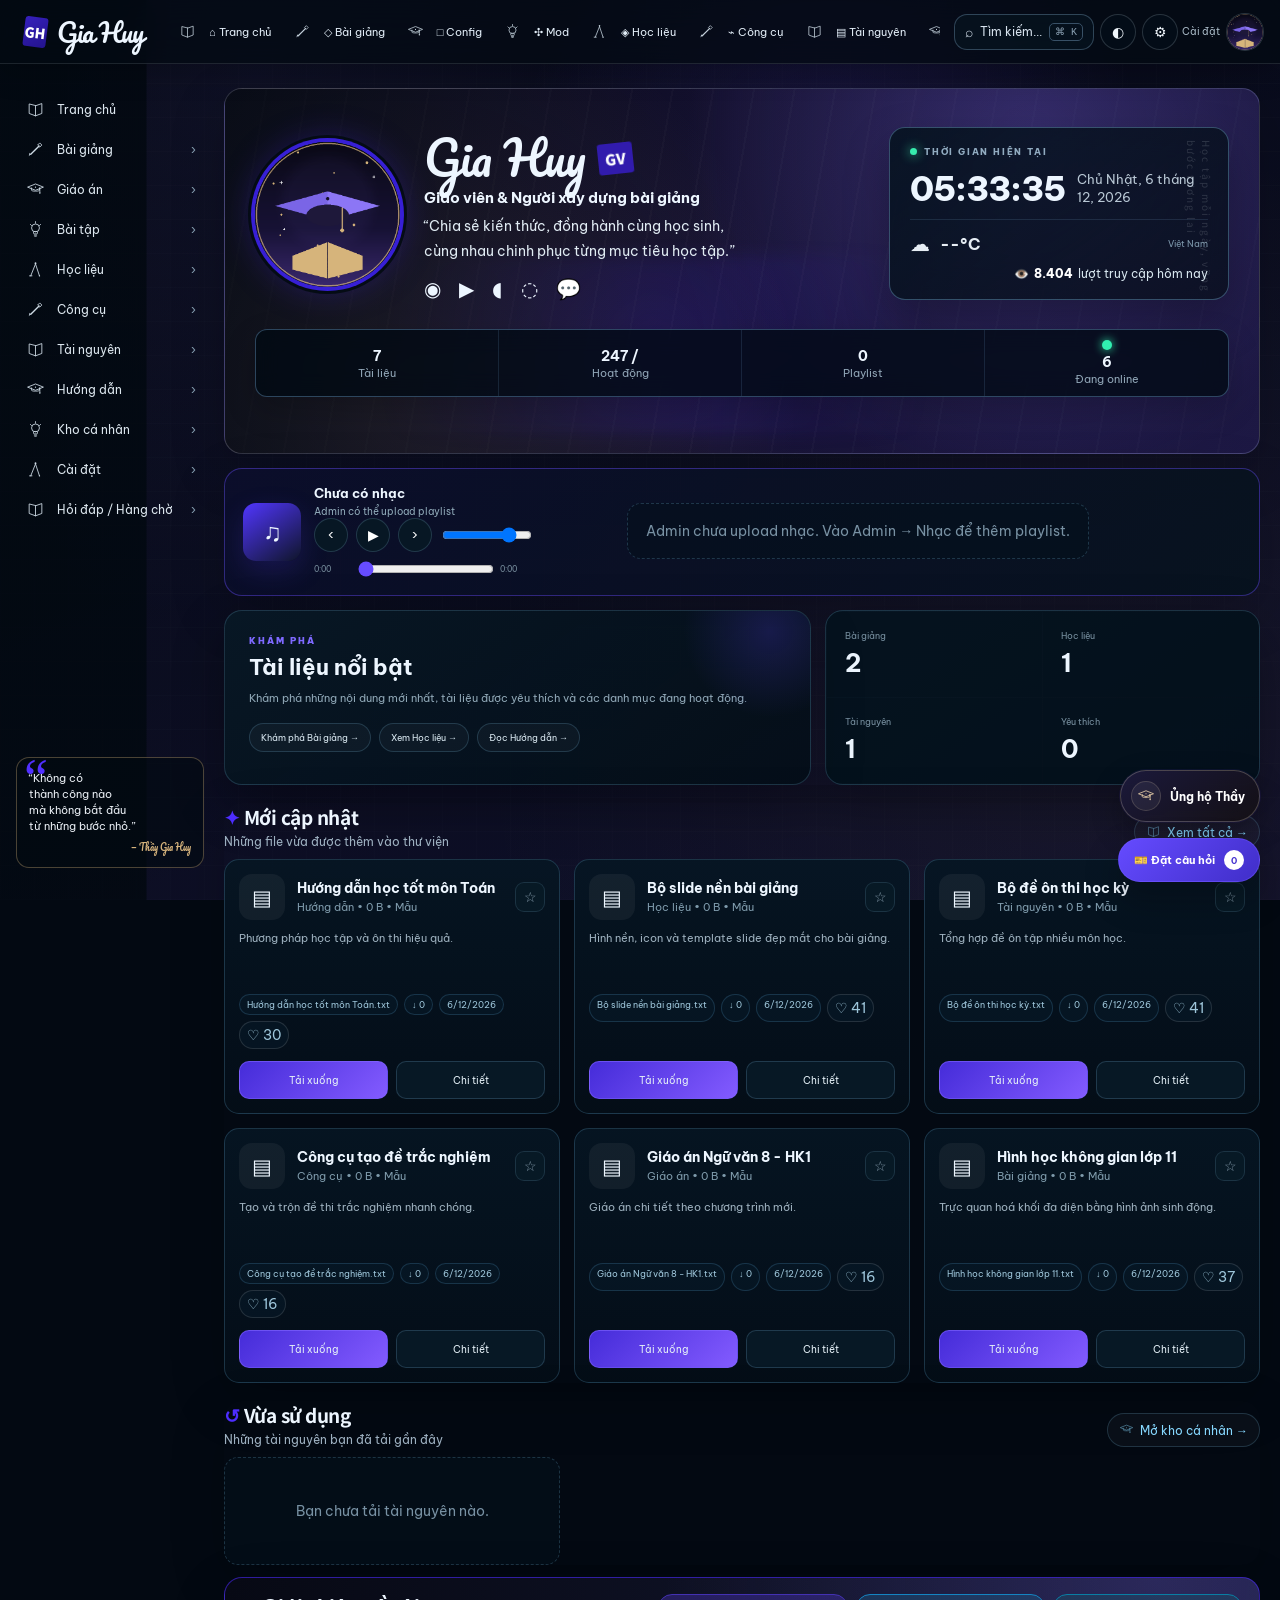
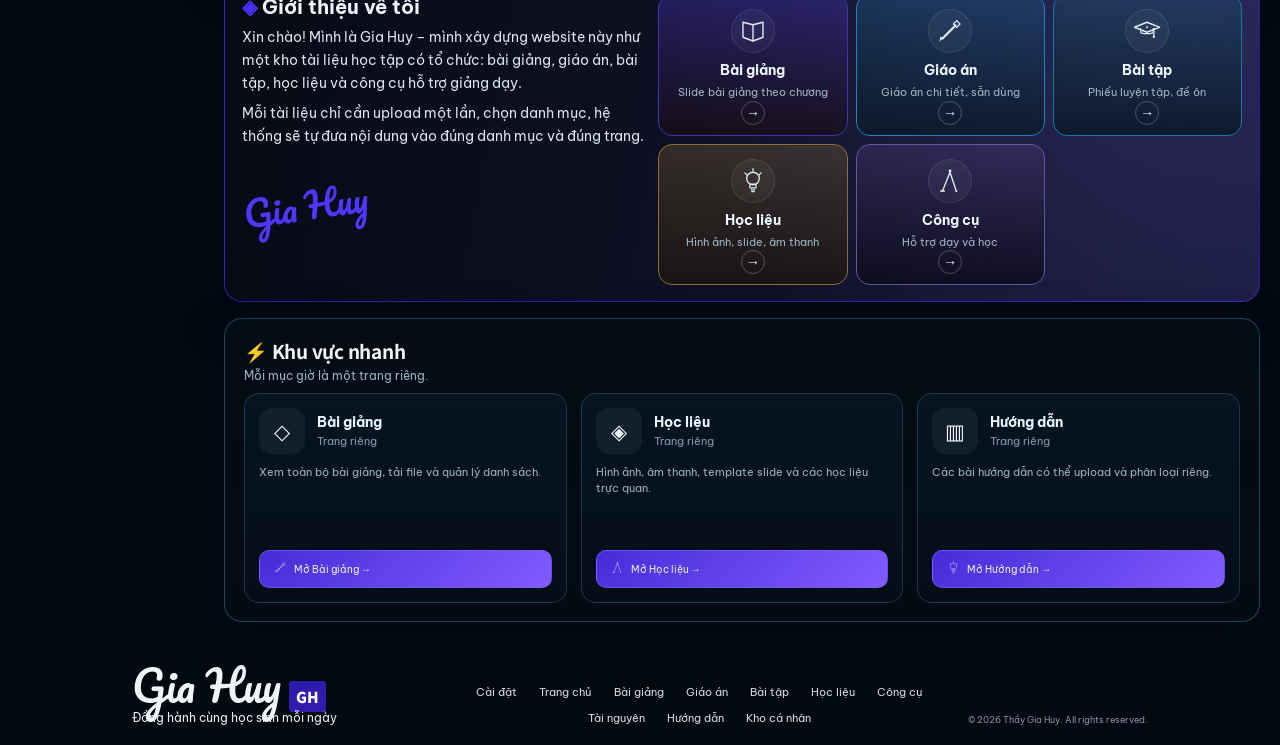
==== commit cd6493b2: "Add files via upload" ====
--- a/index.html
+++ b/index.html
@@ -1,874 +1,6 @@
-<!DOCTYPE html>
-<html lang="vi">
- <head>
-  <meta charset="utf-8"/>
-  <meta content="width=device-width,initial-scale=1" name="viewport"/>
-  <title>
-   Thầy Gia Huy — Học cùng Gia Huy
-  </title>
-  <meta content="Thầy Gia Huy — Bài giảng, giáo án, tài liệu và hướng dẫn học tập" name="description"/>
-  <link href="assets/favicon.svg" rel="icon"/>
-  <link href="https://fonts.googleapis.com" rel="preconnect"/>
-  <link crossorigin="" href="https://fonts.gstatic.com" rel="preconnect"/>
-  <link href="https://fonts.googleapis.com/css2?family=Be+Vietnam+Pro:wght@400;500;600;700;800&amp;family=Noto+Sans+JP:wght@500;700;900&amp;family=Pacifico&amp;display=swap" rel="stylesheet"/>
-  <link href="css/style.css" rel="stylesheet"/>
- </head>
- <body>
-  <div class="page-bg">
-  </div>
-  <div class="page-overlay">
-  </div>
-  <div class="petal-layer">
-  </div>
-  <header class="topbar">
-   <a class="brand" href="index.html">
-    <span class="brand-mark">
-     GH
-    </span>
-    <span class="brand-word">
-     Gia Huy
-    </span>
-   </a>
-   <nav class="topnav">
-    <a data-tooltip="Trang chủ" href="index.html">
-     ⌂
-    </a>
-    <a data-tooltip="Bài giảng" href="plugins.html">
-     ◇
-    </a>
-    <a data-tooltip="Giáo án" href="config.html">
-     □
-    </a>
-    <a data-tooltip="Bài tập" href="mods.html">
-     ✣
-    </a>
-    <a data-tooltip="Học liệu" href="assets.html">
-     ◈
-    </a>
-    <a data-tooltip="Công cụ" href="tools.html">
-     ⌁
-    </a>
-    <a data-tooltip="Tài nguyên" href="resources.html">
-     ▤
-    </a>
-    <a data-tooltip="Hướng dẫn" href="guide.html">
-     ▥
-    </a>
-    <a data-tooltip="Kho cá nhân" href="my-library.html">
-     ♡
-    </a>
-    <a data-open-ticket-nav="" data-tooltip="Hỏi đáp" href="#">
-     🎫
-    </a>
-   </nav>
-   <div class="top-actions">
-    <button class="search-pill" id="searchOpen">
-     ⌕
-     <span>
-      Tìm kiếm...
-     </span>
-     <kbd>
-      ⌘ K
-     </kbd>
-    </button>
-    <button class="icon-btn" id="themeToggle">
-     ◐
-    </button>
-    <button aria-label="Cài đặt" class="icon-btn settings-trigger" id="adminOpen">
-     ⚙
-    </button>
-    <span class="settings-label">
-     Cài đặt
-    </span>
-    <button class="mini-avatar" id="avatarBtn">
-     <img alt="Avatar" src="assets/images/avatar.gif"/>
-    </button>
-   </div>
-  </header>
-  <aside class="sidebar">
-   <div class="side-inner">
-    <a class="side-item" href="index.html">
-     <span class="side-icon">
-      ⌂
-     </span>
-     <span>
-      Trang chủ
-     </span>
-    </a>
-    <a class="side-item" href="plugins.html">
-     <span class="side-icon">
-      ◇
-     </span>
-     <span>
-      Bài giảng
-     </span>
-     <span class="chev">
-      ›
-     </span>
-    </a>
-    <a class="side-item" href="config.html">
-     <span class="side-icon">
-      □
-     </span>
-     <span>
-      Giáo án
-     </span>
-     <span class="chev">
-      ›
-     </span>
-    </a>
-    <a class="side-item" href="mods.html">
-     <span class="side-icon">
-      ✣
-     </span>
-     <span>
-      Bài tập
-     </span>
-     <span class="chev">
-      ›
-     </span>
-    </a>
-    <a class="side-item" href="assets.html">
-     <span class="side-icon">
-      ◈
-     </span>
-     <span>
-      Học liệu
-     </span>
-     <span class="chev">
-      ›
-     </span>
-    </a>
-    <a class="side-item" href="tools.html">
-     <span class="side-icon">
-      ⌁
-     </span>
-     <span>
-      Công cụ
-     </span>
-     <span class="chev">
-      ›
-     </span>
-    </a>
-    <a class="side-item" href="resources.html">
-     <span class="side-icon">
-      ▤
-     </span>
-     <span>
-      Tài nguyên
-     </span>
-     <span class="chev">
-      ›
-     </span>
-    </a>
-    <a class="side-item" href="guide.html">
-     <span class="side-icon">
-      ▥
-     </span>
-     <span>
-      Hướng dẫn
-     </span>
-     <span class="chev">
-      ›
-     </span>
-    </a>
-    <a class="side-item" href="my-library.html">
-     <span class="side-icon">
-      ♡
-     </span>
-     <span>
-      Kho cá nhân
-     </span>
-     <span class="chev">
-      ›
-     </span>
-    </a>
-    <a class="side-item settings-side-link" data-open-settings="" href="#">
-     <span class="side-icon">
-      ⚙
-     </span>
-     <span>
-      Cài đặt
-     </span>
-     <span class="chev">
-      ›
-     </span>
-    </a>
-    <a class="side-item ticket-side-link" data-open-ticket-nav="" href="#">
-     <span class="side-icon">
-      🎫
-     </span>
-     <span>
-      Hỏi đáp / Hàng chờ
-     </span>
-     <span class="chev">
-      ›
-     </span>
-    </a>
-    <div class="side-quote">
-     “Không có
-     <br/>
-     thành công nào
-     <br/>
-     mà không bắt đầu
-     <br/>
-     từ những bước nhỏ.”
-     <small>
-      — Thầy Gia Huy
-     </small>
-    </div>
-   </div>
-  </aside>
-  <main class="content" id="top">
-   <div class="announcement-bar shell" id="announcementBar">
-    <span class="announcement-icon">
-     ✦
-    </span>
-    <span data-announcement-text="">
-    </span>
-   </div>
-   <section class="hero shell">
-    <div class="hero-art">
-    </div>
-    <div class="hero-glow">
-    </div>
-    <div class="hero-profile">
-     <button class="avatar-ring" id="heroAvatarBtn">
-      <img alt="Gia Huy avatar" src="assets/images/avatar.gif"/>
-     </button>
-     <div class="hero-copy">
-      <div class="hero-name">
-       <span class="script">
-        Gia Huy
-       </span>
-       <span class="seal">
-        GV
-       </span>
-      </div>
-      <div class="hero-role">
-       Giáo viên &amp; Người xây dựng bài giảng
-      </div>
-      <p>
-       “Chia sẻ kiến thức, đồng hành cùng học sinh,
-       <br/>
-       cùng nhau chinh phục từng mục tiêu học tập.”
-      </p>
-      <div class="socials">
-       <a href="#">
-        ◉
-       </a>
-       <a href="#">
-        ▶
-       </a>
-       <a href="#">
-        ◖
-       </a>
-       <a href="#">
-        ◌
-       </a>
-       <a class="social-discord" href="https://discord.gg/your-invite-code" rel="noopener noreferrer" target="_blank" title="Discord">
-        💬
-       </a>
-      </div>
-     </div>
-    </div>
-    <div class="clock-card">
-     <div class="clock-label">
-      <span class="status-dot">
-      </span>
-      <span>
-       THỜI GIAN HIỆN TẠI
-      </span>
-     </div>
-     <div class="clock-main">
-      <div class="time" id="liveTime">
-       00:00:00
-      </div>
-      <div class="date" id="liveDate">
-       Đang cập nhật ngày
-      </div>
-     </div>
-     <div class="weather">
-      <span id="weatherIcon">
-       ☁
-      </span>
-      <strong id="weatherTemp">
-       --°C
-      </strong>
-      <small>
-       Việt Nam
-      </small>
-     </div>
-     <div class="visit-counter">
-      👁️
-      <b id="liveVisits">
-       0
-      </b>
-      lượt truy cập hôm nay
-     </div>
-     <div class="jp-tag">
-      Học tập mỗi ngày, vững bước tương lai
-     </div>
-    </div>
-    <div class="hero-stats">
-     <div>
-      <strong id="heroTotalCount">
-       0
-      </strong>
-      <span>
-       Tài liệu
-      </span>
-     </div>
-     <div>
-      <strong>
-       24/7
-      </strong>
-      <span>
-       Hoạt động
-      </span>
-     </div>
-     <div>
-      <strong id="heroMusicCount">
-       0
-      </strong>
-      <span>
-       Playlist
-      </span>
-     </div>
-     <div class="online">
-      <i>
-      </i>
-      <strong id="heroOnlineCount">
-       0
-      </strong>
-      <span>
-       Đang online
-      </span>
-     </div>
-    </div>
-   </section>
-   <section class="music-home shell">
-    <div class="music-now">
-     <div class="music-cover">
-      ♫
-     </div>
-     <div>
-      <b id="nowMusic">
-       Chưa có nhạc
-      </b>
-      <small id="nowArtist">
-       Admin có thể upload playlist
-      </small>
-      <div class="music-controls">
-       <button id="musicPrev">
-        ‹
-       </button>
-       <button id="musicPlay">
-        ▶
-       </button>
-       <button id="musicNext">
-        ›
-       </button>
-       <input id="musicVolume" max="1" min="0" step="0.01" type="range" value=".8"/>
-      </div>
-      <div class="music-progress">
-       <span id="musicCurrent">
-        0:00
-       </span>
-       <input id="musicSeek" max="100" min="0" step="0.1" type="range" value="0"/>
-       <span id="musicDuration">
-        0:00
-       </span>
-      </div>
-     </div>
-    </div>
-    <div class="music-list" id="musicList">
-     <div class="empty-state" style="padding:18px">
-      Đang tải playlist...
-     </div>
-    </div>
-   </section>
-   <section class="home-insights shell">
-    <div class="insight-card featured">
-     <div class="insight-kicker">
-      KHÁM PHÁ
-     </div>
-     <h2>
-      Tài liệu nổi bật
-     </h2>
-     <p>
-      Khám phá những nội dung mới nhất, tài liệu được yêu thích và các danh mục đang hoạt động.
-     </p>
-     <div class="insight-links">
-      <a href="plugins.html">
-       Khám phá Bài giảng →
-      </a>
-      <a href="assets.html">
-       Xem Học liệu →
-      </a>
-      <a href="guide.html">
-       Đọc Hướng dẫn →
-      </a>
-     </div>
-    </div>
-    <div class="live-stats">
-     <div>
-      <span>
-       Bài giảng
-      </span>
-      <b id="homePluginCount">
-       0
-      </b>
-     </div>
-     <div>
-      <span>
-       Học liệu
-      </span>
-      <b id="homeAssetCount">
-       0
-      </b>
-     </div>
-     <div>
-      <span>
-       Tài nguyên
-      </span>
-      <b id="homeResourceCount">
-       0
-      </b>
-     </div>
-     <div>
-      <span>
-       Yêu thích
-      </span>
-      <b id="homeFavCount">
-       0
-      </b>
-     </div>
-    </div>
-   </section>
-   <section class="latest shell">
-    <div class="section-head">
-     <div>
-      <h2>
-       ✦
-       <span>
-        Mới cập nhật
-       </span>
-      </h2>
-      <p>
-       Những file vừa được thêm vào thư viện
-      </p>
-     </div>
-     <a class="section-link" href="resources.html">
-      Xem tất cả →
-     </a>
-    </div>
-    <div class="resource-cards" id="latestGrid">
-     <div class="empty-state">
-      Đang tải...
-     </div>
-    </div>
-   </section>
-   <section class="history-section shell">
-    <div class="section-head">
-     <div>
-      <h2>
-       ↺
-       <span>
-        Vừa sử dụng
-       </span>
-      </h2>
-      <p>
-       Những tài nguyên bạn đã tải gần đây
-      </p>
-     </div>
-     <a class="section-link" href="my-library.html">
-      Mở kho cá nhân →
-     </a>
-    </div>
-    <div class="resource-cards" id="historyGrid">
-    </div>
-   </section>
-   <section class="intro shell">
-    <div class="intro-copy">
-     <h2>
-      <span>
-       ◈
-      </span>
-      Giới thiệu về tôi
-     </h2>
-     <p>
-      Xin chào! Mình là Gia Huy – mình xây dựng website này như một kho tài liệu học tập có tổ chức: bài giảng, giáo án, bài tập, học liệu và công cụ hỗ trợ giảng dạy.
-     </p>
-     <p>
-      Mỗi tài liệu chỉ cần upload một lần, chọn danh mục, hệ thống sẽ tự đưa nội dung vào đúng danh mục và đúng trang.
-     </p>
-     <div class="signature">
-      Gia Huy
-     </div>
-    </div>
-    <div class="category-grid">
-     <a class="cat-card red" href="plugins.html">
-      <span class="cat-icon">
-       ◇
-      </span>
-      <b>
-       Bài giảng
-      </b>
-      <small>
-       Slide bài giảng theo chương
-      </small>
-      <em>
-       →
-      </em>
-     </a>
-     <a class="cat-card blue" href="config.html">
-      <span class="cat-icon">
-       ▤
-      </span>
-      <b>
-       Giáo án
-      </b>
-      <small>
-       Giáo án chi tiết, sẵn dùng
-      </small>
-      <em>
-       →
-      </em>
-     </a>
-     <a class="cat-card cyan" href="mods.html">
-      <span class="cat-icon">
-       ⚙
-      </span>
-      <b>
-       Bài tập
-      </b>
-      <small>
-       Phiếu luyện tập, đề ôn
-      </small>
-      <em>
-       →
-      </em>
-     </a>
-     <a class="cat-card gold" href="assets.html">
-      <span class="cat-icon">
-       ◈
-      </span>
-      <b>
-       Học liệu
-      </b>
-      <small>
-       Hình ảnh, slide, âm thanh
-      </small>
-      <em>
-       →
-      </em>
-     </a>
-     <a class="cat-card purple" href="tools.html">
-      <span class="cat-icon">
-       ⌁
-      </span>
-      <b>
-       Công cụ
-      </b>
-      <small>
-       Hỗ trợ dạy và học
-      </small>
-      <em>
-       →
-      </em>
-     </a>
-    </div>
-   </section>
-   <section class="section shell">
-    <div class="section-head">
-     <div>
-      <h2>
-       ⚡
-       <span>
-        Khu vực nhanh
-       </span>
-      </h2>
-      <p>
-       Mỗi mục giờ là một trang riêng.
-      </p>
-     </div>
-    </div>
-    <div class="resource-cards">
-     <a class="resource-card" href="plugins.html">
-      <div class="card-top">
-       <span class="resource-icon">
-        ◇
-       </span>
-       <div>
-        <b>
-         Bài giảng
-        </b>
-        <small>
-         Trang riêng
-        </small>
-       </div>
-      </div>
-      <p>
-       Xem toàn bộ bài giảng, tải file và quản lý danh sách.
-      </p>
-      <div class="card-actions">
-       <span class="small-btn primary">
-        Mở Bài giảng →
-       </span>
-      </div>
-     </a>
-     <a class="resource-card" href="assets.html">
-      <div class="card-top">
-       <span class="resource-icon">
-        ◈
-       </span>
-       <div>
-        <b>
-         Học liệu
-        </b>
-        <small>
-         Trang riêng
-        </small>
-       </div>
-      </div>
-      <p>
-       Hình ảnh, âm thanh, template slide và các học liệu trực quan.
-      </p>
-      <div class="card-actions">
-       <span class="small-btn primary">
-        Mở Học liệu →
-       </span>
-      </div>
-     </a>
-     <a class="resource-card" href="guide.html">
-      <div class="card-top">
-       <span class="resource-icon">
-        ▥
-       </span>
-       <div>
-        <b>
-         Hướng dẫn
-        </b>
-        <small>
-         Trang riêng
-        </small>
-       </div>
-      </div>
-      <p>
-       Các bài hướng dẫn có thể upload và phân loại riêng.
-      </p>
-      <div class="card-actions">
-       <span class="small-btn primary">
-        Mở Hướng dẫn →
-       </span>
-      </div>
-     </a>
-    </div>
-   </section>
-  </main>
-  <footer class="footer shell">
-   <div class="footer-brand">
-    <span class="script">
-     Gia Huy
-    </span>
-    <span class="seal">
-     GH
-    </span>
-    <p>
-     Đồng hành cùng học sinh mỗi ngày
-    </p>
-   </div>
-   <div class="footer-nav">
-    <a data-open-settings="" href="#">
-     Cài đặt
-    </a>
-    <a href="index.html">
-     Trang chủ
-    </a>
-    <a href="plugins.html">
-     Bài giảng
-    </a>
-    <a href="config.html">
-     Giáo án
-    </a>
-    <a href="mods.html">
-     Bài tập
-    </a>
-    <a href="assets.html">
-     Học liệu
-    </a>
-    <a href="tools.html">
-     Công cụ
-    </a>
-    <a href="resources.html">
-     Tài nguyên
-    </a>
-    <a href="guide.html">
-     Hướng dẫn
-    </a>
-    <a href="my-library.html">
-     Kho cá nhân
-    </a>
-   </div>
-   <small>
-    © 2026 Thầy Gia Huy. All rights reserved.
-   </small>
-  </footer>
-  <div aria-hidden="true" class="search-modal" id="searchModal">
-   <div class="search-box">
-    <button class="close" id="searchClose">
-     ×
-    </button>
-    <div class="modal-heading">
-     <span class="modal-kicker">
-      SEARCH
-     </span>
-     <b>
-      Tìm kiếm tài nguyên
-     </b>
-     <small>
-      Tìm trong toàn bộ thư viện đã upload
-     </small>
-    </div>
-    <div class="search-input">
-     <span>
-      ⌕
-     </span>
-     <input autocomplete="off" id="searchInput" placeholder="Tên file, tiêu đề, danh mục..."/>
-    </div>
-    <div class="search-results" id="searchResults">
-    </div>
-   </div>
-  </div>
-  <div aria-hidden="true" class="admin-modal" id="adminModal">
-   <div class="admin-box">
-    <button class="btn-admin-expand" id="btnAdminExpand" title="Phóng to">
-     ⛶
-    </button>
-    <button class="close" id="adminClose">
-     ×
-    </button>
-    <div class="modal-heading">
-     <span class="modal-kicker">
-      ADMIN CENTER
-     </span>
-     <b>
-      Quản trị website
-     </b>
-     <small>
-      Đổi avatar, upload tài nguyên, quản lý danh sách và nhạc.
-     </small>
-    </div>
-    <form class="admin-form" id="adminForm">
-     <label>
-      Mật khẩu quản trị
-      <input id="adminPassword" placeholder="Nhập mật khẩu" type="password"/>
-     </label>
-     <button class="primary-btn" type="submit">
-      Đăng nhập Admin
-     </button>
-     <p class="admin-note">
-      Bản tĩnh: quyền này chỉ bảo vệ giao diện trên trình duyệt hiện tại.
-     </p>
-    </form>
-    <div class="admin-loader hidden" id="adminLoader">
-     <div class="admin-spinner-ring">
-      <span class="admin-spinner-mark">
-       GH
-      </span>
-     </div>
-     <p>
-      Đang tải bảng quản trị...
-     </p>
-     <div class="admin-loader-bar">
-      <i id="adminLoaderBar">
-      </i>
-     </div>
-     <small>
-      Xác thực &amp; chuẩn bị dữ liệu
-     </small>
-    </div>
-    <div class="hidden" id="adminPanel">
-     <div class="admin-profile-card">
-      <div class="admin-avatar-preview">
-       <img alt="Avatar" src="assets/images/avatar.gif"/>
-      </div>
-      <div>
-       <b>
-        Thầy Gia Huy
-       </b>
-       <small>
-        Quản lý profile &amp; thư viện
-       </small>
-      </div>
-      <span class="admin-badge">
-       ADMIN
-      </span>
-     </div>
-     <div class="admin-actions">
-      <button class="primary-btn" id="changeAvatarBtn">
-       Đổi ảnh đại diện
-      </button>
-      <button class="secondary-btn" id="resetAvatarBtn">
-       Khôi phục avatar
-      </button>
-      <button class="secondary-btn" id="logoutAdmin">
-       Đăng xuất
-      </button>
-      <input accept="image/*" hidden="" id="avatarInput" type="file"/>
-     </div>
-     <div class="admin-tabs">
-      <button class="admin-tab active" data-admin-tab="upload">
-       Upload
-      </button>
-      <button class="admin-tab" data-admin-tab="library">
-       Thư viện
-      </button>
-      <button class="admin-tab" data-admin-tab="music">
-       Nhạc
-      </button>
-      <button class="admin-tab" data-admin-tab="stats">
-       Thống kê
-      </button>
-     </div>
-     <div id="adminWorkspace">
-     </div>
-    </div>
-   </div>
-  </div>
-  <div class="toast" id="toast">
-  </div>
-  <div class="scroll-progress" id="scrollProgress">
-  </div>
-  <button class="back-top" id="backTop">
-   ↑
-  </button>
-  <script src="js/ticket-center.js">
-  </script>
-  <script src="js/script.js">
-  </script>
-  <div class="quote-overlay" id="quoteOverlay">
-   <p class="quote-text">
-    "Không có thành công nào
-    <br/>
-    mà không bắt đầu
-    <br/>
-    từ những bước nhỏ."
-    <span class="quote-author">
-     — Thầy Gia Huy
-    </span>
-   </p>
-  </div>
-  <div class="quote-icon" id="quoteIcon" title="Câu nói truyền cảm hứng">
-   🎓
-   <div class="quote-popup">
-    "Không có thành công nào mà không bắt đầu từ những bước nhỏ."
-    <br/>
-    <small style="opacity:.8;font-weight:400">
-     — Thầy Gia Huy
-    </small>
-   </div>
-  </div>
- </body>
-</html>
+<!doctype html><html lang="vi"><head><meta charset="utf-8"><meta name="viewport" content="width=device-width,initial-scale=1"><title>Thầy Gia Huy — Học cùng Gia Huy</title><meta name="description" content="Thầy Gia Huy — Bài giảng, giáo án, tài liệu và hướng dẫn học tập"><link rel="icon" href="assets/favicon.svg"><link rel="preconnect" href="https://fonts.googleapis.com"><link rel="preconnect" href="https://fonts.gstatic.com" crossorigin><link href="https://fonts.googleapis.com/css2?family=Be+Vietnam+Pro:wght@400;500;600;700;800&family=Noto+Sans+JP:wght@500;700;900&family=Pacifico&display=swap" rel="stylesheet"><link rel="stylesheet" href="css/style.css"></head><body><div class="page-bg"></div><div class="page-overlay"></div><div class="petal-layer"></div><header class="topbar"><a class="brand" href="index.html"><span class="brand-mark">GH</span><span class="brand-word">Gia Huy</span></a><nav class="topnav"><a href="index.html">⌂ Trang chủ</a><a href="plugins.html">◇ Bài giảng</a><a href="config.html">□ Config</a><a href="mods.html">✣ Mod</a><a href="assets.html">◈ Học liệu</a><a href="tools.html">⌁ Công cụ</a><a href="resources.html">▤ Tài nguyên</a><a href="guide.html">▥ Hướng dẫn</a><a href="my-library.html">♡ Kho cá nhân</a><a href="#" data-open-ticket-nav>🎫 Hỏi đáp</a></nav><div class="top-actions"><button class="search-pill" id="searchOpen">⌕ <span>Tìm kiếm...</span><kbd>⌘ K</kbd></button><button class="icon-btn" id="themeToggle">◐</button><button class="icon-btn settings-trigger" id="adminOpen" aria-label="Cài đặt">⚙</button><span class="settings-label">Cài đặt</span><button class="mini-avatar" id="avatarBtn"><img src="assets/images/avatar.gif" alt="Avatar"></button></div></header><aside class="sidebar"><div class="side-inner"><a class="side-item" href="index.html"><span class="side-icon">⌂</span><span>Trang chủ</span></a><a class="side-item" href="plugins.html"><span class="side-icon">◇</span><span>Bài giảng</span><span class="chev">›</span></a><a class="side-item" href="config.html"><span class="side-icon">□</span><span>Giáo án</span><span class="chev">›</span></a><a class="side-item" href="mods.html"><span class="side-icon">✣</span><span>Bài tập</span><span class="chev">›</span></a><a class="side-item" href="assets.html"><span class="side-icon">◈</span><span>Học liệu</span><span class="chev">›</span></a><a class="side-item" href="tools.html"><span class="side-icon">⌁</span><span>Công cụ</span><span class="chev">›</span></a><a class="side-item" href="resources.html"><span class="side-icon">▤</span><span>Tài nguyên</span><span class="chev">›</span></a><a class="side-item" href="guide.html"><span class="side-icon">▥</span><span>Hướng dẫn</span><span class="chev">›</span></a><a class="side-item" href="my-library.html"><span class="side-icon">♡</span><span>Kho cá nhân</span><span class="chev">›</span></a><a class="side-item settings-side-link" href="#" data-open-settings><span class="side-icon">⚙</span><span>Cài đặt</span><span class="chev">›</span></a><a class="side-item ticket-side-link" href="#" data-open-ticket-nav><span class="side-icon">🎫</span><span>Hỏi đáp / Hàng chờ</span><span class="chev">›</span></a><div class="side-quote">“Không có<br>thành công nào<br>mà không bắt đầu<br>từ những bước nhỏ.”<small>— Thầy Gia Huy</small></div></div></aside><main class="content" id="top"><div class="announcement-bar shell" id="announcementBar"><span class="announcement-icon">✦</span><span data-announcement-text></span></div><section class="hero shell"><div class="hero-art"></div><div class="hero-glow"></div><div class="hero-profile"><button class="avatar-ring" id="heroAvatarBtn"><img src="assets/images/avatar.gif" alt="Gia Huy avatar"></button><div class="hero-copy"><div class="hero-name"><span class="script">Gia Huy</span><span class="seal">GV</span></div><div class="hero-role">Giáo viên & Người xây dựng bài giảng</div><p>“Chia sẻ kiến thức, đồng hành cùng học sinh,<br>cùng nhau chinh phục từng mục tiêu học tập.”</p><div class="socials"><a href="#">◉</a><a href="#">▶</a><a href="#">◖</a><a href="#">◌</a><a class="social-discord" href="https://discord.gg/your-invite-code" target="_blank" rel="noopener noreferrer" title="Discord">💬</a></div></div></div><div class="clock-card"><div class="clock-label"><span class="status-dot"></span><span>THỜI GIAN HIỆN TẠI</span></div><div class="clock-main"><div class="time" id="liveTime">00:00:00</div><div class="date" id="liveDate">Đang cập nhật ngày</div></div><div class="weather"><span id="weatherIcon">☁</span><strong id="weatherTemp">--°C</strong><small>Việt Nam</small></div><div class="visit-counter">👁️ <b id="liveVisits">0</b> lượt truy cập hôm nay</div><div class="jp-tag">Học tập mỗi ngày, vững bước tương lai</div></div><div class="hero-stats"><div><strong id="heroTotalCount">0</strong><span>Tài liệu</span></div><div><strong>24/7</strong><span>Hoạt động</span></div><div><strong id="heroMusicCount">0</strong><span>Playlist</span></div><div class="online"><i></i><strong id="heroOnlineCount">0</strong><span>Đang online</span></div></div></section>
+<section class="music-home shell"><div class="music-now"><div class="music-cover">♫</div><div><b id="nowMusic">Chưa có nhạc</b><small id="nowArtist">Admin có thể upload playlist</small><div class="music-controls"><button id="musicPrev">‹</button><button id="musicPlay">▶</button><button id="musicNext">›</button><input id="musicVolume" type="range" min="0" max="1" step="0.01" value=".8"></div><div class="music-progress"><span id="musicCurrent">0:00</span><input id="musicSeek" type="range" min="0" max="100" value="0" step="0.1"><span id="musicDuration">0:00</span></div></div></div><div class="music-list" id="musicList"><div class="empty-state" style="padding:18px">Đang tải playlist...</div></div></section>
+<section class="home-insights shell"><div class="insight-card featured"><div class="insight-kicker">KHÁM PHÁ</div><h2>Tài liệu nổi bật</h2><p>Khám phá những nội dung mới nhất, tài liệu được yêu thích và các danh mục đang hoạt động.</p><div class="insight-links"><a href="plugins.html">Khám phá Bài giảng →</a><a href="assets.html">Xem Học liệu →</a><a href="guide.html">Đọc Hướng dẫn →</a></div></div><div class="live-stats"><div><span>Bài giảng</span><b id="homePluginCount">0</b></div><div><span>Học liệu</span><b id="homeAssetCount">0</b></div><div><span>Tài nguyên</span><b id="homeResourceCount">0</b></div><div><span>Yêu thích</span><b id="homeFavCount">0</b></div></div></section><section class="latest shell"><div class="section-head"><div><h2>✦ <span>Mới cập nhật</span></h2><p>Những file vừa được thêm vào thư viện</p></div><a class="section-link" href="resources.html">Xem tất cả →</a></div><div class="resource-cards" id="latestGrid"><div class="empty-state">Đang tải...</div></div></section><section class="history-section shell"><div class="section-head"><div><h2>↺ <span>Vừa sử dụng</span></h2><p>Những tài nguyên bạn đã tải gần đây</p></div><a class="section-link" href="my-library.html">Mở kho cá nhân →</a></div><div class="resource-cards" id="historyGrid"></div></section><section class="intro shell"><div class="intro-copy"><h2><span>◈</span> Giới thiệu về tôi</h2><p>Xin chào! Mình là Gia Huy – mình xây dựng website này như một kho tài liệu học tập có tổ chức: bài giảng, giáo án, bài tập, học liệu và công cụ hỗ trợ giảng dạy.</p><p>Mỗi tài liệu chỉ cần upload một lần, chọn danh mục, hệ thống sẽ tự đưa nội dung vào đúng danh mục và đúng trang.</p><div class="signature">Gia Huy</div></div><div class="category-grid"><a class="cat-card red" href="plugins.html"><span class="cat-icon">◇</span><b>Bài giảng</b><small>Slide bài giảng theo chương</small><em>→</em></a><a class="cat-card blue" href="config.html"><span class="cat-icon">▤</span><b>Giáo án</b><small>Giáo án chi tiết, sẵn dùng</small><em>→</em></a><a class="cat-card cyan" href="mods.html"><span class="cat-icon">⚙</span><b>Bài tập</b><small>Phiếu luyện tập, đề ôn</small><em>→</em></a><a class="cat-card gold" href="assets.html"><span class="cat-icon">◈</span><b>Học liệu</b><small>Hình ảnh, slide, âm thanh</small><em>→</em></a><a class="cat-card purple" href="tools.html"><span class="cat-icon">⌁</span><b>Công cụ</b><small>Hỗ trợ dạy và học</small><em>→</em></a></div></section>
+<section class="section shell"><div class="section-head"><div><h2>⚡ <span>Khu vực nhanh</span></h2><p>Mỗi mục giờ là một trang riêng.</p></div></div><div class="resource-cards"><a class="resource-card" href="plugins.html"><div class="card-top"><span class="resource-icon">◇</span><div><b>Bài giảng</b><small>Trang riêng</small></div></div><p>Xem toàn bộ bài giảng, tải file và quản lý danh sách.</p><div class="card-actions"><span class="small-btn primary">Mở Bài giảng →</span></div></a><a class="resource-card" href="assets.html"><div class="card-top"><span class="resource-icon">◈</span><div><b>Học liệu</b><small>Trang riêng</small></div></div><p>Hình ảnh, âm thanh, template slide và các học liệu trực quan.</p><div class="card-actions"><span class="small-btn primary">Mở Học liệu →</span></div></a><a class="resource-card" href="guide.html"><div class="card-top"><span class="resource-icon">▥</span><div><b>Hướng dẫn</b><small>Trang riêng</small></div></div><p>Các bài hướng dẫn có thể upload và phân loại riêng.</p><div class="card-actions"><span class="small-btn primary">Mở Hướng dẫn →</span></div></a></div></section></main><footer class="footer shell"><div class="footer-brand"><span class="script">Gia Huy</span><span class="seal">GH</span><p>Đồng hành cùng học sinh mỗi ngày</p></div><div class="footer-nav"><a href="#" data-open-settings>Cài đặt</a><a href="index.html">Trang chủ</a><a href="plugins.html">Bài giảng</a><a href="config.html">Giáo án</a><a href="mods.html">Bài tập</a><a href="assets.html">Học liệu</a><a href="tools.html">Công cụ</a><a href="resources.html">Tài nguyên</a><a href="guide.html">Hướng dẫn</a><a href="my-library.html">Kho cá nhân</a></div><small>© 2026 Thầy Gia Huy. All rights reserved.</small></footer><div class="search-modal" id="searchModal" aria-hidden="true"><div class="search-box"><button class="close" id="searchClose">×</button><div class="modal-heading"><span class="modal-kicker">SEARCH</span><b>Tìm kiếm tài nguyên</b><small>Tìm trong toàn bộ thư viện đã upload</small></div><div class="search-input"><span>⌕</span><input id="searchInput" placeholder="Tên file, tiêu đề, danh mục..." autocomplete="off"></div><div class="search-results" id="searchResults"></div></div></div>
+<div class="admin-modal" id="adminModal" aria-hidden="true"><div class="admin-box"><button class="close" id="adminClose">×</button><div class="modal-heading"><span class="modal-kicker">ADMIN CENTER</span><b>Quản trị website</b><small>Đổi avatar, upload tài nguyên, quản lý danh sách và nhạc.</small></div><form class="admin-form" id="adminForm"><label>Mật khẩu quản trị<input id="adminPassword" type="password" placeholder="Nhập mật khẩu"></label><button class="primary-btn" type="submit">Đăng nhập Admin</button><p class="admin-note">Bản tĩnh: quyền này chỉ bảo vệ giao diện trên trình duyệt hiện tại.</p></form><div class="admin-loader hidden" id="adminLoader"><div class="admin-spinner-ring"><span class="admin-spinner-mark">GH</span></div><p>Đang tải bảng quản trị...</p><div class="admin-loader-bar"><i id="adminLoaderBar"></i></div><small>Xác thực & chuẩn bị dữ liệu</small></div><div class="hidden" id="adminPanel"><div class="admin-profile-card"><div class="admin-avatar-preview"><img src="assets/images/avatar.gif" alt="Avatar"></div><div><b>Thầy Gia Huy</b><small>Quản lý profile & thư viện</small></div><span class="admin-badge">ADMIN</span></div><div class="admin-actions"><button class="primary-btn" id="changeAvatarBtn">Đổi ảnh đại diện</button><button class="secondary-btn" id="resetAvatarBtn">Khôi phục avatar</button><button class="secondary-btn" id="logoutAdmin">Đăng xuất</button><input id="avatarInput" type="file" accept="image/*" hidden></div><div class="admin-tabs"><button class="admin-tab active" data-admin-tab="upload">Upload</button><button class="admin-tab" data-admin-tab="library">Thư viện</button><button class="admin-tab" data-admin-tab="music">Nhạc</button><button class="admin-tab" data-admin-tab="stats">Thống kê</button></div><div id="adminWorkspace"></div></div></div></div>
+<div class="toast" id="toast"></div><div class="scroll-progress" id="scrollProgress"></div><button class="back-top" id="backTop">↑</button><script src="js/ticket-center.js"></script><script src="js/script.js"></script></body></html>
--- a/css/style.css
+++ b/css/style.css
@@ -1,4301 +1,430 @@
-:root{
---bg:#040a12;
---panel:rgba(4,15,27,.88);
---panel2:rgba(3,17,29,.94);
---line:rgba(95,183,239,.28);
---line2:rgba(106,72,255,.65);
---text:#edf6ff;
---muted:#9fb4c8;
---red:#4324ff;
---red2:#735be9;
---blue:#0ea7ff;
---cyan:#12d8f2;
---gold:#f3b44f;
---purple:#9d86ff;
---green:#55e9b1}
-*{
-box-sizing:border-box}
-html{
-scroll-behavior:smooth}
-body{
-margin:0;
-background:var(--bg);
-color:var(--text);
-font-family:'Be Vietnam Pro',sans-serif;
-font-size:14px;
-min-height:100vh}
-.page-bg{
-position:fixed;
-inset:0;
-background:radial-gradient(circle at 20% 8%,rgba(122,101,230,.16),transparent 42%),radial-gradient(circle at 85% 82%,rgba(214,180,123,.10),transparent 46%),repeating-linear-gradient(0deg,rgba(255,255,255,.025) 0 1px,transparent 1px 34px),repeating-linear-gradient(90deg,rgba(255,255,255,.02) 0 1px,transparent 1px 34px),linear-gradient(160deg,#0a0916 0%,#141230 46%,#20194a 100%);
-z-index:-3}
-.page-overlay{
-position:fixed;
-inset:0;
-background:radial-gradient(circle at 65% 18%,rgba(110,74,255,.16),transparent 28%),linear-gradient(90deg,rgba(2,9,16,.92) 0 11.4%,rgba(2,9,16,.52) 11.5% 100%);
-z-index:-2}
-.petal-layer{
-pointer-events:none;
-position:fixed;
-inset:0;
-overflow:hidden;
-z-index:20}
-.petal{
-position:absolute;
-top:-30px;
-width:10px;
-height:7px;
-background:#7d79ff;
-border-radius:8px 0 8px 0;
-box-shadow:0 0 8px rgba(81,68,255,.6);
-animation:fall linear infinite}
-@keyframes fall{
-to{
-transform:translate3d(var(--x),110vh,0) rotate(720deg);
-opacity:.1}
-}
-a{
-color:inherit;
-text-decoration:none}
-button{
-font:inherit}
-.topbar{
-position:fixed;
-left:0;
-right:0;
-top:0;
-height:72px;
-padding:0 22px 0 34px;
-display:flex;
-align-items:center;
-gap:25px;
-background:rgba(3,10,17,.82);
-border-bottom:1px solid rgba(151,182,209,.15);
-backdrop-filter:blur(16px);
-z-index:30}
-.brand{
-width:180px;
-display:flex;
-align-items:center;
-gap:10px}
-.brand-word,.script{
-font-family:'Pacifico',cursive}
-.brand-word{
-font-size:31px;
-letter-spacing:-1px}
-.brand-mark{
-font-family:'Noto Sans JP';
-font-weight:900;
-background:#3017ba;
-color:#fff;
-width:26px;
-height:35px;
-display:grid;
-place-items:center;
-border-radius:3px;
-transform:rotate(7deg);
-font-size:14px}
-.topnav{
-display:flex;
-gap:7px;
-flex:1}
-.topnav a{
-padding:13px 14px;
-border:1px solid transparent;
-border-radius:12px;
-color:#e2edf7;
-white-space:nowrap}
-.topnav a span{
-opacity:.95;
-margin-right:7px}
-.topnav a.active,.topnav a:hover{
-background:linear-gradient(180deg,rgba(104,67,255,.23),rgba(104,67,255,.08));
-border-color:rgba(104,67,255,.55);
-box-shadow:inset 0 0 20px rgba(86,44,255,.06)}
-.top-actions{
-display:flex;
-align-items:center;
-gap:9px}
-.search-pill{
-min-width:155px;
-display:flex;
-align-items:center;
-gap:7px;
-background:#071520;
-border:1px solid rgba(129,171,201,.34);
-color:#d7e3ee;
-border-radius:18px;
-padding:10px 12px}
-.search-pill span{
-font-size:12px;
-flex:1;
-text-align:left}
-.search-pill kbd{
-font-size:10px;
-border:1px solid #385066;
-padding:2px 5px;
-border-radius:5px;
-color:#8ca2b4}
-.icon-btn,.mini-avatar{
-width:40px;
-height:40px;
-border-radius:50%;
-border:1px solid rgba(129,171,201,.3);
-background:#06131f;
-color:#f0f6fc;
-display:grid;
-place-items:center}
-.mini-avatar{
-padding:0;
-overflow:hidden}
-.mini-avatar img{
-width:100%;
-height:100%;
-object-fit:cover}
-.sidebar{
-position:fixed;
-left:0;
-top:72px;
-bottom:0;
-width:230px;
-padding:24px 14px;
-z-index:25}
-.side-inner{
-height:100%;
-position:relative}
-.side-item{
-display:flex;
-align-items:center;
-gap:11px;
-padding:13px 13px;
-margin:3px 0;
-border-radius:11px;
-color:#dbe5ed}
-.side-item.active,.side-item:hover{
-background:linear-gradient(90deg,rgba(53,25,194,.32),rgba(53,25,194,.08));
-border:1px solid rgba(89,58,255,.5)}
-.side-icon{
-width:24px;
-text-align:center;
-font-size:18px}
-.chev{
-margin-left:auto;
-color:#88a0b2}
-.side-quote{
-position:absolute;
-bottom:20px;
-left:2px;
-right:2px;
-border:1px solid rgba(83,52,255,.8);
-border-radius:8px;
-padding:20px 17px 16px;
-background:rgba(2,10,18,.72);
-line-height:1.7;
-color:#e9eef4}
-.side-quote:before{
-content:'“';
-position:absolute;
-top:-18px;
-left:7px;
-font-size:54px;
-color:#5130ff;
-font-family:Georgia}
-.side-quote small{
-display:block;
-text-align:right;
-margin-top:6px;
-font-family:'Pacifico',cursive;
-color:#6f59ef}
-.content{
-margin-left:230px;
-padding-top:93px;
-padding-right:17px}
-.shell{
-width:min(1085px,calc(100vw - 252px));
-margin:0 auto}
-.hero{
-height:370px;
-position:relative;
-border:1px solid rgba(113,174,218,.31);
-border-radius:16px;
-overflow:hidden;
-background:radial-gradient(circle at 78% 15%,rgba(122,101,230,.35),transparent 40%),radial-gradient(circle at 15% 85%,rgba(214,180,123,.14),transparent 45%),repeating-linear-gradient(100deg,rgba(255,255,255,.02) 0 2px,transparent 2px 40px),linear-gradient(115deg,#0b0a1c 0%,#171335 55%,#241c52 100%)}
-.hero:after{
-content:'';
-position:absolute;
-inset:0;
-background:linear-gradient(90deg,rgba(4,11,18,.6),transparent 48%,rgba(4,11,18,.22));
-pointer-events:none}
-.hero-profile{
-position:absolute;
-left:28px;
-top:70px;
-display:flex;
-align-items:center;
-gap:24px;
-z-index:2}
-.avatar-ring{
-border:0;
-background:none;
-padding:0;
-width:180px;
-height:180px;
-border-radius:50%;
-overflow:hidden;
-box-shadow:0 0 0 4px rgba(67,36,255,.82),0 0 0 7px rgba(5,12,19,.95),0 0 36px rgba(74,40,255,.35);
-cursor:pointer}
-.avatar-ring img{
-width:100%;
-height:100%;
-object-fit:cover}
-.hero-copy{
-padding-top:16px}
-.hero-name{
-display:flex;
-align-items:center;
-gap:12px}
-.script{
-font-size:55px;
-line-height:1}
-.seal{
-background:#311bad;
-color:#fff;
-font-family:'Noto Sans JP';
-font-weight:900;
-padding:5px 7px;
-border-radius:3px;
-transform:rotate(-6deg);
-font-size:15px}
-.hero-role{
-font-weight:700;
-font-size:16px;
-margin:9px 0 9px}
-.hero-copy p{
-color:#e0ebf3;
-line-height:1.7;
-margin:0}
-.socials{
-display:flex;
-gap:24px;
-margin-top:19px;
-font-size:23px}
-.clock-card{
-position:absolute;
-right:18px;
-top:70px;
-z-index:3;
-text-align:right;
-padding-right:38px}
-.jp-vertical{
-position:absolute;
-right:0;
-top:3px;
-font-family:'Noto Sans JP';
-font-weight:900;
-writing-mode:vertical-rl;
-letter-spacing:2px;
-font-size:22px;
-color:#fff;
-text-shadow:0 4px 14px #000}
-.time{
-font-size:24px;
-font-weight:700}
-.date{
-font-size:12px;
-color:#e6edf4;
-margin-top:4px}
-.weather{
-margin-top:11px;
-display:flex;
-gap:10px;
-align-items:center;
-justify-content:flex-end;
-color:#e6edf4}
-.weather span{
-font-size:23px}
-.weather strong{
-font-size:18px}
-.hero-stats{
-position:absolute;
-left:53%;
-right:24px;
-bottom:24px;
-z-index:4;
-height:76px;
-border:1px solid rgba(110,167,211,.38);
-background:rgba(1,10,19,.77);
-backdrop-filter:blur(12px);
-border-radius:12px;
-display:grid;
-grid-template-columns:repeat(4,1fr)}
-.hero-stats>div{
-display:flex;
-flex-direction:column;
-justify-content:center;
-align-items:center;
-gap:1px;
-border-right:1px solid rgba(110,167,211,.16)}
-.hero-stats>div:last-child{
-border:0}
-.hero-stats strong{
-font-size:16px}
-.hero-stats span{
-font-size:10px;
-color:#90a6b7}
-.hero-stats .online i{
-width:10px;
-height:10px;
-border-radius:50%;
-background:#31efb0;
-box-shadow:0 0 10px #31efb0;
-margin-bottom:2px}
-.intro{
-margin-top:16px;
-display:grid;
-grid-template-columns:1.02fr 1.48fr;
-gap:14px;
-padding:21px 20px;
-border:1px solid rgba(75,41,255,.58);
-border-radius:13px;
-background:radial-gradient(circle at 90% 0%,rgba(122,101,230,.22),transparent 50%),linear-gradient(100deg,#070914 0%,#0f1226 55%,#171a3a 100%)}
-.intro-copy h2,.section-head h2{
-font-size:20px;
-margin:0 0 7px}
-.intro-copy h2 span{
-color:#4f2fff}
-.intro-copy p{
-color:#d8e3ec;
-line-height:1.64;
-margin:7px 0}
-.signature{
-font-family:'Pacifico',cursive;
-font-size:35px;
-color:#5235ff;
-margin-top:3px;
-transform:rotate(-8deg)}
-.category-grid{
-display:grid;
-grid-template-columns:repeat(5,1fr);
-gap:10px}
-.cat-card{
-position:relative;
-padding:18px 12px 12px;
-border-radius:9px;
-min-height:145px;
-display:flex;
-flex-direction:column;
-align-items:center;
-text-align:center;
-overflow:hidden}
-.cat-card:before{
-content:'';
-position:absolute;
-inset:0;
-background:linear-gradient(180deg,rgba(255,255,255,.03),transparent)}
-.cat-card.red{
-border:1px solid #4331b3;
-background:linear-gradient(180deg,rgba(51,31,163,.43),rgba(24,13,18,.65))}
-.cat-card.blue{
-border:1px solid #1484c2;
-background:linear-gradient(180deg,rgba(11,79,126,.4),rgba(8,24,35,.7))}
-.cat-card.cyan{
-border:1px solid #097ea4;
-background:linear-gradient(180deg,rgba(8,68,94,.42),rgba(7,21,31,.7))}
-.cat-card.gold{
-border:1px solid #8f6a3d;
-background:linear-gradient(180deg,rgba(103,75,34,.36),rgba(28,22,16,.75))}
-.cat-card.purple{
-border:1px solid #6655a1;
-background:linear-gradient(180deg,rgba(67,45,117,.32),rgba(12,10,24,.75))}
-.cat-icon{
-font-size:28px;
-width:53px;
-height:53px;
-border-radius:50%;
-display:grid;
-place-items:center;
-background:rgba(0,0,0,.22);
-margin-bottom:9px}
-.cat-card b{
-font-size:14px}
-.cat-card small{
-font-size:9px;
-color:#9fb4c5;
-margin-top:5px;
-line-height:1.4}
-.cat-card em{
-font-style:normal;
-margin-top:auto;
-border:1px solid rgba(255,255,255,.24);
-border-radius:50%;
-width:24px;
-height:24px;
-display:grid;
-place-items:center}
-.section{
-margin-top:16px;
-background:linear-gradient(180deg,rgba(2,13,22,.94),rgba(3,11,19,.92));
-border:1px solid rgba(60,153,209,.4);
-border-radius:13px;
-padding:18px 19px}
-.section-head{
-display:flex;
-align-items:center;
-justify-content:space-between;
-margin-bottom:12px}
-.section-head h2{
-font-size:19px}
-.section-head h2:first-letter{
-color:#4d2dff}
-.section-head p{
-margin:2px 0 0;
-color:#9db0c0;
-font-size:11px}
-.section-head>a{
-font-size:12px}
-.skill-grid{
-display:grid;
-grid-template-columns:repeat(5,1fr);
-gap:11px}
-.skill{
-min-height:102px;
-border:1px solid rgba(72,140,184,.38);
-border-radius:8px;
-background:rgba(5,19,31,.86);
-padding:13px;
-display:flex;
-align-items:flex-start;
-gap:10px}
-.skill-icon{
-width:42px;
-height:42px;
-border-radius:8px;
-display:grid;
-place-items:center;
-font-weight:900;
-font-size:17px;
-color:#fff;
-flex:0 0 42px}
-.skill-icon.js{
-background:#f5cd1d;
-color:#111}
-.skill-icon.node{
-background:#27ad62}
-.skill-icon.php{
-background:#7775d9}
-.skill-icon.html{
-background:#8939f3}
-.skill-icon.git{
-background:#6e42ee}
-.skill-info{
-display:flex;
-flex-direction:column;
-min-width:0;
-flex:1}
-.skill-info b{
-font-size:12px}
-.skill-info small{
-font-size:10px;
-color:#a5b4c2;
-margin-top:2px}
-.meter{
-height:7px;
-margin-top:14px;
-background:#143143;
-border-radius:20px;
-overflow:hidden}
-.meter i{
-display:block;
-height:100%;
-background:linear-gradient(90deg,#ffbf39,#35dbba);
-border-radius:20px}
-.skill>strong{
-align-self:flex-end;
-font-size:10px;
-color:#dbe8f1}
-.plugin-grid{
-display:grid;
-grid-template-columns:repeat(4,1fr);
-gap:11px}
-.plugin{
-padding:15px;
-border:1px solid rgba(72,140,184,.37);
-border-radius:8px;
-background:rgba(5,18,29,.9)}
-.plugin-top{
-display:flex;
-gap:10px;
-align-items:flex-start}
-.picon{
-width:41px;
-height:41px;
-border-radius:8px;
-display:grid;
-place-items:center;
-color:#fff;
-font-size:22px}
-.picon.green{
-background:#20b275}
-.picon.blue{
-background:#127cd0}
-.picon.purple{
-background:#8162f5}
-.picon.gold{
-background:#d8921f}
-.plugin b{
-font-size:13px}
-.tags{
-display:flex;
-gap:5px;
-margin-top:4px}
-.tags span{
-font-size:9px;
-color:#aab8c3;
-background:#173044;
-padding:2px 6px;
-border-radius:5px}
-.plugin p{
-font-size:11px;
-line-height:1.55;
-color:#bfccd8;
-min-height:48px}
-.plugin footer{
-display:flex;
-align-items:center;
-gap:14px;
-font-size:10px;
-color:#b6c5d1}
-.rating{
-color:#f8cd37}
-.plugin footer em{
-margin-left:auto;
-border:1px solid #496276;
-border-radius:50%;
-width:23px;
-height:23px;
-display:grid;
-place-items:center;
-font-style:normal}
-.split{
-display:grid;
-grid-template-columns:2fr 1fr;
-gap:14px}
-.resource-list{
-display:grid;
-gap:8px}
-.resource{
-display:flex;
-align-items:center;
-gap:12px;
-padding:9px;
-border:1px solid rgba(66,133,175,.33);
-border-radius:8px;
-background:rgba(7,18,29,.87)}
-.thumb{
-width:95px;
-height:58px;
-border-radius:6px;
-background-size:cover;
-background-position:center}
-.r1{
-background-image:linear-gradient(135deg,#4b3fd6,#241c52)}
-.r2{
-background-image:linear-gradient(135deg,#caa24a,#5a4620)}
-.r3{
-background-image:linear-gradient(135deg,#3d8f7a,#163d34)}
-.resource div{
-flex:1}
-.resource b{
-font-size:12px}
-.resource small{
-display:block;
-font-size:9px;
-color:#5ec8ff;
-margin-top:2px}
-.resource p{
-margin:4px 0 0;
-color:#aabcc9;
-font-size:10px}
-.resource em{
-font-style:normal;
-width:25px;
-height:25px;
-border:1px solid #3f596e;
-border-radius:50%;
-display:grid;
-place-items:center}
-.quick-panel{
-padding-left:2px}
-.quick-panel .section-head{
-margin-bottom:8px}
-.quick-panel>a{
-display:flex;
-align-items:center;
-gap:9px;
-padding:13px 12px;
-border:1px solid rgba(66,133,175,.28);
-border-radius:7px;
-background:rgba(8,20,31,.77);
-margin-bottom:7px}
-.quick-panel>a span{
-width:26px;
-text-align:center}
-.quick-panel>a b{
-margin-left:auto;
-color:#6bcfff}
-.server{
-margin-top:16px;
-display:grid;
-grid-template-columns:1.1fr 2.6fr 1.3fr;
-gap:16px;
-align-items:center;
-border:1px solid rgba(74,39,255,.52);
-border-radius:12px;
-padding:14px 18px;
-background:linear-gradient(90deg,rgba(3,16,26,.97),rgba(6,20,30,.95))}
-.server-title{
-display:flex;
-gap:10px;
-align-items:center}
-.server-title>span{
-font-size:24px;
-color:#4d2eff}
-.server-title h2{
-margin:0;
-font-size:18px}
-.server-title p{
-margin:3px 0 0;
-font-size:10px;
-color:#8fa5b6}
-.server-items{
-display:grid;
-grid-template-columns:repeat(4,1fr);
-gap:7px}
-.server-items>div{
-border:1px solid rgba(68,133,171,.28);
-border-radius:7px;
-padding:9px 8px;
-display:grid;
-grid-template-columns:24px 1fr;
-align-items:center;
-background:#071622}
-.server-items b{
-font-size:10px}
-.server-items small{
-grid-column:2;
-font-size:8px;
-color:#a3b7c5}
-.server-items i{
-display:inline-block;
-width:6px;
-height:6px;
-border-radius:50%;
-background:#1fe6a8}
-.uptime{
-align-self:stretch;
-display:flex;
-flex-direction:column;
-justify-content:center}
-.uptime>div:first-child{
-display:flex;
-justify-content:space-between;
-font-size:10px;
-margin-bottom:7px}
-.uptime>div:first-child span{
-color:#b9cbd5}
-.uptime-bar{
-height:8px;
-background:#14333d;
-border-radius:10px;
-overflow:hidden}
-.uptime-bar i{
-display:block;
-width:99.9%;
-height:100%;
-background:linear-gradient(90deg,#39e3af,#63f2b8);
-border-radius:10px}
-.footer{
-padding:38px 10px 45px;
-display:grid;
-grid-template-columns:1.2fr 2fr auto;
-align-items:end;
-gap:20px}
-.footer-brand .script{
-font-size:42px}
-.footer-brand .seal{
-margin-left:8px}
-.footer-brand p{
-margin:3px 0 0;
-color:#e4edf4;
-font-size:12px}
-.footer-nav{
-display:flex;
-justify-content:center;
-gap:25px;
-font-size:11px;
-color:#d0dde6}
-.footer>small{
-color:#8195a5;
-font-size:9px;
-text-align:right}
-.search-modal{
-position:fixed;
-inset:0;
-background:rgba(1,6,11,.73);
-backdrop-filter:blur(10px);
-display:none;
-place-items:start center;
-padding-top:120px;
-z-index:100}
-.search-modal.open{
-display:grid}
-.search-box{
-width:min(670px,92vw);
-background:#07131f;
-border:1px solid rgba(93,172,222,.38);
-border-radius:12px;
-box-shadow:0 35px 90px rgba(0,0,0,.45);
-padding:14px}
-.close{
-position:absolute;
-right:22px;
-top:18px;
-background:none;
-color:#dbe9f2;
-border:0;
-font-size:28px}
-.search-input{
-display:flex;
-gap:10px;
-align-items:center;
-border:1px solid #345269;
-background:#04101a;
-border-radius:8px;
-padding:11px 13px}
-.search-input input{
-flex:1;
-background:none;
-border:0;
-outline:0;
-color:#fff;
-font-size:14px}
-.search-results{
-margin-top:10px;
-display:grid;
-gap:7px;
-max-height:55vh;
-overflow:auto}
-.result{
-padding:11px;
-border:1px solid rgba(71,132,171,.3);
-border-radius:7px;
-background:#081824}
-.result b{
-font-size:12px}
-.result small{
-display:block;
-color:#7ca6be;
-margin-top:3px}
-@media(max-width:1250px){
-.topnav{
-gap:0}
-.topnav a{
-padding:11px 8px;
-font-size:11px}
-.brand{
-width:130px}
-.sidebar{
-width:205px}
-.content{
-margin-left:205px}
-.shell{
-width:min(1060px,calc(100vw - 225px))}
-.hero-stats{
-left:44%}
-.skill-grid,.plugin-grid{
-grid-template-columns:repeat(2,1fr)}
-.category-grid{
-grid-template-columns:repeat(3,1fr)}
-}
-@media(max-width:960px){
-.topnav{
-display:none}
-.sidebar{
-display:none}
-.content{
-margin-left:0;
-padding-left:12px}
-.shell{
-width:calc(100vw - 24px)}
-.topbar{
-padding:0 14px}
-.brand{
-flex:1}
-.hero{
-height:auto;
-min-height:515px}
-.hero-profile{
-left:22px;
-right:22px;
-top:45px}
-.hero-stats{
-left:22px;
-right:22px;
-bottom:18px}
-.intro{
-grid-template-columns:1fr}
-.category-grid{
-grid-template-columns:repeat(5,1fr)}
-.split{
-grid-template-columns:1fr}
-.server{
-grid-template-columns:1fr}
-.server-items{
-grid-template-columns:repeat(4,1fr)}
-.footer{
-grid-template-columns:1fr}
-.footer-nav{
-justify-content:flex-start;
-flex-wrap:wrap}
-.footer>small{
-text-align:left}
-}
-@media(max-width:650px){
-.search-pill span,.search-pill kbd,.icon-btn{
-display:none}
-.search-pill{
-min-width:42px;
-width:42px;
-padding:0;
-justify-content:center}
-.hero-profile{
-flex-direction:column;
-align-items:flex-start}
-.avatar-ring{
-width:125px;
-height:125px}
-.script{
-font-size:40px}
-.clock-card{
-top:20px;
-right:12px}
-.hero{
-min-height:640px}
-.hero-stats{
-grid-template-columns:repeat(2,1fr);
-height:auto}
-.hero-stats>div{
-min-height:60px}
-.category-grid{
-grid-template-columns:repeat(2,1fr)}
-.skill-grid,.plugin-grid{
-grid-template-columns:1fr}
-.server-items{
-grid-template-columns:repeat(2,1fr)}
-.intro{
-padding:16px}
-.topbar{
-height:62px}
-.content{
-padding-top:75px}
-.side-quote{
-display:none}
-.section{
-padding:15px}
-.resource{
-align-items:flex-start}
-.thumb{
-width:80px;
-height:50px}
-.footer-brand{
-text-align:left}
-}
-
+:root{--bg:#040a12;--panel:rgba(4,15,27,.88);--panel2:rgba(3,17,29,.94);--line:rgba(95,183,239,.28);--line2:rgba(106,72,255,.65);--text:#edf6ff;--muted:#9fb4c8;--red:#4324ff;--red2:#735be9;--blue:#0ea7ff;--cyan:#12d8f2;--gold:#f3b44f;--purple:#9d86ff;--green:#55e9b1}*{box-sizing:border-box}html{scroll-behavior:smooth}body{margin:0;background:var(--bg);color:var(--text);font-family:'Be Vietnam Pro',sans-serif;font-size:14px;min-height:100vh}.page-bg{position:fixed;inset:0;background:radial-gradient(circle at 20% 8%,rgba(122,101,230,.16),transparent 42%),radial-gradient(circle at 85% 82%,rgba(214,180,123,.10),transparent 46%),repeating-linear-gradient(0deg,rgba(255,255,255,.025) 0 1px,transparent 1px 34px),repeating-linear-gradient(90deg,rgba(255,255,255,.02) 0 1px,transparent 1px 34px),linear-gradient(160deg,#0a0916 0%,#141230 46%,#20194a 100%);z-index:-3}.page-overlay{position:fixed;inset:0;background:radial-gradient(circle at 65% 18%,rgba(110,74,255,.16),transparent 28%),linear-gradient(90deg,rgba(2,9,16,.92) 0 11.4%,rgba(2,9,16,.52) 11.5% 100%);z-index:-2}.petal-layer{pointer-events:none;position:fixed;inset:0;overflow:hidden;z-index:20}.petal{position:absolute;top:-30px;width:10px;height:7px;background:#7d79ff;border-radius:8px 0 8px 0;box-shadow:0 0 8px rgba(81,68,255,.6);animation:fall linear infinite}@keyframes fall{to{transform:translate3d(var(--x),110vh,0) rotate(720deg);opacity:.1}}a{color:inherit;text-decoration:none}button{font:inherit}.topbar{position:fixed;left:0;right:0;top:0;height:72px;padding:0 22px 0 34px;display:flex;align-items:center;gap:25px;background:rgba(3,10,17,.82);border-bottom:1px solid rgba(151,182,209,.15);backdrop-filter:blur(16px);z-index:30}.brand{width:180px;display:flex;align-items:center;gap:10px}.brand-word,.script{font-family:'Pacifico',cursive}.brand-word{font-size:31px;letter-spacing:-1px}.brand-mark{font-family:'Noto Sans JP';font-weight:900;background:#3017ba;color:#fff;width:26px;height:35px;display:grid;place-items:center;border-radius:3px;transform:rotate(7deg);font-size:14px}.topnav{display:flex;gap:7px;flex:1}.topnav a{padding:13px 14px;border:1px solid transparent;border-radius:12px;color:#e2edf7;white-space:nowrap}.topnav a span{opacity:.95;margin-right:7px}.topnav a.active,.topnav a:hover{background:linear-gradient(180deg,rgba(104,67,255,.23),rgba(104,67,255,.08));border-color:rgba(104,67,255,.55);box-shadow:inset 0 0 20px rgba(86,44,255,.06)}.top-actions{display:flex;align-items:center;gap:9px}.search-pill{min-width:155px;display:flex;align-items:center;gap:7px;background:#071520;border:1px solid rgba(129,171,201,.34);color:#d7e3ee;border-radius:18px;padding:10px 12px}.search-pill span{font-size:12px;flex:1;text-align:left}.search-pill kbd{font-size:10px;border:1px solid #385066;padding:2px 5px;border-radius:5px;color:#8ca2b4}.icon-btn,.mini-avatar{width:40px;height:40px;border-radius:50%;border:1px solid rgba(129,171,201,.3);background:#06131f;color:#f0f6fc;display:grid;place-items:center}.mini-avatar{padding:0;overflow:hidden}.mini-avatar img{width:100%;height:100%;object-fit:cover}.sidebar{position:fixed;left:0;top:72px;bottom:0;width:230px;padding:24px 14px;z-index:25}.side-inner{height:100%;position:relative}.side-item{display:flex;align-items:center;gap:11px;padding:13px 13px;margin:3px 0;border-radius:11px;color:#dbe5ed}.side-item.active,.side-item:hover{background:linear-gradient(90deg,rgba(53,25,194,.32),rgba(53,25,194,.08));border:1px solid rgba(89,58,255,.5)}.side-icon{width:24px;text-align:center;font-size:18px}.chev{margin-left:auto;color:#88a0b2}.side-quote{position:absolute;bottom:20px;left:2px;right:2px;border:1px solid rgba(83,52,255,.8);border-radius:8px;padding:20px 17px 16px;background:rgba(2,10,18,.72);line-height:1.7;color:#e9eef4}.side-quote:before{content:'“';position:absolute;top:-18px;left:7px;font-size:54px;color:#5130ff;font-family:Georgia}.side-quote small{display:block;text-align:right;margin-top:6px;font-family:'Pacifico',cursive;color:#6f59ef}.content{margin-left:230px;padding-top:93px;padding-right:17px}.shell{width:min(1085px,calc(100vw - 252px));margin:0 auto}.hero{height:370px;position:relative;border:1px solid rgba(113,174,218,.31);border-radius:16px;overflow:hidden;background:radial-gradient(circle at 78% 15%,rgba(122,101,230,.35),transparent 40%),radial-gradient(circle at 15% 85%,rgba(214,180,123,.14),transparent 45%),repeating-linear-gradient(100deg,rgba(255,255,255,.02) 0 2px,transparent 2px 40px),linear-gradient(115deg,#0b0a1c 0%,#171335 55%,#241c52 100%)}.hero:after{content:'';position:absolute;inset:0;background:linear-gradient(90deg,rgba(4,11,18,.6),transparent 48%,rgba(4,11,18,.22));pointer-events:none}.hero-profile{position:absolute;left:28px;top:70px;display:flex;align-items:center;gap:24px;z-index:2}.avatar-ring{border:0;background:none;padding:0;width:180px;height:180px;border-radius:50%;overflow:hidden;box-shadow:0 0 0 4px rgba(67,36,255,.82),0 0 0 7px rgba(5,12,19,.95),0 0 36px rgba(74,40,255,.35);cursor:pointer}.avatar-ring img{width:100%;height:100%;object-fit:cover}.hero-copy{padding-top:16px}.hero-name{display:flex;align-items:center;gap:12px}.script{font-size:55px;line-height:1}.seal{background:#311bad;color:#fff;font-family:'Noto Sans JP';font-weight:900;padding:5px 7px;border-radius:3px;transform:rotate(-6deg);font-size:15px}.hero-role{font-weight:700;font-size:16px;margin:9px 0 9px}.hero-copy p{color:#e0ebf3;line-height:1.7;margin:0}.socials{display:flex;gap:24px;margin-top:19px;font-size:23px}.clock-card{position:absolute;right:18px;top:70px;z-index:3;text-align:right;padding-right:38px}.jp-vertical{position:absolute;right:0;top:3px;font-family:'Noto Sans JP';font-weight:900;writing-mode:vertical-rl;letter-spacing:2px;font-size:22px;color:#fff;text-shadow:0 4px 14px #000}.time{font-size:24px;font-weight:700}.date{font-size:12px;color:#e6edf4;margin-top:4px}.weather{margin-top:11px;display:flex;gap:10px;align-items:center;justify-content:flex-end;color:#e6edf4}.weather span{font-size:23px}.weather strong{font-size:18px}.hero-stats{position:absolute;left:53%;right:24px;bottom:24px;z-index:4;height:76px;border:1px solid rgba(110,167,211,.38);background:rgba(1,10,19,.77);backdrop-filter:blur(12px);border-radius:12px;display:grid;grid-template-columns:repeat(4,1fr)}.hero-stats>div{display:flex;flex-direction:column;justify-content:center;align-items:center;gap:1px;border-right:1px solid rgba(110,167,211,.16)}.hero-stats>div:last-child{border:0}.hero-stats strong{font-size:16px}.hero-stats span{font-size:10px;color:#90a6b7}.hero-stats .online i{width:10px;height:10px;border-radius:50%;background:#31efb0;box-shadow:0 0 10px #31efb0;margin-bottom:2px}.intro{margin-top:16px;display:grid;grid-template-columns:1.02fr 1.48fr;gap:14px;padding:21px 20px;border:1px solid rgba(75,41,255,.58);border-radius:13px;background:radial-gradient(circle at 90% 0%,rgba(122,101,230,.22),transparent 50%),linear-gradient(100deg,#070914 0%,#0f1226 55%,#171a3a 100%)}.intro-copy h2,.section-head h2{font-size:20px;margin:0 0 7px}.intro-copy h2 span{color:#4f2fff}.intro-copy p{color:#d8e3ec;line-height:1.64;margin:7px 0}.signature{font-family:'Pacifico',cursive;font-size:35px;color:#5235ff;margin-top:3px;transform:rotate(-8deg)}.category-grid{display:grid;grid-template-columns:repeat(5,1fr);gap:10px}.cat-card{position:relative;padding:18px 12px 12px;border-radius:9px;min-height:145px;display:flex;flex-direction:column;align-items:center;text-align:center;overflow:hidden}.cat-card:before{content:'';position:absolute;inset:0;background:linear-gradient(180deg,rgba(255,255,255,.03),transparent)}.cat-card.red{border:1px solid #4331b3;background:linear-gradient(180deg,rgba(51,31,163,.43),rgba(24,13,18,.65))}.cat-card.blue{border:1px solid #1484c2;background:linear-gradient(180deg,rgba(11,79,126,.4),rgba(8,24,35,.7))}.cat-card.cyan{border:1px solid #097ea4;background:linear-gradient(180deg,rgba(8,68,94,.42),rgba(7,21,31,.7))}.cat-card.gold{border:1px solid #8f6a3d;background:linear-gradient(180deg,rgba(103,75,34,.36),rgba(28,22,16,.75))}.cat-card.purple{border:1px solid #6655a1;background:linear-gradient(180deg,rgba(67,45,117,.32),rgba(12,10,24,.75))}.cat-icon{font-size:28px;width:53px;height:53px;border-radius:50%;display:grid;place-items:center;background:rgba(0,0,0,.22);margin-bottom:9px}.cat-card b{font-size:14px}.cat-card small{font-size:9px;color:#9fb4c5;margin-top:5px;line-height:1.4}.cat-card em{font-style:normal;margin-top:auto;border:1px solid rgba(255,255,255,.24);border-radius:50%;width:24px;height:24px;display:grid;place-items:center}.section{margin-top:16px;background:linear-gradient(180deg,rgba(2,13,22,.94),rgba(3,11,19,.92));border:1px solid rgba(60,153,209,.4);border-radius:13px;padding:18px 19px}.section-head{display:flex;align-items:center;justify-content:space-between;margin-bottom:12px}.section-head h2{font-size:19px}.section-head h2:first-letter{color:#4d2dff}.section-head p{margin:2px 0 0;color:#9db0c0;font-size:11px}.section-head>a{font-size:12px}.skill-grid{display:grid;grid-template-columns:repeat(5,1fr);gap:11px}.skill{min-height:102px;border:1px solid rgba(72,140,184,.38);border-radius:8px;background:rgba(5,19,31,.86);padding:13px;display:flex;align-items:flex-start;gap:10px}.skill-icon{width:42px;height:42px;border-radius:8px;display:grid;place-items:center;font-weight:900;font-size:17px;color:#fff;flex:0 0 42px}.skill-icon.js{background:#f5cd1d;color:#111}.skill-icon.node{background:#27ad62}.skill-icon.php{background:#7775d9}.skill-icon.html{background:#8939f3}.skill-icon.git{background:#6e42ee}.skill-info{display:flex;flex-direction:column;min-width:0;flex:1}.skill-info b{font-size:12px}.skill-info small{font-size:10px;color:#a5b4c2;margin-top:2px}.meter{height:7px;margin-top:14px;background:#143143;border-radius:20px;overflow:hidden}.meter i{display:block;height:100%;background:linear-gradient(90deg,#ffbf39,#35dbba);border-radius:20px}.skill>strong{align-self:flex-end;font-size:10px;color:#dbe8f1}.plugin-grid{display:grid;grid-template-columns:repeat(4,1fr);gap:11px}.plugin{padding:15px;border:1px solid rgba(72,140,184,.37);border-radius:8px;background:rgba(5,18,29,.9)}.plugin-top{display:flex;gap:10px;align-items:flex-start}.picon{width:41px;height:41px;border-radius:8px;display:grid;place-items:center;color:#fff;font-size:22px}.picon.green{background:#20b275}.picon.blue{background:#127cd0}.picon.purple{background:#8162f5}.picon.gold{background:#d8921f}.plugin b{font-size:13px}.tags{display:flex;gap:5px;margin-top:4px}.tags span{font-size:9px;color:#aab8c3;background:#173044;padding:2px 6px;border-radius:5px}.plugin p{font-size:11px;line-height:1.55;color:#bfccd8;min-height:48px}.plugin footer{display:flex;align-items:center;gap:14px;font-size:10px;color:#b6c5d1}.rating{color:#f8cd37}.plugin footer em{margin-left:auto;border:1px solid #496276;border-radius:50%;width:23px;height:23px;display:grid;place-items:center;font-style:normal}.split{display:grid;grid-template-columns:2fr 1fr;gap:14px}.resource-list{display:grid;gap:8px}.resource{display:flex;align-items:center;gap:12px;padding:9px;border:1px solid rgba(66,133,175,.33);border-radius:8px;background:rgba(7,18,29,.87)}.thumb{width:95px;height:58px;border-radius:6px;background-size:cover;background-position:center}.r1{background-image:linear-gradient(135deg,#4b3fd6,#241c52)}.r2{background-image:linear-gradient(135deg,#caa24a,#5a4620)}.r3{background-image:linear-gradient(135deg,#3d8f7a,#163d34)}.resource div{flex:1}.resource b{font-size:12px}.resource small{display:block;font-size:9px;color:#5ec8ff;margin-top:2px}.resource p{margin:4px 0 0;color:#aabcc9;font-size:10px}.resource em{font-style:normal;width:25px;height:25px;border:1px solid #3f596e;border-radius:50%;display:grid;place-items:center}.quick-panel{padding-left:2px}.quick-panel .section-head{margin-bottom:8px}.quick-panel>a{display:flex;align-items:center;gap:9px;padding:13px 12px;border:1px solid rgba(66,133,175,.28);border-radius:7px;background:rgba(8,20,31,.77);margin-bottom:7px}.quick-panel>a span{width:26px;text-align:center}.quick-panel>a b{margin-left:auto;color:#6bcfff}.server{margin-top:16px;display:grid;grid-template-columns:1.1fr 2.6fr 1.3fr;gap:16px;align-items:center;border:1px solid rgba(74,39,255,.52);border-radius:12px;padding:14px 18px;background:linear-gradient(90deg,rgba(3,16,26,.97),rgba(6,20,30,.95))}.server-title{display:flex;gap:10px;align-items:center}.server-title>span{font-size:24px;color:#4d2eff}.server-title h2{margin:0;font-size:18px}.server-title p{margin:3px 0 0;font-size:10px;color:#8fa5b6}.server-items{display:grid;grid-template-columns:repeat(4,1fr);gap:7px}.server-items>div{border:1px solid rgba(68,133,171,.28);border-radius:7px;padding:9px 8px;display:grid;grid-template-columns:24px 1fr;align-items:center;background:#071622}.server-items b{font-size:10px}.server-items small{grid-column:2;font-size:8px;color:#a3b7c5}.server-items i{display:inline-block;width:6px;height:6px;border-radius:50%;background:#1fe6a8}.uptime{align-self:stretch;display:flex;flex-direction:column;justify-content:center}.uptime>div:first-child{display:flex;justify-content:space-between;font-size:10px;margin-bottom:7px}.uptime>div:first-child span{color:#b9cbd5}.uptime-bar{height:8px;background:#14333d;border-radius:10px;overflow:hidden}.uptime-bar i{display:block;width:99.9%;height:100%;background:linear-gradient(90deg,#39e3af,#63f2b8);border-radius:10px}.footer{padding:38px 10px 45px;display:grid;grid-template-columns:1.2fr 2fr auto;align-items:end;gap:20px}.footer-brand .script{font-size:42px}.footer-brand .seal{margin-left:8px}.footer-brand p{margin:3px 0 0;color:#e4edf4;font-size:12px}.footer-nav{display:flex;justify-content:center;gap:25px;font-size:11px;color:#d0dde6}.footer>small{color:#8195a5;font-size:9px;text-align:right}.search-modal{position:fixed;inset:0;background:rgba(1,6,11,.73);backdrop-filter:blur(10px);display:none;place-items:start center;padding-top:120px;z-index:100}.search-modal.open{display:grid}.search-box{width:min(670px,92vw);background:#07131f;border:1px solid rgba(93,172,222,.38);border-radius:12px;box-shadow:0 35px 90px rgba(0,0,0,.45);padding:14px}.close{position:absolute;right:22px;top:18px;background:none;color:#dbe9f2;border:0;font-size:28px}.search-input{display:flex;gap:10px;align-items:center;border:1px solid #345269;background:#04101a;border-radius:8px;padding:11px 13px}.search-input input{flex:1;background:none;border:0;outline:0;color:#fff;font-size:14px}.search-results{margin-top:10px;display:grid;gap:7px;max-height:55vh;overflow:auto}.result{padding:11px;border:1px solid rgba(71,132,171,.3);border-radius:7px;background:#081824}.result b{font-size:12px}.result small{display:block;color:#7ca6be;margin-top:3px}@media(max-width:1250px){.topnav{gap:0}.topnav a{padding:11px 8px;font-size:11px}.brand{width:130px}.sidebar{width:205px}.content{margin-left:205px}.shell{width:min(1060px,calc(100vw - 225px))}.hero-stats{left:44%}.skill-grid,.plugin-grid{grid-template-columns:repeat(2,1fr)}.category-grid{grid-template-columns:repeat(3,1fr)}}@media(max-width:960px){.topnav{display:none}.sidebar{display:none}.content{margin-left:0;padding-left:12px}.shell{width:calc(100vw - 24px)}.topbar{padding:0 14px}.brand{flex:1}.hero{height:auto;min-height:515px}.hero-profile{left:22px;right:22px;top:45px}.hero-stats{left:22px;right:22px;bottom:18px}.intro{grid-template-columns:1fr}.category-grid{grid-template-columns:repeat(5,1fr)}.split{grid-template-columns:1fr}.server{grid-template-columns:1fr}.server-items{grid-template-columns:repeat(4,1fr)}.footer{grid-template-columns:1fr}.footer-nav{justify-content:flex-start;flex-wrap:wrap}.footer>small{text-align:left}}@media(max-width:650px){.search-pill span,.search-pill kbd,.icon-btn{display:none}.search-pill{min-width:42px;width:42px;padding:0;justify-content:center}.hero-profile{flex-direction:column;align-items:flex-start}.avatar-ring{width:125px;height:125px}.script{font-size:40px}.clock-card{top:20px;right:12px}.hero{min-height:640px}.hero-stats{grid-template-columns:repeat(2,1fr);height:auto}.hero-stats>div{min-height:60px}.category-grid{grid-template-columns:repeat(2,1fr)}.skill-grid,.plugin-grid{grid-template-columns:1fr}.server-items{grid-template-columns:repeat(2,1fr)}.intro{padding:16px}.topbar{height:62px}.content{padding-top:75px}.side-quote{display:none}.section{padding:15px}.resource{align-items:flex-start}.thumb{width:80px;height:50px}.footer-brand{text-align:left}}
 
 /* ===== UI refinement ===== */
-:root{
---shadow:0 18px 55px rgba(0,0,0,.26);
---glass:rgba(4,15,27,.72)}
-
-body{
-overflow-x:hidden;
-background:#030912}
-
-button{
-cursor:pointer}
-
-.topbar{
-box-shadow:0 8px 30px rgba(0,0,0,.2)}
-
-.brand:hover .brand-mark{
-transform:rotate(0deg) scale(1.05)}
-
-.topnav a{
-transition:.22s ease;
-position:relative}
-
-.topnav a.active:after{
-content:'';
-position:absolute;
-left:14px;
-right:14px;
-bottom:5px;
-height:2px;
-background:linear-gradient(90deg,#4a2cff,#a872ff);
-border-radius:99px}
-
-.icon-btn,.mini-avatar,.search-pill{
-transition:.22s ease}
-
-.icon-btn:hover,.mini-avatar:hover,.search-pill:hover{
-transform:translateY(-2px);
-border-color:rgba(102,75,255,.6);
-box-shadow:0 8px 22px rgba(0,0,0,.22)}
-
-.notification-btn{
-position:relative}
-.notification-btn i{
-position:absolute;
-right:7px;
-top:7px;
-width:7px;
-height:7px;
-background:#5f45ff;
-border-radius:50%;
-box-shadow:0 0 10px #5f45ff}
-
-.hero{
-box-shadow:var(--shadow);
-isolation:isolate}
-
-.hero-glow{
-position:absolute;
-inset:auto 20% 5% 3%;
-height:180px;
-background:radial-gradient(circle,rgba(71,37,255,.18),transparent 68%);
-filter:blur(8px);
-pointer-events:none;
-z-index:1}
-
-.hero-profile{
-top:56px}
-
-.avatar-ring{
-transition:.28s ease}
-.avatar-ring:hover{
-transform:scale(1.025);
-box-shadow:0 0 0 4px rgba(67,36,255,.82),0 0 0 8px rgba(5,12,19,.95),0 0 48px rgba(74,40,255,.48)}
-
-.hero-copy p{
-max-width:500px}
-
-.clock-card{
-top:26px;
-right:22px;
-width:315px;
-min-height:142px;
-padding:16px 19px 15px;
-border:1px solid rgba(130,196,234,.35);
-border-radius:15px;
-background:linear-gradient(145deg,rgba(5,19,31,.88),rgba(4,12,20,.68));
-backdrop-filter:blur(16px);
-text-align:left;
-box-shadow:0 20px 45px rgba(0,0,0,.28)}
-
-.clock-label{
-display:flex;
-align-items:center;
-gap:7px;
-color:#91abc0;
-font-size:9px;
-letter-spacing:1.8px;
-font-weight:800}
-.status-dot{
-width:7px;
-height:7px;
-border-radius:50%;
-background:#37ebad;
-box-shadow:0 0 11px #37ebad}
-
-.clock-main{
-margin-top:9px;
-display:flex;
-align-items:flex-end;
-justify-content:space-between;
-gap:12px}
-.clock-card .time{
-font-size:34px;
-line-height:1;
-font-weight:800;
-letter-spacing:-1px}
-.clock-card .date{
-margin-top:5px;
-max-width:160px;
-line-height:1.35;
-color:#b9c8d5}
-.weather{
-margin-top:13px;
-justify-content:flex-start;
-padding-top:11px;
-border-top:1px solid rgba(116,170,203,.16)}
-.weather span{
-font-size:20px}
-.weather strong{
-font-size:16px}
-.weather small{
-color:#7d98ac;
-font-size:9px;
-margin-left:auto}
-.jp-vertical{
-display:none}
-.jp-tag{
-position:absolute;
-right:14px;
-top:12px;
-font-family:'Noto Sans JP';
-writing-mode:vertical-rl;
-color:rgba(239,246,251,.15);
-font-size:10px;
-letter-spacing:2px;
-line-height:1.5}
-
-.hero-stats{
-left:48%;
-right:22px;
-bottom:20px;
-height:70px;
-box-shadow:0 12px 32px rgba(0,0,0,.2)}
-
-.hero-stats>div{
-transition:.2s ease}
-.hero-stats>div:hover{
-background:rgba(255,255,255,.025)}
-
-.intro,.section,.server{
-box-shadow:0 14px 40px rgba(0,0,0,.16)}
-
-.cat-card,.skill,.plugin,.resource,.quick-panel>a{
-transition:transform .2s ease,border-color .2s ease,box-shadow .2s ease}
-.cat-card:hover,.skill:hover,.plugin:hover,.resource:hover,.quick-panel>a:hover{
-transform:translateY(-3px);
-border-color:rgba(105,79,255,.55);
-box-shadow:0 12px 30px rgba(0,0,0,.18)}
-
-.section-head>a{
-color:#86d8ff}
-.section-head>a:hover{
-color:#fff}
-
-.search-modal,.admin-modal{
-z-index:100;
-position:fixed;
-inset:0;
-background:rgba(1,6,11,.76);
-backdrop-filter:blur(14px);
-display:none;
-place-items:start center;
-padding-top:105px}
-.search-modal.open,.admin-modal.open{
-display:grid}
-
-.search-box,.admin-box{
-width:min(680px,92vw);
-max-height:78vh;
-overflow:auto;
-background:linear-gradient(145deg,#07131f,#06101a);
-border:1px solid rgba(93,172,222,.4);
-border-radius:18px;
-box-shadow:0 35px 100px rgba(0,0,0,.55);
-padding:24px}
-
-.admin-box{
-width:min(560px,92vw)}
-
-.modal-heading{
-display:grid;
-gap:3px;
-padding-right:40px;
-margin-bottom:16px}
-.modal-kicker{
-font-size:9px;
-letter-spacing:2px;
-color:#7b66ff;
-font-weight:800}
-.modal-heading b{
-font-size:21px}
-.modal-heading small{
-color:#829db1;
-font-size:11px}
-
-.close{
-right:16px;
-top:14px;
-width:38px;
-height:38px;
-border:1px solid rgba(120,167,193,.25);
-border-radius:50%;
-background:rgba(255,255,255,.03);
-font-size:25px;
-line-height:1}
-
-.search-input{
-border-radius:12px;
-padding:13px 15px;
-background:#04101a}
-.search-input:focus-within{
-border-color:#5bcaff;
-box-shadow:0 0 0 3px rgba(91,202,255,.08)}
-
-.search-results{
-max-height:50vh;
-padding-right:3px}
-.result{
-padding:13px 14px;
-border-radius:11px;
-transition:.18s ease}
-.result:hover{
-transform:translateX(3px);
-border-color:rgba(101,75,255,.5);
-background:rgba(83,50,255,.06)}
-
-.admin-form{
-display:grid;
-gap:12px}
-.admin-form label{
-display:grid;
-gap:7px;
-color:#b6c8d4;
-font-size:11px;
-font-weight:700}
-.admin-form input{
-width:100%;
-padding:13px 14px;
-background:#04101a;
-border:1px solid #345269;
-border-radius:10px;
-color:#fff;
-outline:0}
-.admin-form input:focus{
-border-color:#59ccff;
-box-shadow:0 0 0 3px rgba(89,204,255,.08)}
-
-.primary-btn,.secondary-btn{
-border-radius:10px;
-padding:11px 14px;
-border:1px solid transparent;
-color:#fff;
-font-weight:800;
-transition:.2s ease}
-.primary-btn{
-background:linear-gradient(135deg,#472ce5,#7d52ff);
-box-shadow:0 10px 22px rgba(78,45,255,.22)}
-.secondary-btn{
-background:#091a29;
-border-color:#2b4b60}
-.primary-btn:hover,.secondary-btn:hover{
-transform:translateY(-2px)}
-
-.admin-note{
-color:#748d9f;
-font-size:9px;
-line-height:1.5;
-margin:0}
-.hidden{
-display:none!important}
-.admin-profile-card{
-display:grid;
-grid-template-columns:58px 1fr auto;
-gap:12px;
-align-items:center;
-padding:12px;
-border:1px solid rgba(74,139,177,.3);
-background:rgba(6,20,31,.72);
-border-radius:13px}
-.admin-avatar-preview{
-width:58px;
-height:58px;
-border-radius:50%;
-overflow:hidden;
-border:2px solid rgba(91,61,255,.65)}
-.admin-avatar-preview img{
-width:100%;
-height:100%;
-object-fit:cover}
-.admin-profile-card b{
-display:block;
-font-size:12px}
-.admin-profile-card small{
-display:block;
-color:#8fa6b6;
-font-size:10px;
-margin-top:3px}
-.admin-badge{
-font-size:8px;
-letter-spacing:1px;
-font-weight:900;
-color:#9f8fff;
-border:1px solid rgba(105,77,255,.4);
-padding:5px 7px;
-border-radius:7px;
-background:rgba(78,44,255,.08)}
-.admin-actions{
-display:grid;
-grid-template-columns:1fr 1fr;
-gap:9px;
-margin-top:12px}
-.admin-actions .primary-btn{
-grid-column:1/-1}
-
-.admin-mode #adminOpen{
-color:#9481ff;
-border-color:rgba(101,74,255,.6);
-box-shadow:0 0 0 3px rgba(101,74,255,.06)}
-
-.toast{
-position:fixed;
-right:22px;
-bottom:22px;
-z-index:130;
-max-width:min(360px,calc(100vw - 44px));
-padding:12px 15px;
-border:1px solid rgba(71,224,171,.35);
-background:rgba(5,20,29,.94);
-color:#e8fff8;
-border-radius:11px;
-box-shadow:0 16px 40px rgba(0,0,0,.35);
-transform:translateY(25px);
-opacity:0;
-pointer-events:none;
-transition:.25s ease;
-font-size:11px}
-.toast.show{
-transform:none;
-opacity:1}
-.toast[data-type="error"]{
-border-color:rgba(103,78,255,.42);
-color:#ffe3e5}
-
-.scroll-progress{
-position:fixed;
-left:0;
-top:0;
-height:3px;
-width:0;
-background:linear-gradient(90deg,#4324ff,#a85fff,#55e9b1);
-z-index:140;
-box-shadow:0 0 12px rgba(82,56,255,.55)}
-
-.back-top{
-position:fixed;
-right:22px;
-bottom:22px;
-z-index:50;
-width:42px;
-height:42px;
-border-radius:50%;
-border:1px solid rgba(120,174,209,.36);
-background:rgba(5,18,29,.87);
-color:#fff;
-box-shadow:0 10px 28px rgba(0,0,0,.3);
-opacity:0;
-pointer-events:none;
-transform:translateY(10px);
-transition:.25s ease}
-.back-top.show{
-opacity:1;
-pointer-events:auto;
-transform:none}
-.back-top:hover{
-border-color:rgba(99,70,255,.65);
-transform:translateY(-2px)}
-
-.light-theme{
---bg:#eef4f8;
---text:#102130;
---muted:#587080}
-.light-theme .topbar{
-background:rgba(244,249,252,.85);
-border-color:rgba(28,74,103,.12)}
-.light-theme .sidebar{
-background:linear-gradient(90deg,rgba(244,249,252,.85),transparent)}
-.light-theme .content{
-color:#102130}
-.light-theme .section,.light-theme .intro,.light-theme .server{
-background:linear-gradient(180deg,rgba(250,253,255,.97),rgba(236,245,250,.92));
-border-color:rgba(30,105,145,.22)}
-.light-theme .skill,.light-theme .plugin,.light-theme .resource,.light-theme .quick-panel>a{
-background:#f9fcfe;
-border-color:rgba(53,112,145,.2);
-color:#132938}
-.light-theme .skill-info small,.light-theme .resource p,.light-theme .server-title p{
-color:#597383}
-.light-theme .clock-card{
-background:linear-gradient(145deg,rgba(248,252,255,.9),rgba(228,239,247,.86));
-border-color:rgba(36,107,143,.25);
-color:#102130}
-.light-theme .clock-card .date,.light-theme .weather{
-color:#567080}
-.light-theme .search-box,.light-theme .admin-box{
-background:linear-gradient(145deg,#f8fcff,#e9f3f8);
-color:#102130}
-.light-theme .search-input,.light-theme .admin-form input{
-background:#f4f9fc;
-color:#102130}
-.light-theme .admin-profile-card{
-background:#f3f9fc}
-.light-theme .secondary-btn{
-background:#eaf3f7;
-color:#173144}
-.light-theme .side-item{
-color:#183242}
-.light-theme .side-item.active,.light-theme .side-item:hover{
-background:linear-gradient(90deg,rgba(60,35,195,.13),rgba(60,35,195,.03))}
-.light-theme .hero-stats{
-background:rgba(7,20,31,.72);
-color:#fff}
-
-@media(max-width:960px){
-.clock-card{
-top:22px;
-right:18px;
-width:285px}
-.hero-profile{
-top:185px}
-.hero-stats{
-left:22px;
-right:22px}
-.hero{
-min-height:560px}
-.admin-actions{
-grid-template-columns:1fr}
-}
-
-@media(max-width:650px){
-.clock-card{
-position:relative;
-top:auto;
-right:auto;
-width:auto;
-margin:14px 14px 0;
-min-height:0;
-padding:13px}
-.hero{
-padding-top:0;
-min-height:735px;
-overflow:visible}
-.hero-profile{
-top:180px;
-left:22px}
-.hero-stats{
-bottom:18px}
-.clock-main .time{
-font-size:28px}
-.jp-tag{
-display:none}
-.hero-copy p{
-max-width:290px}
-.admin-profile-card{
-grid-template-columns:52px 1fr}
-.admin-badge{
-grid-column:2;
-justify-self:start}
-.search-modal,.admin-modal{
-padding-top:75px}
-}
-
+:root{--shadow:0 18px 55px rgba(0,0,0,.26);--glass:rgba(4,15,27,.72)}
+body{overflow-x:hidden;background:#030912}
+button{cursor:pointer}
+.topbar{box-shadow:0 8px 30px rgba(0,0,0,.2)}
+.brand:hover .brand-mark{transform:rotate(0deg) scale(1.05)}
+.topnav a{transition:.22s ease;position:relative}
+.topnav a.active:after{content:'';position:absolute;left:14px;right:14px;bottom:5px;height:2px;background:linear-gradient(90deg,#4a2cff,#a872ff);border-radius:99px}
+.icon-btn,.mini-avatar,.search-pill{transition:.22s ease}
+.icon-btn:hover,.mini-avatar:hover,.search-pill:hover{transform:translateY(-2px);border-color:rgba(102,75,255,.6);box-shadow:0 8px 22px rgba(0,0,0,.22)}
+.notification-btn{position:relative}.notification-btn i{position:absolute;right:7px;top:7px;width:7px;height:7px;background:#5f45ff;border-radius:50%;box-shadow:0 0 10px #5f45ff}
+.hero{box-shadow:var(--shadow);isolation:isolate}
+.hero-glow{position:absolute;inset:auto 20% 5% 3%;height:180px;background:radial-gradient(circle,rgba(71,37,255,.18),transparent 68%);filter:blur(8px);pointer-events:none;z-index:1}
+.hero-profile{top:56px}
+.avatar-ring{transition:.28s ease}.avatar-ring:hover{transform:scale(1.025);box-shadow:0 0 0 4px rgba(67,36,255,.82),0 0 0 8px rgba(5,12,19,.95),0 0 48px rgba(74,40,255,.48)}
+.hero-copy p{max-width:500px}
+.clock-card{top:26px;right:22px;width:315px;min-height:142px;padding:16px 19px 15px;border:1px solid rgba(130,196,234,.35);border-radius:15px;background:linear-gradient(145deg,rgba(5,19,31,.88),rgba(4,12,20,.68));backdrop-filter:blur(16px);text-align:left;box-shadow:0 20px 45px rgba(0,0,0,.28)}
+.clock-label{display:flex;align-items:center;gap:7px;color:#91abc0;font-size:9px;letter-spacing:1.8px;font-weight:800}.status-dot{width:7px;height:7px;border-radius:50%;background:#37ebad;box-shadow:0 0 11px #37ebad}
+.clock-main{margin-top:9px;display:flex;align-items:flex-end;justify-content:space-between;gap:12px}.clock-card .time{font-size:34px;line-height:1;font-weight:800;letter-spacing:-1px}.clock-card .date{margin-top:5px;max-width:160px;line-height:1.35;color:#b9c8d5}.weather{margin-top:13px;justify-content:flex-start;padding-top:11px;border-top:1px solid rgba(116,170,203,.16)}.weather span{font-size:20px}.weather strong{font-size:16px}.weather small{color:#7d98ac;font-size:9px;margin-left:auto}.jp-vertical{display:none}.jp-tag{position:absolute;right:14px;top:12px;font-family:'Noto Sans JP';writing-mode:vertical-rl;color:rgba(239,246,251,.15);font-size:10px;letter-spacing:2px;line-height:1.5}
+.hero-stats{left:48%;right:22px;bottom:20px;height:70px;box-shadow:0 12px 32px rgba(0,0,0,.2)}
+.hero-stats>div{transition:.2s ease}.hero-stats>div:hover{background:rgba(255,255,255,.025)}
+.intro,.section,.server{box-shadow:0 14px 40px rgba(0,0,0,.16)}
+.cat-card,.skill,.plugin,.resource,.quick-panel>a{transition:transform .2s ease,border-color .2s ease,box-shadow .2s ease}.cat-card:hover,.skill:hover,.plugin:hover,.resource:hover,.quick-panel>a:hover{transform:translateY(-3px);border-color:rgba(105,79,255,.55);box-shadow:0 12px 30px rgba(0,0,0,.18)}
+.section-head>a{color:#86d8ff}.section-head>a:hover{color:#fff}
+.search-modal,.admin-modal{z-index:100;position:fixed;inset:0;background:rgba(1,6,11,.76);backdrop-filter:blur(14px);display:none;place-items:start center;padding-top:105px}.search-modal.open,.admin-modal.open{display:grid}
+.search-box,.admin-box{width:min(680px,92vw);max-height:78vh;overflow:auto;background:linear-gradient(145deg,#07131f,#06101a);border:1px solid rgba(93,172,222,.4);border-radius:18px;box-shadow:0 35px 100px rgba(0,0,0,.55);padding:24px}
+.admin-box{width:min(560px,92vw)}
+.modal-heading{display:grid;gap:3px;padding-right:40px;margin-bottom:16px}.modal-kicker{font-size:9px;letter-spacing:2px;color:#7b66ff;font-weight:800}.modal-heading b{font-size:21px}.modal-heading small{color:#829db1;font-size:11px}
+.close{right:16px;top:14px;width:38px;height:38px;border:1px solid rgba(120,167,193,.25);border-radius:50%;background:rgba(255,255,255,.03);font-size:25px;line-height:1}
+.search-input{border-radius:12px;padding:13px 15px;background:#04101a}.search-input:focus-within{border-color:#5bcaff;box-shadow:0 0 0 3px rgba(91,202,255,.08)}
+.search-results{max-height:50vh;padding-right:3px}.result{padding:13px 14px;border-radius:11px;transition:.18s ease}.result:hover{transform:translateX(3px);border-color:rgba(101,75,255,.5);background:rgba(83,50,255,.06)}
+.admin-form{display:grid;gap:12px}.admin-form label{display:grid;gap:7px;color:#b6c8d4;font-size:11px;font-weight:700}.admin-form input{width:100%;padding:13px 14px;background:#04101a;border:1px solid #345269;border-radius:10px;color:#fff;outline:0}.admin-form input:focus{border-color:#59ccff;box-shadow:0 0 0 3px rgba(89,204,255,.08)}
+.primary-btn,.secondary-btn{border-radius:10px;padding:11px 14px;border:1px solid transparent;color:#fff;font-weight:800;transition:.2s ease}.primary-btn{background:linear-gradient(135deg,#472ce5,#7d52ff);box-shadow:0 10px 22px rgba(78,45,255,.22)}.secondary-btn{background:#091a29;border-color:#2b4b60}.primary-btn:hover,.secondary-btn:hover{transform:translateY(-2px)}
+.admin-note{color:#748d9f;font-size:9px;line-height:1.5;margin:0}.hidden{display:none!important}.admin-profile-card{display:grid;grid-template-columns:58px 1fr auto;gap:12px;align-items:center;padding:12px;border:1px solid rgba(74,139,177,.3);background:rgba(6,20,31,.72);border-radius:13px}.admin-avatar-preview{width:58px;height:58px;border-radius:50%;overflow:hidden;border:2px solid rgba(91,61,255,.65)}.admin-avatar-preview img{width:100%;height:100%;object-fit:cover}.admin-profile-card b{display:block;font-size:12px}.admin-profile-card small{display:block;color:#8fa6b6;font-size:10px;margin-top:3px}.admin-badge{font-size:8px;letter-spacing:1px;font-weight:900;color:#9f8fff;border:1px solid rgba(105,77,255,.4);padding:5px 7px;border-radius:7px;background:rgba(78,44,255,.08)}.admin-actions{display:grid;grid-template-columns:1fr 1fr;gap:9px;margin-top:12px}.admin-actions .primary-btn{grid-column:1/-1}
+.admin-mode #adminOpen{color:#9481ff;border-color:rgba(101,74,255,.6);box-shadow:0 0 0 3px rgba(101,74,255,.06)}
+.toast{position:fixed;right:22px;bottom:22px;z-index:130;max-width:min(360px,calc(100vw - 44px));padding:12px 15px;border:1px solid rgba(71,224,171,.35);background:rgba(5,20,29,.94);color:#e8fff8;border-radius:11px;box-shadow:0 16px 40px rgba(0,0,0,.35);transform:translateY(25px);opacity:0;pointer-events:none;transition:.25s ease;font-size:11px}.toast.show{transform:none;opacity:1}.toast[data-type="error"]{border-color:rgba(103,78,255,.42);color:#ffe3e5}
+.scroll-progress{position:fixed;left:0;top:0;height:3px;width:0;background:linear-gradient(90deg,#4324ff,#a85fff,#55e9b1);z-index:140;box-shadow:0 0 12px rgba(82,56,255,.55)}
+.back-top{position:fixed;right:22px;bottom:22px;z-index:50;width:42px;height:42px;border-radius:50%;border:1px solid rgba(120,174,209,.36);background:rgba(5,18,29,.87);color:#fff;box-shadow:0 10px 28px rgba(0,0,0,.3);opacity:0;pointer-events:none;transform:translateY(10px);transition:.25s ease}.back-top.show{opacity:1;pointer-events:auto;transform:none}.back-top:hover{border-color:rgba(99,70,255,.65);transform:translateY(-2px)}
+.light-theme{--bg:#eef4f8;--text:#102130;--muted:#587080}.light-theme .topbar{background:rgba(244,249,252,.85);border-color:rgba(28,74,103,.12)}.light-theme .sidebar{background:linear-gradient(90deg,rgba(244,249,252,.85),transparent)}.light-theme .content{color:#102130}.light-theme .section,.light-theme .intro,.light-theme .server{background:linear-gradient(180deg,rgba(250,253,255,.97),rgba(236,245,250,.92));border-color:rgba(30,105,145,.22)}.light-theme .skill,.light-theme .plugin,.light-theme .resource,.light-theme .quick-panel>a{background:#f9fcfe;border-color:rgba(53,112,145,.2);color:#132938}.light-theme .skill-info small,.light-theme .resource p,.light-theme .server-title p{color:#597383}.light-theme .clock-card{background:linear-gradient(145deg,rgba(248,252,255,.9),rgba(228,239,247,.86));border-color:rgba(36,107,143,.25);color:#102130}.light-theme .clock-card .date,.light-theme .weather{color:#567080}.light-theme .search-box,.light-theme .admin-box{background:linear-gradient(145deg,#f8fcff,#e9f3f8);color:#102130}.light-theme .search-input,.light-theme .admin-form input{background:#f4f9fc;color:#102130}.light-theme .admin-profile-card{background:#f3f9fc}.light-theme .secondary-btn{background:#eaf3f7;color:#173144}.light-theme .side-item{color:#183242}.light-theme .side-item.active,.light-theme .side-item:hover{background:linear-gradient(90deg,rgba(60,35,195,.13),rgba(60,35,195,.03))}.light-theme .hero-stats{background:rgba(7,20,31,.72);color:#fff}
+@media(max-width:960px){.clock-card{top:22px;right:18px;width:285px}.hero-profile{top:185px}.hero-stats{left:22px;right:22px}.hero{min-height:560px}.admin-actions{grid-template-columns:1fr}}
+@media(max-width:650px){.clock-card{position:relative;top:auto;right:auto;width:auto;margin:14px 14px 0;min-height:0;padding:13px}.hero{padding-top:0;min-height:735px;overflow:visible}.hero-profile{top:180px;left:22px}.hero-stats{bottom:18px}.clock-main .time{font-size:28px}.jp-tag{display:none}.hero-copy p{max-width:290px}.admin-profile-card{grid-template-columns:52px 1fr}.admin-badge{grid-column:2;justify-self:start}.search-modal,.admin-modal{padding-top:75px}}
 
 
 /* === v3 multi-page / library / music UI === */
-.page-shell{
-max-width:1180px;
-margin:0 auto;
-padding:0 20px 60px}
-.page-hero{
-margin-top:6px;
-padding:28px 30px;
-border:1px solid rgba(91,182,230,.3);
-border-radius:18px;
-background:linear-gradient(135deg,rgba(5,18,30,.94),rgba(10,28,43,.8));
-box-shadow:0 20px 70px rgba(0,0,0,.25);
-position:relative;
-overflow:hidden}
-.page-hero:after{
-content:'';
-position:absolute;
-inset:auto -20% -70% auto;
-width:420px;
-height:420px;
-border-radius:50%;
-background:radial-gradient(circle,rgba(81,50,255,.18),transparent 65%);
-pointer-events:none}
-.page-hero-kicker{
-display:inline-flex;
-gap:8px;
-align-items:center;
-color:#8571ff;
-font-weight:900;
-font-size:10px;
-letter-spacing:2px;
-text-transform:uppercase}
-.page-hero h1{
-font-size:34px;
-margin:8px 0}
-.page-hero p{
-color:#9db3c5;
-max-width:720px;
-line-height:1.7;
-margin:0}
-.page-toolbar{
-display:flex;
-align-items:center;
-justify-content:space-between;
-gap:12px;
-margin:18px 0}
-.page-toolbar .count{
-color:#8098aa;
-font-size:11px}
-.filter-row{
-display:flex;
-gap:8px;
-flex-wrap:wrap}
-.filter-btn{
-border:1px solid rgba(100,155,190,.3);
-background:#071724;
-color:#aac0cf;
-border-radius:999px;
-padding:8px 12px;
-font-size:11px;
-cursor:pointer}
-.filter-btn.active,.filter-btn:hover{
-border-color:rgba(96,67,255,.6);
-background:rgba(79,47,255,.11);
-color:#fff}
-.resource-cards{
-display:grid;
-grid-template-columns:repeat(3,minmax(0,1fr));
-gap:14px}
-.resource-card{
-padding:17px;
-border-radius:15px;
-border:1px solid rgba(96,162,202,.25);
-background:linear-gradient(180deg,rgba(6,22,35,.92),rgba(4,14,24,.95));
-min-height:210px;
-display:flex;
-flex-direction:column;
-transition:.2s}
-.resource-card:hover{
-transform:translateY(-4px);
-border-color:rgba(93,65,255,.55);
-box-shadow:0 18px 40px rgba(0,0,0,.25)}
-.resource-card .card-top{
-display:flex;
-gap:12px;
-align-items:center}
-.resource-icon{
-width:46px;
-height:46px;
-display:grid;
-place-items:center;
-border-radius:13px;
-background:rgba(255,255,255,.05);
-font-size:21px}
-.resource-card b{
-font-size:14px}
-.resource-card small{
-color:#7f9bac;
-font-size:10px}
-.resource-card p{
-color:#9eb1bf;
-font-size:11px;
-line-height:1.55;
-min-height:52px}
-.tag-row{
-display:flex;
-gap:6px;
-flex-wrap:wrap}
-.tag{
-font-size:9px;
-color:#9ec6db;
-border:1px solid rgba(77,145,186,.25);
-padding:4px 7px;
-border-radius:999px;
-background:rgba(30,96,130,.08)}
-.card-actions{
-display:flex;
-gap:8px;
-margin-top:auto;
-padding-top:12px}
-.small-btn{
-flex:1;
-border:1px solid rgba(107,161,194,.25);
-background:#071825;
-color:#e5f0f7;
-border-radius:9px;
-padding:8px;
-font-size:10px;
-cursor:pointer}
-.small-btn.primary{
-background:linear-gradient(135deg,#452cd9,#835bff);
-border-color:rgba(126,100,255,.55)}
-.empty-state{
-padding:44px;
-text-align:center;
-border:1px dashed rgba(90,145,175,.3);
-border-radius:14px;
-color:#7891a3;
-background:rgba(4,17,28,.55)}
-
-.music-home{
-margin-top:14px;
-padding:16px 18px;
-border-radius:15px;
-border:1px solid rgba(105,76,255,.42);
-background:linear-gradient(135deg,rgba(12,14,44,.92),rgba(7,19,30,.92));
-display:grid;
-grid-template-columns:1.2fr 2fr;
-gap:16px;
-align-items:center}
-.music-now{
-display:flex;
-align-items:center;
-gap:13px}
-.music-cover{
-width:58px;
-height:58px;
-border-radius:13px;
-background:linear-gradient(145deg,#5136ff,#0f152a);
-display:grid;
-place-items:center;
-font-size:25px;
-box-shadow:0 10px 28px rgba(84,53,255,.18)}
-.music-now b{
-display:block;
-font-size:13px}
-.music-now small{
-display:block;
-color:#8fa9b8;
-font-size:10px;
-margin-top:4px}
-.music-list{
-display:flex;
-gap:7px;
-overflow:auto;
-padding-bottom:2px}
-.track-btn{
-min-width:150px;
-text-align:left;
-padding:9px 11px;
-border:1px solid rgba(100,155,185,.2);
-border-radius:10px;
-background:rgba(4,15,24,.78);
-color:#dbeaf3;
-cursor:pointer}
-.track-btn.active{
-border-color:rgba(101,72,255,.65);
-background:rgba(83,51,255,.08)}
-.track-btn b{
-font-size:10px;
-display:block;
-white-space:nowrap;
-overflow:hidden;
-text-overflow:ellipsis}
-.track-btn small{
-color:#7991a1;
-font-size:9px}
-.music-controls{
-display:flex;
-align-items:center;
-gap:8px}
-.music-controls button{
-width:34px;
-height:34px;
-border:1px solid rgba(111,159,187,.25);
-background:#071724;
-border-radius:50%;
-color:#fff;
-cursor:pointer}
-.music-controls input{
-width:90px}
-.music-section{
-margin-top:16px}
-.music-section-head{
-display:flex;
-justify-content:space-between;
-align-items:center;
-margin-bottom:10px}
-.music-section-head h2{
-margin:0;
-font-size:19px}
-.music-section-head p{
-margin:0;
-color:#849bac;
-font-size:11px}
-.upload-grid{
-display:grid;
-grid-template-columns:1.05fr 1.4fr;
-gap:14px}
-.upload-box,.library-box{
-border:1px solid rgba(96,162,202,.25);
-border-radius:15px;
-background:linear-gradient(180deg,rgba(6,21,34,.9),rgba(4,14,23,.95));
-padding:16px}
-.upload-form{
-display:grid;
-gap:10px}
-.upload-form label{
-display:grid;
-gap:6px;
-color:#9eb4c3;
-font-size:10px;
-font-weight:800}
-.upload-form input,.upload-form textarea,.upload-form select{
-width:100%;
-border:1px solid #29495c;
-background:#04111c;
-color:#f4f8fb;
-padding:10px 12px;
-border-radius:9px;
-outline:0;
-font:inherit}
-.upload-form textarea{
-min-height:82px;
-resize:vertical}
-.dropzone{
-border:1px dashed rgba(98,69,255,.55);
-padding:18px;
-text-align:center;
-border-radius:12px;
-background:rgba(78,43,255,.05);
-cursor:pointer;
-color:#adbdc7}
-.dropzone strong{
-display:block;
-color:#fff;
-margin-bottom:4px}
-.upload-meta{
-font-size:9px;
-color:#70899b;
-line-height:1.55}
-.library-list{
-display:grid;
-gap:8px;
-max-height:460px;
-overflow:auto}
-.library-row{
-display:grid;
-grid-template-columns:42px 1fr auto;
-align-items:center;
-gap:10px;
-padding:10px;
-border-radius:10px;
-border:1px solid rgba(87,139,172,.18);
-background:rgba(5,17,27,.8)}
-.library-row .file-icon{
-width:38px;
-height:38px;
-border-radius:9px;
-display:grid;
-place-items:center;
-background:rgba(255,255,255,.04)}
-.library-row b{
-font-size:11px}
-.library-row small{
-display:block;
-color:#7e97a9;
-font-size:9px;
-margin-top:3px}
-.library-actions{
-display:flex;
-gap:6px}
-.library-actions button{
-border:1px solid rgba(106,155,184,.22);
-background:#081a28;
-color:#fff;
-border-radius:7px;
-padding:7px 8px;
-font-size:9px;
-cursor:pointer}
-.music-library{
-margin-top:12px}
-.admin-tabs{
-display:flex;
-gap:6px;
-overflow:auto;
-margin-bottom:14px}
-.admin-tab{
-border:1px solid rgba(100,150,180,.22);
-background:#071723;
-color:#98aebc;
-border-radius:9px;
-padding:8px 10px;
-font-size:10px;
-cursor:pointer;
-white-space:nowrap}
-.admin-tab.active{
-background:rgba(79,48,255,.11);
-border-color:rgba(97,68,255,.5);
-color:#fff}
-.admin-stat-grid{
-display:grid;
-grid-template-columns:repeat(4,1fr);
-gap:8px;
-margin-bottom:12px}
-.admin-stat{
-border:1px solid rgba(95,151,184,.2);
-border-radius:11px;
-padding:11px;
-background:#071723}
-.admin-stat b{
-display:block;
-font-size:16px}
-.admin-stat span{
-color:#7891a2;
-font-size:9px}
-.nav-page{
-display:flex;
-align-items:center;
-gap:6px}
-.nav-page .active{
-color:#fff;
-border-color:rgba(97,68,255,.5);
-background:rgba(78,45,255,.08)}
-
-.light-theme .page-hero,.light-theme .resource-card,.light-theme .upload-box,.light-theme .library-box{
-background:linear-gradient(180deg,#fbfdff,#eef5f9);
-color:#173144}
-.light-theme .resource-card p,.light-theme .page-hero p,.light-theme .music-now small{
-color:#587283}
-.light-theme .filter-btn,.light-theme .small-btn,.light-theme .track-btn,.light-theme .music-controls button,.light-theme .admin-tab,.light-theme .library-actions button{
-background:#eff6fa;
-color:#173144}
-.light-theme .upload-form input,.light-theme .upload-form textarea,.light-theme .upload-form select{
-background:#f2f8fb;
-color:#193546;
-border-color:#c9d9e3}
-.light-theme .library-row{
-background:#f5fafc}
-.light-theme .music-home{
-background:linear-gradient(135deg,#fff4f4,#eff7fb)}
-
-@media(max-width:980px){
-.resource-cards{
-grid-template-columns:repeat(2,minmax(0,1fr))}
-.upload-grid{
-grid-template-columns:1fr}
-.music-home{
-grid-template-columns:1fr}
-.admin-stat-grid{
-grid-template-columns:repeat(2,1fr)}
-}
-
-@media(max-width:650px){
-.resource-cards{
-grid-template-columns:1fr}
-.page-shell{
-padding:0 12px 40px}
-.page-hero{
-padding:22px}
-.page-hero h1{
-font-size:27px}
-.music-list{
-display:grid;
-grid-template-columns:1fr 1fr}
-.track-btn{
-min-width:0}
-.sidebar{
-display:none}
-.content{
-margin-left:0;
-padding-right:0}
-.topbar{
-padding-left:14px;
-gap:10px}
-.brand{
-width:auto}
-.brand-word{
-font-size:25px}
-.topnav{
-display:none}
-.top-actions{
-margin-left:auto}
-.search-pill{
-min-width:auto}
-.search-pill span,.search-pill kbd{
-display:none}
-}
-
+.page-shell{max-width:1180px;margin:0 auto;padding:0 20px 60px}.page-hero{margin-top:6px;padding:28px 30px;border:1px solid rgba(91,182,230,.3);border-radius:18px;background:linear-gradient(135deg,rgba(5,18,30,.94),rgba(10,28,43,.8));box-shadow:0 20px 70px rgba(0,0,0,.25);position:relative;overflow:hidden}.page-hero:after{content:'';position:absolute;inset:auto -20% -70% auto;width:420px;height:420px;border-radius:50%;background:radial-gradient(circle,rgba(81,50,255,.18),transparent 65%);pointer-events:none}.page-hero-kicker{display:inline-flex;gap:8px;align-items:center;color:#8571ff;font-weight:900;font-size:10px;letter-spacing:2px;text-transform:uppercase}.page-hero h1{font-size:34px;margin:8px 0}.page-hero p{color:#9db3c5;max-width:720px;line-height:1.7;margin:0}.page-toolbar{display:flex;align-items:center;justify-content:space-between;gap:12px;margin:18px 0}.page-toolbar .count{color:#8098aa;font-size:11px}.filter-row{display:flex;gap:8px;flex-wrap:wrap}.filter-btn{border:1px solid rgba(100,155,190,.3);background:#071724;color:#aac0cf;border-radius:999px;padding:8px 12px;font-size:11px;cursor:pointer}.filter-btn.active,.filter-btn:hover{border-color:rgba(96,67,255,.6);background:rgba(79,47,255,.11);color:#fff}.resource-cards{display:grid;grid-template-columns:repeat(3,minmax(0,1fr));gap:14px}.resource-card{padding:17px;border-radius:15px;border:1px solid rgba(96,162,202,.25);background:linear-gradient(180deg,rgba(6,22,35,.92),rgba(4,14,24,.95));min-height:210px;display:flex;flex-direction:column;transition:.2s}.resource-card:hover{transform:translateY(-4px);border-color:rgba(93,65,255,.55);box-shadow:0 18px 40px rgba(0,0,0,.25)}.resource-card .card-top{display:flex;gap:12px;align-items:center}.resource-icon{width:46px;height:46px;display:grid;place-items:center;border-radius:13px;background:rgba(255,255,255,.05);font-size:21px}.resource-card b{font-size:14px}.resource-card small{color:#7f9bac;font-size:10px}.resource-card p{color:#9eb1bf;font-size:11px;line-height:1.55;min-height:52px}.tag-row{display:flex;gap:6px;flex-wrap:wrap}.tag{font-size:9px;color:#9ec6db;border:1px solid rgba(77,145,186,.25);padding:4px 7px;border-radius:999px;background:rgba(30,96,130,.08)}.card-actions{display:flex;gap:8px;margin-top:auto;padding-top:12px}.small-btn{flex:1;border:1px solid rgba(107,161,194,.25);background:#071825;color:#e5f0f7;border-radius:9px;padding:8px;font-size:10px;cursor:pointer}.small-btn.primary{background:linear-gradient(135deg,#452cd9,#835bff);border-color:rgba(126,100,255,.55)}.empty-state{padding:44px;text-align:center;border:1px dashed rgba(90,145,175,.3);border-radius:14px;color:#7891a3;background:rgba(4,17,28,.55)}
+.music-home{margin-top:14px;padding:16px 18px;border-radius:15px;border:1px solid rgba(105,76,255,.42);background:linear-gradient(135deg,rgba(12,14,44,.92),rgba(7,19,30,.92));display:grid;grid-template-columns:1.2fr 2fr;gap:16px;align-items:center}.music-now{display:flex;align-items:center;gap:13px}.music-cover{width:58px;height:58px;border-radius:13px;background:linear-gradient(145deg,#5136ff,#0f152a);display:grid;place-items:center;font-size:25px;box-shadow:0 10px 28px rgba(84,53,255,.18)}.music-now b{display:block;font-size:13px}.music-now small{display:block;color:#8fa9b8;font-size:10px;margin-top:4px}.music-list{display:flex;gap:7px;overflow:auto;padding-bottom:2px}.track-btn{min-width:150px;text-align:left;padding:9px 11px;border:1px solid rgba(100,155,185,.2);border-radius:10px;background:rgba(4,15,24,.78);color:#dbeaf3;cursor:pointer}.track-btn.active{border-color:rgba(101,72,255,.65);background:rgba(83,51,255,.08)}.track-btn b{font-size:10px;display:block;white-space:nowrap;overflow:hidden;text-overflow:ellipsis}.track-btn small{color:#7991a1;font-size:9px}.music-controls{display:flex;align-items:center;gap:8px}.music-controls button{width:34px;height:34px;border:1px solid rgba(111,159,187,.25);background:#071724;border-radius:50%;color:#fff;cursor:pointer}.music-controls input{width:90px}.music-section{margin-top:16px}.music-section-head{display:flex;justify-content:space-between;align-items:center;margin-bottom:10px}.music-section-head h2{margin:0;font-size:19px}.music-section-head p{margin:0;color:#849bac;font-size:11px}.upload-grid{display:grid;grid-template-columns:1.05fr 1.4fr;gap:14px}.upload-box,.library-box{border:1px solid rgba(96,162,202,.25);border-radius:15px;background:linear-gradient(180deg,rgba(6,21,34,.9),rgba(4,14,23,.95));padding:16px}.upload-form{display:grid;gap:10px}.upload-form label{display:grid;gap:6px;color:#9eb4c3;font-size:10px;font-weight:800}.upload-form input,.upload-form textarea,.upload-form select{width:100%;border:1px solid #29495c;background:#04111c;color:#f4f8fb;padding:10px 12px;border-radius:9px;outline:0;font:inherit}.upload-form textarea{min-height:82px;resize:vertical}.dropzone{border:1px dashed rgba(98,69,255,.55);padding:18px;text-align:center;border-radius:12px;background:rgba(78,43,255,.05);cursor:pointer;color:#adbdc7}.dropzone strong{display:block;color:#fff;margin-bottom:4px}.upload-meta{font-size:9px;color:#70899b;line-height:1.55}.library-list{display:grid;gap:8px;max-height:460px;overflow:auto}.library-row{display:grid;grid-template-columns:42px 1fr auto;align-items:center;gap:10px;padding:10px;border-radius:10px;border:1px solid rgba(87,139,172,.18);background:rgba(5,17,27,.8)}.library-row .file-icon{width:38px;height:38px;border-radius:9px;display:grid;place-items:center;background:rgba(255,255,255,.04)}.library-row b{font-size:11px}.library-row small{display:block;color:#7e97a9;font-size:9px;margin-top:3px}.library-actions{display:flex;gap:6px}.library-actions button{border:1px solid rgba(106,155,184,.22);background:#081a28;color:#fff;border-radius:7px;padding:7px 8px;font-size:9px;cursor:pointer}.music-library{margin-top:12px}.admin-tabs{display:flex;gap:6px;overflow:auto;margin-bottom:14px}.admin-tab{border:1px solid rgba(100,150,180,.22);background:#071723;color:#98aebc;border-radius:9px;padding:8px 10px;font-size:10px;cursor:pointer;white-space:nowrap}.admin-tab.active{background:rgba(79,48,255,.11);border-color:rgba(97,68,255,.5);color:#fff}.admin-stat-grid{display:grid;grid-template-columns:repeat(4,1fr);gap:8px;margin-bottom:12px}.admin-stat{border:1px solid rgba(95,151,184,.2);border-radius:11px;padding:11px;background:#071723}.admin-stat b{display:block;font-size:16px}.admin-stat span{color:#7891a2;font-size:9px}.nav-page{display:flex;align-items:center;gap:6px}.nav-page .active{color:#fff;border-color:rgba(97,68,255,.5);background:rgba(78,45,255,.08)}
+.light-theme .page-hero,.light-theme .resource-card,.light-theme .upload-box,.light-theme .library-box{background:linear-gradient(180deg,#fbfdff,#eef5f9);color:#173144}.light-theme .resource-card p,.light-theme .page-hero p,.light-theme .music-now small{color:#587283}.light-theme .filter-btn,.light-theme .small-btn,.light-theme .track-btn,.light-theme .music-controls button,.light-theme .admin-tab,.light-theme .library-actions button{background:#eff6fa;color:#173144}.light-theme .upload-form input,.light-theme .upload-form textarea,.light-theme .upload-form select{background:#f2f8fb;color:#193546;border-color:#c9d9e3}.light-theme .library-row{background:#f5fafc}.light-theme .music-home{background:linear-gradient(135deg,#fff4f4,#eff7fb)}
+@media(max-width:980px){.resource-cards{grid-template-columns:repeat(2,minmax(0,1fr))}.upload-grid{grid-template-columns:1fr}.music-home{grid-template-columns:1fr}.admin-stat-grid{grid-template-columns:repeat(2,1fr)}}
+@media(max-width:650px){.resource-cards{grid-template-columns:1fr}.page-shell{padding:0 12px 40px}.page-hero{padding:22px}.page-hero h1{font-size:27px}.music-list{display:grid;grid-template-columns:1fr 1fr}.track-btn{min-width:0}.sidebar{display:none}.content{margin-left:0;padding-right:0}.topbar{padding-left:14px;gap:10px}.brand{width:auto}.brand-word{font-size:25px}.topnav{display:none}.top-actions{margin-left:auto}.search-pill{min-width:auto}.search-pill span,.search-pill kbd{display:none}}
 
 /* === V4 visual polish === */
-.home-insights{
-display:grid;
-grid-template-columns:1.35fr 1fr;
-gap:14px;
-margin-top:14px}
-
-.insight-card,.live-stats{
-border:1px solid rgba(102,164,198,.24);
-border-radius:18px;
-background:linear-gradient(145deg,rgba(8,24,37,.96),rgba(4,14,24,.92));
-box-shadow:0 20px 55px rgba(0,0,0,.18)}
-
-.insight-card{
-padding:24px;
-position:relative;
-overflow:hidden}
-
-.insight-card:before{
-content:'';
-position:absolute;
-width:180px;
-height:180px;
-border-radius:50%;
-right:-50px;
-top:-70px;
-background:radial-gradient(circle,rgba(96,68,255,.20),transparent 68%)}
-
-.insight-kicker{
-font-size:9px;
-font-weight:900;
-letter-spacing:2px;
-color:#7e69ff;
-margin-bottom:7px}
-
-.insight-card h2{
-margin:0 0 8px;
-font-size:22px}
-.insight-card p{
-color:#90a8b7;
-font-size:11px;
-line-height:1.65;
-max-width:600px;
-margin:0}
-.insight-links{
-display:flex;
-gap:8px;
-flex-wrap:wrap;
-margin-top:16px}
-.insight-links a,.section-link{
-border:1px solid rgba(102,161,190,.25);
-background:rgba(255,255,255,.03);
-color:#dbeaf3;
-border-radius:999px;
-padding:8px 11px;
-font-size:9px}
-.insight-links a:hover,.section-link:hover{
-border-color:rgba(103,75,255,.55);
-color:#fff}
-
-.live-stats{
-display:grid;
-grid-template-columns:1fr 1fr;
-gap:1px;
-padding:1px;
-overflow:hidden}
-.live-stats div{
-padding:18px;
-background:rgba(5,18,29,.76)}
-.live-stats span{
-display:block;
-color:#7890a0;
-font-size:9px}
-.live-stats b{
-display:block;
-font-size:25px;
-margin-top:6px}
-
-.latest{
-margin-top:18px}
-.section-head{
-display:flex;
-align-items:end;
-justify-content:space-between;
-gap:12px}
-.section-head h2{
-margin-bottom:4px}
-
-.fav-btn{
-margin-left:auto;
-flex:0 0 auto;
-width:30px;
-height:30px;
-border-radius:9px;
-border:1px solid rgba(105,156,183,.2);
-background:#071925;
-color:#7f95a5;
-cursor:pointer}
-.fav-btn.active{
-color:#ffd45c;
-border-color:rgba(255,204,76,.35);
-background:rgba(255,203,76,.08)}
-
-.resource-card .card-top>div{
-min-width:0}
-.resource-card .card-top b{
-display:block;
-white-space:nowrap;
-overflow:hidden;
-text-overflow:ellipsis}
-
-.detail-box{
-max-width:720px}
-.detail-grid{
-display:grid;
-grid-template-columns:100px 1fr;
-gap:18px;
-align-items:start}
-.detail-icon{
-height:100px;
-border-radius:22px;
-display:grid;
-place-items:center;
-background:linear-gradient(145deg,#182d3a,#07151f);
-font-size:38px;
-border:1px solid rgba(101,165,199,.22)}
-.detail-desc{
-color:#9eb3c0;
-font-size:12px;
-line-height:1.7}
-.admin-section-title{
-margin:0 0 12px;
-font-size:15px}
-.admin-mini-grid{
-display:grid;
-grid-template-columns:repeat(4,1fr);
-gap:8px}
-.mini-stat{
-padding:11px;
-border:1px solid rgba(95,151,184,.17);
-background:#071723;
-border-radius:10px}
-.mini-stat span{
-display:block;
-color:#7892a3;
-font-size:9px}
-.mini-stat b{
-font-size:17px;
-display:block;
-margin-top:4px}
-.admin-tip{
-margin-top:12px;
-border-left:3px solid #6e56ff;
-padding:10px 12px;
-background:rgba(88,59,255,.045);
-color:#849bac;
-font-size:10px;
-line-height:1.65}
-.dropzone.dragging{
-border-color:#725aff;
-background:rgba(85,55,255,.11);
-transform:scale(1.01)}
-
-.music-progress{
-display:grid;
-grid-template-columns:34px 1fr 34px;
-align-items:center;
-gap:8px;
-margin-top:7px}
-.music-progress span{
-font-size:8px;
-color:#788f9e}
-.music-progress input{
-width:100%;
-accent-color:#664cff}
-
-.light-theme .insight-card,.light-theme .live-stats{
-background:linear-gradient(145deg,#fbfdff,#eef6fa);
-color:#173144}
-.light-theme .live-stats div{
-background:#f5fafc}
-.light-theme .insight-card p{
-color:#587283}
-.light-theme .fav-btn{
-background:#edf5f8;
-color:#597381}
-.light-theme .detail-icon,.light-theme .mini-stat{
-background:#f1f7fa;
-color:#173144}
-.light-theme .admin-tip{
-background:rgba(99,70,255,.05)}
-
-@media(max-width:900px){
-.home-insights{
-grid-template-columns:1fr}
-.admin-mini-grid{
-grid-template-columns:1fr 1fr}
-}
-
-@media(max-width:650px){
-.home-insights{
-gap:10px}
-.insight-card{
-padding:18px}
-.live-stats div{
-padding:14px}
-.detail-grid{
-grid-template-columns:1fr}
-.detail-icon{
-width:88px;
-height:88px}
-.section-head{
-align-items:start}
-.section-link{
-display:none}
-}
-
+.home-insights{display:grid;grid-template-columns:1.35fr 1fr;gap:14px;margin-top:14px}
+.insight-card,.live-stats{border:1px solid rgba(102,164,198,.24);border-radius:18px;background:linear-gradient(145deg,rgba(8,24,37,.96),rgba(4,14,24,.92));box-shadow:0 20px 55px rgba(0,0,0,.18)}
+.insight-card{padding:24px;position:relative;overflow:hidden}
+.insight-card:before{content:'';position:absolute;width:180px;height:180px;border-radius:50%;right:-50px;top:-70px;background:radial-gradient(circle,rgba(96,68,255,.20),transparent 68%)}
+.insight-kicker{font-size:9px;font-weight:900;letter-spacing:2px;color:#7e69ff;margin-bottom:7px}
+.insight-card h2{margin:0 0 8px;font-size:22px}.insight-card p{color:#90a8b7;font-size:11px;line-height:1.65;max-width:600px;margin:0}.insight-links{display:flex;gap:8px;flex-wrap:wrap;margin-top:16px}.insight-links a,.section-link{border:1px solid rgba(102,161,190,.25);background:rgba(255,255,255,.03);color:#dbeaf3;border-radius:999px;padding:8px 11px;font-size:9px}.insight-links a:hover,.section-link:hover{border-color:rgba(103,75,255,.55);color:#fff}
+.live-stats{display:grid;grid-template-columns:1fr 1fr;gap:1px;padding:1px;overflow:hidden}.live-stats div{padding:18px;background:rgba(5,18,29,.76)}.live-stats span{display:block;color:#7890a0;font-size:9px}.live-stats b{display:block;font-size:25px;margin-top:6px}
+.latest{margin-top:18px}.section-head{display:flex;align-items:end;justify-content:space-between;gap:12px}.section-head h2{margin-bottom:4px}
+.fav-btn{margin-left:auto;flex:0 0 auto;width:30px;height:30px;border-radius:9px;border:1px solid rgba(105,156,183,.2);background:#071925;color:#7f95a5;cursor:pointer}.fav-btn.active{color:#ffd45c;border-color:rgba(255,204,76,.35);background:rgba(255,203,76,.08)}
+.resource-card .card-top>div{min-width:0}.resource-card .card-top b{display:block;white-space:nowrap;overflow:hidden;text-overflow:ellipsis}
+.detail-box{max-width:720px}.detail-grid{display:grid;grid-template-columns:100px 1fr;gap:18px;align-items:start}.detail-icon{height:100px;border-radius:22px;display:grid;place-items:center;background:linear-gradient(145deg,#182d3a,#07151f);font-size:38px;border:1px solid rgba(101,165,199,.22)}.detail-desc{color:#9eb3c0;font-size:12px;line-height:1.7}.admin-section-title{margin:0 0 12px;font-size:15px}.admin-mini-grid{display:grid;grid-template-columns:repeat(4,1fr);gap:8px}.mini-stat{padding:11px;border:1px solid rgba(95,151,184,.17);background:#071723;border-radius:10px}.mini-stat span{display:block;color:#7892a3;font-size:9px}.mini-stat b{font-size:17px;display:block;margin-top:4px}.admin-tip{margin-top:12px;border-left:3px solid #6e56ff;padding:10px 12px;background:rgba(88,59,255,.045);color:#849bac;font-size:10px;line-height:1.65}.dropzone.dragging{border-color:#725aff;background:rgba(85,55,255,.11);transform:scale(1.01)}
+.music-progress{display:grid;grid-template-columns:34px 1fr 34px;align-items:center;gap:8px;margin-top:7px}.music-progress span{font-size:8px;color:#788f9e}.music-progress input{width:100%;accent-color:#664cff}
+.light-theme .insight-card,.light-theme .live-stats{background:linear-gradient(145deg,#fbfdff,#eef6fa);color:#173144}.light-theme .live-stats div{background:#f5fafc}.light-theme .insight-card p{color:#587283}.light-theme .fav-btn{background:#edf5f8;color:#597381}.light-theme .detail-icon,.light-theme .mini-stat{background:#f1f7fa;color:#173144}.light-theme .admin-tip{background:rgba(99,70,255,.05)}
+@media(max-width:900px){.home-insights{grid-template-columns:1fr}.admin-mini-grid{grid-template-columns:1fr 1fr}}
+@media(max-width:650px){.home-insights{gap:10px}.insight-card{padding:18px}.live-stats div{padding:14px}.detail-grid{grid-template-columns:1fr}.detail-icon{width:88px;height:88px}.section-head{align-items:start}.section-link{display:none}}
 
 /* V5 feature layer */
-.announcement-bar{
-display:none;
-align-items:center;
-gap:10px;
-padding:10px 14px;
-border-radius:12px;
-margin-bottom:12px;
-background:linear-gradient(90deg,rgba(85,56,255,.12),rgba(65,146,190,.08));
-border:1px solid rgba(110,82,255,.28);
-color:#dcebf3;
-font-size:11px}
-.announcement-bar.show{
-display:flex}
-.announcement-icon{
-width:24px;
-height:24px;
-display:grid;
-place-items:center;
-border-radius:8px;
-background:rgba(101,74,255,.16);
-color:#8773ff}
-.catalog-tools{
-display:flex;
-align-items:center;
-gap:7px;
-flex-wrap:wrap}
-.catalog-search{
-display:flex;
-align-items:center;
-gap:7px;
-border:1px solid rgba(90,145,175,.24);
-background:#071723;
-border-radius:9px;
-padding:0 9px;
-height:34px}
-.catalog-search span{
-color:#8299a8}
-.catalog-search input{
-width:180px;
-border:0;
-outline:0;
-background:transparent;
-color:#e9f4f9;
-font:inherit;
-font-size:10px}
-.catalog-select,.fav-filter{
-height:34px;
-border:1px solid rgba(90,145,175,.24);
-background:#071723;
-color:#cfe0e8;
-border-radius:9px;
-padding:0 9px;
-font-size:10px}
-.fav-filter{
-display:flex;
-align-items:center;
-gap:5px;
-padding:0 10px}
-.fav-filter input{
-accent-color:#ffbb45}
-.featured-badge{
-display:inline-flex;
-align-items:center;
-gap:4px;
-font-size:8px;
-font-weight:900;
-letter-spacing:1px;
-color:#ffd46b;
-background:rgba(255,199,86,.08);
-border:1px solid rgba(255,199,86,.25);
-border-radius:999px;
-padding:4px 7px;
-margin:2px 0 8px}
-.history-section{
-margin-top:18px}
-.detail-preview{
-margin:0 0 14px;
-border:1px solid rgba(86,154,188,.22);
-background:#05101a;
-border-radius:14px;
-padding:8px;
-text-align:center}
-.detail-preview img{
-max-height:260px;
-max-width:100%;
-border-radius:10px}
-.detail-audio{
-width:100%;
-margin-bottom:14px}
-.personal-tabs{
-display:flex;
-gap:7px;
-margin-top:18px;
-flex-wrap:wrap}
-.personal-tab{
-border:1px solid rgba(95,155,188,.24);
-background:rgba(255,255,255,.03);
-color:#9eb2bf;
-border-radius:999px;
-padding:9px 12px;
-font-size:10px;
-cursor:pointer}
-.personal-tab.active{
-background:rgba(90,62,255,.12);
-border-color:rgba(103,76,255,.48);
-color:#fff}
-.personal-toolbar{
-display:flex;
-justify-content:space-between;
-align-items:center;
-margin:14px 0}
-.personal-shell{
-padding-bottom:60px}
-.personal-hero{
-min-height:210px}
-
-.light-theme .announcement-bar,.light-theme .catalog-search,.light-theme .catalog-select,.light-theme .fav-filter{
-background:#f5fafc;
-color:#173144}
-.light-theme .catalog-search input,.light-theme .catalog-select{
-color:#173144}
-.light-theme .personal-tab{
-background:#f0f6fa;
-color:#5b7381}
-.light-theme .personal-tab.active{
-color:#173144}
-
-@media(max-width:650px){
-.catalog-search{
-flex:1}
-.catalog-search input{
-width:120px}
-.catalog-tools{
-width:100%}
-.catalog-select{
-flex:1}
-.personal-toolbar{
-align-items:start;
-gap:8px;
-flex-wrap:wrap}
-}
-
-
-.track-btn{
-display:flex;
-align-items:center;
-gap:12px;
-text-align:left}
-.track-icon{
-width:34px;
-height:34px;
-display:grid;
-place-items:center;
-border-radius:50%;
-background:rgba(255,255,255,.08);
-font-weight:800;
-flex:none}
-.track-btn.active .track-icon{
-background:rgba(0,151,157,.22);
-box-shadow:0 0 0 1px rgba(0,151,157,.35) inset}
-.track-copy{
-min-width:0;
-display:grid;
-gap:2px}
-.track-copy b,.track-copy small{
-overflow:hidden;
-text-overflow:ellipsis;
-white-space:nowrap}
-.track-btn:active .track-icon{
-transform:scale(.94)}
-
+.announcement-bar{display:none;align-items:center;gap:10px;padding:10px 14px;border-radius:12px;margin-bottom:12px;background:linear-gradient(90deg,rgba(85,56,255,.12),rgba(65,146,190,.08));border:1px solid rgba(110,82,255,.28);color:#dcebf3;font-size:11px}.announcement-bar.show{display:flex}.announcement-icon{width:24px;height:24px;display:grid;place-items:center;border-radius:8px;background:rgba(101,74,255,.16);color:#8773ff}.catalog-tools{display:flex;align-items:center;gap:7px;flex-wrap:wrap}.catalog-search{display:flex;align-items:center;gap:7px;border:1px solid rgba(90,145,175,.24);background:#071723;border-radius:9px;padding:0 9px;height:34px}.catalog-search span{color:#8299a8}.catalog-search input{width:180px;border:0;outline:0;background:transparent;color:#e9f4f9;font:inherit;font-size:10px}.catalog-select,.fav-filter{height:34px;border:1px solid rgba(90,145,175,.24);background:#071723;color:#cfe0e8;border-radius:9px;padding:0 9px;font-size:10px}.fav-filter{display:flex;align-items:center;gap:5px;padding:0 10px}.fav-filter input{accent-color:#ffbb45}.featured-badge{display:inline-flex;align-items:center;gap:4px;font-size:8px;font-weight:900;letter-spacing:1px;color:#ffd46b;background:rgba(255,199,86,.08);border:1px solid rgba(255,199,86,.25);border-radius:999px;padding:4px 7px;margin:2px 0 8px}.history-section{margin-top:18px}.detail-preview{margin:0 0 14px;border:1px solid rgba(86,154,188,.22);background:#05101a;border-radius:14px;padding:8px;text-align:center}.detail-preview img{max-height:260px;max-width:100%;border-radius:10px}.detail-audio{width:100%;margin-bottom:14px}.personal-tabs{display:flex;gap:7px;margin-top:18px;flex-wrap:wrap}.personal-tab{border:1px solid rgba(95,155,188,.24);background:rgba(255,255,255,.03);color:#9eb2bf;border-radius:999px;padding:9px 12px;font-size:10px;cursor:pointer}.personal-tab.active{background:rgba(90,62,255,.12);border-color:rgba(103,76,255,.48);color:#fff}.personal-toolbar{display:flex;justify-content:space-between;align-items:center;margin:14px 0}.personal-shell{padding-bottom:60px}.personal-hero{min-height:210px}
+.light-theme .announcement-bar,.light-theme .catalog-search,.light-theme .catalog-select,.light-theme .fav-filter{background:#f5fafc;color:#173144}.light-theme .catalog-search input,.light-theme .catalog-select{color:#173144}.light-theme .personal-tab{background:#f0f6fa;color:#5b7381}.light-theme .personal-tab.active{color:#173144}
+@media(max-width:650px){.catalog-search{flex:1}.catalog-search input{width:120px}.catalog-tools{width:100%}.catalog-select{flex:1}.personal-toolbar{align-items:start;gap:8px;flex-wrap:wrap}}
+
+.track-btn{display:flex;align-items:center;gap:12px;text-align:left}.track-icon{width:34px;height:34px;display:grid;place-items:center;border-radius:50%;background:rgba(255,255,255,.08);font-weight:800;flex:none}.track-btn.active .track-icon{background:rgba(0,151,157,.22);box-shadow:0 0 0 1px rgba(0,151,157,.35) inset}.track-copy{min-width:0;display:grid;gap:2px}.track-copy b,.track-copy small{overflow:hidden;text-overflow:ellipsis;white-space:nowrap}.track-btn:active .track-icon{transform:scale(.94)}
 
 /* ===============================
    V6 — Ticket Center + UX polish
    =============================== */
-.ticket-launcher{
-position:fixed;
-right:22px;
-bottom:22px;
-z-index:1200;
-display:flex;
-align-items:center;
-gap:9px;
-border:1px solid rgba(113,89,255,.45);
-background:linear-gradient(135deg,#654bff,#402ec9);
-color:#fff;
-border-radius:999px;
-padding:11px 15px;
-font:700 11px/1 'Be Vietnam Pro',sans-serif;
-box-shadow:0 16px 35px rgba(0,0,0,.28);
-cursor:pointer;
-transition:.22s transform,.22s box-shadow}
-.ticket-launcher:hover{
-transform:translateY(-2px);
-box-shadow:0 20px 45px rgba(0,0,0,.34)}
-.ticket-launcher .ticket-count{
-min-width:20px;
-height:20px;
-padding:0 5px;
-display:grid;
-place-items:center;
-border-radius:99px;
-background:#fff;
-color:#4734cf;
-font-size:9px}
-.ticket-launcher.is-busy .ticket-count{
-background:#ffd86a;
-color:#523800}
-
-.ticket-modal{
-position:fixed;
-inset:0;
-z-index:1250;
-display:none;
-place-items:center;
-padding:18px;
-background:rgba(2,8,13,.72);
-backdrop-filter:blur(10px)}
-.ticket-modal.open{
-display:grid}
-.ticket-panel{
-width:min(920px,100%);
-max-height:min(90vh,860px);
-overflow:auto;
-border:1px solid rgba(112,172,202,.25);
-border-radius:22px;
-background:linear-gradient(145deg,#0a1b29,#06111b 70%);
-box-shadow:0 32px 90px rgba(0,0,0,.45);
-color:#e8f4f8;
-padding:20px}
-.ticket-panel-head{
-display:flex;
-justify-content:space-between;
-gap:14px;
-align-items:flex-start}
-.ticket-kicker{
-font-size:9px;
-font-weight:900;
-letter-spacing:2px;
-color:#806aff}
-.ticket-title{
-margin:4px 0 5px;
-font-size:23px}
-.ticket-subtitle{
-margin:0;
-color:#8da7b6;
-font-size:10px;
-line-height:1.6}
-.ticket-close{
-width:34px;
-height:34px;
-border:1px solid rgba(110,165,193,.2);
-background:#0a1b28;
-color:#9cb1bd;
-border-radius:10px;
-cursor:pointer;
-font-size:20px}
-.ticket-tabs{
-display:flex;
-gap:7px;
-flex-wrap:wrap;
-margin:18px 0 14px}
-.ticket-tab{
-border:1px solid rgba(103,163,190,.23);
-background:rgba(255,255,255,.03);
-color:#91a7b4;
-border-radius:999px;
-padding:8px 11px;
-font-size:10px;
-cursor:pointer}
-.ticket-tab.active{
-color:#fff;
-background:rgba(97,70,255,.12);
-border-color:rgba(102,76,255,.42)}
-.ticket-layout{
-display:grid;
-grid-template-columns:1fr .92fr;
-gap:14px}
-.ticket-card,.ticket-list{
-border:1px solid rgba(94,156,185,.18);
-background:rgba(255,255,255,.025);
-border-radius:16px;
-padding:15px}
-.ticket-form{
-display:grid;
-gap:10px}
-.ticket-field{
-display:grid;
-gap:6px}
-.ticket-field span{
-font-size:9px;
-color:#809aa9;
-font-weight:700}
-.ticket-field input,.ticket-field select,.ticket-field textarea{
-width:100%;
-box-sizing:border-box;
-border:1px solid rgba(96,157,187,.2);
-background:#071723;
-color:#e8f2f6;
-border-radius:10px;
-padding:10px 11px;
-outline:none;
-font:inherit;
-font-size:10px}
-.ticket-field textarea{
-min-height:108px;
-resize:vertical}
-.ticket-field input:focus,.ticket-field select:focus,.ticket-field textarea:focus{
-border-color:rgba(111,86,255,.62);
-box-shadow:0 0 0 3px rgba(111,86,255,.08)}
-.ticket-row{
-display:grid;
-grid-template-columns:1fr 1fr;
-gap:9px}
-.ticket-actions{
-display:flex;
-gap:7px;
-flex-wrap:wrap;
-margin-top:4px}
-.ticket-btn{
-border:1px solid rgba(96,159,188,.2);
-background:#0b1d2a;
-color:#d7e7ee;
-border-radius:10px;
-padding:9px 11px;
-font-size:10px;
-font-weight:700;
-cursor:pointer}
-.ticket-btn.primary{
-background:linear-gradient(135deg,#684fff,#4a36d8);
-border-color:transparent;
-color:#fff}
-.ticket-btn.ghost{
-background:transparent}
-.ticket-helper{
-font-size:9px;
-color:#708b9a;
-line-height:1.6}
-.queue-head{
-display:flex;
-justify-content:space-between;
-gap:8px;
-align-items:center;
-margin-bottom:10px}
-.queue-head h3{
-margin:0;
-font-size:13px}
-.queue-empty{
-padding:22px 8px;
-text-align:center;
-color:#7793a2;
-font-size:10px}
-.queue-list{
-display:grid;
-gap:8px;
-max-height:430px;
-overflow:auto}
-.queue-item{
-border:1px solid rgba(101,161,190,.15);
-border-radius:12px;
-padding:10px;
-background:rgba(5,17,27,.55)}
-.queue-top{
-display:flex;
-justify-content:space-between;
-gap:8px;
-align-items:center}
-.queue-id{
-font-size:10px;
-font-weight:900}
-.queue-meta{
-font-size:8px;
-color:#738d9c;
-margin-top:3px}
-.queue-text{
-font-size:10px;
-color:#c3d4dc;
-line-height:1.55;
-margin:8px 0}
-.status-pill,.priority-pill{
-display:inline-flex;
-align-items:center;
-border-radius:999px;
-padding:4px 7px;
-font-size:8px;
-font-weight:800}
-.status-pending{
-color:#ffd86a;
-background:rgba(255,197,77,.08);
-border:1px solid rgba(255,197,77,.18)}
-.status-progress{
-color:#7edbff;
-background:rgba(66,170,216,.08);
-border:1px solid rgba(66,170,216,.18)}
-.status-resolved{
-color:#8cf0b0;
-background:rgba(67,195,126,.08);
-border:1px solid rgba(67,195,126,.18)}
-.status-rejected{
-color:#a698ff;
-background:rgba(104,79,255,.08);
-border:1px solid rgba(104,79,255,.18)}
-.priority-high{
-color:#aa9cff;
-background:rgba(105,80,255,.08);
-border:1px solid rgba(105,80,255,.17)}
-.priority-medium{
-color:#ffd976;
-background:rgba(255,204,85,.08);
-border:1px solid rgba(255,204,85,.16)}
-.priority-low{
-color:#8edcff;
-background:rgba(69,185,228,.08);
-border:1px solid rgba(69,185,228,.16)}
-.queue-actions{
-display:flex;
-gap:5px;
-flex-wrap:wrap;
-margin-top:8px}
-.queue-actions button{
-border:1px solid rgba(95,157,185,.18);
-background:#081925;
-color:#abc0cb;
-border-radius:8px;
-padding:6px 8px;
-font-size:8px;
-cursor:pointer}
-.queue-actions button:hover{
-border-color:rgba(101,75,255,.38);
-color:#fff}
-.ticket-stats{
-display:grid;
-grid-template-columns:repeat(4,1fr);
-gap:7px;
-margin-bottom:12px}
-.ticket-stat{
-padding:10px;
-border-radius:11px;
-border:1px solid rgba(95,157,185,.15);
-background:rgba(3,12,20,.56)}
-.ticket-stat span{
-display:block;
-font-size:8px;
-color:#6f8999}
-.ticket-stat b{
-display:block;
-margin-top:3px;
-font-size:17px}
-.ticket-tools{
-display:flex;
-gap:7px;
-flex-wrap:wrap;
-margin:0 0 12px}
-.ticket-tools input,.ticket-tools select{
-border:1px solid rgba(96,157,187,.18);
-background:#071723;
-color:#dceaf0;
-border-radius:9px;
-height:32px;
-padding:0 9px;
-font:inherit;
-font-size:9px}
-.ticket-admin-note{
-margin:10px 0 0;
-padding:9px 10px;
-border-left:3px solid #7259ff;
-background:rgba(100,72,255,.045);
-font-size:9px;
-color:#7d96a5;
-line-height:1.55}
-
-.ticket-toast-dot{
-display:inline-block;
-width:7px;
-height:7px;
-border-radius:50%;
-background:#77e0a3;
-margin-right:6px;
-vertical-align:middle}
-.ticket-float-mini{
-position:fixed;
-right:22px;
-bottom:22px;
-z-index:1190;
-width:48px;
-height:48px;
-border-radius:50%;
-border:1px solid rgba(107,83,255,.35);
-background:#091c29;
-color:#fff;
-display:none;
-place-items:center;
-box-shadow:0 12px 28px rgba(0,0,0,.25);
-cursor:pointer}
-
-/* image safety / rendering fixes */ img{
-max-width:100%;
-height:auto}
-img[loading="lazy"]{
-content-visibility:auto}
-.avatar-ring img,.mini-avatar img,.admin-avatar-preview img,.detail-preview img{
-object-fit:cover;
-background:#081924}
-.avatar-ring img,.mini-avatar img,.admin-avatar-preview img{
-width:100%;
-height:100%}
-.resource-card{
-overflow:hidden}
-.detail-preview{
-min-height:90px;
-display:grid;
-place-items:center}
-.detail-preview img{
-width:auto;
-max-width:100%;
-max-height:300px;
-object-fit:contain}
-
-@media(max-width:760px){
-.ticket-layout{
-grid-template-columns:1fr}
-.ticket-stats{
-grid-template-columns:1fr 1fr}
-.ticket-launcher{
-right:14px;
-bottom:14px;
-padding:10px 12px}
-.ticket-panel{
-padding:14px;
-border-radius:18px}
-.ticket-row{
-grid-template-columns:1fr}
-.ticket-float-mini{
-right:14px;
-bottom:14px}
-}
-
-@media(min-width:761px){
-.ticket-launcher.compact{
-display:none}
-}
-
-.light-theme .ticket-panel{
-background:linear-gradient(145deg,#fbfdff,#edf5f9);
-color:#173144}
-.light-theme .ticket-close,.light-theme .ticket-btn,.light-theme .ticket-field input,.light-theme .ticket-field select,.light-theme .ticket-field textarea,.light-theme .queue-actions button,.light-theme .ticket-tools input,.light-theme .ticket-tools select{
-background:#f3f8fb;
-color:#173144}
-.light-theme .ticket-card,.light-theme .ticket-list{
-background:rgba(255,255,255,.68)}
-.light-theme .queue-item{
-background:#f5fafc}
-.light-theme .ticket-stat{
-background:#eef6fa}
-.light-theme .ticket-subtitle,.light-theme .ticket-helper,.light-theme .queue-meta,.light-theme .ticket-admin-note{
-color:#68808e}
-
+.ticket-launcher{position:fixed;right:22px;bottom:22px;z-index:1200;display:flex;align-items:center;gap:9px;border:1px solid rgba(113,89,255,.45);background:linear-gradient(135deg,#654bff,#402ec9);color:#fff;border-radius:999px;padding:11px 15px;font:700 11px/1 'Be Vietnam Pro',sans-serif;box-shadow:0 16px 35px rgba(0,0,0,.28);cursor:pointer;transition:.22s transform,.22s box-shadow}.ticket-launcher:hover{transform:translateY(-2px);box-shadow:0 20px 45px rgba(0,0,0,.34)}.ticket-launcher .ticket-count{min-width:20px;height:20px;padding:0 5px;display:grid;place-items:center;border-radius:99px;background:#fff;color:#4734cf;font-size:9px}.ticket-launcher.is-busy .ticket-count{background:#ffd86a;color:#523800}
+.ticket-modal{position:fixed;inset:0;z-index:1250;display:none;place-items:center;padding:18px;background:rgba(2,8,13,.72);backdrop-filter:blur(10px)}.ticket-modal.open{display:grid}.ticket-panel{width:min(920px,100%);max-height:min(90vh,860px);overflow:auto;border:1px solid rgba(112,172,202,.25);border-radius:22px;background:linear-gradient(145deg,#0a1b29,#06111b 70%);box-shadow:0 32px 90px rgba(0,0,0,.45);color:#e8f4f8;padding:20px}.ticket-panel-head{display:flex;justify-content:space-between;gap:14px;align-items:flex-start}.ticket-kicker{font-size:9px;font-weight:900;letter-spacing:2px;color:#806aff}.ticket-title{margin:4px 0 5px;font-size:23px}.ticket-subtitle{margin:0;color:#8da7b6;font-size:10px;line-height:1.6}.ticket-close{width:34px;height:34px;border:1px solid rgba(110,165,193,.2);background:#0a1b28;color:#9cb1bd;border-radius:10px;cursor:pointer;font-size:20px}.ticket-tabs{display:flex;gap:7px;flex-wrap:wrap;margin:18px 0 14px}.ticket-tab{border:1px solid rgba(103,163,190,.23);background:rgba(255,255,255,.03);color:#91a7b4;border-radius:999px;padding:8px 11px;font-size:10px;cursor:pointer}.ticket-tab.active{color:#fff;background:rgba(97,70,255,.12);border-color:rgba(102,76,255,.42)}.ticket-layout{display:grid;grid-template-columns:1fr .92fr;gap:14px}.ticket-card,.ticket-list{border:1px solid rgba(94,156,185,.18);background:rgba(255,255,255,.025);border-radius:16px;padding:15px}.ticket-form{display:grid;gap:10px}.ticket-field{display:grid;gap:6px}.ticket-field span{font-size:9px;color:#809aa9;font-weight:700}.ticket-field input,.ticket-field select,.ticket-field textarea{width:100%;box-sizing:border-box;border:1px solid rgba(96,157,187,.2);background:#071723;color:#e8f2f6;border-radius:10px;padding:10px 11px;outline:none;font:inherit;font-size:10px}.ticket-field textarea{min-height:108px;resize:vertical}.ticket-field input:focus,.ticket-field select:focus,.ticket-field textarea:focus{border-color:rgba(111,86,255,.62);box-shadow:0 0 0 3px rgba(111,86,255,.08)}.ticket-row{display:grid;grid-template-columns:1fr 1fr;gap:9px}.ticket-actions{display:flex;gap:7px;flex-wrap:wrap;margin-top:4px}.ticket-btn{border:1px solid rgba(96,159,188,.2);background:#0b1d2a;color:#d7e7ee;border-radius:10px;padding:9px 11px;font-size:10px;font-weight:700;cursor:pointer}.ticket-btn.primary{background:linear-gradient(135deg,#684fff,#4a36d8);border-color:transparent;color:#fff}.ticket-btn.ghost{background:transparent}.ticket-helper{font-size:9px;color:#708b9a;line-height:1.6}.queue-head{display:flex;justify-content:space-between;gap:8px;align-items:center;margin-bottom:10px}.queue-head h3{margin:0;font-size:13px}.queue-empty{padding:22px 8px;text-align:center;color:#7793a2;font-size:10px}.queue-list{display:grid;gap:8px;max-height:430px;overflow:auto}.queue-item{border:1px solid rgba(101,161,190,.15);border-radius:12px;padding:10px;background:rgba(5,17,27,.55)}.queue-top{display:flex;justify-content:space-between;gap:8px;align-items:center}.queue-id{font-size:10px;font-weight:900}.queue-meta{font-size:8px;color:#738d9c;margin-top:3px}.queue-text{font-size:10px;color:#c3d4dc;line-height:1.55;margin:8px 0}.status-pill,.priority-pill{display:inline-flex;align-items:center;border-radius:999px;padding:4px 7px;font-size:8px;font-weight:800}.status-pending{color:#ffd86a;background:rgba(255,197,77,.08);border:1px solid rgba(255,197,77,.18)}.status-progress{color:#7edbff;background:rgba(66,170,216,.08);border:1px solid rgba(66,170,216,.18)}.status-resolved{color:#8cf0b0;background:rgba(67,195,126,.08);border:1px solid rgba(67,195,126,.18)}.status-rejected{color:#a698ff;background:rgba(104,79,255,.08);border:1px solid rgba(104,79,255,.18)}.priority-high{color:#aa9cff;background:rgba(105,80,255,.08);border:1px solid rgba(105,80,255,.17)}.priority-medium{color:#ffd976;background:rgba(255,204,85,.08);border:1px solid rgba(255,204,85,.16)}.priority-low{color:#8edcff;background:rgba(69,185,228,.08);border:1px solid rgba(69,185,228,.16)}.queue-actions{display:flex;gap:5px;flex-wrap:wrap;margin-top:8px}.queue-actions button{border:1px solid rgba(95,157,185,.18);background:#081925;color:#abc0cb;border-radius:8px;padding:6px 8px;font-size:8px;cursor:pointer}.queue-actions button:hover{border-color:rgba(101,75,255,.38);color:#fff}.ticket-stats{display:grid;grid-template-columns:repeat(4,1fr);gap:7px;margin-bottom:12px}.ticket-stat{padding:10px;border-radius:11px;border:1px solid rgba(95,157,185,.15);background:rgba(3,12,20,.56)}.ticket-stat span{display:block;font-size:8px;color:#6f8999}.ticket-stat b{display:block;margin-top:3px;font-size:17px}.ticket-tools{display:flex;gap:7px;flex-wrap:wrap;margin:0 0 12px}.ticket-tools input,.ticket-tools select{border:1px solid rgba(96,157,187,.18);background:#071723;color:#dceaf0;border-radius:9px;height:32px;padding:0 9px;font:inherit;font-size:9px}.ticket-admin-note{margin:10px 0 0;padding:9px 10px;border-left:3px solid #7259ff;background:rgba(100,72,255,.045);font-size:9px;color:#7d96a5;line-height:1.55}
+.ticket-toast-dot{display:inline-block;width:7px;height:7px;border-radius:50%;background:#77e0a3;margin-right:6px;vertical-align:middle}.ticket-float-mini{position:fixed;right:22px;bottom:22px;z-index:1190;width:48px;height:48px;border-radius:50%;border:1px solid rgba(107,83,255,.35);background:#091c29;color:#fff;display:none;place-items:center;box-shadow:0 12px 28px rgba(0,0,0,.25);cursor:pointer}
+/* image safety / rendering fixes */ img{max-width:100%;height:auto}img[loading="lazy"]{content-visibility:auto}.avatar-ring img,.mini-avatar img,.admin-avatar-preview img,.detail-preview img{object-fit:cover;background:#081924}.avatar-ring img,.mini-avatar img,.admin-avatar-preview img{width:100%;height:100%}.resource-card{overflow:hidden}.detail-preview{min-height:90px;display:grid;place-items:center}.detail-preview img{width:auto;max-width:100%;max-height:300px;object-fit:contain}
+@media(max-width:760px){.ticket-layout{grid-template-columns:1fr}.ticket-stats{grid-template-columns:1fr 1fr}.ticket-launcher{right:14px;bottom:14px;padding:10px 12px}.ticket-panel{padding:14px;border-radius:18px}.ticket-row{grid-template-columns:1fr}.ticket-float-mini{right:14px;bottom:14px}}
+@media(min-width:761px){.ticket-launcher.compact{display:none}}
+.light-theme .ticket-panel{background:linear-gradient(145deg,#fbfdff,#edf5f9);color:#173144}.light-theme .ticket-close,.light-theme .ticket-btn,.light-theme .ticket-field input,.light-theme .ticket-field select,.light-theme .ticket-field textarea,.light-theme .queue-actions button,.light-theme .ticket-tools input,.light-theme .ticket-tools select{background:#f3f8fb;color:#173144}.light-theme .ticket-card,.light-theme .ticket-list{background:rgba(255,255,255,.68)}.light-theme .queue-item{background:#f5fafc}.light-theme .ticket-stat{background:#eef6fa}.light-theme .ticket-subtitle,.light-theme .ticket-helper,.light-theme .queue-meta,.light-theme .ticket-admin-note{color:#68808e}
 /* V7 Japanese premium polish */
-:root{
---jp-ink:#e9f2f8;
---jp-mist:rgba(226,241,248,.07);
---jp-red:#5a46d9;
---jp-gold:#d6b47b}
-
-body:before{
-content:'';
-position:fixed;
-inset:0;
-pointer-events:none;
-z-index:-1;
-opacity:.22;
-background-image:linear-gradient(rgba(255,255,255,.018) 1px,transparent 1px),linear-gradient(90deg,rgba(255,255,255,.012) 1px,transparent 1px);
-background-size:24px 24px}
-
-.topbar{
-height:68px;
-padding:0 20px 0 28px;
-gap:18px;
-background:rgba(4,11,18,.72);
-border-bottom-color:rgba(214,230,239,.12)}
-
-.brand{
-width:158px}
-.brand-word{
-font-size:28px}
-.brand-mark{
-width:25px;
-height:32px;
-background:linear-gradient(145deg,#3620bc,#23138d)}
-
-.topnav{
-gap:4px}
-.topnav a{
-padding:9px 10px;
-border-radius:10px;
-font-size:12px;
-display:flex;
-align-items:center;
-gap:6px}
-.topnav a.active,.topnav a:hover{
-background:rgba(255,255,255,.045);
-border-color:rgba(213,228,238,.2);
-box-shadow:inset 0 -2px 0 rgba(90,70,217,.75)}
-
-.jp-svg{
-width:100%;
-height:100%;
-display:block}
-.jp-ui-icon{
-width:17px;
-height:17px;
-display:inline-grid;
-place-items:center;
-color:#cfdde7;
-opacity:.75}
-.jp-button-icon{
-width:15px;
-height:15px;
-display:inline-block;
-vertical-align:-2px;
-margin-right:6px;
-opacity:.62}
-
-.icon-btn,.mini-avatar{
-width:38px;
-height:38px;
-background:rgba(5,16,26,.72);
-border-color:rgba(205,223,234,.18)}
-
-.sidebar{
-top:68px;
-width:218px;
-padding:22px 12px}
-.content{
-margin-left:218px;
-padding-top:88px;
-padding-right:14px}
-.shell{
-width:min(1090px,calc(100vw - 240px))}
-
-.side-item{
-padding:10px 11px;
-border-radius:10px;
-margin:2px 0}
-.side-item.active,.side-item:hover{
-background:rgba(255,255,255,.045);
-border-color:rgba(216,229,237,.18);
-box-shadow:inset 3px 0 0 rgba(90,70,217,.9)}
-.side-icon{
-width:22px;
-height:22px;
-display:grid;
-place-items:center;
-font-size:0;
-color:#cfdce6}
-.side-icon .jp-svg{
-width:19px;
-height:19px}
-
-.hero,.intro,.section,.music-home,.latest,.history-section,.home-insights{
-border-radius:18px;
-box-shadow:0 18px 55px rgba(0,0,0,.18)}
-.hero{
-border-color:rgba(191,218,232,.18)}
-
-.hero:before{
-content:'HỌC • HIỂU • VỮNG BƯỚC';
-position:absolute;
-right:20px;
-top:20px;
-font-family:'Be Vietnam Pro';
-font-weight:800;
-font-size:11px;
-letter-spacing:4px;
-color:rgba(235,245,250,.42);
-writing-mode:vertical-rl;
-z-index:3}
-
-.category-grid{
-gap:12px}
-.cat-card{
-min-height:136px;
-border-radius:14px!important;
-transition:transform .2s ease,box-shadow .2s ease,border-color .2s ease}
-.cat-card:hover{
-transform:translateY(-3px);
-box-shadow:0 14px 28px rgba(0,0,0,.2);
-border-color:rgba(240,247,250,.4)!important}
-.cat-icon{
-width:50px;
-height:50px;
-margin-bottom:8px;
-background:rgba(255,255,255,.045);
-border:1px solid rgba(220,235,242,.1);
-color:#dfeaf0}
-.cat-icon .jp-svg{
-width:30px;
-height:30px}
-.cat-icon:after{
-content:attr(data-label);
-position:absolute;
-opacity:0}
-
-.small-btn,.primary-btn,.secondary-btn,.ticket-btn{
-border-radius:10px;
-min-height:38px;
-padding:9px 13px;
-transition:transform .18s ease,box-shadow .18s ease,background .18s ease}
-.small-btn:hover,.primary-btn:hover,.secondary-btn:hover,.ticket-btn:hover{
-transform:translateY(-1px)}
-
-.filter-btn{
-border-radius:10px!important;
-padding:9px 12px!important}
-.search-pill{
-border-radius:13px;
-padding:9px 11px;
-background:rgba(7,21,32,.72)}
-
-.section-head h2{
-letter-spacing:-.25px}
-.section-head h2 span{
-font-family:'Noto Sans JP',sans-serif}
-.side-quote{
-border-color:rgba(214,180,123,.34);
-background:rgba(3,10,17,.62);
-border-radius:13px}
-.side-quote small{
-color:#d8b57e}
-
-.donate-fab{
-position:fixed;
-right:22px;
-bottom:22px;
-z-index:28;
-display:flex;
-align-items:center;
-gap:9px;
-border:1px solid rgba(236,225,205,.24);
-background:linear-gradient(145deg,rgba(28,26,60,.96),rgba(20,16,20,.95));
-color:#fff;
-padding:10px 14px 10px 10px;
-border-radius:999px;
-box-shadow:0 12px 30px rgba(0,0,0,.28),0 0 0 1px rgba(90,70,217,.11);
-cursor:pointer;
-font-size:12px;
-font-weight:700;
-backdrop-filter:blur(14px)}
-.donate-fab:hover{
-transform:translateY(-2px);
-box-shadow:0 16px 38px rgba(0,0,0,.34)}
-.donate-fab-icon{
-width:30px;
-height:30px;
-border-radius:50%;
-display:grid;
-place-items:center;
-color:#e8cfa9;
-background:rgba(255,255,255,.06);
-border:1px solid rgba(232,207,169,.18)}
-.donate-fab-icon .jp-svg{
-width:18px;
-height:18px}
-
-.donate-modal{
-position:fixed;
-inset:0;
-display:none;
-align-items:center;
-justify-content:center;
-padding:20px;
-background:rgba(1,6,11,.75);
-backdrop-filter:blur(10px);
-z-index:80}
-.donate-modal.open{
-display:flex}
-.donate-box{
-position:relative;
-width:min(720px,calc(100vw - 30px));
-padding:30px;
-border:1px solid rgba(220,232,239,.16);
-border-radius:24px;
-background:linear-gradient(145deg,rgba(8,18,27,.98),rgba(5,12,20,.98));
-box-shadow:0 28px 70px rgba(0,0,0,.44);
-overflow:hidden}
-.donate-box:before{
-content:'桜';
-position:absolute;
-right:25px;
-top:-22px;
-font-family:'Noto Sans JP';
-font-weight:900;
-font-size:140px;
-color:rgba(255,255,255,.018)}
-.donate-close{
-position:absolute;
-right:16px;
-top:14px;
-width:34px;
-height:34px;
-border-radius:50%;
-border:1px solid rgba(220,232,239,.14);
-background:rgba(255,255,255,.04);
-color:#dce8ef;
-cursor:pointer;
-font-size:21px}
-.donate-kicker{
-font-size:10px;
-letter-spacing:3px;
-color:#d8b57e}
-.donate-box h2{
-font-family:'Noto Sans JP',sans-serif;
-font-size:24px;
-margin:7px 0 8px}
-.donate-box>p{
-color:#aebfcb;
-line-height:1.7;
-max-width:610px}
-.donate-grid{
-display:grid;
-grid-template-columns:235px 1fr;
-gap:25px;
-align-items:center;
-margin-top:22px}
-.donate-qr-wrap{
-text-align:center}
-.donate-qr-frame{
-background:#fff;
-border-radius:18px;
-padding:12px;
-box-shadow:0 12px 35px rgba(0,0,0,.26)}
-.donate-qr-frame img{
-width:100%;
-display:block;
-border-radius:8px}
-.donate-demo{
-display:block;
-margin-top:8px;
-font-size:9px;
-color:#9eafba}
-.donate-copy{
-padding:6px 2px}
-.donate-landmark{
-display:flex;
-align-items:center;
-gap:10px;
-color:#dfc69c;
-font-family:'Noto Sans JP';
-font-size:12px}
-.donate-landmark .jp-svg{
-width:38px;
-height:38px}
-.donate-copy h3{
-font-size:18px;
-margin:13px 0 7px}
-.donate-copy p{
-color:#aebfcb;
-line-height:1.7;
-font-size:12px}
-.donate-copy code{
-color:#f0d5a9}
-.donate-note{
-margin-top:15px;
-padding:11px 12px;
-border-radius:10px;
-border:1px solid rgba(214,180,123,.16);
-background:rgba(214,180,123,.055);
-color:#d8c7ad;
-font-size:11px}
-.donate-note span{
-color:#e0b570;
-margin-right:5px}
-
-@media(max-width:1100px){
-.topnav a{
-padding:8px 7px;
-font-size:11px}
-.brand{
-width:145px}
-.shell{
-width:min(1060px,calc(100vw - 232px))}
-}
-
-@media(max-width:960px){
-.sidebar{
-display:none}
-.content{
-margin-left:0;
-padding-left:12px}
-.shell{
-width:calc(100vw - 24px)}
-.donate-grid{
-grid-template-columns:190px 1fr}
-.donate-box{
-padding:24px}
-.donate-fab{
-right:16px;
-bottom:16px}
-}
-
-@media(max-width:650px){
-.topbar{
-height:62px}
-.brand{
-width:auto}
-.brand-word{
-font-size:25px}
-.content{
-padding-top:74px}
-.jp-ui-icon{
-display:none}
-.hero:before{
-display:none}
-.donate-grid{
-grid-template-columns:1fr}
-.donate-qr-wrap{
-max-width:215px;
-margin:auto}
-.donate-copy{
-text-align:center}
-.donate-landmark{
-justify-content:center}
-.donate-fab{
-padding:10px;
-border-radius:50%;
-width:46px;
-height:46px;
-justify-content:center}
-.donate-fab>span:last-child{
-display:none}
-}
-
+:root{--jp-ink:#e9f2f8;--jp-mist:rgba(226,241,248,.07);--jp-red:#5a46d9;--jp-gold:#d6b47b}
+body:before{content:'';position:fixed;inset:0;pointer-events:none;z-index:-1;opacity:.22;background-image:linear-gradient(rgba(255,255,255,.018) 1px,transparent 1px),linear-gradient(90deg,rgba(255,255,255,.012) 1px,transparent 1px);background-size:24px 24px}
+.topbar{height:68px;padding:0 20px 0 28px;gap:18px;background:rgba(4,11,18,.72);border-bottom-color:rgba(214,230,239,.12)}
+.brand{width:158px}.brand-word{font-size:28px}.brand-mark{width:25px;height:32px;background:linear-gradient(145deg,#3620bc,#23138d)}
+.topnav{gap:4px}.topnav a{padding:9px 10px;border-radius:10px;font-size:12px;display:flex;align-items:center;gap:6px}.topnav a.active,.topnav a:hover{background:rgba(255,255,255,.045);border-color:rgba(213,228,238,.2);box-shadow:inset 0 -2px 0 rgba(90,70,217,.75)}
+.jp-svg{width:100%;height:100%;display:block}.jp-ui-icon{width:17px;height:17px;display:inline-grid;place-items:center;color:#cfdde7;opacity:.75}.jp-button-icon{width:15px;height:15px;display:inline-block;vertical-align:-2px;margin-right:6px;opacity:.62}
+.icon-btn,.mini-avatar{width:38px;height:38px;background:rgba(5,16,26,.72);border-color:rgba(205,223,234,.18)}
+.sidebar{top:68px;width:218px;padding:22px 12px}.content{margin-left:218px;padding-top:88px;padding-right:14px}.shell{width:min(1090px,calc(100vw - 240px))}
+.side-item{padding:10px 11px;border-radius:10px;margin:2px 0}.side-item.active,.side-item:hover{background:rgba(255,255,255,.045);border-color:rgba(216,229,237,.18);box-shadow:inset 3px 0 0 rgba(90,70,217,.9)}.side-icon{width:22px;height:22px;display:grid;place-items:center;font-size:0;color:#cfdce6}.side-icon .jp-svg{width:19px;height:19px}
+.hero,.intro,.section,.music-home,.latest,.history-section,.home-insights{border-radius:18px;box-shadow:0 18px 55px rgba(0,0,0,.18)}.hero{border-color:rgba(191,218,232,.18)}
+.hero:before{content:'HỌC • HIỂU • VỮNG BƯỚC';position:absolute;right:20px;top:20px;font-family:'Be Vietnam Pro';font-weight:800;font-size:11px;letter-spacing:4px;color:rgba(235,245,250,.42);writing-mode:vertical-rl;z-index:3}
+.category-grid{gap:12px}.cat-card{min-height:136px;border-radius:14px!important;transition:transform .2s ease,box-shadow .2s ease,border-color .2s ease}.cat-card:hover{transform:translateY(-3px);box-shadow:0 14px 28px rgba(0,0,0,.2);border-color:rgba(240,247,250,.4)!important}.cat-icon{width:50px;height:50px;margin-bottom:8px;background:rgba(255,255,255,.045);border:1px solid rgba(220,235,242,.1);color:#dfeaf0}.cat-icon .jp-svg{width:30px;height:30px}.cat-icon:after{content:attr(data-label);position:absolute;opacity:0}
+.small-btn,.primary-btn,.secondary-btn,.ticket-btn{border-radius:10px;min-height:38px;padding:9px 13px;transition:transform .18s ease,box-shadow .18s ease,background .18s ease}.small-btn:hover,.primary-btn:hover,.secondary-btn:hover,.ticket-btn:hover{transform:translateY(-1px)}
+.filter-btn{border-radius:10px!important;padding:9px 12px!important}.search-pill{border-radius:13px;padding:9px 11px;background:rgba(7,21,32,.72)}
+.section-head h2{letter-spacing:-.25px}.section-head h2 span{font-family:'Noto Sans JP',sans-serif}.side-quote{border-color:rgba(214,180,123,.34);background:rgba(3,10,17,.62);border-radius:13px}.side-quote small{color:#d8b57e}
+.donate-fab{position:fixed;right:22px;bottom:22px;z-index:28;display:flex;align-items:center;gap:9px;border:1px solid rgba(236,225,205,.24);background:linear-gradient(145deg,rgba(28,26,60,.96),rgba(20,16,20,.95));color:#fff;padding:10px 14px 10px 10px;border-radius:999px;box-shadow:0 12px 30px rgba(0,0,0,.28),0 0 0 1px rgba(90,70,217,.11);cursor:pointer;font-size:12px;font-weight:700;backdrop-filter:blur(14px)}.donate-fab:hover{transform:translateY(-2px);box-shadow:0 16px 38px rgba(0,0,0,.34)}.donate-fab-icon{width:30px;height:30px;border-radius:50%;display:grid;place-items:center;color:#e8cfa9;background:rgba(255,255,255,.06);border:1px solid rgba(232,207,169,.18)}.donate-fab-icon .jp-svg{width:18px;height:18px}
+.donate-modal{position:fixed;inset:0;display:none;align-items:center;justify-content:center;padding:20px;background:rgba(1,6,11,.75);backdrop-filter:blur(10px);z-index:80}.donate-modal.open{display:flex}.donate-box{position:relative;width:min(720px,calc(100vw - 30px));padding:30px;border:1px solid rgba(220,232,239,.16);border-radius:24px;background:linear-gradient(145deg,rgba(8,18,27,.98),rgba(5,12,20,.98));box-shadow:0 28px 70px rgba(0,0,0,.44);overflow:hidden}.donate-box:before{content:'桜';position:absolute;right:25px;top:-22px;font-family:'Noto Sans JP';font-weight:900;font-size:140px;color:rgba(255,255,255,.018)}.donate-close{position:absolute;right:16px;top:14px;width:34px;height:34px;border-radius:50%;border:1px solid rgba(220,232,239,.14);background:rgba(255,255,255,.04);color:#dce8ef;cursor:pointer;font-size:21px}.donate-kicker{font-size:10px;letter-spacing:3px;color:#d8b57e}.donate-box h2{font-family:'Noto Sans JP',sans-serif;font-size:24px;margin:7px 0 8px}.donate-box>p{color:#aebfcb;line-height:1.7;max-width:610px}.donate-grid{display:grid;grid-template-columns:235px 1fr;gap:25px;align-items:center;margin-top:22px}.donate-qr-wrap{text-align:center}.donate-qr-frame{background:#fff;border-radius:18px;padding:12px;box-shadow:0 12px 35px rgba(0,0,0,.26)}.donate-qr-frame img{width:100%;display:block;border-radius:8px}.donate-demo{display:block;margin-top:8px;font-size:9px;color:#9eafba}.donate-copy{padding:6px 2px}.donate-landmark{display:flex;align-items:center;gap:10px;color:#dfc69c;font-family:'Noto Sans JP';font-size:12px}.donate-landmark .jp-svg{width:38px;height:38px}.donate-copy h3{font-size:18px;margin:13px 0 7px}.donate-copy p{color:#aebfcb;line-height:1.7;font-size:12px}.donate-copy code{color:#f0d5a9}.donate-note{margin-top:15px;padding:11px 12px;border-radius:10px;border:1px solid rgba(214,180,123,.16);background:rgba(214,180,123,.055);color:#d8c7ad;font-size:11px}.donate-note span{color:#e0b570;margin-right:5px}
+@media(max-width:1100px){.topnav a{padding:8px 7px;font-size:11px}.brand{width:145px}.shell{width:min(1060px,calc(100vw - 232px))}}
+@media(max-width:960px){.sidebar{display:none}.content{margin-left:0;padding-left:12px}.shell{width:calc(100vw - 24px)}.donate-grid{grid-template-columns:190px 1fr}.donate-box{padding:24px}.donate-fab{right:16px;bottom:16px}}
+@media(max-width:650px){.topbar{height:62px}.brand{width:auto}.brand-word{font-size:25px}.content{padding-top:74px}.jp-ui-icon{display:none}.hero:before{display:none}.donate-grid{grid-template-columns:1fr}.donate-qr-wrap{max-width:215px;margin:auto}.donate-copy{text-align:center}.donate-landmark{justify-content:center}.donate-fab{padding:10px;border-radius:50%;width:46px;height:46px;justify-content:center}.donate-fab>span:last-child{display:none}}
 
 /* V8 compact layout + fixed action separation */
-:root{
---v8-red:#5a46d9;
---v8-gold:#d6b47b}
-
-.topbar{
-height:64px;
-padding-left:24px;
-padding-right:16px;
-gap:14px}
-
-.brand{
-width:132px}
-.brand-word{
-font-size:26px}
-.brand-mark{
-width:23px;
-height:30px}
-
-.topnav{
-gap:2px;
-overflow:hidden}
-.topnav a{
-padding:8px 8px;
-font-size:11px}
-.topnav a:nth-child(9){
-display:none}
-
-.top-actions{
-flex:0 0 auto;
-gap:6px}
-.search-pill{
-min-width:132px;
-padding:8px 10px}
-.icon-btn{
-width:36px;
-height:36px}
-.settings-label{
-font-size:10px;
-color:#a9bac6;
-white-space:nowrap;
-margin-left:-2px}
-
-.sidebar{
-top:64px;
-width:204px;
-padding:16px 10px}
-.side-item{
-padding:8px 10px;
-font-size:12px}
-.side-quote{
-bottom:10px;
-padding:13px 12px;
-font-size:11px;
-line-height:1.45}
-
-.content{
-margin-left:204px;
-padding-top:78px;
-padding-right:10px}
-.shell{
-width:min(1080px,calc(100vw - 224px))}
-
-.hero{
-height:332px;
-border-radius:15px}
-.hero-profile{
-left:24px;
-top:55px;
-gap:18px}
-.avatar-ring{
-width:145px;
-height:145px}
-.hero-copy{
-padding-top:8px}
-.script{
-font-size:46px}
-.hero-role{
-font-size:14px;
-margin:7px 0}
-.socials{
-margin-top:13px;
-font-size:20px;
-gap:18px}
-.clock-card{
-top:55px;
-right:14px;
-padding-right:28px}
-.hero-stats{
-height:64px;
-bottom:15px;
-left:50%;
-right:18px}
-.hero-stats strong{
-font-size:14px}
-.intro{
-margin-top:12px;
-padding:16px 17px}
-.section{
-margin-top:16px!important}
-.category-grid{
-gap:8px}
-.cat-card{
-min-height:122px;
-padding:14px 10px 10px}
-.cat-icon{
-width:44px;
-height:44px}
-.music-home{
-margin-top:14px!important}
-.resource-card{
-padding:14px}
-.resource-card p{
-line-height:1.45}
-.section-head{
-margin-bottom:10px}
-
-.donate-fab{
-right:20px;
-bottom:78px}
-.ticket-launcher{
-right:20px;
-bottom:18px}
-
-.donate-box{
-width:min(650px,calc(100vw - 28px));
-padding:24px}
-.donate-box h2{
-font-size:21px}
-.donate-grid{
-grid-template-columns:190px 1fr;
-gap:18px;
-margin-top:16px}
-.donate-qr-frame{
-padding:9px;
-border-radius:14px}
-
-.ticket-panel{
-width:min(860px,100%);
-max-height:86vh;
-border-radius:17px;
-padding:17px}
-.ticket-tabs{
-margin:13px 0 11px}
-.ticket-field textarea{
-min-height:88px}
-.queue-list{
-max-height:350px}
-
-.footer{
-margin-top:24px!important;
-padding-top:18px!important;
-padding-bottom:20px!important}
-
-@media(max-width:1180px){
-.topnav a{
-padding-left:6px;
-padding-right:6px}
-.settings-label{
-display:none}
-.search-pill{
-min-width:40px;
-width:40px;
-justify-content:center;
-border-radius:12px}
-.search-pill span,.search-pill kbd{
-display:none}
-}
-
-@media(max-width:960px){
-.sidebar{
-display:none}
-.content{
-margin-left:0;
-padding-left:12px}
-.shell{
-width:calc(100vw - 24px)}
-.topnav{
-display:none}
-.settings-label{
-display:inline}
-.hero{
-height:500px}
-.hero-profile{
-top:32px}
-.hero-stats{
-left:18px;
-right:18px}
-.donate-grid{
-grid-template-columns:170px 1fr}
-}
-
-@media(max-width:650px){
-.topbar{
-height:60px}
-.content{
-padding-top:70px}
-.settings-label{
-display:none}
-.hero{
-height:auto;
-min-height:620px}
-.avatar-ring{
-width:122px;
-height:122px}
-.hero-profile{
-left:18px;
-top:25px;
-gap:14px}
-.script{
-font-size:38px}
-.clock-card{
-top:160px;
-right:12px}
-.hero-stats{
-bottom:12px;
-height:58px}
-.hero-stats>div{
-font-size:9px}
-.donate-fab{
-right:14px;
-bottom:73px;
-width:44px;
-height:44px;
-padding:8px;
-justify-content:center}
-.donate-fab>span:last-child{
-display:none}
-.ticket-launcher{
-right:14px;
-bottom:15px;
-padding:9px 11px}
-.donate-grid{
-grid-template-columns:1fr}
-.donate-qr-wrap{
-max-width:190px}
-.donate-copy{
-text-align:center}
-.donate-landmark{
-justify-content:center}
-}
-
+:root{--v8-red:#5a46d9;--v8-gold:#d6b47b}
+.topbar{height:64px;padding-left:24px;padding-right:16px;gap:14px}
+.brand{width:132px}.brand-word{font-size:26px}.brand-mark{width:23px;height:30px}
+.topnav{gap:2px;overflow:hidden}.topnav a{padding:8px 8px;font-size:11px}.topnav a:nth-child(9){display:none}
+.top-actions{flex:0 0 auto;gap:6px}.search-pill{min-width:132px;padding:8px 10px}.icon-btn{width:36px;height:36px}.settings-label{font-size:10px;color:#a9bac6;white-space:nowrap;margin-left:-2px}
+.sidebar{top:64px;width:204px;padding:16px 10px}.side-item{padding:8px 10px;font-size:12px}.side-quote{bottom:10px;padding:13px 12px;font-size:11px;line-height:1.45}
+.content{margin-left:204px;padding-top:78px;padding-right:10px}.shell{width:min(1080px,calc(100vw - 224px))}
+.hero{height:332px;border-radius:15px}.hero-profile{left:24px;top:55px;gap:18px}.avatar-ring{width:145px;height:145px}.hero-copy{padding-top:8px}.script{font-size:46px}.hero-role{font-size:14px;margin:7px 0}.socials{margin-top:13px;font-size:20px;gap:18px}.clock-card{top:55px;right:14px;padding-right:28px}.hero-stats{height:64px;bottom:15px;left:50%;right:18px}.hero-stats strong{font-size:14px}.intro{margin-top:12px;padding:16px 17px}.section{margin-top:16px!important}.category-grid{gap:8px}.cat-card{min-height:122px;padding:14px 10px 10px}.cat-icon{width:44px;height:44px}.music-home{margin-top:14px!important}.resource-card{padding:14px}.resource-card p{line-height:1.45}.section-head{margin-bottom:10px}
+.donate-fab{right:20px;bottom:78px}.ticket-launcher{right:20px;bottom:18px}
+.donate-box{width:min(650px,calc(100vw - 28px));padding:24px}.donate-box h2{font-size:21px}.donate-grid{grid-template-columns:190px 1fr;gap:18px;margin-top:16px}.donate-qr-frame{padding:9px;border-radius:14px}
+.ticket-panel{width:min(860px,100%);max-height:86vh;border-radius:17px;padding:17px}.ticket-tabs{margin:13px 0 11px}.ticket-field textarea{min-height:88px}.queue-list{max-height:350px}
+.footer{margin-top:24px!important;padding-top:18px!important;padding-bottom:20px!important}
+@media(max-width:1180px){.topnav a{padding-left:6px;padding-right:6px}.settings-label{display:none}.search-pill{min-width:40px;width:40px;justify-content:center;border-radius:12px}.search-pill span,.search-pill kbd{display:none}}
+@media(max-width:960px){.sidebar{display:none}.content{margin-left:0;padding-left:12px}.shell{width:calc(100vw - 24px)}.topnav{display:none}.settings-label{display:inline}.hero{height:500px}.hero-profile{top:32px}.hero-stats{left:18px;right:18px}.donate-grid{grid-template-columns:170px 1fr}}
+@media(max-width:650px){.topbar{height:60px}.content{padding-top:70px}.settings-label{display:none}.hero{height:auto;min-height:620px}.avatar-ring{width:122px;height:122px}.hero-profile{left:18px;top:25px;gap:14px}.script{font-size:38px}.clock-card{top:160px;right:12px}.hero-stats{bottom:12px;height:58px}.hero-stats>div{font-size:9px}.donate-fab{right:14px;bottom:73px;width:44px;height:44px;padding:8px;justify-content:center}.donate-fab>span:last-child{display:none}.ticket-launcher{right:14px;bottom:15px;padding:9px 11px}.donate-grid{grid-template-columns:1fr}.donate-qr-wrap{max-width:190px}.donate-copy{text-align:center}.donate-landmark{justify-content:center}}
 
 /* ===============================
    V8 — Ticket panel refresh: Duyệt / Trả lời + Discord CTA
    =============================== */
-.ticket-panel{
-position:relative}
-
-.ticket-panel::before{
-content:"";
-position:sticky;
-top:0;
-display:block;
-height:3px;
-margin:0 0 16px;
-border-radius:999px;
-background:linear-gradient(90deg,#654bff,#ffb454,#37ebad,#4aa8ff);
-opacity:.9;
-z-index:2}
-
-.ticket-panel-head{
-position:relative}
-
-.ticket-modal.open .ticket-panel{
-animation:ticketPanelIn .28s cubic-bezier(.2,.8,.2,1)}
-
-@keyframes ticketPanelIn{
-from{
-opacity:0;
-transform:translateY(14px) scale(.98)}
-to{
-opacity:1;
-transform:none}
+.ticket-panel{position:relative}
+.ticket-panel::before{content:"";position:sticky;top:0;display:block;height:3px;margin:0 0 16px;border-radius:999px;background:linear-gradient(90deg,#654bff,#ffb454,#37ebad,#4aa8ff);opacity:.9;z-index:2}
+.ticket-panel-head{position:relative}
+.ticket-modal.open .ticket-panel{animation:ticketPanelIn .28s cubic-bezier(.2,.8,.2,1)}
+@keyframes ticketPanelIn{from{opacity:0;transform:translateY(14px) scale(.98)}to{opacity:1;transform:none}}
+.ticket-panel{scrollbar-width:thin;scrollbar-color:rgba(115,90,255,.45) transparent}
+.ticket-panel::-webkit-scrollbar{width:8px}
+.ticket-panel::-webkit-scrollbar-track{background:transparent}
+.ticket-panel::-webkit-scrollbar-thumb{background:rgba(115,90,255,.35);border-radius:8px}
+.ticket-panel::-webkit-scrollbar-thumb:hover{background:rgba(115,90,255,.55)}
+.queue-list{scrollbar-width:thin;scrollbar-color:rgba(147,110,255,.35) transparent}
+.queue-list::-webkit-scrollbar{width:6px}
+.queue-list::-webkit-scrollbar-thumb{background:rgba(147,110,255,.3);border-radius:8px}
+.ticket-seal{display:inline-grid;place-items:center;width:22px;height:22px;margin-right:8px;border-radius:5px;background:#3017ba;color:#fff;font-family:'Noto Sans JP';font-weight:900;font-size:12px;transform:rotate(-6deg);vertical-align:middle;box-shadow:0 6px 14px rgba(48,23,186,.4)}
+.ticket-close{display:grid;place-items:center}
+.ticket-close{transition:.18s ease}
+.ticket-close:hover{border-color:rgba(113,89,255,.5);color:#fff;transform:rotate(90deg)}
+
+.ticket-discord-banner{display:flex;align-items:center;gap:12px;margin-top:14px;padding:12px 14px;border-radius:14px;text-decoration:none;color:#fff;background:linear-gradient(135deg,#5865f2,#404eed);box-shadow:0 14px 30px rgba(88,101,242,.28);border:1px solid rgba(255,255,255,.14);transition:.2s transform ease,.2s box-shadow ease}
+.ticket-discord-banner:hover{transform:translateY(-2px);box-shadow:0 18px 38px rgba(88,101,242,.4)}
+.tdb-icon{width:34px;height:34px;flex:0 0 34px;display:grid;place-items:center;border-radius:10px;background:rgba(255,255,255,.16);font-size:17px}
+.tdb-text{display:flex;flex-direction:column;gap:2px;font-size:11px;line-height:1.4}
+.tdb-text b{font-size:12.5px}
+.tdb-text span{color:rgba(255,255,255,.82);font-weight:500}
+.tdb-arrow{margin-left:auto;font-size:16px;opacity:.85}
+
+.ticket-tabs{position:relative}
+.ticket-tab{transition:.18s ease}
+.ticket-tab:hover{color:#e8f4f8;border-color:rgba(131,110,255,.4)}
+.ticket-tab.active{box-shadow:0 6px 18px rgba(102,76,255,.18)}
+
+.ticket-card,.ticket-list{transition:.2s border-color ease;box-shadow:0 10px 28px rgba(0,0,0,.18)}
+.ticket-stat{position:relative;overflow:hidden;transition:.18s transform ease}
+.ticket-stat:hover{transform:translateY(-2px)}
+.ticket-stat span{display:flex;align-items:center;gap:5px}
+
+.queue-item{transition:.18s border-color ease,.18s transform ease}
+.queue-item:hover{border-color:rgba(131,110,255,.28)}
+.queue-pills{display:flex;align-items:center;gap:6px;flex-wrap:wrap;justify-content:flex-end}
+.reply-count-pill{display:inline-flex;align-items:center;border-radius:999px;padding:4px 8px;font-size:8px;font-weight:800;color:#c9b8ff;background:rgba(147,110,255,.1);border:1px solid rgba(147,110,255,.28)}
+
+/* Admin quick actions — color-coded */
+.queue-actions{gap:6px}
+.qa-btn{border:1px solid rgba(95,157,185,.2);background:#081925;color:#c6dae4;border-radius:9px;padding:7px 10px;font-size:9px;font-weight:800;cursor:pointer;transition:.16s ease}
+.qa-btn:hover{transform:translateY(-1px)}
+.qa-approve{border-color:rgba(67,195,126,.35);color:#a4f4c2;background:rgba(67,195,126,.08)}
+.qa-approve:hover{background:rgba(67,195,126,.18);box-shadow:0 8px 18px rgba(67,195,126,.18)}
+.qa-progress{border-color:rgba(66,170,216,.35);color:#a9e2ff;background:rgba(66,170,216,.08)}
+.qa-progress:hover{background:rgba(66,170,216,.18);box-shadow:0 8px 18px rgba(66,170,216,.18)}
+.qa-reject{border-color:rgba(104,79,255,.35);color:#bbb0ff;background:rgba(104,79,255,.08)}
+.qa-reject:hover{background:rgba(104,79,255,.18);box-shadow:0 8px 18px rgba(104,79,255,.18)}
+.qa-pending{border-color:rgba(255,197,77,.32);color:#ffe1a0;background:rgba(255,197,77,.07)}
+.qa-pending:hover{background:rgba(255,197,77,.16)}
+.qa-reply{border-color:rgba(147,110,255,.4);color:#d6c9ff;background:rgba(147,110,255,.1)}
+.qa-reply:hover{background:rgba(147,110,255,.2);box-shadow:0 8px 18px rgba(147,110,255,.18)}
+.qa-delete{border-color:rgba(255,255,255,.1);color:#8ea0ac;background:transparent}
+.qa-delete:hover{border-color:rgba(104,79,255,.4);color:#aa9cff}
+
+/* Reply thread (visible to admin + ticket creator) */
+.reply-thread{display:grid;gap:7px;margin:9px 0;padding-left:10px;border-left:2px solid rgba(147,110,255,.35)}
+.reply-msg{background:rgba(147,110,255,.06);border:1px solid rgba(147,110,255,.16);border-radius:10px;padding:8px 10px}
+.reply-msg-head{display:flex;justify-content:space-between;gap:8px;align-items:center;margin-bottom:4px}
+.reply-author{font-size:8.5px;font-weight:900;color:#c9b8ff;letter-spacing:.4px}
+.reply-time{font-size:8px;color:#7793a2}
+.reply-msg p{margin:0;font-size:10px;color:#dcd3ff;line-height:1.55}
+
+/* Reply composer */
+.reply-box{margin-top:9px;padding:10px;border:1px dashed rgba(147,110,255,.35);border-radius:12px;background:rgba(147,110,255,.04);display:grid;gap:8px}
+.reply-box textarea{width:100%;box-sizing:border-box;min-height:72px;resize:vertical;border:1px solid rgba(147,110,255,.28);background:#0b0f1e;color:#eee7ff;border-radius:9px;padding:9px 10px;font:inherit;font-size:10px;outline:none}
+.reply-box textarea:focus{border-color:rgba(147,110,255,.6);box-shadow:0 0 0 3px rgba(147,110,255,.12)}
+.reply-box-actions{display:flex;gap:7px;flex-wrap:wrap}
+
+.light-theme .ticket-discord-banner{color:#fff}
+.light-theme .reply-msg{background:rgba(147,110,255,.08)}
+.light-theme .reply-msg p{color:#3a2e63}
+.light-theme .reply-box{background:rgba(147,110,255,.05)}
+.light-theme .reply-box textarea{background:#f6f3ff;color:#2b2140}
+.light-theme .qa-btn{background:#f3f8fb;color:#173144}
+
+@media(max-width:760px){
+  .ticket-discord-banner{padding:10px 11px}
+  .tdb-text{font-size:10px}
+  .queue-actions{gap:5px}
+  .qa-btn{padding:6px 8px;font-size:8.5px}
 }
-
-.ticket-panel{
-scrollbar-width:thin;
-scrollbar-color:rgba(115,90,255,.45) transparent}
-
-.ticket-panel::-webkit-scrollbar{
-width:8px}
-
-.ticket-panel::-webkit-scrollbar-track{
-background:transparent}
-
-.ticket-panel::-webkit-scrollbar-thumb{
-background:rgba(115,90,255,.35);
-border-radius:8px}
-
-.ticket-panel::-webkit-scrollbar-thumb:hover{
-background:rgba(115,90,255,.55)}
-
-.queue-list{
-scrollbar-width:thin;
-scrollbar-color:rgba(147,110,255,.35) transparent}
-
-.queue-list::-webkit-scrollbar{
-width:6px}
-
-.queue-list::-webkit-scrollbar-thumb{
-background:rgba(147,110,255,.3);
-border-radius:8px}
-
-.ticket-seal{
-display:inline-grid;
-place-items:center;
-width:22px;
-height:22px;
-margin-right:8px;
-border-radius:5px;
-background:#3017ba;
-color:#fff;
-font-family:'Noto Sans JP';
-font-weight:900;
-font-size:12px;
-transform:rotate(-6deg);
-vertical-align:middle;
-box-shadow:0 6px 14px rgba(48,23,186,.4)}
-
-.ticket-close{
-display:grid;
-place-items:center}
-
-.ticket-close{
-transition:.18s ease}
-
-.ticket-close:hover{
-border-color:rgba(113,89,255,.5);
-color:#fff;
-transform:rotate(90deg)}
-
-
-.ticket-discord-banner{
-display:flex;
-align-items:center;
-gap:12px;
-margin-top:14px;
-padding:12px 14px;
-border-radius:14px;
-text-decoration:none;
-color:#fff;
-background:linear-gradient(135deg,#5865f2,#404eed);
-box-shadow:0 14px 30px rgba(88,101,242,.28);
-border:1px solid rgba(255,255,255,.14);
-transition:.2s transform ease,.2s box-shadow ease}
-
-.ticket-discord-banner:hover{
-transform:translateY(-2px);
-box-shadow:0 18px 38px rgba(88,101,242,.4)}
-
-.tdb-icon{
-width:34px;
-height:34px;
-flex:0 0 34px;
-display:grid;
-place-items:center;
-border-radius:10px;
-background:rgba(255,255,255,.16);
-font-size:17px}
-
-.tdb-text{
-display:flex;
-flex-direction:column;
-gap:2px;
-font-size:11px;
-line-height:1.4}
-
-.tdb-text b{
-font-size:12.5px}
-
-.tdb-text span{
-color:rgba(255,255,255,.82);
-font-weight:500}
-
-.tdb-arrow{
-margin-left:auto;
-font-size:16px;
-opacity:.85}
-
-
-.ticket-tabs{
-position:relative}
-
-.ticket-tab{
-transition:.18s ease}
-
-.ticket-tab:hover{
-color:#e8f4f8;
-border-color:rgba(131,110,255,.4)}
-
-.ticket-tab.active{
-box-shadow:0 6px 18px rgba(102,76,255,.18)}
-
-
-.ticket-card,.ticket-list{
-transition:.2s border-color ease;
-box-shadow:0 10px 28px rgba(0,0,0,.18)}
-
-.ticket-stat{
-position:relative;
-overflow:hidden;
-transition:.18s transform ease}
-
-.ticket-stat:hover{
-transform:translateY(-2px)}
-
-.ticket-stat span{
-display:flex;
-align-items:center;
-gap:5px}
-
-
-.queue-item{
-transition:.18s border-color ease,.18s transform ease}
-
-.queue-item:hover{
-border-color:rgba(131,110,255,.28)}
-
-.queue-pills{
-display:flex;
-align-items:center;
-gap:6px;
-flex-wrap:wrap;
-justify-content:flex-end}
-
-.reply-count-pill{
-display:inline-flex;
-align-items:center;
-border-radius:999px;
-padding:4px 8px;
-font-size:8px;
-font-weight:800;
-color:#c9b8ff;
-background:rgba(147,110,255,.1);
-border:1px solid rgba(147,110,255,.28)}
-
-
-/* Admin quick actions — color-coded */
-.queue-actions{
-gap:6px}
-
-.qa-btn{
-border:1px solid rgba(95,157,185,.2);
-background:#081925;
-color:#c6dae4;
-border-radius:9px;
-padding:7px 10px;
-font-size:9px;
-font-weight:800;
-cursor:pointer;
-transition:.16s ease}
-
-.qa-btn:hover{
-transform:translateY(-1px)}
-
-.qa-approve{
-border-color:rgba(67,195,126,.35);
-color:#a4f4c2;
-background:rgba(67,195,126,.08)}
-
-.qa-approve:hover{
-background:rgba(67,195,126,.18);
-box-shadow:0 8px 18px rgba(67,195,126,.18)}
-
-.qa-progress{
-border-color:rgba(66,170,216,.35);
-color:#a9e2ff;
-background:rgba(66,170,216,.08)}
-
-.qa-progress:hover{
-background:rgba(66,170,216,.18);
-box-shadow:0 8px 18px rgba(66,170,216,.18)}
-
-.qa-reject{
-border-color:rgba(104,79,255,.35);
-color:#bbb0ff;
-background:rgba(104,79,255,.08)}
-
-.qa-reject:hover{
-background:rgba(104,79,255,.18);
-box-shadow:0 8px 18px rgba(104,79,255,.18)}
-
-.qa-pending{
-border-color:rgba(255,197,77,.32);
-color:#ffe1a0;
-background:rgba(255,197,77,.07)}
-
-.qa-pending:hover{
-background:rgba(255,197,77,.16)}
-
-.qa-reply{
-border-color:rgba(147,110,255,.4);
-color:#d6c9ff;
-background:rgba(147,110,255,.1)}
-
-.qa-reply:hover{
-background:rgba(147,110,255,.2);
-box-shadow:0 8px 18px rgba(147,110,255,.18)}
-
-.qa-delete{
-border-color:rgba(255,255,255,.1);
-color:#8ea0ac;
-background:transparent}
-
-.qa-delete:hover{
-border-color:rgba(104,79,255,.4);
-color:#aa9cff}
-
-
-/* Reply thread (visible to admin + ticket creator) */
-.reply-thread{
-display:grid;
-gap:7px;
-margin:9px 0;
-padding-left:10px;
-border-left:2px solid rgba(147,110,255,.35)}
-
-.reply-msg{
-background:rgba(147,110,255,.06);
-border:1px solid rgba(147,110,255,.16);
-border-radius:10px;
-padding:8px 10px}
-
-.reply-msg-head{
-display:flex;
-justify-content:space-between;
-gap:8px;
-align-items:center;
-margin-bottom:4px}
-
-.reply-author{
-font-size:8.5px;
-font-weight:900;
-color:#c9b8ff;
-letter-spacing:.4px}
-
-.reply-time{
-font-size:8px;
-color:#7793a2}
-
-.reply-msg p{
-margin:0;
-font-size:10px;
-color:#dcd3ff;
-line-height:1.55}
-
-
-/* Reply composer */
-.reply-box{
-margin-top:9px;
-padding:10px;
-border:1px dashed rgba(147,110,255,.35);
-border-radius:12px;
-background:rgba(147,110,255,.04);
-display:grid;
-gap:8px}
-
-.reply-box textarea{
-width:100%;
-box-sizing:border-box;
-min-height:72px;
-resize:vertical;
-border:1px solid rgba(147,110,255,.28);
-background:#0b0f1e;
-color:#eee7ff;
-border-radius:9px;
-padding:9px 10px;
-font:inherit;
-font-size:10px;
-outline:none}
-
-.reply-box textarea:focus{
-border-color:rgba(147,110,255,.6);
-box-shadow:0 0 0 3px rgba(147,110,255,.12)}
-
-.reply-box-actions{
-display:flex;
-gap:7px;
-flex-wrap:wrap}
-
-
-.light-theme .ticket-discord-banner{
-color:#fff}
-
-.light-theme .reply-msg{
-background:rgba(147,110,255,.08)}
-
-.light-theme .reply-msg p{
-color:#3a2e63}
-
-.light-theme .reply-box{
-background:rgba(147,110,255,.05)}
-
-.light-theme .reply-box textarea{
-background:#f6f3ff;
-color:#2b2140}
-
-.light-theme .qa-btn{
-background:#f3f8fb;
-color:#173144}
-
-
-@media(max-width:760px){
-
-  .ticket-discord-banner{
-padding:10px 11px}
-
-  .tdb-text{
-font-size:10px}
-
-  .queue-actions{
-gap:5px}
-
-  .qa-btn{
-padding:6px 8px;
-font-size:8.5px}
-
-}
-
-.socials .social-discord{
-transition:.18s ease}
-
-.socials .social-discord:hover{
-color:#5865f2;
-filter:drop-shadow(0 0 6px rgba(88,101,242,.5))}
-
+.socials .social-discord{transition:.18s ease}
+.socials .social-discord:hover{color:#5865f2;filter:drop-shadow(0 0 6px rgba(88,101,242,.5))}
 
 /* ===============================
    V9 — Panel polish: scroll fix, accents, motion
    =============================== */
-.queue-item{
-border-left:3px solid rgba(150,170,185,.3);
-position:relative}
-
-.queue-item.status-pending{
-border-left-color:#ffc54d}
-
-.queue-item.status-progress{
-border-left-color:#42aad8}
-
-.queue-item.status-resolved{
-border-left-color:#43c37e}
-
-.queue-item.status-rejected{
-border-left-color:#684fff}
-
-.ticket-tab{
-display:inline-flex;
-align-items:center;
-gap:5px}
-
-.ticket-tab.active{
-background:linear-gradient(135deg,rgba(115,90,255,.22),rgba(174,84,255,.1))}
-
-.ticket-launcher.is-busy{
-animation:ticketPulse 2.2s ease-in-out infinite}
-
-@keyframes ticketPulse{
-0%,100%{
-box-shadow:0 16px 35px rgba(0,0,0,.28)}
-50%{
-box-shadow:0 16px 35px rgba(0,0,0,.28),0 0 0 7px rgba(101,75,255,.14)}
-}
-
-.ticket-modal{
-transition:background .2s ease}
-
-.ticket-card{
-position:relative}
-
-.ticket-card:hover{
-border-color:rgba(131,110,255,.22)}
-
-.light-theme .queue-item{
-border-left-color:rgba(80,100,120,.25)}
-
-.light-theme .queue-item.status-pending{
-border-left-color:#e0a300}
-
-.light-theme .queue-item.status-progress{
-border-left-color:#127cd0}
-
-.light-theme .queue-item.status-resolved{
-border-left-color:#1e9e5a}
-
-.light-theme .queue-item.status-rejected{
-border-left-color:#5438e6}
-
+.queue-item{border-left:3px solid rgba(150,170,185,.3);position:relative}
+.queue-item.status-pending{border-left-color:#ffc54d}
+.queue-item.status-progress{border-left-color:#42aad8}
+.queue-item.status-resolved{border-left-color:#43c37e}
+.queue-item.status-rejected{border-left-color:#684fff}
+.ticket-tab{display:inline-flex;align-items:center;gap:5px}
+.ticket-tab.active{background:linear-gradient(135deg,rgba(115,90,255,.22),rgba(174,84,255,.1))}
+.ticket-launcher.is-busy{animation:ticketPulse 2.2s ease-in-out infinite}
+@keyframes ticketPulse{0%,100%{box-shadow:0 16px 35px rgba(0,0,0,.28)}50%{box-shadow:0 16px 35px rgba(0,0,0,.28),0 0 0 7px rgba(101,75,255,.14)}}
+.ticket-modal{transition:background .2s ease}
+.ticket-card{position:relative}
+.ticket-card:hover{border-color:rgba(131,110,255,.22)}
+.light-theme .queue-item{border-left-color:rgba(80,100,120,.25)}
+.light-theme .queue-item.status-pending{border-left-color:#e0a300}
+.light-theme .queue-item.status-progress{border-left-color:#127cd0}
+.light-theme .queue-item.status-resolved{border-left-color:#1e9e5a}
+.light-theme .queue-item.status-rejected{border-left-color:#5438e6}
 
 /* ===============================
    V10 — Like button + fake visit/online counters
    =============================== */
-.visit-counter{
-margin-top:10px;
-display:flex;
-align-items:center;
-gap:5px;
-justify-content:flex-end;
-font-size:10px;
-color:#d7e6ee}
-
-.visit-counter b{
-color:#fff;
-font-size:11.5px;
-font-weight:800}
-
-.hero-stats .online i{
-animation:onlinePulse 1.8s ease-in-out infinite}
-
-@keyframes onlinePulse{
-0%,100%{
-opacity:1;
-transform:scale(1)}
-50%{
-opacity:.5;
-transform:scale(.75)}
+.visit-counter{margin-top:10px;display:flex;align-items:center;gap:5px;justify-content:flex-end;font-size:10px;color:#d7e6ee}
+.visit-counter b{color:#fff;font-size:11.5px;font-weight:800}
+.hero-stats .online i{animation:onlinePulse 1.8s ease-in-out infinite}
+@keyframes onlinePulse{0%,100%{opacity:1;transform:scale(1)}50%{opacity:.5;transform:scale(.75)}}
+
+.like-btn{cursor:pointer;border:1px solid rgba(255,255,255,.12);display:inline-flex;align-items:center;gap:4px;transition:.15s ease;font:inherit}
+.like-btn:hover{border-color:rgba(103,90,255,.55);color:#b5b0ff}
+.like-btn.active{color:#6254ff;background:rgba(79,60,255,.14);border-color:rgba(95,80,255,.45)}
+.like-btn.like-pop{animation:likePop .38s ease}
+@keyframes likePop{0%{transform:scale(1)}40%{transform:scale(1.4)}100%{transform:scale(1)}}
+
+@media(max-width:650px){.visit-counter{justify-content:flex-start;margin-top:8px}}
+.admin-loader{display:grid;justify-items:center;gap:16px;padding:46px 12px 40px;text-align:center}.admin-loader .admin-spinner-ring{position:relative;width:64px;height:64px;display:grid;place-items:center}.admin-loader .admin-spinner-ring:before{content:'';position:absolute;inset:0;border-radius:50%;border:3px solid rgba(214,180,123,.16);border-top-color:var(--v8-red,#5a46d9);border-right-color:var(--v8-gold,#d6b47b);animation:adminspin .85s linear infinite}.admin-loader .admin-spinner-mark{font-family:'Noto Sans JP';font-weight:900;font-size:15px;color:#f0d9b0;opacity:.9}@keyframes adminspin{to{transform:rotate(360deg)}}.admin-loader p{margin:0;font-size:12px;font-weight:700;letter-spacing:.3px;color:#cfe0ec}.admin-loader small{color:#7d94a5;font-size:10px}.admin-loader-bar{width:180px;height:4px;border-radius:6px;background:rgba(255,255,255,.08);overflow:hidden}.admin-loader-bar>i{display:block;height:100%;width:0%;border-radius:6px;background:linear-gradient(90deg,var(--v8-red,#5a46d9),var(--v8-gold,#d6b47b))}.panel-enter{animation:panelIn .42s ease}@keyframes panelIn{from{opacity:0;transform:translateY(10px)}to{opacity:1;transform:translateY(0)}}
+
+/* ============================================================
+   FIX PATCH v2024 — Layout + Animation + Readability
+   ============================================================ */
+
+/* ---------- 1. RESET & BASE ---------- */
+html{scroll-behavior:smooth}
+body{overflow-x:hidden;min-height:100vh}
+img{max-width:100%;height:auto;display:block}
+
+/* ---------- 2. NAV FIX — không ẩn mục, scroll ngang mượt ---------- */
+.topnav{gap:4px;overflow-x:auto;overflow-y:visible;scrollbar-width:none;-ms-overflow-style:none;flex-wrap:nowrap;white-space:nowrap}
+.topnav::-webkit-scrollbar{display:none}
+.topnav a:nth-child(9){display:inline-flex!important}
+.topnav a{flex-shrink:0}
+
+/* ---------- 3. HERO FIX — Grid thay absolute, không chồng lấn ---------- */
+.hero{height:auto!important;min-height:0!important;display:grid;grid-template-columns:minmax(0,1fr) 340px;grid-template-rows:auto auto;gap:28px;padding:38px 30px 28px;border-radius:18px;position:relative;overflow:hidden}
+.hero:after{position:absolute;inset:0;pointer-events:none;z-index:1}
+.hero-profile{position:relative!important;left:auto!important;top:auto!important;grid-column:1;grid-row:1;z-index:3;display:flex;align-items:center;gap:24px}
+.clock-card{position:relative!important;top:auto!important;right:auto!important;grid-column:2;grid-row:1;align-self:start;width:auto!important;padding:18px 20px;border-radius:16px;z-index:3}
+.hero-stats{position:relative!important;left:auto!important;right:auto!important;bottom:auto!important;grid-column:1/-1;grid-row:2;height:auto!important;min-height:68px;z-index:3}
+.hero:before{display:none!important}
+
+/* ---------- 4. TEXT FIX — không cắt chữ ---------- */
+.resource-card .card-top b{white-space:normal!important;overflow:visible!important;text-overflow:clip!important}
+.resource-card{overflow:visible!important}
+.cat-card b{white-space:normal;overflow:visible;text-overflow:clip}
+.section-head h2{white-space:normal;overflow:visible;text-overflow:clip}
+
+/* ---------- 5. FONT SIZE FIX — dễ đọc ---------- */
+.cat-card small{font-size:11px!important;line-height:1.5}
+.resource-card small{font-size:11px!important}
+.section-head p{font-size:12px!important}
+.hero-stats span{font-size:11px!important}
+.hero-role{font-size:15px!important}
+.hero-copy p{font-size:14px!important;line-height:1.75}
+.clock-card .date{font-size:13px!important}
+.visit-counter{font-size:12px!important}
+
+/* ---------- 6. TOAST & BACK-TOP SEPARATION ---------- */
+.toast{bottom:76px!important;right:22px}
+.back-top{bottom:22px!important;right:22px}
+
+/* ---------- 7. SIDEBAR & CONTENT SPACING ---------- */
+.sidebar{width:220px;padding:24px 14px}
+.content{margin-left:220px;padding-top:88px;padding-right:16px}
+.shell{width:min(1100px,calc(100vw - 244px))}
+
+/* ---------- 8. CARD GRID FIX ---------- */
+.resource-cards{grid-template-columns:repeat(auto-fill,minmax(280px,1fr))}
+.category-grid{grid-template-columns:repeat(auto-fit,minmax(160px,1fr))}
+
+/* ---------- 9. FOOTER FIX ---------- */
+.footer{grid-template-columns:1.2fr 2fr auto;align-items:end;gap:20px;padding:38px 10px 45px}
+.footer-nav{flex-wrap:wrap;gap:12px 22px}
+
+/* ============================================================
+   ANIMATION — Kiểu thuyết trình chuyên nghiệp
+   ============================================================ */
+
+/* Reveal on scroll */
+.reveal{opacity:0;transform:translateY(40px);transition:opacity .8s cubic-bezier(.2,.8,.2,1),transform .8s cubic-bezier(.2,.8,.2,1)}
+.reveal.in{opacity:1;transform:none}
+@media(prefers-reduced-motion:reduce){.reveal{opacity:1;transform:none;transition:none}}
+
+/* Stagger children */
+.reveal-delay-1{transition-delay:.08s}
+.reveal-delay-2{transition-delay:.16s}
+.reveal-delay-3{transition-delay:.24s}
+.reveal-delay-4{transition-delay:.32s}
+.reveal-delay-5{transition-delay:.40s}
+
+/* Hero entrance */
+.hero .hero-profile{animation:heroSlideIn .9s cubic-bezier(.2,.8,.2,1) both}
+.hero .clock-card{animation:heroSlideIn .9s .12s cubic-bezier(.2,.8,.2,1) both}
+.hero .hero-stats{animation:heroSlideIn .9s .24s cubic-bezier(.2,.8,.2,1) both}
+@keyframes heroSlideIn{from{opacity:0;transform:translateY(30px)}to{opacity:1;transform:none}}
+
+/* Card hover — nghiêng nhẹ + glow */
+.resource-card,.cat-card,.insight-card,.live-stats div,.skill,.plugin,.resource{transition:transform .35s cubic-bezier(.2,.8,.2,1),box-shadow .35s,border-color .35s}
+.resource-card:hover,.cat-card:hover{transform:translateY(-6px) scale(1.015)}
+.insight-card:hover{transform:translateY(-4px)}
+.skill:hover,.plugin:hover,.resource:hover{transform:translateY(-3px)}
+
+/* Section entrance */
+.section,.latest,.history-section,.home-insights,.intro,.music-home,.page-hero,.page-shell>section{animation:sectionFadeIn .7s cubic-bezier(.2,.8,.2,1) both}
+@keyframes sectionFadeIn{from{opacity:0;transform:translateY(20px)}to{opacity:1;transform:none}}
+
+/* Button micro-interaction */
+button,.small-btn,.primary-btn,.secondary-btn,.filter-btn,.ticket-btn{transition:transform .2s ease,box-shadow .2s ease,background .2s ease}
+button:hover,.small-btn:hover,.primary-btn:hover,.secondary-btn:hover,.filter-btn:hover{transform:translateY(-2px)}
+button:active,.small-btn:active,.primary-btn:active{transform:translateY(0) scale(.98)}
+
+/* Avatar pulse */
+.avatar-ring{animation:avatarGlow 3s ease-in-out infinite}
+@keyframes avatarGlow{0%,100%{box-shadow:0 0 0 4px rgba(67,36,255,.82),0 0 0 7px rgba(5,12,19,.95),0 0 36px rgba(74,40,255,.35)}50%{box-shadow:0 0 0 4px rgba(67,36,255,.92),0 0 0 7px rgba(5,12,19,.95),0 0 48px rgba(74,40,255,.55)}}
+
+/* Online dot pulse */
+.hero-stats .online i{animation:onlinePulse 2s ease-in-out infinite}
+@keyframes onlinePulse{0%,100%{opacity:1;transform:scale(1)}50%{opacity:.6;transform:scale(.8)}}
+
+/* Page hero animation */
+.page-hero{animation:pageHeroIn .8s cubic-bezier(.2,.8,.2,1) both}
+@keyframes pageHeroIn{from{opacity:0;transform:translateX(-20px)}to{opacity:1;transform:none}}
+
+/* Music player animation */
+.music-now .music-cover{animation:musicBounce 2s ease-in-out infinite}
+@keyframes musicBounce{0%,100%{transform:scale(1)}50%{transform:scale(1.05)}}
+
+/* Scroll progress glow */
+.scroll-progress{box-shadow:0 0 12px rgba(82,56,255,.6)}
+
+/* Modal entrance */
+.search-modal.open .search-box,.admin-modal.open .admin-box,.ticket-modal.open .ticket-panel{animation:modalPop .35s cubic-bezier(.2,.8,.2,1) both}
+@keyframes modalPop{from{opacity:0;transform:translateY(20px) scale(.97)}to{opacity:1;transform:none}}
+
+/* Like pop */
+.like-btn.like-pop{animation:likePop .4s cubic-bezier(.2,.8,.2,1)}
+@keyframes likePop{0%{transform:scale(1)}40%{transform:scale(1.35)}100%{transform:scale(1)}}
+
+/* Announcement bar slide */
+.announcement-bar.show{animation:announceSlide .4s ease both}
+@keyframes announceSlide{from{opacity:0;transform:translateY(-10px)}to{opacity:1;transform:none}}
+
+/* Counter animation helper */
+.counting{transition:color .3s}
+
+/* Petal animation enhancement */
+.petal{will-change:transform,opacity}
+
+/* Smooth image loading */
+img{transition:opacity .3s ease}
+img[src]{opacity:1}
+img:not([src]){opacity:0}
+
+/* ============================================================
+   RESPONSIVE FIX
+   ============================================================ */
+@media(max-width:1100px){
+  .hero{grid-template-columns:1fr 300px;gap:20px;padding:28px 22px 22px}
+  .shell{width:min(1060px,calc(100vw - 236px))}
 }
-
-
-.like-btn{
-cursor:pointer;
-border:1px solid rgba(255,255,255,.12);
-display:inline-flex;
-align-items:center;
-gap:4px;
-transition:.15s ease;
-font:inherit}
-
-.like-btn:hover{
-border-color:rgba(103,90,255,.55);
-color:#b5b0ff}
-
-.like-btn.active{
-color:#6254ff;
-background:rgba(79,60,255,.14);
-border-color:rgba(95,80,255,.45)}
-
-.like-btn.like-pop{
-animation:likePop .38s ease}
-
-@keyframes likePop{
-0%{
-transform:scale(1)}
-40%{
-transform:scale(1.4)}
-100%{
-transform:scale(1)}
+@media(max-width:960px){
+  .sidebar{display:none}
+  .content{margin-left:0;padding-left:14px;padding-right:14px}
+  .shell{width:calc(100vw - 28px)}
+  .hero{grid-template-columns:1fr;gap:20px;padding:24px 20px}
+  .hero-profile{flex-direction:row;flex-wrap:wrap}
+  .clock-card{order:3;width:auto!important}
+  .hero-stats{grid-template-columns:repeat(4,1fr)}
+  .category-grid{grid-template-columns:repeat(auto-fit,minmax(140px,1fr))}
+  .resource-cards{grid-template-columns:repeat(auto-fill,minmax(260px,1fr))}
+  .footer{grid-template-columns:1fr}
 }
-
-
 @media(max-width:650px){
-.visit-counter{
-justify-content:flex-start;
-margin-top:8px}
+  .topbar{height:60px;padding:0 14px}
+  .brand-word{font-size:24px}
+  .content{padding-top:72px}
+  .hero{padding:20px 16px;gap:16px}
+  .hero-profile{flex-direction:column;align-items:flex-start;gap:14px}
+  .avatar-ring{width:120px;height:120px}
+  .script{font-size:36px}
+  .hero-stats{grid-template-columns:repeat(2,1fr);min-height:0}
+  .hero-stats>div{min-height:56px;padding:8px}
+  .category-grid{grid-template-columns:repeat(2,1fr)}
+  .resource-cards{grid-template-columns:1fr}
+  .clock-card{padding:14px 16px}
+  .clock-card .time{font-size:28px}
+  .footer-nav{gap:10px 16px}
+  .footer>small{text-align:left}
+  .search-modal,.admin-modal{padding-top:80px}
 }
-
-.admin-loader{
-display:grid;
-justify-items:center;
-gap:16px;
-padding:46px 12px 40px;
-text-align:center}
-.admin-loader .admin-spinner-ring{
-position:relative;
-width:64px;
-height:64px;
-display:grid;
-place-items:center}
-.admin-loader .admin-spinner-ring:before{
-content:'';
-position:absolute;
-inset:0;
-border-radius:50%;
-border:3px solid rgba(214,180,123,.16);
-border-top-color:var(--v8-red,#5a46d9);
-border-right-color:var(--v8-gold,#d6b47b);
-animation:adminspin .85s linear infinite}
-.admin-loader .admin-spinner-mark{
-font-family:'Noto Sans JP';
-font-weight:900;
-font-size:15px;
-color:#f0d9b0;
-opacity:.9}
-@keyframes adminspin{
-to{
-transform:rotate(360deg)}
+@media(max-width:400px){
+  .hero-stats{grid-template-columns:1fr 1fr}
+  .category-grid{grid-template-columns:1fr}
 }
-.admin-loader p{
-margin:0;
-font-size:12px;
-font-weight:700;
-letter-spacing:.3px;
-color:#cfe0ec}
-.admin-loader small{
-color:#7d94a5;
-font-size:10px}
-.admin-loader-bar{
-width:180px;
-height:4px;
-border-radius:6px;
-background:rgba(255,255,255,.08);
-overflow:hidden}
-.admin-loader-bar>i{
-display:block;
-height:100%;
-width:0%;
-border-radius:6px;
-background:linear-gradient(90deg,var(--v8-red,#5a46d9),var(--v8-gold,#d6b47b))}
-.panel-enter{
-animation:panelIn .42s ease}
-@keyframes panelIn{
-from{
-opacity:0;
-transform:translateY(10px)}
-to{
-opacity:1;
-transform:translateY(0)}
-}
-
-
-/* ========== V12 Improvements: Animations, Tooltips, Layout fixes, Beautify ========== */
-
-/* 1. Page transition - slide from right */
-@keyframes slideInFromRight {
-  from {
-    transform: translateX(40px);
-    opacity: 0;
-  }
-  to {
-    transform: translateX(0);
-    opacity: 1;
-  }
-}
-
-.content {
-  animation: slideInFromRight 0.45s ease-out forwards;
-}
-
-/* 2. Toolbar icons with tooltips */
-.topnav {
-  display: flex;
-  gap: 6px;
-  flex: 1;
-  justify-content: center;
-  overflow: visible;
-}
-
-.topnav a {
-  position: relative;
-  display: flex;
-  align-items: center;
-  justify-content: center;
-  width: 42px;
-  height: 42px;
-  padding: 0;
-  border-radius: 12px;
-  border: 1px solid transparent;
-  color: #e2edf7;
-  font-size: 18px;
-  white-space: nowrap;
-  transition: background-color 0.25s ease, transform 0.2s ease, border-color 0.25s ease;
-}
-
-.topnav a .nav-text {
-  display: none;
-}
-
-.topnav a:hover,
-.topnav a.active {
-  background: linear-gradient(180deg, rgba(104,67,255,.23), rgba(104,67,255,.08));
-  border-color: rgba(104,67,255,.55);
-  transform: translateY(-2px);
-}
-
-/* Tooltip */
-.topnav a::after {
-  content: attr(data-tooltip);
-  position: absolute;
-  top: calc(100% + 10px);
-  left: 50%;
-  transform: translateX(-50%) translateY(-6px);
-  background: #1e1e2e;
-  color: #fff;
-  padding: 6px 12px;
-  border-radius: 8px;
-  font-size: 12px;
-  font-weight: 500;
-  white-space: nowrap;
-  opacity: 0;
-  visibility: hidden;
-  pointer-events: none;
-  transition: all 0.28s cubic-bezier(0.4, 0, 0.2, 1);
-  box-shadow: 0 4px 14px rgba(0,0,0,0.35);
-  z-index: 1000;
-}
-
-.topnav a::before {
-  content: '';
-  position: absolute;
-  top: calc(100% + 4px);
-  left: 50%;
-  transform: translateX(-50%) translateY(-6px);
-  border: 6px solid transparent;
-  border-bottom-color: #1e1e2e;
-  opacity: 0;
-  visibility: hidden;
-  transition: all 0.28s cubic-bezier(0.4, 0, 0.2, 1);
-  z-index: 1001;
-}
-
-.topnav a:hover::after,
-.topnav a:hover::before {
-  opacity: 1;
-  visibility: visible;
-  transform: translateX(-50%) translateY(0);
-}
-
-/* 3. Admin expand / zoom */
-.admin-box {
-  transition: all 0.4s cubic-bezier(0.4, 0, 0.2, 1);
-}
-
-.admin-box.expanded {
-  position: fixed !important;
-  top: 4vh !important;
-  left: 4vw !important;
-  width: 92vw !important;
-  max-width: 92vw !important;
-  height: 92vh !important;
-  max-height: 92vh !important;
-  z-index: 10050 !important;
-  border-radius: 16px !important;
-  box-shadow: 0 25px 80px rgba(0,0,0,0.55) !important;
-  overflow: auto !important;
-}
-
-.btn-admin-expand {
-  position: absolute;
-  top: 14px;
-  right: 52px;
-  width: 36px;
-  height: 36px;
-  border-radius: 10px;
-  border: 1px solid rgba(129,171,201,.3);
-  background: rgba(6,19,31,.9);
-  color: #f0f6fc;
-  display: grid;
-  place-items: center;
-  cursor: pointer;
-  font-size: 16px;
-  transition: all 0.25s ease;
-  z-index: 5;
-}
-
-.btn-admin-expand:hover {
-  background: rgba(99,102,241,.3);
-  transform: scale(1.08);
-}
-
-.btn-admin-expand.active {
-  transform: rotate(180deg);
-}
-
-/* 4. Quote burst animation */
-.quote-overlay {
-  position: fixed;
-  top: 50%;
-  left: 50%;
-  transform: translate(-50%, -50%) scale(0);
-  opacity: 0;
-  z-index: 10000;
-  text-align: center;
-  pointer-events: none;
-}
-
-.quote-overlay.show {
-  animation: burstIn 3.2s ease-out forwards;
-}
-
-@keyframes burstIn {
-  0% {
-    transform: translate(-50%, -50%) scale(0);
-    opacity: 0;
-  }
-  15% {
-    transform: translate(-50%, -50%) scale(1.12);
-    opacity: 1;
-  }
-  25% {
-    transform: translate(-50%, -50%) scale(1);
-    opacity: 1;
-  }
-  75% {
-    transform: translate(-50%, -50%) scale(1);
-    opacity: 1;
-  }
-  100% {
-    transform: translate(-50%, -50%) scale(0);
-    opacity: 0;
-  }
-}
-
-.quote-overlay .quote-text {
-  font-size: clamp(20px, 3.5vw, 28px);
-  font-weight: 700;
-  color: #fff;
-  line-height: 1.55;
-  text-shadow: 0 4px 20px rgba(0,0,0,0.5);
-  background: linear-gradient(135deg, rgba(99,102,241,0.95), rgba(168,85,247,0.95));
-  padding: 36px 48px;
-  border-radius: 24px;
-  backdrop-filter: blur(12px);
-  border: 1px solid rgba(255,255,255,0.2);
-  box-shadow: 0 20px 60px rgba(99,102,241,0.35);
-}
-
-.quote-overlay .quote-author {
-  display: block;
-  font-size: 15px;
-  font-weight: 400;
-  margin-top: 14px;
-  opacity: 0.85;
-}
-
-.quote-icon {
-  position: fixed;
-  bottom: 24px;
-  left: 24px;
-  width: 52px;
-  height: 52px;
-  border-radius: 50%;
-  background: linear-gradient(135deg, #6366f1, #a855f7);
-  color: #fff;
-  display: flex;
-  align-items: center;
-  justify-content: center;
-  font-size: 26px;
-  cursor: pointer;
-  z-index: 9990;
-  opacity: 0;
-  transform: scale(0);
-  transition: all 0.4s cubic-bezier(0.4, 0, 0.2, 1);
-  box-shadow: 0 4px 18px rgba(99,102,241,0.45);
-}
-
-.quote-icon.visible {
-  opacity: 1;
-  transform: scale(1);
-}
-
-.quote-icon:hover {
-  transform: scale(1.12) rotate(8deg);
-  box-shadow: 0 8px 28px rgba(99,102,241,0.6);
-}
-
-.quote-icon .quote-popup {
-  position: absolute;
-  bottom: calc(100% + 12px);
-  left: 0;
-  width: 280px;
-  background: linear-gradient(135deg, rgba(99,102,241,0.97), rgba(168,85,247,0.97));
-  color: #fff;
-  padding: 18px 20px;
-  border-radius: 16px;
-  font-size: 14px;
-  line-height: 1.5;
-  font-weight: 600;
-  opacity: 0;
-  visibility: hidden;
-  transform: translateY(8px);
-  transition: all 0.3s ease;
-  pointer-events: none;
-  box-shadow: 0 12px 32px rgba(0,0,0,0.3);
-  text-align: left;
-}
-
-.quote-icon .quote-popup::after {
-  content: '';
-  position: absolute;
-  bottom: -8px;
-  left: 20px;
-  border: 8px solid transparent;
-  border-top-color: rgba(99,102,241,0.97);
-}
-
-.quote-icon:hover .quote-popup {
-  opacity: 1;
-  visibility: visible;
-  transform: translateY(0);
-}
-
-/* 5. Fix hero-stats layout (not cut off) */
-.hero-stats {
-  position: absolute;
-  left: 24px;
-  right: 24px;
-  bottom: 20px;
-  z-index: 4;
-  height: auto;
-  min-height: 72px;
-  border: 1px solid rgba(110,167,211,.38);
-  background: rgba(1,10,19,.82);
-  backdrop-filter: blur(14px);
-  border-radius: 14px;
-  display: flex;
-  justify-content: space-between;
-  align-items: center;
-  padding: 10px 20px;
-  gap: 12px;
-  flex-wrap: wrap;
-}
-
-.hero-stats > div {
-  display: flex;
-  flex-direction: column;
-  justify-content: center;
-  align-items: center;
-  gap: 2px;
-  border-right: none;
-  flex: 1;
-  min-width: 80px;
-  padding: 6px 8px;
-  border-radius: 10px;
-  transition: background 0.25s ease, transform 0.2s ease;
-}
-
-.hero-stats > div:hover {
-  background: rgba(99,102,241,0.12);
-  transform: scale(1.04);
-}
-
-.hero-stats strong {
-  font-size: 16px;
-}
-
-.hero-stats span {
-  font-size: 11px;
-  color: #90a6b7;
-}
-
-/* 6. Document avatar */
-.doc-avatar {
-  width: 48px;
-  height: 48px;
-  border-radius: 12px;
-  overflow: hidden;
-  background: linear-gradient(135deg, #e0e7ff, #c7d2fe);
-  display: flex;
-  align-items: center;
-  justify-content: center;
-  flex-shrink: 0;
-  color: #6366f1;
-  font-size: 22px;
-}
-
-.doc-avatar img {
-  width: 100%;
-  height: 100%;
-  object-fit: cover;
-}
-
-/* resource-card keeps original column flex; avatar lives inside .card-top */
-.doc-avatar.resource-icon {
-  width: 46px;
-  height: 46px;
-  border-radius: 13px;
-  overflow: hidden;
-  background: linear-gradient(135deg, rgba(99,102,241,0.25), rgba(168,85,247,0.2));
-  display: flex;
-  align-items: center;
-  justify-content: center;
-  flex-shrink: 0;
-  font-size: 20px;
-  color: #c4b5fd;
-}
-
-/* 7. Overall beautify */
-body {
-  background: linear-gradient(-45deg, #0f0c29, #302b63, #24243e, #1a1a2e);
-  background-size: 400% 400%;
-  animation: gradientShift 18s ease infinite;
-}
-
-@keyframes gradientShift {
-  0% { background-position: 0% 50%; }
-  50% { background-position: 100% 50%; }
-  100% { background-position: 0% 50%; }
-}
-
-/* Stronger glass cards */
-.shell, .resource-card, .insight-card, .music-home, .intro, .clock-card {
-  backdrop-filter: blur(16px);
-}
-
-.resource-card:hover {
-  transform: translateY(-3px) translateX(2px);
-  border-color: rgba(99,102,241,0.4);
-  box-shadow: 0 12px 36px rgba(0,0,0,0.25);
-}
-
-/* Better scrollbar */
-::-webkit-scrollbar {
-  width: 8px;
-  height: 8px;
-}
-::-webkit-scrollbar-track {
-  background: rgba(255,255,255,0.04);
-}
-::-webkit-scrollbar-thumb {
-  background: linear-gradient(180deg, #6366f1, #a855f7);
-  border-radius: 4px;
-}
-::-webkit-scrollbar-thumb:hover {
-  background: linear-gradient(180deg, #818cf8, #c084fc);
-}
-
-/* Fade-in sections */
-@keyframes fadeInUp {
-  from {
-    opacity: 0;
-    transform: translateY(24px);
-  }
-  to {
-    opacity: 1;
-    transform: translateY(0);
-  }
-}
-
-.section, .latest, .history-section, .intro, .home-insights, .music-home {
-  animation: fadeInUp 0.55s ease-out both;
-}
-
-.music-home { animation-delay: 0.08s; }
-.home-insights { animation-delay: 0.16s; }
-.latest { animation-delay: 0.24s; }
-.history-section { animation-delay: 0.32s; }
-.intro { animation-delay: 0.4s; }
-
-/* Primary button shine */
-.primary-btn, .small-btn.primary {
-  position: relative;
-  overflow: hidden;
-  background: linear-gradient(135deg, #6366f1, #a855f7) !important;
-  border: none !important;
-  box-shadow: 0 4px 16px rgba(99,102,241,0.35);
-  transition: all 0.3s ease;
-}
-
-.primary-btn::before, .small-btn.primary::before {
-  content: '';
-  position: absolute;
-  top: 0;
-  left: -100%;
-  width: 100%;
-  height: 100%;
-  background: linear-gradient(90deg, transparent, rgba(255,255,255,0.22), transparent);
-  transition: left 0.55s ease;
-}
-
-.primary-btn:hover::before, .small-btn.primary:hover::before {
-  left: 100%;
-}
-
-.primary-btn:hover, .small-btn.primary:hover {
-  transform: translateY(-2px);
-  box-shadow: 0 8px 24px rgba(99,102,241,0.5);
-}
-
-/* Responsive for topnav icons */
-@media (max-width: 1100px) {
-  .topnav a {
-    width: 38px;
-    height: 38px;
-    font-size: 16px;
-  }
-}
-
-@media (max-width: 960px) {
-  .topnav {
-    display: none; /* already hidden in original, keep */
-  }
-  .hero-stats {
-    left: 14px;
-    right: 14px;
-    bottom: 14px;
-  }
-}
-
-@media (max-width: 650px) {
-  .hero-stats {
-    padding: 8px 10px;
-    gap: 4px;
-  }
-  .hero-stats > div {
-    min-width: 60px;
-    padding: 4px;
-  }
-  .hero-stats strong {
-    font-size: 13px;
-  }
-  .hero-stats span {
-    font-size: 9px;
-  }
-  .quote-icon {
-    bottom: 16px;
-    left: 16px;
-    width: 44px;
-    height: 44px;
-    font-size: 22px;
-  }
-}
-
-.doc-avatar .default-avatar-icon {
-  display: flex;
-  align-items: center;
-  justify-content: center;
-  width: 100%;
-  height: 100%;
-  font-size: 22px;
-}
-/* keep original .card-top flex from base styles */
